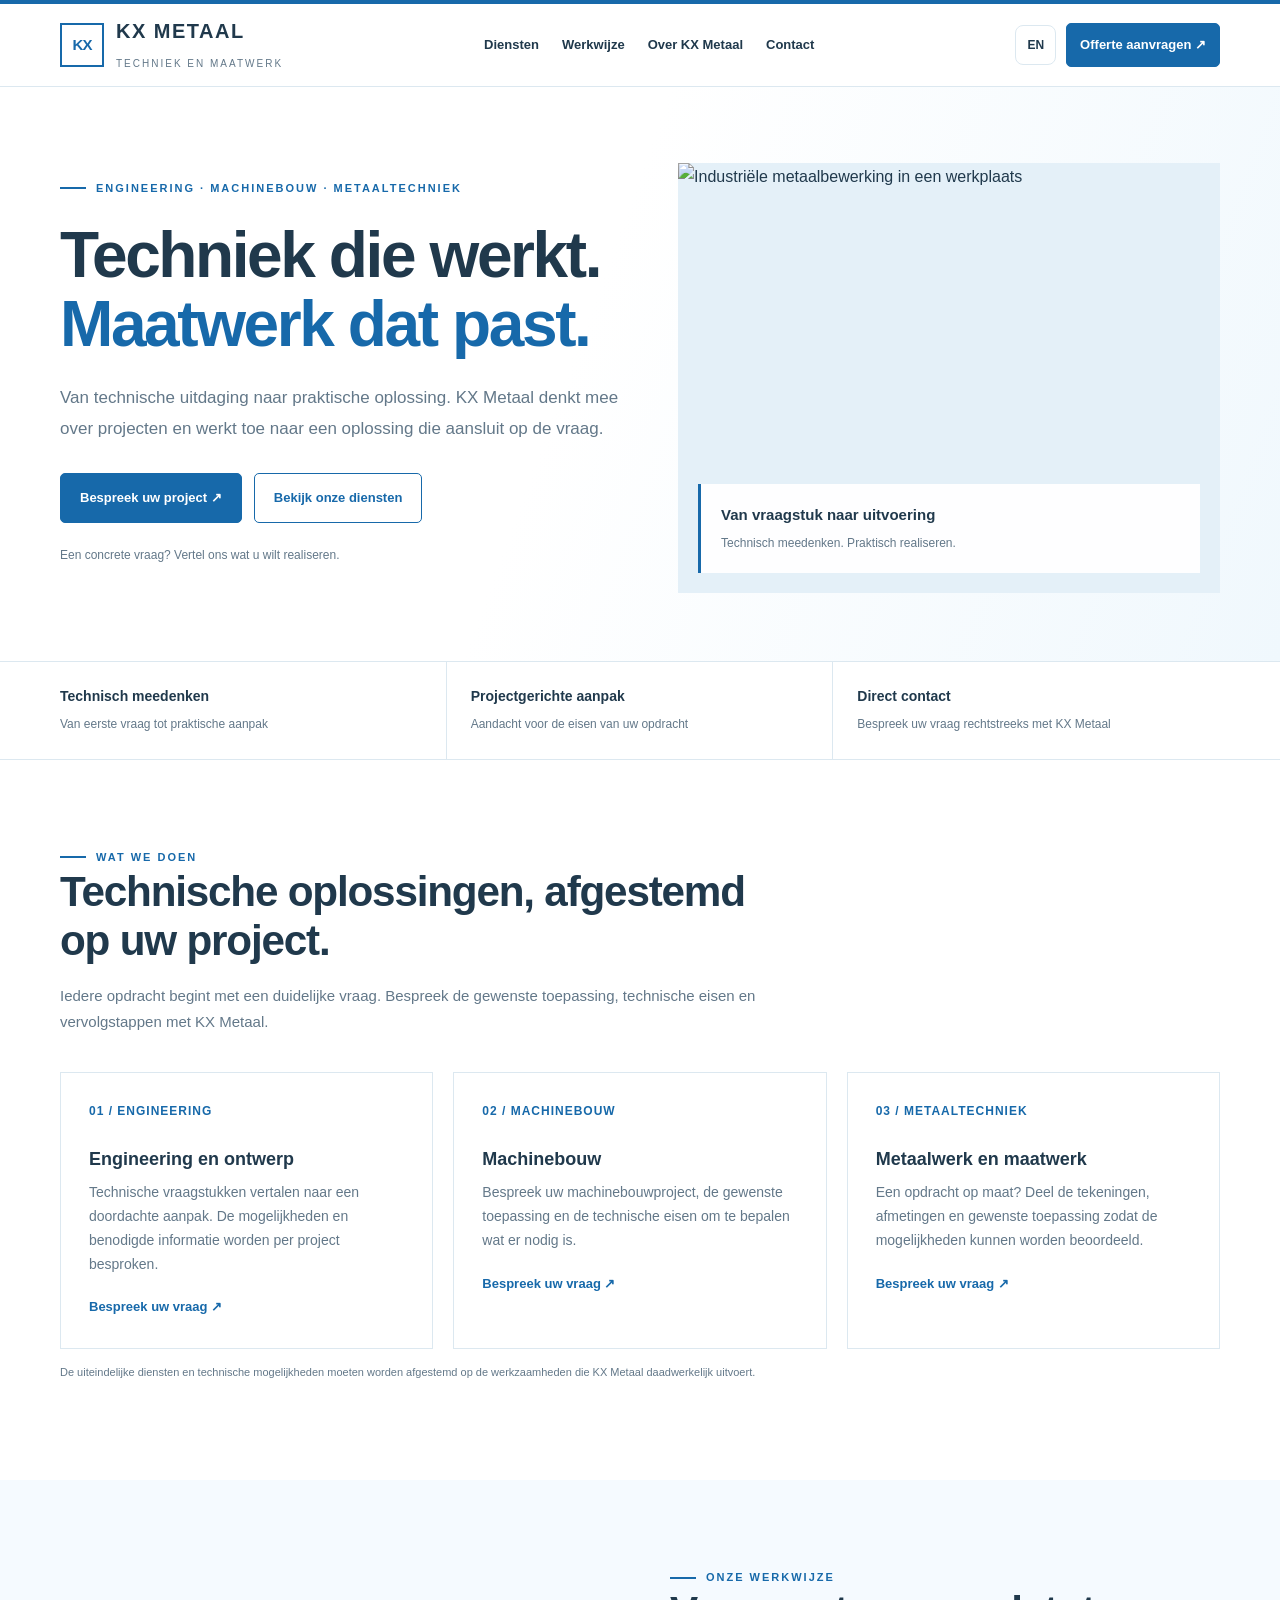
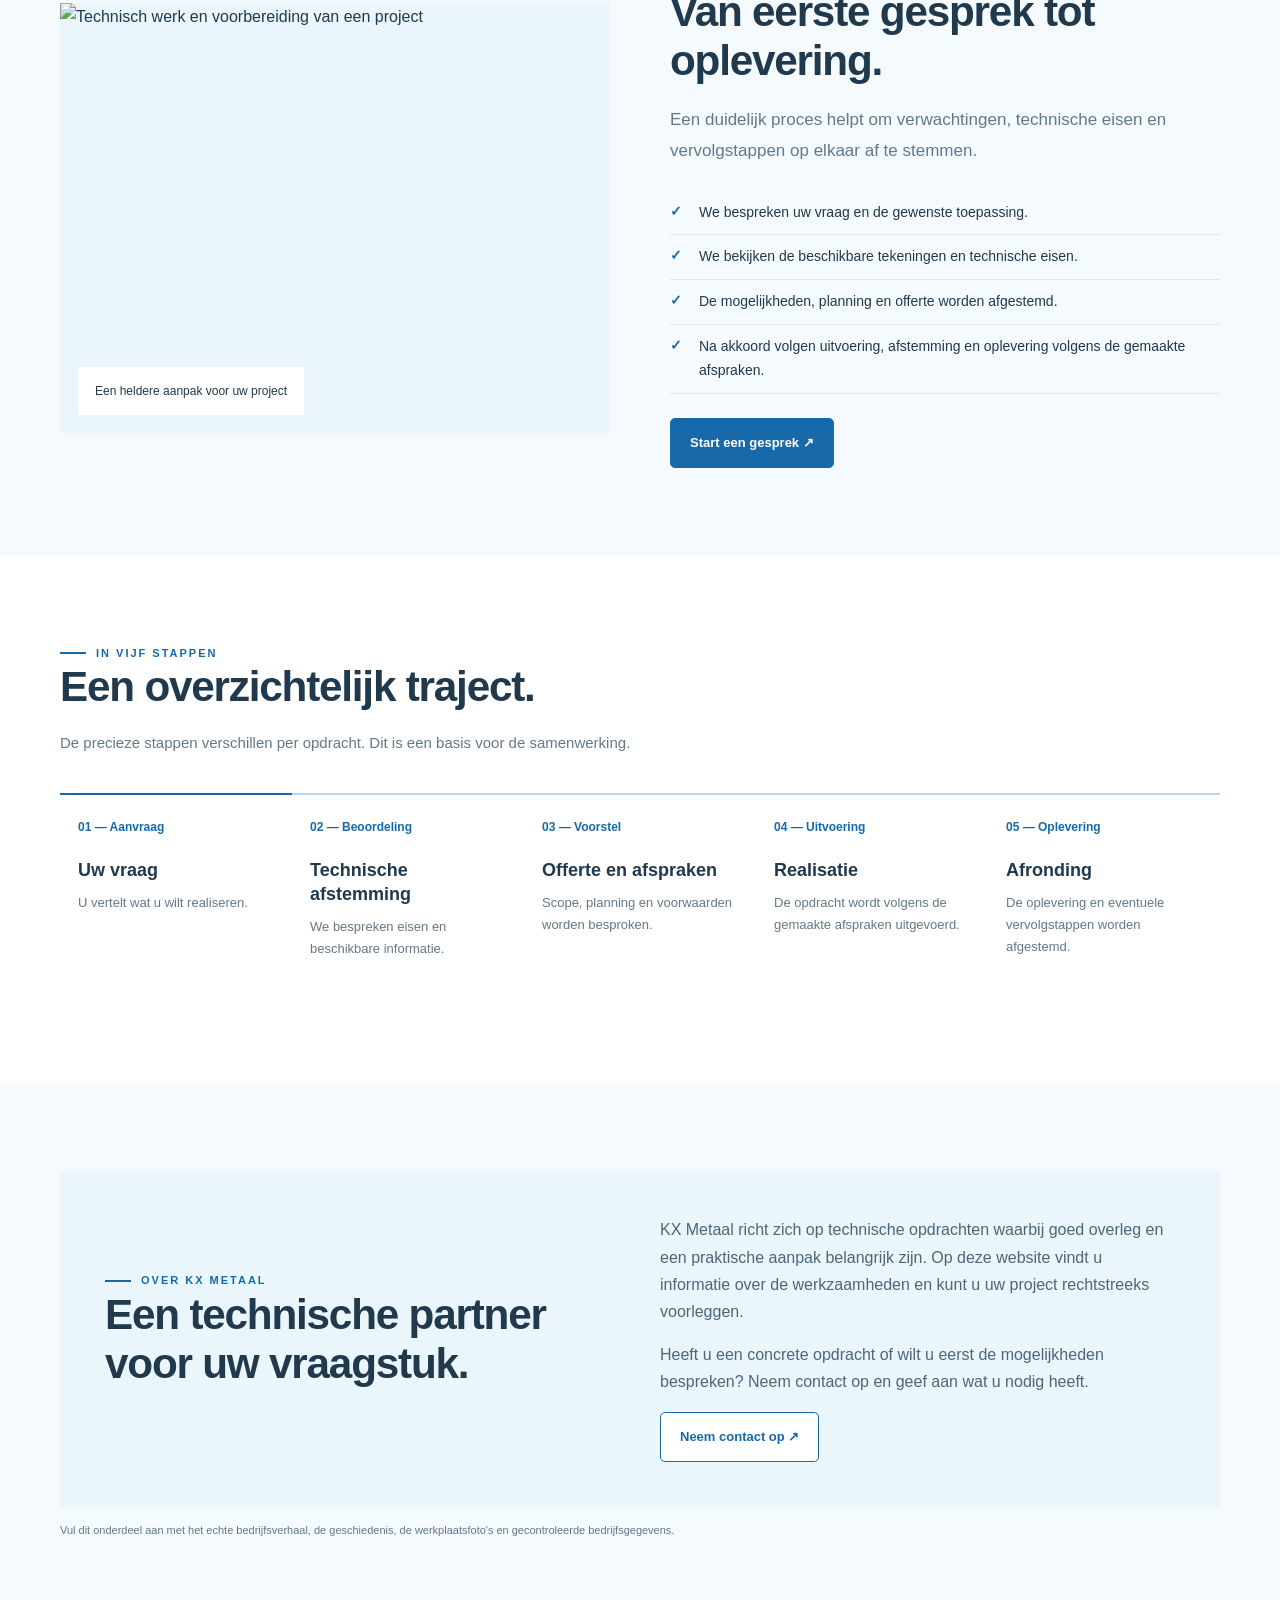
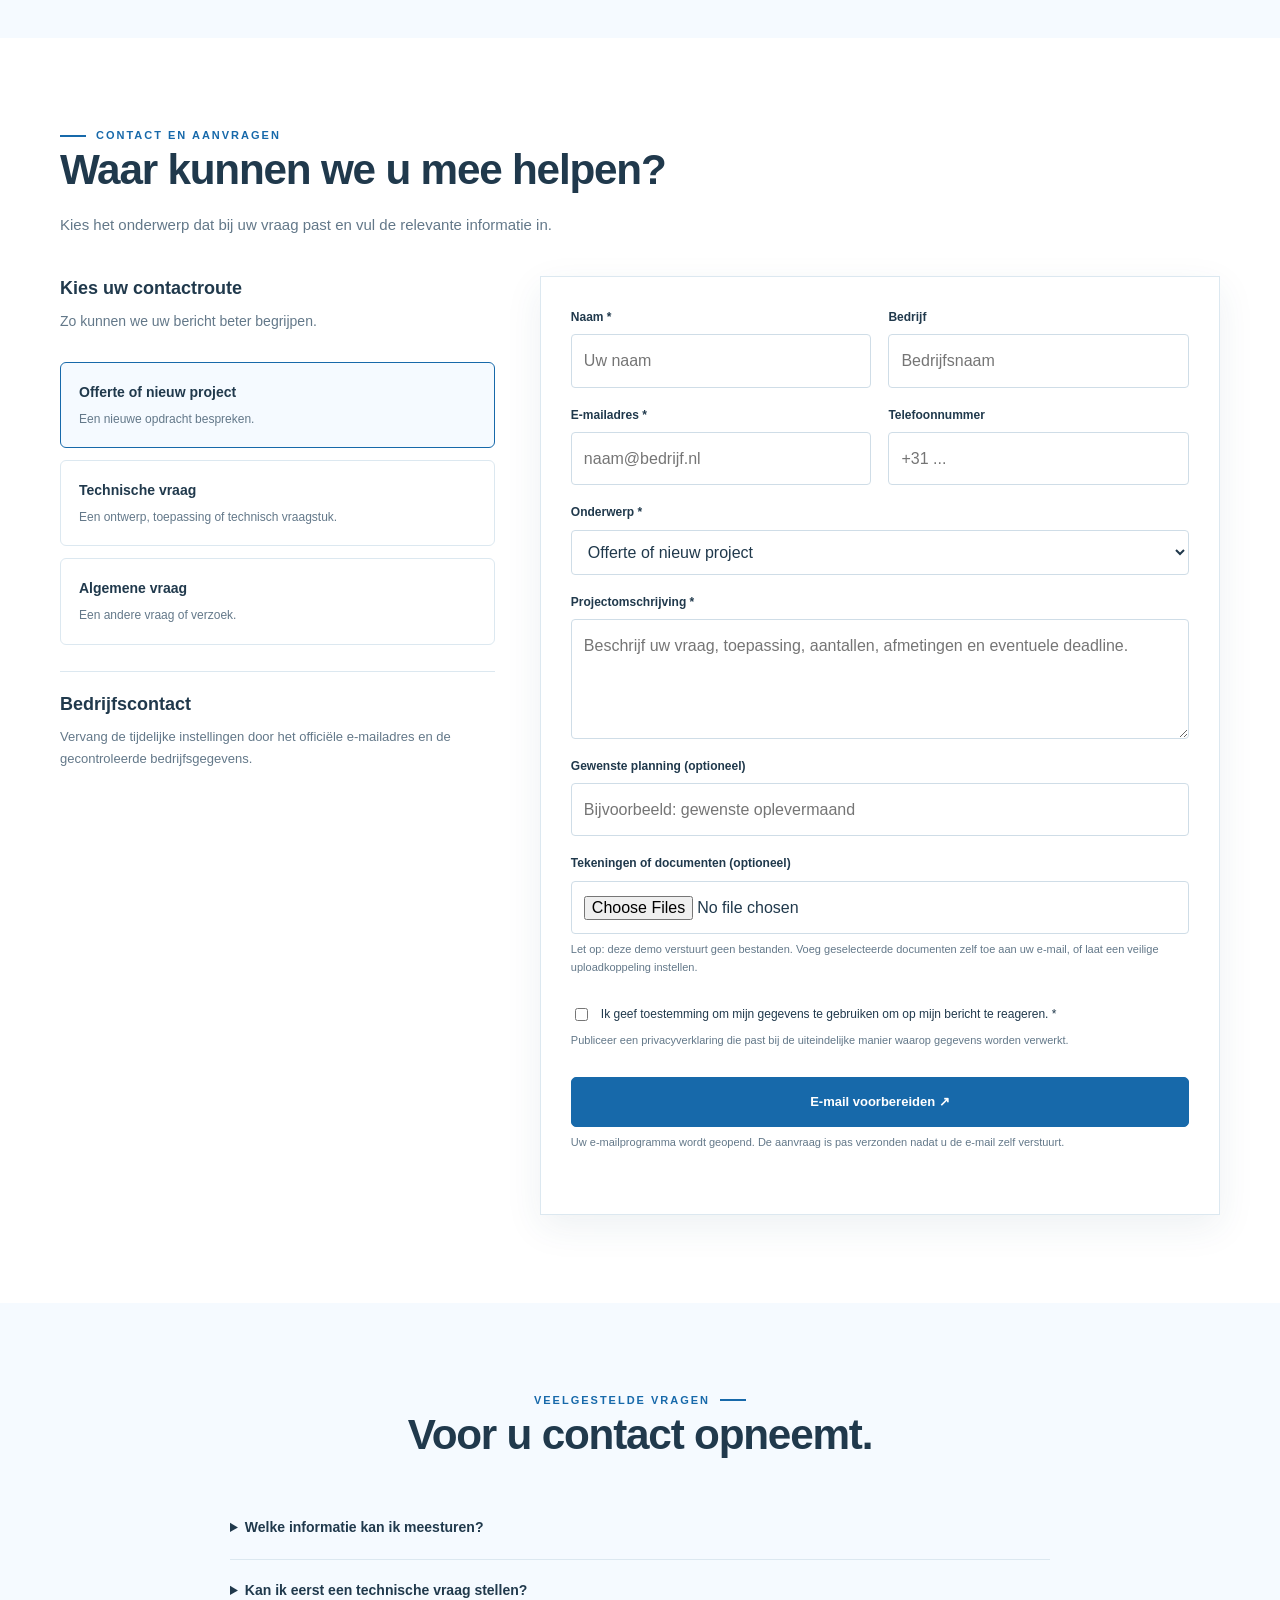
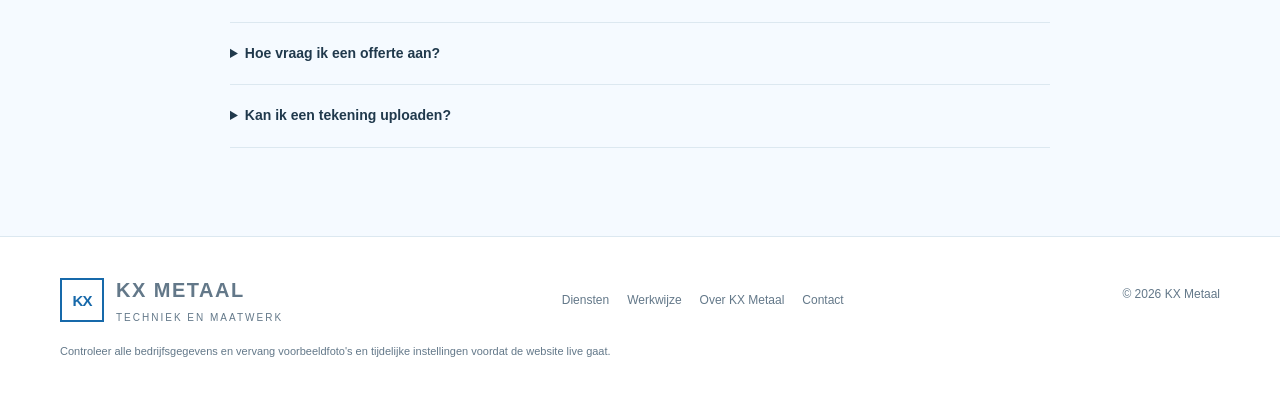
==== index.html @ a1b08f8f "Update print statement from 'Hello' to 'Goodbye'" ====
<!DOCTYPE html>
<html lang="nl">
<head>
<meta charset="UTF-8">
<meta name="viewport" content="width=device-width, initial-scale=1.0">
<meta name="theme-color" content="#ffffff">
<title>KX Metaal | Engineering, Machinebouw en Metaaltechniek</title>
<meta name="description" content="KX Metaal voor technische oplossingen, engineering, machinebouw en metaalwerk. Bespreek uw project of vraag een offerte aan.">
<style>
:root {
  --blue:#1769aa;
  --blue-dark:#124c78;
  --pale:#eaf5fc;
  --pale2:#f5faff;
  --ink:#20394c;
  --muted:#637889;
  --line:#dce8f0;
  --white:#fff;
  --radius:16px;
  --shadow:0 12px 35px rgba(32,74,103,.08);
}
*{box-sizing:border-box}
html{scroll-behavior:smooth;scroll-padding-top:95px}
body{
  margin:0;background:#fff;color:var(--ink);
  font-family:Arial,Helvetica,sans-serif;line-height:1.7;
}
a{color:inherit;text-decoration:none}
button,input,textarea,select{font:inherit}
button,a,input,textarea,select{-webkit-tap-highlight-color:transparent}
img{max-width:100%;display:block}
.container{width:min(1160px,calc(100% - 44px));margin:auto}
.topline{height:4px;background:var(--blue)}
header{
  position:sticky;top:0;z-index:20;background:rgba(255,255,255,.96);
  border-bottom:1px solid var(--line);backdrop-filter:blur(12px)
}
.nav{height:82px;display:flex;align-items:center;justify-content:space-between;gap:24px}
.brand{display:flex;align-items:center;gap:12px;flex-shrink:0}
.brandmark{
  display:grid;place-items:center;width:44px;height:44px;
  border:2px solid var(--blue);color:var(--blue);font-size:15px;
  font-weight:800;letter-spacing:-1px
}
.brandname{font-size:20px;font-weight:800;letter-spacing:1.5px}
.brandtag{font-size:10px;color:var(--muted);letter-spacing:2px;text-transform:uppercase}
.navlinks{display:flex;align-items:center;gap:23px;font-size:13px;font-weight:600}
.navlinks a:hover{color:var(--blue)}
.navright{display:flex;align-items:center;gap:10px}
.lang{
  border:1px solid var(--line);background:#fff;border-radius:8px;
  color:var(--ink);padding:9px 11px;cursor:pointer;font-size:12px;font-weight:700
}
.btn{
  display:inline-flex;align-items:center;justify-content:center;gap:9px;
  padding:13px 19px;border:1px solid var(--blue);border-radius:5px;
  background:var(--blue);color:#fff;font-weight:700;font-size:13px;
  cursor:pointer;transition:.2s
}
.btn:hover{background:var(--blue-dark);border-color:var(--blue-dark);transform:translateY(-1px)}
.btn.secondary{background:#fff;color:var(--blue)}
.btn.secondary:hover{background:var(--pale)}
.btn.small{padding:10px 13px}
.menu-toggle{display:none;border:1px solid var(--line);background:white;padding:8px 12px;border-radius:6px;color:var(--ink)}
.hero{padding:76px 0 68px;background:linear-gradient(110deg,#fff 45%,#f0f8fd)}
.hero-grid{display:grid;grid-template-columns:1.02fr .98fr;gap:54px;align-items:center}
.eyebrow{display:flex;align-items:center;gap:10px;color:var(--blue);font-size:11px;font-weight:800;letter-spacing:2px;text-transform:uppercase}
.eyebrow:before{content:"";width:26px;height:2px;background:var(--blue)}
h1,h2,h3,p{margin-top:0}
h1{font-size:clamp(39px,5vw,65px);line-height:1.08;letter-spacing:-2.4px;margin:23px 0}
h1 span{color:var(--blue)}
h2{font-size:clamp(29px,3.3vw,43px);line-height:1.17;letter-spacing:-1.2px;margin-bottom:18px}
h3{font-size:18px;line-height:1.35;margin-bottom:10px}
.lead{font-size:17px;line-height:1.85;color:var(--muted);max-width:590px}
.actions{display:flex;gap:12px;flex-wrap:wrap;margin-top:28px}
.hero-note{font-size:12px;color:var(--muted);margin-top:22px}
.hero-photo{position:relative;min-height:430px;background:#e4f0f8;overflow:hidden}
.hero-photo img{position:absolute;width:100%;height:100%;object-fit:cover}
.photo-label{
  position:absolute;bottom:20px;left:20px;right:20px;
  padding:18px 20px;background:rgba(255,255,255,.95);
  border-left:3px solid var(--blue)
}
.photo-label strong{display:block;font-size:15px}
.photo-label span{font-size:12px;color:var(--muted)}
.trustbar{border-top:1px solid var(--line);border-bottom:1px solid var(--line)}
.trustgrid{display:grid;grid-template-columns:repeat(3,1fr)}
.trustitem{padding:23px 24px;border-right:1px solid var(--line)}
.trustitem:first-child{padding-left:0}
.trustitem:last-child{border-right:0}
.trustitem strong{display:block;font-size:14px}
.trustitem span{font-size:12px;color:var(--muted)}
section{padding:88px 0}
.section-head{max-width:700px;margin-bottom:38px}
.section-head p{color:var(--muted);font-size:15px}
.section-head.center{text-align:center;margin-left:auto;margin-right:auto}
.section-head.center .eyebrow{justify-content:center}
.section-head.center .eyebrow:after{content:"";width:26px;height:2px;background:var(--blue)}
.section-head.center .eyebrow:before{display:none}
.pale-section{background:var(--pale2)}
.service-grid{display:grid;grid-template-columns:repeat(3,1fr);gap:20px}
.service{
  border:1px solid var(--line);padding:28px;background:white;
  min-height:245px;transition:.2s
}
.service:hover{box-shadow:var(--shadow);border-color:#b9d8ed;transform:translateY(-3px)}
.number{font-size:12px;color:var(--blue);font-weight:800;letter-spacing:1px;margin-bottom:25px}
.service p,.info-card p{font-size:14px;color:var(--muted);margin-bottom:0}
.text-link{display:inline-flex;align-items:center;gap:8px;margin-top:20px;color:var(--blue);font-weight:700;font-size:13px}
.split{display:grid;grid-template-columns:1fr 1fr;gap:60px;align-items:center}
.image-panel{height:430px;background:var(--pale);position:relative;overflow:hidden}
.image-panel img{width:100%;height:100%;object-fit:cover}
.image-caption{position:absolute;bottom:18px;left:18px;background:white;padding:14px 17px;font-size:12px}
.checklist{list-style:none;padding:0;margin:24px 0}
.checklist li{position:relative;padding:10px 0 10px 29px;border-bottom:1px solid var(--line);font-size:14px}
.checklist li:before{content:"✓";position:absolute;left:0;top:9px;color:var(--blue);font-weight:800}
.process-grid{display:grid;grid-template-columns:repeat(5,1fr);gap:0}
.process-step{padding:22px 18px;border-top:2px solid #b9d8ed;position:relative}
.process-step:first-child{border-top-color:var(--blue)}
.process-step .num{font-size:12px;font-weight:800;color:var(--blue);margin-bottom:20px}
.process-step p{font-size:13px;color:var(--muted)}
.company-band{background:var(--pale);padding:45px}
.company-grid{display:grid;grid-template-columns:1fr 1fr;gap:40px;align-items:center}
.company-band p{color:#4d6678}
.contact-layout{display:grid;grid-template-columns:.78fr 1.22fr;gap:45px;align-items:start}
.contact-options{display:grid;gap:12px;margin-top:28px}
.contact-option{
  padding:18px;border:1px solid var(--line);background:white;text-align:left;
  cursor:pointer;border-radius:6px;color:var(--ink);transition:.2s
}
.contact-option:hover,.contact-option.active{border-color:var(--blue);background:var(--pale2)}
.contact-option strong{display:block;font-size:14px}
.contact-option span{display:block;font-size:12px;color:var(--muted);margin-top:4px}
.form-card{border:1px solid var(--line);padding:30px;background:white;box-shadow:var(--shadow)}
.form-grid{display:grid;grid-template-columns:1fr 1fr;gap:17px}
.field{display:flex;flex-direction:column;gap:7px}
.field.full{grid-column:1/-1}
label{font-size:12px;font-weight:700}
input,textarea,select{
  width:100%;border:1px solid #cfdde7;background:#fff;border-radius:4px;
  padding:12px;color:var(--ink);outline:none
}
input:focus,textarea:focus,select:focus{border-color:var(--blue);box-shadow:0 0 0 3px #1769aa18}
textarea{min-height:120px;resize:vertical}
.hint{font-size:11px;color:var(--muted);line-height:1.6}
.form-status{font-size:13px;margin-top:14px;color:var(--blue)}
.contact-details{margin-top:26px;border-top:1px solid var(--line);padding-top:20px}
.contact-details p{font-size:13px;color:var(--muted)}
.faq{max-width:820px;margin:auto}
details{border-bottom:1px solid var(--line);padding:19px 0}
summary{cursor:pointer;font-weight:700;font-size:14px}
details p{color:var(--muted);font-size:14px;margin:12px 0 0}
footer{border-top:1px solid var(--line);padding:36px 0;background:#fff}
.footer-grid{display:flex;align-items:center;justify-content:space-between;gap:24px}
footer p,footer a{font-size:12px;color:var(--muted)}
.footerlinks{display:flex;gap:18px;flex-wrap:wrap}
.disclaimer{font-size:11px;color:var(--muted);margin-top:14px}
.reveal{opacity:0;transform:translateY(14px);transition:opacity .6s,transform .6s}
.reveal.visible{opacity:1;transform:none}
@media(max-width:1000px){
 .navlinks{gap:12px}.navlinks a{font-size:12px}
 .hero-grid{gap:30px}.hero-photo{min-height:360px}
 .process-grid{grid-template-columns:repeat(3,1fr);row-gap:20px}
 .contact-layout{gap:25px}
}
@media(max-width:780px){
 .container{width:min(100% - 30px,600px)}
 .nav{height:70px}.menu-toggle{display:block}
 .navlinks{display:none;position:absolute;left:0;right:0;top:70px;background:#fff;padding:18px 24px 24px;border-bottom:1px solid var(--line);flex-direction:column;align-items:stretch;gap:0}
 .navlinks.open{display:flex}.navlinks a{padding:12px 0;border-bottom:1px solid #edf2f6;font-size:14px}
 .navright .btn{display:none}
 .hero{padding:48px 0}.hero-grid,.split,.company-grid,.contact-layout{grid-template-columns:1fr}
 .hero-grid{gap:30px}.hero-photo{min-height:320px}
 h1{letter-spacing:-1.4px}
 section{padding:62px 0}
 .trustgrid{grid-template-columns:1fr}
 .trustitem,.trustitem:first-child{padding:15px 0;border-right:0;border-bottom:1px solid var(--line)}
 .trustitem:last-child{border-bottom:0}
 .service-grid{grid-template-columns:1fr}
 .service{min-height:auto}
 .image-panel{height:310px}
 .process-grid{grid-template-columns:1fr 1fr}
 .process-step{padding:17px 12px}
 .company-band{padding:25px}
 .form-card{padding:20px}
 .footer-grid{align-items:flex-start;flex-direction:column}
}
@media(max-width:430px){
 .brandname{font-size:17px}.brandtag{font-size:9px}
 .brandmark{width:39px;height:39px}
 .form-grid{grid-template-columns:1fr}
 .field.full{grid-column:auto}
 .process-grid{grid-template-columns:1fr}
 .actions .btn{width:100%}
}
@media(prefers-reduced-motion:reduce){
 *,*::before,*::after{scroll-behavior:auto!important;transition:none!important}
 .reveal{opacity:1;transform:none}
}
</style>
</head>
<body>
<div class="topline"></div>
<header>
  <div class="container nav">
    <a class="brand" href="#home" aria-label="KX Metaal home">
      <span class="brandmark">KX</span>
      <span><span class="brandname">KX METAAL</span><br><span class="brandtag" data-i18n="brandtag">Techniek en maatwerk</span></span>
    </a>
    <nav class="navlinks" id="navlinks">
      <a href="#diensten" data-i18n="navServices">Diensten</a>
      <a href="#werkwijze" data-i18n="navProcess">Werkwijze</a>
      <a href="#over" data-i18n="navAbout">Over KX Metaal</a>
      <a href="#contact" data-i18n="navContact">Contact</a>
    </nav>
    <div class="navright">
      <button class="lang" id="langBtn" type="button" aria-label="Switch language">EN</button>
      <a class="btn small" href="#contact" data-i18n="navQuote">Offerte aanvragen ↗</a>
      <button class="menu-toggle" id="menuToggle" type="button" aria-label="Open menu">☰</button>
    </div>
  </div>
</header>

<main>
<section class="hero" id="home">
  <div class="container hero-grid">
    <div class="reveal">
      <div class="eyebrow" data-i18n="heroEyebrow">Engineering · Machinebouw · Metaaltechniek</div>
      <h1 data-i18n="heroTitle">Techniek die werkt.<br><span>Maatwerk dat past.</span></h1>
      <p class="lead" data-i18n="heroText">Van technische uitdaging naar praktische oplossing. KX Metaal denkt mee over projecten en werkt toe naar een oplossing die aansluit op de vraag.</p>
      <div class="actions">
        <a href="#contact" class="btn" data-i18n="heroCta">Bespreek uw project ↗</a>
        <a href="#diensten" class="btn secondary" data-i18n="heroSecondary">Bekijk onze diensten</a>
      </div>
      <p class="hero-note" data-i18n="heroNote">Een concrete vraag? Vertel ons wat u wilt realiseren.</p>
    </div>
    <div class="hero-photo reveal">
      <!-- Vervang deze voorbeeldfoto door een echte foto van KX Metaal. -->
      <img src="https://images.unsplash.com/photo-1567789884554-0b844b597180?auto=format&fit=crop&w=1400&q=85" alt="Industriële metaalbewerking in een werkplaats" fetchpriority="high">
      <div class="photo-label">
        <strong data-i18n="photoTitle">Van vraagstuk naar uitvoering</strong>
        <span data-i18n="photoSub">Technisch meedenken. Praktisch realiseren.</span>
      </div>
    </div>
  </div>
</section>

<div class="trustbar">
  <div class="container trustgrid">
    <div class="trustitem"><strong data-i18n="trust1Title">Technisch meedenken</strong><span data-i18n="trust1Text">Van eerste vraag tot praktische aanpak</span></div>
    <div class="trustitem"><strong data-i18n="trust2Title">Projectgerichte aanpak</strong><span data-i18n="trust2Text">Aandacht voor de eisen van uw opdracht</span></div>
    <div class="trustitem"><strong data-i18n="trust3Title">Direct contact</strong><span data-i18n="trust3Text">Bespreek uw vraag rechtstreeks met KX Metaal</span></div>
  </div>
</div>

<section id="diensten">
  <div class="container">
    <div class="section-head reveal">
      <div class="eyebrow" data-i18n="servicesEyebrow">Wat we doen</div>
      <h2 data-i18n="servicesTitle">Technische oplossingen, afgestemd op uw project.</h2>
      <p data-i18n="servicesText">Iedere opdracht begint met een duidelijke vraag. Bespreek de gewenste toepassing, technische eisen en vervolgstappen met KX Metaal.</p>
    </div>
    <div class="service-grid">
      <article class="service reveal">
        <div class="number">01 / ENGINEERING</div>
        <h3 data-i18n="service1Title">Engineering en ontwerp</h3>
        <p data-i18n="service1Text">Technische vraagstukken vertalen naar een doordachte aanpak. De mogelijkheden en benodigde informatie worden per project besproken.</p>
        <a href="#contact" class="text-link" data-route="technical" data-i18n="serviceLink">Bespreek uw vraag ↗</a>
      </article>
      <article class="service reveal">
        <div class="number">02 / MACHINEBOUW</div>
        <h3 data-i18n="service2Title">Machinebouw</h3>
        <p data-i18n="service2Text">Bespreek uw machinebouwproject, de gewenste toepassing en de technische eisen om te bepalen wat er nodig is.</p>
        <a href="#contact" class="text-link" data-route="quote" data-i18n="serviceLink">Bespreek uw vraag ↗</a>
      </article>
      <article class="service reveal">
        <div class="number">03 / METAALTECHNIEK</div>
        <h3 data-i18n="service3Title">Metaalwerk en maatwerk</h3>
        <p data-i18n="service3Text">Een opdracht op maat? Deel de tekeningen, afmetingen en gewenste toepassing zodat de mogelijkheden kunnen worden beoordeeld.</p>
        <a href="#contact" class="text-link" data-route="quote" data-i18n="serviceLink">Bespreek uw vraag ↗</a>
      </article>
    </div>
    <p class="disclaimer" data-i18n="servicesDisclaimer">De uiteindelijke diensten en technische mogelijkheden moeten worden afgestemd op de werkzaamheden die KX Metaal daadwerkelijk uitvoert.</p>
  </div>
</section>

<section class="pale-section" id="werkwijze">
  <div class="container split">
    <div class="image-panel reveal">
      <!-- Vervang door een eigen foto van werkplaats, ontwerp of project. -->
      <img src="https://images.unsplash.com/photo-1581092921461-eab62e97a780?auto=format&fit=crop&w=1200&q=85" alt="Technisch werk en voorbereiding van een project" loading="lazy">
      <div class="image-caption" data-i18n="processImageCaption">Een heldere aanpak voor uw project</div>
    </div>
    <div class="reveal">
      <div class="eyebrow" data-i18n="processEyebrow">Onze werkwijze</div>
      <h2 data-i18n="processTitle">Van eerste gesprek tot oplevering.</h2>
      <p class="lead" data-i18n="processIntro">Een duidelijk proces helpt om verwachtingen, technische eisen en vervolgstappen op elkaar af te stemmen.</p>
      <ul class="checklist">
        <li data-i18n="processBullet1">We bespreken uw vraag en de gewenste toepassing.</li>
        <li data-i18n="processBullet2">We bekijken de beschikbare tekeningen en technische eisen.</li>
        <li data-i18n="processBullet3">De mogelijkheden, planning en offerte worden afgestemd.</li>
        <li data-i18n="processBullet4">Na akkoord volgen uitvoering, afstemming en oplevering volgens de gemaakte afspraken.</li>
      </ul>
      <a class="btn" href="#contact" data-i18n="processCta">Start een gesprek ↗</a>
    </div>
  </div>
</section>

<section>
  <div class="container">
    <div class="section-head reveal">
      <div class="eyebrow" data-i18n="stepsEyebrow">In vijf stappen</div>
      <h2 data-i18n="stepsTitle">Een overzichtelijk traject.</h2>
      <p data-i18n="stepsText">De precieze stappen verschillen per opdracht. Dit is een basis voor de samenwerking.</p>
    </div>
    <div class="process-grid">
      <div class="process-step reveal"><div class="num">01 — <span data-i18n="step1">Aanvraag</span></div><h3 data-i18n="step1Title">Uw vraag</h3><p data-i18n="step1Text">U vertelt wat u wilt realiseren.</p></div>
      <div class="process-step reveal"><div class="num">02 — <span data-i18n="step2">Beoordeling</span></div><h3 data-i18n="step2Title">Technische afstemming</h3><p data-i18n="step2Text">We bespreken eisen en beschikbare informatie.</p></div>
      <div class="process-step reveal"><div class="num">03 — <span data-i18n="step3">Voorstel</span></div><h3 data-i18n="step3Title">Offerte en afspraken</h3><p data-i18n="step3Text">Scope, planning en voorwaarden worden besproken.</p></div>
      <div class="process-step reveal"><div class="num">04 — <span data-i18n="step4">Uitvoering</span></div><h3 data-i18n="step4Title">Realisatie</h3><p data-i18n="step4Text">De opdracht wordt volgens de gemaakte afspraken uitgevoerd.</p></div>
      <div class="process-step reveal"><div class="num">05 — <span data-i18n="step5">Oplevering</span></div><h3 data-i18n="step5Title">Afronding</h3><p data-i18n="step5Text">De oplevering en eventuele vervolgstappen worden afgestemd.</p></div>
    </div>
  </div>
</section>

<section class="pale-section" id="over">
  <div class="container">
    <div class="company-band reveal">
      <div class="company-grid">
        <div>
          <div class="eyebrow" data-i18n="aboutEyebrow">Over KX Metaal</div>
          <h2 data-i18n="aboutTitle">Een technische partner voor uw vraagstuk.</h2>
        </div>
        <div>
          <p data-i18n="aboutText">KX Metaal richt zich op technische opdrachten waarbij goed overleg en een praktische aanpak belangrijk zijn. Op deze website vindt u informatie over de werkzaamheden en kunt u uw project rechtstreeks voorleggen.</p>
          <p data-i18n="aboutText2">Heeft u een concrete opdracht of wilt u eerst de mogelijkheden bespreken? Neem contact op en geef aan wat u nodig heeft.</p>
          <a class="btn secondary" href="#contact" data-i18n="aboutCta">Neem contact op ↗</a>
        </div>
      </div>
    </div>
    <p class="disclaimer" data-i18n="aboutDisclaimer">Vul dit onderdeel aan met het echte bedrijfsverhaal, de geschiedenis, de werkplaatsfoto's en gecontroleerde bedrijfsgegevens.</p>
  </div>
</section>

<section id="contact">
  <div class="container">
    <div class="section-head reveal">
      <div class="eyebrow" data-i18n="contactEyebrow">Contact en aanvragen</div>
      <h2 data-i18n="contactTitle">Waar kunnen we u mee helpen?</h2>
      <p data-i18n="contactIntro">Kies het onderwerp dat bij uw vraag past en vul de relevante informatie in.</p>
    </div>
    <div class="contact-layout">
      <div class="reveal">
        <h3 data-i18n="contactChoose">Kies uw contactroute</h3>
        <p style="color:var(--muted);font-size:14px" data-i18n="contactChooseText">Zo kunnen we uw bericht beter begrijpen.</p>
        <div class="contact-options">
          <button type="button" class="contact-option active" data-route-choice="quote">
            <strong data-i18n="routeQuoteTitle">Offerte of nieuw project</strong>
            <span data-i18n="routeQuoteText">Een nieuwe opdracht bespreken.</span>
          </button>
          <button type="button" class="contact-option" data-route-choice="technical">
            <strong data-i18n="routeTechTitle">Technische vraag</strong>
            <span data-i18n="routeTechText">Een ontwerp, toepassing of technisch vraagstuk.</span>
          </button>
          <button type="button" class="contact-option" data-route-choice="general">
            <strong data-i18n="routeGeneralTitle">Algemene vraag</strong>
            <span data-i18n="routeGeneralText">Een andere vraag of verzoek.</span>
          </button>
        </div>
        <div class="contact-details">
          <h3 data-i18n="contactDetailsTitle">Bedrijfscontact</h3>
          <p data-i18n="contactDetailsText">Vervang de tijdelijke instellingen door het officiële e-mailadres en de gecontroleerde bedrijfsgegevens.</p>
        </div>
      </div>

      <div class="form-card reveal">
        <form id="quoteForm">
          <div class="form-grid">
            <div class="field">
              <label for="name" data-i18n="labelName">Naam *</label>
              <input id="name" name="name" required autocomplete="name" placeholder="Uw naam">
            </div>
            <div class="field">
              <label for="company" data-i18n="labelCompany">Bedrijf</label>
              <input id="company" name="company" autocomplete="organization" placeholder="Bedrijfsnaam">
            </div>
            <div class="field">
              <label for="email" data-i18n="labelEmail">E-mailadres *</label>
              <input id="email" name="email" type="email" required autocomplete="email" placeholder="naam@bedrijf.nl">
            </div>
            <div class="field">
              <label for="phone" data-i18n="labelPhone">Telefoonnummer</label>
              <input id="phone" name="phone" type="tel" autocomplete="tel" placeholder="+31 ...">
            </div>
            <div class="field full">
              <label for="subject" data-i18n="labelSubject">Onderwerp *</label>
              <select id="subject" name="subject" required>
                <option value="quote" data-i18n="optionQuote">Offerte of nieuw project</option>
                <option value="technical" data-i18n="optionTechnical">Technische vraag</option>
                <option value="general" data-i18n="optionGeneral">Algemene vraag</option>
              </select>
            </div>
            <div class="field full">
              <label for="project" data-i18n="labelProject">Projectomschrijving *</label>
              <textarea id="project" name="project" required data-i18n-placeholder="projectPlaceholder" placeholder="Beschrijf uw vraag, toepassing, aantallen, afmetingen en eventuele deadline."></textarea>
            </div>
            <div class="field full">
              <label for="deadline" data-i18n="labelDeadline">Gewenste planning (optioneel)</label>
              <input id="deadline" name="deadline" placeholder="Bijvoorbeeld: gewenste oplevermaand">
            </div>
            <div class="field full">
              <label for="files" data-i18n="labelFiles">Tekeningen of documenten (optioneel)</label>
              <input id="files" name="files" type="file" accept=".pdf,.png,.jpg,.jpeg,.dwg,.dxf,.step,.stp" multiple>
              <p class="hint" data-i18n="fileHint">Let op: deze demo verstuurt geen bestanden. Voeg geselecteerde documenten zelf toe aan uw e-mail, of laat een veilige uploadkoppeling instellen.</p>
            </div>
            <div class="field full">
              <label style="display:flex;align-items:flex-start;gap:10px;font-weight:400">
                <input type="checkbox" id="privacy" required style="width:auto;margin-top:4px">
                <span data-i18n="privacyText">Ik geef toestemming om mijn gegevens te gebruiken om op mijn bericht te reageren. *</span>
              </label>
              <p class="hint" data-i18n="privacyHint">Publiceer een privacyverklaring die past bij de uiteindelijke manier waarop gegevens worden verwerkt.</p>
            </div>
            <div class="field full">
              <button class="btn" type="submit" data-i18n="submitBtn">E-mail voorbereiden ↗</button>
              <p class="hint" data-i18n="formHint">Uw e-mailprogramma wordt geopend. De aanvraag is pas verzonden nadat u de e-mail zelf verstuurt.</p>
              <div id="formStatus" class="form-status" role="status" aria-live="polite"></div>
            </div>
          </div>
        </form>
      </div>
    </div>
  </div>
</section>

<section class="pale-section">
  <div class="container">
    <div class="section-head center reveal">
      <div class="eyebrow" data-i18n="faqEyebrow">Veelgestelde vragen</div>
      <h2 data-i18n="faqTitle">Voor u contact opneemt.</h2>
    </div>
    <div class="faq reveal">
      <details><summary data-i18n="faq1Q">Welke informatie kan ik meesturen?</summary><p data-i18n="faq1A">Een omschrijving van de toepassing, relevante afmetingen, aantallen, tekeningen en de gewenste planning helpen om uw vraag te beoordelen.</p></details>
      <details><summary data-i18n="faq2Q">Kan ik eerst een technische vraag stellen?</summary><p data-i18n="faq2A">Ja. Kies bij het contactformulier voor ‘Technische vraag’ en omschrijf waar u advies of afstemming over nodig heeft.</p></details>
      <details><summary data-i18n="faq3Q">Hoe vraag ik een offerte aan?</summary><p data-i18n="faq3A">Kies ‘Offerte of nieuw project’ en geef zo veel mogelijk relevante projectinformatie. De verdere mogelijkheden worden daarna besproken.</p></details>
      <details><summary data-i18n="faq4Q">Kan ik een tekening uploaden?</summary><p data-i18n="faq4A">De website toont een veld om bestanden te selecteren, maar voor het veilig uploaden en ontvangen van bestanden moet nog een backend of geschikte externe dienst worden aangesloten.</p></details>
    </div>
  </div>
</section>
</main>

<footer>
  <div class="container">
    <div class="footer-grid">
      <a class="brand" href="#home">
        <span class="brandmark">KX</span>
        <span><span class="brandname">KX METAAL</span><br><span class="brandtag" data-i18n="brandtag">Techniek en maatwerk</span></span>
      </a>
      <div class="footerlinks">
        <a href="#diensten" data-i18n="navServices">Diensten</a>
        <a href="#werkwijze" data-i18n="navProcess">Werkwijze</a>
        <a href="#over" data-i18n="navAbout">Over KX Metaal</a>
        <a href="#contact" data-i18n="navContact">Contact</a>
      </div>
      <p>© <span id="year"></span> KX Metaal</p>
    </div>
    <p class="disclaimer" data-i18n="footerNote">Controleer alle bedrijfsgegevens en vervang voorbeeldfoto's en tijdelijke instellingen voordat de website live gaat.</p>
  </div>
</footer>

<script>
const translations = {
nl: {
 brandtag:"Techniek en maatwerk", navServices:"Diensten", navProcess:"Werkwijze",
 navAbout:"Over KX Metaal",navContact:"Contact",navQuote:"Offerte aanvragen ↗",
 heroEyebrow:"Engineering · Machinebouw · Metaaltechniek",
 heroTitle:'Techniek die werkt.<br><span>Maatwerk dat past.</span>',
 heroText:"Van technische uitdaging naar praktische oplossing. KX Metaal denkt mee over projecten en werkt toe naar een oplossing die aansluit op de vraag.",
 heroCta:"Bespreek uw project ↗",heroSecondary:"Bekijk onze diensten",
 heroNote:"Een concrete vraag? Vertel ons wat u wilt realiseren.",
 photoTitle:"Van vraagstuk naar uitvoering",photoSub:"Technisch meedenken. Praktisch realiseren.",
 trust1Title:"Technisch meedenken",trust1Text:"Van eerste vraag tot praktische aanpak",
 trust2Title:"Projectgerichte aanpak",trust2Text:"Aandacht voor de eisen van uw opdracht",
 trust3Title:"Direct contact",trust3Text:"Bespreek uw vraag rechtstreeks met KX Metaal",
 servicesEyebrow:"Wat we doen",servicesTitle:"Technische oplossingen, afgestemd op uw project.",
 servicesText:"Iedere opdracht begint met een duidelijke vraag. Bespreek de gewenste toepassing, technische eisen en vervolgstappen met KX Metaal.",
 service1Title:"Engineering en ontwerp",service1Text:"Technische vraagstukken vertalen naar een doordachte aanpak. De mogelijkheden en benodigde informatie worden per project besproken.",
 service2Title:"Machinebouw",service2Text:"Bespreek uw machinebouwproject, de gewenste toepassing en de technische eisen om te bepalen wat er nodig is.",
 service3Title:"Metaalwerk en maatwerk",service3Text:"Een opdracht op maat? Deel de tekeningen, afmetingen en gewenste toepassing zodat de mogelijkheden kunnen worden beoordeeld.",
 serviceLink:"Bespreek uw vraag ↗",servicesDisclaimer:"De uiteindelijke diensten en technische mogelijkheden moeten worden afgestemd op de werkzaamheden die KX Metaal daadwerkelijk uitvoert.",
 processImageCaption:"Een heldere aanpak voor uw project",processEyebrow:"Onze werkwijze",processTitle:"Van eerste gesprek tot oplevering.",
 processIntro:"Een duidelijk proces helpt om verwachtingen, technische eisen en vervolgstappen op elkaar af te stemmen.",
 processBullet1:"We bespreken uw vraag en de gewenste toepassing.",processBullet2:"We bekijken de beschikbare tekeningen en technische eisen.",processBullet3:"De mogelijkheden, planning en offerte worden afgestemd.",processBullet4:"Na akkoord volgen uitvoering, afstemming en oplevering volgens de gemaakte afspraken.",
 processCta:"Start een gesprek ↗",stepsEyebrow:"In vijf stappen",stepsTitle:"Een overzichtelijk traject.",stepsText:"De precieze stappen verschillen per opdracht. Dit is een basis voor de samenwerking.",
 step1:"Aanvraag",step2:"Beoordeling",step3:"Voorstel",step4:"Uitvoering",step5:"Oplevering",
 step1Title:"Uw vraag",step1Text:"U vertelt wat u wilt realiseren.",step2Title:"Technische afstemming",step2Text:"We bespreken eisen en beschikbare informatie.",
 step3Title:"Offerte en afspraken",step3Text:"Scope, planning en voorwaarden worden besproken.",step4Title:"Realisatie",step4Text:"De opdracht wordt volgens de gemaakte afspraken uitgevoerd.",step5Title:"Afronding",step5Text:"De oplevering en eventuele vervolgstappen worden afgestemd.",
 aboutEyebrow:"Over KX Metaal",aboutTitle:"Een technische partner voor uw vraagstuk.",
 aboutText:"KX Metaal richt zich op technische opdrachten waarbij goed overleg en een praktische aanpak belangrijk zijn. Op deze website vindt u informatie over de werkzaamheden en kunt u uw project rechtstreeks voorleggen.",
 aboutText2:"Heeft u een concrete opdracht of wilt u eerst de mogelijkheden bespreken? Neem contact op en geef aan wat u nodig heeft.",
 aboutCta:"Neem contact op ↗",aboutDisclaimer:"Vul dit onderdeel aan met het echte bedrijfsverhaal, de geschiedenis, de werkplaatsfoto's en gecontroleerde bedrijfsgegevens.",
 contactEyebrow:"Contact en aanvragen",contactTitle:"Waar kunnen we u mee helpen?",
 contactIntro:"Kies het onderwerp dat bij uw vraag past en vul de relevante informatie in.",
 contactChoose:"Kies uw contactroute",contactChooseText:"Zo kunnen we uw bericht beter begrijpen.",
 routeQuoteTitle:"Offerte of nieuw project",routeQuoteText:"Een nieuwe opdracht bespreken.",
 routeTechTitle:"Technische vraag",routeTechText:"Een ontwerp, toepassing of technisch vraagstuk.",
 routeGeneralTitle:"Algemene vraag",routeGeneralText:"Een andere vraag of verzoek.",
 contactDetailsTitle:"Bedrijfscontact",contactDetailsText:"Vervang de tijdelijke instellingen door het officiële e-mailadres en de gecontroleerde bedrijfsgegevens.",
 labelName:"Naam *",labelCompany:"Bedrijf",labelEmail:"E-mailadres *",labelPhone:"Telefoonnummer",
 labelSubject:"Onderwerp *",optionQuote:"Offerte of nieuw project",optionTechnical:"Technische vraag",optionGeneral:"Algemene vraag",
 labelProject:"Projectomschrijving *",projectPlaceholder:"Beschrijf uw vraag, toepassing, aantallen, afmetingen en eventuele deadline.",
 labelDeadline:"Gewenste planning (optioneel)",labelFiles:"Tekeningen of documenten (optioneel)",
 fileHint:"Let op: deze demo verstuurt geen bestanden. Voeg geselecteerde documenten zelf toe aan uw e-mail, of laat een veilige uploadkoppeling instellen.",
 privacyText:"Ik geef toestemming om mijn gegevens te gebruiken om op mijn bericht te reageren. *",
 privacyHint:"Publiceer een privacyverklaring die past bij de uiteindelijke manier waarop gegevens worden verwerkt.",
 submitBtn:"E-mail voorbereiden ↗",formHint:"Uw e-mailprogramma wordt geopend. De aanvraag is pas verzonden nadat u de e-mail zelf verstuurt.",
 faqEyebrow:"Veelgestelde vragen",faqTitle:"Voor u contact opneemt.",
 faq1Q:"Welke informatie kan ik meesturen?",faq1A:"Een omschrijving van de toepassing, relevante afmetingen, aantallen, tekeningen en de gewenste planning helpen om uw vraag te beoordelen.",
 faq2Q:"Kan ik eerst een technische vraag stellen?",faq2A:"Ja. Kies bij het contactformulier voor ‘Technische vraag’ en omschrijf waar u advies of afstemming over nodig heeft.",
 faq3Q:"Hoe vraag ik een offerte aan?",faq3A:"Kies ‘Offerte of nieuw project’ en geef zo veel mogelijk relevante projectinformatie. De verdere mogelijkheden worden daarna besproken.",
 faq4Q:"Kan ik een tekening uploaden?",faq4A:"De website toont een veld om bestanden te selecteren, maar voor het veilig uploaden en ontvangen van bestanden moet nog een backend of geschikte externe dienst worden aangesloten.",
 footerNote:"Controleer alle bedrijfsgegevens en vervang voorbeeldfoto's en tijdelijke instellingen voordat de website live gaat.",
 mailSubjectQuote:"Offerteaanvraag / nieuw project",mailSubjectTechnical:"Technische vraag",mailSubjectGeneral:"Algemene vraag",
 missingEmail:"Vul eerst het echte e-mailadres van KX Metaal in de websitecode in.",formReady:"Uw e-mailprogramma wordt geopend. Controleer de gegevens en verstuur de e-mail zelf.",
 selectedFiles:"Geselecteerde bestandsnamen",notSentFiles:"Let op: de bestanden worden niet automatisch meegestuurd."
},
en: {
 brandtag:"Engineering and custom solutions",navServices:"Services",navProcess:"Our process",
 navAbout:"About KX Metaal",navContact:"Contact",navQuote:"Request a quote ↗",
 heroEyebrow:"Engineering · Machine building · Metalwork",
 heroTitle:'Engineering that works.<br><span>Solutions that fit.</span>',
 heroText:"From a technical challenge to a practical solution. KX Metaal works with you to explore projects and identify an approach that fits your needs.",
 heroCta:"Discuss your project ↗",heroSecondary:"Explore our services",
 heroNote:"Have a specific requirement? Tell us what you want to achieve.",
 photoTitle:"From challenge to execution",photoSub:"Technical thinking. Practical solutions.",
 trust1Title:"Technical collaboration",trust1Text:"From initial question to practical approach",
 trust2Title:"Project-focused approach",trust2Text:"Attention to the requirements of your project",
 trust3Title:"Direct contact",trust3Text:"Discuss your requirements with KX Metaal",
 servicesEyebrow:"What we do",servicesTitle:"Technical solutions tailored to your project.",
 servicesText:"Every project starts with a clear requirement. Discuss the intended application, technical requirements and next steps with KX Metaal.",
 service1Title:"Engineering and design",service1Text:"Turning technical questions into a considered approach. Options and required information are discussed for each project.",
 service2Title:"Machine building",service2Text:"Discuss your machine-building project, intended application and technical requirements to determine what is needed.",
 service3Title:"Metalwork and custom work",service3Text:"Need a custom solution? Share drawings, dimensions and the intended application so the options can be assessed.",
 serviceLink:"Discuss your requirements ↗",servicesDisclaimer:"Final services and technical capabilities must reflect the work KX Metaal actually performs.",
 processImageCaption:"A clear approach to your project",processEyebrow:"Our process",processTitle:"From first conversation to delivery.",
 processIntro:"A clear process helps align expectations, technical requirements and next steps.",
 processBullet1:"We discuss your requirements and intended application.",processBullet2:"We review available drawings and technical requirements.",processBullet3:"Options, planning and the quotation are discussed.",processBullet4:"After approval, execution, coordination and delivery follow the agreed arrangements.",
 processCta:"Start a conversation ↗",stepsEyebrow:"Five steps",stepsTitle:"A clear project journey.",stepsText:"The exact steps vary by project. This is a starting point for collaboration.",
 step1:"Enquiry",step2:"Review",step3:"Proposal",step4:"Execution",step5:"Delivery",
 step1Title:"Your requirement",step1Text:"Tell us what you want to achieve.",step2Title:"Technical review",step2Text:"We discuss requirements and available information.",
 step3Title:"Quotation and agreement",step3Text:"Scope, planning and conditions are discussed.",step4Title:"Execution",step4Text:"The work is carried out according to the agreed arrangements.",step5Title:"Completion",step5Text:"Delivery and any next steps are coordinated.",
 aboutEyebrow:"About KX Metaal",aboutTitle:"A technical partner for your project.",
 aboutText:"KX Metaal focuses on technical projects where clear communication and a practical approach matter. This website provides information about the work and lets you discuss your project directly.",
 aboutText2:"Have a specific assignment or want to discuss the options first? Contact us and explain what you need.",
 aboutCta:"Contact us ↗",aboutDisclaimer:"Complete this section with the real company story, history, workshop photographs and verified business information.",
 contactEyebrow:"Contact and enquiries",contactTitle:"How can we help?",
 contactIntro:"Choose the topic that best fits your enquiry and provide the relevant details.",
 contactChoose:"Choose a contact route",contactChooseText:"This helps us understand your message.",
 routeQuoteTitle:"Quotation or new project",routeQuoteText:"Discuss a new assignment.",
 routeTechTitle:"Technical question",routeTechText:"A design, application or technical challenge.",
 routeGeneralTitle:"General enquiry",routeGeneralText:"Another question or request.",
 contactDetailsTitle:"Company contact",contactDetailsText:"Replace the temporary settings with the official email address and verified company details.",
 labelName:"Name *",labelCompany:"Company",labelEmail:"Email address *",labelPhone:"Phone number",
 labelSubject:"Subject *",optionQuote:"Quotation or new project",optionTechnical:"Technical question",optionGeneral:"General enquiry",
 labelProject:"Project description *",projectPlaceholder:"Describe your requirement, application, quantities, dimensions and any deadline.",
 labelDeadline:"Desired schedule (optional)",labelFiles:"Drawings or documents (optional)",
 fileHint:"Please note: this demo does not send files. Attach selected documents to your email yourself, or configure a secure upload service.",
 privacyText:"I consent to my details being used to respond to my enquiry. *",
 privacyHint:"Publish a privacy notice that reflects how personal data is actually processed.",
 submitBtn:"Prepare email ↗",formHint:"Your email application will open. The enquiry is sent only after you send the email yourself.",
 faqEyebrow:"Frequently asked questions",faqTitle:"Before you get in touch.",
 faq1Q:"What information should I provide?",faq1A:"A description of the application, relevant dimensions, quantities, drawings and desired schedule help us assess your enquiry.",
 faq2Q:"Can I ask a technical question first?",faq2A:"Yes. Choose ‘Technical question’ in the contact form and explain where you need advice or technical discussion.",
 faq3Q:"How do I request a quotation?",faq3A:"Choose ‘Quotation or new project’ and provide as much relevant project information as possible. The next steps can then be discussed.",
 faq4Q:"Can I upload a drawing?",faq4A:"The website includes a file selection field, but a backend or suitable external service must be connected to securely upload and receive files.",
 footerNote:"Verify all company details and replace sample photos and temporary settings before publishing the website.",
 mailSubjectQuote:"Quotation request / new project",mailSubjectTechnical:"Technical question",mailSubjectGeneral:"General enquiry",
 missingEmail:"First enter KX Metaal's real email address in the website code.",formReady:"Your email application will open. Check the details and send the email yourself.",
 selectedFiles:"Selected file names",notSentFiles:"Please note: files will not be attached automatically."
}
};

let currentLang="nl";
const realEmail="VUL-HIER-HET-ECHTE-EMAILADRES-IN";
const form=document.getElementById("quoteForm");
const subjectSelect=document.getElementById("subject");
const statusBox=document.getElementById("formStatus");

function setLanguage(lang){
 currentLang=lang;
 document.documentElement.lang=lang;
 const dict=translations[lang];
 document.querySelectorAll("[data-i18n]").forEach(el=>{
   const key=el.dataset.i18n;
   if(dict[key]!==undefined) el.innerHTML=dict[key];
 });
 document.querySelectorAll("[data-i18n-placeholder]").forEach(el=>{
   const key=el.dataset.i18nPlaceholder;
   if(dict[key]!==undefined) el.placeholder=dict[key];
 });
 document.getElementById("langBtn").textContent=lang==="nl"?"EN":"NL";
 document.title=lang==="nl"
  ?"KX Metaal | Engineering, Machinebouw en Metaaltechniek"
  :"KX Metaal | Engineering, Machine Building and Metalwork";
 statusBox.textContent="";
}
document.getElementById("langBtn").addEventListener("click",()=>{
 setLanguage(currentLang==="nl"?"en":"nl");
});
document.getElementById("menuToggle").addEventListener("click",()=>{
 document.getElementById("navlinks").classList.toggle("open");
});
document.querySelectorAll("#navlinks a").forEach(a=>a.addEventListener("click",()=>{
 document.getElementById("navlinks").classList.remove("open");
}));

function chooseRoute(route){
 subjectSelect.value=route;
 document.querySelectorAll("[data-route-choice]").forEach(btn=>{
   btn.classList.toggle("active",btn.dataset.routeChoice===route);
 });
 statusBox.textContent="";
}
document.querySelectorAll("[data-route-choice]").forEach(btn=>{
 btn.addEventListener("click",()=>chooseRoute(btn.dataset.routeChoice));
});
document.querySelectorAll("[data-route]").forEach(link=>{
 link.addEventListener("click",()=>chooseRoute(link.dataset.route));
});
subjectSelect.addEventListener("change",()=>chooseRoute(subjectSelect.value));

form.addEventListener("submit",event=>{
 event.preventDefault();
 const dict=translations[currentLang];
 if(realEmail==="VUL-HIER-HET-ECHTE-EMAILADRES-IN" || !realEmail.includes("@")){
   statusBox.textContent=dict.missingEmail;
   statusBox.style.color="#a13d35";
   return;
 }
 const data=new FormData(form);
 const selectedFiles=[...document.getElementById("files").files].map(f=>f.name);
 const subjectMap={
   quote:dict.mailSubjectQuote,
   technical:dict.mailSubjectTechnical,
   general:dict.mailSubjectGeneral
 };
 const mailSubject=subjectMap[data.get("subject")]||dict.mailSubjectGeneral;
 const body=[
   `${dict.labelName.replace(" *","")}: ${data.get("name")}`,
   `${dict.labelCompany}: ${data.get("company")||"-"}`,
   `${dict.labelEmail.replace(" *","")}: ${data.get("email")}`,
   `${dict.labelPhone}: ${data.get("phone")||"-"}`,
   `${dict.labelSubject.replace(" *","")}: ${mailSubject}`,
   `${dict.labelDeadline}: ${data.get("deadline")||"-"}`,
   "",
   `${dict.labelProject.replace(" *","")}:`,
   data.get("project"),
   "",
   selectedFiles.length?`${dict.selectedFiles}: ${selectedFiles.join(", ")}`:"",
   selectedFiles.length?dict.notSentFiles:"",
 ].filter(Boolean).join("\n");
 statusBox.style.color="var(--blue)";
 statusBox.textContent=dict.formReady;
 window.location.href=`mailto:${realEmail}?subject=${encodeURIComponent(mailSubject)}&body=${encodeURIComponent(body)}`;
});

document.getElementById("year").textContent=new Date().getFullYear();
if("IntersectionObserver" in window){
 const observer=new IntersectionObserver(entries=>{
   entries.forEach(entry=>{
     if(entry.isIntersecting){entry.target.classList.add("visible");observer.unobserve(entry.target)}
   });
 },{threshold:.12});
 document.querySelectorAll(".reveal").forEach(el=>observer.observe(el));
}else{
 document.querySelectorAll(".reveal").forEach(el=>el.classList.add("visible"));
}
setLanguage("nl");
</script>
</body>
</html>
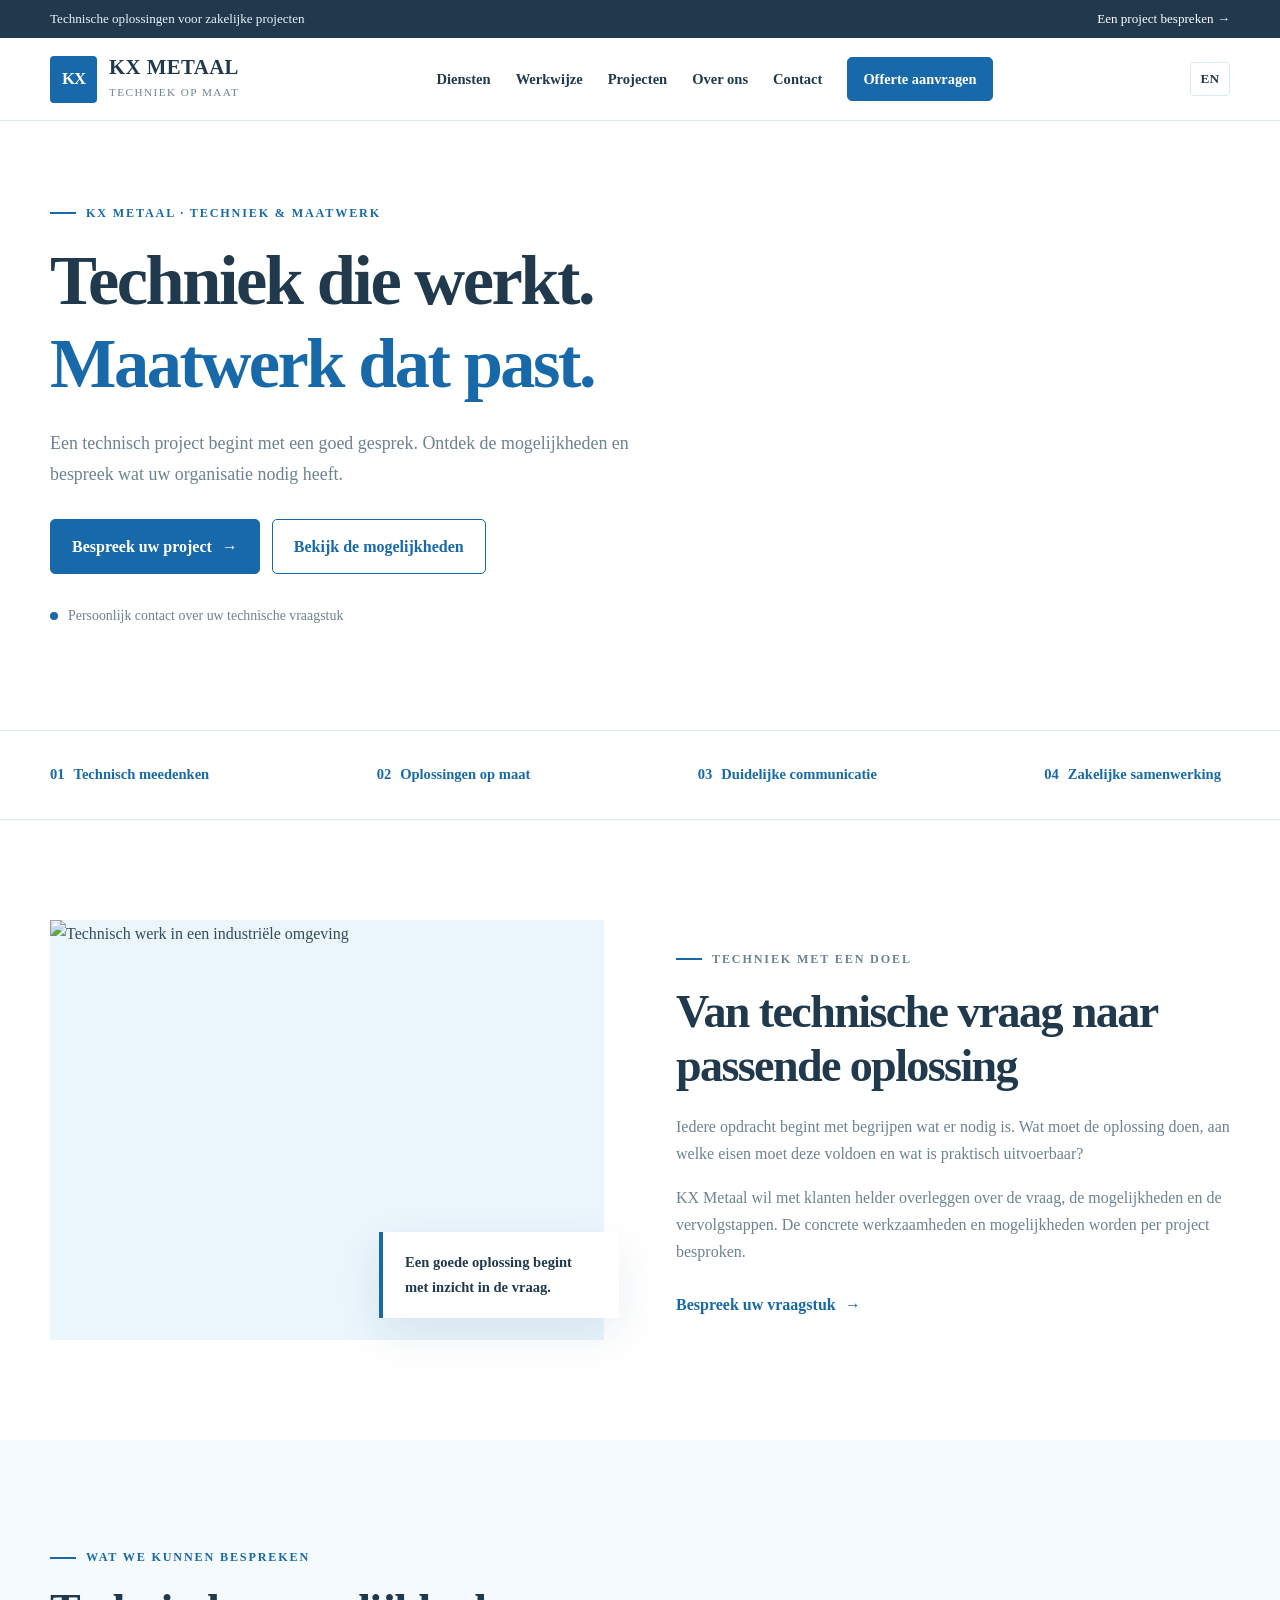
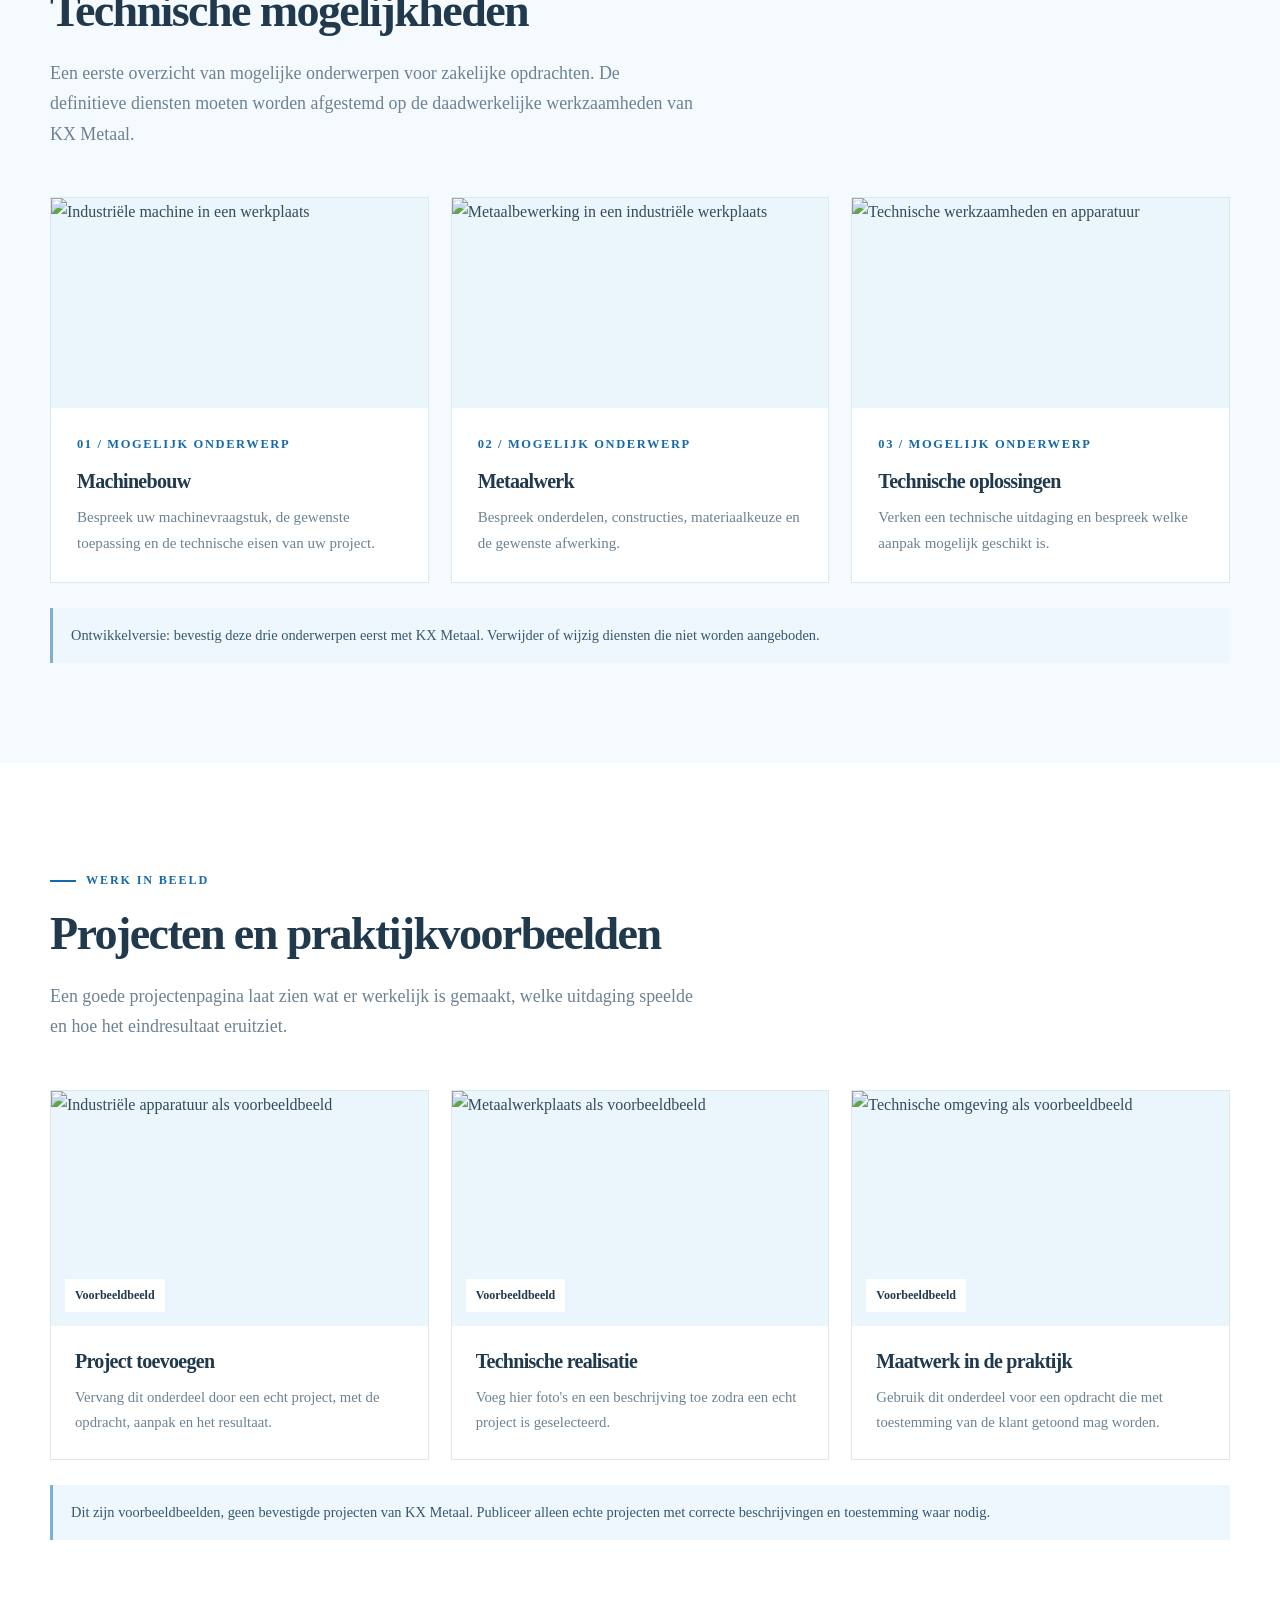
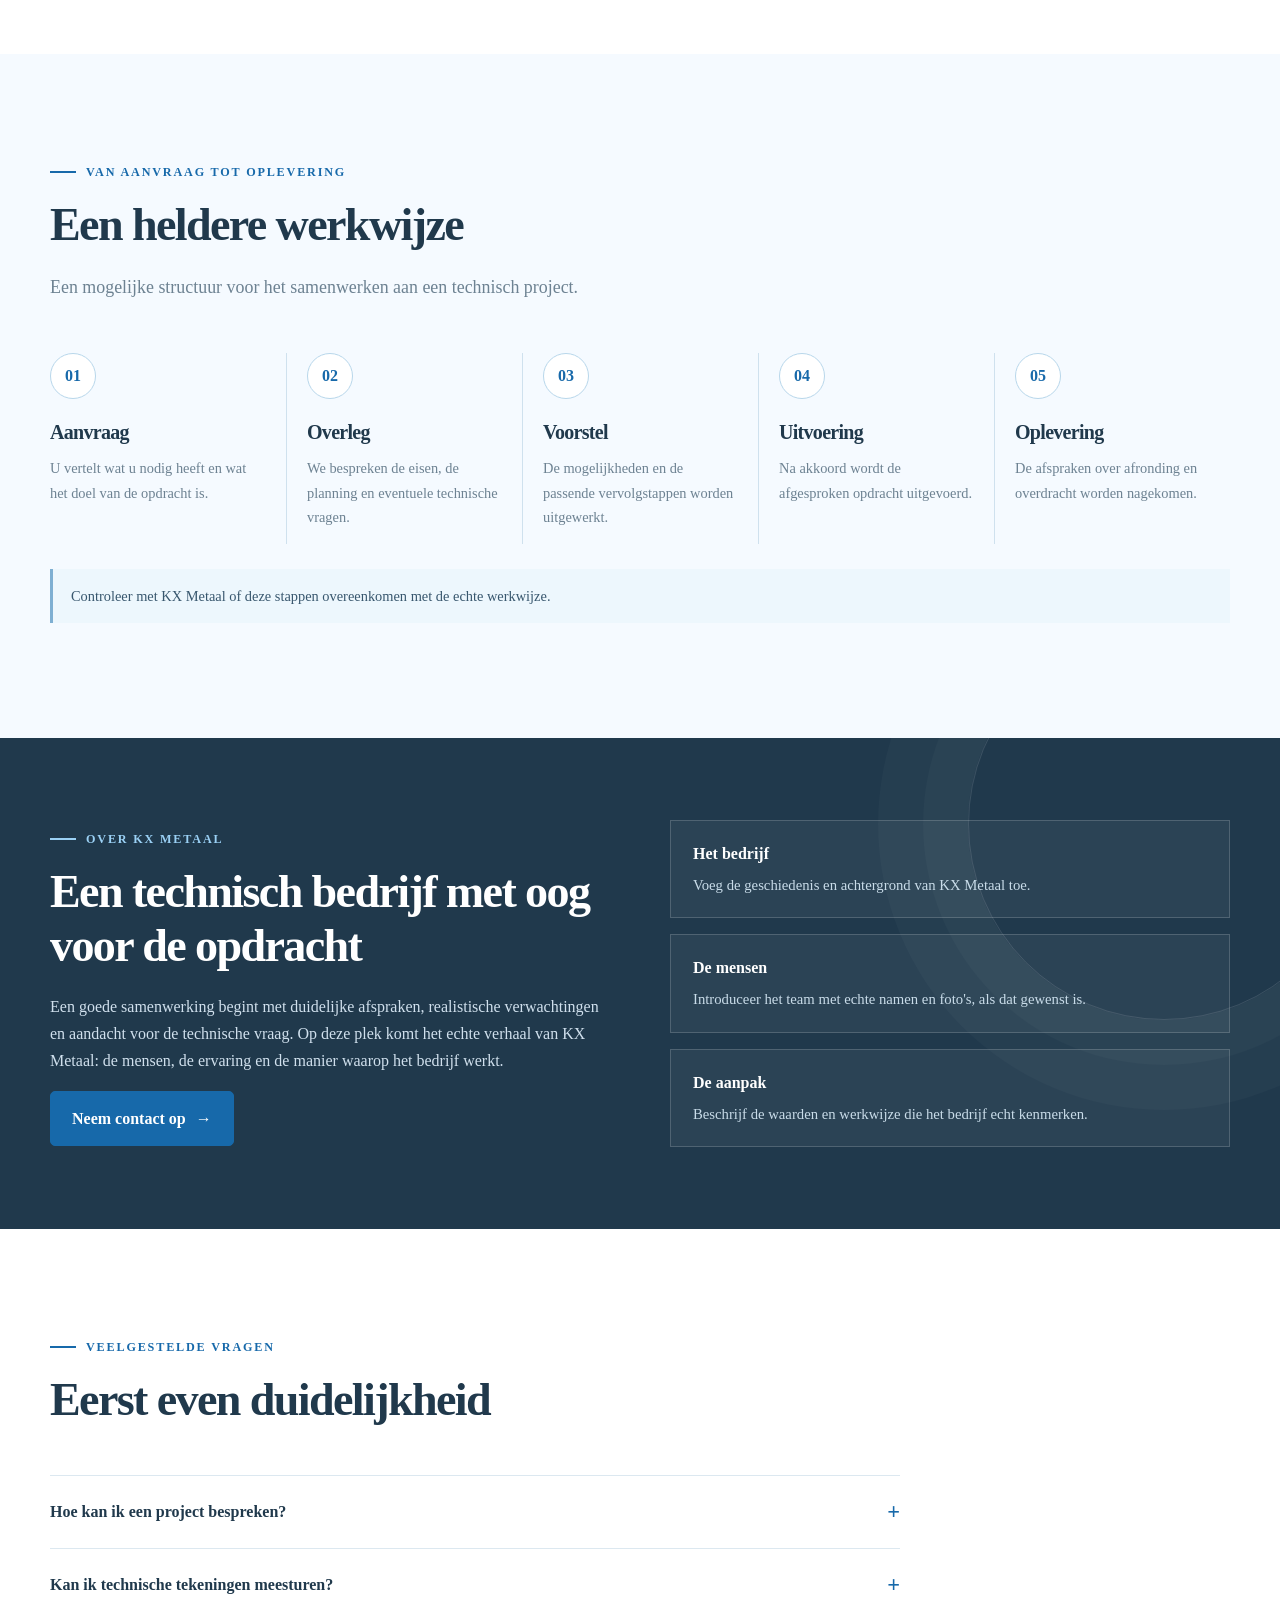
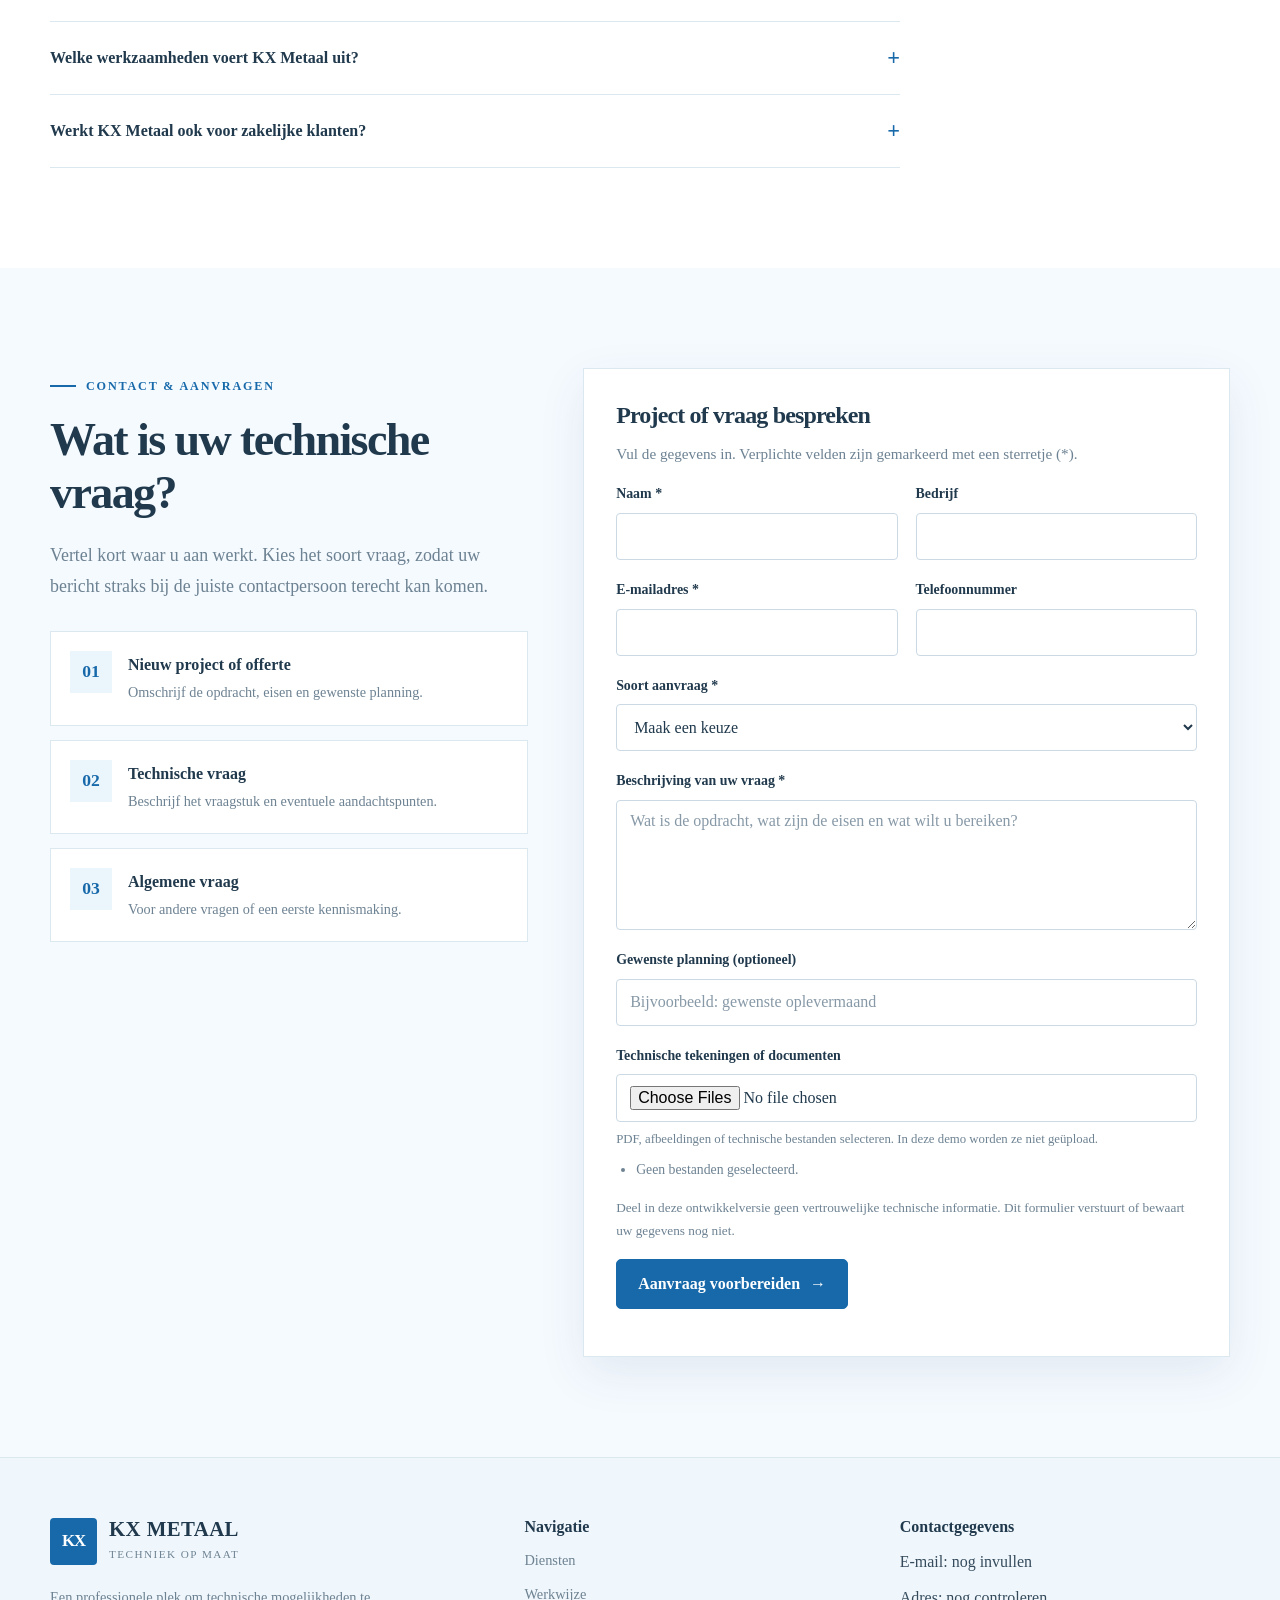
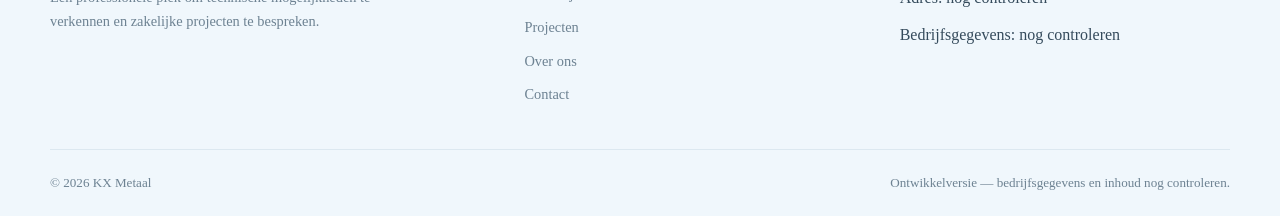
==== commit 565e6790: "Update index.html" ====
--- a/index.html
+++ b/index.html
@@ -2,680 +2,1626 @@
 <!DOCTYPE html>
 <html lang="nl">
 <head>
-<meta charset="UTF-8">
-<meta name="viewport" content="width=device-width, initial-scale=1.0">
-<meta name="theme-color" content="#ffffff">
-<title>KX Metaal | Engineering, Machinebouw en Metaaltechniek</title>
-<meta name="description" content="KX Metaal voor technische oplossingen, engineering, machinebouw en metaalwerk. Bespreek uw project of vraag een offerte aan.">
-<style>
-:root {
-  --blue:#1769aa;
-  --blue-dark:#124c78;
-  --pale:#eaf5fc;
-  --pale2:#f5faff;
-  --ink:#20394c;
-  --muted:#637889;
-  --line:#dce8f0;
-  --white:#fff;
-  --radius:16px;
-  --shadow:0 12px 35px rgba(32,74,103,.08);
-}
-*{box-sizing:border-box}
-html{scroll-behavior:smooth;scroll-padding-top:95px}
-body{
-  margin:0;background:#fff;color:var(--ink);
-  font-family:Arial,Helvetica,sans-serif;line-height:1.7;
-}
-a{color:inherit;text-decoration:none}
-button,input,textarea,select{font:inherit}
-button,a,input,textarea,select{-webkit-tap-highlight-color:transparent}
-img{max-width:100%;display:block}
-.container{width:min(1160px,calc(100% - 44px));margin:auto}
-.topline{height:4px;background:var(--blue)}
-header{
-  position:sticky;top:0;z-index:20;background:rgba(255,255,255,.96);
-  border-bottom:1px solid var(--line);backdrop-filter:blur(12px)
-}
-.nav{height:82px;display:flex;align-items:center;justify-content:space-between;gap:24px}
-.brand{display:flex;align-items:center;gap:12px;flex-shrink:0}
-.brandmark{
-  display:grid;place-items:center;width:44px;height:44px;
-  border:2px solid var(--blue);color:var(--blue);font-size:15px;
-  font-weight:800;letter-spacing:-1px
-}
-.brandname{font-size:20px;font-weight:800;letter-spacing:1.5px}
-.brandtag{font-size:10px;color:var(--muted);letter-spacing:2px;text-transform:uppercase}
-.navlinks{display:flex;align-items:center;gap:23px;font-size:13px;font-weight:600}
-.navlinks a:hover{color:var(--blue)}
-.navright{display:flex;align-items:center;gap:10px}
-.lang{
-  border:1px solid var(--line);background:#fff;border-radius:8px;
-  color:var(--ink);padding:9px 11px;cursor:pointer;font-size:12px;font-weight:700
-}
-.btn{
-  display:inline-flex;align-items:center;justify-content:center;gap:9px;
-  padding:13px 19px;border:1px solid var(--blue);border-radius:5px;
-  background:var(--blue);color:#fff;font-weight:700;font-size:13px;
-  cursor:pointer;transition:.2s
-}
-.btn:hover{background:var(--blue-dark);border-color:var(--blue-dark);transform:translateY(-1px)}
-.btn.secondary{background:#fff;color:var(--blue)}
-.btn.secondary:hover{background:var(--pale)}
-.btn.small{padding:10px 13px}
-.menu-toggle{display:none;border:1px solid var(--line);background:white;padding:8px 12px;border-radius:6px;color:var(--ink)}
-.hero{padding:76px 0 68px;background:linear-gradient(110deg,#fff 45%,#f0f8fd)}
-.hero-grid{display:grid;grid-template-columns:1.02fr .98fr;gap:54px;align-items:center}
-.eyebrow{display:flex;align-items:center;gap:10px;color:var(--blue);font-size:11px;font-weight:800;letter-spacing:2px;text-transform:uppercase}
-.eyebrow:before{content:"";width:26px;height:2px;background:var(--blue)}
-h1,h2,h3,p{margin-top:0}
-h1{font-size:clamp(39px,5vw,65px);line-height:1.08;letter-spacing:-2.4px;margin:23px 0}
-h1 span{color:var(--blue)}
-h2{font-size:clamp(29px,3.3vw,43px);line-height:1.17;letter-spacing:-1.2px;margin-bottom:18px}
-h3{font-size:18px;line-height:1.35;margin-bottom:10px}
-.lead{font-size:17px;line-height:1.85;color:var(--muted);max-width:590px}
-.actions{display:flex;gap:12px;flex-wrap:wrap;margin-top:28px}
-.hero-note{font-size:12px;color:var(--muted);margin-top:22px}
-.hero-photo{position:relative;min-height:430px;background:#e4f0f8;overflow:hidden}
-.hero-photo img{position:absolute;width:100%;height:100%;object-fit:cover}
-.photo-label{
-  position:absolute;bottom:20px;left:20px;right:20px;
-  padding:18px 20px;background:rgba(255,255,255,.95);
-  border-left:3px solid var(--blue)
-}
-.photo-label strong{display:block;font-size:15px}
-.photo-label span{font-size:12px;color:var(--muted)}
-.trustbar{border-top:1px solid var(--line);border-bottom:1px solid var(--line)}
-.trustgrid{display:grid;grid-template-columns:repeat(3,1fr)}
-.trustitem{padding:23px 24px;border-right:1px solid var(--line)}
-.trustitem:first-child{padding-left:0}
-.trustitem:last-child{border-right:0}
-.trustitem strong{display:block;font-size:14px}
-.trustitem span{font-size:12px;color:var(--muted)}
-section{padding:88px 0}
-.section-head{max-width:700px;margin-bottom:38px}
-.section-head p{color:var(--muted);font-size:15px}
-.section-head.center{text-align:center;margin-left:auto;margin-right:auto}
-.section-head.center .eyebrow{justify-content:center}
-.section-head.center .eyebrow:after{content:"";width:26px;height:2px;background:var(--blue)}
-.section-head.center .eyebrow:before{display:none}
-.pale-section{background:var(--pale2)}
-.service-grid{display:grid;grid-template-columns:repeat(3,1fr);gap:20px}
-.service{
-  border:1px solid var(--line);padding:28px;background:white;
-  min-height:245px;transition:.2s
-}
-.service:hover{box-shadow:var(--shadow);border-color:#b9d8ed;transform:translateY(-3px)}
-.number{font-size:12px;color:var(--blue);font-weight:800;letter-spacing:1px;margin-bottom:25px}
-.service p,.info-card p{font-size:14px;color:var(--muted);margin-bottom:0}
-.text-link{display:inline-flex;align-items:center;gap:8px;margin-top:20px;color:var(--blue);font-weight:700;font-size:13px}
-.split{display:grid;grid-template-columns:1fr 1fr;gap:60px;align-items:center}
-.image-panel{height:430px;background:var(--pale);position:relative;overflow:hidden}
-.image-panel img{width:100%;height:100%;object-fit:cover}
-.image-caption{position:absolute;bottom:18px;left:18px;background:white;padding:14px 17px;font-size:12px}
-.checklist{list-style:none;padding:0;margin:24px 0}
-.checklist li{position:relative;padding:10px 0 10px 29px;border-bottom:1px solid var(--line);font-size:14px}
-.checklist li:before{content:"✓";position:absolute;left:0;top:9px;color:var(--blue);font-weight:800}
-.process-grid{display:grid;grid-template-columns:repeat(5,1fr);gap:0}
-.process-step{padding:22px 18px;border-top:2px solid #b9d8ed;position:relative}
-.process-step:first-child{border-top-color:var(--blue)}
-.process-step .num{font-size:12px;font-weight:800;color:var(--blue);margin-bottom:20px}
-.process-step p{font-size:13px;color:var(--muted)}
-.company-band{background:var(--pale);padding:45px}
-.company-grid{display:grid;grid-template-columns:1fr 1fr;gap:40px;align-items:center}
-.company-band p{color:#4d6678}
-.contact-layout{display:grid;grid-template-columns:.78fr 1.22fr;gap:45px;align-items:start}
-.contact-options{display:grid;gap:12px;margin-top:28px}
-.contact-option{
-  padding:18px;border:1px solid var(--line);background:white;text-align:left;
-  cursor:pointer;border-radius:6px;color:var(--ink);transition:.2s
-}
-.contact-option:hover,.contact-option.active{border-color:var(--blue);background:var(--pale2)}
-.contact-option strong{display:block;font-size:14px}
-.contact-option span{display:block;font-size:12px;color:var(--muted);margin-top:4px}
-.form-card{border:1px solid var(--line);padding:30px;background:white;box-shadow:var(--shadow)}
-.form-grid{display:grid;grid-template-columns:1fr 1fr;gap:17px}
-.field{display:flex;flex-direction:column;gap:7px}
-.field.full{grid-column:1/-1}
-label{font-size:12px;font-weight:700}
-input,textarea,select{
-  width:100%;border:1px solid #cfdde7;background:#fff;border-radius:4px;
-  padding:12px;color:var(--ink);outline:none
-}
-input:focus,textarea:focus,select:focus{border-color:var(--blue);box-shadow:0 0 0 3px #1769aa18}
-textarea{min-height:120px;resize:vertical}
-.hint{font-size:11px;color:var(--muted);line-height:1.6}
-.form-status{font-size:13px;margin-top:14px;color:var(--blue)}
-.contact-details{margin-top:26px;border-top:1px solid var(--line);padding-top:20px}
-.contact-details p{font-size:13px;color:var(--muted)}
-.faq{max-width:820px;margin:auto}
-details{border-bottom:1px solid var(--line);padding:19px 0}
-summary{cursor:pointer;font-weight:700;font-size:14px}
-details p{color:var(--muted);font-size:14px;margin:12px 0 0}
-footer{border-top:1px solid var(--line);padding:36px 0;background:#fff}
-.footer-grid{display:flex;align-items:center;justify-content:space-between;gap:24px}
-footer p,footer a{font-size:12px;color:var(--muted)}
-.footerlinks{display:flex;gap:18px;flex-wrap:wrap}
-.disclaimer{font-size:11px;color:var(--muted);margin-top:14px}
-.reveal{opacity:0;transform:translateY(14px);transition:opacity .6s,transform .6s}
-.reveal.visible{opacity:1;transform:none}
-@media(max-width:1000px){
- .navlinks{gap:12px}.navlinks a{font-size:12px}
- .hero-grid{gap:30px}.hero-photo{min-height:360px}
- .process-grid{grid-template-columns:repeat(3,1fr);row-gap:20px}
- .contact-layout{gap:25px}
-}
-@media(max-width:780px){
- .container{width:min(100% - 30px,600px)}
- .nav{height:70px}.menu-toggle{display:block}
- .navlinks{display:none;position:absolute;left:0;right:0;top:70px;background:#fff;padding:18px 24px 24px;border-bottom:1px solid var(--line);flex-direction:column;align-items:stretch;gap:0}
- .navlinks.open{display:flex}.navlinks a{padding:12px 0;border-bottom:1px solid #edf2f6;font-size:14px}
- .navright .btn{display:none}
- .hero{padding:48px 0}.hero-grid,.split,.company-grid,.contact-layout{grid-template-columns:1fr}
- .hero-grid{gap:30px}.hero-photo{min-height:320px}
- h1{letter-spacing:-1.4px}
- section{padding:62px 0}
- .trustgrid{grid-template-columns:1fr}
- .trustitem,.trustitem:first-child{padding:15px 0;border-right:0;border-bottom:1px solid var(--line)}
- .trustitem:last-child{border-bottom:0}
- .service-grid{grid-template-columns:1fr}
- .service{min-height:auto}
- .image-panel{height:310px}
- .process-grid{grid-template-columns:1fr 1fr}
- .process-step{padding:17px 12px}
- .company-band{padding:25px}
- .form-card{padding:20px}
- .footer-grid{align-items:flex-start;flex-direction:column}
-}
-@media(max-width:430px){
- .brandname{font-size:17px}.brandtag{font-size:9px}
- .brandmark{width:39px;height:39px}
- .form-grid{grid-template-columns:1fr}
- .field.full{grid-column:auto}
- .process-grid{grid-template-columns:1fr}
- .actions .btn{width:100%}
-}
-@media(prefers-reduced-motion:reduce){
- *,*::before,*::after{scroll-behavior:auto!important;transition:none!important}
- .reveal{opacity:1;transform:none}
-}
-</style>
+  <meta charset="UTF-8">
+  <meta name="viewport" content="width=device-width, initial-scale=1">
+
+  <title>KX Metaal | Techniek en metaalwerk op maat</title>
+  <meta name="description" content="Ontdek KX Metaal. Bekijk onze technische oplossingen, werkzaamheden en mogelijkheden voor zakelijke projecten. Neem contact op om uw project te bespreken.">
+  <meta name="theme-color" content="#1769aa">
+
+  <style>
+    :root {
+      --blue: #1769aa;
+      --blue-dark: #104c7c;
+      --navy: #20394c;
+      --pale: #eaf5fc;
+      --pale-2: #f5faff;
+      --white: #ffffff;
+      --text: #354b5c;
+      --muted: #6d8292;
+      --border: #dce8f0;
+      --radius: 12px;
+      --shadow: 0 16px 45px rgba(32, 70, 100, .09);
+      --max: 1180px;
+    }
+
+    * { box-sizing: border-box; }
+
+    html {
+      scroll-behavior: smooth;
+      scroll-padding-top: 95px;
+    }
+
+    body {
+      margin: 0;
+      background: var(--white);
+      color: var(--text);
+      font-family: Inter, "Segoe UI", Arial, sans-serif;
+      line-height: 1.7;
+      -webkit-font-smoothing: antialiased;
+    }
+
+    body, button, input, select, textarea { font-family: inherit; }
+
+    img { display: block; max-width: 100%; }
+
+    a { color: inherit; text-decoration: none; }
+
+    button, input, select, textarea { font-size: 1rem; }
+
+    button, a { -webkit-tap-highlight-color: transparent; }
+
+    button:focus-visible, a:focus-visible,
+    input:focus-visible, select:focus-visible,
+    textarea:focus-visible {
+      outline: 3px solid #81bde8;
+      outline-offset: 3px;
+    }
+
+    .container {
+      width: min(var(--max), calc(100% - 44px));
+      margin-inline: auto;
+    }
+
+    .section { padding: 100px 0; }
+
+    .section-light { background: var(--pale-2); }
+
+    .eyebrow {
+      display: inline-flex;
+      align-items: center;
+      gap: 10px;
+      margin: 0 0 16px;
+      color: var(--blue);
+      font-size: .76rem;
+      font-weight: 800;
+      letter-spacing: .15em;
+      text-transform: uppercase;
+    }
+
+    .eyebrow::before {
+      content: "";
+      width: 26px;
+      height: 2px;
+      background: var(--blue);
+    }
+
+    h1, h2, h3, p { margin-top: 0; }
+
+    h1, h2, h3 {
+      color: var(--navy);
+      line-height: 1.17;
+      letter-spacing: -.035em;
+    }
+
+    h1 { font-size: clamp(2.7rem, 5.5vw, 5rem); margin-bottom: 24px; }
+    h2 { font-size: clamp(2rem, 3.6vw, 3.2rem); margin-bottom: 20px; }
+    h3 { font-size: 1.25rem; margin-bottom: 12px; }
+
+    .lead {
+      max-width: 650px;
+      color: var(--muted);
+      font-size: 1.12rem;
+    }
+
+    .section-heading {
+      max-width: 720px;
+      margin-bottom: 48px;
+    }
+
+    .section-heading p:last-child { margin-bottom: 0; }
+
+    .button {
+      display: inline-flex;
+      align-items: center;
+      justify-content: center;
+      gap: 10px;
+      min-height: 50px;
+      padding: 13px 21px;
+      border: 1px solid var(--blue);
+      border-radius: 5px;
+      background: var(--blue);
+      color: white;
+      font-weight: 750;
+      cursor: pointer;
+      transition: background .2s, border-color .2s, transform .2s;
+    }
+
+    .button:hover {
+      background: var(--blue-dark);
+      border-color: var(--blue-dark);
+      transform: translateY(-2px);
+    }
+
+    .button-outline {
+      background: white;
+      color: var(--blue);
+    }
+
+    .button-outline:hover { color: white; }
+
+    .button-small { min-height: 42px; padding: 9px 15px; font-size: .9rem; }
+
+    .topbar {
+      background: var(--navy);
+      color: #e7f3fc;
+      font-size: .82rem;
+    }
+
+    .topbar-inner {
+      min-height: 38px;
+      display: flex;
+      align-items: center;
+      justify-content: space-between;
+      gap: 18px;
+    }
+
+    .topbar p { margin: 0; }
+    .topbar a { color: white; }
+
+    .header {
+      position: sticky;
+      z-index: 50;
+      top: 0;
+      background: rgba(255,255,255,.97);
+      border-bottom: 1px solid var(--border);
+      backdrop-filter: blur(14px);
+    }
+
+    .nav {
+      min-height: 82px;
+      display: flex;
+      align-items: center;
+      justify-content: space-between;
+      gap: 24px;
+    }
+
+    .brand {
+      display: inline-flex;
+      align-items: center;
+      gap: 12px;
+      flex-shrink: 0;
+    }
+
+    .brand-mark {
+      display: grid;
+      width: 47px;
+      height: 47px;
+      place-items: center;
+      background: var(--blue);
+      color: white;
+      font-size: 1.05rem;
+      font-weight: 900;
+      letter-spacing: -.06em;
+      border-radius: 4px;
+    }
+
+    .brand-name {
+      display: block;
+      color: var(--navy);
+      font-size: 1.3rem;
+      font-weight: 850;
+      line-height: 1.1;
+      letter-spacing: .02em;
+    }
+
+    .brand-caption {
+      display: block;
+      margin-top: 4px;
+      color: var(--muted);
+      font-size: .7rem;
+      letter-spacing: .13em;
+      text-transform: uppercase;
+    }
+
+    .nav-links {
+      display: flex;
+      align-items: center;
+      gap: 25px;
+    }
+
+    .nav-links > a:not(.button) {
+      color: var(--navy);
+      font-size: .91rem;
+      font-weight: 650;
+    }
+
+    .nav-links > a:not(.button):hover { color: var(--blue); }
+
+    .nav-tools { display: flex; align-items: center; gap: 12px; }
+
+    .language-button {
+      padding: 8px 10px;
+      border: 1px solid var(--border);
+      border-radius: 4px;
+      background: white;
+      color: var(--navy);
+      cursor: pointer;
+      font-size: .83rem;
+      font-weight: 800;
+    }
+
+    .menu-toggle {
+      display: none;
+      width: 44px;
+      height: 44px;
+      border: 1px solid var(--border);
+      border-radius: 5px;
+      background: white;
+      color: var(--navy);
+      cursor: pointer;
+      font-size: 1.4rem;
+    }
+
+    .hero {
+      position: relative;
+      overflow: hidden;
+      padding: 74px 0 88px;
+      background:
+        linear-gradient(90deg, rgba(255,255,255,.99) 0%,
+        rgba(255,255,255,.96) 37%,
+        rgba(255,255,255,.76) 59%,
+        rgba(255,255,255,.12) 100%),
+        url("https://images.unsplash.com/photo-1567789884554-0b844b597180?auto=format&fit=crop&w=2000&q=85")
+        center / cover no-repeat;
+    }
+
+    .hero-content { max-width: 700px; }
+
+    .hero h1 span { color: var(--blue); }
+
+    .hero .lead { max-width: 580px; margin-bottom: 30px; }
+
+    .hero-actions { display: flex; flex-wrap: wrap; gap: 12px; }
+
+    .hero-note {
+      display: flex;
+      align-items: center;
+      gap: 10px;
+      margin-top: 30px;
+      color: var(--muted);
+      font-size: .87rem;
+    }
+
+    .hero-note::before {
+      content: "";
+      width: 8px;
+      height: 8px;
+      border-radius: 50%;
+      background: var(--blue);
+    }
+
+    .trust-strip {
+      border-block: 1px solid var(--border);
+      background: white;
+    }
+
+    .trust-inner {
+      min-height: 88px;
+      display: flex;
+      align-items: center;
+      justify-content: space-between;
+      gap: 25px;
+      flex-wrap: wrap;
+    }
+
+    .trust-item {
+      color: var(--navy);
+      font-size: .91rem;
+      font-weight: 750;
+    }
+
+    .trust-item span {
+      margin-right: 9px;
+      color: var(--blue);
+    }
+
+    .intro-grid {
+      display: grid;
+      grid-template-columns: 1fr 1fr;
+      align-items: center;
+      gap: 72px;
+    }
+
+    .image-frame {
+      position: relative;
+      min-height: 420px;
+      background: var(--pale);
+    }
+
+    .image-frame img {
+      position: absolute;
+      inset: 0;
+      width: 100%;
+      height: 100%;
+      object-fit: cover;
+    }
+
+    .image-note {
+      position: absolute;
+      right: -15px;
+      bottom: 22px;
+      max-width: 240px;
+      padding: 18px 22px;
+      background: white;
+      border-left: 4px solid var(--blue);
+      box-shadow: var(--shadow);
+      color: var(--navy);
+      font-size: .91rem;
+      font-weight: 750;
+    }
+
+    .intro-copy p { color: var(--muted); }
+
+    .text-link {
+      display: inline-flex;
+      align-items: center;
+      gap: 9px;
+      margin-top: 10px;
+      color: var(--blue);
+      font-weight: 800;
+    }
+
+    .text-link:hover { color: var(--blue-dark); }
+
+    .service-grid {
+      display: grid;
+      grid-template-columns: repeat(3, 1fr);
+      gap: 22px;
+    }
+
+    .service-card {
+      overflow: hidden;
+      border: 1px solid var(--border);
+      background: white;
+      transition: transform .25s, box-shadow .25s;
+    }
+
+    .service-card:hover {
+      transform: translateY(-5px);
+      box-shadow: var(--shadow);
+    }
+
+    .service-image {
+      height: 210px;
+      background: var(--pale);
+      overflow: hidden;
+    }
+
+    .service-image img {
+      width: 100%;
+      height: 100%;
+      object-fit: cover;
+      transition: transform .4s;
+    }
+
+    .service-card:hover .service-image img { transform: scale(1.04); }
+
+    .service-content { padding: 26px; }
+
+    .service-content p {
+      margin-bottom: 0;
+      color: var(--muted);
+      font-size: .94rem;
+    }
+
+    .service-number {
+      display: block;
+      margin-bottom: 14px;
+      color: var(--blue);
+      font-size: .78rem;
+      font-weight: 850;
+      letter-spacing: .13em;
+    }
+
+    .notice {
+      margin-top: 25px;
+      padding: 15px 18px;
+      border-left: 3px solid #7eafd2;
+      background: #edf7fd;
+      color: #38576e;
+      font-size: .9rem;
+    }
+
+    .projects-grid {
+      display: grid;
+      grid-template-columns: repeat(3, 1fr);
+      gap: 22px;
+    }
+
+    .project-card {
+      border: 1px solid var(--border);
+      background: white;
+    }
+
+    .project-photo {
+      position: relative;
+      height: 235px;
+      overflow: hidden;
+      background: var(--pale);
+    }
+
+    .project-photo img {
+      width: 100%;
+      height: 100%;
+      object-fit: cover;
+      transition: transform .4s;
+    }
+
+    .project-card:hover .project-photo img { transform: scale(1.04); }
+
+    .project-label {
+      position: absolute;
+      left: 14px;
+      bottom: 14px;
+      padding: 6px 10px;
+      background: white;
+      color: var(--navy);
+      font-size: .75rem;
+      font-weight: 800;
+    }
+
+    .project-content { padding: 24px; }
+
+    .project-content p {
+      margin-bottom: 0;
+      color: var(--muted);
+      font-size: .92rem;
+    }
+
+    .workflow {
+      display: grid;
+      grid-template-columns: repeat(5, 1fr);
+      gap: 0;
+      margin-top: 50px;
+    }
+
+    .step {
+      position: relative;
+      padding: 0 20px;
+      border-left: 1px solid #cfe1ee;
+    }
+
+    .step:first-child { border-left: 0; padding-left: 0; }
+
+    .step-number {
+      display: grid;
+      width: 46px;
+      height: 46px;
+      margin-bottom: 22px;
+      place-items: center;
+      border: 1px solid #b8d7eb;
+      border-radius: 50%;
+      background: white;
+      color: var(--blue);
+      font-weight: 850;
+    }
+
+    .step p { color: var(--muted); font-size: .9rem; }
+
+    .about-band {
+      position: relative;
+      overflow: hidden;
+      padding: 82px 0;
+      background: var(--navy);
+      color: #dceaf4;
+    }
+
+    .about-band::after {
+      position: absolute;
+      top: -110px;
+      right: -80px;
+      width: 390px;
+      height: 390px;
+      border: 1px solid rgba(255,255,255,.12);
+      border-radius: 50%;
+      content: "";
+      box-shadow: 0 0 0 45px rgba(255,255,255,.025),
+                  0 0 0 90px rgba(255,255,255,.025);
+      pointer-events: none;
+    }
+
+    .about-grid {
+      position: relative;
+      z-index: 1;
+      display: grid;
+      grid-template-columns: 1fr 1fr;
+      align-items: center;
+      gap: 60px;
+    }
+
+    .about-band h2 { color: white; }
+    .about-band p { color: #d0e0ed; }
+    .about-band .eyebrow { color: #9bd1f5; }
+    .about-band .eyebrow::before { background: #9bd1f5; }
+
+    .about-points { display: grid; gap: 16px; }
+
+    .about-point {
+      padding: 19px 22px;
+      border: 1px solid rgba(255,255,255,.17);
+      background: rgba(255,255,255,.05);
+    }
+
+    .about-point strong { display: block; color: white; margin-bottom: 4px; }
+    .about-point span { color: #c9dce9; font-size: .92rem; }
+
+    .faq-list {
+      max-width: 850px;
+      border-top: 1px solid var(--border);
+    }
+
+    .faq-item { border-bottom: 1px solid var(--border); }
+
+    .faq-question {
+      display: flex;
+      width: 100%;
+      align-items: center;
+      justify-content: space-between;
+      gap: 20px;
+      padding: 23px 0;
+      border: 0;
+      background: transparent;
+      color: var(--navy);
+      text-align: left;
+      font-weight: 800;
+      cursor: pointer;
+    }
+
+    .faq-symbol {
+      color: var(--blue);
+      font-size: 1.4rem;
+      transition: transform .2s;
+    }
+
+    .faq-answer {
+      display: none;
+      max-width: 720px;
+      padding: 0 35px 23px 0;
+      color: var(--muted);
+    }
+
+    .faq-item.open .faq-answer { display: block; }
+    .faq-item.open .faq-symbol { transform: rotate(45deg); }
+
+    .contact-grid {
+      display: grid;
+      grid-template-columns: .85fr 1.15fr;
+      gap: 55px;
+      align-items: start;
+    }
+
+    .contact-routes { display: grid; gap: 14px; margin-top: 30px; }
+
+    .contact-route {
+      display: flex;
+      align-items: flex-start;
+      gap: 16px;
+      padding: 19px;
+      border: 1px solid var(--border);
+      background: white;
+    }
+
+    .route-icon {
+      display: grid;
+      width: 42px;
+      height: 42px;
+      flex-shrink: 0;
+      place-items: center;
+      background: var(--pale);
+      color: var(--blue);
+      font-size: 1.1rem;
+      font-weight: 850;
+    }
+
+    .contact-route strong { display: block; color: var(--navy); }
+    .contact-route span { color: var(--muted); font-size: .89rem; }
+
+    .form-card {
+      padding: 32px;
+      border: 1px solid var(--border);
+      background: white;
+      box-shadow: var(--shadow);
+    }
+
+    .form-card h3 { font-size: 1.5rem; }
+
+    .form-grid {
+      display: grid;
+      grid-template-columns: 1fr 1fr;
+      gap: 18px;
+    }
+
+    .field { display: grid; gap: 7px; }
+    .field-full { grid-column: 1 / -1; }
+
+    .field label {
+      color: var(--navy);
+      font-size: .87rem;
+      font-weight: 750;
+    }
+
+    .field input, .field select, .field textarea {
+      width: 100%;
+      min-height: 47px;
+      padding: 11px 13px;
+      border: 1px solid #cad9e4;
+      border-radius: 4px;
+      background: white;
+      color: var(--navy);
+    }
+
+    .field textarea { min-height: 130px; resize: vertical; }
+
+    .field input::placeholder, .field textarea::placeholder { color: #8799a7; }
+
+    .field small { color: var(--muted); font-size: .8rem; }
+
+    .file-list { margin: 0; padding-left: 20px; color: var(--muted); font-size: .86rem; }
+
+    .form-note {
+      margin: 16px 0;
+      color: var(--muted);
+      font-size: .83rem;
+    }
+
+    .form-status {
+      margin-top: 15px;
+      color: var(--blue-dark);
+      font-size: .9rem;
+      overflow-wrap: anywhere;
+    }
+
+    .footer {
+      padding: 60px 0 22px;
+      background: #f0f7fc;
+      border-top: 1px solid var(--border);
+    }
+
+    .footer-grid {
+      display: grid;
+      grid-template-columns: 1.3fr 1fr 1fr;
+      gap: 45px;
+      padding-bottom: 42px;
+    }
+
+    .footer p, .footer a { color: var(--muted); font-size: .9rem; }
+    .footer h3 { font-size: 1rem; letter-spacing: 0; }
+    .footer-links { display: grid; gap: 9px; }
+    .footer-links a:hover { color: var(--blue); }
+
+    .footer-bottom {
+      display: flex;
+      justify-content: space-between;
+      gap: 20px;
+      flex-wrap: wrap;
+      padding-top: 22px;
+      border-top: 1px solid var(--border);
+      color: var(--muted);
+      font-size: .82rem;
+    }
+
+    .reveal {
+      opacity: 0;
+      transform: translateY(16px);
+      transition: opacity .55s ease, transform .55s ease;
+    }
+
+    .reveal.visible { opacity: 1; transform: translateY(0); }
+
+    .skip-link {
+      position: absolute;
+      top: -100px;
+      left: 12px;
+      z-index: 100;
+      padding: 10px;
+      background: white;
+      color: var(--navy);
+    }
+
+    .skip-link:focus { top: 12px; }
+
+    @media (prefers-reduced-motion: reduce) {
+      *, *::before, *::after {
+        scroll-behavior: auto !important;
+        transition-duration: .01ms !important;
+        animation-duration: .01ms !important;
+      }
+      .reveal { opacity: 1; transform: none; }
+    }
+
+    @media (max-width: 1050px) {
+      .nav-links { gap: 15px; }
+      .nav-links > a:not(.button) { font-size: .84rem; }
+      .nav-links .button { padding-inline: 13px; }
+      .intro-grid { gap: 45px; }
+      .workflow { grid-template-columns: repeat(3, 1fr); row-gap: 32px; }
+      .step:nth-child(4) { border-left: 0; padding-left: 0; }
+    }
+
+    @media (max-width: 820px) {
+      .topbar-inner { justify-content: center; text-align: center; }
+      .topbar-inner p:last-child { display: none; }
+
+      .nav { min-height: 72px; }
+      .menu-toggle { display: inline-grid; place-items: center; }
+      .nav-tools { margin-left: auto; }
+
+      .nav-links {
+        position: absolute;
+        top: 100%;
+        right: 0;
+        left: 0;
+        display: none;
+        align-items: stretch;
+        gap: 0;
+        padding: 12px 22px 22px;
+        border-bottom: 1px solid var(--border);
+        background: white;
+        box-shadow: var(--shadow);
+      }
+
+      .nav-links.open { display: flex; flex-direction: column; }
+      .nav-links > a:not(.button) { padding: 12px 0; font-size: 1rem; }
+      .nav-links .button { margin-top: 8px; }
+      .hero { padding: 68px 0; background-position: 60% center; }
+      .hero-content { max-width: 620px; }
+      .intro-grid, .about-grid, .contact-grid { grid-template-columns: 1fr; }
+      .image-frame { min-height: 360px; }
+      .service-grid, .projects-grid { grid-template-columns: repeat(2, 1fr); }
+      .workflow { grid-template-columns: repeat(2, 1fr); }
+      .step:nth-child(3), .step:nth-child(5) { border-left: 0; padding-left: 0; }
+      .step:nth-child(4) { border-left: 1px solid #cfe1ee; padding-left: 20px; }
+      .footer-grid { grid-template-columns: 1fr 1fr; }
+      .footer-grid > :first-child { grid-column: 1 / -1; }
+    }
+
+    @media (max-width: 560px) {
+      .container { width: min(100% - 32px, var(--max)); }
+      .section { padding: 68px 0; }
+      .brand-caption { font-size: .62rem; }
+      .brand-name { font-size: 1.13rem; }
+      .brand-mark { width: 42px; height: 42px; }
+      .hero { padding: 58px 0; }
+      h1 { font-size: clamp(2.4rem, 12vw, 3.6rem); }
+      .hero-actions { align-items: stretch; flex-direction: column; }
+      .hero-actions .button { width: 100%; }
+      .trust-inner { justify-content: flex-start; padding-block: 22px; gap: 12px 20px; }
+      .trust-item { width: calc(50% - 10px); font-size: .82rem; }
+      .image-frame { min-height: 290px; }
+      .image-note { right: 10px; bottom: 10px; max-width: 200px; }
+      .service-grid, .projects-grid, .workflow, .form-grid, .footer-grid { grid-template-columns: 1fr; }
+      .step, .step:first-child, .step:nth-child(4) {
+        padding: 0 0 0 20px;
+        border-left: 1px solid #cfe1ee;
+      }
+      .step-number { margin-bottom: 12px; }
+      .form-card { padding: 22px 17px; }
+      .footer-grid > :first-child { grid-column: auto; }
+      .footer-bottom { flex-direction: column; }
+    }
+  </style>
 </head>
+
 <body>
-<div class="topline"></div>
-<header>
-  <div class="container nav">
-    <a class="brand" href="#home" aria-label="KX Metaal home">
-      <span class="brandmark">KX</span>
-      <span><span class="brandname">KX METAAL</span><br><span class="brandtag" data-i18n="brandtag">Techniek en maatwerk</span></span>
-    </a>
-    <nav class="navlinks" id="navlinks">
-      <a href="#diensten" data-i18n="navServices">Diensten</a>
-      <a href="#werkwijze" data-i18n="navProcess">Werkwijze</a>
-      <a href="#over" data-i18n="navAbout">Over KX Metaal</a>
-      <a href="#contact" data-i18n="navContact">Contact</a>
-    </nav>
-    <div class="navright">
-      <button class="lang" id="langBtn" type="button" aria-label="Switch language">EN</button>
-      <a class="btn small" href="#contact" data-i18n="navQuote">Offerte aanvragen ↗</a>
-      <button class="menu-toggle" id="menuToggle" type="button" aria-label="Open menu">☰</button>
+  <a class="skip-link" href="#main" data-i18n="skip">Ga naar de inhoud</a>
+
+  <div class="topbar">
+    <div class="container topbar-inner">
+      <p data-i18n="topline">Technische oplossingen voor zakelijke projecten</p>
+      <p><a href="#contact" data-i18n="toplink">Een project bespreken →</a></p>
     </div>
   </div>
-</header>
-
-<main>
-<section class="hero" id="home">
-  <div class="container hero-grid">
-    <div class="reveal">
-      <div class="eyebrow" data-i18n="heroEyebrow">Engineering · Machinebouw · Metaaltechniek</div>
-      <h1 data-i18n="heroTitle">Techniek die werkt.<br><span>Maatwerk dat past.</span></h1>
-      <p class="lead" data-i18n="heroText">Van technische uitdaging naar praktische oplossing. KX Metaal denkt mee over projecten en werkt toe naar een oplossing die aansluit op de vraag.</p>
-      <div class="actions">
-        <a href="#contact" class="btn" data-i18n="heroCta">Bespreek uw project ↗</a>
-        <a href="#diensten" class="btn secondary" data-i18n="heroSecondary">Bekijk onze diensten</a>
+
+  <header class="header">
+    <nav class="container nav" aria-label="Hoofdnavigatie">
+      <a href="#home" class="brand" aria-label="KX Metaal home">
+        <span class="brand-mark">KX</span>
+        <span>
+          <span class="brand-name">KX METAAL</span>
+          <span class="brand-caption" data-i18n="brandCaption">Techniek op maat</span>
+        </span>
+      </a>
+
+      <div class="nav-links" id="navLinks">
+        <a href="#diensten" data-i18n="navServices">Diensten</a>
+        <a href="#werkwijze" data-i18n="navProcess">Werkwijze</a>
+        <a href="#projecten" data-i18n="navProjects">Projecten</a>
+        <a href="#over-ons" data-i18n="navAbout">Over ons</a>
+        <a href="#contact" data-i18n="navContact">Contact</a>
+        <a class="button button-small" href="#contact" data-i18n="navQuote">Offerte aanvragen</a>
       </div>
-      <p class="hero-note" data-i18n="heroNote">Een concrete vraag? Vertel ons wat u wilt realiseren.</p>
-    </div>
-    <div class="hero-photo reveal">
-      <!-- Vervang deze voorbeeldfoto door een echte foto van KX Metaal. -->
-      <img src="https://images.unsplash.com/photo-1567789884554-0b844b597180?auto=format&fit=crop&w=1400&q=85" alt="Industriële metaalbewerking in een werkplaats" fetchpriority="high">
-      <div class="photo-label">
-        <strong data-i18n="photoTitle">Van vraagstuk naar uitvoering</strong>
-        <span data-i18n="photoSub">Technisch meedenken. Praktisch realiseren.</span>
+
+      <div class="nav-tools">
+        <button class="language-button" id="languageToggle" type="button" aria-label="Switch language">EN</button>
+        <button class="menu-toggle" id="menuToggle" type="button"
+          aria-label="Menu openen" aria-expanded="false" aria-controls="navLinks">☰</button>
+      </div>
+    </nav>
+  </header>
+
+  <main id="main">
+    <section class="hero" id="home">
+      <div class="container">
+        <div class="hero-content">
+          <p class="eyebrow" data-i18n="heroEyebrow">KX Metaal · Techniek & maatwerk</p>
+          <h1 data-i18n="heroTitle">Techniek die werkt.<br><span>Maatwerk dat past.</span></h1>
+          <p class="lead" data-i18n="heroText">
+            Een technisch project begint met een goed gesprek. Ontdek de mogelijkheden en bespreek wat uw organisatie nodig heeft.
+          </p>
+          <div class="hero-actions">
+            <a href="#contact" class="button" data-i18n="heroButton">Bespreek uw project <span aria-hidden="true">→</span></a>
+            <a href="#diensten" class="button button-outline" data-i18n="heroSecondary">Bekijk de mogelijkheden</a>
+          </div>
+          <p class="hero-note" data-i18n="heroNote">Persoonlijk contact over uw technische vraagstuk</p>
+        </div>
+      </div>
+    </section>
+
+    <div class="trust-strip">
+      <div class="container trust-inner">
+        <div class="trust-item"><span>01</span><span data-i18n="trust1">Technisch meedenken</span></div>
+        <div class="trust-item"><span>02</span><span data-i18n="trust2">Oplossingen op maat</span></div>
+        <div class="trust-item"><span>03</span><span data-i18n="trust3">Duidelijke communicatie</span></div>
+        <div class="trust-item"><span>04</span><span data-i18n="trust4">Zakelijke samenwerking</span></div>
       </div>
     </div>
-  </div>
-</section>
-
-<div class="trustbar">
-  <div class="container trustgrid">
-    <div class="trustitem"><strong data-i18n="trust1Title">Technisch meedenken</strong><span data-i18n="trust1Text">Van eerste vraag tot praktische aanpak</span></div>
-    <div class="trustitem"><strong data-i18n="trust2Title">Projectgerichte aanpak</strong><span data-i18n="trust2Text">Aandacht voor de eisen van uw opdracht</span></div>
-    <div class="trustitem"><strong data-i18n="trust3Title">Direct contact</strong><span data-i18n="trust3Text">Bespreek uw vraag rechtstreeks met KX Metaal</span></div>
-  </div>
-</div>
-
-<section id="diensten">
-  <div class="container">
-    <div class="section-head reveal">
-      <div class="eyebrow" data-i18n="servicesEyebrow">Wat we doen</div>
-      <h2 data-i18n="servicesTitle">Technische oplossingen, afgestemd op uw project.</h2>
-      <p data-i18n="servicesText">Iedere opdracht begint met een duidelijke vraag. Bespreek de gewenste toepassing, technische eisen en vervolgstappen met KX Metaal.</p>
-    </div>
-    <div class="service-grid">
-      <article class="service reveal">
-        <div class="number">01 / ENGINEERING</div>
-        <h3 data-i18n="service1Title">Engineering en ontwerp</h3>
-        <p data-i18n="service1Text">Technische vraagstukken vertalen naar een doordachte aanpak. De mogelijkheden en benodigde informatie worden per project besproken.</p>
-        <a href="#contact" class="text-link" data-route="technical" data-i18n="serviceLink">Bespreek uw vraag ↗</a>
-      </article>
-      <article class="service reveal">
-        <div class="number">02 / MACHINEBOUW</div>
-        <h3 data-i18n="service2Title">Machinebouw</h3>
-        <p data-i18n="service2Text">Bespreek uw machinebouwproject, de gewenste toepassing en de technische eisen om te bepalen wat er nodig is.</p>
-        <a href="#contact" class="text-link" data-route="quote" data-i18n="serviceLink">Bespreek uw vraag ↗</a>
-      </article>
-      <article class="service reveal">
-        <div class="number">03 / METAALTECHNIEK</div>
-        <h3 data-i18n="service3Title">Metaalwerk en maatwerk</h3>
-        <p data-i18n="service3Text">Een opdracht op maat? Deel de tekeningen, afmetingen en gewenste toepassing zodat de mogelijkheden kunnen worden beoordeeld.</p>
-        <a href="#contact" class="text-link" data-route="quote" data-i18n="serviceLink">Bespreek uw vraag ↗</a>
-      </article>
-    </div>
-    <p class="disclaimer" data-i18n="servicesDisclaimer">De uiteindelijke diensten en technische mogelijkheden moeten worden afgestemd op de werkzaamheden die KX Metaal daadwerkelijk uitvoert.</p>
-  </div>
-</section>
-
-<section class="pale-section" id="werkwijze">
-  <div class="container split">
-    <div class="image-panel reveal">
-      <!-- Vervang door een eigen foto van werkplaats, ontwerp of project. -->
-      <img src="https://images.unsplash.com/photo-1581092921461-eab62e97a780?auto=format&fit=crop&w=1200&q=85" alt="Technisch werk en voorbereiding van een project" loading="lazy">
-      <div class="image-caption" data-i18n="processImageCaption">Een heldere aanpak voor uw project</div>
-    </div>
-    <div class="reveal">
-      <div class="eyebrow" data-i18n="processEyebrow">Onze werkwijze</div>
-      <h2 data-i18n="processTitle">Van eerste gesprek tot oplevering.</h2>
-      <p class="lead" data-i18n="processIntro">Een duidelijk proces helpt om verwachtingen, technische eisen en vervolgstappen op elkaar af te stemmen.</p>
-      <ul class="checklist">
-        <li data-i18n="processBullet1">We bespreken uw vraag en de gewenste toepassing.</li>
-        <li data-i18n="processBullet2">We bekijken de beschikbare tekeningen en technische eisen.</li>
-        <li data-i18n="processBullet3">De mogelijkheden, planning en offerte worden afgestemd.</li>
-        <li data-i18n="processBullet4">Na akkoord volgen uitvoering, afstemming en oplevering volgens de gemaakte afspraken.</li>
-      </ul>
-      <a class="btn" href="#contact" data-i18n="processCta">Start een gesprek ↗</a>
-    </div>
-  </div>
-</section>
-
-<section>
-  <div class="container">
-    <div class="section-head reveal">
-      <div class="eyebrow" data-i18n="stepsEyebrow">In vijf stappen</div>
-      <h2 data-i18n="stepsTitle">Een overzichtelijk traject.</h2>
-      <p data-i18n="stepsText">De precieze stappen verschillen per opdracht. Dit is een basis voor de samenwerking.</p>
-    </div>
-    <div class="process-grid">
-      <div class="process-step reveal"><div class="num">01 — <span data-i18n="step1">Aanvraag</span></div><h3 data-i18n="step1Title">Uw vraag</h3><p data-i18n="step1Text">U vertelt wat u wilt realiseren.</p></div>
-      <div class="process-step reveal"><div class="num">02 — <span data-i18n="step2">Beoordeling</span></div><h3 data-i18n="step2Title">Technische afstemming</h3><p data-i18n="step2Text">We bespreken eisen en beschikbare informatie.</p></div>
-      <div class="process-step reveal"><div class="num">03 — <span data-i18n="step3">Voorstel</span></div><h3 data-i18n="step3Title">Offerte en afspraken</h3><p data-i18n="step3Text">Scope, planning en voorwaarden worden besproken.</p></div>
-      <div class="process-step reveal"><div class="num">04 — <span data-i18n="step4">Uitvoering</span></div><h3 data-i18n="step4Title">Realisatie</h3><p data-i18n="step4Text">De opdracht wordt volgens de gemaakte afspraken uitgevoerd.</p></div>
-      <div class="process-step reveal"><div class="num">05 — <span data-i18n="step5">Oplevering</span></div><h3 data-i18n="step5Title">Afronding</h3><p data-i18n="step5Text">De oplevering en eventuele vervolgstappen worden afgestemd.</p></div>
-    </div>
-  </div>
-</section>
-
-<section class="pale-section" id="over">
-  <div class="container">
-    <div class="company-band reveal">
-      <div class="company-grid">
+
+    <section class="section">
+      <div class="container intro-grid">
+        <div class="image-frame reveal">
+          <img
+            src="https://images.unsplash.com/photo-1581092160607-ee22621dd758?auto=format&fit=crop&w=1100&q=85"
+            alt="Technisch werk in een industriële omgeving"
+            loading="lazy">
+          <div class="image-note" data-i18n="imageNote">Een goede oplossing begint met inzicht in de vraag.</div>
+        </div>
+        <div class="intro-copy reveal">
+          <p class="eyebrow" data-i18n="introEyebrow">Techniek met een doel</p>
+          <h2 data-i18n="introTitle">Van technische vraag naar passende oplossing</h2>
+          <p data-i18n="introText1">
+            Iedere opdracht begint met begrijpen wat er nodig is. Wat moet de oplossing doen, aan welke eisen moet deze voldoen en wat is praktisch uitvoerbaar?
+          </p>
+          <p data-i18n="introText2">
+            KX Metaal wil met klanten helder overleggen over de vraag, de mogelijkheden en de vervolgstappen. De concrete werkzaamheden en mogelijkheden worden per project besproken.
+          </p>
+          <a class="text-link" href="#contact" data-i18n="introLink">Bespreek uw vraagstuk <span aria-hidden="true">→</span></a>
+        </div>
+      </div>
+    </section>
+
+    <section class="section section-light" id="diensten">
+      <div class="container">
+        <div class="section-heading reveal">
+          <p class="eyebrow" data-i18n="servicesEyebrow">Wat we kunnen bespreken</p>
+          <h2 data-i18n="servicesTitle">Technische mogelijkheden</h2>
+          <p class="lead" data-i18n="servicesIntro">
+            Een eerste overzicht van mogelijke onderwerpen voor zakelijke opdrachten. De definitieve diensten moeten worden afgestemd op de daadwerkelijke werkzaamheden van KX Metaal.
+          </p>
+        </div>
+
+        <div class="service-grid">
+          <article class="service-card reveal">
+            <div class="service-image">
+              <img src="https://images.unsplash.com/photo-1565043666747-69f6646db940?auto=format&fit=crop&w=900&q=85"
+                alt="Industriële machine in een werkplaats" loading="lazy">
+            </div>
+            <div class="service-content">
+              <span class="service-number">01 / <span data-i18n="serviceCategory">MOGELIJK ONDERWERP</span></span>
+              <h3 data-i18n="service1Title">Machinebouw</h3>
+              <p data-i18n="service1Text">Bespreek uw machinevraagstuk, de gewenste toepassing en de technische eisen van uw project.</p>
+            </div>
+          </article>
+
+          <article class="service-card reveal">
+            <div class="service-image">
+              <img src="https://images.unsplash.com/photo-1504917595217-d4dc5ebe6122?auto=format&fit=crop&w=900&q=85"
+                alt="Metaalbewerking in een industriële werkplaats" loading="lazy">
+            </div>
+            <div class="service-content">
+              <span class="service-number">02 / <span data-i18n="serviceCategory">MOGELIJK ONDERWERP</span></span>
+              <h3 data-i18n="service2Title">Metaalwerk</h3>
+              <p data-i18n="service2Text">Bespreek onderdelen, constructies, materiaalkeuze en de gewenste afwerking.</p>
+            </div>
+          </article>
+
+          <article class="service-card reveal">
+            <div class="service-image">
+              <img src="https://images.unsplash.com/photo-1581092921461-eab62e97a780?auto=format&fit=crop&w=900&q=85"
+                alt="Technische werkzaamheden en apparatuur" loading="lazy">
+            </div>
+            <div class="service-content">
+              <span class="service-number">03 / <span data-i18n="serviceCategory">MOGELIJK ONDERWERP</span></span>
+              <h3 data-i18n="service3Title">Technische oplossingen</h3>
+              <p data-i18n="service3Text">Verken een technische uitdaging en bespreek welke aanpak mogelijk geschikt is.</p>
+            </div>
+          </article>
+        </div>
+
+        <div class="notice reveal" data-i18n="servicesNotice">
+          Ontwikkelversie: bevestig deze drie onderwerpen eerst met KX Metaal. Verwijder of wijzig diensten die niet worden aangeboden.
+        </div>
+      </div>
+    </section>
+
+    <section class="section" id="projecten">
+      <div class="container">
+        <div class="section-heading reveal">
+          <p class="eyebrow" data-i18n="projectsEyebrow">Werk in beeld</p>
+          <h2 data-i18n="projectsTitle">Projecten en praktijkvoorbeelden</h2>
+          <p class="lead" data-i18n="projectsIntro">
+            Een goede projectenpagina laat zien wat er werkelijk is gemaakt, welke uitdaging speelde en hoe het eindresultaat eruitziet.
+          </p>
+        </div>
+
+        <div class="projects-grid">
+          <article class="project-card reveal">
+            <div class="project-photo">
+              <img src="https://images.unsplash.com/photo-1567789884554-0b844b597180?auto=format&fit=crop&w=900&q=85"
+                alt="Industriële apparatuur als voorbeeldbeeld" loading="lazy">
+              <span class="project-label" data-i18n="placeholderLabel">Voorbeeldbeeld</span>
+            </div>
+            <div class="project-content">
+              <h3 data-i18n="project1Title">Project toevoegen</h3>
+              <p data-i18n="project1Text">Vervang dit onderdeel door een echt project, met de opdracht, aanpak en het resultaat.</p>
+            </div>
+          </article>
+
+          <article class="project-card reveal">
+            <div class="project-photo">
+              <img src="https://images.unsplash.com/photo-1504917595217-d4dc5ebe6122?auto=format&fit=crop&w=900&q=85"
+                alt="Metaalwerkplaats als voorbeeldbeeld" loading="lazy">
+              <span class="project-label" data-i18n="placeholderLabel">Voorbeeldbeeld</span>
+            </div>
+            <div class="project-content">
+              <h3 data-i18n="project2Title">Technische realisatie</h3>
+              <p data-i18n="project2Text">Voeg hier foto's en een beschrijving toe zodra een echt project is geselecteerd.</p>
+            </div>
+          </article>
+
+          <article class="project-card reveal">
+            <div class="project-photo">
+              <img src="https://images.unsplash.com/photo-1581092160607-ee22621dd758?auto=format&fit=crop&w=900&q=85"
+                alt="Technische omgeving als voorbeeldbeeld" loading="lazy">
+              <span class="project-label" data-i18n="placeholderLabel">Voorbeeldbeeld</span>
+            </div>
+            <div class="project-content">
+              <h3 data-i18n="project3Title">Maatwerk in de praktijk</h3>
+              <p data-i18n="project3Text">Gebruik dit onderdeel voor een opdracht die met toestemming van de klant getoond mag worden.</p>
+            </div>
+          </article>
+        </div>
+
+        <p class="notice reveal" data-i18n="projectsNotice">
+          Dit zijn voorbeeldbeelden, geen bevestigde projecten van KX Metaal. Publiceer alleen echte projecten met correcte beschrijvingen en toestemming waar nodig.
+        </p>
+      </div>
+    </section>
+
+    <section class="section section-light" id="werkwijze">
+      <div class="container">
+        <div class="section-heading reveal">
+          <p class="eyebrow" data-i18n="processEyebrow">Van aanvraag tot oplevering</p>
+          <h2 data-i18n="processTitle">Een heldere werkwijze</h2>
+          <p class="lead" data-i18n="processIntro">Een mogelijke structuur voor het samenwerken aan een technisch project.</p>
+        </div>
+
+        <div class="workflow">
+          <article class="step reveal">
+            <div class="step-number">01</div>
+            <h3 data-i18n="step1Title">Aanvraag</h3>
+            <p data-i18n="step1Text">U vertelt wat u nodig heeft en wat het doel van de opdracht is.</p>
+          </article>
+          <article class="step reveal">
+            <div class="step-number">02</div>
+            <h3 data-i18n="step2Title">Overleg</h3>
+            <p data-i18n="step2Text">We bespreken de eisen, de planning en eventuele technische vragen.</p>
+          </article>
+          <article class="step reveal">
+            <div class="step-number">03</div>
+            <h3 data-i18n="step3Title">Voorstel</h3>
+            <p data-i18n="step3Text">De mogelijkheden en de passende vervolgstappen worden uitgewerkt.</p>
+          </article>
+          <article class="step reveal">
+            <div class="step-number">04</div>
+            <h3 data-i18n="step4Title">Uitvoering</h3>
+            <p data-i18n="step4Text">Na akkoord wordt de afgesproken opdracht uitgevoerd.</p>
+          </article>
+          <article class="step reveal">
+            <div class="step-number">05</div>
+            <h3 data-i18n="step5Title">Oplevering</h3>
+            <p data-i18n="step5Text">De afspraken over afronding en overdracht worden nagekomen.</p>
+          </article>
+        </div>
+
+        <p class="notice reveal" data-i18n="processNotice">
+          Controleer met KX Metaal of deze stappen overeenkomen met de echte werkwijze.
+        </p>
+      </div>
+    </section>
+
+    <section class="about-band" id="over-ons">
+      <div class="container about-grid">
+        <div class="reveal">
+          <p class="eyebrow" data-i18n="aboutEyebrow">Over KX Metaal</p>
+          <h2 data-i18n="aboutTitle">Een technisch bedrijf met oog voor de opdracht</h2>
+          <p data-i18n="aboutText">
+            Een goede samenwerking begint met duidelijke afspraken, realistische verwachtingen en aandacht voor de technische vraag. Op deze plek komt het echte verhaal van KX Metaal: de mensen, de ervaring en de manier waarop het bedrijf werkt.
+          </p>
+          <a class="button" href="#contact" data-i18n="aboutButton">Neem contact op <span aria-hidden="true">→</span></a>
+        </div>
+        <div class="about-points reveal">
+          <div class="about-point">
+            <strong data-i18n="aboutPoint1Title">Het bedrijf</strong>
+            <span data-i18n="aboutPoint1Text">Voeg de geschiedenis en achtergrond van KX Metaal toe.</span>
+          </div>
+          <div class="about-point">
+            <strong data-i18n="aboutPoint2Title">De mensen</strong>
+            <span data-i18n="aboutPoint2Text">Introduceer het team met echte namen en foto's, als dat gewenst is.</span>
+          </div>
+          <div class="about-point">
+            <strong data-i18n="aboutPoint3Title">De aanpak</strong>
+            <span data-i18n="aboutPoint3Text">Beschrijf de waarden en werkwijze die het bedrijf echt kenmerken.</span>
+          </div>
+        </div>
+      </div>
+    </section>
+
+    <section class="section" id="faq">
+      <div class="container">
+        <div class="section-heading reveal">
+          <p class="eyebrow" data-i18n="faqEyebrow">Veelgestelde vragen</p>
+          <h2 data-i18n="faqTitle">Eerst even duidelijkheid</h2>
+        </div>
+
+        <div class="faq-list reveal">
+          <div class="faq-item">
+            <button class="faq-question" type="button" aria-expanded="false">
+              <span data-i18n="faq1Q">Hoe kan ik een project bespreken?</span><span class="faq-symbol">+</span>
+            </button>
+            <div class="faq-answer" data-i18n="faq1A">Gebruik het contactformulier om de vraag en de gewenste vervolgstap te beschrijven. Het formulier is in deze ontwikkelversie nog niet gekoppeld aan een verzendserver.</div>
+          </div>
+          <div class="faq-item">
+            <button class="faq-question" type="button" aria-expanded="false">
+              <span data-i18n="faq2Q">Kan ik technische tekeningen meesturen?</span><span class="faq-symbol">+</span>
+            </button>
+            <div class="faq-answer" data-i18n="faq2A">Je kunt in deze versie bestanden selecteren. Ze worden nog niet veilig geüpload of automatisch als bijlage verzonden. Daarvoor moet later een echte verzendoplossing worden ingericht.</div>
+          </div>
+          <div class="faq-item">
+            <button class="faq-question" type="button" aria-expanded="false">
+              <span data-i18n="faq3Q">Welke werkzaamheden voert KX Metaal uit?</span><span class="faq-symbol">+</span>
+            </button>
+            <div class="faq-answer" data-i18n="faq3A">De definitieve dienstenlijst wordt afgestemd met het bedrijf. Neem contact op om een specifieke technische vraag te bespreken.</div>
+          </div>
+          <div class="faq-item">
+            <button class="faq-question" type="button" aria-expanded="false">
+              <span data-i18n="faq4Q">Werkt KX Metaal ook voor zakelijke klanten?</span><span class="faq-symbol">+</span>
+            </button>
+            <div class="faq-answer" data-i18n="faq4A">Deze website is ontworpen voor zakelijke aanvragen. De doelgroepen en mogelijkheden moeten nog worden bevestigd door KX Metaal.</div>
+          </div>
+        </div>
+      </div>
+    </section>
+
+    <section class="section section-light" id="contact">
+      <div class="container contact-grid">
+        <div class="reveal">
+          <p class="eyebrow" data-i18n="contactEyebrow">Contact & aanvragen</p>
+          <h2 data-i18n="contactTitle">Wat is uw technische vraag?</h2>
+          <p class="lead" data-i18n="contactIntro">
+            Vertel kort waar u aan werkt. Kies het soort vraag, zodat uw bericht straks bij de juiste contactpersoon terecht kan komen.
+          </p>
+
+          <div class="contact-routes">
+            <div class="contact-route">
+              <div class="route-icon">01</div>
+              <div>
+                <strong data-i18n="route1Title">Nieuw project of offerte</strong>
+                <span data-i18n="route1Text">Omschrijf de opdracht, eisen en gewenste planning.</span>
+              </div>
+            </div>
+            <div class="contact-route">
+              <div class="route-icon">02</div>
+              <div>
+                <strong data-i18n="route2Title">Technische vraag</strong>
+                <span data-i18n="route2Text">Beschrijf het vraagstuk en eventuele aandachtspunten.</span>
+              </div>
+            </div>
+            <div class="contact-route">
+              <div class="route-icon">03</div>
+              <div>
+                <strong data-i18n="route3Title">Algemene vraag</strong>
+                <span data-i18n="route3Text">Voor andere vragen of een eerste kennismaking.</span>
+              </div>
+            </div>
+          </div>
+        </div>
+
+        <div class="form-card reveal">
+          <h3 data-i18n="formTitle">Project of vraag bespreken</h3>
+          <p class="lead" style="font-size:.95rem" data-i18n="formIntro">Vul de gegevens in. Verplichte velden zijn gemarkeerd met een sterretje (*).</p>
+
+          <form id="quoteForm">
+            <div class="form-grid">
+              <div class="field">
+                <label for="name" data-i18n="labelName">Naam *</label>
+                <input id="name" name="name" autocomplete="name" required>
+              </div>
+
+              <div class="field">
+                <label for="company" data-i18n="labelCompany">Bedrijf</label>
+                <input id="company" name="company" autocomplete="organization">
+              </div>
+
+              <div class="field">
+                <label for="email" data-i18n="labelEmail">E-mailadres *</label>
+                <input id="email" name="email" type="email" autocomplete="email" required>
+              </div>
+
+              <div class="field">
+                <label for="phone" data-i18n="labelPhone">Telefoonnummer</label>
+                <input id="phone" name="phone" type="tel" autocomplete="tel">
+              </div>
+
+              <div class="field field-full">
+                <label for="requestType" data-i18n="labelType">Soort aanvraag *</label>
+                <select id="requestType" name="requestType" required>
+                  <option value="" data-i18n="typeChoose">Maak een keuze</option>
+                  <option value="Offerte / nieuw project" data-i18n="typeQuote">Offerte / nieuw project</option>
+                  <option value="Technische vraag" data-i18n="typeTechnical">Technische vraag</option>
+                  <option value="Algemene vraag" data-i18n="typeGeneral">Algemene vraag</option>
+                </select>
+              </div>
+
+              <div class="field field-full">
+                <label for="description" data-i18n="labelDescription">Beschrijving van uw vraag *</label>
+                <textarea id="description" name="description" required
+                  data-i18n-placeholder="descriptionPlaceholder"
+                  placeholder="Wat is de opdracht, wat zijn de eisen en wat wilt u bereiken?"></textarea>
+              </div>
+
+              <div class="field field-full">
+                <label for="deadline" data-i18n="labelDeadline">Gewenste planning (optioneel)</label>
+                <input id="deadline" name="deadline" data-i18n-placeholder="deadlinePlaceholder"
+                  placeholder="Bijvoorbeeld: gewenste oplevermaand">
+              </div>
+
+              <div class="field field-full">
+                <label for="files" data-i18n="labelFiles">Technische tekeningen of documenten</label>
+                <input id="files" name="files" type="file" multiple accept=".pdf,.png,.jpg,.jpeg,.dwg,.dxf,.step,.stp">
+                <small data-i18n="fileHelp">PDF, afbeeldingen of technische bestanden selecteren. In deze demo worden ze niet geüpload.</small>
+                <ul class="file-list" id="fileList"></ul>
+              </div>
+            </div>
+
+            <p class="form-note" data-i18n="formPrivacy">
+              Deel in deze ontwikkelversie geen vertrouwelijke technische informatie. Dit formulier verstuurt of bewaart uw gegevens nog niet.
+            </p>
+
+            <button class="button" type="submit" data-i18n="formSubmit">Aanvraag voorbereiden <span aria-hidden="true">→</span></button>
+            <div id="formStatus" class="form-status" role="status" aria-live="polite"></div>
+          </form>
+        </div>
+      </div>
+    </section>
+  </main>
+
+  <footer class="footer">
+    <div class="container">
+      <div class="footer-grid">
         <div>
-          <div class="eyebrow" data-i18n="aboutEyebrow">Over KX Metaal</div>
-          <h2 data-i18n="aboutTitle">Een technische partner voor uw vraagstuk.</h2>
-        </div>
+          <a href="#home" class="brand">
+            <span class="brand-mark">KX</span>
+            <span>
+              <span class="brand-name">KX METAAL</span>
+              <span class="brand-caption" data-i18n="brandCaption">Techniek op maat</span>
+            </span>
+          </a>
+          <p style="max-width:340px;margin-top:20px" data-i18n="footerIntro">
+            Een professionele plek om technische mogelijkheden te verkennen en zakelijke projecten te bespreken.
+          </p>
+        </div>
+
         <div>
-          <p data-i18n="aboutText">KX Metaal richt zich op technische opdrachten waarbij goed overleg en een praktische aanpak belangrijk zijn. Op deze website vindt u informatie over de werkzaamheden en kunt u uw project rechtstreeks voorleggen.</p>
-          <p data-i18n="aboutText2">Heeft u een concrete opdracht of wilt u eerst de mogelijkheden bespreken? Neem contact op en geef aan wat u nodig heeft.</p>
-          <a class="btn secondary" href="#contact" data-i18n="aboutCta">Neem contact op ↗</a>
-        </div>
+          <h3 data-i18n="footerNavTitle">Navigatie</h3>
+          <div class="footer-links">
+            <a href="#diensten" data-i18n="navServices">Diensten</a>
+            <a href="#werkwijze" data-i18n="navProcess">Werkwijze</a>
+            <a href="#projecten" data-i18n="navProjects">Projecten</a>
+            <a href="#over-ons" data-i18n="navAbout">Over ons</a>
+            <a href="#contact" data-i18n="navContact">Contact</a>
+          </div>
+        </div>
+
+        <div>
+          <h3 data-i18n="footerContactTitle">Contactgegevens</h3>
+          <div class="footer-links">
+            <span data-i18n="footerEmail">E-mail: nog invullen</span>
+            <span data-i18n="footerAddress">Adres: nog controleren</span>
+            <span data-i18n="footerCompany">Bedrijfsgegevens: nog controleren</span>
+          </div>
+        </div>
+      </div>
+
+      <div class="footer-bottom">
+        <span>© <span id="year"></span> KX Metaal</span>
+        <span data-i18n="footerDisclaimer">Ontwikkelversie — bedrijfsgegevens en inhoud nog controleren.</span>
       </div>
     </div>
-    <p class="disclaimer" data-i18n="aboutDisclaimer">Vul dit onderdeel aan met het echte bedrijfsverhaal, de geschiedenis, de werkplaatsfoto's en gecontroleerde bedrijfsgegevens.</p>
-  </div>
-</section>
-
-<section id="contact">
-  <div class="container">
-    <div class="section-head reveal">
-      <div class="eyebrow" data-i18n="contactEyebrow">Contact en aanvragen</div>
-      <h2 data-i18n="contactTitle">Waar kunnen we u mee helpen?</h2>
-      <p data-i18n="contactIntro">Kies het onderwerp dat bij uw vraag past en vul de relevante informatie in.</p>
-    </div>
-    <div class="contact-layout">
-      <div class="reveal">
-        <h3 data-i18n="contactChoose">Kies uw contactroute</h3>
-        <p style="color:var(--muted);font-size:14px" data-i18n="contactChooseText">Zo kunnen we uw bericht beter begrijpen.</p>
-        <div class="contact-options">
-          <button type="button" class="contact-option active" data-route-choice="quote">
-            <strong data-i18n="routeQuoteTitle">Offerte of nieuw project</strong>
-            <span data-i18n="routeQuoteText">Een nieuwe opdracht bespreken.</span>
-          </button>
-          <button type="button" class="contact-option" data-route-choice="technical">
-            <strong data-i18n="routeTechTitle">Technische vraag</strong>
-            <span data-i18n="routeTechText">Een ontwerp, toepassing of technisch vraagstuk.</span>
-          </button>
-          <button type="button" class="contact-option" data-route-choice="general">
-            <strong data-i18n="routeGeneralTitle">Algemene vraag</strong>
-            <span data-i18n="routeGeneralText">Een andere vraag of verzoek.</span>
-          </button>
-        </div>
-        <div class="contact-details">
-          <h3 data-i18n="contactDetailsTitle">Bedrijfscontact</h3>
-          <p data-i18n="contactDetailsText">Vervang de tijdelijke instellingen door het officiële e-mailadres en de gecontroleerde bedrijfsgegevens.</p>
-        </div>
-      </div>
-
-      <div class="form-card reveal">
-        <form id="quoteForm">
-          <div class="form-grid">
-            <div class="field">
-              <label for="name" data-i18n="labelName">Naam *</label>
-              <input id="name" name="name" required autocomplete="name" placeholder="Uw naam">
-            </div>
-            <div class="field">
-              <label for="company" data-i18n="labelCompany">Bedrijf</label>
-              <input id="company" name="company" autocomplete="organization" placeholder="Bedrijfsnaam">
-            </div>
-            <div class="field">
-              <label for="email" data-i18n="labelEmail">E-mailadres *</label>
-              <input id="email" name="email" type="email" required autocomplete="email" placeholder="naam@bedrijf.nl">
-            </div>
-            <div class="field">
-              <label for="phone" data-i18n="labelPhone">Telefoonnummer</label>
-              <input id="phone" name="phone" type="tel" autocomplete="tel" placeholder="+31 ...">
-            </div>
-            <div class="field full">
-              <label for="subject" data-i18n="labelSubject">Onderwerp *</label>
-              <select id="subject" name="subject" required>
-                <option value="quote" data-i18n="optionQuote">Offerte of nieuw project</option>
-                <option value="technical" data-i18n="optionTechnical">Technische vraag</option>
-                <option value="general" data-i18n="optionGeneral">Algemene vraag</option>
-              </select>
-            </div>
-            <div class="field full">
-              <label for="project" data-i18n="labelProject">Projectomschrijving *</label>
-              <textarea id="project" name="project" required data-i18n-placeholder="projectPlaceholder" placeholder="Beschrijf uw vraag, toepassing, aantallen, afmetingen en eventuele deadline."></textarea>
-            </div>
-            <div class="field full">
-              <label for="deadline" data-i18n="labelDeadline">Gewenste planning (optioneel)</label>
-              <input id="deadline" name="deadline" placeholder="Bijvoorbeeld: gewenste oplevermaand">
-            </div>
-            <div class="field full">
-              <label for="files" data-i18n="labelFiles">Tekeningen of documenten (optioneel)</label>
-              <input id="files" name="files" type="file" accept=".pdf,.png,.jpg,.jpeg,.dwg,.dxf,.step,.stp" multiple>
-              <p class="hint" data-i18n="fileHint">Let op: deze demo verstuurt geen bestanden. Voeg geselecteerde documenten zelf toe aan uw e-mail, of laat een veilige uploadkoppeling instellen.</p>
-            </div>
-            <div class="field full">
-              <label style="display:flex;align-items:flex-start;gap:10px;font-weight:400">
-                <input type="checkbox" id="privacy" required style="width:auto;margin-top:4px">
-                <span data-i18n="privacyText">Ik geef toestemming om mijn gegevens te gebruiken om op mijn bericht te reageren. *</span>
-              </label>
-              <p class="hint" data-i18n="privacyHint">Publiceer een privacyverklaring die past bij de uiteindelijke manier waarop gegevens worden verwerkt.</p>
-            </div>
-            <div class="field full">
-              <button class="btn" type="submit" data-i18n="submitBtn">E-mail voorbereiden ↗</button>
-              <p class="hint" data-i18n="formHint">Uw e-mailprogramma wordt geopend. De aanvraag is pas verzonden nadat u de e-mail zelf verstuurt.</p>
-              <div id="formStatus" class="form-status" role="status" aria-live="polite"></div>
-            </div>
-          </div>
-        </form>
-      </div>
-    </div>
-  </div>
-</section>
-
-<section class="pale-section">
-  <div class="container">
-    <div class="section-head center reveal">
-      <div class="eyebrow" data-i18n="faqEyebrow">Veelgestelde vragen</div>
-      <h2 data-i18n="faqTitle">Voor u contact opneemt.</h2>
-    </div>
-    <div class="faq reveal">
-      <details><summary data-i18n="faq1Q">Welke informatie kan ik meesturen?</summary><p data-i18n="faq1A">Een omschrijving van de toepassing, relevante afmetingen, aantallen, tekeningen en de gewenste planning helpen om uw vraag te beoordelen.</p></details>
-      <details><summary data-i18n="faq2Q">Kan ik eerst een technische vraag stellen?</summary><p data-i18n="faq2A">Ja. Kies bij het contactformulier voor ‘Technische vraag’ en omschrijf waar u advies of afstemming over nodig heeft.</p></details>
-      <details><summary data-i18n="faq3Q">Hoe vraag ik een offerte aan?</summary><p data-i18n="faq3A">Kies ‘Offerte of nieuw project’ en geef zo veel mogelijk relevante projectinformatie. De verdere mogelijkheden worden daarna besproken.</p></details>
-      <details><summary data-i18n="faq4Q">Kan ik een tekening uploaden?</summary><p data-i18n="faq4A">De website toont een veld om bestanden te selecteren, maar voor het veilig uploaden en ontvangen van bestanden moet nog een backend of geschikte externe dienst worden aangesloten.</p></details>
-    </div>
-  </div>
-</section>
-</main>
-
-<footer>
-  <div class="container">
-    <div class="footer-grid">
-      <a class="brand" href="#home">
-        <span class="brandmark">KX</span>
-        <span><span class="brandname">KX METAAL</span><br><span class="brandtag" data-i18n="brandtag">Techniek en maatwerk</span></span>
-      </a>
-      <div class="footerlinks">
-        <a href="#diensten" data-i18n="navServices">Diensten</a>
-        <a href="#werkwijze" data-i18n="navProcess">Werkwijze</a>
-        <a href="#over" data-i18n="navAbout">Over KX Metaal</a>
-        <a href="#contact" data-i18n="navContact">Contact</a>
-      </div>
-      <p>© <span id="year"></span> KX Metaal</p>
-    </div>
-    <p class="disclaimer" data-i18n="footerNote">Controleer alle bedrijfsgegevens en vervang voorbeeldfoto's en tijdelijke instellingen voordat de website live gaat.</p>
-  </div>
-</footer>
-
-<script>
-const translations = {
-nl: {
- brandtag:"Techniek en maatwerk", navServices:"Diensten", navProcess:"Werkwijze",
- navAbout:"Over KX Metaal",navContact:"Contact",navQuote:"Offerte aanvragen ↗",
- heroEyebrow:"Engineering · Machinebouw · Metaaltechniek",
- heroTitle:'Techniek die werkt.<br><span>Maatwerk dat past.</span>',
- heroText:"Van technische uitdaging naar praktische oplossing. KX Metaal denkt mee over projecten en werkt toe naar een oplossing die aansluit op de vraag.",
- heroCta:"Bespreek uw project ↗",heroSecondary:"Bekijk onze diensten",
- heroNote:"Een concrete vraag? Vertel ons wat u wilt realiseren.",
- photoTitle:"Van vraagstuk naar uitvoering",photoSub:"Technisch meedenken. Praktisch realiseren.",
- trust1Title:"Technisch meedenken",trust1Text:"Van eerste vraag tot praktische aanpak",
- trust2Title:"Projectgerichte aanpak",trust2Text:"Aandacht voor de eisen van uw opdracht",
- trust3Title:"Direct contact",trust3Text:"Bespreek uw vraag rechtstreeks met KX Metaal",
- servicesEyebrow:"Wat we doen",servicesTitle:"Technische oplossingen, afgestemd op uw project.",
- servicesText:"Iedere opdracht begint met een duidelijke vraag. Bespreek de gewenste toepassing, technische eisen en vervolgstappen met KX Metaal.",
- service1Title:"Engineering en ontwerp",service1Text:"Technische vraagstukken vertalen naar een doordachte aanpak. De mogelijkheden en benodigde informatie worden per project besproken.",
- service2Title:"Machinebouw",service2Text:"Bespreek uw machinebouwproject, de gewenste toepassing en de technische eisen om te bepalen wat er nodig is.",
- service3Title:"Metaalwerk en maatwerk",service3Text:"Een opdracht op maat? Deel de tekeningen, afmetingen en gewenste toepassing zodat de mogelijkheden kunnen worden beoordeeld.",
- serviceLink:"Bespreek uw vraag ↗",servicesDisclaimer:"De uiteindelijke diensten en technische mogelijkheden moeten worden afgestemd op de werkzaamheden die KX Metaal daadwerkelijk uitvoert.",
- processImageCaption:"Een heldere aanpak voor uw project",processEyebrow:"Onze werkwijze",processTitle:"Van eerste gesprek tot oplevering.",
- processIntro:"Een duidelijk proces helpt om verwachtingen, technische eisen en vervolgstappen op elkaar af te stemmen.",
- processBullet1:"We bespreken uw vraag en de gewenste toepassing.",processBullet2:"We bekijken de beschikbare tekeningen en technische eisen.",processBullet3:"De mogelijkheden, planning en offerte worden afgestemd.",processBullet4:"Na akkoord volgen uitvoering, afstemming en oplevering volgens de gemaakte afspraken.",
- processCta:"Start een gesprek ↗",stepsEyebrow:"In vijf stappen",stepsTitle:"Een overzichtelijk traject.",stepsText:"De precieze stappen verschillen per opdracht. Dit is een basis voor de samenwerking.",
- step1:"Aanvraag",step2:"Beoordeling",step3:"Voorstel",step4:"Uitvoering",step5:"Oplevering",
- step1Title:"Uw vraag",step1Text:"U vertelt wat u wilt realiseren.",step2Title:"Technische afstemming",step2Text:"We bespreken eisen en beschikbare informatie.",
- step3Title:"Offerte en afspraken",step3Text:"Scope, planning en voorwaarden worden besproken.",step4Title:"Realisatie",step4Text:"De opdracht wordt volgens de gemaakte afspraken uitgevoerd.",step5Title:"Afronding",step5Text:"De oplevering en eventuele vervolgstappen worden afgestemd.",
- aboutEyebrow:"Over KX Metaal",aboutTitle:"Een technische partner voor uw vraagstuk.",
- aboutText:"KX Metaal richt zich op technische opdrachten waarbij goed overleg en een praktische aanpak belangrijk zijn. Op deze website vindt u informatie over de werkzaamheden en kunt u uw project rechtstreeks voorleggen.",
- aboutText2:"Heeft u een concrete opdracht of wilt u eerst de mogelijkheden bespreken? Neem contact op en geef aan wat u nodig heeft.",
- aboutCta:"Neem contact op ↗",aboutDisclaimer:"Vul dit onderdeel aan met het echte bedrijfsverhaal, de geschiedenis, de werkplaatsfoto's en gecontroleerde bedrijfsgegevens.",
- contactEyebrow:"Contact en aanvragen",contactTitle:"Waar kunnen we u mee helpen?",
- contactIntro:"Kies het onderwerp dat bij uw vraag past en vul de relevante informatie in.",
- contactChoose:"Kies uw contactroute",contactChooseText:"Zo kunnen we uw bericht beter begrijpen.",
- routeQuoteTitle:"Offerte of nieuw project",routeQuoteText:"Een nieuwe opdracht bespreken.",
- routeTechTitle:"Technische vraag",routeTechText:"Een ontwerp, toepassing of technisch vraagstuk.",
- routeGeneralTitle:"Algemene vraag",routeGeneralText:"Een andere vraag of verzoek.",
- contactDetailsTitle:"Bedrijfscontact",contactDetailsText:"Vervang de tijdelijke instellingen door het officiële e-mailadres en de gecontroleerde bedrijfsgegevens.",
- labelName:"Naam *",labelCompany:"Bedrijf",labelEmail:"E-mailadres *",labelPhone:"Telefoonnummer",
- labelSubject:"Onderwerp *",optionQuote:"Offerte of nieuw project",optionTechnical:"Technische vraag",optionGeneral:"Algemene vraag",
- labelProject:"Projectomschrijving *",projectPlaceholder:"Beschrijf uw vraag, toepassing, aantallen, afmetingen en eventuele deadline.",
- labelDeadline:"Gewenste planning (optioneel)",labelFiles:"Tekeningen of documenten (optioneel)",
- fileHint:"Let op: deze demo verstuurt geen bestanden. Voeg geselecteerde documenten zelf toe aan uw e-mail, of laat een veilige uploadkoppeling instellen.",
- privacyText:"Ik geef toestemming om mijn gegevens te gebruiken om op mijn bericht te reageren. *",
- privacyHint:"Publiceer een privacyverklaring die past bij de uiteindelijke manier waarop gegevens worden verwerkt.",
- submitBtn:"E-mail voorbereiden ↗",formHint:"Uw e-mailprogramma wordt geopend. De aanvraag is pas verzonden nadat u de e-mail zelf verstuurt.",
- faqEyebrow:"Veelgestelde vragen",faqTitle:"Voor u contact opneemt.",
- faq1Q:"Welke informatie kan ik meesturen?",faq1A:"Een omschrijving van de toepassing, relevante afmetingen, aantallen, tekeningen en de gewenste planning helpen om uw vraag te beoordelen.",
- faq2Q:"Kan ik eerst een technische vraag stellen?",faq2A:"Ja. Kies bij het contactformulier voor ‘Technische vraag’ en omschrijf waar u advies of afstemming over nodig heeft.",
- faq3Q:"Hoe vraag ik een offerte aan?",faq3A:"Kies ‘Offerte of nieuw project’ en geef zo veel mogelijk relevante projectinformatie. De verdere mogelijkheden worden daarna besproken.",
- faq4Q:"Kan ik een tekening uploaden?",faq4A:"De website toont een veld om bestanden te selecteren, maar voor het veilig uploaden en ontvangen van bestanden moet nog een backend of geschikte externe dienst worden aangesloten.",
- footerNote:"Controleer alle bedrijfsgegevens en vervang voorbeeldfoto's en tijdelijke instellingen voordat de website live gaat.",
- mailSubjectQuote:"Offerteaanvraag / nieuw project",mailSubjectTechnical:"Technische vraag",mailSubjectGeneral:"Algemene vraag",
- missingEmail:"Vul eerst het echte e-mailadres van KX Metaal in de websitecode in.",formReady:"Uw e-mailprogramma wordt geopend. Controleer de gegevens en verstuur de e-mail zelf.",
- selectedFiles:"Geselecteerde bestandsnamen",notSentFiles:"Let op: de bestanden worden niet automatisch meegestuurd."
-},
-en: {
- brandtag:"Engineering and custom solutions",navServices:"Services",navProcess:"Our process",
- navAbout:"About KX Metaal",navContact:"Contact",navQuote:"Request a quote ↗",
- heroEyebrow:"Engineering · Machine building · Metalwork",
- heroTitle:'Engineering that works.<br><span>Solutions that fit.</span>',
- heroText:"From a technical challenge to a practical solution. KX Metaal works with you to explore projects and identify an approach that fits your needs.",
- heroCta:"Discuss your project ↗",heroSecondary:"Explore our services",
- heroNote:"Have a specific requirement? Tell us what you want to achieve.",
- photoTitle:"From challenge to execution",photoSub:"Technical thinking. Practical solutions.",
- trust1Title:"Technical collaboration",trust1Text:"From initial question to practical approach",
- trust2Title:"Project-focused approach",trust2Text:"Attention to the requirements of your project",
- trust3Title:"Direct contact",trust3Text:"Discuss your requirements with KX Metaal",
- servicesEyebrow:"What we do",servicesTitle:"Technical solutions tailored to your project.",
- servicesText:"Every project starts with a clear requirement. Discuss the intended application, technical requirements and next steps with KX Metaal.",
- service1Title:"Engineering and design",service1Text:"Turning technical questions into a considered approach. Options and required information are discussed for each project.",
- service2Title:"Machine building",service2Text:"Discuss your machine-building project, intended application and technical requirements to determine what is needed.",
- service3Title:"Metalwork and custom work",service3Text:"Need a custom solution? Share drawings, dimensions and the intended application so the options can be assessed.",
- serviceLink:"Discuss your requirements ↗",servicesDisclaimer:"Final services and technical capabilities must reflect the work KX Metaal actually performs.",
- processImageCaption:"A clear approach to your project",processEyebrow:"Our process",processTitle:"From first conversation to delivery.",
- processIntro:"A clear process helps align expectations, technical requirements and next steps.",
- processBullet1:"We discuss your requirements and intended application.",processBullet2:"We review available drawings and technical requirements.",processBullet3:"Options, planning and the quotation are discussed.",processBullet4:"After approval, execution, coordination and delivery follow the agreed arrangements.",
- processCta:"Start a conversation ↗",stepsEyebrow:"Five steps",stepsTitle:"A clear project journey.",stepsText:"The exact steps vary by project. This is a starting point for collaboration.",
- step1:"Enquiry",step2:"Review",step3:"Proposal",step4:"Execution",step5:"Delivery",
- step1Title:"Your requirement",step1Text:"Tell us what you want to achieve.",step2Title:"Technical review",step2Text:"We discuss requirements and available information.",
- step3Title:"Quotation and agreement",step3Text:"Scope, planning and conditions are discussed.",step4Title:"Execution",step4Text:"The work is carried out according to the agreed arrangements.",step5Title:"Completion",step5Text:"Delivery and any next steps are coordinated.",
- aboutEyebrow:"About KX Metaal",aboutTitle:"A technical partner for your project.",
- aboutText:"KX Metaal focuses on technical projects where clear communication and a practical approach matter. This website provides information about the work and lets you discuss your project directly.",
- aboutText2:"Have a specific assignment or want to discuss the options first? Contact us and explain what you need.",
- aboutCta:"Contact us ↗",aboutDisclaimer:"Complete this section with the real company story, history, workshop photographs and verified business information.",
- contactEyebrow:"Contact and enquiries",contactTitle:"How can we help?",
- contactIntro:"Choose the topic that best fits your enquiry and provide the relevant details.",
- contactChoose:"Choose a contact route",contactChooseText:"This helps us understand your message.",
- routeQuoteTitle:"Quotation or new project",routeQuoteText:"Discuss a new assignment.",
- routeTechTitle:"Technical question",routeTechText:"A design, application or technical challenge.",
- routeGeneralTitle:"General enquiry",routeGeneralText:"Another question or request.",
- contactDetailsTitle:"Company contact",contactDetailsText:"Replace the temporary settings with the official email address and verified company details.",
- labelName:"Name *",labelCompany:"Company",labelEmail:"Email address *",labelPhone:"Phone number",
- labelSubject:"Subject *",optionQuote:"Quotation or new project",optionTechnical:"Technical question",optionGeneral:"General enquiry",
- labelProject:"Project description *",projectPlaceholder:"Describe your requirement, application, quantities, dimensions and any deadline.",
- labelDeadline:"Desired schedule (optional)",labelFiles:"Drawings or documents (optional)",
- fileHint:"Please note: this demo does not send files. Attach selected documents to your email yourself, or configure a secure upload service.",
- privacyText:"I consent to my details being used to respond to my enquiry. *",
- privacyHint:"Publish a privacy notice that reflects how personal data is actually processed.",
- submitBtn:"Prepare email ↗",formHint:"Your email application will open. The enquiry is sent only after you send the email yourself.",
- faqEyebrow:"Frequently asked questions",faqTitle:"Before you get in touch.",
- faq1Q:"What information should I provide?",faq1A:"A description of the application, relevant dimensions, quantities, drawings and desired schedule help us assess your enquiry.",
- faq2Q:"Can I ask a technical question first?",faq2A:"Yes. Choose ‘Technical question’ in the contact form and explain where you need advice or technical discussion.",
- faq3Q:"How do I request a quotation?",faq3A:"Choose ‘Quotation or new project’ and provide as much relevant project information as possible. The next steps can then be discussed.",
- faq4Q:"Can I upload a drawing?",faq4A:"The website includes a file selection field, but a backend or suitable external service must be connected to securely upload and receive files.",
- footerNote:"Verify all company details and replace sample photos and temporary settings before publishing the website.",
- mailSubjectQuote:"Quotation request / new project",mailSubjectTechnical:"Technical question",mailSubjectGeneral:"General enquiry",
- missingEmail:"First enter KX Metaal's real email address in the website code.",formReady:"Your email application will open. Check the details and send the email yourself.",
- selectedFiles:"Selected file names",notSentFiles:"Please note: files will not be attached automatically."
-}
-};
-
-let currentLang="nl";
-const realEmail="VUL-HIER-HET-ECHTE-EMAILADRES-IN";
-const form=document.getElementById("quoteForm");
-const subjectSelect=document.getElementById("subject");
-const statusBox=document.getElementById("formStatus");
-
-function setLanguage(lang){
- currentLang=lang;
- document.documentElement.lang=lang;
- const dict=translations[lang];
- document.querySelectorAll("[data-i18n]").forEach(el=>{
-   const key=el.dataset.i18n;
-   if(dict[key]!==undefined) el.innerHTML=dict[key];
- });
- document.querySelectorAll("[data-i18n-placeholder]").forEach(el=>{
-   const key=el.dataset.i18nPlaceholder;
-   if(dict[key]!==undefined) el.placeholder=dict[key];
- });
- document.getElementById("langBtn").textContent=lang==="nl"?"EN":"NL";
- document.title=lang==="nl"
-  ?"KX Metaal | Engineering, Machinebouw en Metaaltechniek"
-  :"KX Metaal | Engineering, Machine Building and Metalwork";
- statusBox.textContent="";
-}
-document.getElementById("langBtn").addEventListener("click",()=>{
- setLanguage(currentLang==="nl"?"en":"nl");
-});
-document.getElementById("menuToggle").addEventListener("click",()=>{
- document.getElementById("navlinks").classList.toggle("open");
-});
-document.querySelectorAll("#navlinks a").forEach(a=>a.addEventListener("click",()=>{
- document.getElementById("navlinks").classList.remove("open");
-}));
-
-function chooseRoute(route){
- subjectSelect.value=route;
- document.querySelectorAll("[data-route-choice]").forEach(btn=>{
-   btn.classList.toggle("active",btn.dataset.routeChoice===route);
- });
- statusBox.textContent="";
-}
-document.querySelectorAll("[data-route-choice]").forEach(btn=>{
- btn.addEventListener("click",()=>chooseRoute(btn.dataset.routeChoice));
-});
-document.querySelectorAll("[data-route]").forEach(link=>{
- link.addEventListener("click",()=>chooseRoute(link.dataset.route));
-});
-subjectSelect.addEventListener("change",()=>chooseRoute(subjectSelect.value));
-
-form.addEventListener("submit",event=>{
- event.preventDefault();
- const dict=translations[currentLang];
- if(realEmail==="VUL-HIER-HET-ECHTE-EMAILADRES-IN" || !realEmail.includes("@")){
-   statusBox.textContent=dict.missingEmail;
-   statusBox.style.color="#a13d35";
-   return;
- }
- const data=new FormData(form);
- const selectedFiles=[...document.getElementById("files").files].map(f=>f.name);
- const subjectMap={
-   quote:dict.mailSubjectQuote,
-   technical:dict.mailSubjectTechnical,
-   general:dict.mailSubjectGeneral
- };
- const mailSubject=subjectMap[data.get("subject")]||dict.mailSubjectGeneral;
- const body=[
-   `${dict.labelName.replace(" *","")}: ${data.get("name")}`,
-   `${dict.labelCompany}: ${data.get("company")||"-"}`,
-   `${dict.labelEmail.replace(" *","")}: ${data.get("email")}`,
-   `${dict.labelPhone}: ${data.get("phone")||"-"}`,
-   `${dict.labelSubject.replace(" *","")}: ${mailSubject}`,
-   `${dict.labelDeadline}: ${data.get("deadline")||"-"}`,
-   "",
-   `${dict.labelProject.replace(" *","")}:`,
-   data.get("project"),
-   "",
-   selectedFiles.length?`${dict.selectedFiles}: ${selectedFiles.join(", ")}`:"",
-   selectedFiles.length?dict.notSentFiles:"",
- ].filter(Boolean).join("\n");
- statusBox.style.color="var(--blue)";
- statusBox.textContent=dict.formReady;
- window.location.href=`mailto:${realEmail}?subject=${encodeURIComponent(mailSubject)}&body=${encodeURIComponent(body)}`;
-});
-
-document.getElementById("year").textContent=new Date().getFullYear();
-if("IntersectionObserver" in window){
- const observer=new IntersectionObserver(entries=>{
-   entries.forEach(entry=>{
-     if(entry.isIntersecting){entry.target.classList.add("visible");observer.unobserve(entry.target)}
-   });
- },{threshold:.12});
- document.querySelectorAll(".reveal").forEach(el=>observer.observe(el));
-}else{
- document.querySelectorAll(".reveal").forEach(el=>el.classList.add("visible"));
-}
-setLanguage("nl");
-</script>
+  </footer>
+
+  <script>
+    // VUL HET OFFICIËLE E-MAILADRES IN ALS DE CONTACTGEGEVENS BEVESTIGD ZIJN.
+    // Laat leeg totdat het adres is gecontroleerd.
+    const REAL_EMAIL = "";
+
+    const translations = {
+      nl: {
+        skip: "Ga naar de inhoud",
+        topline: "Technische oplossingen voor zakelijke projecten",
+        toplink: "Een project bespreken →",
+        brandCaption: "Techniek op maat",
+        navServices: "Diensten", navProcess: "Werkwijze",
+        navProjects: "Projecten", navAbout: "Over ons",
+        navContact: "Contact", navQuote: "Offerte aanvragen",
+        heroEyebrow: "KX Metaal · Techniek & maatwerk",
+        heroTitle: 'Techniek die werkt.<br><span>Maatwerk dat past.</span>',
+        heroText: "Een technisch project begint met een goed gesprek. Ontdek de mogelijkheden en bespreek wat uw organisatie nodig heeft.",
+        heroButton: 'Bespreek uw project <span aria-hidden="true">→</span>',
+        heroSecondary: "Bekijk de mogelijkheden",
+        heroNote: "Persoonlijk contact over uw technische vraagstuk",
+        trust1: "Technisch meedenken", trust2: "Oplossingen op maat",
+        trust3: "Duidelijke communicatie", trust4: "Zakelijke samenwerking",
+        imageNote: "Een goede oplossing begint met inzicht in de vraag.",
+        introEyebrow: "Techniek met een doel",
+        introTitle: "Van technische vraag naar passende oplossing",
+        introText1: "Iedere opdracht begint met begrijpen wat er nodig is. Wat moet de oplossing doen, aan welke eisen moet deze voldoen en wat is praktisch uitvoerbaar?",
+        introText2: "KX Metaal wil met klanten helder overleggen over de vraag, de mogelijkheden en de vervolgstappen. De concrete werkzaamheden en mogelijkheden worden per project besproken.",
+        introLink: 'Bespreek uw vraagstuk <span aria-hidden="true">→</span>',
+        servicesEyebrow: "Wat we kunnen bespreken",
+        servicesTitle: "Technische mogelijkheden",
+        servicesIntro: "Een eerste overzicht van mogelijke onderwerpen voor zakelijke opdrachten. De definitieve diensten moeten worden afgestemd op de daadwerkelijke werkzaamheden van KX Metaal.",
+        serviceCategory: "MOGELIJK ONDERWERP",
+        service1Title: "Machinebouw",
+        service1Text: "Bespreek uw machinevraagstuk, de gewenste toepassing en de technische eisen van uw project.",
+        service2Title: "Metaalwerk",
+        service2Text: "Bespreek onderdelen, constructies, materiaalkeuze en de gewenste afwerking.",
+        service3Title: "Technische oplossingen",
+        service3Text: "Verken een technische uitdaging en bespreek welke aanpak mogelijk geschikt is.",
+        servicesNotice: "Ontwikkelversie: bevestig deze drie onderwerpen eerst met KX Metaal. Verwijder of wijzig diensten die niet worden aangeboden.",
+        projectsEyebrow: "Werk in beeld",
+        projectsTitle: "Projecten en praktijkvoorbeelden",
+        projectsIntro: "Een goede projectenpagina laat zien wat er werkelijk is gemaakt, welke uitdaging speelde en hoe het eindresultaat eruitziet.",
+        placeholderLabel: "Voorbeeldbeeld",
+        project1Title: "Project toevoegen",
+        project1Text: "Vervang dit onderdeel door een echt project, met de opdracht, aanpak en het resultaat.",
+        project2Title: "Technische realisatie",
+        project2Text: "Voeg hier foto's en een beschrijving toe zodra een echt project is geselecteerd.",
+        project3Title: "Maatwerk in de praktijk",
+        project3Text: "Gebruik dit onderdeel voor een opdracht die met toestemming van de klant getoond mag worden.",
+        projectsNotice: "Dit zijn voorbeeldbeelden, geen bevestigde projecten van KX Metaal. Publiceer alleen echte projecten met correcte beschrijvingen en toestemming waar nodig.",
+        processEyebrow: "Van aanvraag tot oplevering",
+        processTitle: "Een heldere werkwijze",
+        processIntro: "Een mogelijke structuur voor het samenwerken aan een technisch project.",
+        step1Title: "Aanvraag", step1Text: "U vertelt wat u nodig heeft en wat het doel van de opdracht is.",
+        step2Title: "Overleg", step2Text: "We bespreken de eisen, de planning en eventuele technische vragen.",
+        step3Title: "Voorstel", step3Text: "De mogelijkheden en de passende vervolgstappen worden uitgewerkt.",
+        step4Title: "Uitvoering", step4Text: "Na akkoord wordt de afgesproken opdracht uitgevoerd.",
+        step5Title: "Oplevering", step5Text: "De afspraken over afronding en overdracht worden nagekomen.",
+        processNotice: "Controleer met KX Metaal of deze stappen overeenkomen met de echte werkwijze.",
+        aboutEyebrow: "Over KX Metaal",
+        aboutTitle: "Een technisch bedrijf met oog voor de opdracht",
+        aboutText: "Een goede samenwerking begint met duidelijke afspraken, realistische verwachtingen en aandacht voor de technische vraag. Op deze plek komt het echte verhaal van KX Metaal: de mensen, de ervaring en de manier waarop het bedrijf werkt.",
+        aboutButton: 'Neem contact op <span aria-hidden="true">→</span>',
+        aboutPoint1Title: "Het bedrijf",
+        aboutPoint1Text: "Voeg de geschiedenis en achtergrond van KX Metaal toe.",
+        aboutPoint2Title: "De mensen",
+        aboutPoint2Text: "Introduceer het team met echte namen en foto's, als dat gewenst is.",
+        aboutPoint3Title: "De aanpak",
+        aboutPoint3Text: "Beschrijf de waarden en werkwijze die het bedrijf echt kenmerken.",
+        faqEyebrow: "Veelgestelde vragen", faqTitle: "Eerst even duidelijkheid",
+        faq1Q: "Hoe kan ik een project bespreken?",
+        faq1A: "Gebruik het contactformulier om de vraag en de gewenste vervolgstap te beschrijven. Het formulier is in deze ontwikkelversie nog niet gekoppeld aan een verzendserver.",
+        faq2Q: "Kan ik technische tekeningen meesturen?",
+        faq2A: "Je kunt in deze versie bestanden selecteren. Ze worden nog niet veilig geüpload of automatisch als bijlage verzonden. Daarvoor moet later een echte verzendoplossing worden ingericht.",
+        faq3Q: "Welke werkzaamheden voert KX Metaal uit?",
+        faq3A: "De definitieve dienstenlijst wordt afgestemd met het bedrijf. Neem contact op om een specifieke technische vraag te bespreken.",
+        faq4Q: "Werkt KX Metaal ook voor zakelijke klanten?",
+        faq4A: "Deze website is ontworpen voor zakelijke aanvragen. De doelgroepen en mogelijkheden moeten nog worden bevestigd door KX Metaal.",
+        contactEyebrow: "Contact & aanvragen",
+        contactTitle: "Wat is uw technische vraag?",
+        contactIntro: "Vertel kort waar u aan werkt. Kies het soort vraag, zodat uw bericht straks bij de juiste contactpersoon terecht kan komen.",
+        route1Title: "Nieuw project of offerte", route1Text: "Omschrijf de opdracht, eisen en gewenste planning.",
+        route2Title: "Technische vraag", route2Text: "Beschrijf het vraagstuk en eventuele aandachtspunten.",
+        route3Title: "Algemene vraag", route3Text: "Voor andere vragen of een eerste kennismaking.",
+        formTitle: "Project of vraag bespreken",
+        formIntro: "Vul de gegevens in. Verplichte velden zijn gemarkeerd met een sterretje (*).",
+        labelName: "Naam *", labelCompany: "Bedrijf",
+        labelEmail: "E-mailadres *", labelPhone: "Telefoonnummer",
+        labelType: "Soort aanvraag *", typeChoose: "Maak een keuze",
+        typeQuote: "Offerte / nieuw project", typeTechnical: "Technische vraag",
+        typeGeneral: "Algemene vraag",
+        labelDescription: "Beschrijving van uw vraag *",
+        descriptionPlaceholder: "Wat is de opdracht, wat zijn de eisen en wat wilt u bereiken?",
+        labelDeadline: "Gewenste planning (optioneel)",
+        deadlinePlaceholder: "Bijvoorbeeld: gewenste oplevermaand",
+        labelFiles: "Technische tekeningen of documenten",
+        fileHelp: "PDF, afbeeldingen of technische bestanden selecteren. In deze demo worden ze niet geüpload.",
+        formPrivacy: "Deel in deze ontwikkelversie geen vertrouwelijke technische informatie. Dit formulier verstuurt of bewaart uw gegevens nog niet.",
+        formSubmit: 'Aanvraag voorbereiden <span aria-hidden="true">→</span>',
+        footerIntro: "Een professionele plek om technische mogelijkheden te verkennen en zakelijke projecten te bespreken.",
+        footerNavTitle: "Navigatie", footerContactTitle: "Contactgegevens",
+        footerEmail: "E-mail: nog invullen",
+        footerAddress: "Adres: nog controleren",
+        footerCompany: "Bedrijfsgegevens: nog controleren",
+        footerDisclaimer: "Ontwikkelversie — bedrijfsgegevens en inhoud nog controleren.",
+        menuOpen: "Menu openen", menuClose: "Menu sluiten",
+        fileNone: "Geen bestanden geselecteerd.",
+        fileSelected: "Geselecteerde bestanden:",
+        emailMissing: "Het formulier is gecontroleerd, maar er is nog geen officieel e-mailadres ingesteld. Er is niets verzonden. Vul later het juiste adres in de code in.",
+        emailReady: "Er wordt een e-mailconcept geopend. Controleer de gegevens voordat u het zelf verzendt. Bestanden worden niet automatisch toegevoegd."
+      },
+      en: {
+        skip: "Skip to content",
+        topline: "Technical solutions for business projects",
+        toplink: "Discuss a project →",
+        brandCaption: "Engineering & custom solutions",
+        navServices: "Services", navProcess: "Our process",
+        navProjects: "Projects", navAbout: "About us",
+        navContact: "Contact", navQuote: "Request a quote",
+        heroEyebrow: "KX Metaal · Engineering & custom work",
+        heroTitle: 'Engineering that works.<br><span>Solutions that fit.</span>',
+        heroText: "Every technical project starts with a good conversation. Explore the possibilities and discuss what your organisation needs.",
+        heroButton: 'Discuss your project <span aria-hidden="true">→</span>',
+        heroSecondary: "Explore the possibilities",
+        heroNote: "Personal contact about your technical challenge",
+        trust1: "Technical thinking", trust2: "Tailored solutions",
+        trust3: "Clear communication", trust4: "Business collaboration",
+        imageNote: "A good solution starts with understanding the challenge.",
+        introEyebrow: "Engineering with purpose",
+        introTitle: "From technical challenge to a suitable solution",
+        introText1: "Every assignment starts with understanding what is needed. What should the solution do, what requirements must it meet, and what is practical to achieve?",
+        introText2: "KX Metaal aims to discuss the challenge, possibilities and next steps clearly with customers. The actual services and capabilities should be confirmed for each project.",
+        introLink: 'Discuss your challenge <span aria-hidden="true">→</span>',
+        servicesEyebrow: "What we can discuss",
+        servicesTitle: "Technical possibilities",
+        servicesIntro: "An initial overview of possible topics for business projects. The final service list must reflect the actual work carried out by KX Metaal.",
+        serviceCategory: "POSSIBLE SERVICE",
+        service1Title: "Machine building",
+        service1Text: "Discuss your machine requirements, intended application and technical project specifications.",
+        service2Title: "Metalwork",
+        service2Text: "Discuss components, structures, material selection and the desired finish.",
+        service3Title: "Technical solutions",
+        service3Text: "Explore a technical challenge and discuss which approach may be suitable.",
+        servicesNotice: "Development version: confirm these three topics with KX Metaal first. Remove or amend services that are not offered.",
+        projectsEyebrow: "Work in focus",
+        projectsTitle: "Projects and examples",
+        projectsIntro: "A good project page shows what was actually made, the challenge involved and the final result.",
+        placeholderLabel: "Example image",
+        project1Title: "Add a project",
+        project1Text: "Replace this section with a real project, including the brief, approach and result.",
+        project2Title: "Technical implementation",
+        project2Text: "Add photos and a description once a real project has been selected.",
+        project3Title: "Custom work in practice",
+        project3Text: "Use this section for a project that may be shown with the customer's permission.",
+        projectsNotice: "These are example images, not confirmed KX Metaal projects. Publish only real projects with accurate descriptions and permission where needed.",
+        processEyebrow: "From enquiry to delivery",
+        processTitle: "A clear process",
+        processIntro: "A possible structure for working together on a technical project.",
+        step1Title: "Enquiry", step1Text: "You explain what you need and the goal of the assignment.",
+        step2Title: "Discussion", step2Text: "We discuss requirements, planning and technical questions.",
+        step3Title: "Proposal", step3Text: "The options and suitable next steps are worked out.",
+        step4Title: "Execution", step4Text: "Once agreed, the assignment is carried out as discussed.",
+        step5Title: "Delivery", step5Text: "The agreed completion and handover arrangements are followed.",
+        processNotice: "Check with KX Metaal whether these steps match its actual working process.",
+        aboutEyebrow: "About KX Metaal",
+        aboutTitle: "A technical company focused on your project",
+        aboutText: "Good cooperation starts with clear agreements, realistic expectations and attention to the technical challenge. This section will tell the real story of KX Metaal: its people, experience and way of working.",
+        aboutButton: 'Contact us <span aria-hidden="true">→</span>',
+        aboutPoint1Title: "The company",
+        aboutPoint1Text: "Add the history and background of KX Metaal.",
+        aboutPoint2Title: "The people",
+        aboutPoint2Text: "Introduce the team using real names and photos, if desired.",
+        aboutPoint3Title: "The approach",
+        aboutPoint3Text: "Describe the values and working methods that genuinely define the company.",
+        faqEyebrow: "Frequently asked questions", faqTitle: "A few useful answers",
+        faq1Q: "How can I discuss a project?",
+        faq1A: "Use the contact form to describe your question and preferred next step. In this development version, the form is not connected to a sending server.",
+        faq2Q: "Can I include technical drawings?",
+        faq2A: "You can select files in this version. They are not securely uploaded or automatically attached to a message. A real submission solution must be configured later.",
+        faq3Q: "What services does KX Metaal provide?",
+        faq3A: "The final service list must be confirmed with the company. Contact KX Metaal to discuss a specific technical question.",
+        faq4Q: "Does KX Metaal work with business customers?",
+        faq4A: "This website is designed for business enquiries. Target customers and capabilities still need to be confirmed by KX Metaal.",
+        contactEyebrow: "Contact & enquiries",
+        contactTitle: "What is your technical question?",
+        contactIntro: "Briefly describe what you are working on. Choose the type of enquiry so your message can be directed appropriately later.",
+        route1Title: "New project or quote", route1Text: "Describe the assignment, requirements and preferred schedule.",
+        route2Title: "Technical question", route2Text: "Describe the challenge and any points to consider.",
+        route3Title: "General enquiry", route3Text: "For other questions or an initial introduction.",
+        formTitle: "Discuss a project or question",
+        formIntro: "Fill in your details. Required fields are marked with an asterisk (*).",
+        labelName: "Name *", labelCompany: "Company",
+        labelEmail: "Email address *", labelPhone: "Phone number",
+        labelType: "Enquiry type *", typeChoose: "Choose an option",
+        typeQuote: "Quote / new project", typeTechnical: "Technical question",
+        typeGeneral: "General enquiry",
+        labelDescription: "Describe your enquiry *",
+        descriptionPlaceholder: "What is the assignment, what are the requirements, and what do you want to achieve?",
+        labelDeadline: "Preferred schedule (optional)",
+        deadlinePlaceholder: "For example: preferred delivery month",
+        labelFiles: "Technical drawings or documents",
+        fileHelp: "Select PDFs, images or technical files. Files are not uploaded in this demo.",
+        formPrivacy: "Do not share confidential technical information in this development version. This form does not yet send or store your details.",
+        formSubmit: 'Prepare enquiry <span aria-hidden="true">→</span>',
+        footerIntro: "A professional place to explore technical possibilities and discuss business projects.",
+        footerNavTitle: "Navigation", footerContactTitle: "Contact details",
+        footerEmail: "Email: to be added",
+        footerAddress: "Address: to be verified",
+        footerCompany: "Company details: to be verified",
+        footerDisclaimer: "Development version — company details and content need review.",
+        menuOpen: "Open menu", menuClose: "Close menu",
+        fileNone: "No files selected.",
+        fileSelected: "Selected files:",
+        emailMissing: "The form has been checked, but no official email address has been configured. Nothing was sent. Add the correct address to the code later.",
+        emailReady: "An email draft will open. Review the details before sending it yourself. Files are not automatically attached."
+      }
+    };
+
+    let currentLanguage = "nl";
+
+    function translatePage(language) {
+      currentLanguage = language;
+      document.documentElement.lang = language;
+
+      document.querySelectorAll("[data-i18n]").forEach(element => {
+        const key = element.dataset.i18n;
+        if (translations[language][key] !== undefined) {
+          element.innerHTML = translations[language][key];
+        }
+      });
+
+      document.querySelectorAll("[data-i18n-placeholder]").forEach(element => {
+        const key = element.dataset.i18nPlaceholder;
+        if (translations[language][key] !== undefined) {
+          element.placeholder = translations[language][key];
+        }
+      });
+
+      const languageButton = document.getElementById("languageToggle");
+      languageButton.textContent = language === "nl" ? "EN" : "NL";
+      languageButton.setAttribute(
+        "aria-label",
+        language === "nl" ? "Switch to English" : "Schakel naar Nederlands"
+      );
+
+      updateFileList();
+      updateMenuLabel();
+    }
+
+    document.getElementById("languageToggle").addEventListener("click", () => {
+      translatePage(currentLanguage === "nl" ? "en" : "nl");
+    });
+
+    const menuToggle = document.getElementById("menuToggle");
+    const navLinks = document.getElementById("navLinks");
+
+    function closeMenu() {
+      navLinks.classList.remove("open");
+      menuToggle.setAttribute("aria-expanded", "false");
+      updateMenuLabel();
+    }
+
+    function updateMenuLabel() {
+      const open = menuToggle.getAttribute("aria-expanded") === "true";
+      const labels = translations[currentLanguage];
+      menuToggle.setAttribute("aria-label", open ? labels.menuClose : labels.menuOpen);
+    }
+
+    menuToggle.addEventListener("click", () => {
+      const open = navLinks.classList.toggle("open");
+      menuToggle.setAttribute("aria-expanded", String(open));
+      updateMenuLabel();
+    });
+
+    navLinks.querySelectorAll("a").forEach(link => {
+      link.addEventListener("click", closeMenu);
+    });
+
+    document.querySelectorAll(".faq-question").forEach(button => {
+      button.addEventListener("click", () => {
+        const item = button.closest(".faq-item");
+        const isOpen = item.classList.toggle("open");
+        button.setAttribute("aria-expanded", String(isOpen));
+      });
+    });
+
+    const fileInput = document.getElementById("files");
+    const fileList = document.getElementById("fileList");
+
+    function updateFileList() {
+      fileList.replaceChildren();
+      const files = Array.from(fileInput.files || []);
+
+      if (!files.length) {
+        const item = document.createElement("li");
+        item.textContent = translations[currentLanguage].fileNone;
+        fileList.appendChild(item);
+        return;
+      }
+
+      const heading = document.createElement("li");
+      heading.textContent = translations[currentLanguage].fileSelected;
+      fileList.appendChild(heading);
+
+      files.forEach(file => {
+        const item = document.createElement("li");
+        item.textContent = `${file.name} (${Math.ceil(file.size / 1024)} KB)`;
+        fileList.appendChild(item);
+      });
+    }
+
+    fileInput.addEventListener("change", updateFileList);
+    updateFileList();
+
+    const quoteForm = document.getElementById("quoteForm");
+    const formStatus = document.getElementById("formStatus");
+
+    quoteForm.addEventListener("submit", event => {
+      event.preventDefault();
+      formStatus.textContent = "";
+
+      if (!quoteForm.reportValidity()) return;
+
+      // The form must never pretend to send an enquiry without a real destination.
+      if (!REAL_EMAIL || !REAL_EMAIL.includes("@")) {
+        formStatus.textContent = translations[currentLanguage].emailMissing;
+        return;
+      }
+
+      const data = new FormData(quoteForm);
+      const subject = `${data.get("requestType")} - KX Metaal`;
+      const body = [
+        `Naam: ${data.get("name")}`,
+        `Bedrijf: ${data.get("company") || "-"}`,
+        `E-mail: ${data.get("email")}`,
+        `Telefoon: ${data.get("phone") || "-"}`,
+        `Soort aanvraag: ${data.get("requestType")}`,
+        `Gewenste planning: ${data.get("deadline") || "-"}`,
+        "",
+        "Beschrijving:",
+        data.get("description"),
+        "",
+        "Geselecteerde bestanden (niet automatisch bijgevoegd):",
+        ...Array.from(fileInput.files || []).map(file => file.name)
+      ].join("\n");
+
+      formStatus.textContent = translations[currentLanguage].emailReady;
+
+      const mailto = `mailto:${REAL_EMAIL}?subject=${encodeURIComponent(subject)}&body=${encodeURIComponent(body)}`;
+      window.location.href = mailto;
+    });
+
+    // Subtle reveal effects, with reduced-motion support.
+    const revealItems = document.querySelectorAll(".reveal");
+
+    if ("IntersectionObserver" in window &&
+        !window.matchMedia("(prefers-reduced-motion: reduce)").matches) {
+      const observer = new IntersectionObserver(entries => {
+        entries.forEach(entry => {
+          if (entry.isIntersecting) {
+            entry.target.classList.add("visible");
+            observer.unobserve(entry.target);
+          }
+        });
+      }, { threshold: 0.12 });
+
+      revealItems.forEach(item => observer.observe(item));
+    } else {
+      revealItems.forEach(item => item.classList.add("visible"));
+    }
+
+    document.getElementById("year").textContent = new Date().getFullYear();
+  </script>
 </body>
 </html>
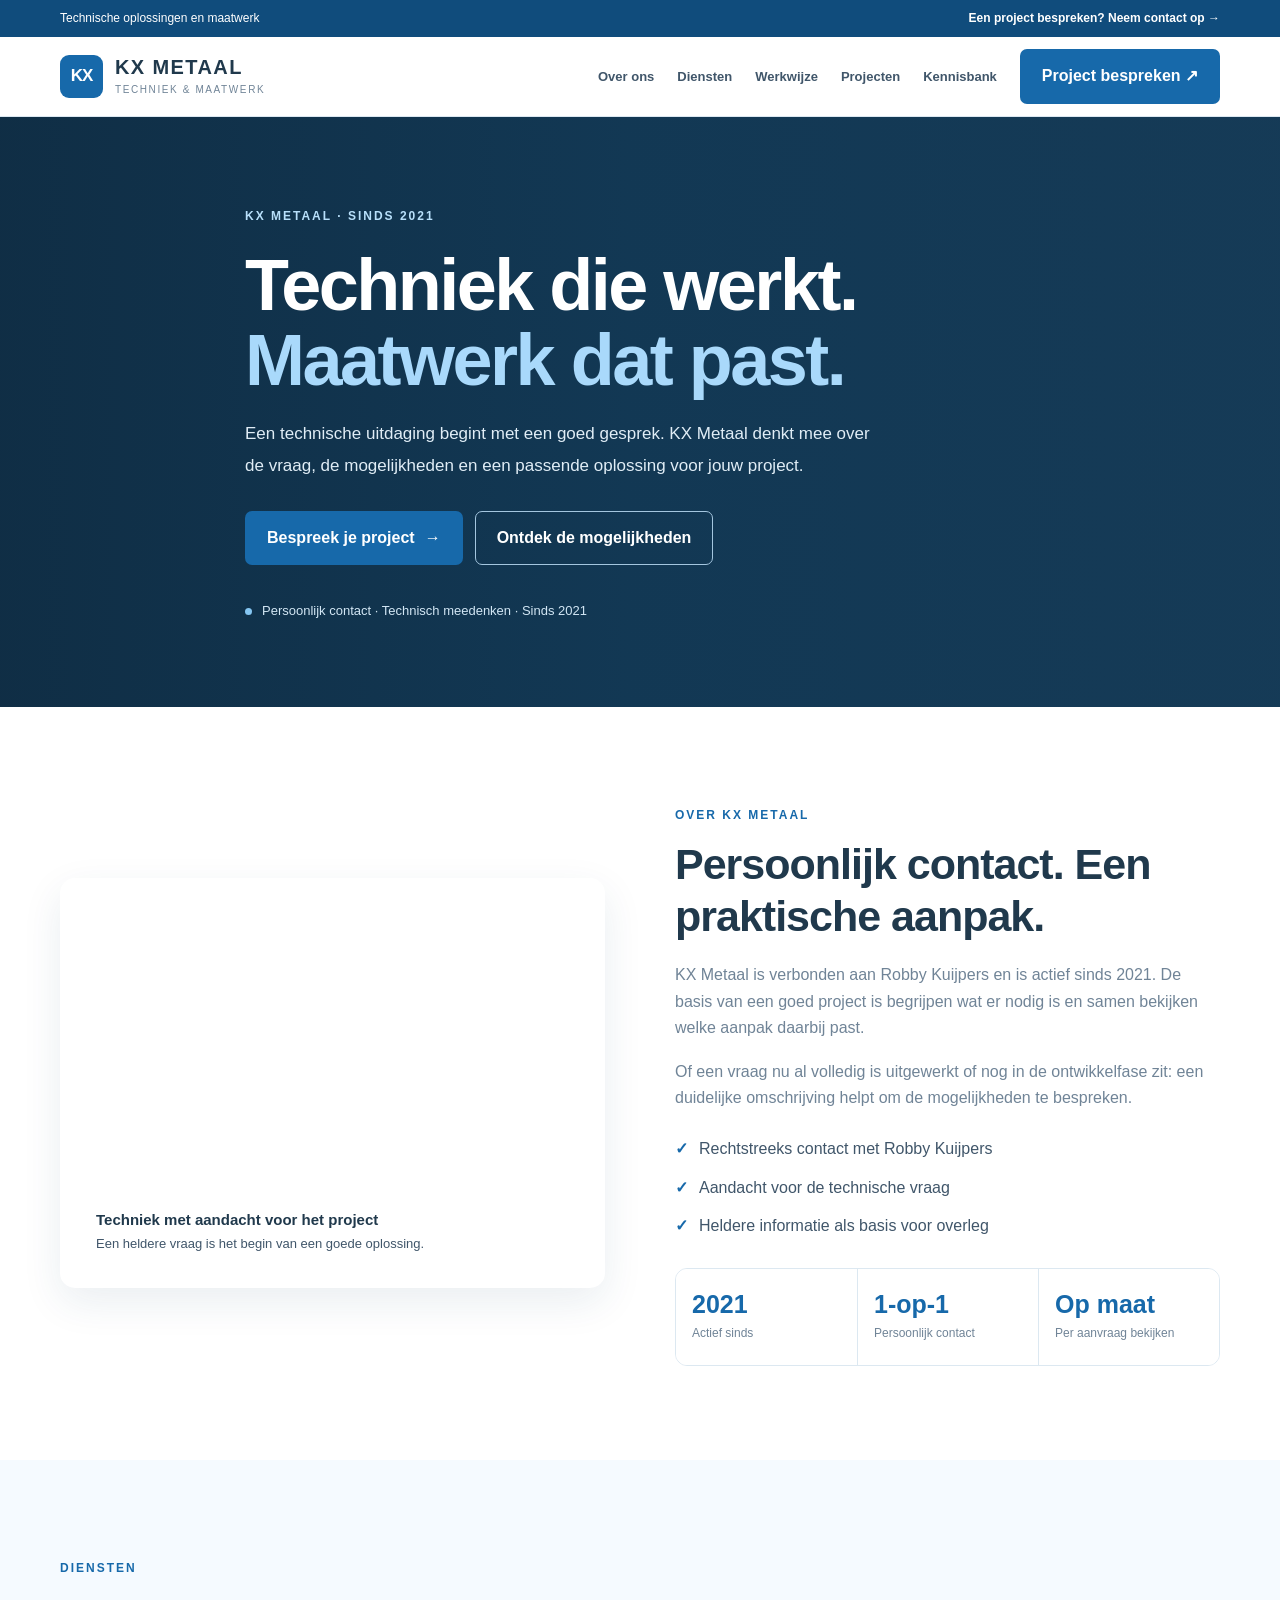
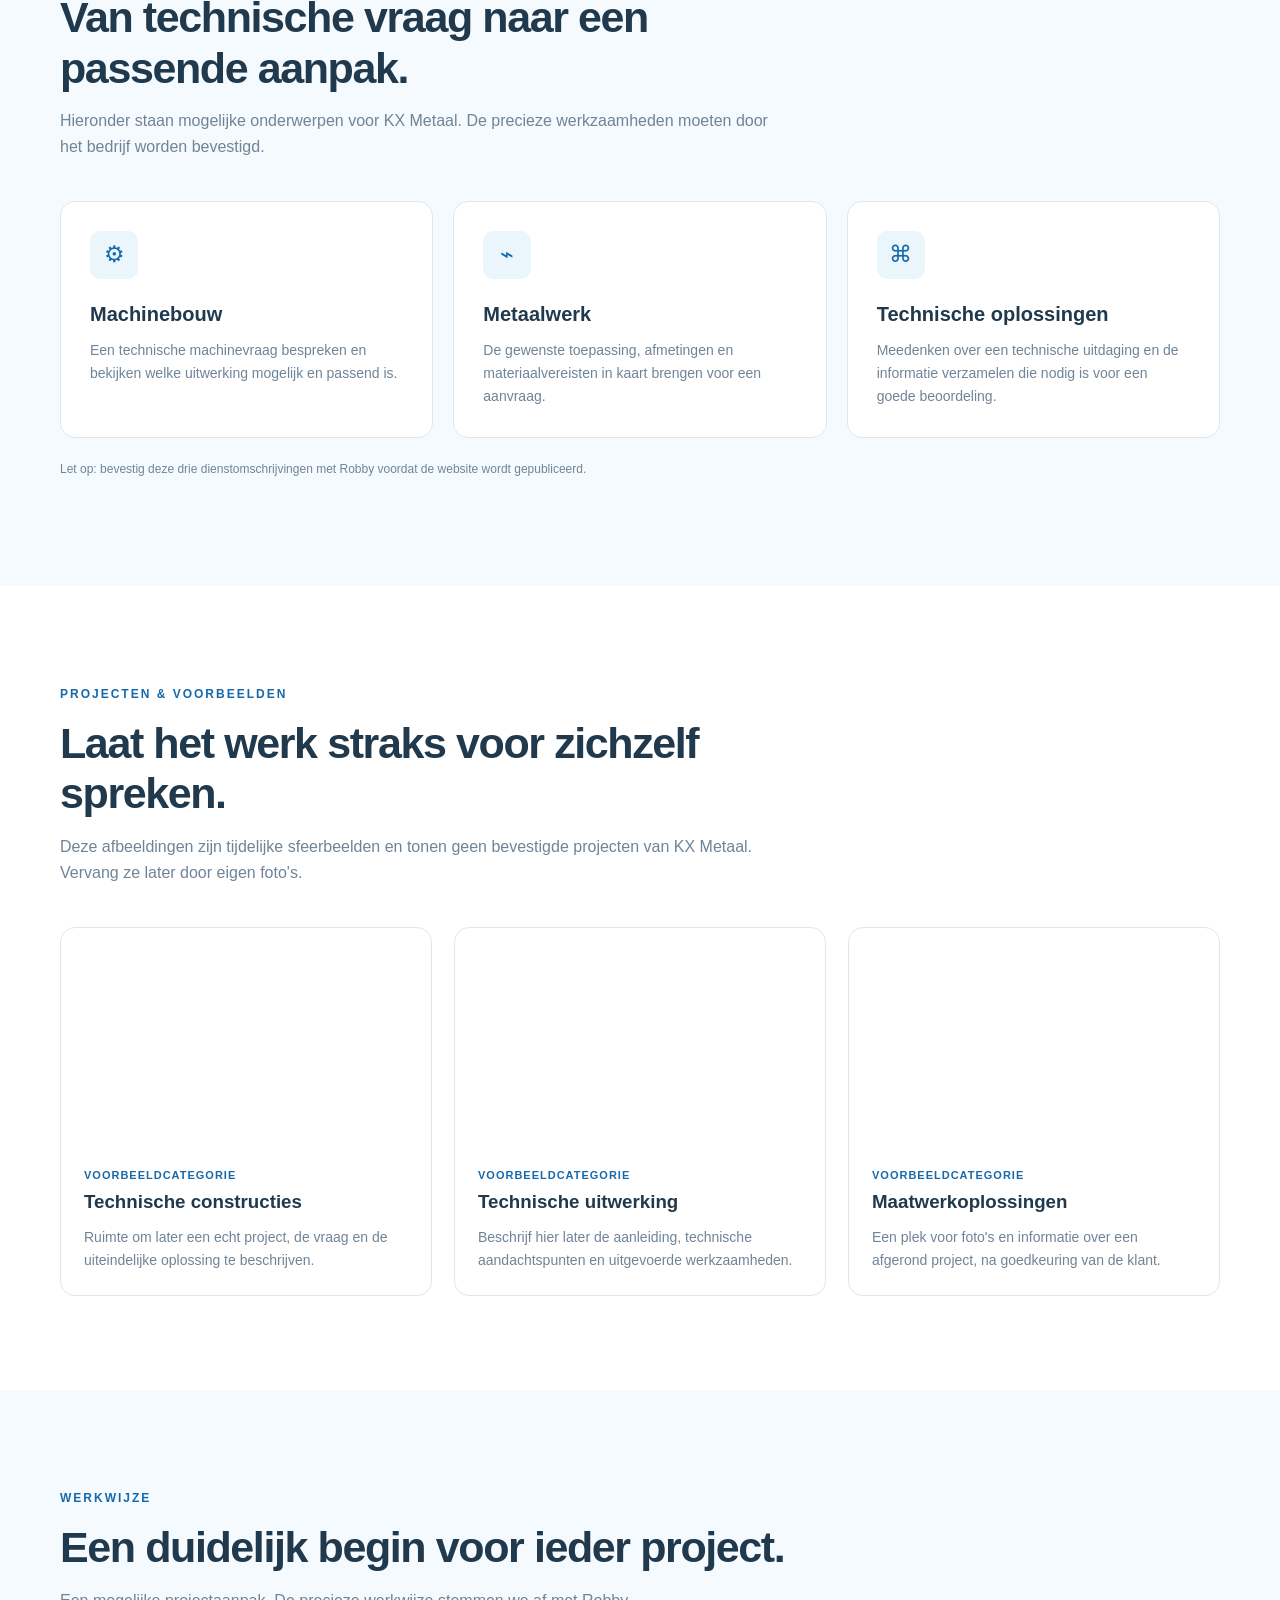
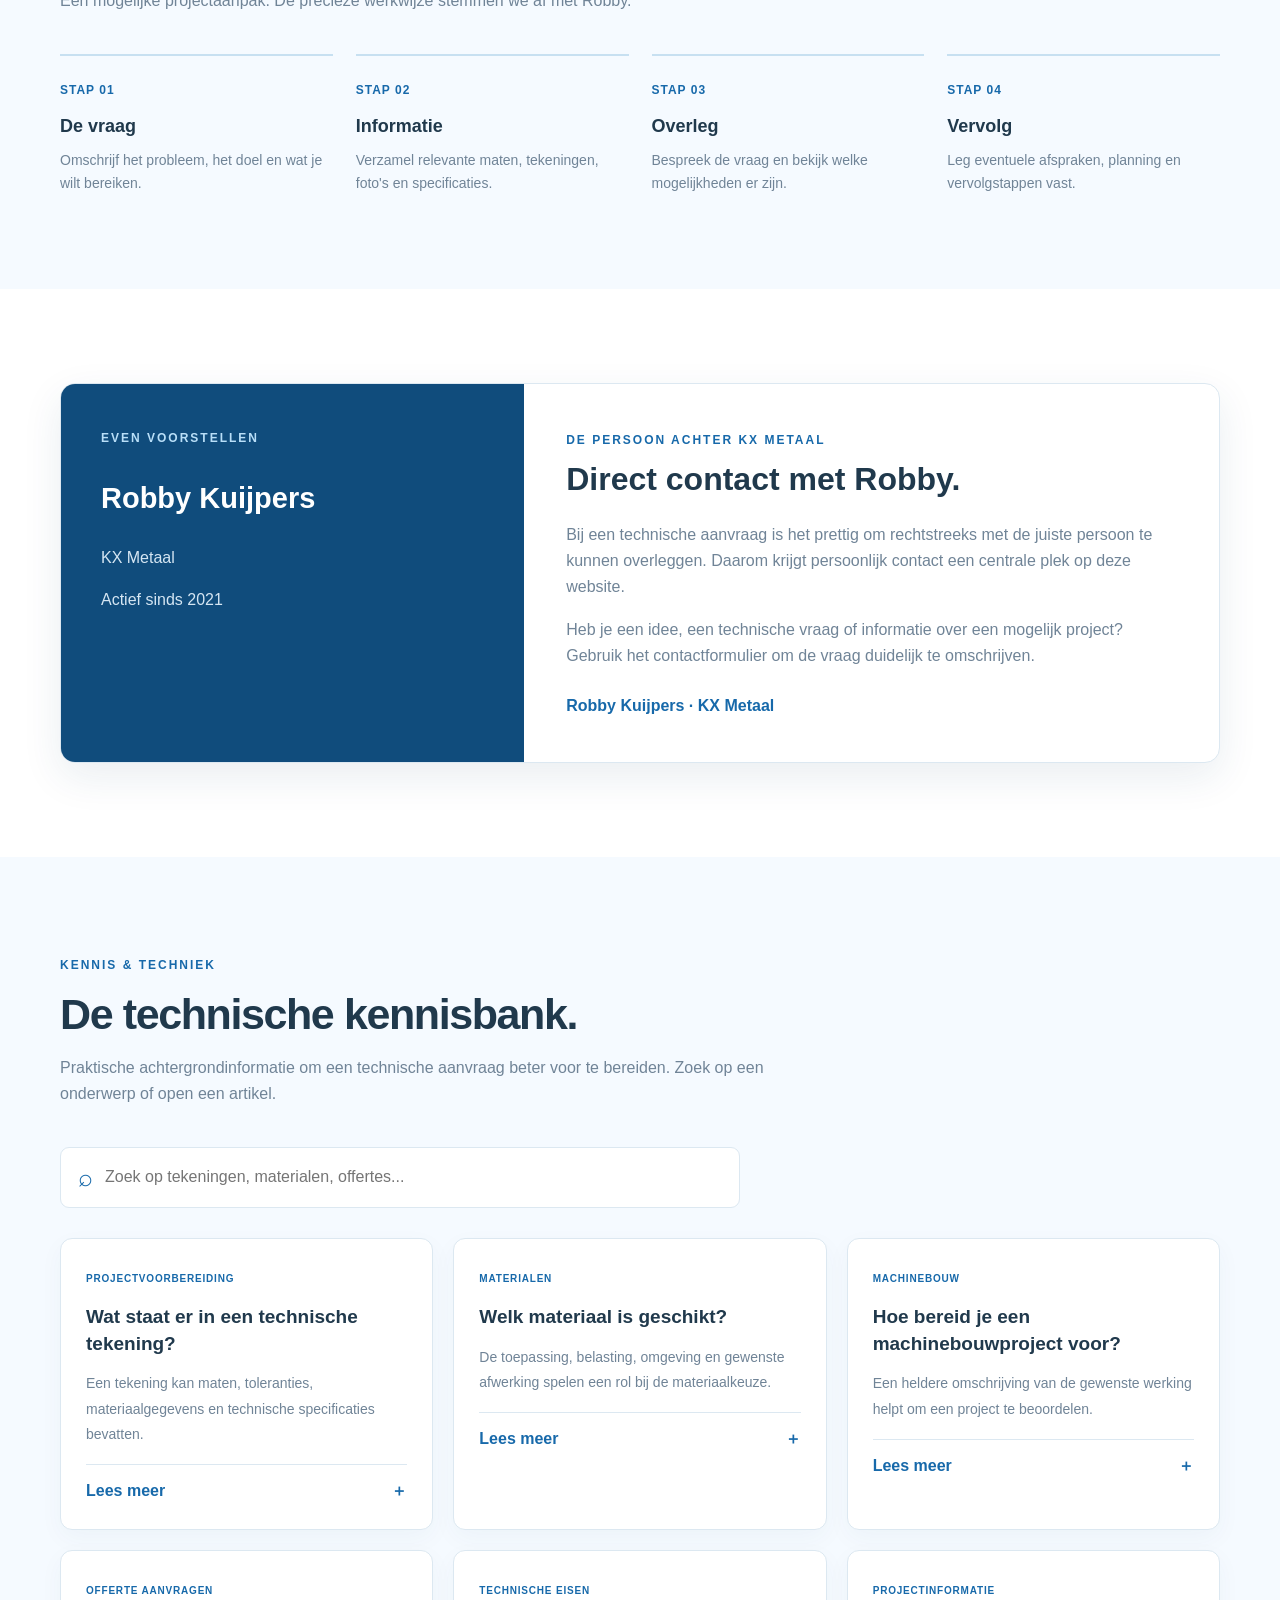
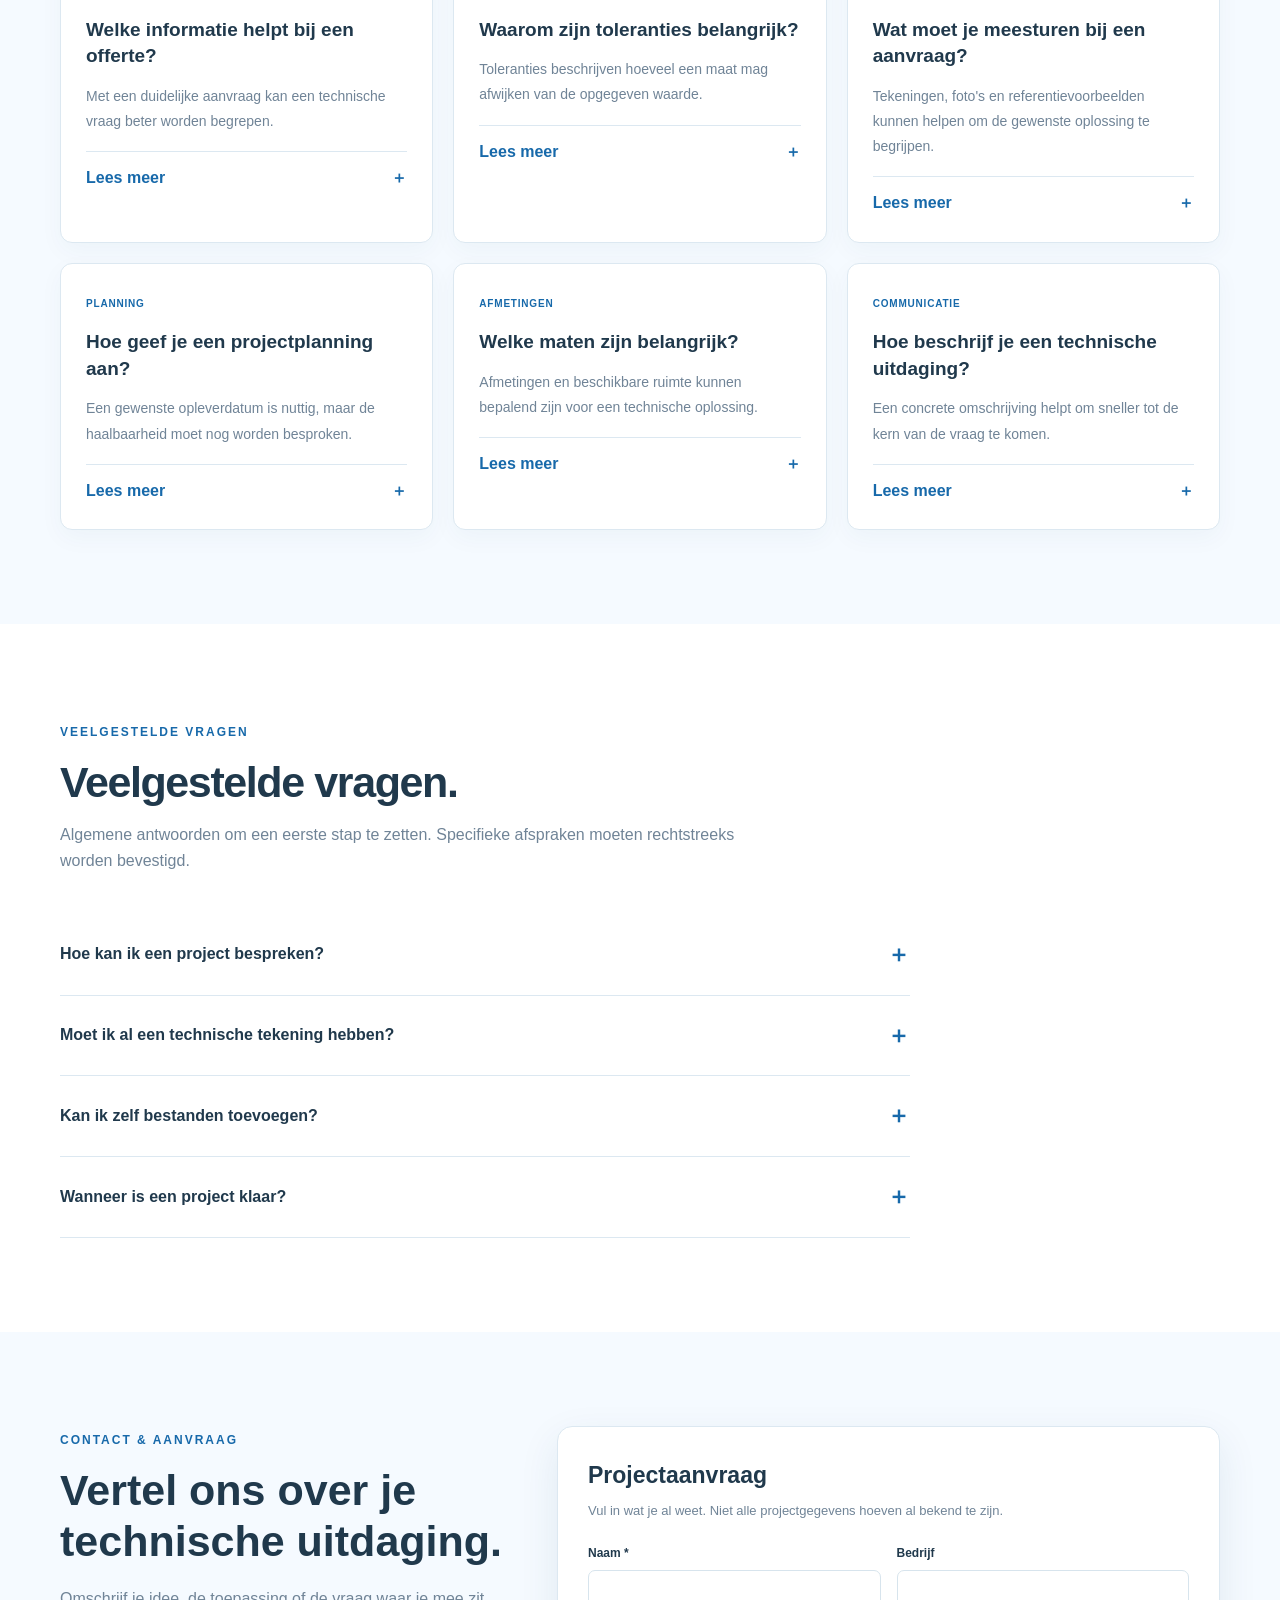
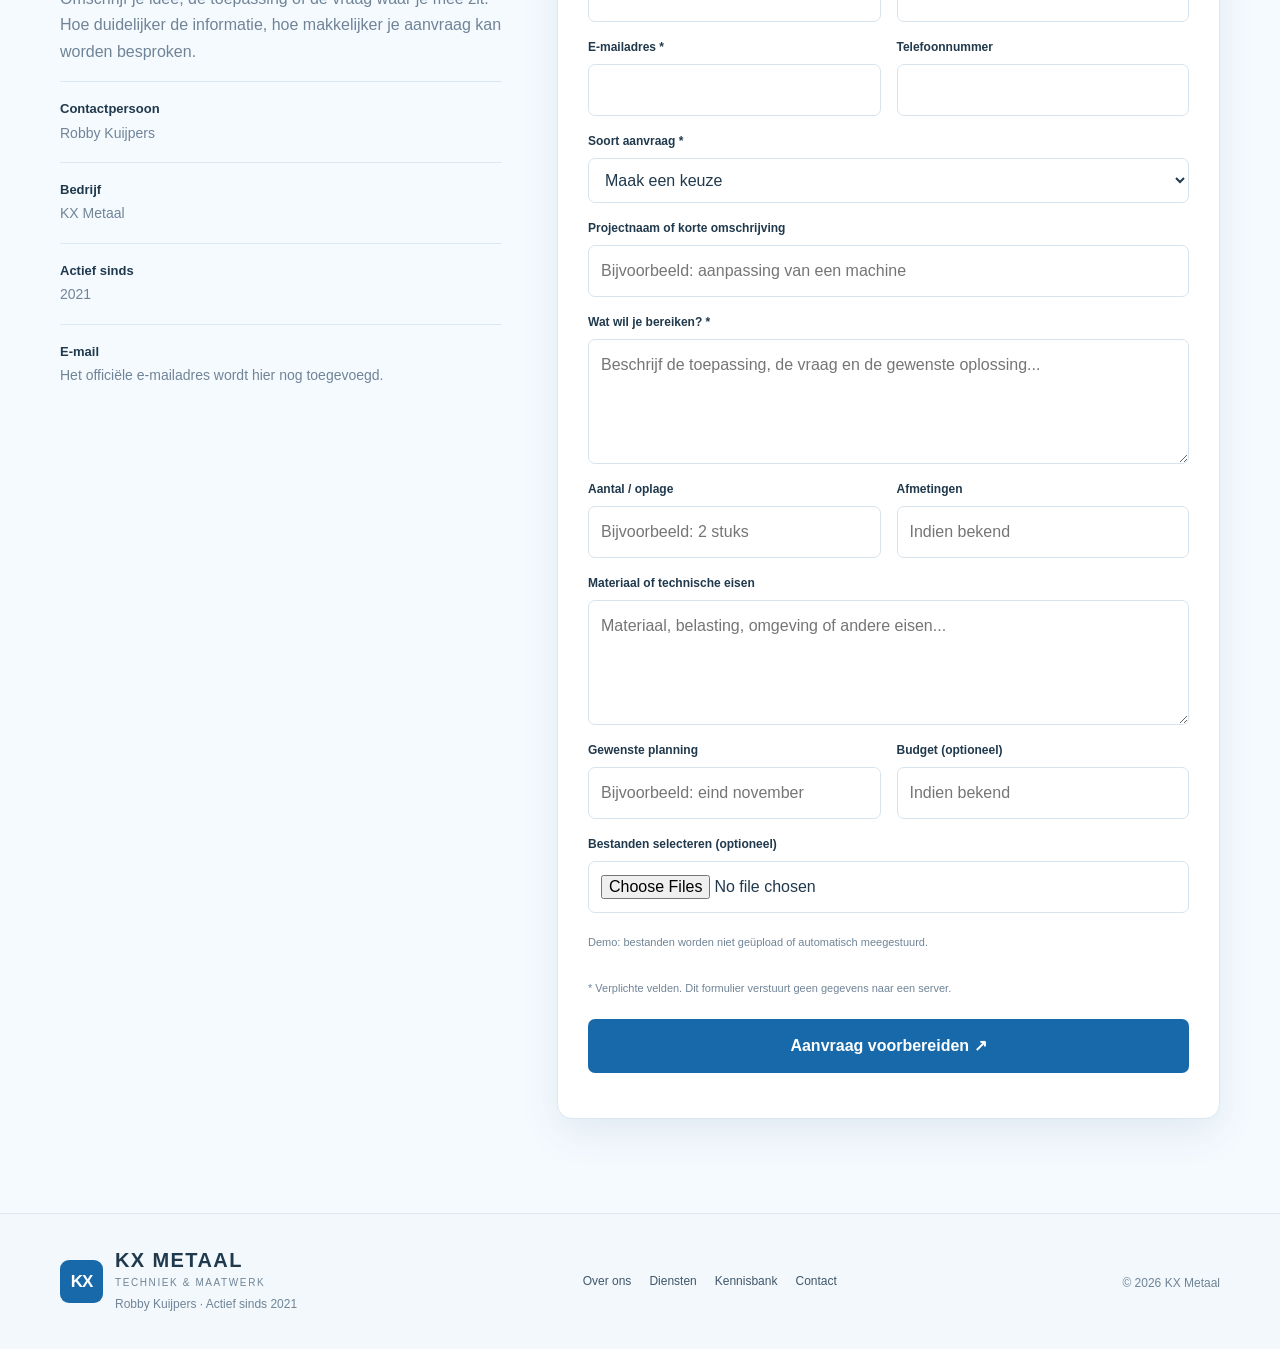
==== commit 08c0a8bb: "Update print statement from 'Hello' to 'Goodbye'" ====
--- a/index.html
+++ b/index.html
@@ -2,1626 +2,959 @@
 <!DOCTYPE html>
 <html lang="nl">
 <head>
-  <meta charset="UTF-8">
-  <meta name="viewport" content="width=device-width, initial-scale=1">
-
-  <title>KX Metaal | Techniek en metaalwerk op maat</title>
-  <meta name="description" content="Ontdek KX Metaal. Bekijk onze technische oplossingen, werkzaamheden en mogelijkheden voor zakelijke projecten. Neem contact op om uw project te bespreken.">
-  <meta name="theme-color" content="#1769aa">
-
-  <style>
-    :root {
-      --blue: #1769aa;
-      --blue-dark: #104c7c;
-      --navy: #20394c;
-      --pale: #eaf5fc;
-      --pale-2: #f5faff;
-      --white: #ffffff;
-      --text: #354b5c;
-      --muted: #6d8292;
-      --border: #dce8f0;
-      --radius: 12px;
-      --shadow: 0 16px 45px rgba(32, 70, 100, .09);
-      --max: 1180px;
-    }
-
-    * { box-sizing: border-box; }
-
-    html {
-      scroll-behavior: smooth;
-      scroll-padding-top: 95px;
-    }
-
-    body {
-      margin: 0;
-      background: var(--white);
-      color: var(--text);
-      font-family: Inter, "Segoe UI", Arial, sans-serif;
-      line-height: 1.7;
-      -webkit-font-smoothing: antialiased;
-    }
-
-    body, button, input, select, textarea { font-family: inherit; }
-
-    img { display: block; max-width: 100%; }
-
-    a { color: inherit; text-decoration: none; }
-
-    button, input, select, textarea { font-size: 1rem; }
-
-    button, a { -webkit-tap-highlight-color: transparent; }
-
-    button:focus-visible, a:focus-visible,
-    input:focus-visible, select:focus-visible,
-    textarea:focus-visible {
-      outline: 3px solid #81bde8;
-      outline-offset: 3px;
-    }
-
-    .container {
-      width: min(var(--max), calc(100% - 44px));
-      margin-inline: auto;
-    }
-
-    .section { padding: 100px 0; }
-
-    .section-light { background: var(--pale-2); }
-
-    .eyebrow {
-      display: inline-flex;
-      align-items: center;
-      gap: 10px;
-      margin: 0 0 16px;
-      color: var(--blue);
-      font-size: .76rem;
-      font-weight: 800;
-      letter-spacing: .15em;
-      text-transform: uppercase;
-    }
-
-    .eyebrow::before {
-      content: "";
-      width: 26px;
-      height: 2px;
-      background: var(--blue);
-    }
-
-    h1, h2, h3, p { margin-top: 0; }
-
-    h1, h2, h3 {
-      color: var(--navy);
-      line-height: 1.17;
-      letter-spacing: -.035em;
-    }
-
-    h1 { font-size: clamp(2.7rem, 5.5vw, 5rem); margin-bottom: 24px; }
-    h2 { font-size: clamp(2rem, 3.6vw, 3.2rem); margin-bottom: 20px; }
-    h3 { font-size: 1.25rem; margin-bottom: 12px; }
-
-    .lead {
-      max-width: 650px;
-      color: var(--muted);
-      font-size: 1.12rem;
-    }
-
-    .section-heading {
-      max-width: 720px;
-      margin-bottom: 48px;
-    }
-
-    .section-heading p:last-child { margin-bottom: 0; }
-
-    .button {
-      display: inline-flex;
-      align-items: center;
-      justify-content: center;
-      gap: 10px;
-      min-height: 50px;
-      padding: 13px 21px;
-      border: 1px solid var(--blue);
-      border-radius: 5px;
-      background: var(--blue);
-      color: white;
-      font-weight: 750;
-      cursor: pointer;
-      transition: background .2s, border-color .2s, transform .2s;
-    }
-
-    .button:hover {
-      background: var(--blue-dark);
-      border-color: var(--blue-dark);
-      transform: translateY(-2px);
-    }
-
-    .button-outline {
-      background: white;
-      color: var(--blue);
-    }
-
-    .button-outline:hover { color: white; }
-
-    .button-small { min-height: 42px; padding: 9px 15px; font-size: .9rem; }
-
-    .topbar {
-      background: var(--navy);
-      color: #e7f3fc;
-      font-size: .82rem;
-    }
-
-    .topbar-inner {
-      min-height: 38px;
-      display: flex;
-      align-items: center;
-      justify-content: space-between;
-      gap: 18px;
-    }
-
-    .topbar p { margin: 0; }
-    .topbar a { color: white; }
-
-    .header {
-      position: sticky;
-      z-index: 50;
-      top: 0;
-      background: rgba(255,255,255,.97);
-      border-bottom: 1px solid var(--border);
-      backdrop-filter: blur(14px);
-    }
-
-    .nav {
-      min-height: 82px;
-      display: flex;
-      align-items: center;
-      justify-content: space-between;
-      gap: 24px;
-    }
-
-    .brand {
-      display: inline-flex;
-      align-items: center;
-      gap: 12px;
-      flex-shrink: 0;
-    }
-
-    .brand-mark {
-      display: grid;
-      width: 47px;
-      height: 47px;
-      place-items: center;
-      background: var(--blue);
-      color: white;
-      font-size: 1.05rem;
-      font-weight: 900;
-      letter-spacing: -.06em;
-      border-radius: 4px;
-    }
-
-    .brand-name {
-      display: block;
-      color: var(--navy);
-      font-size: 1.3rem;
-      font-weight: 850;
-      line-height: 1.1;
-      letter-spacing: .02em;
-    }
-
-    .brand-caption {
-      display: block;
-      margin-top: 4px;
-      color: var(--muted);
-      font-size: .7rem;
-      letter-spacing: .13em;
-      text-transform: uppercase;
-    }
-
-    .nav-links {
-      display: flex;
-      align-items: center;
-      gap: 25px;
-    }
-
-    .nav-links > a:not(.button) {
-      color: var(--navy);
-      font-size: .91rem;
-      font-weight: 650;
-    }
-
-    .nav-links > a:not(.button):hover { color: var(--blue); }
-
-    .nav-tools { display: flex; align-items: center; gap: 12px; }
-
-    .language-button {
-      padding: 8px 10px;
-      border: 1px solid var(--border);
-      border-radius: 4px;
-      background: white;
-      color: var(--navy);
-      cursor: pointer;
-      font-size: .83rem;
-      font-weight: 800;
-    }
-
-    .menu-toggle {
-      display: none;
-      width: 44px;
-      height: 44px;
-      border: 1px solid var(--border);
-      border-radius: 5px;
-      background: white;
-      color: var(--navy);
-      cursor: pointer;
-      font-size: 1.4rem;
-    }
-
-    .hero {
-      position: relative;
-      overflow: hidden;
-      padding: 74px 0 88px;
-      background:
-        linear-gradient(90deg, rgba(255,255,255,.99) 0%,
-        rgba(255,255,255,.96) 37%,
-        rgba(255,255,255,.76) 59%,
-        rgba(255,255,255,.12) 100%),
-        url("https://images.unsplash.com/photo-1567789884554-0b844b597180?auto=format&fit=crop&w=2000&q=85")
-        center / cover no-repeat;
-    }
-
-    .hero-content { max-width: 700px; }
-
-    .hero h1 span { color: var(--blue); }
-
-    .hero .lead { max-width: 580px; margin-bottom: 30px; }
-
-    .hero-actions { display: flex; flex-wrap: wrap; gap: 12px; }
-
-    .hero-note {
-      display: flex;
-      align-items: center;
-      gap: 10px;
-      margin-top: 30px;
-      color: var(--muted);
-      font-size: .87rem;
-    }
-
-    .hero-note::before {
-      content: "";
-      width: 8px;
-      height: 8px;
-      border-radius: 50%;
-      background: var(--blue);
-    }
-
-    .trust-strip {
-      border-block: 1px solid var(--border);
-      background: white;
-    }
-
-    .trust-inner {
-      min-height: 88px;
-      display: flex;
-      align-items: center;
-      justify-content: space-between;
-      gap: 25px;
-      flex-wrap: wrap;
-    }
-
-    .trust-item {
-      color: var(--navy);
-      font-size: .91rem;
-      font-weight: 750;
-    }
-
-    .trust-item span {
-      margin-right: 9px;
-      color: var(--blue);
-    }
-
-    .intro-grid {
-      display: grid;
-      grid-template-columns: 1fr 1fr;
-      align-items: center;
-      gap: 72px;
-    }
-
-    .image-frame {
-      position: relative;
-      min-height: 420px;
-      background: var(--pale);
-    }
-
-    .image-frame img {
-      position: absolute;
-      inset: 0;
-      width: 100%;
-      height: 100%;
-      object-fit: cover;
-    }
-
-    .image-note {
-      position: absolute;
-      right: -15px;
-      bottom: 22px;
-      max-width: 240px;
-      padding: 18px 22px;
-      background: white;
-      border-left: 4px solid var(--blue);
-      box-shadow: var(--shadow);
-      color: var(--navy);
-      font-size: .91rem;
-      font-weight: 750;
-    }
-
-    .intro-copy p { color: var(--muted); }
-
-    .text-link {
-      display: inline-flex;
-      align-items: center;
-      gap: 9px;
-      margin-top: 10px;
-      color: var(--blue);
-      font-weight: 800;
-    }
-
-    .text-link:hover { color: var(--blue-dark); }
-
-    .service-grid {
-      display: grid;
-      grid-template-columns: repeat(3, 1fr);
-      gap: 22px;
-    }
-
-    .service-card {
-      overflow: hidden;
-      border: 1px solid var(--border);
-      background: white;
-      transition: transform .25s, box-shadow .25s;
-    }
-
-    .service-card:hover {
-      transform: translateY(-5px);
-      box-shadow: var(--shadow);
-    }
-
-    .service-image {
-      height: 210px;
-      background: var(--pale);
-      overflow: hidden;
-    }
-
-    .service-image img {
-      width: 100%;
-      height: 100%;
-      object-fit: cover;
-      transition: transform .4s;
-    }
-
-    .service-card:hover .service-image img { transform: scale(1.04); }
-
-    .service-content { padding: 26px; }
-
-    .service-content p {
-      margin-bottom: 0;
-      color: var(--muted);
-      font-size: .94rem;
-    }
-
-    .service-number {
-      display: block;
-      margin-bottom: 14px;
-      color: var(--blue);
-      font-size: .78rem;
-      font-weight: 850;
-      letter-spacing: .13em;
-    }
-
-    .notice {
-      margin-top: 25px;
-      padding: 15px 18px;
-      border-left: 3px solid #7eafd2;
-      background: #edf7fd;
-      color: #38576e;
-      font-size: .9rem;
-    }
-
-    .projects-grid {
-      display: grid;
-      grid-template-columns: repeat(3, 1fr);
-      gap: 22px;
-    }
-
-    .project-card {
-      border: 1px solid var(--border);
-      background: white;
-    }
-
-    .project-photo {
-      position: relative;
-      height: 235px;
-      overflow: hidden;
-      background: var(--pale);
-    }
-
-    .project-photo img {
-      width: 100%;
-      height: 100%;
-      object-fit: cover;
-      transition: transform .4s;
-    }
-
-    .project-card:hover .project-photo img { transform: scale(1.04); }
-
-    .project-label {
-      position: absolute;
-      left: 14px;
-      bottom: 14px;
-      padding: 6px 10px;
-      background: white;
-      color: var(--navy);
-      font-size: .75rem;
-      font-weight: 800;
-    }
-
-    .project-content { padding: 24px; }
-
-    .project-content p {
-      margin-bottom: 0;
-      color: var(--muted);
-      font-size: .92rem;
-    }
-
-    .workflow {
-      display: grid;
-      grid-template-columns: repeat(5, 1fr);
-      gap: 0;
-      margin-top: 50px;
-    }
-
-    .step {
-      position: relative;
-      padding: 0 20px;
-      border-left: 1px solid #cfe1ee;
-    }
-
-    .step:first-child { border-left: 0; padding-left: 0; }
-
-    .step-number {
-      display: grid;
-      width: 46px;
-      height: 46px;
-      margin-bottom: 22px;
-      place-items: center;
-      border: 1px solid #b8d7eb;
-      border-radius: 50%;
-      background: white;
-      color: var(--blue);
-      font-weight: 850;
-    }
-
-    .step p { color: var(--muted); font-size: .9rem; }
-
-    .about-band {
-      position: relative;
-      overflow: hidden;
-      padding: 82px 0;
-      background: var(--navy);
-      color: #dceaf4;
-    }
-
-    .about-band::after {
-      position: absolute;
-      top: -110px;
-      right: -80px;
-      width: 390px;
-      height: 390px;
-      border: 1px solid rgba(255,255,255,.12);
-      border-radius: 50%;
-      content: "";
-      box-shadow: 0 0 0 45px rgba(255,255,255,.025),
-                  0 0 0 90px rgba(255,255,255,.025);
-      pointer-events: none;
-    }
-
-    .about-grid {
-      position: relative;
-      z-index: 1;
-      display: grid;
-      grid-template-columns: 1fr 1fr;
-      align-items: center;
-      gap: 60px;
-    }
-
-    .about-band h2 { color: white; }
-    .about-band p { color: #d0e0ed; }
-    .about-band .eyebrow { color: #9bd1f5; }
-    .about-band .eyebrow::before { background: #9bd1f5; }
-
-    .about-points { display: grid; gap: 16px; }
-
-    .about-point {
-      padding: 19px 22px;
-      border: 1px solid rgba(255,255,255,.17);
-      background: rgba(255,255,255,.05);
-    }
-
-    .about-point strong { display: block; color: white; margin-bottom: 4px; }
-    .about-point span { color: #c9dce9; font-size: .92rem; }
-
-    .faq-list {
-      max-width: 850px;
-      border-top: 1px solid var(--border);
-    }
-
-    .faq-item { border-bottom: 1px solid var(--border); }
-
-    .faq-question {
-      display: flex;
-      width: 100%;
-      align-items: center;
-      justify-content: space-between;
-      gap: 20px;
-      padding: 23px 0;
-      border: 0;
-      background: transparent;
-      color: var(--navy);
-      text-align: left;
-      font-weight: 800;
-      cursor: pointer;
-    }
-
-    .faq-symbol {
-      color: var(--blue);
-      font-size: 1.4rem;
-      transition: transform .2s;
-    }
-
-    .faq-answer {
-      display: none;
-      max-width: 720px;
-      padding: 0 35px 23px 0;
-      color: var(--muted);
-    }
-
-    .faq-item.open .faq-answer { display: block; }
-    .faq-item.open .faq-symbol { transform: rotate(45deg); }
-
-    .contact-grid {
-      display: grid;
-      grid-template-columns: .85fr 1.15fr;
-      gap: 55px;
-      align-items: start;
-    }
-
-    .contact-routes { display: grid; gap: 14px; margin-top: 30px; }
-
-    .contact-route {
-      display: flex;
-      align-items: flex-start;
-      gap: 16px;
-      padding: 19px;
-      border: 1px solid var(--border);
-      background: white;
-    }
-
-    .route-icon {
-      display: grid;
-      width: 42px;
-      height: 42px;
-      flex-shrink: 0;
-      place-items: center;
-      background: var(--pale);
-      color: var(--blue);
-      font-size: 1.1rem;
-      font-weight: 850;
-    }
-
-    .contact-route strong { display: block; color: var(--navy); }
-    .contact-route span { color: var(--muted); font-size: .89rem; }
-
-    .form-card {
-      padding: 32px;
-      border: 1px solid var(--border);
-      background: white;
-      box-shadow: var(--shadow);
-    }
-
-    .form-card h3 { font-size: 1.5rem; }
-
-    .form-grid {
-      display: grid;
-      grid-template-columns: 1fr 1fr;
-      gap: 18px;
-    }
-
-    .field { display: grid; gap: 7px; }
-    .field-full { grid-column: 1 / -1; }
-
-    .field label {
-      color: var(--navy);
-      font-size: .87rem;
-      font-weight: 750;
-    }
-
-    .field input, .field select, .field textarea {
-      width: 100%;
-      min-height: 47px;
-      padding: 11px 13px;
-      border: 1px solid #cad9e4;
-      border-radius: 4px;
-      background: white;
-      color: var(--navy);
-    }
-
-    .field textarea { min-height: 130px; resize: vertical; }
-
-    .field input::placeholder, .field textarea::placeholder { color: #8799a7; }
-
-    .field small { color: var(--muted); font-size: .8rem; }
-
-    .file-list { margin: 0; padding-left: 20px; color: var(--muted); font-size: .86rem; }
-
-    .form-note {
-      margin: 16px 0;
-      color: var(--muted);
-      font-size: .83rem;
-    }
-
-    .form-status {
-      margin-top: 15px;
-      color: var(--blue-dark);
-      font-size: .9rem;
-      overflow-wrap: anywhere;
-    }
-
-    .footer {
-      padding: 60px 0 22px;
-      background: #f0f7fc;
-      border-top: 1px solid var(--border);
-    }
-
-    .footer-grid {
-      display: grid;
-      grid-template-columns: 1.3fr 1fr 1fr;
-      gap: 45px;
-      padding-bottom: 42px;
-    }
-
-    .footer p, .footer a { color: var(--muted); font-size: .9rem; }
-    .footer h3 { font-size: 1rem; letter-spacing: 0; }
-    .footer-links { display: grid; gap: 9px; }
-    .footer-links a:hover { color: var(--blue); }
-
-    .footer-bottom {
-      display: flex;
-      justify-content: space-between;
-      gap: 20px;
-      flex-wrap: wrap;
-      padding-top: 22px;
-      border-top: 1px solid var(--border);
-      color: var(--muted);
-      font-size: .82rem;
-    }
-
-    .reveal {
-      opacity: 0;
-      transform: translateY(16px);
-      transition: opacity .55s ease, transform .55s ease;
-    }
-
-    .reveal.visible { opacity: 1; transform: translateY(0); }
-
-    .skip-link {
-      position: absolute;
-      top: -100px;
-      left: 12px;
-      z-index: 100;
-      padding: 10px;
-      background: white;
-      color: var(--navy);
-    }
-
-    .skip-link:focus { top: 12px; }
-
-    @media (prefers-reduced-motion: reduce) {
-      *, *::before, *::after {
-        scroll-behavior: auto !important;
-        transition-duration: .01ms !important;
-        animation-duration: .01ms !important;
-      }
-      .reveal { opacity: 1; transform: none; }
-    }
-
-    @media (max-width: 1050px) {
-      .nav-links { gap: 15px; }
-      .nav-links > a:not(.button) { font-size: .84rem; }
-      .nav-links .button { padding-inline: 13px; }
-      .intro-grid { gap: 45px; }
-      .workflow { grid-template-columns: repeat(3, 1fr); row-gap: 32px; }
-      .step:nth-child(4) { border-left: 0; padding-left: 0; }
-    }
-
-    @media (max-width: 820px) {
-      .topbar-inner { justify-content: center; text-align: center; }
-      .topbar-inner p:last-child { display: none; }
-
-      .nav { min-height: 72px; }
-      .menu-toggle { display: inline-grid; place-items: center; }
-      .nav-tools { margin-left: auto; }
-
-      .nav-links {
-        position: absolute;
-        top: 100%;
-        right: 0;
-        left: 0;
-        display: none;
-        align-items: stretch;
-        gap: 0;
-        padding: 12px 22px 22px;
-        border-bottom: 1px solid var(--border);
-        background: white;
-        box-shadow: var(--shadow);
-      }
-
-      .nav-links.open { display: flex; flex-direction: column; }
-      .nav-links > a:not(.button) { padding: 12px 0; font-size: 1rem; }
-      .nav-links .button { margin-top: 8px; }
-      .hero { padding: 68px 0; background-position: 60% center; }
-      .hero-content { max-width: 620px; }
-      .intro-grid, .about-grid, .contact-grid { grid-template-columns: 1fr; }
-      .image-frame { min-height: 360px; }
-      .service-grid, .projects-grid { grid-template-columns: repeat(2, 1fr); }
-      .workflow { grid-template-columns: repeat(2, 1fr); }
-      .step:nth-child(3), .step:nth-child(5) { border-left: 0; padding-left: 0; }
-      .step:nth-child(4) { border-left: 1px solid #cfe1ee; padding-left: 20px; }
-      .footer-grid { grid-template-columns: 1fr 1fr; }
-      .footer-grid > :first-child { grid-column: 1 / -1; }
-    }
-
-    @media (max-width: 560px) {
-      .container { width: min(100% - 32px, var(--max)); }
-      .section { padding: 68px 0; }
-      .brand-caption { font-size: .62rem; }
-      .brand-name { font-size: 1.13rem; }
-      .brand-mark { width: 42px; height: 42px; }
-      .hero { padding: 58px 0; }
-      h1 { font-size: clamp(2.4rem, 12vw, 3.6rem); }
-      .hero-actions { align-items: stretch; flex-direction: column; }
-      .hero-actions .button { width: 100%; }
-      .trust-inner { justify-content: flex-start; padding-block: 22px; gap: 12px 20px; }
-      .trust-item { width: calc(50% - 10px); font-size: .82rem; }
-      .image-frame { min-height: 290px; }
-      .image-note { right: 10px; bottom: 10px; max-width: 200px; }
-      .service-grid, .projects-grid, .workflow, .form-grid, .footer-grid { grid-template-columns: 1fr; }
-      .step, .step:first-child, .step:nth-child(4) {
-        padding: 0 0 0 20px;
-        border-left: 1px solid #cfe1ee;
-      }
-      .step-number { margin-bottom: 12px; }
-      .form-card { padding: 22px 17px; }
-      .footer-grid > :first-child { grid-column: auto; }
-      .footer-bottom { flex-direction: column; }
-    }
-  </style>
+<meta charset="UTF-8">
+<meta name="viewport" content="width=device-width, initial-scale=1.0">
+<meta name="theme-color" content="#1769aa">
+<meta name="description" content="KX Metaal — technische oplossingen en maatwerk door Robby Kuijpers. Actief sinds 2021.">
+<title>KX Metaal | Techniek en maatwerk sinds 2021</title>
+
+<style>
+:root {
+  --blue: #1769aa;
+  --blue-dark: #104c7c;
+  --navy: #20394c;
+  --text: #40566a;
+  --muted: #708497;
+  --pale: #eaf5fc;
+  --pale-2: #f5faff;
+  --white: #fff;
+  --line: #dce8f1;
+  --shadow: 0 14px 40px rgba(25, 65, 95, .09);
+  --radius: 15px;
+}
+* { box-sizing: border-box; }
+html { scroll-behavior: smooth; scroll-padding-top: 95px; }
+body {
+  margin: 0;
+  font-family: Inter, "Segoe UI", Arial, sans-serif;
+  background: white;
+  color: var(--navy);
+  line-height: 1.65;
+}
+a { color: inherit; text-decoration: none; }
+button, input, select, textarea { font: inherit; }
+button, a { -webkit-tap-highlight-color: transparent; }
+button { cursor: pointer; }
+img { max-width: 100%; display: block; }
+.container { width: min(1160px, calc(100% - 44px)); margin: auto; }
+.section { padding: 94px 0; }
+.section-light { background: var(--pale-2); }
+.eyebrow {
+  color: var(--blue);
+  font-size: 12px;
+  font-weight: 800;
+  letter-spacing: 2px;
+  text-transform: uppercase;
+}
+.section-heading {
+  max-width: 730px;
+  margin-bottom: 40px;
+}
+.section-heading h2 {
+  font-size: clamp(30px, 4vw, 43px);
+  letter-spacing: -1.4px;
+  line-height: 1.17;
+  margin: 12px 0;
+}
+.section-heading p { color: var(--muted); margin: 15px 0 0; }
+.btn {
+  display: inline-flex;
+  align-items: center;
+  justify-content: center;
+  gap: 10px;
+  padding: 13px 21px;
+  border: 1px solid transparent;
+  border-radius: 7px;
+  background: var(--blue);
+  color: white;
+  font-weight: 700;
+  transition: .2s ease;
+}
+.btn:hover { background: var(--blue-dark); transform: translateY(-2px); }
+.btn-outline { background: white; color: var(--blue); border-color: #c8dce9; }
+.btn-outline:hover { background: var(--pale); color: var(--blue-dark); }
+.topbar { background: var(--blue-dark); color: white; font-size: 12px; }
+.topbar-inner {
+  min-height: 37px;
+  display: flex;
+  justify-content: space-between;
+  align-items: center;
+  gap: 15px;
+}
+.topbar p { margin: 0; }
+.topbar a { font-weight: 700; }
+header {
+  position: sticky;
+  top: 0;
+  z-index: 20;
+  background: rgba(255,255,255,.96);
+  backdrop-filter: blur(14px);
+  border-bottom: 1px solid var(--line);
+}
+.nav {
+  display: flex;
+  min-height: 79px;
+  align-items: center;
+  justify-content: space-between;
+  gap: 25px;
+}
+.brand { display: flex; align-items: center; gap: 12px; flex-shrink: 0; }
+.brand-symbol {
+  width: 43px;
+  height: 43px;
+  border-radius: 9px;
+  display: grid;
+  place-items: center;
+  background: var(--blue);
+  color: white;
+  font-size: 17px;
+  font-weight: 900;
+  letter-spacing: -1px;
+}
+.brand strong { display: block; font-size: 20px; letter-spacing: 1.4px; line-height: 1.2; }
+.brand small { display: block; color: var(--muted); font-size: 10px; letter-spacing: 1.6px; margin-top: 3px; }
+.nav-links { display: flex; align-items: center; gap: 23px; }
+.nav-links a:not(.btn) { font-size: 13px; color: var(--text); font-weight: 650; }
+.nav-links a:not(.btn):hover { color: var(--blue); }
+.menu-toggle {
+  display: none;
+  background: white;
+  border: 1px solid var(--line);
+  border-radius: 7px;
+  padding: 9px 12px;
+  color: var(--navy);
+}
+.hero {
+  position: relative;
+  overflow: hidden;
+  color: white;
+  background: #183d59;
+  min-height: 570px;
+  display: flex;
+  align-items: center;
+}
+.hero::before {
+  content: "";
+  position: absolute;
+  inset: 0;
+  background:
+    linear-gradient(90deg, rgba(15,45,68,.94) 0%, rgba(17,55,83,.83) 49%, rgba(17,55,83,.38) 100%),
+    url("https://images.unsplash.com/photo-1581092160562-40aa08e78837?auto=format&fit=crop&w=2000&q=85") center/cover;
+}
+.hero-content { position: relative; z-index: 1; padding: 85px 0; max-width: 790px; }
+.hero .eyebrow { color: #b8e0fb; }
+.hero h1 {
+  font-size: clamp(42px, 6.5vw, 72px);
+  line-height: 1.04;
+  letter-spacing: -2.5px;
+  margin: 20px 0;
+  max-width: 780px;
+}
+.hero h1 span { color: #a9d9fb; }
+.hero p { max-width: 630px; color: #e0edf6; font-size: 17px; line-height: 1.85; }
+.hero-actions { display: flex; flex-wrap: wrap; gap: 12px; margin-top: 30px; }
+.hero .btn-outline { background: transparent; color: white; border-color: #a4c6df; }
+.hero .btn-outline:hover { background: rgba(255,255,255,.12); }
+.hero-note { margin-top: 35px; display: flex; align-items: center; gap: 10px; color: #d2e6f4; font-size: 13px; }
+.hero-note span { width: 7px; height: 7px; background: #85c6f2; border-radius: 50%; }
+.intro-grid { display: grid; grid-template-columns: 1fr 1fr; gap: 70px; align-items: center; }
+.intro-image {
+  min-height: 410px;
+  background: url("https://images.unsplash.com/photo-1567789884554-0b844b597180?auto=format&fit=crop&w=1100&q=85") center/cover;
+  border-radius: var(--radius);
+  position: relative;
+  box-shadow: var(--shadow);
+}
+.image-caption {
+  position: absolute;
+  bottom: 18px;
+  left: 18px;
+  right: 18px;
+  background: rgba(255,255,255,.95);
+  padding: 16px 18px;
+  border-radius: 9px;
+  font-size: 13px;
+  color: var(--text);
+}
+.image-caption strong { display: block; color: var(--navy); font-size: 15px; }
+.intro-copy h2 { font-size: clamp(30px, 4vw, 43px); line-height: 1.2; letter-spacing: -1px; margin: 12px 0 20px; }
+.intro-copy p { color: var(--muted); margin: 0 0 17px; }
+.check-list { list-style: none; padding: 0; margin: 25px 0; }
+.check-list li { margin: 12px 0; color: var(--text); display: flex; gap: 11px; }
+.check-list li::before { content: "✓"; color: var(--blue); font-weight: 900; }
+.stats {
+  display: grid;
+  grid-template-columns: repeat(3, 1fr);
+  border: 1px solid var(--line);
+  border-radius: 12px;
+  overflow: hidden;
+  margin-top: 28px;
+}
+.stat { padding: 20px 16px; background: white; }
+.stat + .stat { border-left: 1px solid var(--line); }
+.stat strong { display: block; color: var(--blue); font-size: 25px; line-height: 1.2; }
+.stat span { color: var(--muted); font-size: 12px; }
+.service-grid { display: grid; grid-template-columns: repeat(3, 1fr); gap: 20px; }
+.service-card {
+  padding: 29px;
+  background: white;
+  border: 1px solid var(--line);
+  border-radius: var(--radius);
+  transition: .25s ease;
+}
+.service-card:hover { transform: translateY(-5px); box-shadow: var(--shadow); border-color: #bdd9ed; }
+.service-icon {
+  width: 48px; height: 48px; display: grid; place-items: center;
+  background: var(--pale); color: var(--blue); border-radius: 10px; font-size: 23px;
+}
+.service-card h3 { margin: 19px 0 8px; font-size: 20px; }
+.service-card p { color: var(--muted); font-size: 14px; margin: 0; }
+.service-note { margin-top: 22px; color: var(--muted); font-size: 12px; }
+.project-grid { display: grid; grid-template-columns: repeat(3, 1fr); gap: 22px; }
+.project-card { border: 1px solid var(--line); border-radius: var(--radius); overflow: hidden; background: white; }
+.project-photo { height: 210px; background-size: cover; background-position: center; }
+.project-card:nth-child(1) .project-photo {
+  background-image: url("https://images.unsplash.com/photo-1565043589221-1a6fd9ae45c7?auto=format&fit=crop&w=800&q=80");
+}
+.project-card:nth-child(2) .project-photo {
+  background-image: url("https://images.unsplash.com/photo-1581092921461-eab62e97a780?auto=format&fit=crop&w=800&q=80");
+}
+.project-card:nth-child(3) .project-photo {
+  background-image: url("https://images.unsplash.com/photo-1581092580497-e0d23cbdf1dc?auto=format&fit=crop&w=800&q=80");
+}
+.project-copy { padding: 23px; }
+.project-copy h3 { margin: 0 0 8px; }
+.project-copy p { color: var(--muted); font-size: 14px; margin: 0; }
+.project-label { color: var(--blue); font-size: 11px; font-weight: 800; letter-spacing: 1px; text-transform: uppercase; }
+.process-grid { display: grid; grid-template-columns: repeat(4, 1fr); gap: 23px; }
+.process-step { padding-top: 20px; border-top: 2px solid #c7e0f1; }
+.process-number { color: var(--blue); font-size: 12px; font-weight: 900; letter-spacing: 1px; }
+.process-step h3 { font-size: 18px; margin: 10px 0 7px; }
+.process-step p { color: var(--muted); font-size: 14px; margin: 0; }
+.about-panel {
+  display: grid;
+  grid-template-columns: .8fr 1.2fr;
+  background: white;
+  border: 1px solid var(--line);
+  border-radius: var(--radius);
+  overflow: hidden;
+  box-shadow: var(--shadow);
+}
+.about-side { background: var(--blue-dark); color: white; padding: 40px; }
+.about-side .eyebrow { color: #b9dff8; }
+.about-side h3 { font-size: 29px; line-height: 1.25; }
+.about-side p { color: #d5e6f3; }
+.about-copy { padding: 42px; }
+.about-copy h2 { font-size: 32px; margin: 0 0 16px; }
+.about-copy p { color: var(--muted); }
+.about-signature { color: var(--blue); font-weight: 800; margin-top: 24px; }
+.knowledge-section { background: var(--pale-2); }
+.knowledge-search {
+  display: flex; align-items: center; gap: 12px; padding: 0 17px;
+  background: white; border: 1px solid var(--line); border-radius: 9px;
+  max-width: 680px; margin: 28px 0 30px;
+}
+.knowledge-search span { color: var(--blue); font-size: 25px; }
+.knowledge-search input { width: 100%; border: 0; outline: none; padding: 16px 0; background: transparent; color: var(--navy); }
+.knowledge-search:focus-within { outline: 2px solid var(--blue); outline-offset: 2px; }
+.knowledge-grid { display: grid; grid-template-columns: repeat(3, minmax(0,1fr)); gap: 20px; }
+.knowledge-card { background: white; border: 1px solid var(--line); border-radius: 12px; padding: 25px; box-shadow: 0 8px 25px rgba(36,75,101,.04); }
+.knowledge-card[hidden] { display: none; }
+.knowledge-tag { color: var(--blue); font-size: 10px; font-weight: 800; text-transform: uppercase; letter-spacing: .8px; }
+.knowledge-card h3 { font-size: 19px; line-height: 1.4; margin: 14px 0 10px; }
+.knowledge-card p, .knowledge-extra { color: var(--muted); font-size: 14px; line-height: 1.8; }
+.knowledge-toggle {
+  display: flex; justify-content: space-between; align-items: center; width: 100%;
+  margin-top: 17px; padding: 13px 0 0; border: 0; border-top: 1px solid var(--line);
+  background: transparent; color: var(--blue); font-weight: 750; text-align: left;
+}
+.knowledge-toggle:focus-visible { outline: 2px solid var(--blue); outline-offset: 4px; }
+.knowledge-extra { padding-top: 12px; }
+.knowledge-extra[hidden] { display: none; }
+#knowledgeEmpty { color: var(--muted); padding: 20px 0; }
+.faq-list { max-width: 850px; }
+.faq-item { border-bottom: 1px solid var(--line); }
+.faq-question {
+  width: 100%; border: 0; background: transparent; color: var(--navy);
+  display: flex; justify-content: space-between; align-items: center; text-align: left;
+  padding: 21px 0; font-weight: 750; gap: 20px;
+}
+.faq-question span { color: var(--blue); font-size: 23px; }
+.faq-answer { color: var(--muted); padding: 0 35px 20px 0; }
+.faq-answer[hidden] { display: none; }
+.contact-grid { display: grid; grid-template-columns: .8fr 1.2fr; gap: 55px; align-items: start; }
+.contact-copy h2 { font-size: clamp(30px, 4vw, 43px); line-height: 1.2; margin: 12px 0 18px; }
+.contact-copy > p { color: var(--muted); }
+.contact-detail { border-top: 1px solid var(--line); padding: 16px 0; }
+.contact-detail strong { display: block; font-size: 13px; }
+.contact-detail span { color: var(--muted); font-size: 14px; }
+.contact-form { background: white; padding: 30px; border: 1px solid var(--line); border-radius: var(--radius); box-shadow: var(--shadow); }
+.form-heading h3 { margin: 0; font-size: 23px; }
+.form-heading p { margin: 5px 0 22px; color: var(--muted); font-size: 13px; }
+.form-grid { display: grid; grid-template-columns: 1fr 1fr; gap: 16px; }
+.field { display: flex; flex-direction: column; gap: 6px; }
+.field.full { grid-column: 1 / -1; }
+.field label { font-size: 12px; font-weight: 750; }
+.field input, .field select, .field textarea {
+  width: 100%; border: 1px solid #d7e4ed; border-radius: 7px;
+  padding: 12px; color: var(--navy); background: white; outline: none;
+}
+.field input:focus, .field select:focus, .field textarea:focus { border-color: var(--blue); box-shadow: 0 0 0 3px #1769aa18; }
+.field textarea { min-height: 125px; resize: vertical; }
+.form-hint { color: var(--muted); font-size: 11px; margin: 14px 0; }
+.form-status { color: var(--blue-dark); font-size: 13px; margin-top: 15px; overflow-wrap: anywhere; }
+.contact-form .btn { width: 100%; margin-top: 7px; }
+footer { background: #f2f8fc; border-top: 1px solid var(--line); padding: 34px 0; }
+.footer-inner { display: flex; justify-content: space-between; align-items: center; gap: 25px; }
+.footer-inner p { color: var(--muted); font-size: 12px; margin: 4px 0 0; }
+.footer-links { display: flex; gap: 18px; flex-wrap: wrap; color: var(--text); font-size: 12px; }
+.footer-links a:hover { color: var(--blue); }
+.reveal { animation: appear .7s ease both; }
+@keyframes appear { from { opacity: 0; transform: translateY(12px); } to { opacity: 1; transform: translateY(0); } }
+
+@media (max-width: 980px) {
+  .nav-links { gap: 13px; }
+  .nav-links a:not(.btn) { font-size: 12px; }
+  .nav-links .btn { padding: 10px 13px; }
+  .intro-grid { gap: 35px; }
+  .process-grid { grid-template-columns: repeat(2, 1fr); }
+}
+@media (max-width: 760px) {
+  .container { width: min(100% - 32px, 600px); }
+  .section { padding: 68px 0; }
+  .topbar-inner { justify-content: center; text-align: center; }
+  .topbar-inner p:first-child { display: none; }
+  .nav { min-height: 70px; }
+  .menu-toggle { display: block; }
+  .nav-links {
+    display: none; position: absolute; top: 100%; left: 0; right: 0;
+    background: white; border-bottom: 1px solid var(--line);
+    padding: 18px 22px 24px; align-items: stretch; flex-direction: column; gap: 0;
+    box-shadow: 0 12px 20px rgba(20,55,80,.08);
+  }
+  .nav-links.open { display: flex; }
+  .nav-links a:not(.btn) { font-size: 14px; padding: 11px 0; }
+  .nav-links .btn { margin-top: 10px; }
+  .hero { min-height: 540px; }
+  .hero-content { padding: 70px 0; }
+  .hero h1 { letter-spacing: -1.5px; }
+  .hero p { font-size: 15px; }
+  .intro-grid, .about-panel, .contact-grid { grid-template-columns: 1fr; }
+  .intro-image { min-height: 300px; order: 2; }
+  .service-grid, .project-grid, .knowledge-grid { grid-template-columns: 1fr; }
+  .stats { margin-top: 24px; }
+  .stat { padding: 15px 10px; }
+  .stat strong { font-size: 21px; }
+  .stat span { font-size: 11px; }
+  .about-side, .about-copy { padding: 29px; }
+  .contact-grid { gap: 30px; }
+  .footer-inner { align-items: flex-start; flex-direction: column; }
+}
+@media (max-width: 440px) {
+  .form-grid { grid-template-columns: 1fr; }
+  .field.full { grid-column: auto; }
+  .contact-form { padding: 21px; }
+  .process-grid { grid-template-columns: 1fr; }
+  .hero-actions .btn { width: 100%; }
+}
+@media (prefers-reduced-motion: reduce) {
+  *, *::before, *::after { scroll-behavior: auto !important; animation: none !important; transition: none !important; }
+}
+</style>
 </head>
 
 <body>
-  <a class="skip-link" href="#main" data-i18n="skip">Ga naar de inhoud</a>
-
-  <div class="topbar">
-    <div class="container topbar-inner">
-      <p data-i18n="topline">Technische oplossingen voor zakelijke projecten</p>
-      <p><a href="#contact" data-i18n="toplink">Een project bespreken →</a></p>
-    </div>
+<div class="topbar">
+  <div class="container topbar-inner">
+    <p>Technische oplossingen en maatwerk</p>
+    <p><a href="#contact">Een project bespreken? Neem contact op →</a></p>
   </div>
-
-  <header class="header">
-    <nav class="container nav" aria-label="Hoofdnavigatie">
-      <a href="#home" class="brand" aria-label="KX Metaal home">
-        <span class="brand-mark">KX</span>
-        <span>
-          <span class="brand-name">KX METAAL</span>
-          <span class="brand-caption" data-i18n="brandCaption">Techniek op maat</span>
-        </span>
-      </a>
-
-      <div class="nav-links" id="navLinks">
-        <a href="#diensten" data-i18n="navServices">Diensten</a>
-        <a href="#werkwijze" data-i18n="navProcess">Werkwijze</a>
-        <a href="#projecten" data-i18n="navProjects">Projecten</a>
-        <a href="#over-ons" data-i18n="navAbout">Over ons</a>
-        <a href="#contact" data-i18n="navContact">Contact</a>
-        <a class="button button-small" href="#contact" data-i18n="navQuote">Offerte aanvragen</a>
-      </div>
-
-      <div class="nav-tools">
-        <button class="language-button" id="languageToggle" type="button" aria-label="Switch language">EN</button>
-        <button class="menu-toggle" id="menuToggle" type="button"
-          aria-label="Menu openen" aria-expanded="false" aria-controls="navLinks">☰</button>
-      </div>
+</div>
+
+<header>
+  <div class="container nav">
+    <a href="#home" class="brand" aria-label="KX Metaal home">
+      <span class="brand-symbol">KX</span>
+      <span><strong>KX METAAL</strong><small>TECHNIEK & MAATWERK</small></span>
+    </a>
+    <button class="menu-toggle" id="menuToggle" aria-expanded="false" aria-controls="navLinks">☰ Menu</button>
+    <nav class="nav-links" id="navLinks" aria-label="Hoofdnavigatie">
+      <a href="#over">Over ons</a>
+      <a href="#diensten">Diensten</a>
+      <a href="#werkwijze">Werkwijze</a>
+      <a href="#projecten">Projecten</a>
+      <a href="#kennisbank">Kennisbank</a>
+      <a href="#contact" class="btn">Project bespreken ↗</a>
     </nav>
-  </header>
-
-  <main id="main">
-    <section class="hero" id="home">
-      <div class="container">
-        <div class="hero-content">
-          <p class="eyebrow" data-i18n="heroEyebrow">KX Metaal · Techniek & maatwerk</p>
-          <h1 data-i18n="heroTitle">Techniek die werkt.<br><span>Maatwerk dat past.</span></h1>
-          <p class="lead" data-i18n="heroText">
-            Een technisch project begint met een goed gesprek. Ontdek de mogelijkheden en bespreek wat uw organisatie nodig heeft.
+  </div>
+</header>
+
+<main>
+  <section class="hero" id="home">
+    <div class="container hero-content reveal">
+      <span class="eyebrow">KX Metaal · Sinds 2021</span>
+      <h1>Techniek die werkt.<br><span>Maatwerk dat past.</span></h1>
+      <p>
+        Een technische uitdaging begint met een goed gesprek.
+        KX Metaal denkt mee over de vraag, de mogelijkheden en
+        een passende oplossing voor jouw project.
+      </p>
+      <div class="hero-actions">
+        <a href="#contact" class="btn">Bespreek je project <span>→</span></a>
+        <a href="#diensten" class="btn btn-outline">Ontdek de mogelijkheden</a>
+      </div>
+      <div class="hero-note"><span></span> Persoonlijk contact · Technisch meedenken · Sinds 2021</div>
+    </div>
+  </section>
+
+  <section class="section" id="over">
+    <div class="container intro-grid">
+      <div class="intro-image" role="img" aria-label="Illustratieve foto van een technische werkplaats">
+        <div class="image-caption">
+          <strong>Techniek met aandacht voor het project</strong>
+          <span>Een heldere vraag is het begin van een goede oplossing.</span>
+        </div>
+      </div>
+      <div class="intro-copy">
+        <span class="eyebrow">Over KX Metaal</span>
+        <h2>Persoonlijk contact. Een praktische aanpak.</h2>
+        <p>
+          KX Metaal is verbonden aan Robby Kuijpers en is actief sinds 2021.
+          De basis van een goed project is begrijpen wat er nodig is en
+          samen bekijken welke aanpak daarbij past.
+        </p>
+        <p>
+          Of een vraag nu al volledig is uitgewerkt of nog in de
+          ontwikkelfase zit: een duidelijke omschrijving helpt om
+          de mogelijkheden te bespreken.
+        </p>
+        <ul class="check-list">
+          <li>Rechtstreeks contact met Robby Kuijpers</li>
+          <li>Aandacht voor de technische vraag</li>
+          <li>Heldere informatie als basis voor overleg</li>
+        </ul>
+        <div class="stats">
+          <div class="stat"><strong>2021</strong><span>Actief sinds</span></div>
+          <div class="stat"><strong>1-op-1</strong><span>Persoonlijk contact</span></div>
+          <div class="stat"><strong>Op maat</strong><span>Per aanvraag bekijken</span></div>
+        </div>
+      </div>
+    </div>
+  </section>
+
+  <section class="section section-light" id="diensten">
+    <div class="container">
+      <div class="section-heading">
+        <span class="eyebrow">Diensten</span>
+        <h2>Van technische vraag naar een passende aanpak.</h2>
+        <p>
+          Hieronder staan mogelijke onderwerpen voor KX Metaal.
+          De precieze werkzaamheden moeten door het bedrijf worden bevestigd.
+        </p>
+      </div>
+      <div class="service-grid">
+        <article class="service-card">
+          <div class="service-icon" aria-hidden="true">⚙</div>
+          <h3>Machinebouw</h3>
+          <p>Een technische machinevraag bespreken en bekijken welke uitwerking mogelijk en passend is.</p>
+        </article>
+        <article class="service-card">
+          <div class="service-icon" aria-hidden="true">⌁</div>
+          <h3>Metaalwerk</h3>
+          <p>De gewenste toepassing, afmetingen en materiaalvereisten in kaart brengen voor een aanvraag.</p>
+        </article>
+        <article class="service-card">
+          <div class="service-icon" aria-hidden="true">⌘</div>
+          <h3>Technische oplossingen</h3>
+          <p>Meedenken over een technische uitdaging en de informatie verzamelen die nodig is voor een goede beoordeling.</p>
+        </article>
+      </div>
+      <p class="service-note">Let op: bevestig deze drie dienstomschrijvingen met Robby voordat de website wordt gepubliceerd.</p>
+    </div>
+  </section>
+
+  <section class="section" id="projecten">
+    <div class="container">
+      <div class="section-heading">
+        <span class="eyebrow">Projecten & voorbeelden</span>
+        <h2>Laat het werk straks voor zichzelf spreken.</h2>
+        <p>
+          Deze afbeeldingen zijn tijdelijke sfeerbeelden en tonen geen bevestigde
+          projecten van KX Metaal. Vervang ze later door eigen foto's.
+        </p>
+      </div>
+      <div class="project-grid">
+        <article class="project-card">
+          <div class="project-photo" role="img" aria-label="Illustratieve foto van industriële apparatuur"></div>
+          <div class="project-copy">
+            <span class="project-label">Voorbeeldcategorie</span>
+            <h3>Technische constructies</h3>
+            <p>Ruimte om later een echt project, de vraag en de uiteindelijke oplossing te beschrijven.</p>
+          </div>
+        </article>
+        <article class="project-card">
+          <div class="project-photo" role="img" aria-label="Illustratieve foto van technisch werk"></div>
+          <div class="project-copy">
+            <span class="project-label">Voorbeeldcategorie</span>
+            <h3>Technische uitwerking</h3>
+            <p>Beschrijf hier later de aanleiding, technische aandachtspunten en uitgevoerde werkzaamheden.</p>
+          </div>
+        </article>
+        <article class="project-card">
+          <div class="project-photo" role="img" aria-label="Illustratieve foto van een technische werkplaats"></div>
+          <div class="project-copy">
+            <span class="project-label">Voorbeeldcategorie</span>
+            <h3>Maatwerkoplossingen</h3>
+            <p>Een plek voor foto's en informatie over een afgerond project, na goedkeuring van de klant.</p>
+          </div>
+        </article>
+      </div>
+    </div>
+  </section>
+
+  <section class="section section-light" id="werkwijze">
+    <div class="container">
+      <div class="section-heading">
+        <span class="eyebrow">Werkwijze</span>
+        <h2>Een duidelijk begin voor ieder project.</h2>
+        <p>Een mogelijke projectaanpak. De precieze werkwijze stemmen we af met Robby.</p>
+      </div>
+      <div class="process-grid">
+        <article class="process-step">
+          <span class="process-number">STAP 01</span>
+          <h3>De vraag</h3>
+          <p>Omschrijf het probleem, het doel en wat je wilt bereiken.</p>
+        </article>
+        <article class="process-step">
+          <span class="process-number">STAP 02</span>
+          <h3>Informatie</h3>
+          <p>Verzamel relevante maten, tekeningen, foto's en specificaties.</p>
+        </article>
+        <article class="process-step">
+          <span class="process-number">STAP 03</span>
+          <h3>Overleg</h3>
+          <p>Bespreek de vraag en bekijk welke mogelijkheden er zijn.</p>
+        </article>
+        <article class="process-step">
+          <span class="process-number">STAP 04</span>
+          <h3>Vervolg</h3>
+          <p>Leg eventuele afspraken, planning en vervolgstappen vast.</p>
+        </article>
+      </div>
+    </div>
+  </section>
+
+  <section class="section">
+    <div class="container">
+      <div class="about-panel">
+        <div class="about-side">
+          <span class="eyebrow">Even voorstellen</span>
+          <h3>Robby Kuijpers</h3>
+          <p>KX Metaal</p>
+          <p>Actief sinds 2021</p>
+        </div>
+        <div class="about-copy">
+          <span class="eyebrow">De persoon achter KX Metaal</span>
+          <h2>Direct contact met Robby.</h2>
+          <p>
+            Bij een technische aanvraag is het prettig om rechtstreeks
+            met de juiste persoon te kunnen overleggen. Daarom krijgt
+            persoonlijk contact een centrale plek op deze website.
           </p>
-          <div class="hero-actions">
-            <a href="#contact" class="button" data-i18n="heroButton">Bespreek uw project <span aria-hidden="true">→</span></a>
-            <a href="#diensten" class="button button-outline" data-i18n="heroSecondary">Bekijk de mogelijkheden</a>
-          </div>
-          <p class="hero-note" data-i18n="heroNote">Persoonlijk contact over uw technische vraagstuk</p>
-        </div>
-      </div>
-    </section>
-
-    <div class="trust-strip">
-      <div class="container trust-inner">
-        <div class="trust-item"><span>01</span><span data-i18n="trust1">Technisch meedenken</span></div>
-        <div class="trust-item"><span>02</span><span data-i18n="trust2">Oplossingen op maat</span></div>
-        <div class="trust-item"><span>03</span><span data-i18n="trust3">Duidelijke communicatie</span></div>
-        <div class="trust-item"><span>04</span><span data-i18n="trust4">Zakelijke samenwerking</span></div>
-      </div>
-    </div>
-
-    <section class="section">
-      <div class="container intro-grid">
-        <div class="image-frame reveal">
-          <img
-            src="https://images.unsplash.com/photo-1581092160607-ee22621dd758?auto=format&fit=crop&w=1100&q=85"
-            alt="Technisch werk in een industriële omgeving"
-            loading="lazy">
-          <div class="image-note" data-i18n="imageNote">Een goede oplossing begint met inzicht in de vraag.</div>
-        </div>
-        <div class="intro-copy reveal">
-          <p class="eyebrow" data-i18n="introEyebrow">Techniek met een doel</p>
-          <h2 data-i18n="introTitle">Van technische vraag naar passende oplossing</h2>
-          <p data-i18n="introText1">
-            Iedere opdracht begint met begrijpen wat er nodig is. Wat moet de oplossing doen, aan welke eisen moet deze voldoen en wat is praktisch uitvoerbaar?
+          <p>
+            Heb je een idee, een technische vraag of informatie over
+            een mogelijk project? Gebruik het contactformulier om de
+            vraag duidelijk te omschrijven.
           </p>
-          <p data-i18n="introText2">
-            KX Metaal wil met klanten helder overleggen over de vraag, de mogelijkheden en de vervolgstappen. De concrete werkzaamheden en mogelijkheden worden per project besproken.
-          </p>
-          <a class="text-link" href="#contact" data-i18n="introLink">Bespreek uw vraagstuk <span aria-hidden="true">→</span></a>
-        </div>
-      </div>
-    </section>
-
-    <section class="section section-light" id="diensten">
-      <div class="container">
-        <div class="section-heading reveal">
-          <p class="eyebrow" data-i18n="servicesEyebrow">Wat we kunnen bespreken</p>
-          <h2 data-i18n="servicesTitle">Technische mogelijkheden</h2>
-          <p class="lead" data-i18n="servicesIntro">
-            Een eerste overzicht van mogelijke onderwerpen voor zakelijke opdrachten. De definitieve diensten moeten worden afgestemd op de daadwerkelijke werkzaamheden van KX Metaal.
-          </p>
-        </div>
-
-        <div class="service-grid">
-          <article class="service-card reveal">
-            <div class="service-image">
-              <img src="https://images.unsplash.com/photo-1565043666747-69f6646db940?auto=format&fit=crop&w=900&q=85"
-                alt="Industriële machine in een werkplaats" loading="lazy">
-            </div>
-            <div class="service-content">
-              <span class="service-number">01 / <span data-i18n="serviceCategory">MOGELIJK ONDERWERP</span></span>
-              <h3 data-i18n="service1Title">Machinebouw</h3>
-              <p data-i18n="service1Text">Bespreek uw machinevraagstuk, de gewenste toepassing en de technische eisen van uw project.</p>
-            </div>
-          </article>
-
-          <article class="service-card reveal">
-            <div class="service-image">
-              <img src="https://images.unsplash.com/photo-1504917595217-d4dc5ebe6122?auto=format&fit=crop&w=900&q=85"
-                alt="Metaalbewerking in een industriële werkplaats" loading="lazy">
-            </div>
-            <div class="service-content">
-              <span class="service-number">02 / <span data-i18n="serviceCategory">MOGELIJK ONDERWERP</span></span>
-              <h3 data-i18n="service2Title">Metaalwerk</h3>
-              <p data-i18n="service2Text">Bespreek onderdelen, constructies, materiaalkeuze en de gewenste afwerking.</p>
-            </div>
-          </article>
-
-          <article class="service-card reveal">
-            <div class="service-image">
-              <img src="https://images.unsplash.com/photo-1581092921461-eab62e97a780?auto=format&fit=crop&w=900&q=85"
-                alt="Technische werkzaamheden en apparatuur" loading="lazy">
-            </div>
-            <div class="service-content">
-              <span class="service-number">03 / <span data-i18n="serviceCategory">MOGELIJK ONDERWERP</span></span>
-              <h3 data-i18n="service3Title">Technische oplossingen</h3>
-              <p data-i18n="service3Text">Verken een technische uitdaging en bespreek welke aanpak mogelijk geschikt is.</p>
-            </div>
-          </article>
-        </div>
-
-        <div class="notice reveal" data-i18n="servicesNotice">
-          Ontwikkelversie: bevestig deze drie onderwerpen eerst met KX Metaal. Verwijder of wijzig diensten die niet worden aangeboden.
-        </div>
-      </div>
-    </section>
-
-    <section class="section" id="projecten">
-      <div class="container">
-        <div class="section-heading reveal">
-          <p class="eyebrow" data-i18n="projectsEyebrow">Werk in beeld</p>
-          <h2 data-i18n="projectsTitle">Projecten en praktijkvoorbeelden</h2>
-          <p class="lead" data-i18n="projectsIntro">
-            Een goede projectenpagina laat zien wat er werkelijk is gemaakt, welke uitdaging speelde en hoe het eindresultaat eruitziet.
-          </p>
-        </div>
-
-        <div class="projects-grid">
-          <article class="project-card reveal">
-            <div class="project-photo">
-              <img src="https://images.unsplash.com/photo-1567789884554-0b844b597180?auto=format&fit=crop&w=900&q=85"
-                alt="Industriële apparatuur als voorbeeldbeeld" loading="lazy">
-              <span class="project-label" data-i18n="placeholderLabel">Voorbeeldbeeld</span>
-            </div>
-            <div class="project-content">
-              <h3 data-i18n="project1Title">Project toevoegen</h3>
-              <p data-i18n="project1Text">Vervang dit onderdeel door een echt project, met de opdracht, aanpak en het resultaat.</p>
-            </div>
-          </article>
-
-          <article class="project-card reveal">
-            <div class="project-photo">
-              <img src="https://images.unsplash.com/photo-1504917595217-d4dc5ebe6122?auto=format&fit=crop&w=900&q=85"
-                alt="Metaalwerkplaats als voorbeeldbeeld" loading="lazy">
-              <span class="project-label" data-i18n="placeholderLabel">Voorbeeldbeeld</span>
-            </div>
-            <div class="project-content">
-              <h3 data-i18n="project2Title">Technische realisatie</h3>
-              <p data-i18n="project2Text">Voeg hier foto's en een beschrijving toe zodra een echt project is geselecteerd.</p>
-            </div>
-          </article>
-
-          <article class="project-card reveal">
-            <div class="project-photo">
-              <img src="https://images.unsplash.com/photo-1581092160607-ee22621dd758?auto=format&fit=crop&w=900&q=85"
-                alt="Technische omgeving als voorbeeldbeeld" loading="lazy">
-              <span class="project-label" data-i18n="placeholderLabel">Voorbeeldbeeld</span>
-            </div>
-            <div class="project-content">
-              <h3 data-i18n="project3Title">Maatwerk in de praktijk</h3>
-              <p data-i18n="project3Text">Gebruik dit onderdeel voor een opdracht die met toestemming van de klant getoond mag worden.</p>
-            </div>
-          </article>
-        </div>
-
-        <p class="notice reveal" data-i18n="projectsNotice">
-          Dit zijn voorbeeldbeelden, geen bevestigde projecten van KX Metaal. Publiceer alleen echte projecten met correcte beschrijvingen en toestemming waar nodig.
+          <div class="about-signature">Robby Kuijpers · KX Metaal</div>
+        </div>
+      </div>
+    </div>
+  </section>
+
+  <section class="section knowledge-section" id="kennisbank">
+    <div class="container">
+      <div class="section-heading">
+        <span class="eyebrow">Kennis & techniek</span>
+        <h2>De technische kennisbank.</h2>
+        <p>
+          Praktische achtergrondinformatie om een technische aanvraag
+          beter voor te bereiden. Zoek op een onderwerp of open een artikel.
         </p>
       </div>
-    </section>
-
-    <section class="section section-light" id="werkwijze">
-      <div class="container">
-        <div class="section-heading reveal">
-          <p class="eyebrow" data-i18n="processEyebrow">Van aanvraag tot oplevering</p>
-          <h2 data-i18n="processTitle">Een heldere werkwijze</h2>
-          <p class="lead" data-i18n="processIntro">Een mogelijke structuur voor het samenwerken aan een technisch project.</p>
-        </div>
-
-        <div class="workflow">
-          <article class="step reveal">
-            <div class="step-number">01</div>
-            <h3 data-i18n="step1Title">Aanvraag</h3>
-            <p data-i18n="step1Text">U vertelt wat u nodig heeft en wat het doel van de opdracht is.</p>
-          </article>
-          <article class="step reveal">
-            <div class="step-number">02</div>
-            <h3 data-i18n="step2Title">Overleg</h3>
-            <p data-i18n="step2Text">We bespreken de eisen, de planning en eventuele technische vragen.</p>
-          </article>
-          <article class="step reveal">
-            <div class="step-number">03</div>
-            <h3 data-i18n="step3Title">Voorstel</h3>
-            <p data-i18n="step3Text">De mogelijkheden en de passende vervolgstappen worden uitgewerkt.</p>
-          </article>
-          <article class="step reveal">
-            <div class="step-number">04</div>
-            <h3 data-i18n="step4Title">Uitvoering</h3>
-            <p data-i18n="step4Text">Na akkoord wordt de afgesproken opdracht uitgevoerd.</p>
-          </article>
-          <article class="step reveal">
-            <div class="step-number">05</div>
-            <h3 data-i18n="step5Title">Oplevering</h3>
-            <p data-i18n="step5Text">De afspraken over afronding en overdracht worden nagekomen.</p>
-          </article>
-        </div>
-
-        <p class="notice reveal" data-i18n="processNotice">
-          Controleer met KX Metaal of deze stappen overeenkomen met de echte werkwijze.
+
+      <label class="knowledge-search">
+        <span aria-hidden="true">⌕</span>
+        <input type="search" id="knowledgeSearch"
+          placeholder="Zoek op tekeningen, materialen, offertes..."
+          aria-label="Zoek in de kennisbank">
+      </label>
+
+      <div class="knowledge-grid" id="knowledgeGrid">
+        <article class="knowledge-card">
+          <span class="knowledge-tag">Projectvoorbereiding</span>
+          <h3>Wat staat er in een technische tekening?</h3>
+          <p>Een tekening kan maten, toleranties, materiaalgegevens en technische specificaties bevatten.</p>
+          <button type="button" class="knowledge-toggle" aria-expanded="false">Lees meer <span>＋</span></button>
+          <div class="knowledge-extra" hidden>
+            Controleer of de maatvoering duidelijk is en belangrijke details zijn aangegeven. Voeg waar nodig aanvullende foto's, specificaties of toelichting toe. Vermeld welke gegevens nog niet bekend zijn.
+          </div>
+        </article>
+
+        <article class="knowledge-card">
+          <span class="knowledge-tag">Materialen</span>
+          <h3>Welk materiaal is geschikt?</h3>
+          <p>De toepassing, belasting, omgeving en gewenste afwerking spelen een rol bij de materiaalkeuze.</p>
+          <button type="button" class="knowledge-toggle" aria-expanded="false">Lees meer <span>＋</span></button>
+          <div class="knowledge-extra" hidden>
+            Beschrijf waarvoor het onderdeel wordt gebruikt en in welke omstandigheden het werkt. De uiteindelijke materiaalkeuze hangt af van de technische eisen en moet zo nodig door een vakdeskundige worden beoordeeld.
+          </div>
+        </article>
+
+        <article class="knowledge-card">
+          <span class="knowledge-tag">Machinebouw</span>
+          <h3>Hoe bereid je een machinebouwproject voor?</h3>
+          <p>Een heldere omschrijving van de gewenste werking helpt om een project te beoordelen.</p>
+          <button type="button" class="knowledge-toggle" aria-expanded="false">Lees meer <span>＋</span></button>
+          <div class="knowledge-extra" hidden>
+            Beschrijf het doel, de gewenste werking, beschikbare ruimte, relevante veiligheidsvoorwaarden en eventuele bestaande tekeningen of voorbeelden. Noteer ook welke onderdelen nog moeten worden uitgewerkt.
+          </div>
+        </article>
+
+        <article class="knowledge-card">
+          <span class="knowledge-tag">Offerte aanvragen</span>
+          <h3>Welke informatie helpt bij een offerte?</h3>
+          <p>Met een duidelijke aanvraag kan een technische vraag beter worden begrepen.</p>
+          <button type="button" class="knowledge-toggle" aria-expanded="false">Lees meer <span>＋</span></button>
+          <div class="knowledge-extra" hidden>
+            Vermeld het doel, de aantallen, gewenste afmetingen, planning en eventuele technische eisen. Geef ook aan welke zaken nog nader bepaald moeten worden. Zo kan worden besproken welke informatie nog ontbreekt.
+          </div>
+        </article>
+
+        <article class="knowledge-card">
+          <span class="knowledge-tag">Technische eisen</span>
+          <h3>Waarom zijn toleranties belangrijk?</h3>
+          <p>Toleranties beschrijven hoeveel een maat mag afwijken van de opgegeven waarde.</p>
+          <button type="button" class="knowledge-toggle" aria-expanded="false">Lees meer <span>＋</span></button>
+          <div class="knowledge-extra" hidden>
+            De juiste toleranties hangen af van de functie van het onderdeel en de manier waarop onderdelen samenkomen. Leg kritieke maten daarom duidelijk vast in de tekening en laat twijfelgevallen technisch beoordelen.
+          </div>
+        </article>
+
+        <article class="knowledge-card">
+          <span class="knowledge-tag">Projectinformatie</span>
+          <h3>Wat moet je meesturen bij een aanvraag?</h3>
+          <p>Tekeningen, foto's en referentievoorbeelden kunnen helpen om de gewenste oplossing te begrijpen.</p>
+          <button type="button" class="knowledge-toggle" aria-expanded="false">Lees meer <span>＋</span></button>
+          <div class="knowledge-extra" hidden>
+            Voeg relevante bestanden toe en vermeld waar ze betrekking op hebben. Gebruik duidelijke bestandsnamen en geef aan wat al vaststaat en wat nog moet worden bepaald.
+          </div>
+        </article>
+
+        <article class="knowledge-card">
+          <span class="knowledge-tag">Planning</span>
+          <h3>Hoe geef je een projectplanning aan?</h3>
+          <p>Een gewenste opleverdatum is nuttig, maar de haalbaarheid moet nog worden besproken.</p>
+          <button type="button" class="knowledge-toggle" aria-expanded="false">Lees meer <span>＋</span></button>
+          <div class="knowledge-extra" hidden>
+            Geef aan wanneer het project bij voorkeur klaar moet zijn en of er belangrijke tussenmomenten zijn. Een gewenste datum is nog geen bevestigde leverdatum; bespreek de planning altijd vooraf.
+          </div>
+        </article>
+
+        <article class="knowledge-card">
+          <span class="knowledge-tag">Afmetingen</span>
+          <h3>Welke maten zijn belangrijk?</h3>
+          <p>Afmetingen en beschikbare ruimte kunnen bepalend zijn voor een technische oplossing.</p>
+          <button type="button" class="knowledge-toggle" aria-expanded="false">Lees meer <span>＋</span></button>
+          <div class="knowledge-extra" hidden>
+            Noteer relevante lengte-, breedte- en hoogtematen en vermeld de gebruikte eenheden. Maak duidelijk welke maten vaststaan en welke nog kunnen veranderen. Voeg waar mogelijk een tekening of foto met maatverwijzingen toe.
+          </div>
+        </article>
+
+        <article class="knowledge-card">
+          <span class="knowledge-tag">Communicatie</span>
+          <h3>Hoe beschrijf je een technische uitdaging?</h3>
+          <p>Een concrete omschrijving helpt om sneller tot de kern van de vraag te komen.</p>
+          <button type="button" class="knowledge-toggle" aria-expanded="false">Lees meer <span>＋</span></button>
+          <div class="knowledge-extra" hidden>
+            Beschrijf de huidige situatie, wat er niet goed werkt of wat je wilt bereiken en welke eisen belangrijk zijn. Voeg voorbeelden toe en benoem eventuele beperkingen, zoals beschikbare ruimte of gebruiksomstandigheden.
+          </div>
+        </article>
+      </div>
+
+      <p id="knowledgeEmpty" hidden>Geen artikelen gevonden. Probeer een andere zoekterm.</p>
+    </div>
+  </section>
+
+  <section class="section">
+    <div class="container">
+      <div class="section-heading">
+        <span class="eyebrow">Veelgestelde vragen</span>
+        <h2>Veelgestelde vragen.</h2>
+        <p>Algemene antwoorden om een eerste stap te zetten. Specifieke afspraken moeten rechtstreeks worden bevestigd.</p>
+      </div>
+      <div class="faq-list">
+        <div class="faq-item">
+          <button class="faq-question" aria-expanded="false">Hoe kan ik een project bespreken?<span>＋</span></button>
+          <div class="faq-answer" hidden>Gebruik het contactformulier en beschrijf je project, de gewenste oplossing en de informatie die al beschikbaar is.</div>
+        </div>
+        <div class="faq-item">
+          <button class="faq-question" aria-expanded="false">Moet ik al een technische tekening hebben?<span>＋</span></button>
+          <div class="faq-answer" hidden>Niet altijd. Een duidelijke omschrijving en eventuele foto's kunnen een eerste gesprek ondersteunen. Welke informatie nodig is, hangt af van de aanvraag.</div>
+        </div>
+        <div class="faq-item">
+          <button class="faq-question" aria-expanded="false">Kan ik zelf bestanden toevoegen?<span>＋</span></button>
+          <div class="faq-answer" hidden>Je kunt via het formulier een bestandsnaam selecteren, maar deze demo uploadt of verstuurt bestanden niet. Deel bestanden pas via een door KX Metaal bevestigde methode.</div>
+        </div>
+        <div class="faq-item">
+          <button class="faq-question" aria-expanded="false">Wanneer is een project klaar?<span>＋</span></button>
+          <div class="faq-answer" hidden>De planning hangt af van de aanvraag en moet per project worden besproken. Een gewenste datum is niet automatisch een bevestigde opleverdatum.</div>
+        </div>
+      </div>
+    </div>
+  </section>
+
+  <section class="section section-light" id="contact">
+    <div class="container contact-grid">
+      <div class="contact-copy">
+        <span class="eyebrow">Contact & aanvraag</span>
+        <h2>Vertel ons over je technische uitdaging.</h2>
+        <p>
+          Omschrijf je idee, de toepassing of de vraag waar je mee zit.
+          Hoe duidelijker de informatie, hoe makkelijker je aanvraag
+          kan worden besproken.
         </p>
-      </div>
-    </section>
-
-    <section class="about-band" id="over-ons">
-      <div class="container about-grid">
-        <div class="reveal">
-          <p class="eyebrow" data-i18n="aboutEyebrow">Over KX Metaal</p>
-          <h2 data-i18n="aboutTitle">Een technisch bedrijf met oog voor de opdracht</h2>
-          <p data-i18n="aboutText">
-            Een goede samenwerking begint met duidelijke afspraken, realistische verwachtingen en aandacht voor de technische vraag. Op deze plek komt het echte verhaal van KX Metaal: de mensen, de ervaring en de manier waarop het bedrijf werkt.
-          </p>
-          <a class="button" href="#contact" data-i18n="aboutButton">Neem contact op <span aria-hidden="true">→</span></a>
-        </div>
-        <div class="about-points reveal">
-          <div class="about-point">
-            <strong data-i18n="aboutPoint1Title">Het bedrijf</strong>
-            <span data-i18n="aboutPoint1Text">Voeg de geschiedenis en achtergrond van KX Metaal toe.</span>
-          </div>
-          <div class="about-point">
-            <strong data-i18n="aboutPoint2Title">De mensen</strong>
-            <span data-i18n="aboutPoint2Text">Introduceer het team met echte namen en foto's, als dat gewenst is.</span>
-          </div>
-          <div class="about-point">
-            <strong data-i18n="aboutPoint3Title">De aanpak</strong>
-            <span data-i18n="aboutPoint3Text">Beschrijf de waarden en werkwijze die het bedrijf echt kenmerken.</span>
-          </div>
-        </div>
-      </div>
-    </section>
-
-    <section class="section" id="faq">
-      <div class="container">
-        <div class="section-heading reveal">
-          <p class="eyebrow" data-i18n="faqEyebrow">Veelgestelde vragen</p>
-          <h2 data-i18n="faqTitle">Eerst even duidelijkheid</h2>
-        </div>
-
-        <div class="faq-list reveal">
-          <div class="faq-item">
-            <button class="faq-question" type="button" aria-expanded="false">
-              <span data-i18n="faq1Q">Hoe kan ik een project bespreken?</span><span class="faq-symbol">+</span>
-            </button>
-            <div class="faq-answer" data-i18n="faq1A">Gebruik het contactformulier om de vraag en de gewenste vervolgstap te beschrijven. Het formulier is in deze ontwikkelversie nog niet gekoppeld aan een verzendserver.</div>
-          </div>
-          <div class="faq-item">
-            <button class="faq-question" type="button" aria-expanded="false">
-              <span data-i18n="faq2Q">Kan ik technische tekeningen meesturen?</span><span class="faq-symbol">+</span>
-            </button>
-            <div class="faq-answer" data-i18n="faq2A">Je kunt in deze versie bestanden selecteren. Ze worden nog niet veilig geüpload of automatisch als bijlage verzonden. Daarvoor moet later een echte verzendoplossing worden ingericht.</div>
-          </div>
-          <div class="faq-item">
-            <button class="faq-question" type="button" aria-expanded="false">
-              <span data-i18n="faq3Q">Welke werkzaamheden voert KX Metaal uit?</span><span class="faq-symbol">+</span>
-            </button>
-            <div class="faq-answer" data-i18n="faq3A">De definitieve dienstenlijst wordt afgestemd met het bedrijf. Neem contact op om een specifieke technische vraag te bespreken.</div>
-          </div>
-          <div class="faq-item">
-            <button class="faq-question" type="button" aria-expanded="false">
-              <span data-i18n="faq4Q">Werkt KX Metaal ook voor zakelijke klanten?</span><span class="faq-symbol">+</span>
-            </button>
-            <div class="faq-answer" data-i18n="faq4A">Deze website is ontworpen voor zakelijke aanvragen. De doelgroepen en mogelijkheden moeten nog worden bevestigd door KX Metaal.</div>
-          </div>
-        </div>
-      </div>
-    </section>
-
-    <section class="section section-light" id="contact">
-      <div class="container contact-grid">
-        <div class="reveal">
-          <p class="eyebrow" data-i18n="contactEyebrow">Contact & aanvragen</p>
-          <h2 data-i18n="contactTitle">Wat is uw technische vraag?</h2>
-          <p class="lead" data-i18n="contactIntro">
-            Vertel kort waar u aan werkt. Kies het soort vraag, zodat uw bericht straks bij de juiste contactpersoon terecht kan komen.
-          </p>
-
-          <div class="contact-routes">
-            <div class="contact-route">
-              <div class="route-icon">01</div>
-              <div>
-                <strong data-i18n="route1Title">Nieuw project of offerte</strong>
-                <span data-i18n="route1Text">Omschrijf de opdracht, eisen en gewenste planning.</span>
-              </div>
-            </div>
-            <div class="contact-route">
-              <div class="route-icon">02</div>
-              <div>
-                <strong data-i18n="route2Title">Technische vraag</strong>
-                <span data-i18n="route2Text">Beschrijf het vraagstuk en eventuele aandachtspunten.</span>
-              </div>
-            </div>
-            <div class="contact-route">
-              <div class="route-icon">03</div>
-              <div>
-                <strong data-i18n="route3Title">Algemene vraag</strong>
-                <span data-i18n="route3Text">Voor andere vragen of een eerste kennismaking.</span>
-              </div>
-            </div>
-          </div>
-        </div>
-
-        <div class="form-card reveal">
-          <h3 data-i18n="formTitle">Project of vraag bespreken</h3>
-          <p class="lead" style="font-size:.95rem" data-i18n="formIntro">Vul de gegevens in. Verplichte velden zijn gemarkeerd met een sterretje (*).</p>
-
-          <form id="quoteForm">
-            <div class="form-grid">
-              <div class="field">
-                <label for="name" data-i18n="labelName">Naam *</label>
-                <input id="name" name="name" autocomplete="name" required>
-              </div>
-
-              <div class="field">
-                <label for="company" data-i18n="labelCompany">Bedrijf</label>
-                <input id="company" name="company" autocomplete="organization">
-              </div>
-
-              <div class="field">
-                <label for="email" data-i18n="labelEmail">E-mailadres *</label>
-                <input id="email" name="email" type="email" autocomplete="email" required>
-              </div>
-
-              <div class="field">
-                <label for="phone" data-i18n="labelPhone">Telefoonnummer</label>
-                <input id="phone" name="phone" type="tel" autocomplete="tel">
-              </div>
-
-              <div class="field field-full">
-                <label for="requestType" data-i18n="labelType">Soort aanvraag *</label>
-                <select id="requestType" name="requestType" required>
-                  <option value="" data-i18n="typeChoose">Maak een keuze</option>
-                  <option value="Offerte / nieuw project" data-i18n="typeQuote">Offerte / nieuw project</option>
-                  <option value="Technische vraag" data-i18n="typeTechnical">Technische vraag</option>
-                  <option value="Algemene vraag" data-i18n="typeGeneral">Algemene vraag</option>
-                </select>
-              </div>
-
-              <div class="field field-full">
-                <label for="description" data-i18n="labelDescription">Beschrijving van uw vraag *</label>
-                <textarea id="description" name="description" required
-                  data-i18n-placeholder="descriptionPlaceholder"
-                  placeholder="Wat is de opdracht, wat zijn de eisen en wat wilt u bereiken?"></textarea>
-              </div>
-
-              <div class="field field-full">
-                <label for="deadline" data-i18n="labelDeadline">Gewenste planning (optioneel)</label>
-                <input id="deadline" name="deadline" data-i18n-placeholder="deadlinePlaceholder"
-                  placeholder="Bijvoorbeeld: gewenste oplevermaand">
-              </div>
-
-              <div class="field field-full">
-                <label for="files" data-i18n="labelFiles">Technische tekeningen of documenten</label>
-                <input id="files" name="files" type="file" multiple accept=".pdf,.png,.jpg,.jpeg,.dwg,.dxf,.step,.stp">
-                <small data-i18n="fileHelp">PDF, afbeeldingen of technische bestanden selecteren. In deze demo worden ze niet geüpload.</small>
-                <ul class="file-list" id="fileList"></ul>
-              </div>
-            </div>
-
-            <p class="form-note" data-i18n="formPrivacy">
-              Deel in deze ontwikkelversie geen vertrouwelijke technische informatie. Dit formulier verstuurt of bewaart uw gegevens nog niet.
-            </p>
-
-            <button class="button" type="submit" data-i18n="formSubmit">Aanvraag voorbereiden <span aria-hidden="true">→</span></button>
-            <div id="formStatus" class="form-status" role="status" aria-live="polite"></div>
-          </form>
-        </div>
-      </div>
-    </section>
-  </main>
-
-  <footer class="footer">
-    <div class="container">
-      <div class="footer-grid">
-        <div>
-          <a href="#home" class="brand">
-            <span class="brand-mark">KX</span>
-            <span>
-              <span class="brand-name">KX METAAL</span>
-              <span class="brand-caption" data-i18n="brandCaption">Techniek op maat</span>
-            </span>
-          </a>
-          <p style="max-width:340px;margin-top:20px" data-i18n="footerIntro">
-            Een professionele plek om technische mogelijkheden te verkennen en zakelijke projecten te bespreken.
-          </p>
-        </div>
-
-        <div>
-          <h3 data-i18n="footerNavTitle">Navigatie</h3>
-          <div class="footer-links">
-            <a href="#diensten" data-i18n="navServices">Diensten</a>
-            <a href="#werkwijze" data-i18n="navProcess">Werkwijze</a>
-            <a href="#projecten" data-i18n="navProjects">Projecten</a>
-            <a href="#over-ons" data-i18n="navAbout">Over ons</a>
-            <a href="#contact" data-i18n="navContact">Contact</a>
-          </div>
-        </div>
-
-        <div>
-          <h3 data-i18n="footerContactTitle">Contactgegevens</h3>
-          <div class="footer-links">
-            <span data-i18n="footerEmail">E-mail: nog invullen</span>
-            <span data-i18n="footerAddress">Adres: nog controleren</span>
-            <span data-i18n="footerCompany">Bedrijfsgegevens: nog controleren</span>
-          </div>
-        </div>
-      </div>
-
-      <div class="footer-bottom">
-        <span>© <span id="year"></span> KX Metaal</span>
-        <span data-i18n="footerDisclaimer">Ontwikkelversie — bedrijfsgegevens en inhoud nog controleren.</span>
-      </div>
-    </div>
-  </footer>
-
-  <script>
-    // VUL HET OFFICIËLE E-MAILADRES IN ALS DE CONTACTGEGEVENS BEVESTIGD ZIJN.
-    // Laat leeg totdat het adres is gecontroleerd.
-    const REAL_EMAIL = "";
-
-    const translations = {
-      nl: {
-        skip: "Ga naar de inhoud",
-        topline: "Technische oplossingen voor zakelijke projecten",
-        toplink: "Een project bespreken →",
-        brandCaption: "Techniek op maat",
-        navServices: "Diensten", navProcess: "Werkwijze",
-        navProjects: "Projecten", navAbout: "Over ons",
-        navContact: "Contact", navQuote: "Offerte aanvragen",
-        heroEyebrow: "KX Metaal · Techniek & maatwerk",
-        heroTitle: 'Techniek die werkt.<br><span>Maatwerk dat past.</span>',
-        heroText: "Een technisch project begint met een goed gesprek. Ontdek de mogelijkheden en bespreek wat uw organisatie nodig heeft.",
-        heroButton: 'Bespreek uw project <span aria-hidden="true">→</span>',
-        heroSecondary: "Bekijk de mogelijkheden",
-        heroNote: "Persoonlijk contact over uw technische vraagstuk",
-        trust1: "Technisch meedenken", trust2: "Oplossingen op maat",
-        trust3: "Duidelijke communicatie", trust4: "Zakelijke samenwerking",
-        imageNote: "Een goede oplossing begint met inzicht in de vraag.",
-        introEyebrow: "Techniek met een doel",
-        introTitle: "Van technische vraag naar passende oplossing",
-        introText1: "Iedere opdracht begint met begrijpen wat er nodig is. Wat moet de oplossing doen, aan welke eisen moet deze voldoen en wat is praktisch uitvoerbaar?",
-        introText2: "KX Metaal wil met klanten helder overleggen over de vraag, de mogelijkheden en de vervolgstappen. De concrete werkzaamheden en mogelijkheden worden per project besproken.",
-        introLink: 'Bespreek uw vraagstuk <span aria-hidden="true">→</span>',
-        servicesEyebrow: "Wat we kunnen bespreken",
-        servicesTitle: "Technische mogelijkheden",
-        servicesIntro: "Een eerste overzicht van mogelijke onderwerpen voor zakelijke opdrachten. De definitieve diensten moeten worden afgestemd op de daadwerkelijke werkzaamheden van KX Metaal.",
-        serviceCategory: "MOGELIJK ONDERWERP",
-        service1Title: "Machinebouw",
-        service1Text: "Bespreek uw machinevraagstuk, de gewenste toepassing en de technische eisen van uw project.",
-        service2Title: "Metaalwerk",
-        service2Text: "Bespreek onderdelen, constructies, materiaalkeuze en de gewenste afwerking.",
-        service3Title: "Technische oplossingen",
-        service3Text: "Verken een technische uitdaging en bespreek welke aanpak mogelijk geschikt is.",
-        servicesNotice: "Ontwikkelversie: bevestig deze drie onderwerpen eerst met KX Metaal. Verwijder of wijzig diensten die niet worden aangeboden.",
-        projectsEyebrow: "Werk in beeld",
-        projectsTitle: "Projecten en praktijkvoorbeelden",
-        projectsIntro: "Een goede projectenpagina laat zien wat er werkelijk is gemaakt, welke uitdaging speelde en hoe het eindresultaat eruitziet.",
-        placeholderLabel: "Voorbeeldbeeld",
-        project1Title: "Project toevoegen",
-        project1Text: "Vervang dit onderdeel door een echt project, met de opdracht, aanpak en het resultaat.",
-        project2Title: "Technische realisatie",
-        project2Text: "Voeg hier foto's en een beschrijving toe zodra een echt project is geselecteerd.",
-        project3Title: "Maatwerk in de praktijk",
-        project3Text: "Gebruik dit onderdeel voor een opdracht die met toestemming van de klant getoond mag worden.",
-        projectsNotice: "Dit zijn voorbeeldbeelden, geen bevestigde projecten van KX Metaal. Publiceer alleen echte projecten met correcte beschrijvingen en toestemming waar nodig.",
-        processEyebrow: "Van aanvraag tot oplevering",
-        processTitle: "Een heldere werkwijze",
-        processIntro: "Een mogelijke structuur voor het samenwerken aan een technisch project.",
-        step1Title: "Aanvraag", step1Text: "U vertelt wat u nodig heeft en wat het doel van de opdracht is.",
-        step2Title: "Overleg", step2Text: "We bespreken de eisen, de planning en eventuele technische vragen.",
-        step3Title: "Voorstel", step3Text: "De mogelijkheden en de passende vervolgstappen worden uitgewerkt.",
-        step4Title: "Uitvoering", step4Text: "Na akkoord wordt de afgesproken opdracht uitgevoerd.",
-        step5Title: "Oplevering", step5Text: "De afspraken over afronding en overdracht worden nagekomen.",
-        processNotice: "Controleer met KX Metaal of deze stappen overeenkomen met de echte werkwijze.",
-        aboutEyebrow: "Over KX Metaal",
-        aboutTitle: "Een technisch bedrijf met oog voor de opdracht",
-        aboutText: "Een goede samenwerking begint met duidelijke afspraken, realistische verwachtingen en aandacht voor de technische vraag. Op deze plek komt het echte verhaal van KX Metaal: de mensen, de ervaring en de manier waarop het bedrijf werkt.",
-        aboutButton: 'Neem contact op <span aria-hidden="true">→</span>',
-        aboutPoint1Title: "Het bedrijf",
-        aboutPoint1Text: "Voeg de geschiedenis en achtergrond van KX Metaal toe.",
-        aboutPoint2Title: "De mensen",
-        aboutPoint2Text: "Introduceer het team met echte namen en foto's, als dat gewenst is.",
-        aboutPoint3Title: "De aanpak",
-        aboutPoint3Text: "Beschrijf de waarden en werkwijze die het bedrijf echt kenmerken.",
-        faqEyebrow: "Veelgestelde vragen", faqTitle: "Eerst even duidelijkheid",
-        faq1Q: "Hoe kan ik een project bespreken?",
-        faq1A: "Gebruik het contactformulier om de vraag en de gewenste vervolgstap te beschrijven. Het formulier is in deze ontwikkelversie nog niet gekoppeld aan een verzendserver.",
-        faq2Q: "Kan ik technische tekeningen meesturen?",
-        faq2A: "Je kunt in deze versie bestanden selecteren. Ze worden nog niet veilig geüpload of automatisch als bijlage verzonden. Daarvoor moet later een echte verzendoplossing worden ingericht.",
-        faq3Q: "Welke werkzaamheden voert KX Metaal uit?",
-        faq3A: "De definitieve dienstenlijst wordt afgestemd met het bedrijf. Neem contact op om een specifieke technische vraag te bespreken.",
-        faq4Q: "Werkt KX Metaal ook voor zakelijke klanten?",
-        faq4A: "Deze website is ontworpen voor zakelijke aanvragen. De doelgroepen en mogelijkheden moeten nog worden bevestigd door KX Metaal.",
-        contactEyebrow: "Contact & aanvragen",
-        contactTitle: "Wat is uw technische vraag?",
-        contactIntro: "Vertel kort waar u aan werkt. Kies het soort vraag, zodat uw bericht straks bij de juiste contactpersoon terecht kan komen.",
-        route1Title: "Nieuw project of offerte", route1Text: "Omschrijf de opdracht, eisen en gewenste planning.",
-        route2Title: "Technische vraag", route2Text: "Beschrijf het vraagstuk en eventuele aandachtspunten.",
-        route3Title: "Algemene vraag", route3Text: "Voor andere vragen of een eerste kennismaking.",
-        formTitle: "Project of vraag bespreken",
-        formIntro: "Vul de gegevens in. Verplichte velden zijn gemarkeerd met een sterretje (*).",
-        labelName: "Naam *", labelCompany: "Bedrijf",
-        labelEmail: "E-mailadres *", labelPhone: "Telefoonnummer",
-        labelType: "Soort aanvraag *", typeChoose: "Maak een keuze",
-        typeQuote: "Offerte / nieuw project", typeTechnical: "Technische vraag",
-        typeGeneral: "Algemene vraag",
-        labelDescription: "Beschrijving van uw vraag *",
-        descriptionPlaceholder: "Wat is de opdracht, wat zijn de eisen en wat wilt u bereiken?",
-        labelDeadline: "Gewenste planning (optioneel)",
-        deadlinePlaceholder: "Bijvoorbeeld: gewenste oplevermaand",
-        labelFiles: "Technische tekeningen of documenten",
-        fileHelp: "PDF, afbeeldingen of technische bestanden selecteren. In deze demo worden ze niet geüpload.",
-        formPrivacy: "Deel in deze ontwikkelversie geen vertrouwelijke technische informatie. Dit formulier verstuurt of bewaart uw gegevens nog niet.",
-        formSubmit: 'Aanvraag voorbereiden <span aria-hidden="true">→</span>',
-        footerIntro: "Een professionele plek om technische mogelijkheden te verkennen en zakelijke projecten te bespreken.",
-        footerNavTitle: "Navigatie", footerContactTitle: "Contactgegevens",
-        footerEmail: "E-mail: nog invullen",
-        footerAddress: "Adres: nog controleren",
-        footerCompany: "Bedrijfsgegevens: nog controleren",
-        footerDisclaimer: "Ontwikkelversie — bedrijfsgegevens en inhoud nog controleren.",
-        menuOpen: "Menu openen", menuClose: "Menu sluiten",
-        fileNone: "Geen bestanden geselecteerd.",
-        fileSelected: "Geselecteerde bestanden:",
-        emailMissing: "Het formulier is gecontroleerd, maar er is nog geen officieel e-mailadres ingesteld. Er is niets verzonden. Vul later het juiste adres in de code in.",
-        emailReady: "Er wordt een e-mailconcept geopend. Controleer de gegevens voordat u het zelf verzendt. Bestanden worden niet automatisch toegevoegd."
-      },
-      en: {
-        skip: "Skip to content",
-        topline: "Technical solutions for business projects",
-        toplink: "Discuss a project →",
-        brandCaption: "Engineering & custom solutions",
-        navServices: "Services", navProcess: "Our process",
-        navProjects: "Projects", navAbout: "About us",
-        navContact: "Contact", navQuote: "Request a quote",
-        heroEyebrow: "KX Metaal · Engineering & custom work",
-        heroTitle: 'Engineering that works.<br><span>Solutions that fit.</span>',
-        heroText: "Every technical project starts with a good conversation. Explore the possibilities and discuss what your organisation needs.",
-        heroButton: 'Discuss your project <span aria-hidden="true">→</span>',
-        heroSecondary: "Explore the possibilities",
-        heroNote: "Personal contact about your technical challenge",
-        trust1: "Technical thinking", trust2: "Tailored solutions",
-        trust3: "Clear communication", trust4: "Business collaboration",
-        imageNote: "A good solution starts with understanding the challenge.",
-        introEyebrow: "Engineering with purpose",
-        introTitle: "From technical challenge to a suitable solution",
-        introText1: "Every assignment starts with understanding what is needed. What should the solution do, what requirements must it meet, and what is practical to achieve?",
-        introText2: "KX Metaal aims to discuss the challenge, possibilities and next steps clearly with customers. The actual services and capabilities should be confirmed for each project.",
-        introLink: 'Discuss your challenge <span aria-hidden="true">→</span>',
-        servicesEyebrow: "What we can discuss",
-        servicesTitle: "Technical possibilities",
-        servicesIntro: "An initial overview of possible topics for business projects. The final service list must reflect the actual work carried out by KX Metaal.",
-        serviceCategory: "POSSIBLE SERVICE",
-        service1Title: "Machine building",
-        service1Text: "Discuss your machine requirements, intended application and technical project specifications.",
-        service2Title: "Metalwork",
-        service2Text: "Discuss components, structures, material selection and the desired finish.",
-        service3Title: "Technical solutions",
-        service3Text: "Explore a technical challenge and discuss which approach may be suitable.",
-        servicesNotice: "Development version: confirm these three topics with KX Metaal first. Remove or amend services that are not offered.",
-        projectsEyebrow: "Work in focus",
-        projectsTitle: "Projects and examples",
-        projectsIntro: "A good project page shows what was actually made, the challenge involved and the final result.",
-        placeholderLabel: "Example image",
-        project1Title: "Add a project",
-        project1Text: "Replace this section with a real project, including the brief, approach and result.",
-        project2Title: "Technical implementation",
-        project2Text: "Add photos and a description once a real project has been selected.",
-        project3Title: "Custom work in practice",
-        project3Text: "Use this section for a project that may be shown with the customer's permission.",
-        projectsNotice: "These are example images, not confirmed KX Metaal projects. Publish only real projects with accurate descriptions and permission where needed.",
-        processEyebrow: "From enquiry to delivery",
-        processTitle: "A clear process",
-        processIntro: "A possible structure for working together on a technical project.",
-        step1Title: "Enquiry", step1Text: "You explain what you need and the goal of the assignment.",
-        step2Title: "Discussion", step2Text: "We discuss requirements, planning and technical questions.",
-        step3Title: "Proposal", step3Text: "The options and suitable next steps are worked out.",
-        step4Title: "Execution", step4Text: "Once agreed, the assignment is carried out as discussed.",
-        step5Title: "Delivery", step5Text: "The agreed completion and handover arrangements are followed.",
-        processNotice: "Check with KX Metaal whether these steps match its actual working process.",
-        aboutEyebrow: "About KX Metaal",
-        aboutTitle: "A technical company focused on your project",
-        aboutText: "Good cooperation starts with clear agreements, realistic expectations and attention to the technical challenge. This section will tell the real story of KX Metaal: its people, experience and way of working.",
-        aboutButton: 'Contact us <span aria-hidden="true">→</span>',
-        aboutPoint1Title: "The company",
-        aboutPoint1Text: "Add the history and background of KX Metaal.",
-        aboutPoint2Title: "The people",
-        aboutPoint2Text: "Introduce the team using real names and photos, if desired.",
-        aboutPoint3Title: "The approach",
-        aboutPoint3Text: "Describe the values and working methods that genuinely define the company.",
-        faqEyebrow: "Frequently asked questions", faqTitle: "A few useful answers",
-        faq1Q: "How can I discuss a project?",
-        faq1A: "Use the contact form to describe your question and preferred next step. In this development version, the form is not connected to a sending server.",
-        faq2Q: "Can I include technical drawings?",
-        faq2A: "You can select files in this version. They are not securely uploaded or automatically attached to a message. A real submission solution must be configured later.",
-        faq3Q: "What services does KX Metaal provide?",
-        faq3A: "The final service list must be confirmed with the company. Contact KX Metaal to discuss a specific technical question.",
-        faq4Q: "Does KX Metaal work with business customers?",
-        faq4A: "This website is designed for business enquiries. Target customers and capabilities still need to be confirmed by KX Metaal.",
-        contactEyebrow: "Contact & enquiries",
-        contactTitle: "What is your technical question?",
-        contactIntro: "Briefly describe what you are working on. Choose the type of enquiry so your message can be directed appropriately later.",
-        route1Title: "New project or quote", route1Text: "Describe the assignment, requirements and preferred schedule.",
-        route2Title: "Technical question", route2Text: "Describe the challenge and any points to consider.",
-        route3Title: "General enquiry", route3Text: "For other questions or an initial introduction.",
-        formTitle: "Discuss a project or question",
-        formIntro: "Fill in your details. Required fields are marked with an asterisk (*).",
-        labelName: "Name *", labelCompany: "Company",
-        labelEmail: "Email address *", labelPhone: "Phone number",
-        labelType: "Enquiry type *", typeChoose: "Choose an option",
-        typeQuote: "Quote / new project", typeTechnical: "Technical question",
-        typeGeneral: "General enquiry",
-        labelDescription: "Describe your enquiry *",
-        descriptionPlaceholder: "What is the assignment, what are the requirements, and what do you want to achieve?",
-        labelDeadline: "Preferred schedule (optional)",
-        deadlinePlaceholder: "For example: preferred delivery month",
-        labelFiles: "Technical drawings or documents",
-        fileHelp: "Select PDFs, images or technical files. Files are not uploaded in this demo.",
-        formPrivacy: "Do not share confidential technical information in this development version. This form does not yet send or store your details.",
-        formSubmit: 'Prepare enquiry <span aria-hidden="true">→</span>',
-        footerIntro: "A professional place to explore technical possibilities and discuss business projects.",
-        footerNavTitle: "Navigation", footerContactTitle: "Contact details",
-        footerEmail: "Email: to be added",
-        footerAddress: "Address: to be verified",
-        footerCompany: "Company details: to be verified",
-        footerDisclaimer: "Development version — company details and content need review.",
-        menuOpen: "Open menu", menuClose: "Close menu",
-        fileNone: "No files selected.",
-        fileSelected: "Selected files:",
-        emailMissing: "The form has been checked, but no official email address has been configured. Nothing was sent. Add the correct address to the code later.",
-        emailReady: "An email draft will open. Review the details before sending it yourself. Files are not automatically attached."
-      }
-    };
-
-    let currentLanguage = "nl";
-
-    function translatePage(language) {
-      currentLanguage = language;
-      document.documentElement.lang = language;
-
-      document.querySelectorAll("[data-i18n]").forEach(element => {
-        const key = element.dataset.i18n;
-        if (translations[language][key] !== undefined) {
-          element.innerHTML = translations[language][key];
-        }
-      });
-
-      document.querySelectorAll("[data-i18n-placeholder]").forEach(element => {
-        const key = element.dataset.i18nPlaceholder;
-        if (translations[language][key] !== undefined) {
-          element.placeholder = translations[language][key];
-        }
-      });
-
-      const languageButton = document.getElementById("languageToggle");
-      languageButton.textContent = language === "nl" ? "EN" : "NL";
-      languageButton.setAttribute(
-        "aria-label",
-        language === "nl" ? "Switch to English" : "Schakel naar Nederlands"
-      );
-
-      updateFileList();
-      updateMenuLabel();
-    }
-
-    document.getElementById("languageToggle").addEventListener("click", () => {
-      translatePage(currentLanguage === "nl" ? "en" : "nl");
-    });
-
-    const menuToggle = document.getElementById("menuToggle");
-    const navLinks = document.getElementById("navLinks");
-
-    function closeMenu() {
+        <div class="contact-detail">
+          <strong>Contactpersoon</strong>
+          <span>Robby Kuijpers</span>
+        </div>
+        <div class="contact-detail">
+          <strong>Bedrijf</strong>
+          <span>KX Metaal</span>
+        </div>
+        <div class="contact-detail">
+          <strong>Actief sinds</strong>
+          <span>2021</span>
+        </div>
+        <div class="contact-detail">
+          <strong>E-mail</strong>
+          <span>Het officiële e-mailadres wordt hier nog toegevoegd.</span>
+        </div>
+      </div>
+
+      <form class="contact-form" id="quoteForm">
+        <div class="form-heading">
+          <h3>Projectaanvraag</h3>
+          <p>Vul in wat je al weet. Niet alle projectgegevens hoeven al bekend te zijn.</p>
+        </div>
+        <div class="form-grid">
+          <div class="field">
+            <label for="name">Naam *</label>
+            <input id="name" name="name" autocomplete="name" required>
+          </div>
+          <div class="field">
+            <label for="company">Bedrijf</label>
+            <input id="company" name="company" autocomplete="organization">
+          </div>
+          <div class="field">
+            <label for="email">E-mailadres *</label>
+            <input id="email" name="email" type="email" autocomplete="email" required>
+          </div>
+          <div class="field">
+            <label for="phone">Telefoonnummer</label>
+            <input id="phone" name="phone" type="tel" autocomplete="tel">
+          </div>
+          <div class="field full">
+            <label for="type">Soort aanvraag *</label>
+            <select id="type" name="type" required>
+              <option value="">Maak een keuze</option>
+              <option>Machinebouw</option>
+              <option>Metaalwerk</option>
+              <option>Technische oplossing</option>
+              <option>Bestaand onderdeel</option>
+              <option>Technisch advies</option>
+              <option>Anders / nog niet zeker</option>
+            </select>
+          </div>
+          <div class="field full">
+            <label for="title">Projectnaam of korte omschrijving</label>
+            <input id="title" name="title" placeholder="Bijvoorbeeld: aanpassing van een machine">
+          </div>
+          <div class="field full">
+            <label for="goal">Wat wil je bereiken? *</label>
+            <textarea id="goal" name="goal" required placeholder="Beschrijf de toepassing, de vraag en de gewenste oplossing..."></textarea>
+          </div>
+          <div class="field">
+            <label for="quantity">Aantal / oplage</label>
+            <input id="quantity" name="quantity" placeholder="Bijvoorbeeld: 2 stuks">
+          </div>
+          <div class="field">
+            <label for="dimensions">Afmetingen</label>
+            <input id="dimensions" name="dimensions" placeholder="Indien bekend">
+          </div>
+          <div class="field full">
+            <label for="materials">Materiaal of technische eisen</label>
+            <textarea id="materials" name="materials" placeholder="Materiaal, belasting, omgeving of andere eisen..."></textarea>
+          </div>
+          <div class="field">
+            <label for="planning">Gewenste planning</label>
+            <input id="planning" name="planning" placeholder="Bijvoorbeeld: eind november">
+          </div>
+          <div class="field">
+            <label for="budget">Budget (optioneel)</label>
+            <input id="budget" name="budget" placeholder="Indien bekend">
+          </div>
+          <div class="field full">
+            <label for="files">Bestanden selecteren (optioneel)</label>
+            <input id="files" name="files" type="file" multiple accept=".pdf,.png,.jpg,.jpeg,.webp,.dwg,.dxf,.step,.stp">
+            <span class="form-hint">Demo: bestanden worden niet geüpload of automatisch meegestuurd.</span>
+          </div>
+        </div>
+        <p class="form-hint">* Verplichte velden. Dit formulier verstuurt geen gegevens naar een server.</p>
+        <button class="btn" type="submit">Aanvraag voorbereiden ↗</button>
+        <div class="form-status" id="formStatus" role="status" aria-live="polite"></div>
+      </form>
+    </div>
+  </section>
+</main>
+
+<footer>
+  <div class="container footer-inner">
+    <div class="brand">
+      <span class="brand-symbol">KX</span>
+      <span><strong>KX METAAL</strong><small>TECHNIEK & MAATWERK</small>
+      <p>Robby Kuijpers · Actief sinds 2021</p></span>
+    </div>
+    <div class="footer-links">
+      <a href="#over">Over ons</a>
+      <a href="#diensten">Diensten</a>
+      <a href="#kennisbank">Kennisbank</a>
+      <a href="#contact">Contact</a>
+    </div>
+    <p>© <span id="year"></span> KX Metaal</p>
+  </div>
+</footer>
+
+<script>
+(() => {
+  const menuToggle = document.getElementById("menuToggle");
+  const navLinks = document.getElementById("navLinks");
+
+  menuToggle.addEventListener("click", () => {
+    const open = navLinks.classList.toggle("open");
+    menuToggle.setAttribute("aria-expanded", String(open));
+    menuToggle.textContent = open ? "✕ Sluiten" : "☰ Menu";
+  });
+
+  navLinks.querySelectorAll("a").forEach(link => {
+    link.addEventListener("click", () => {
       navLinks.classList.remove("open");
       menuToggle.setAttribute("aria-expanded", "false");
-      updateMenuLabel();
+      menuToggle.textContent = "☰ Menu";
+    });
+  });
+
+  // Zoekfunctie voor de kennisbank.
+  const search = document.getElementById("knowledgeSearch");
+  const grid = document.getElementById("knowledgeGrid");
+  const empty = document.getElementById("knowledgeEmpty");
+  const cards = [...grid.querySelectorAll(".knowledge-card")];
+
+  search.addEventListener("input", () => {
+    const query = search.value.trim().toLocaleLowerCase("nl");
+    let visible = 0;
+
+    cards.forEach(card => {
+      const matches = card.textContent.toLocaleLowerCase("nl").includes(query);
+      card.hidden = !matches;
+      if (matches) visible++;
+    });
+
+    empty.hidden = visible > 0;
+  });
+
+  // Artikelen openen en sluiten.
+  grid.addEventListener("click", event => {
+    const button = event.target.closest(".knowledge-toggle");
+    if (!button) return;
+
+    const content = button.nextElementSibling;
+    const opening = content.hidden;
+
+    content.hidden = !opening;
+    button.setAttribute("aria-expanded", String(opening));
+    button.innerHTML = opening
+      ? 'Lees minder <span>−</span>'
+      : 'Lees meer <span>＋</span>';
+  });
+
+  // Veelgestelde vragen openen en sluiten.
+  document.querySelectorAll(".faq-question").forEach(button => {
+    button.addEventListener("click", () => {
+      const answer = button.nextElementSibling;
+      const opening = answer.hidden;
+      answer.hidden = !opening;
+      button.setAttribute("aria-expanded", String(opening));
+      button.querySelector("span").textContent = opening ? "−" : "＋";
+    });
+  });
+
+  // E-mailadres pas invullen na bevestiging door het bedrijf.
+  const REAL_EMAIL = "";
+
+  document.getElementById("quoteForm").addEventListener("submit", event => {
+    event.preventDefault();
+
+    const form = event.currentTarget;
+    if (!form.reportValidity()) return;
+
+    const data = new FormData(form);
+    const fields = [
+      ["Naam", "name"],
+      ["Bedrijf", "company"],
+      ["E-mailadres", "email"],
+      ["Telefoonnummer", "phone"],
+      ["Soort aanvraag", "type"],
+      ["Projectnaam", "title"],
+      ["Projectomschrijving", "goal"],
+      ["Aantal / oplage", "quantity"],
+      ["Afmetingen", "dimensions"],
+      ["Materiaal en technische eisen", "materials"],
+      ["Gewenste planning", "planning"],
+      ["Budget", "budget"]
+    ];
+
+    const body = fields
+      .map(([label, key]) => `${label}: ${data.get(key) || "Niet ingevuld"}`)
+      .join("\n\n");
+
+    const selectedFiles = [...document.getElementById("files").files];
+    const fileNote = selectedFiles.length
+      ? "\n\nGeselecteerde bestanden (niet meegestuurd): " +
+        selectedFiles.map(file => file.name).join(", ")
+      : "\n\nEr zijn geen bestanden geselecteerd.";
+
+    const status = document.getElementById("formStatus");
+
+    if (!REAL_EMAIL) {
+      status.textContent =
+        "De demo werkt: je aanvraag is samengesteld, maar niet verzonden. " +
+        "Vul eerst het officiële e-mailadres in bij REAL_EMAIL in de code. " +
+        "Geselecteerde bestanden worden niet meegestuurd.";
+      return;
     }
 
-    function updateMenuLabel() {
-      const open = menuToggle.getAttribute("aria-expanded") === "true";
-      const labels = translations[currentLanguage];
-      menuToggle.setAttribute("aria-label", open ? labels.menuClose : labels.menuOpen);
-    }
-
-    menuToggle.addEventListener("click", () => {
-      const open = navLinks.classList.toggle("open");
-      menuToggle.setAttribute("aria-expanded", String(open));
-      updateMenuLabel();
-    });
-
-    navLinks.querySelectorAll("a").forEach(link => {
-      link.addEventListener("click", closeMenu);
-    });
-
-    document.querySelectorAll(".faq-question").forEach(button => {
-      button.addEventListener("click", () => {
-        const item = button.closest(".faq-item");
-        const isOpen = item.classList.toggle("open");
-        button.setAttribute("aria-expanded", String(isOpen));
-      });
-    });
-
-    const fileInput = document.getElementById("files");
-    const fileList = document.getElementById("fileList");
-
-    function updateFileList() {
-      fileList.replaceChildren();
-      const files = Array.from(fileInput.files || []);
-
-      if (!files.length) {
-        const item = document.createElement("li");
-        item.textContent = translations[currentLanguage].fileNone;
-        fileList.appendChild(item);
-        return;
-      }
-
-      const heading = document.createElement("li");
-      heading.textContent = translations[currentLanguage].fileSelected;
-      fileList.appendChild(heading);
-
-      files.forEach(file => {
-        const item = document.createElement("li");
-        item.textContent = `${file.name} (${Math.ceil(file.size / 1024)} KB)`;
-        fileList.appendChild(item);
-      });
-    }
-
-    fileInput.addEventListener("change", updateFileList);
-    updateFileList();
-
-    const quoteForm = document.getElementById("quoteForm");
-    const formStatus = document.getElementById("formStatus");
-
-    quoteForm.addEventListener("submit", event => {
-      event.preventDefault();
-      formStatus.textContent = "";
-
-      if (!quoteForm.reportValidity()) return;
-
-      // The form must never pretend to send an enquiry without a real destination.
-      if (!REAL_EMAIL || !REAL_EMAIL.includes("@")) {
-        formStatus.textContent = translations[currentLanguage].emailMissing;
-        return;
-      }
-
-      const data = new FormData(quoteForm);
-      const subject = `${data.get("requestType")} - KX Metaal`;
-      const body = [
-        `Naam: ${data.get("name")}`,
-        `Bedrijf: ${data.get("company") || "-"}`,
-        `E-mail: ${data.get("email")}`,
-        `Telefoon: ${data.get("phone") || "-"}`,
-        `Soort aanvraag: ${data.get("requestType")}`,
-        `Gewenste planning: ${data.get("deadline") || "-"}`,
-        "",
-        "Beschrijving:",
-        data.get("description"),
-        "",
-        "Geselecteerde bestanden (niet automatisch bijgevoegd):",
-        ...Array.from(fileInput.files || []).map(file => file.name)
-      ].join("\n");
-
-      formStatus.textContent = translations[currentLanguage].emailReady;
-
-      const mailto = `mailto:${REAL_EMAIL}?subject=${encodeURIComponent(subject)}&body=${encodeURIComponent(body)}`;
-      window.location.href = mailto;
-    });
-
-    // Subtle reveal effects, with reduced-motion support.
-    const revealItems = document.querySelectorAll(".reveal");
-
-    if ("IntersectionObserver" in window &&
-        !window.matchMedia("(prefers-reduced-motion: reduce)").matches) {
-      const observer = new IntersectionObserver(entries => {
-        entries.forEach(entry => {
-          if (entry.isIntersecting) {
-            entry.target.classList.add("visible");
-            observer.unobserve(entry.target);
-          }
-        });
-      }, { threshold: 0.12 });
-
-      revealItems.forEach(item => observer.observe(item));
-    } else {
-      revealItems.forEach(item => item.classList.add("visible"));
-    }
-
-    document.getElementById("year").textContent = new Date().getFullYear();
-  </script>
+    const subject = encodeURIComponent("Projectaanvraag KX Metaal");
+    const emailBody = encodeURIComponent(body + fileNote);
+    window.location.href =
+      `mailto:${REAL_EMAIL}?subject=${subject}&body=${emailBody}`;
+
+    status.textContent =
+      "Je e-mailprogramma wordt geopend. Controleer de aanvraag en verstuur deze daar zelf. Bestanden moet je handmatig toevoegen.";
+  });
+
+  document.getElementById("year").textContent = new Date().getFullYear();
+})();
+</script>
 </body>
 </html>
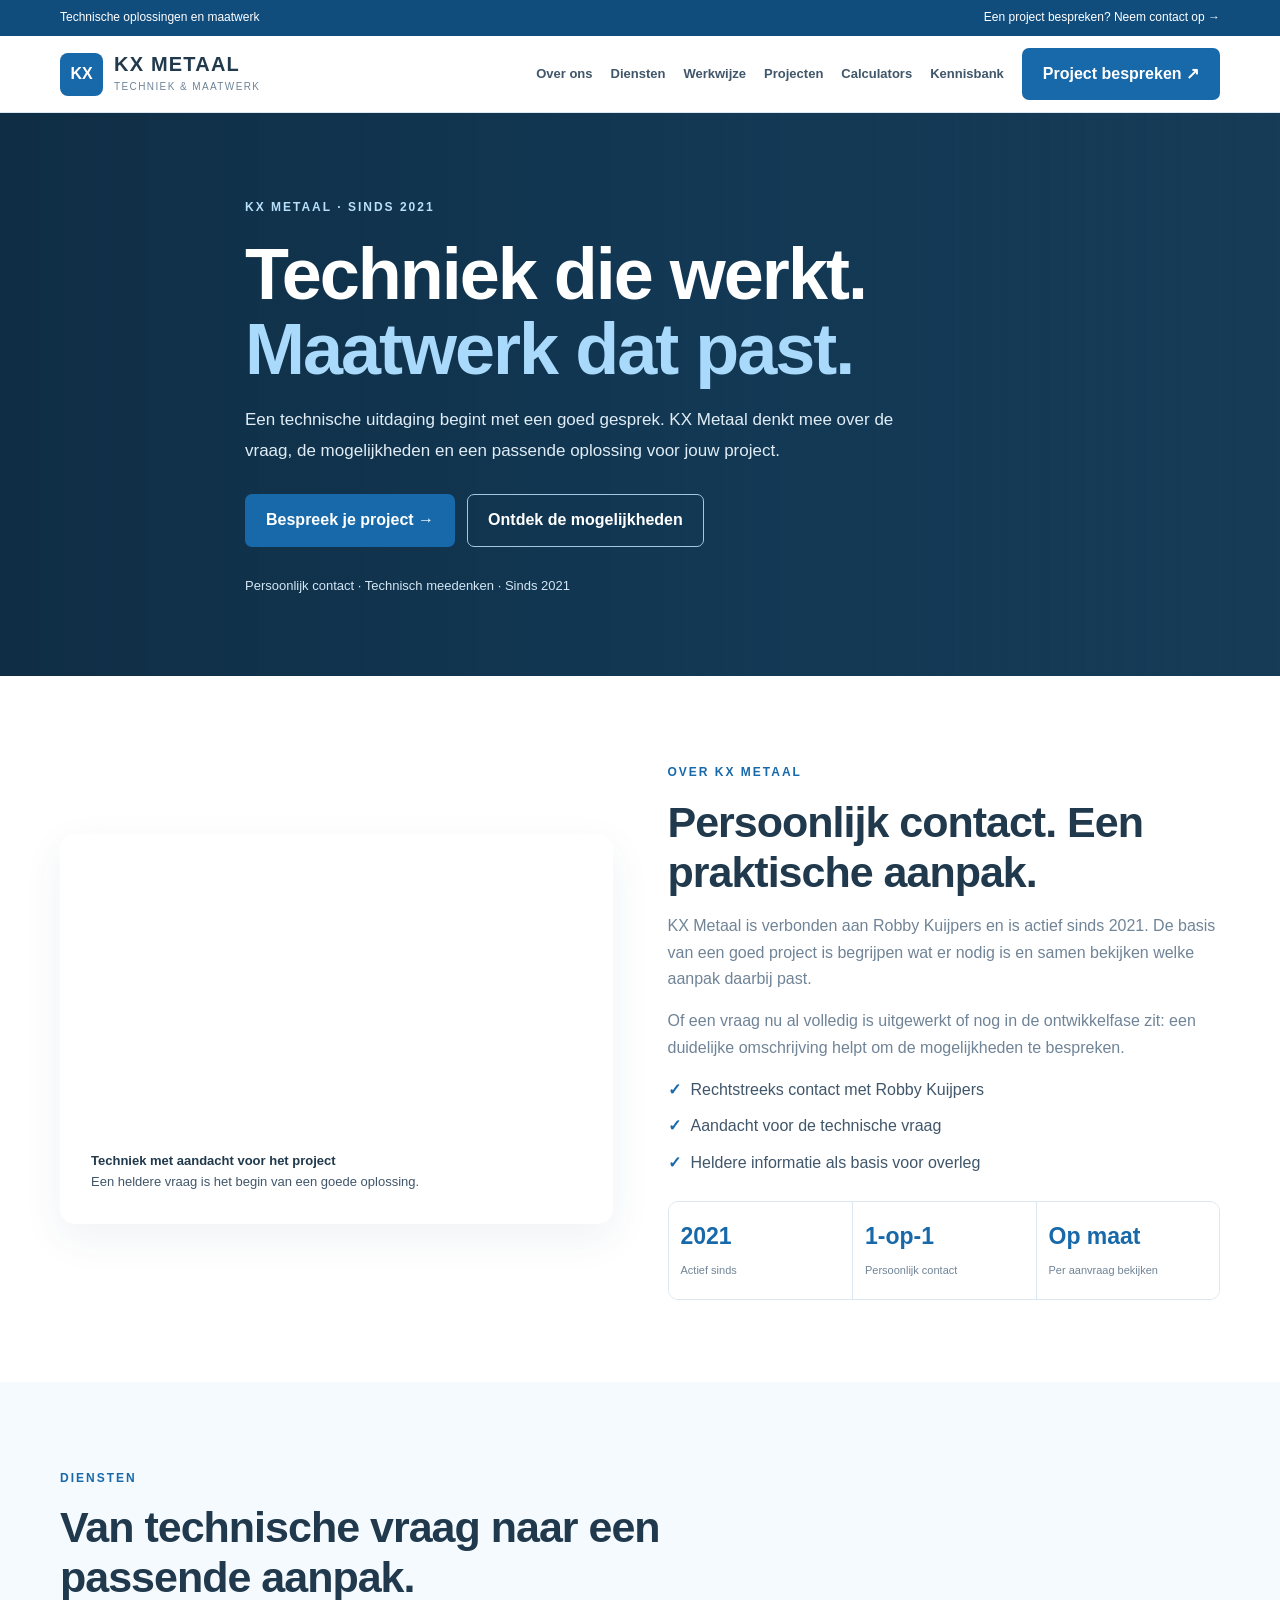
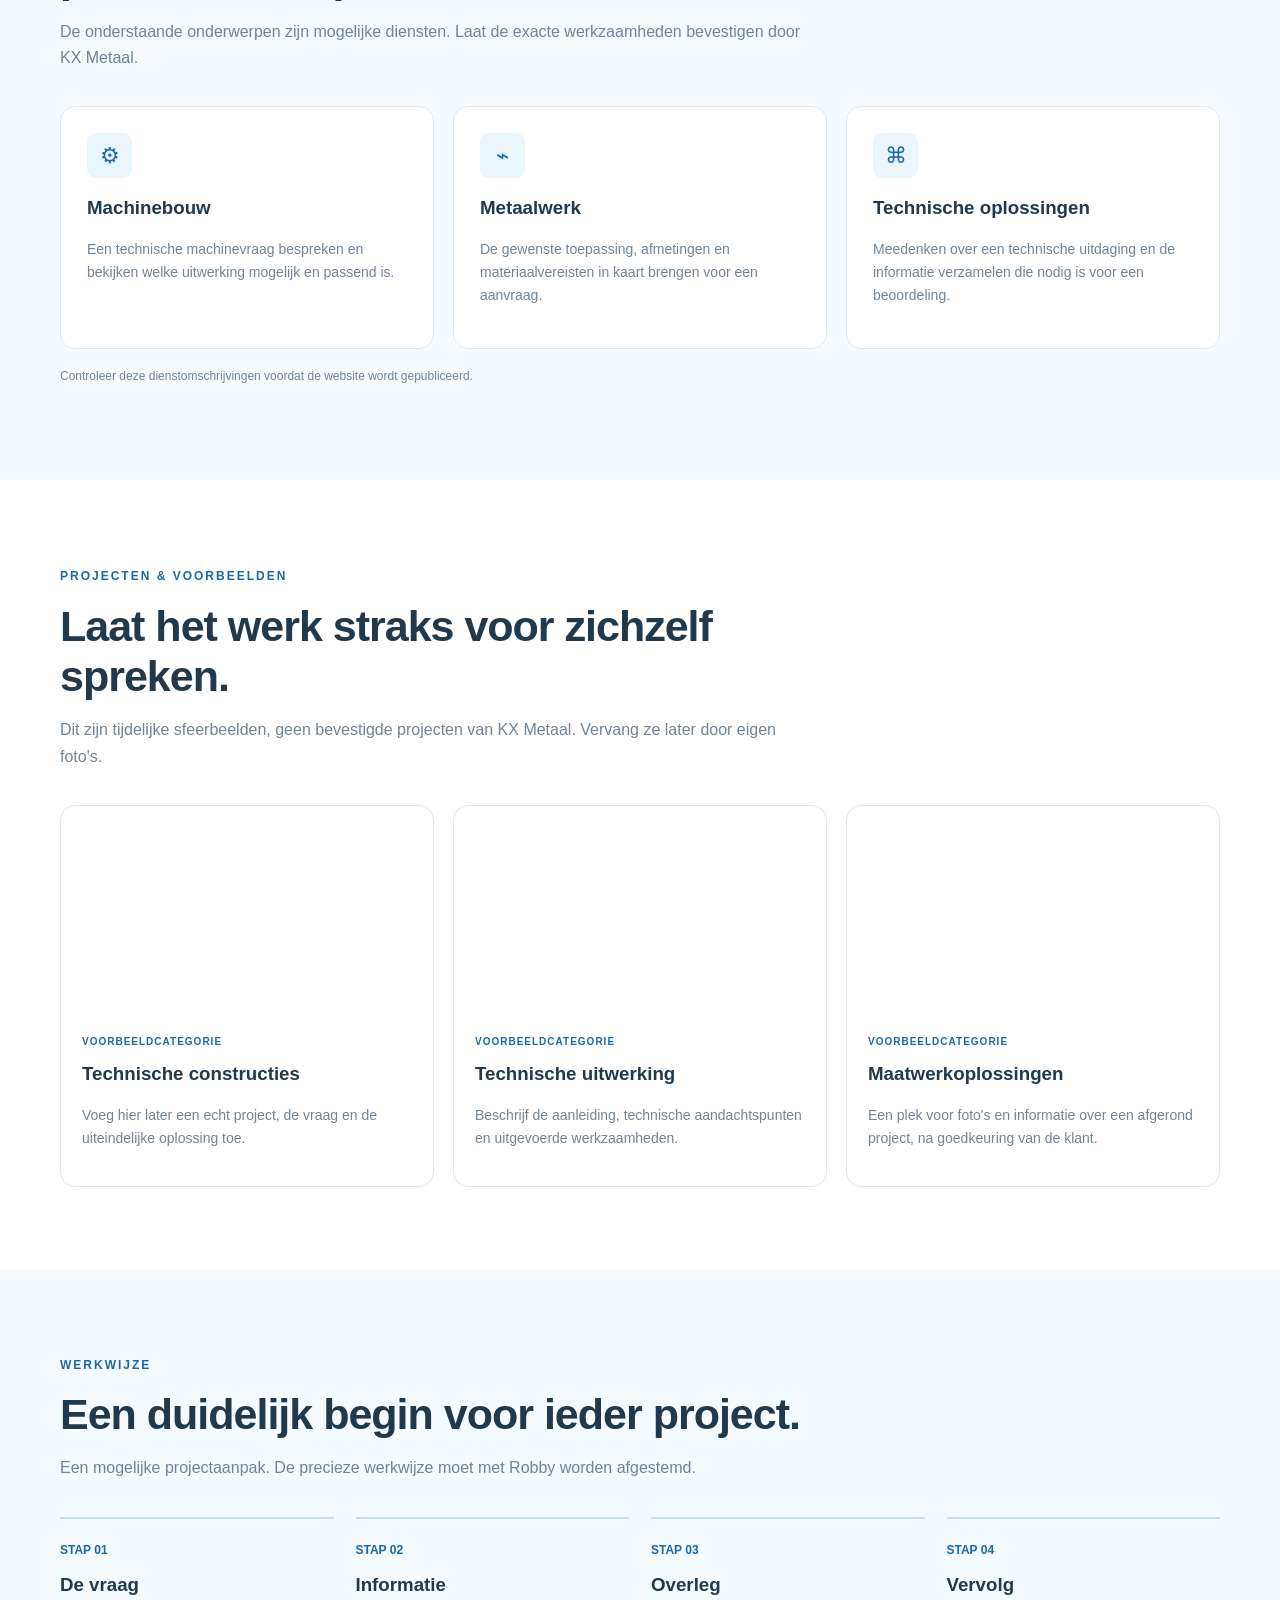
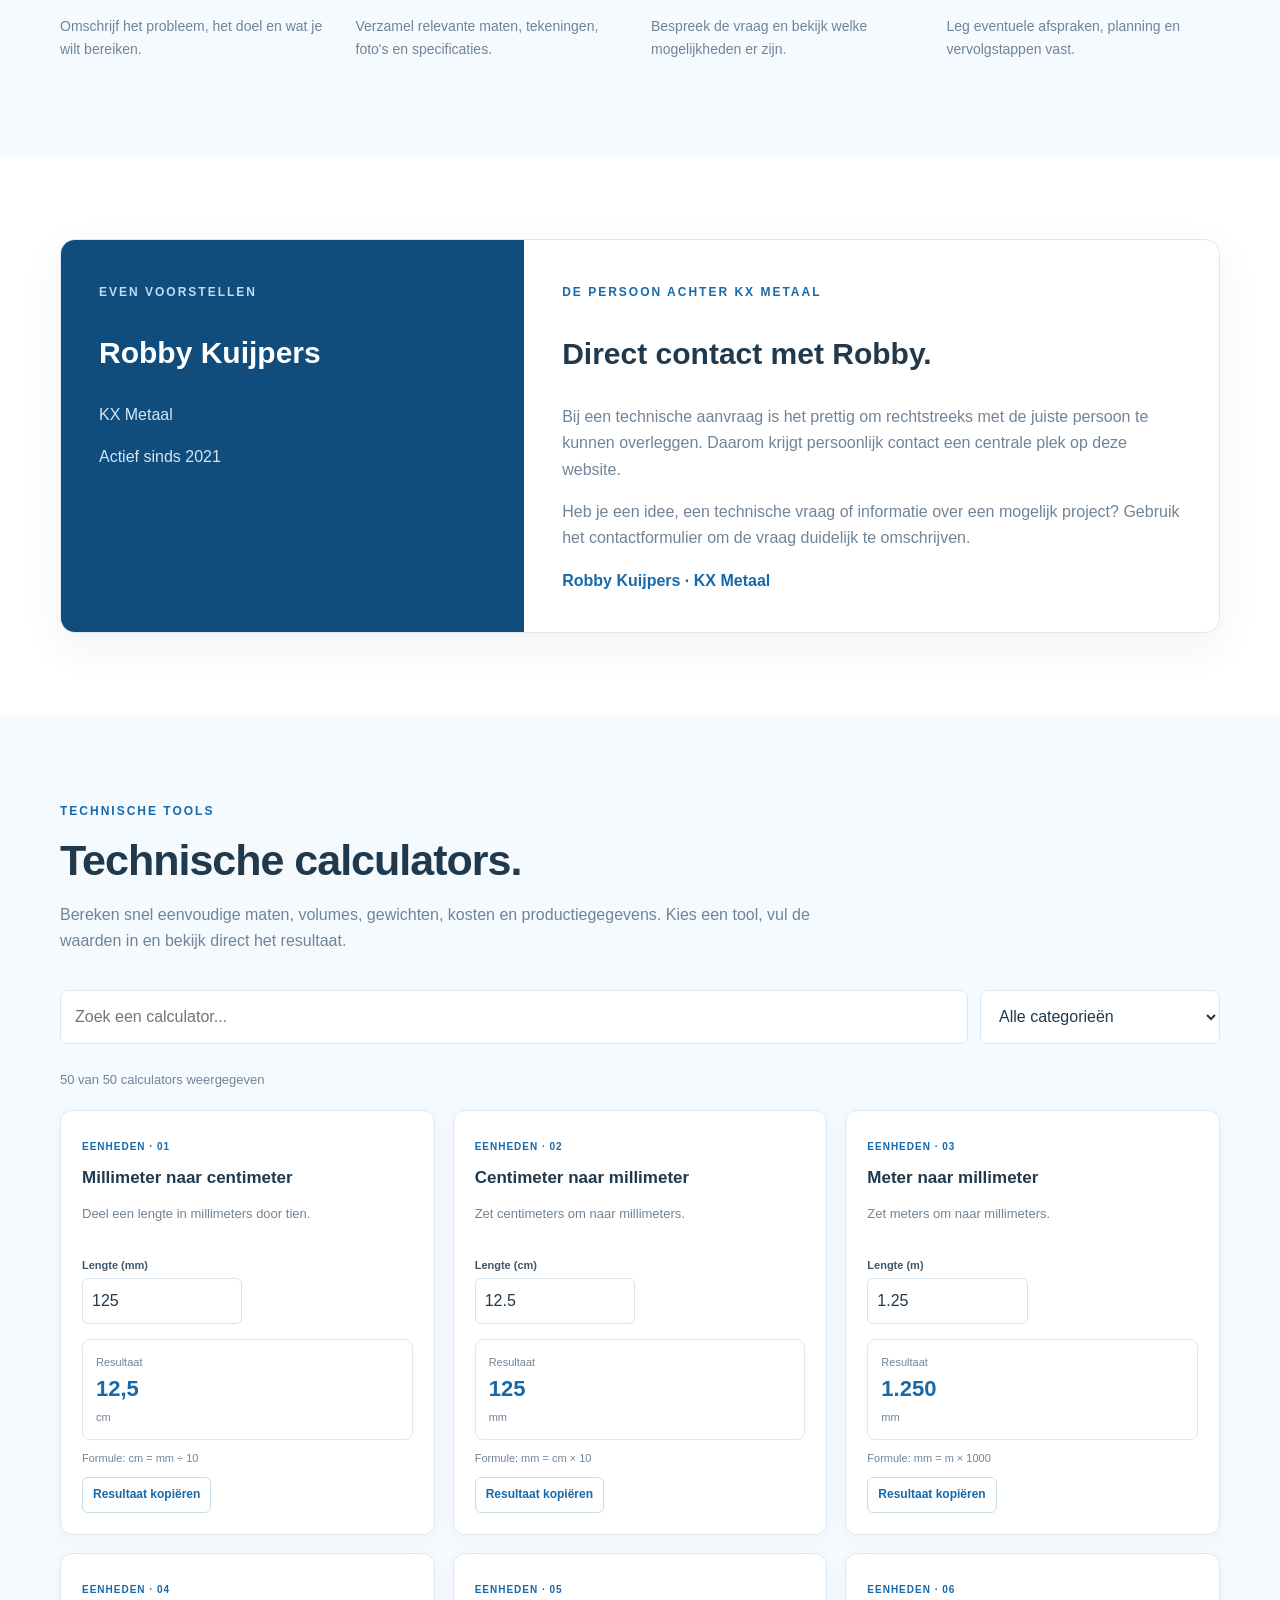
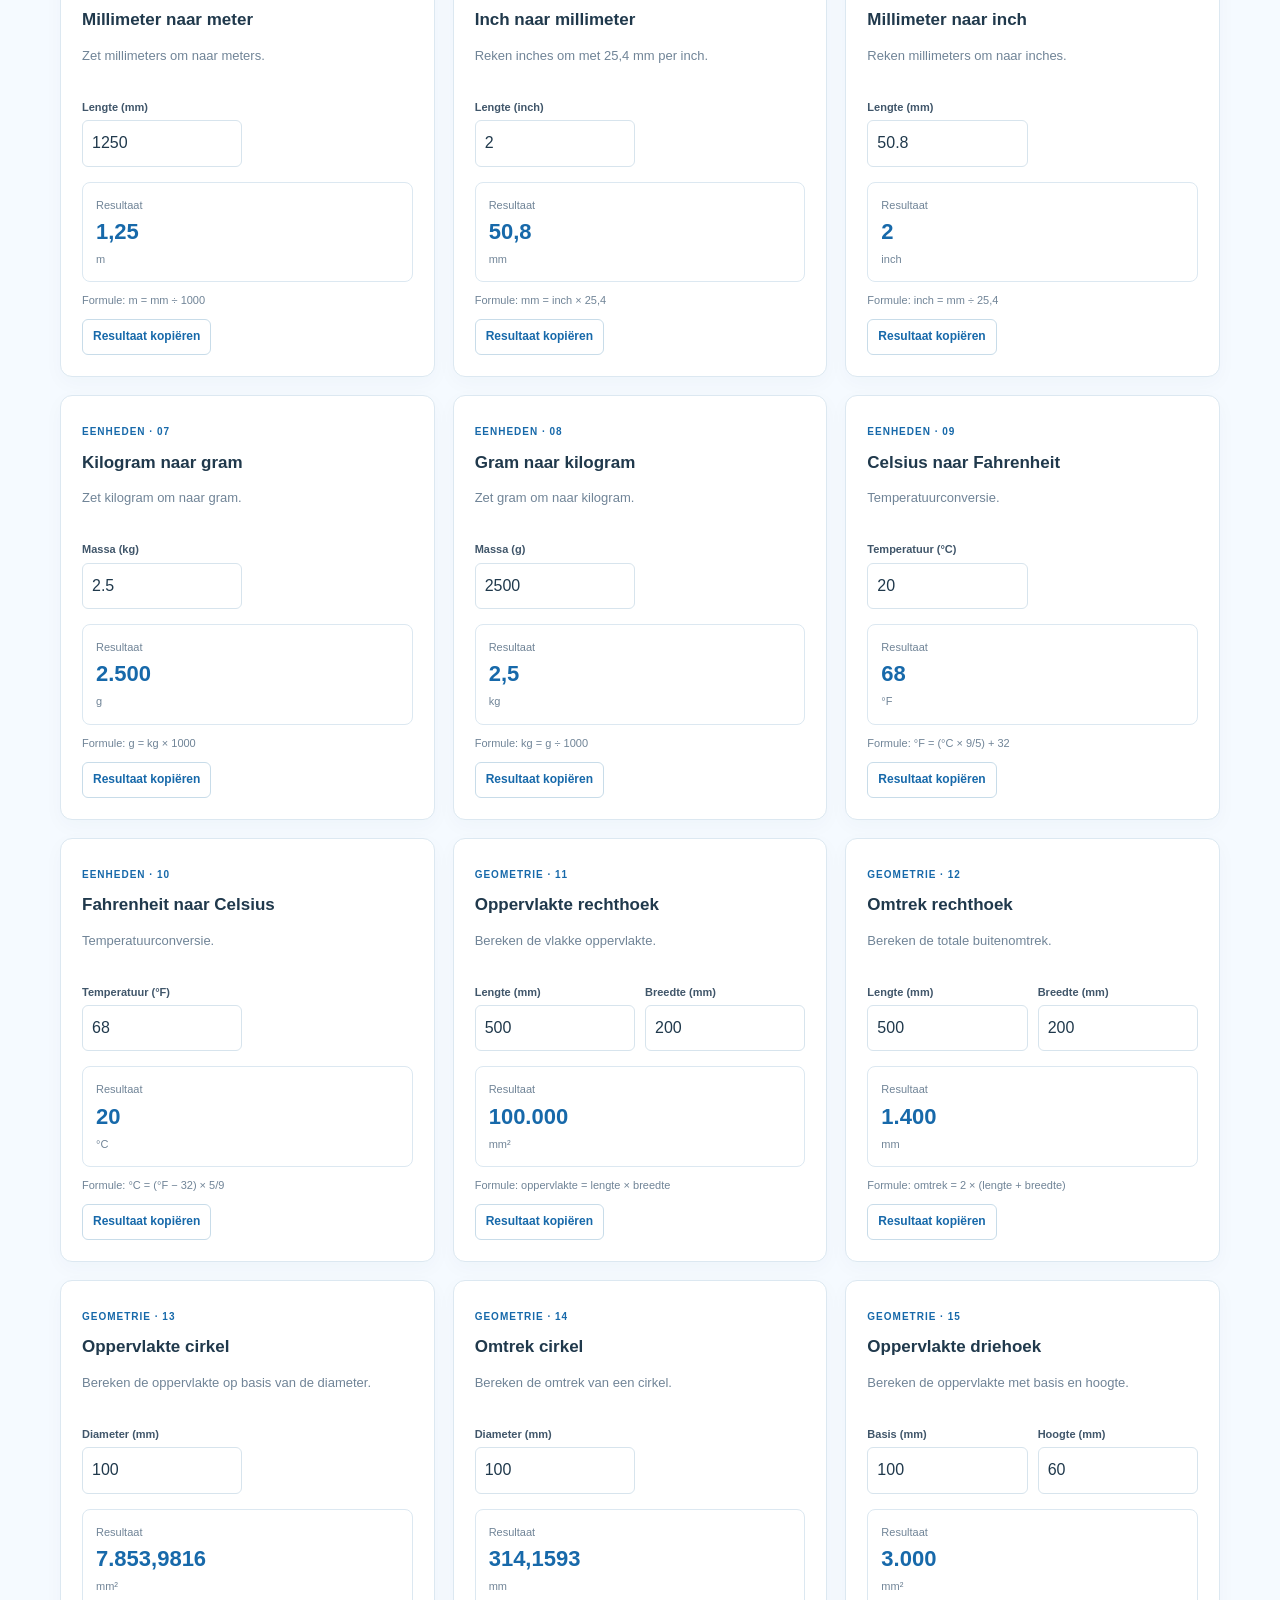
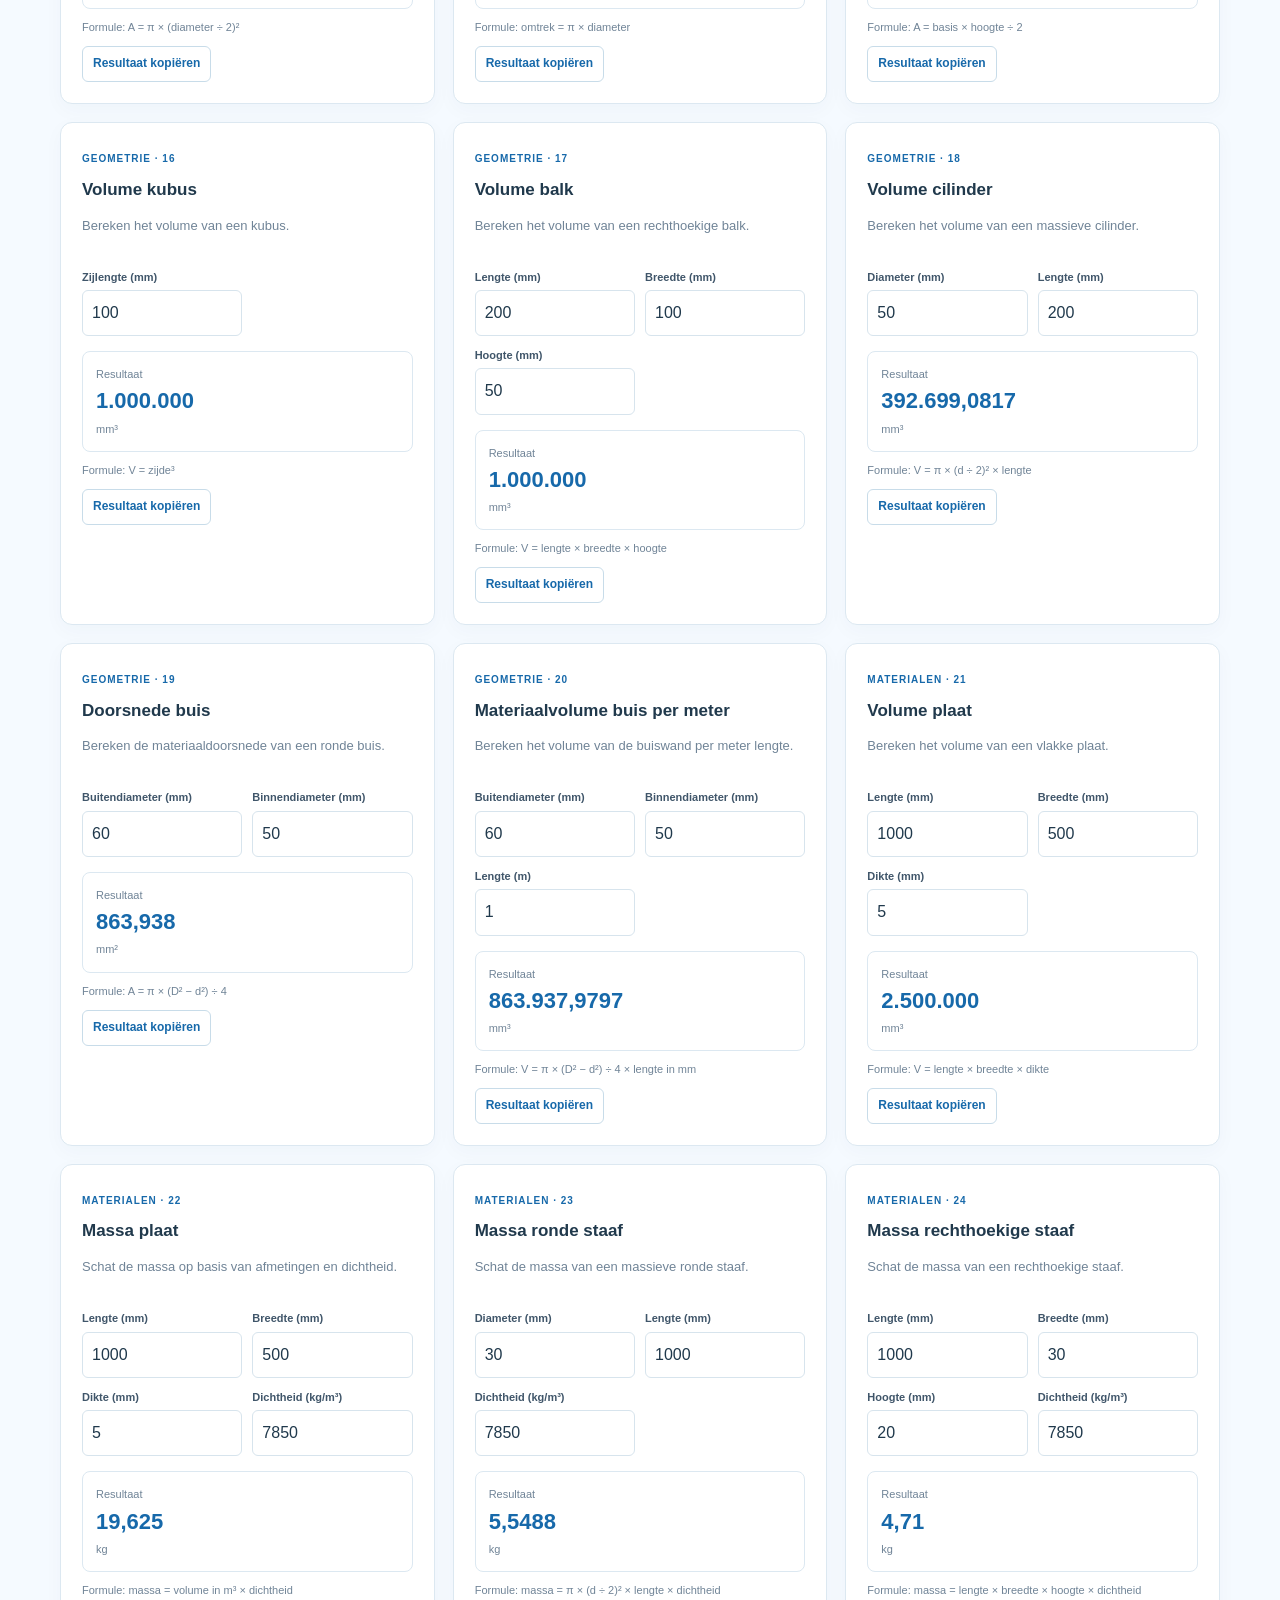
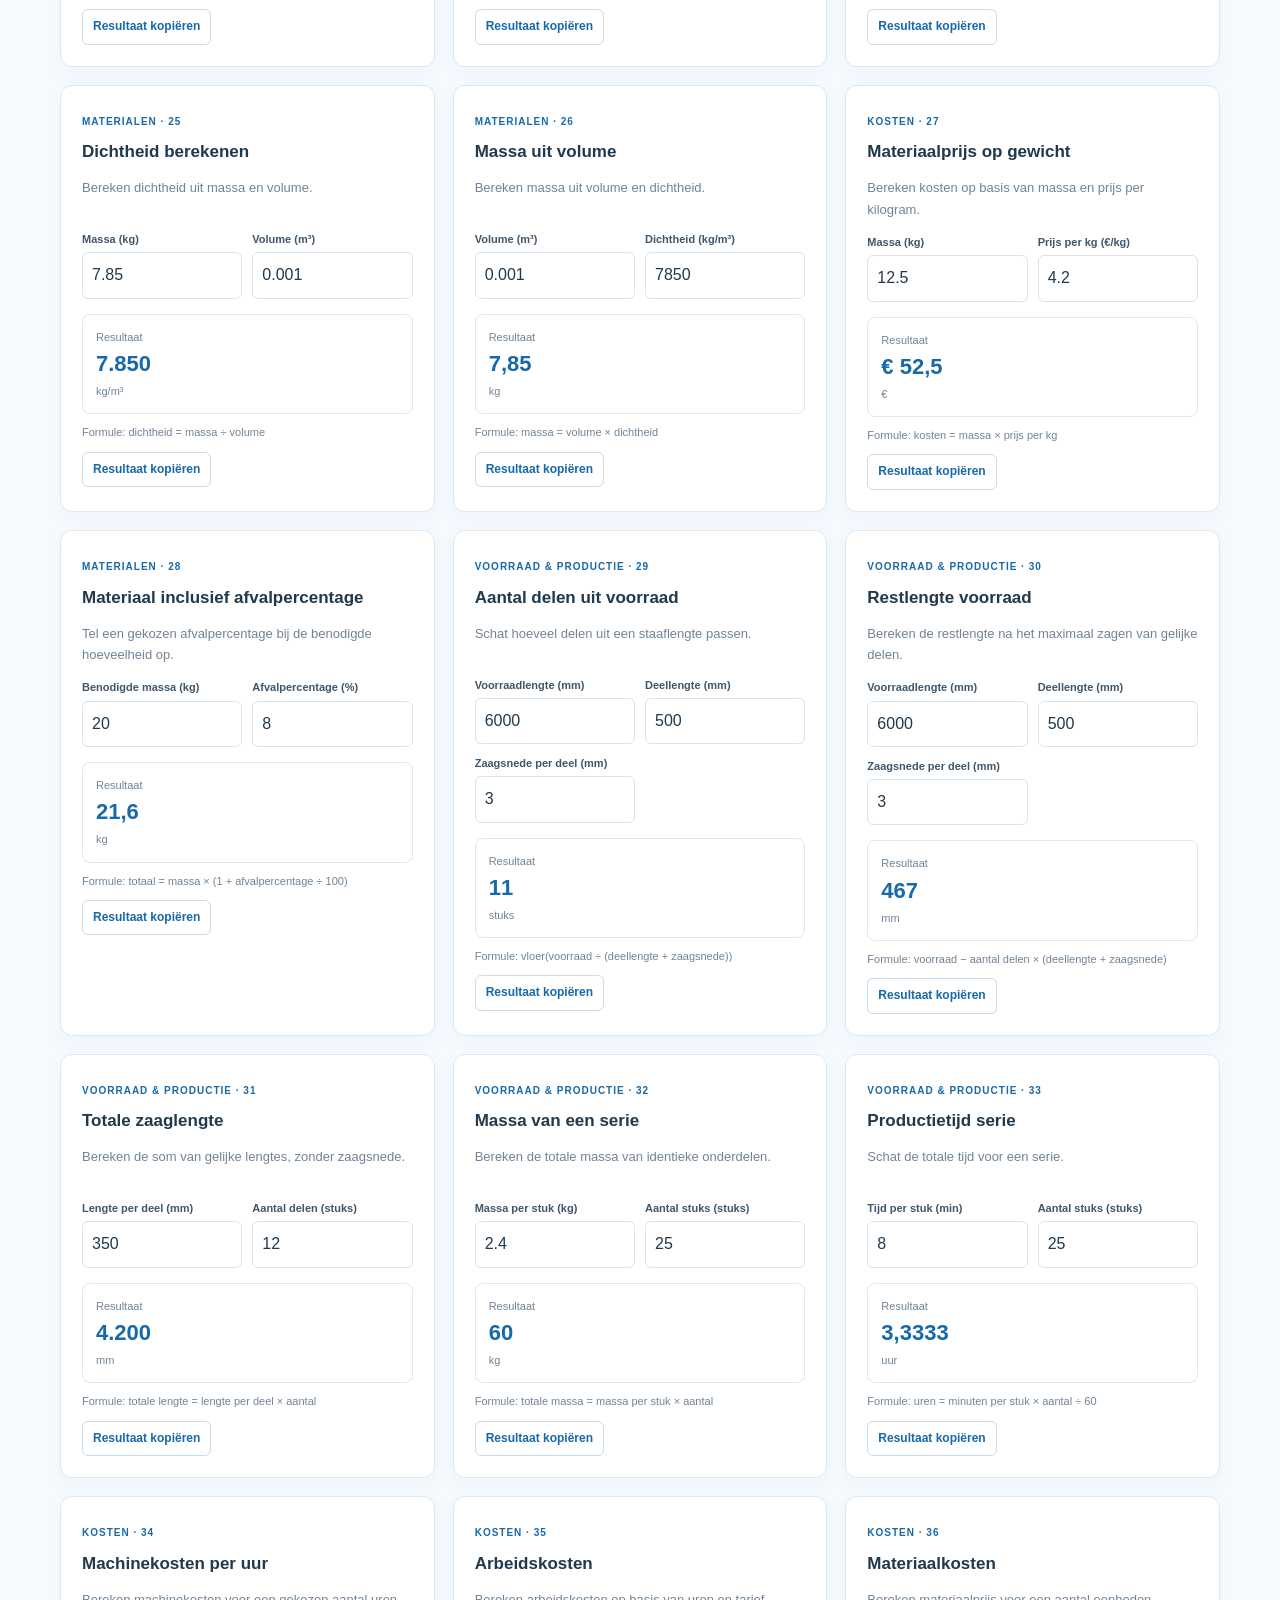
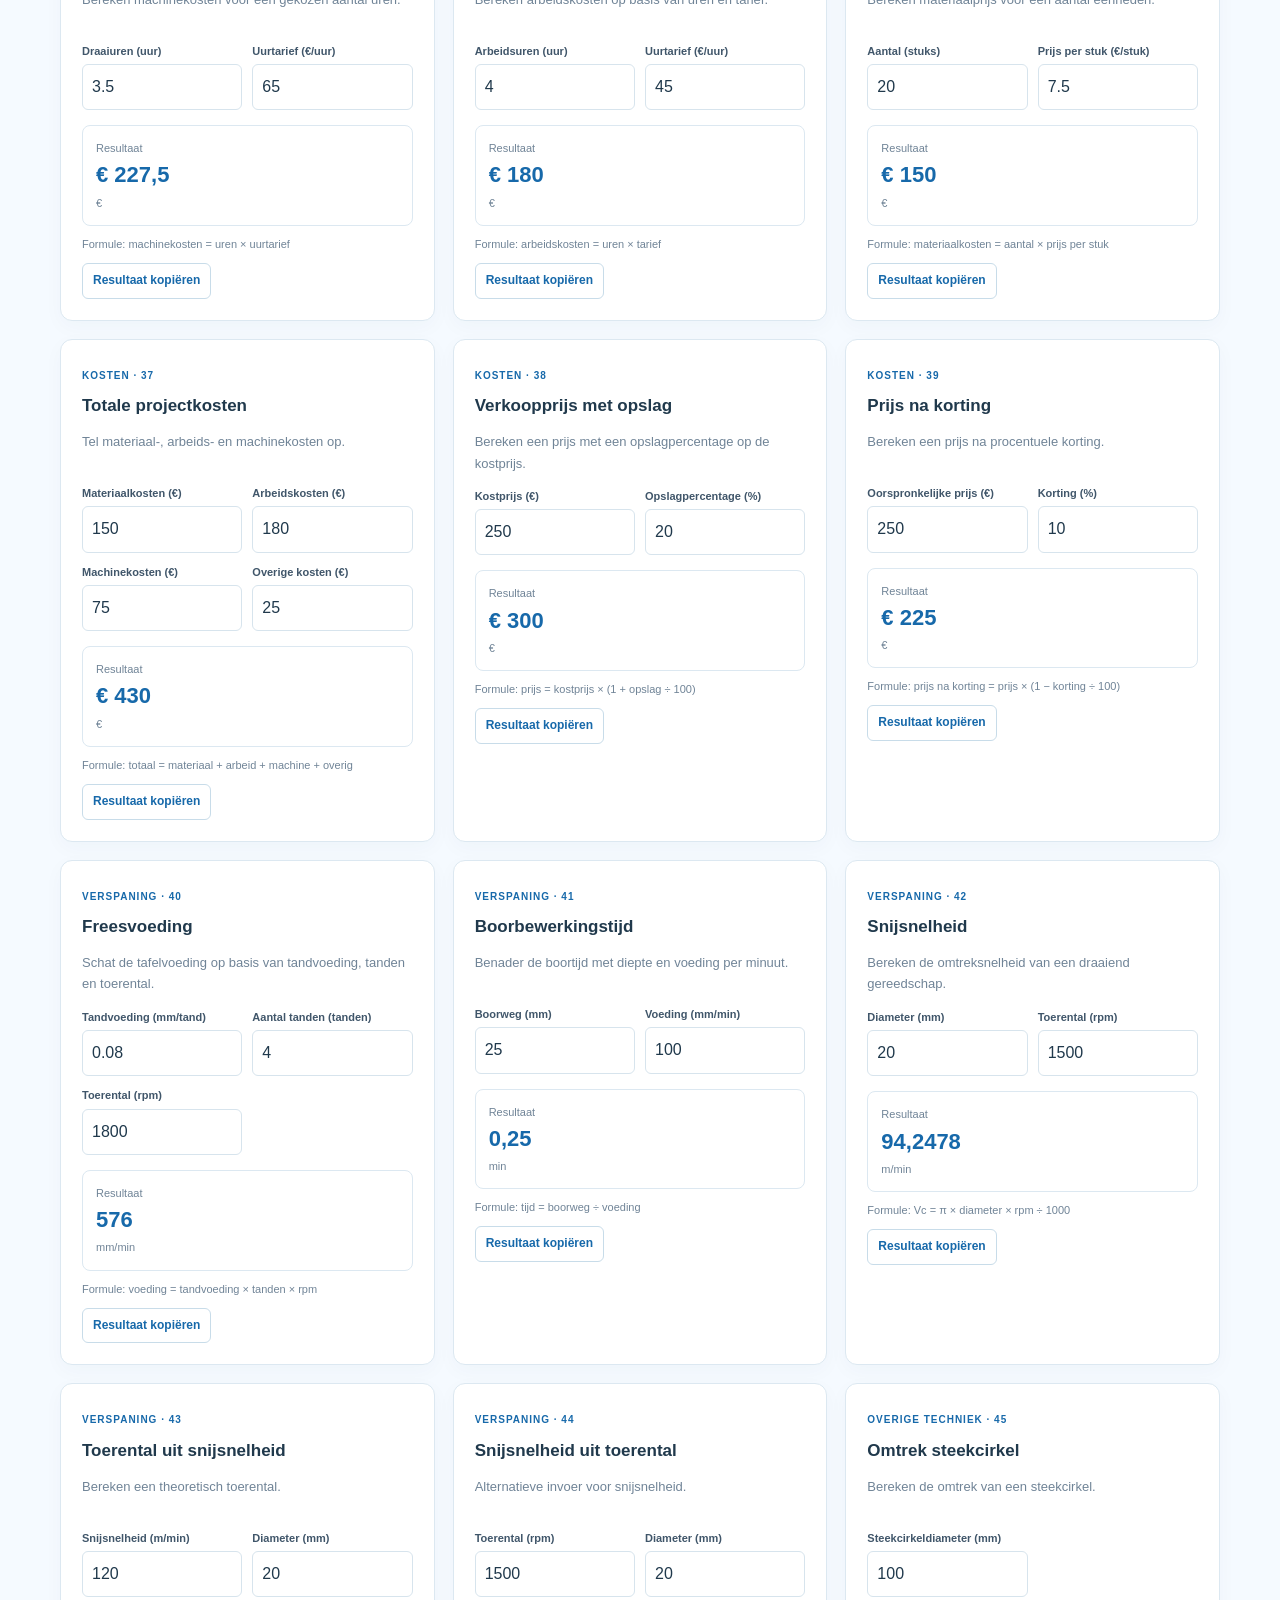
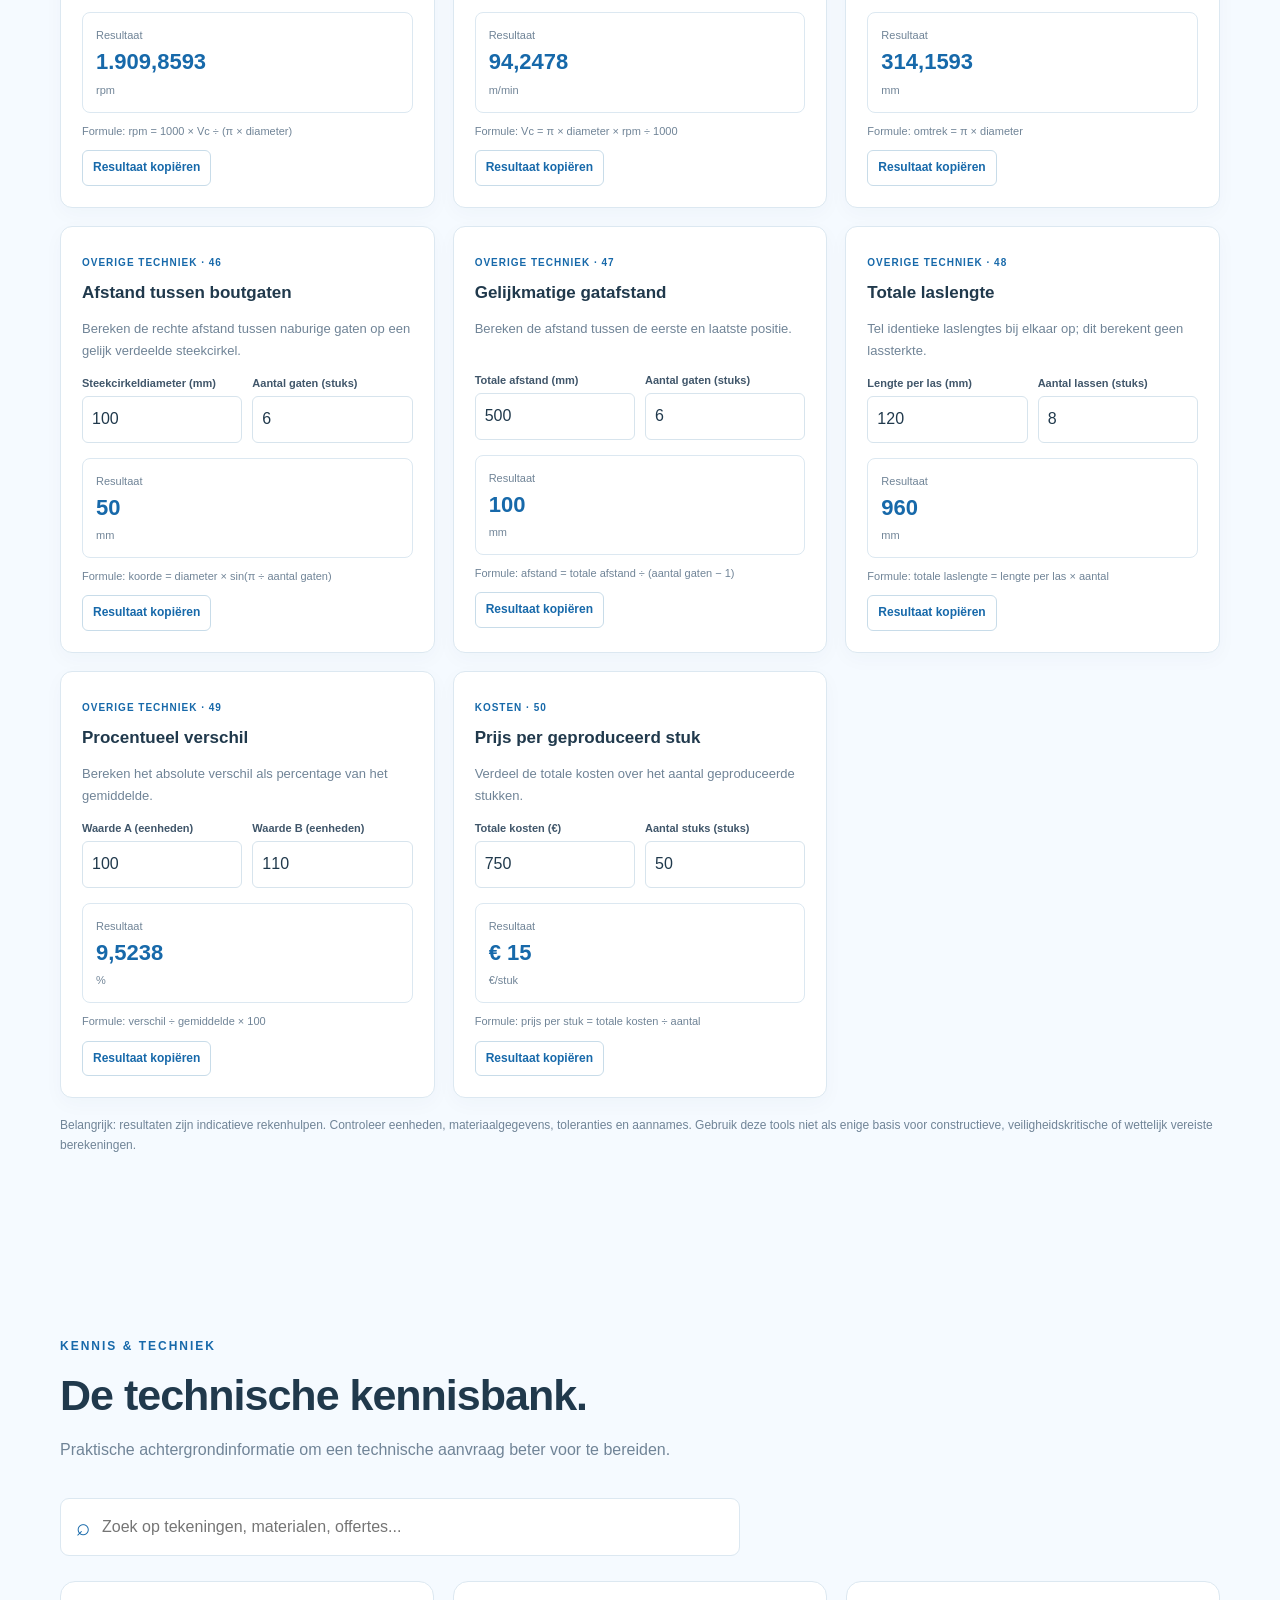
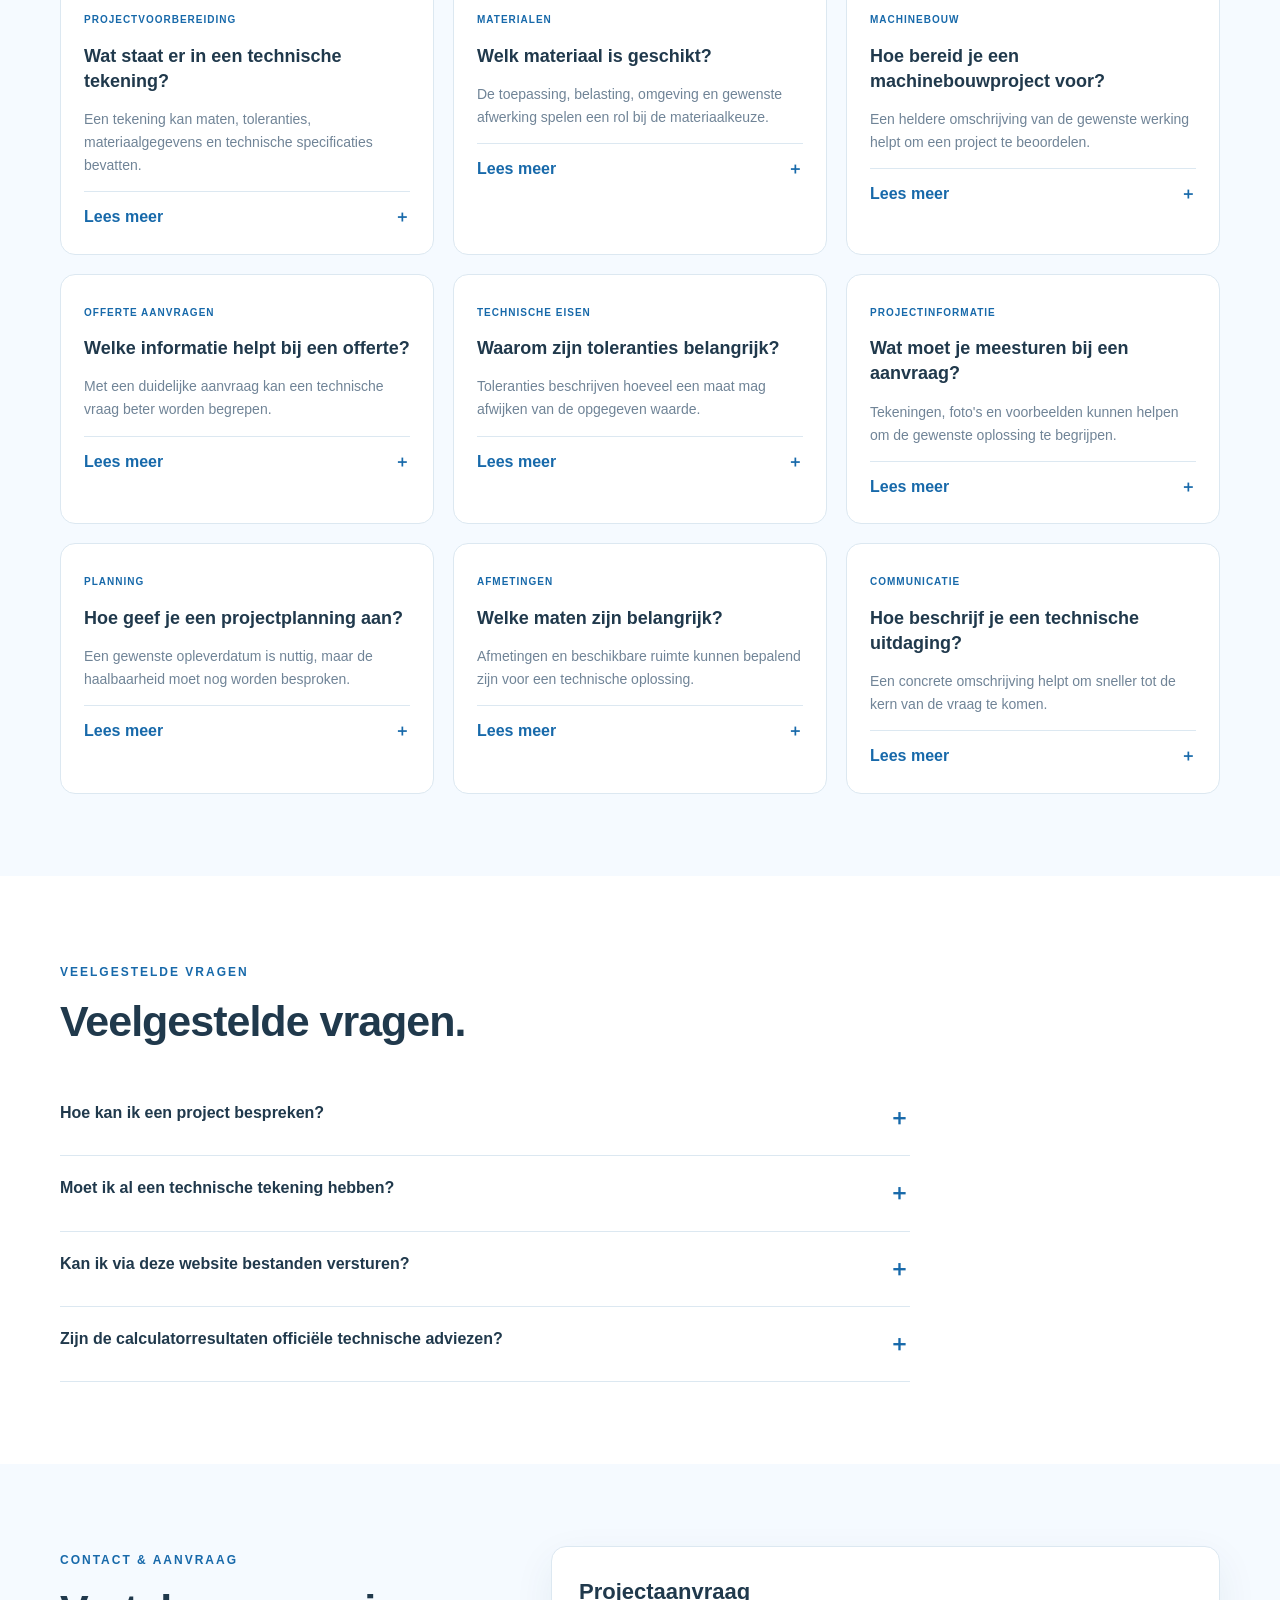
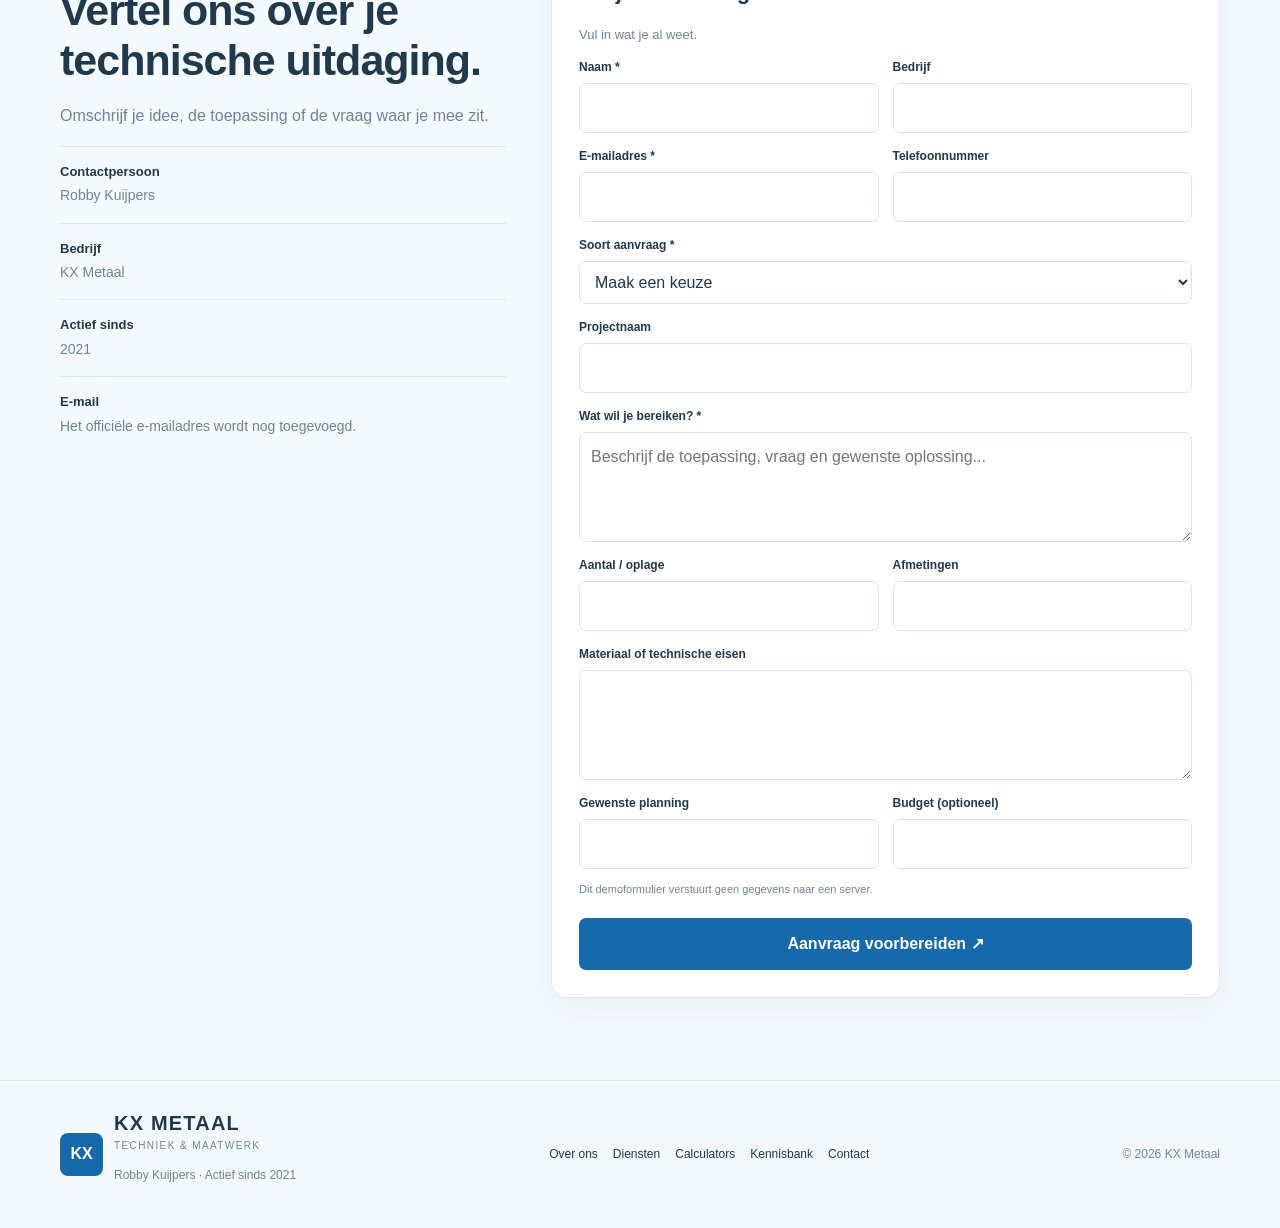
==== commit 314bf1e2: "Update index.html" ====
--- a/index.html
+++ b/index.html
@@ -3,957 +3,234 @@
 <html lang="nl">
 <head>
 <meta charset="UTF-8">
-<meta name="viewport" content="width=device-width, initial-scale=1.0">
+<meta name="viewport" content="width=device-width, initial-scale=1">
 <meta name="theme-color" content="#1769aa">
-<meta name="description" content="KX Metaal — technische oplossingen en maatwerk door Robby Kuijpers. Actief sinds 2021.">
+<meta name="description" content="KX Metaal — technische oplossingen en maatwerk. Robby Kuijpers, actief sinds 2021.">
 <title>KX Metaal | Techniek en maatwerk sinds 2021</title>
-
 <style>
-:root {
-  --blue: #1769aa;
-  --blue-dark: #104c7c;
-  --navy: #20394c;
-  --text: #40566a;
-  --muted: #708497;
-  --pale: #eaf5fc;
-  --pale-2: #f5faff;
-  --white: #fff;
-  --line: #dce8f1;
-  --shadow: 0 14px 40px rgba(25, 65, 95, .09);
-  --radius: 15px;
-}
-* { box-sizing: border-box; }
-html { scroll-behavior: smooth; scroll-padding-top: 95px; }
-body {
-  margin: 0;
-  font-family: Inter, "Segoe UI", Arial, sans-serif;
-  background: white;
-  color: var(--navy);
-  line-height: 1.65;
-}
-a { color: inherit; text-decoration: none; }
-button, input, select, textarea { font: inherit; }
-button, a { -webkit-tap-highlight-color: transparent; }
-button { cursor: pointer; }
-img { max-width: 100%; display: block; }
-.container { width: min(1160px, calc(100% - 44px)); margin: auto; }
-.section { padding: 94px 0; }
-.section-light { background: var(--pale-2); }
-.eyebrow {
-  color: var(--blue);
-  font-size: 12px;
-  font-weight: 800;
-  letter-spacing: 2px;
-  text-transform: uppercase;
-}
-.section-heading {
-  max-width: 730px;
-  margin-bottom: 40px;
-}
-.section-heading h2 {
-  font-size: clamp(30px, 4vw, 43px);
-  letter-spacing: -1.4px;
-  line-height: 1.17;
-  margin: 12px 0;
-}
-.section-heading p { color: var(--muted); margin: 15px 0 0; }
-.btn {
-  display: inline-flex;
-  align-items: center;
-  justify-content: center;
-  gap: 10px;
-  padding: 13px 21px;
-  border: 1px solid transparent;
-  border-radius: 7px;
-  background: var(--blue);
-  color: white;
-  font-weight: 700;
-  transition: .2s ease;
-}
-.btn:hover { background: var(--blue-dark); transform: translateY(-2px); }
-.btn-outline { background: white; color: var(--blue); border-color: #c8dce9; }
-.btn-outline:hover { background: var(--pale); color: var(--blue-dark); }
-.topbar { background: var(--blue-dark); color: white; font-size: 12px; }
-.topbar-inner {
-  min-height: 37px;
-  display: flex;
-  justify-content: space-between;
-  align-items: center;
-  gap: 15px;
-}
-.topbar p { margin: 0; }
-.topbar a { font-weight: 700; }
-header {
-  position: sticky;
-  top: 0;
-  z-index: 20;
-  background: rgba(255,255,255,.96);
-  backdrop-filter: blur(14px);
-  border-bottom: 1px solid var(--line);
-}
-.nav {
-  display: flex;
-  min-height: 79px;
-  align-items: center;
-  justify-content: space-between;
-  gap: 25px;
-}
-.brand { display: flex; align-items: center; gap: 12px; flex-shrink: 0; }
-.brand-symbol {
-  width: 43px;
-  height: 43px;
-  border-radius: 9px;
-  display: grid;
-  place-items: center;
-  background: var(--blue);
-  color: white;
-  font-size: 17px;
-  font-weight: 900;
-  letter-spacing: -1px;
-}
-.brand strong { display: block; font-size: 20px; letter-spacing: 1.4px; line-height: 1.2; }
-.brand small { display: block; color: var(--muted); font-size: 10px; letter-spacing: 1.6px; margin-top: 3px; }
-.nav-links { display: flex; align-items: center; gap: 23px; }
-.nav-links a:not(.btn) { font-size: 13px; color: var(--text); font-weight: 650; }
-.nav-links a:not(.btn):hover { color: var(--blue); }
-.menu-toggle {
-  display: none;
-  background: white;
-  border: 1px solid var(--line);
-  border-radius: 7px;
-  padding: 9px 12px;
-  color: var(--navy);
-}
-.hero {
-  position: relative;
-  overflow: hidden;
-  color: white;
-  background: #183d59;
-  min-height: 570px;
-  display: flex;
-  align-items: center;
-}
-.hero::before {
-  content: "";
-  position: absolute;
-  inset: 0;
-  background:
-    linear-gradient(90deg, rgba(15,45,68,.94) 0%, rgba(17,55,83,.83) 49%, rgba(17,55,83,.38) 100%),
-    url("https://images.unsplash.com/photo-1581092160562-40aa08e78837?auto=format&fit=crop&w=2000&q=85") center/cover;
-}
-.hero-content { position: relative; z-index: 1; padding: 85px 0; max-width: 790px; }
-.hero .eyebrow { color: #b8e0fb; }
-.hero h1 {
-  font-size: clamp(42px, 6.5vw, 72px);
-  line-height: 1.04;
-  letter-spacing: -2.5px;
-  margin: 20px 0;
-  max-width: 780px;
-}
-.hero h1 span { color: #a9d9fb; }
-.hero p { max-width: 630px; color: #e0edf6; font-size: 17px; line-height: 1.85; }
-.hero-actions { display: flex; flex-wrap: wrap; gap: 12px; margin-top: 30px; }
-.hero .btn-outline { background: transparent; color: white; border-color: #a4c6df; }
-.hero .btn-outline:hover { background: rgba(255,255,255,.12); }
-.hero-note { margin-top: 35px; display: flex; align-items: center; gap: 10px; color: #d2e6f4; font-size: 13px; }
-.hero-note span { width: 7px; height: 7px; background: #85c6f2; border-radius: 50%; }
-.intro-grid { display: grid; grid-template-columns: 1fr 1fr; gap: 70px; align-items: center; }
-.intro-image {
-  min-height: 410px;
-  background: url("https://images.unsplash.com/photo-1567789884554-0b844b597180?auto=format&fit=crop&w=1100&q=85") center/cover;
-  border-radius: var(--radius);
-  position: relative;
-  box-shadow: var(--shadow);
-}
-.image-caption {
-  position: absolute;
-  bottom: 18px;
-  left: 18px;
-  right: 18px;
-  background: rgba(255,255,255,.95);
-  padding: 16px 18px;
-  border-radius: 9px;
-  font-size: 13px;
-  color: var(--text);
-}
-.image-caption strong { display: block; color: var(--navy); font-size: 15px; }
-.intro-copy h2 { font-size: clamp(30px, 4vw, 43px); line-height: 1.2; letter-spacing: -1px; margin: 12px 0 20px; }
-.intro-copy p { color: var(--muted); margin: 0 0 17px; }
-.check-list { list-style: none; padding: 0; margin: 25px 0; }
-.check-list li { margin: 12px 0; color: var(--text); display: flex; gap: 11px; }
-.check-list li::before { content: "✓"; color: var(--blue); font-weight: 900; }
-.stats {
-  display: grid;
-  grid-template-columns: repeat(3, 1fr);
-  border: 1px solid var(--line);
-  border-radius: 12px;
-  overflow: hidden;
-  margin-top: 28px;
-}
-.stat { padding: 20px 16px; background: white; }
-.stat + .stat { border-left: 1px solid var(--line); }
-.stat strong { display: block; color: var(--blue); font-size: 25px; line-height: 1.2; }
-.stat span { color: var(--muted); font-size: 12px; }
-.service-grid { display: grid; grid-template-columns: repeat(3, 1fr); gap: 20px; }
-.service-card {
-  padding: 29px;
-  background: white;
-  border: 1px solid var(--line);
-  border-radius: var(--radius);
-  transition: .25s ease;
-}
-.service-card:hover { transform: translateY(-5px); box-shadow: var(--shadow); border-color: #bdd9ed; }
-.service-icon {
-  width: 48px; height: 48px; display: grid; place-items: center;
-  background: var(--pale); color: var(--blue); border-radius: 10px; font-size: 23px;
-}
-.service-card h3 { margin: 19px 0 8px; font-size: 20px; }
-.service-card p { color: var(--muted); font-size: 14px; margin: 0; }
-.service-note { margin-top: 22px; color: var(--muted); font-size: 12px; }
-.project-grid { display: grid; grid-template-columns: repeat(3, 1fr); gap: 22px; }
-.project-card { border: 1px solid var(--line); border-radius: var(--radius); overflow: hidden; background: white; }
-.project-photo { height: 210px; background-size: cover; background-position: center; }
-.project-card:nth-child(1) .project-photo {
-  background-image: url("https://images.unsplash.com/photo-1565043589221-1a6fd9ae45c7?auto=format&fit=crop&w=800&q=80");
-}
-.project-card:nth-child(2) .project-photo {
-  background-image: url("https://images.unsplash.com/photo-1581092921461-eab62e97a780?auto=format&fit=crop&w=800&q=80");
-}
-.project-card:nth-child(3) .project-photo {
-  background-image: url("https://images.unsplash.com/photo-1581092580497-e0d23cbdf1dc?auto=format&fit=crop&w=800&q=80");
-}
-.project-copy { padding: 23px; }
-.project-copy h3 { margin: 0 0 8px; }
-.project-copy p { color: var(--muted); font-size: 14px; margin: 0; }
-.project-label { color: var(--blue); font-size: 11px; font-weight: 800; letter-spacing: 1px; text-transform: uppercase; }
-.process-grid { display: grid; grid-template-columns: repeat(4, 1fr); gap: 23px; }
-.process-step { padding-top: 20px; border-top: 2px solid #c7e0f1; }
-.process-number { color: var(--blue); font-size: 12px; font-weight: 900; letter-spacing: 1px; }
-.process-step h3 { font-size: 18px; margin: 10px 0 7px; }
-.process-step p { color: var(--muted); font-size: 14px; margin: 0; }
-.about-panel {
-  display: grid;
-  grid-template-columns: .8fr 1.2fr;
-  background: white;
-  border: 1px solid var(--line);
-  border-radius: var(--radius);
-  overflow: hidden;
-  box-shadow: var(--shadow);
-}
-.about-side { background: var(--blue-dark); color: white; padding: 40px; }
-.about-side .eyebrow { color: #b9dff8; }
-.about-side h3 { font-size: 29px; line-height: 1.25; }
-.about-side p { color: #d5e6f3; }
-.about-copy { padding: 42px; }
-.about-copy h2 { font-size: 32px; margin: 0 0 16px; }
-.about-copy p { color: var(--muted); }
-.about-signature { color: var(--blue); font-weight: 800; margin-top: 24px; }
-.knowledge-section { background: var(--pale-2); }
-.knowledge-search {
-  display: flex; align-items: center; gap: 12px; padding: 0 17px;
-  background: white; border: 1px solid var(--line); border-radius: 9px;
-  max-width: 680px; margin: 28px 0 30px;
-}
-.knowledge-search span { color: var(--blue); font-size: 25px; }
-.knowledge-search input { width: 100%; border: 0; outline: none; padding: 16px 0; background: transparent; color: var(--navy); }
-.knowledge-search:focus-within { outline: 2px solid var(--blue); outline-offset: 2px; }
-.knowledge-grid { display: grid; grid-template-columns: repeat(3, minmax(0,1fr)); gap: 20px; }
-.knowledge-card { background: white; border: 1px solid var(--line); border-radius: 12px; padding: 25px; box-shadow: 0 8px 25px rgba(36,75,101,.04); }
-.knowledge-card[hidden] { display: none; }
-.knowledge-tag { color: var(--blue); font-size: 10px; font-weight: 800; text-transform: uppercase; letter-spacing: .8px; }
-.knowledge-card h3 { font-size: 19px; line-height: 1.4; margin: 14px 0 10px; }
-.knowledge-card p, .knowledge-extra { color: var(--muted); font-size: 14px; line-height: 1.8; }
-.knowledge-toggle {
-  display: flex; justify-content: space-between; align-items: center; width: 100%;
-  margin-top: 17px; padding: 13px 0 0; border: 0; border-top: 1px solid var(--line);
-  background: transparent; color: var(--blue); font-weight: 750; text-align: left;
-}
-.knowledge-toggle:focus-visible { outline: 2px solid var(--blue); outline-offset: 4px; }
-.knowledge-extra { padding-top: 12px; }
-.knowledge-extra[hidden] { display: none; }
-#knowledgeEmpty { color: var(--muted); padding: 20px 0; }
-.faq-list { max-width: 850px; }
-.faq-item { border-bottom: 1px solid var(--line); }
-.faq-question {
-  width: 100%; border: 0; background: transparent; color: var(--navy);
-  display: flex; justify-content: space-between; align-items: center; text-align: left;
-  padding: 21px 0; font-weight: 750; gap: 20px;
-}
-.faq-question span { color: var(--blue); font-size: 23px; }
-.faq-answer { color: var(--muted); padding: 0 35px 20px 0; }
-.faq-answer[hidden] { display: none; }
-.contact-grid { display: grid; grid-template-columns: .8fr 1.2fr; gap: 55px; align-items: start; }
-.contact-copy h2 { font-size: clamp(30px, 4vw, 43px); line-height: 1.2; margin: 12px 0 18px; }
-.contact-copy > p { color: var(--muted); }
-.contact-detail { border-top: 1px solid var(--line); padding: 16px 0; }
-.contact-detail strong { display: block; font-size: 13px; }
-.contact-detail span { color: var(--muted); font-size: 14px; }
-.contact-form { background: white; padding: 30px; border: 1px solid var(--line); border-radius: var(--radius); box-shadow: var(--shadow); }
-.form-heading h3 { margin: 0; font-size: 23px; }
-.form-heading p { margin: 5px 0 22px; color: var(--muted); font-size: 13px; }
-.form-grid { display: grid; grid-template-columns: 1fr 1fr; gap: 16px; }
-.field { display: flex; flex-direction: column; gap: 6px; }
-.field.full { grid-column: 1 / -1; }
-.field label { font-size: 12px; font-weight: 750; }
-.field input, .field select, .field textarea {
-  width: 100%; border: 1px solid #d7e4ed; border-radius: 7px;
-  padding: 12px; color: var(--navy); background: white; outline: none;
-}
-.field input:focus, .field select:focus, .field textarea:focus { border-color: var(--blue); box-shadow: 0 0 0 3px #1769aa18; }
-.field textarea { min-height: 125px; resize: vertical; }
-.form-hint { color: var(--muted); font-size: 11px; margin: 14px 0; }
-.form-status { color: var(--blue-dark); font-size: 13px; margin-top: 15px; overflow-wrap: anywhere; }
-.contact-form .btn { width: 100%; margin-top: 7px; }
-footer { background: #f2f8fc; border-top: 1px solid var(--line); padding: 34px 0; }
-.footer-inner { display: flex; justify-content: space-between; align-items: center; gap: 25px; }
-.footer-inner p { color: var(--muted); font-size: 12px; margin: 4px 0 0; }
-.footer-links { display: flex; gap: 18px; flex-wrap: wrap; color: var(--text); font-size: 12px; }
-.footer-links a:hover { color: var(--blue); }
-.reveal { animation: appear .7s ease both; }
-@keyframes appear { from { opacity: 0; transform: translateY(12px); } to { opacity: 1; transform: translateY(0); } }
-
-@media (max-width: 980px) {
-  .nav-links { gap: 13px; }
-  .nav-links a:not(.btn) { font-size: 12px; }
-  .nav-links .btn { padding: 10px 13px; }
-  .intro-grid { gap: 35px; }
-  .process-grid { grid-template-columns: repeat(2, 1fr); }
-}
-@media (max-width: 760px) {
-  .container { width: min(100% - 32px, 600px); }
-  .section { padding: 68px 0; }
-  .topbar-inner { justify-content: center; text-align: center; }
-  .topbar-inner p:first-child { display: none; }
-  .nav { min-height: 70px; }
-  .menu-toggle { display: block; }
-  .nav-links {
-    display: none; position: absolute; top: 100%; left: 0; right: 0;
-    background: white; border-bottom: 1px solid var(--line);
-    padding: 18px 22px 24px; align-items: stretch; flex-direction: column; gap: 0;
-    box-shadow: 0 12px 20px rgba(20,55,80,.08);
-  }
-  .nav-links.open { display: flex; }
-  .nav-links a:not(.btn) { font-size: 14px; padding: 11px 0; }
-  .nav-links .btn { margin-top: 10px; }
-  .hero { min-height: 540px; }
-  .hero-content { padding: 70px 0; }
-  .hero h1 { letter-spacing: -1.5px; }
-  .hero p { font-size: 15px; }
-  .intro-grid, .about-panel, .contact-grid { grid-template-columns: 1fr; }
-  .intro-image { min-height: 300px; order: 2; }
-  .service-grid, .project-grid, .knowledge-grid { grid-template-columns: 1fr; }
-  .stats { margin-top: 24px; }
-  .stat { padding: 15px 10px; }
-  .stat strong { font-size: 21px; }
-  .stat span { font-size: 11px; }
-  .about-side, .about-copy { padding: 29px; }
-  .contact-grid { gap: 30px; }
-  .footer-inner { align-items: flex-start; flex-direction: column; }
-}
-@media (max-width: 440px) {
-  .form-grid { grid-template-columns: 1fr; }
-  .field.full { grid-column: auto; }
-  .contact-form { padding: 21px; }
-  .process-grid { grid-template-columns: 1fr; }
-  .hero-actions .btn { width: 100%; }
-}
-@media (prefers-reduced-motion: reduce) {
-  *, *::before, *::after { scroll-behavior: auto !important; animation: none !important; transition: none !important; }
-}
+:root{--blue:#1769aa;--dark:#104c7c;--navy:#20394c;--text:#40566a;--muted:#708497;--pale:#eaf5fc;--light:#f5faff;--line:#dce8f1;--white:#fff;--shadow:0 14px 40px #19415f12;--radius:15px}
+*{box-sizing:border-box}html{scroll-behavior:smooth;scroll-padding-top:95px}body{margin:0;font-family:Inter,"Segoe UI",Arial,sans-serif;color:var(--navy);line-height:1.65}a{color:inherit;text-decoration:none}button,input,select,textarea{font:inherit}button{cursor:pointer}img{max-width:100%}.container{width:min(1160px,calc(100% - 40px));margin:auto}.section{padding:82px 0}.section-light{background:var(--light)}.eyebrow{color:var(--blue);font-size:12px;font-weight:800;letter-spacing:2px;text-transform:uppercase}.section-heading{max-width:760px;margin-bottom:35px}.section-heading h2,.intro-copy h2,.contact-copy h2{font-size:clamp(30px,4vw,43px);line-height:1.17;letter-spacing:-1px;margin:12px 0}.section-heading p,.muted{color:var(--muted)}.btn{display:inline-flex;align-items:center;justify-content:center;gap:9px;padding:12px 20px;border:1px solid transparent;border-radius:7px;background:var(--blue);color:#fff;font-weight:750;transition:.2s}.btn:hover{background:var(--dark);transform:translateY(-2px)}.btn-outline{background:white;color:var(--blue);border-color:#c8dce9}.btn-outline:hover{background:var(--pale);color:var(--dark)}.topbar{background:var(--dark);color:white;font-size:12px}.topbar-inner{min-height:36px;display:flex;justify-content:space-between;align-items:center;gap:12px}.topbar p{margin:0}header{position:sticky;top:0;z-index:20;background:#fffffff5;backdrop-filter:blur(12px);border-bottom:1px solid var(--line)}.nav{display:flex;min-height:76px;align-items:center;justify-content:space-between;gap:20px}.brand{display:flex;align-items:center;gap:11px;flex-shrink:0}.brand-symbol{width:43px;height:43px;border-radius:8px;display:grid;place-items:center;background:var(--blue);color:white;font-weight:900}.brand strong{display:block;font-size:20px;letter-spacing:1.2px;line-height:1.2}.brand small{display:block;font-size:10px;letter-spacing:1.4px;color:var(--muted);margin-top:3px}.nav-links{display:flex;align-items:center;gap:18px}.nav-links>a:not(.btn){font-size:13px;color:var(--text);font-weight:650}.menu-toggle{display:none;padding:9px 12px;background:white;border:1px solid var(--line);border-radius:7px}.hero{position:relative;overflow:hidden;min-height:550px;display:flex;align-items:center;color:white;background:#183d59}.hero:before{content:"";position:absolute;inset:0;background:linear-gradient(90deg,#0f2d44f2,#113753d9 53%,#11375355),url("https://images.unsplash.com/photo-1581092160562-40aa08e78837?auto=format&fit=crop&w=2000&q=85") center/cover}.hero-content{position:relative;padding:80px 0;max-width:790px}.hero .eyebrow{color:#b8e0fb}.hero h1{font-size:clamp(42px,6.5vw,72px);line-height:1.04;letter-spacing:-2px;margin:18px 0}.hero h1 span{color:#a9d9fb}.hero p{max-width:650px;color:#e0edf6;font-size:17px;line-height:1.8}.hero-actions{display:flex;flex-wrap:wrap;gap:12px;margin-top:28px}.hero .btn-outline{background:transparent;color:white;border-color:#a4c6df}.hero-note{margin-top:28px;color:#d2e6f4;font-size:13px}.intro-grid{display:grid;grid-template-columns:1fr 1fr;gap:55px;align-items:center}.intro-image{min-height:390px;background:url("https://images.unsplash.com/photo-1567789884554-0b844b597180?auto=format&fit=crop&w=1100&q=85") center/cover;border-radius:var(--radius);position:relative;box-shadow:var(--shadow)}.image-caption{position:absolute;bottom:16px;left:16px;right:16px;background:#fffffff2;padding:15px;border-radius:8px;color:var(--text);font-size:13px}.image-caption strong{display:block;color:var(--navy)}.intro-copy p{color:var(--muted)}.check-list{list-style:none;padding:0}.check-list li{margin:10px 0;color:var(--text)}.check-list li:before{content:"✓";color:var(--blue);font-weight:900;margin-right:10px}.stats{display:grid;grid-template-columns:repeat(3,1fr);border:1px solid var(--line);border-radius:10px;overflow:hidden;margin-top:25px}.stat{padding:16px 12px;background:white}.stat+.stat{border-left:1px solid var(--line)}.stat strong{display:block;color:var(--blue);font-size:23px}.stat span{font-size:11px;color:var(--muted)}.service-grid,.project-grid,.knowledge-grid{display:grid;grid-template-columns:repeat(3,minmax(0,1fr));gap:19px}.service-card,.project-card,.knowledge-card{background:white;border:1px solid var(--line);border-radius:var(--radius);overflow:hidden;transition:.2s}.service-card{padding:26px}.service-card:hover,.knowledge-card:hover{transform:translateY(-3px);box-shadow:var(--shadow)}.service-icon{width:45px;height:45px;display:grid;place-items:center;background:var(--pale);color:var(--blue);border-radius:9px;font-size:22px}.service-card h3{margin:15px 0 7px}.service-card p,.project-copy p,.knowledge-card p{font-size:14px;color:var(--muted)}.service-note,.small-note{font-size:12px;color:var(--muted);margin-top:18px}.project-photo{height:200px;background-position:center;background-size:cover}.project-card:nth-child(1) .project-photo{background-image:url("https://images.unsplash.com/photo-1565043589221-1a6fd9ae45c7?auto=format&fit=crop&w=800&q=80")}.project-card:nth-child(2) .project-photo{background-image:url("https://images.unsplash.com/photo-1581092921461-eab62e97a780?auto=format&fit=crop&w=800&q=80")}.project-card:nth-child(3) .project-photo{background-image:url("https://images.unsplash.com/photo-1581092580497-e0d23cbdf1dc?auto=format&fit=crop&w=800&q=80")}.project-copy{padding:21px}.project-copy h3{margin:6px 0}.project-label,.knowledge-tag{font-size:10px;font-weight:800;letter-spacing:1px;color:var(--blue);text-transform:uppercase}.process-grid{display:grid;grid-template-columns:repeat(4,1fr);gap:22px}.process-step{border-top:2px solid #c7e0f1;padding-top:17px}.process-number{font-size:12px;font-weight:900;color:var(--blue)}.process-step h3{margin:8px 0}.process-step p{font-size:14px;color:var(--muted)}.about-panel{display:grid;grid-template-columns:.8fr 1.2fr;background:white;border:1px solid var(--line);border-radius:var(--radius);overflow:hidden;box-shadow:var(--shadow)}.about-side{padding:38px;background:var(--dark);color:white}.about-side .eyebrow{color:#b9dff8}.about-side h3{font-size:30px;line-height:1.25}.about-side p{color:#d5e6f3}.about-copy{padding:38px}.about-copy h2{font-size:30px}.about-copy p{color:var(--muted)}.about-signature{color:var(--blue);font-weight:800}.knowledge-section{background:var(--light)}.knowledge-search{display:flex;align-items:center;gap:12px;padding:0 15px;background:white;border:1px solid var(--line);border-radius:9px;max-width:680px;margin:25px 0}.knowledge-search span{font-size:24px;color:var(--blue)}.knowledge-search input{width:100%;border:0;outline:0;padding:15px 0}.knowledge-card{padding:23px}.knowledge-card[hidden]{display:none}.knowledge-card h3{font-size:18px;line-height:1.4;margin:12px 0}.knowledge-toggle{display:flex;justify-content:space-between;width:100%;margin-top:12px;padding:12px 0 0;border:0;border-top:1px solid var(--line);background:transparent;color:var(--blue);font-weight:750;text-align:left}.knowledge-extra{font-size:14px;color:var(--muted);padding-top:12px}.knowledge-extra[hidden],#knowledgeEmpty[hidden]{display:none}.faq-list{max-width:850px}.faq-item{border-bottom:1px solid var(--line)}.faq-question{display:flex;justify-content:space-between;gap:15px;width:100%;padding:19px 0;background:transparent;border:0;text-align:left;color:var(--navy);font-weight:750}.faq-question span{color:var(--blue);font-size:22px}.faq-answer{color:var(--muted);padding:0 30px 20px 0}.faq-answer[hidden]{display:none}
+/* Calculator library */
+.calculator-toolbar{display:grid;grid-template-columns:minmax(220px,1fr) 240px;gap:12px;margin:25px 0}.tool-search,.tool-category{width:100%;padding:13px 14px;border:1px solid var(--line);border-radius:8px;background:white;color:var(--navy)}.calculator-count{color:var(--muted);font-size:13px;margin:0 0 20px}.calculator-grid{display:grid;grid-template-columns:repeat(3,minmax(0,1fr));gap:18px}.calc-card{background:white;border:1px solid var(--line);border-radius:12px;padding:21px;box-shadow:0 6px 20px #19415f08;min-width:0}.calc-card[hidden]{display:none}.calc-card h3{font-size:17px;line-height:1.35;margin:8px 0}.calc-desc{color:var(--muted);font-size:13px;min-height:40px}.calc-fields{display:grid;grid-template-columns:1fr 1fr;gap:10px}.calc-field{display:flex;flex-direction:column;gap:4px;min-width:0}.calc-field label{font-size:11px;font-weight:750;color:var(--text)}.calc-field input{width:100%;min-width:0;border:1px solid #d7e4ed;border-radius:6px;padding:9px;background:white;color:var(--navy)}.calc-field input:focus,.tool-search:focus,.tool-category:focus{outline:2px solid #1769aa55;border-color:var(--blue)}.calc-result{margin-top:15px;padding:13px;border-radius:8px;background:var(--pale-2);border:1px solid var(--line)}.calc-result small{display:block;color:var(--muted);font-size:11px}.calc-result output{display:block;font-size:22px;font-weight:850;color:var(--blue);overflow-wrap:anywhere}.calc-formula{font-size:11px;color:var(--muted);margin:9px 0 0;overflow-wrap:anywhere}.calc-copy{margin-top:10px;padding:7px 10px;border:1px solid #c8dce9;background:white;border-radius:6px;color:var(--blue);font-size:12px;font-weight:750}.calc-warning{font-size:11px;color:#72552c;background:#fff8e8;padding:10px;border-radius:6px;margin-top:10px}.no-calcs{padding:22px 0;color:var(--muted)}.contact-grid{display:grid;grid-template-columns:.8fr 1.2fr;gap:45px;align-items:start}.contact-copy h2{margin:12px 0 18px}.contact-copy>p{color:var(--muted)}.contact-detail{border-top:1px solid var(--line);padding:14px 0}.contact-detail strong{display:block;font-size:13px}.contact-detail span{font-size:14px;color:var(--muted)}.contact-form{background:white;padding:27px;border:1px solid var(--line);border-radius:var(--radius);box-shadow:var(--shadow)}.form-heading h3{margin:0;font-size:22px}.form-heading p{font-size:13px;color:var(--muted)}.form-grid{display:grid;grid-template-columns:1fr 1fr;gap:14px}.field{display:flex;flex-direction:column;gap:5px}.field.full{grid-column:1/-1}.field label{font-size:12px;font-weight:750}.field input,.field select,.field textarea{width:100%;border:1px solid #d7e4ed;border-radius:7px;padding:11px;color:var(--navy);background:white}.field textarea{min-height:110px;resize:vertical}.form-hint{font-size:11px;color:var(--muted)}.form-status{font-size:13px;color:var(--blue-dark);overflow-wrap:anywhere}.contact-form .btn{width:100%;margin-top:8px}footer{background:#f2f8fc;border-top:1px solid var(--line);padding:30px 0}.footer-inner{display:flex;justify-content:space-between;align-items:center;gap:20px}.footer-inner p{font-size:12px;color:var(--muted)}.footer-links{display:flex;gap:15px;flex-wrap:wrap;font-size:12px}.footer-links a:hover{color:var(--blue)}
+@media(max-width:1000px){.nav-links{gap:10px}.nav-links>a:not(.btn){font-size:12px}.calculator-grid{grid-template-columns:repeat(2,minmax(0,1fr))}.process-grid{grid-template-columns:repeat(2,1fr)}}
+@media(max-width:760px){.container{width:calc(100% - 32px)}.section{padding:62px 0}.topbar-inner{justify-content:center;text-align:center}.topbar-inner p:first-child{display:none}.nav{min-height:68px}.menu-toggle{display:block}.nav-links{display:none;position:absolute;top:100%;left:0;right:0;background:white;padding:15px 22px 22px;align-items:stretch;flex-direction:column;gap:0;border-bottom:1px solid var(--line)}.nav-links.open{display:flex}.nav-links>a:not(.btn){padding:10px 0;font-size:14px}.nav-links .btn{margin-top:9px}.hero{min-height:500px}.hero-content{padding:65px 0}.hero h1{letter-spacing:-1.3px}.intro-grid,.about-panel,.contact-grid{grid-template-columns:1fr}.intro-image{min-height:280px;order:2}.service-grid,.project-grid,.knowledge-grid{grid-template-columns:1fr}.calculator-toolbar{grid-template-columns:1fr}.calculator-grid{grid-template-columns:1fr}.calc-desc{min-height:0}.about-side,.about-copy{padding:27px}.contact-grid{gap:25px}.footer-inner{align-items:flex-start;flex-direction:column}.stats .stat{padding:12px 8px}.stats .stat strong{font-size:19px}.stats .stat span{font-size:10px}}
+@media(max-width:440px){.form-grid{grid-template-columns:1fr}.field.full{grid-column:auto}.contact-form{padding:19px}.process-grid{grid-template-columns:1fr}.hero-actions .btn{width:100%}}
+@media(prefers-reduced-motion:reduce){*,*::before,*::after{scroll-behavior:auto!important;transition:none!important;animation:none!important}}
 </style>
 </head>
-
 <body>
-<div class="topbar">
-  <div class="container topbar-inner">
-    <p>Technische oplossingen en maatwerk</p>
-    <p><a href="#contact">Een project bespreken? Neem contact op →</a></p>
-  </div>
+<div class="topbar"><div class="container topbar-inner"><p>Technische oplossingen en maatwerk</p><p><a href="#contact">Een project bespreken? Neem contact op →</a></p></div></div>
+<header><div class="container nav">
+<a href="#home" class="brand" aria-label="KX Metaal home"><span class="brand-symbol">KX</span><span><strong>KX METAAL</strong><small>TECHNIEK & MAATWERK</small></span></a>
+<button class="menu-toggle" id="menuToggle" aria-expanded="false" aria-controls="navLinks">☰ Menu</button>
+<nav class="nav-links" id="navLinks" aria-label="Hoofdnavigatie">
+<a href="#over">Over ons</a><a href="#diensten">Diensten</a><a href="#werkwijze">Werkwijze</a><a href="#projecten">Projecten</a><a href="#calculators">Calculators</a><a href="#kennisbank">Kennisbank</a><a href="#contact" class="btn">Project bespreken ↗</a>
+</nav></div></header>
+<main>
+<section class="hero" id="home"><div class="container hero-content">
+<span class="eyebrow">KX Metaal · Sinds 2021</span><h1>Techniek die werkt.<br><span>Maatwerk dat past.</span></h1>
+<p>Een technische uitdaging begint met een goed gesprek. KX Metaal denkt mee over de vraag, de mogelijkheden en een passende oplossing voor jouw project.</p>
+<div class="hero-actions"><a href="#contact" class="btn">Bespreek je project →</a><a href="#diensten" class="btn btn-outline">Ontdek de mogelijkheden</a></div>
+<div class="hero-note">Persoonlijk contact · Technisch meedenken · Sinds 2021</div>
+</div></section>
+
+<section class="section" id="over"><div class="container intro-grid">
+<div class="intro-image" role="img" aria-label="Illustratieve foto van een technische werkplaats"><div class="image-caption"><strong>Techniek met aandacht voor het project</strong>Een heldere vraag is het begin van een goede oplossing.</div></div>
+<div class="intro-copy"><span class="eyebrow">Over KX Metaal</span><h2>Persoonlijk contact. Een praktische aanpak.</h2>
+<p>KX Metaal is verbonden aan Robby Kuijpers en is actief sinds 2021. De basis van een goed project is begrijpen wat er nodig is en samen bekijken welke aanpak daarbij past.</p>
+<p>Of een vraag nu al volledig is uitgewerkt of nog in de ontwikkelfase zit: een duidelijke omschrijving helpt om de mogelijkheden te bespreken.</p>
+<ul class="check-list"><li>Rechtstreeks contact met Robby Kuijpers</li><li>Aandacht voor de technische vraag</li><li>Heldere informatie als basis voor overleg</li></ul>
+<div class="stats"><div class="stat"><strong>2021</strong><span>Actief sinds</span></div><div class="stat"><strong>1-op-1</strong><span>Persoonlijk contact</span></div><div class="stat"><strong>Op maat</strong><span>Per aanvraag bekijken</span></div></div>
+</div></div></section>
+
+<section class="section section-light" id="diensten"><div class="container"><div class="section-heading"><span class="eyebrow">Diensten</span><h2>Van technische vraag naar een passende aanpak.</h2><p>De onderstaande onderwerpen zijn mogelijke diensten. Laat de exacte werkzaamheden bevestigen door KX Metaal.</p></div>
+<div class="service-grid">
+<article class="service-card"><div class="service-icon">⚙</div><h3>Machinebouw</h3><p>Een technische machinevraag bespreken en bekijken welke uitwerking mogelijk en passend is.</p></article>
+<article class="service-card"><div class="service-icon">⌁</div><h3>Metaalwerk</h3><p>De gewenste toepassing, afmetingen en materiaalvereisten in kaart brengen voor een aanvraag.</p></article>
+<article class="service-card"><div class="service-icon">⌘</div><h3>Technische oplossingen</h3><p>Meedenken over een technische uitdaging en de informatie verzamelen die nodig is voor een beoordeling.</p></article>
+</div><p class="service-note">Controleer deze dienstomschrijvingen voordat de website wordt gepubliceerd.</p>
+</div></section>
+
+<section class="section" id="projecten"><div class="container"><div class="section-heading"><span class="eyebrow">Projecten & voorbeelden</span><h2>Laat het werk straks voor zichzelf spreken.</h2><p>Dit zijn tijdelijke sfeerbeelden, geen bevestigde projecten van KX Metaal. Vervang ze later door eigen foto's.</p></div>
+<div class="project-grid">
+<article class="project-card"><div class="project-photo"></div><div class="project-copy"><span class="project-label">Voorbeeldcategorie</span><h3>Technische constructies</h3><p>Voeg hier later een echt project, de vraag en de uiteindelijke oplossing toe.</p></div></article>
+<article class="project-card"><div class="project-photo"></div><div class="project-copy"><span class="project-label">Voorbeeldcategorie</span><h3>Technische uitwerking</h3><p>Beschrijf de aanleiding, technische aandachtspunten en uitgevoerde werkzaamheden.</p></div></article>
+<article class="project-card"><div class="project-photo"></div><div class="project-copy"><span class="project-label">Voorbeeldcategorie</span><h3>Maatwerkoplossingen</h3><p>Een plek voor foto's en informatie over een afgerond project, na goedkeuring van de klant.</p></div></article>
+</div></div></section>
+
+<section class="section section-light" id="werkwijze"><div class="container"><div class="section-heading"><span class="eyebrow">Werkwijze</span><h2>Een duidelijk begin voor ieder project.</h2><p>Een mogelijke projectaanpak. De precieze werkwijze moet met Robby worden afgestemd.</p></div>
+<div class="process-grid">
+<article class="process-step"><span class="process-number">STAP 01</span><h3>De vraag</h3><p>Omschrijf het probleem, het doel en wat je wilt bereiken.</p></article>
+<article class="process-step"><span class="process-number">STAP 02</span><h3>Informatie</h3><p>Verzamel relevante maten, tekeningen, foto's en specificaties.</p></article>
+<article class="process-step"><span class="process-number">STAP 03</span><h3>Overleg</h3><p>Bespreek de vraag en bekijk welke mogelijkheden er zijn.</p></article>
+<article class="process-step"><span class="process-number">STAP 04</span><h3>Vervolg</h3><p>Leg eventuele afspraken, planning en vervolgstappen vast.</p></article>
+</div></div></section>
+
+<section class="section"><div class="container"><div class="about-panel"><div class="about-side"><span class="eyebrow">Even voorstellen</span><h3>Robby Kuijpers</h3><p>KX Metaal</p><p>Actief sinds 2021</p></div><div class="about-copy"><span class="eyebrow">De persoon achter KX Metaal</span><h2>Direct contact met Robby.</h2><p>Bij een technische aanvraag is het prettig om rechtstreeks met de juiste persoon te kunnen overleggen. Daarom krijgt persoonlijk contact een centrale plek op deze website.</p><p>Heb je een idee, een technische vraag of informatie over een mogelijk project? Gebruik het contactformulier om de vraag duidelijk te omschrijven.</p><div class="about-signature">Robby Kuijpers · KX Metaal</div></div></div></div></section>
+
+<!-- 50 calculators -->
+<section class="section section-light" id="calculators"><div class="container">
+<div class="section-heading"><span class="eyebrow">Technische tools</span><h2>Technische calculators.</h2><p>Bereken snel eenvoudige maten, volumes, gewichten, kosten en productiegegevens. Kies een tool, vul de waarden in en bekijk direct het resultaat.</p></div>
+<div class="calculator-toolbar"><input class="tool-search" id="calcSearch" type="search" placeholder="Zoek een calculator..." aria-label="Zoek calculators"><select class="tool-category" id="calcCategory" aria-label="Filter op categorie"><option value="">Alle categorieën</option><option>Eenheden</option><option>Geometrie</option><option>Materialen</option><option>Voorraad & productie</option><option>Kosten</option><option>Verspaning</option><option>Overige techniek</option></select></div>
+<p class="calculator-count" id="calcCount" aria-live="polite">50 calculators beschikbaar</p><div class="calculator-grid" id="calculatorGrid"></div><p class="no-calcs" id="noCalcs" hidden>Geen calculators gevonden. Probeer een andere zoekterm.</p>
+<p class="small-note">Belangrijk: resultaten zijn indicatieve rekenhulpen. Controleer eenheden, materiaalgegevens, toleranties en aannames. Gebruik deze tools niet als enige basis voor constructieve, veiligheidskritische of wettelijk vereiste berekeningen.</p>
+</div></section>
+
+<section class="section knowledge-section" id="kennisbank"><div class="container"><div class="section-heading"><span class="eyebrow">Kennis & techniek</span><h2>De technische kennisbank.</h2><p>Praktische achtergrondinformatie om een technische aanvraag beter voor te bereiden.</p></div>
+<label class="knowledge-search"><span>⌕</span><input type="search" id="knowledgeSearch" placeholder="Zoek op tekeningen, materialen, offertes..." aria-label="Zoek in de kennisbank"></label>
+<div class="knowledge-grid" id="knowledgeGrid">
+<article class="knowledge-card"><span class="knowledge-tag">Projectvoorbereiding</span><h3>Wat staat er in een technische tekening?</h3><p>Een tekening kan maten, toleranties, materiaalgegevens en technische specificaties bevatten.</p><button type="button" class="knowledge-toggle" aria-expanded="false">Lees meer <span>＋</span></button><div class="knowledge-extra" hidden>Controleer of de maatvoering duidelijk is en belangrijke details zijn aangegeven. Voeg waar nodig foto's, specificaties of toelichting toe.</div></article>
+<article class="knowledge-card"><span class="knowledge-tag">Materialen</span><h3>Welk materiaal is geschikt?</h3><p>De toepassing, belasting, omgeving en gewenste afwerking spelen een rol bij de materiaalkeuze.</p><button type="button" class="knowledge-toggle" aria-expanded="false">Lees meer <span>＋</span></button><div class="knowledge-extra" hidden>Beschrijf waarvoor het onderdeel wordt gebruikt en in welke omstandigheden het werkt. De uiteindelijke materiaalkeuze hangt af van de technische eisen.</div></article>
+<article class="knowledge-card"><span class="knowledge-tag">Machinebouw</span><h3>Hoe bereid je een machinebouwproject voor?</h3><p>Een heldere omschrijving van de gewenste werking helpt om een project te beoordelen.</p><button type="button" class="knowledge-toggle" aria-expanded="false">Lees meer <span>＋</span></button><div class="knowledge-extra" hidden>Beschrijf het doel, de gewenste werking, beschikbare ruimte en eventuele bestaande tekeningen. Noteer ook welke onderdelen nog moeten worden uitgewerkt.</div></article>
+<article class="knowledge-card"><span class="knowledge-tag">Offerte aanvragen</span><h3>Welke informatie helpt bij een offerte?</h3><p>Met een duidelijke aanvraag kan een technische vraag beter worden begrepen.</p><button type="button" class="knowledge-toggle" aria-expanded="false">Lees meer <span>＋</span></button><div class="knowledge-extra" hidden>Vermeld het doel, aantallen, afmetingen, planning en technische eisen. Geef aan welke zaken nog nader bepaald moeten worden.</div></article>
+<article class="knowledge-card"><span class="knowledge-tag">Technische eisen</span><h3>Waarom zijn toleranties belangrijk?</h3><p>Toleranties beschrijven hoeveel een maat mag afwijken van de opgegeven waarde.</p><button type="button" class="knowledge-toggle" aria-expanded="false">Lees meer <span>＋</span></button><div class="knowledge-extra" hidden>De juiste toleranties hangen af van de functie van het onderdeel en de manier waarop onderdelen samenkomen. Laat kritieke maten technisch beoordelen.</div></article>
+<article class="knowledge-card"><span class="knowledge-tag">Projectinformatie</span><h3>Wat moet je meesturen bij een aanvraag?</h3><p>Tekeningen, foto's en voorbeelden kunnen helpen om de gewenste oplossing te begrijpen.</p><button type="button" class="knowledge-toggle" aria-expanded="false">Lees meer <span>＋</span></button><div class="knowledge-extra" hidden>Voeg relevante bestanden toe en vermeld waar ze betrekking op hebben. Geef aan wat al vaststaat en wat nog moet worden bepaald.</div></article>
+<article class="knowledge-card"><span class="knowledge-tag">Planning</span><h3>Hoe geef je een projectplanning aan?</h3><p>Een gewenste opleverdatum is nuttig, maar de haalbaarheid moet nog worden besproken.</p><button type="button" class="knowledge-toggle" aria-expanded="false">Lees meer <span>＋</span></button><div class="knowledge-extra" hidden>Geef aan wanneer het project bij voorkeur klaar moet zijn en of er tussenmomenten zijn. Een gewenste datum is nog geen bevestigde leverdatum.</div></article>
+<article class="knowledge-card"><span class="knowledge-tag">Afmetingen</span><h3>Welke maten zijn belangrijk?</h3><p>Afmetingen en beschikbare ruimte kunnen bepalend zijn voor een technische oplossing.</p><button type="button" class="knowledge-toggle" aria-expanded="false">Lees meer <span>＋</span></button><div class="knowledge-extra" hidden>Noteer relevante lengte-, breedte- en hoogtematen en vermeld de gebruikte eenheden. Voeg waar mogelijk een tekening of foto toe.</div></article>
+<article class="knowledge-card"><span class="knowledge-tag">Communicatie</span><h3>Hoe beschrijf je een technische uitdaging?</h3><p>Een concrete omschrijving helpt om sneller tot de kern van de vraag te komen.</p><button type="button" class="knowledge-toggle" aria-expanded="false">Lees meer <span>＋</span></button><div class="knowledge-extra" hidden>Beschrijf de huidige situatie, het doel en de belangrijkste eisen. Benoem ook beperkingen zoals beschikbare ruimte of gebruiksomstandigheden.</div></article>
+</div><p id="knowledgeEmpty" hidden>Geen artikelen gevonden. Probeer een andere zoekterm.</p>
+</div></section>
+
+<section class="section"><div class="container"><div class="section-heading"><span class="eyebrow">Veelgestelde vragen</span><h2>Veelgestelde vragen.</h2></div><div class="faq-list">
+<div class="faq-item"><button class="faq-question" aria-expanded="false">Hoe kan ik een project bespreken?<span>＋</span></button><div class="faq-answer" hidden>Gebruik het contactformulier en beschrijf je project, de gewenste oplossing en de informatie die al beschikbaar is.</div></div>
+<div class="faq-item"><button class="faq-question" aria-expanded="false">Moet ik al een technische tekening hebben?<span>＋</span></button><div class="faq-answer" hidden>Niet altijd. Een duidelijke omschrijving en eventuele foto's kunnen een eerste gesprek ondersteunen.</div></div>
+<div class="faq-item"><button class="faq-question" aria-expanded="false">Kan ik via deze website bestanden versturen?<span>＋</span></button><div class="faq-answer" hidden>Nog niet. Het formulier is een demo en uploadt geen bestanden naar een server.</div></div>
+<div class="faq-item"><button class="faq-question" aria-expanded="false">Zijn de calculatorresultaten officiële technische adviezen?<span>＋</span></button><div class="faq-answer" hidden>Nee. Het zijn indicatieve berekeningen. Kritieke ontwerpen en veiligheidskwesties moeten door een vakdeskundige worden gecontroleerd.</div></div>
+</div></div></section>
+
+<section class="section section-light" id="contact"><div class="container contact-grid"><div class="contact-copy"><span class="eyebrow">Contact & aanvraag</span><h2>Vertel ons over je technische uitdaging.</h2><p>Omschrijf je idee, de toepassing of de vraag waar je mee zit.</p>
+<div class="contact-detail"><strong>Contactpersoon</strong><span>Robby Kuijpers</span></div><div class="contact-detail"><strong>Bedrijf</strong><span>KX Metaal</span></div><div class="contact-detail"><strong>Actief sinds</strong><span>2021</span></div><div class="contact-detail"><strong>E-mail</strong><span>Het officiële e-mailadres wordt nog toegevoegd.</span></div>
 </div>
-
-<header>
-  <div class="container nav">
-    <a href="#home" class="brand" aria-label="KX Metaal home">
-      <span class="brand-symbol">KX</span>
-      <span><strong>KX METAAL</strong><small>TECHNIEK & MAATWERK</small></span>
-    </a>
-    <button class="menu-toggle" id="menuToggle" aria-expanded="false" aria-controls="navLinks">☰ Menu</button>
-    <nav class="nav-links" id="navLinks" aria-label="Hoofdnavigatie">
-      <a href="#over">Over ons</a>
-      <a href="#diensten">Diensten</a>
-      <a href="#werkwijze">Werkwijze</a>
-      <a href="#projecten">Projecten</a>
-      <a href="#kennisbank">Kennisbank</a>
-      <a href="#contact" class="btn">Project bespreken ↗</a>
-    </nav>
-  </div>
-</header>
-
-<main>
-  <section class="hero" id="home">
-    <div class="container hero-content reveal">
-      <span class="eyebrow">KX Metaal · Sinds 2021</span>
-      <h1>Techniek die werkt.<br><span>Maatwerk dat past.</span></h1>
-      <p>
-        Een technische uitdaging begint met een goed gesprek.
-        KX Metaal denkt mee over de vraag, de mogelijkheden en
-        een passende oplossing voor jouw project.
-      </p>
-      <div class="hero-actions">
-        <a href="#contact" class="btn">Bespreek je project <span>→</span></a>
-        <a href="#diensten" class="btn btn-outline">Ontdek de mogelijkheden</a>
-      </div>
-      <div class="hero-note"><span></span> Persoonlijk contact · Technisch meedenken · Sinds 2021</div>
-    </div>
-  </section>
-
-  <section class="section" id="over">
-    <div class="container intro-grid">
-      <div class="intro-image" role="img" aria-label="Illustratieve foto van een technische werkplaats">
-        <div class="image-caption">
-          <strong>Techniek met aandacht voor het project</strong>
-          <span>Een heldere vraag is het begin van een goede oplossing.</span>
-        </div>
-      </div>
-      <div class="intro-copy">
-        <span class="eyebrow">Over KX Metaal</span>
-        <h2>Persoonlijk contact. Een praktische aanpak.</h2>
-        <p>
-          KX Metaal is verbonden aan Robby Kuijpers en is actief sinds 2021.
-          De basis van een goed project is begrijpen wat er nodig is en
-          samen bekijken welke aanpak daarbij past.
-        </p>
-        <p>
-          Of een vraag nu al volledig is uitgewerkt of nog in de
-          ontwikkelfase zit: een duidelijke omschrijving helpt om
-          de mogelijkheden te bespreken.
-        </p>
-        <ul class="check-list">
-          <li>Rechtstreeks contact met Robby Kuijpers</li>
-          <li>Aandacht voor de technische vraag</li>
-          <li>Heldere informatie als basis voor overleg</li>
-        </ul>
-        <div class="stats">
-          <div class="stat"><strong>2021</strong><span>Actief sinds</span></div>
-          <div class="stat"><strong>1-op-1</strong><span>Persoonlijk contact</span></div>
-          <div class="stat"><strong>Op maat</strong><span>Per aanvraag bekijken</span></div>
-        </div>
-      </div>
-    </div>
-  </section>
-
-  <section class="section section-light" id="diensten">
-    <div class="container">
-      <div class="section-heading">
-        <span class="eyebrow">Diensten</span>
-        <h2>Van technische vraag naar een passende aanpak.</h2>
-        <p>
-          Hieronder staan mogelijke onderwerpen voor KX Metaal.
-          De precieze werkzaamheden moeten door het bedrijf worden bevestigd.
-        </p>
-      </div>
-      <div class="service-grid">
-        <article class="service-card">
-          <div class="service-icon" aria-hidden="true">⚙</div>
-          <h3>Machinebouw</h3>
-          <p>Een technische machinevraag bespreken en bekijken welke uitwerking mogelijk en passend is.</p>
-        </article>
-        <article class="service-card">
-          <div class="service-icon" aria-hidden="true">⌁</div>
-          <h3>Metaalwerk</h3>
-          <p>De gewenste toepassing, afmetingen en materiaalvereisten in kaart brengen voor een aanvraag.</p>
-        </article>
-        <article class="service-card">
-          <div class="service-icon" aria-hidden="true">⌘</div>
-          <h3>Technische oplossingen</h3>
-          <p>Meedenken over een technische uitdaging en de informatie verzamelen die nodig is voor een goede beoordeling.</p>
-        </article>
-      </div>
-      <p class="service-note">Let op: bevestig deze drie dienstomschrijvingen met Robby voordat de website wordt gepubliceerd.</p>
-    </div>
-  </section>
-
-  <section class="section" id="projecten">
-    <div class="container">
-      <div class="section-heading">
-        <span class="eyebrow">Projecten & voorbeelden</span>
-        <h2>Laat het werk straks voor zichzelf spreken.</h2>
-        <p>
-          Deze afbeeldingen zijn tijdelijke sfeerbeelden en tonen geen bevestigde
-          projecten van KX Metaal. Vervang ze later door eigen foto's.
-        </p>
-      </div>
-      <div class="project-grid">
-        <article class="project-card">
-          <div class="project-photo" role="img" aria-label="Illustratieve foto van industriële apparatuur"></div>
-          <div class="project-copy">
-            <span class="project-label">Voorbeeldcategorie</span>
-            <h3>Technische constructies</h3>
-            <p>Ruimte om later een echt project, de vraag en de uiteindelijke oplossing te beschrijven.</p>
-          </div>
-        </article>
-        <article class="project-card">
-          <div class="project-photo" role="img" aria-label="Illustratieve foto van technisch werk"></div>
-          <div class="project-copy">
-            <span class="project-label">Voorbeeldcategorie</span>
-            <h3>Technische uitwerking</h3>
-            <p>Beschrijf hier later de aanleiding, technische aandachtspunten en uitgevoerde werkzaamheden.</p>
-          </div>
-        </article>
-        <article class="project-card">
-          <div class="project-photo" role="img" aria-label="Illustratieve foto van een technische werkplaats"></div>
-          <div class="project-copy">
-            <span class="project-label">Voorbeeldcategorie</span>
-            <h3>Maatwerkoplossingen</h3>
-            <p>Een plek voor foto's en informatie over een afgerond project, na goedkeuring van de klant.</p>
-          </div>
-        </article>
-      </div>
-    </div>
-  </section>
-
-  <section class="section section-light" id="werkwijze">
-    <div class="container">
-      <div class="section-heading">
-        <span class="eyebrow">Werkwijze</span>
-        <h2>Een duidelijk begin voor ieder project.</h2>
-        <p>Een mogelijke projectaanpak. De precieze werkwijze stemmen we af met Robby.</p>
-      </div>
-      <div class="process-grid">
-        <article class="process-step">
-          <span class="process-number">STAP 01</span>
-          <h3>De vraag</h3>
-          <p>Omschrijf het probleem, het doel en wat je wilt bereiken.</p>
-        </article>
-        <article class="process-step">
-          <span class="process-number">STAP 02</span>
-          <h3>Informatie</h3>
-          <p>Verzamel relevante maten, tekeningen, foto's en specificaties.</p>
-        </article>
-        <article class="process-step">
-          <span class="process-number">STAP 03</span>
-          <h3>Overleg</h3>
-          <p>Bespreek de vraag en bekijk welke mogelijkheden er zijn.</p>
-        </article>
-        <article class="process-step">
-          <span class="process-number">STAP 04</span>
-          <h3>Vervolg</h3>
-          <p>Leg eventuele afspraken, planning en vervolgstappen vast.</p>
-        </article>
-      </div>
-    </div>
-  </section>
-
-  <section class="section">
-    <div class="container">
-      <div class="about-panel">
-        <div class="about-side">
-          <span class="eyebrow">Even voorstellen</span>
-          <h3>Robby Kuijpers</h3>
-          <p>KX Metaal</p>
-          <p>Actief sinds 2021</p>
-        </div>
-        <div class="about-copy">
-          <span class="eyebrow">De persoon achter KX Metaal</span>
-          <h2>Direct contact met Robby.</h2>
-          <p>
-            Bij een technische aanvraag is het prettig om rechtstreeks
-            met de juiste persoon te kunnen overleggen. Daarom krijgt
-            persoonlijk contact een centrale plek op deze website.
-          </p>
-          <p>
-            Heb je een idee, een technische vraag of informatie over
-            een mogelijk project? Gebruik het contactformulier om de
-            vraag duidelijk te omschrijven.
-          </p>
-          <div class="about-signature">Robby Kuijpers · KX Metaal</div>
-        </div>
-      </div>
-    </div>
-  </section>
-
-  <section class="section knowledge-section" id="kennisbank">
-    <div class="container">
-      <div class="section-heading">
-        <span class="eyebrow">Kennis & techniek</span>
-        <h2>De technische kennisbank.</h2>
-        <p>
-          Praktische achtergrondinformatie om een technische aanvraag
-          beter voor te bereiden. Zoek op een onderwerp of open een artikel.
-        </p>
-      </div>
-
-      <label class="knowledge-search">
-        <span aria-hidden="true">⌕</span>
-        <input type="search" id="knowledgeSearch"
-          placeholder="Zoek op tekeningen, materialen, offertes..."
-          aria-label="Zoek in de kennisbank">
-      </label>
-
-      <div class="knowledge-grid" id="knowledgeGrid">
-        <article class="knowledge-card">
-          <span class="knowledge-tag">Projectvoorbereiding</span>
-          <h3>Wat staat er in een technische tekening?</h3>
-          <p>Een tekening kan maten, toleranties, materiaalgegevens en technische specificaties bevatten.</p>
-          <button type="button" class="knowledge-toggle" aria-expanded="false">Lees meer <span>＋</span></button>
-          <div class="knowledge-extra" hidden>
-            Controleer of de maatvoering duidelijk is en belangrijke details zijn aangegeven. Voeg waar nodig aanvullende foto's, specificaties of toelichting toe. Vermeld welke gegevens nog niet bekend zijn.
-          </div>
-        </article>
-
-        <article class="knowledge-card">
-          <span class="knowledge-tag">Materialen</span>
-          <h3>Welk materiaal is geschikt?</h3>
-          <p>De toepassing, belasting, omgeving en gewenste afwerking spelen een rol bij de materiaalkeuze.</p>
-          <button type="button" class="knowledge-toggle" aria-expanded="false">Lees meer <span>＋</span></button>
-          <div class="knowledge-extra" hidden>
-            Beschrijf waarvoor het onderdeel wordt gebruikt en in welke omstandigheden het werkt. De uiteindelijke materiaalkeuze hangt af van de technische eisen en moet zo nodig door een vakdeskundige worden beoordeeld.
-          </div>
-        </article>
-
-        <article class="knowledge-card">
-          <span class="knowledge-tag">Machinebouw</span>
-          <h3>Hoe bereid je een machinebouwproject voor?</h3>
-          <p>Een heldere omschrijving van de gewenste werking helpt om een project te beoordelen.</p>
-          <button type="button" class="knowledge-toggle" aria-expanded="false">Lees meer <span>＋</span></button>
-          <div class="knowledge-extra" hidden>
-            Beschrijf het doel, de gewenste werking, beschikbare ruimte, relevante veiligheidsvoorwaarden en eventuele bestaande tekeningen of voorbeelden. Noteer ook welke onderdelen nog moeten worden uitgewerkt.
-          </div>
-        </article>
-
-        <article class="knowledge-card">
-          <span class="knowledge-tag">Offerte aanvragen</span>
-          <h3>Welke informatie helpt bij een offerte?</h3>
-          <p>Met een duidelijke aanvraag kan een technische vraag beter worden begrepen.</p>
-          <button type="button" class="knowledge-toggle" aria-expanded="false">Lees meer <span>＋</span></button>
-          <div class="knowledge-extra" hidden>
-            Vermeld het doel, de aantallen, gewenste afmetingen, planning en eventuele technische eisen. Geef ook aan welke zaken nog nader bepaald moeten worden. Zo kan worden besproken welke informatie nog ontbreekt.
-          </div>
-        </article>
-
-        <article class="knowledge-card">
-          <span class="knowledge-tag">Technische eisen</span>
-          <h3>Waarom zijn toleranties belangrijk?</h3>
-          <p>Toleranties beschrijven hoeveel een maat mag afwijken van de opgegeven waarde.</p>
-          <button type="button" class="knowledge-toggle" aria-expanded="false">Lees meer <span>＋</span></button>
-          <div class="knowledge-extra" hidden>
-            De juiste toleranties hangen af van de functie van het onderdeel en de manier waarop onderdelen samenkomen. Leg kritieke maten daarom duidelijk vast in de tekening en laat twijfelgevallen technisch beoordelen.
-          </div>
-        </article>
-
-        <article class="knowledge-card">
-          <span class="knowledge-tag">Projectinformatie</span>
-          <h3>Wat moet je meesturen bij een aanvraag?</h3>
-          <p>Tekeningen, foto's en referentievoorbeelden kunnen helpen om de gewenste oplossing te begrijpen.</p>
-          <button type="button" class="knowledge-toggle" aria-expanded="false">Lees meer <span>＋</span></button>
-          <div class="knowledge-extra" hidden>
-            Voeg relevante bestanden toe en vermeld waar ze betrekking op hebben. Gebruik duidelijke bestandsnamen en geef aan wat al vaststaat en wat nog moet worden bepaald.
-          </div>
-        </article>
-
-        <article class="knowledge-card">
-          <span class="knowledge-tag">Planning</span>
-          <h3>Hoe geef je een projectplanning aan?</h3>
-          <p>Een gewenste opleverdatum is nuttig, maar de haalbaarheid moet nog worden besproken.</p>
-          <button type="button" class="knowledge-toggle" aria-expanded="false">Lees meer <span>＋</span></button>
-          <div class="knowledge-extra" hidden>
-            Geef aan wanneer het project bij voorkeur klaar moet zijn en of er belangrijke tussenmomenten zijn. Een gewenste datum is nog geen bevestigde leverdatum; bespreek de planning altijd vooraf.
-          </div>
-        </article>
-
-        <article class="knowledge-card">
-          <span class="knowledge-tag">Afmetingen</span>
-          <h3>Welke maten zijn belangrijk?</h3>
-          <p>Afmetingen en beschikbare ruimte kunnen bepalend zijn voor een technische oplossing.</p>
-          <button type="button" class="knowledge-toggle" aria-expanded="false">Lees meer <span>＋</span></button>
-          <div class="knowledge-extra" hidden>
-            Noteer relevante lengte-, breedte- en hoogtematen en vermeld de gebruikte eenheden. Maak duidelijk welke maten vaststaan en welke nog kunnen veranderen. Voeg waar mogelijk een tekening of foto met maatverwijzingen toe.
-          </div>
-        </article>
-
-        <article class="knowledge-card">
-          <span class="knowledge-tag">Communicatie</span>
-          <h3>Hoe beschrijf je een technische uitdaging?</h3>
-          <p>Een concrete omschrijving helpt om sneller tot de kern van de vraag te komen.</p>
-          <button type="button" class="knowledge-toggle" aria-expanded="false">Lees meer <span>＋</span></button>
-          <div class="knowledge-extra" hidden>
-            Beschrijf de huidige situatie, wat er niet goed werkt of wat je wilt bereiken en welke eisen belangrijk zijn. Voeg voorbeelden toe en benoem eventuele beperkingen, zoals beschikbare ruimte of gebruiksomstandigheden.
-          </div>
-        </article>
-      </div>
-
-      <p id="knowledgeEmpty" hidden>Geen artikelen gevonden. Probeer een andere zoekterm.</p>
-    </div>
-  </section>
-
-  <section class="section">
-    <div class="container">
-      <div class="section-heading">
-        <span class="eyebrow">Veelgestelde vragen</span>
-        <h2>Veelgestelde vragen.</h2>
-        <p>Algemene antwoorden om een eerste stap te zetten. Specifieke afspraken moeten rechtstreeks worden bevestigd.</p>
-      </div>
-      <div class="faq-list">
-        <div class="faq-item">
-          <button class="faq-question" aria-expanded="false">Hoe kan ik een project bespreken?<span>＋</span></button>
-          <div class="faq-answer" hidden>Gebruik het contactformulier en beschrijf je project, de gewenste oplossing en de informatie die al beschikbaar is.</div>
-        </div>
-        <div class="faq-item">
-          <button class="faq-question" aria-expanded="false">Moet ik al een technische tekening hebben?<span>＋</span></button>
-          <div class="faq-answer" hidden>Niet altijd. Een duidelijke omschrijving en eventuele foto's kunnen een eerste gesprek ondersteunen. Welke informatie nodig is, hangt af van de aanvraag.</div>
-        </div>
-        <div class="faq-item">
-          <button class="faq-question" aria-expanded="false">Kan ik zelf bestanden toevoegen?<span>＋</span></button>
-          <div class="faq-answer" hidden>Je kunt via het formulier een bestandsnaam selecteren, maar deze demo uploadt of verstuurt bestanden niet. Deel bestanden pas via een door KX Metaal bevestigde methode.</div>
-        </div>
-        <div class="faq-item">
-          <button class="faq-question" aria-expanded="false">Wanneer is een project klaar?<span>＋</span></button>
-          <div class="faq-answer" hidden>De planning hangt af van de aanvraag en moet per project worden besproken. Een gewenste datum is niet automatisch een bevestigde opleverdatum.</div>
-        </div>
-      </div>
-    </div>
-  </section>
-
-  <section class="section section-light" id="contact">
-    <div class="container contact-grid">
-      <div class="contact-copy">
-        <span class="eyebrow">Contact & aanvraag</span>
-        <h2>Vertel ons over je technische uitdaging.</h2>
-        <p>
-          Omschrijf je idee, de toepassing of de vraag waar je mee zit.
-          Hoe duidelijker de informatie, hoe makkelijker je aanvraag
-          kan worden besproken.
-        </p>
-        <div class="contact-detail">
-          <strong>Contactpersoon</strong>
-          <span>Robby Kuijpers</span>
-        </div>
-        <div class="contact-detail">
-          <strong>Bedrijf</strong>
-          <span>KX Metaal</span>
-        </div>
-        <div class="contact-detail">
-          <strong>Actief sinds</strong>
-          <span>2021</span>
-        </div>
-        <div class="contact-detail">
-          <strong>E-mail</strong>
-          <span>Het officiële e-mailadres wordt hier nog toegevoegd.</span>
-        </div>
-      </div>
-
-      <form class="contact-form" id="quoteForm">
-        <div class="form-heading">
-          <h3>Projectaanvraag</h3>
-          <p>Vul in wat je al weet. Niet alle projectgegevens hoeven al bekend te zijn.</p>
-        </div>
-        <div class="form-grid">
-          <div class="field">
-            <label for="name">Naam *</label>
-            <input id="name" name="name" autocomplete="name" required>
-          </div>
-          <div class="field">
-            <label for="company">Bedrijf</label>
-            <input id="company" name="company" autocomplete="organization">
-          </div>
-          <div class="field">
-            <label for="email">E-mailadres *</label>
-            <input id="email" name="email" type="email" autocomplete="email" required>
-          </div>
-          <div class="field">
-            <label for="phone">Telefoonnummer</label>
-            <input id="phone" name="phone" type="tel" autocomplete="tel">
-          </div>
-          <div class="field full">
-            <label for="type">Soort aanvraag *</label>
-            <select id="type" name="type" required>
-              <option value="">Maak een keuze</option>
-              <option>Machinebouw</option>
-              <option>Metaalwerk</option>
-              <option>Technische oplossing</option>
-              <option>Bestaand onderdeel</option>
-              <option>Technisch advies</option>
-              <option>Anders / nog niet zeker</option>
-            </select>
-          </div>
-          <div class="field full">
-            <label for="title">Projectnaam of korte omschrijving</label>
-            <input id="title" name="title" placeholder="Bijvoorbeeld: aanpassing van een machine">
-          </div>
-          <div class="field full">
-            <label for="goal">Wat wil je bereiken? *</label>
-            <textarea id="goal" name="goal" required placeholder="Beschrijf de toepassing, de vraag en de gewenste oplossing..."></textarea>
-          </div>
-          <div class="field">
-            <label for="quantity">Aantal / oplage</label>
-            <input id="quantity" name="quantity" placeholder="Bijvoorbeeld: 2 stuks">
-          </div>
-          <div class="field">
-            <label for="dimensions">Afmetingen</label>
-            <input id="dimensions" name="dimensions" placeholder="Indien bekend">
-          </div>
-          <div class="field full">
-            <label for="materials">Materiaal of technische eisen</label>
-            <textarea id="materials" name="materials" placeholder="Materiaal, belasting, omgeving of andere eisen..."></textarea>
-          </div>
-          <div class="field">
-            <label for="planning">Gewenste planning</label>
-            <input id="planning" name="planning" placeholder="Bijvoorbeeld: eind november">
-          </div>
-          <div class="field">
-            <label for="budget">Budget (optioneel)</label>
-            <input id="budget" name="budget" placeholder="Indien bekend">
-          </div>
-          <div class="field full">
-            <label for="files">Bestanden selecteren (optioneel)</label>
-            <input id="files" name="files" type="file" multiple accept=".pdf,.png,.jpg,.jpeg,.webp,.dwg,.dxf,.step,.stp">
-            <span class="form-hint">Demo: bestanden worden niet geüpload of automatisch meegestuurd.</span>
-          </div>
-        </div>
-        <p class="form-hint">* Verplichte velden. Dit formulier verstuurt geen gegevens naar een server.</p>
-        <button class="btn" type="submit">Aanvraag voorbereiden ↗</button>
-        <div class="form-status" id="formStatus" role="status" aria-live="polite"></div>
-      </form>
-    </div>
-  </section>
+<form class="contact-form" id="quoteForm"><div class="form-heading"><h3>Projectaanvraag</h3><p>Vul in wat je al weet.</p></div><div class="form-grid">
+<div class="field"><label for="name">Naam *</label><input id="name" name="name" autocomplete="name" required></div>
+<div class="field"><label for="company">Bedrijf</label><input id="company" name="company" autocomplete="organization"></div>
+<div class="field"><label for="email">E-mailadres *</label><input id="email" name="email" type="email" autocomplete="email" required></div>
+<div class="field"><label for="phone">Telefoonnummer</label><input id="phone" name="phone" type="tel" autocomplete="tel"></div>
+<div class="field full"><label for="type">Soort aanvraag *</label><select id="type" name="type" required><option value="">Maak een keuze</option><option>Machinebouw</option><option>Metaalwerk</option><option>Technische oplossing</option><option>Bestaand onderdeel</option><option>Technisch advies</option><option>Anders / nog niet zeker</option></select></div>
+<div class="field full"><label for="title">Projectnaam</label><input id="title" name="title"></div>
+<div class="field full"><label for="goal">Wat wil je bereiken? *</label><textarea id="goal" name="goal" required placeholder="Beschrijf de toepassing, vraag en gewenste oplossing..."></textarea></div>
+<div class="field"><label for="quantity">Aantal / oplage</label><input id="quantity" name="quantity"></div>
+<div class="field"><label for="dimensions">Afmetingen</label><input id="dimensions" name="dimensions"></div>
+<div class="field full"><label for="materials">Materiaal of technische eisen</label><textarea id="materials" name="materials"></textarea></div>
+<div class="field"><label for="planning">Gewenste planning</label><input id="planning" name="planning"></div>
+<div class="field"><label for="budget">Budget (optioneel)</label><input id="budget" name="budget"></div>
+</div><p class="form-hint">Dit demoformulier verstuurt geen gegevens naar een server.</p><button class="btn" type="submit">Aanvraag voorbereiden ↗</button><div class="form-status" id="formStatus" role="status" aria-live="polite"></div></form>
+</div></section>
 </main>
-
-<footer>
-  <div class="container footer-inner">
-    <div class="brand">
-      <span class="brand-symbol">KX</span>
-      <span><strong>KX METAAL</strong><small>TECHNIEK & MAATWERK</small>
-      <p>Robby Kuijpers · Actief sinds 2021</p></span>
-    </div>
-    <div class="footer-links">
-      <a href="#over">Over ons</a>
-      <a href="#diensten">Diensten</a>
-      <a href="#kennisbank">Kennisbank</a>
-      <a href="#contact">Contact</a>
-    </div>
-    <p>© <span id="year"></span> KX Metaal</p>
-  </div>
-</footer>
+<footer><div class="container footer-inner"><div class="brand"><span class="brand-symbol">KX</span><span><strong>KX METAAL</strong><small>TECHNIEK & MAATWERK</small><p>Robby Kuijpers · Actief sinds 2021</p></span></div><div class="footer-links"><a href="#over">Over ons</a><a href="#diensten">Diensten</a><a href="#calculators">Calculators</a><a href="#kennisbank">Kennisbank</a><a href="#contact">Contact</a></div><p>© <span id="year"></span> KX Metaal</p></div></footer>
 
 <script>
 (() => {
-  const menuToggle = document.getElementById("menuToggle");
-  const navLinks = document.getElementById("navLinks");
-
-  menuToggle.addEventListener("click", () => {
-    const open = navLinks.classList.toggle("open");
-    menuToggle.setAttribute("aria-expanded", String(open));
-    menuToggle.textContent = open ? "✕ Sluiten" : "☰ Menu";
+"use strict";
+const $ = (s, root=document) => root.querySelector(s);
+const $$ = (s, root=document) => [...root.querySelectorAll(s)];
+const menuToggle=$("#menuToggle"),navLinks=$("#navLinks");
+menuToggle.addEventListener("click",()=>{const open=navLinks.classList.toggle("open");menuToggle.setAttribute("aria-expanded",String(open));menuToggle.textContent=open?"✕ Sluiten":"☰ Menu"});
+$$(".nav-links a").forEach(a=>a.addEventListener("click",()=>{navLinks.classList.remove("open");menuToggle.setAttribute("aria-expanded","false");menuToggle.textContent="☰ Menu"}));
+
+const calculators = [
+{id:1,t:"Millimeter naar centimeter",c:"Eenheden",d:"Deel een lengte in millimeters door tien.",f:[["mm","Lengte", "mm",125]],u:"cm",formula:"cm = mm ÷ 10",fn:v=>v.mm/10},
+{id:2,t:"Centimeter naar millimeter",c:"Eenheden",d:"Zet centimeters om naar millimeters.",f:[["cm","Lengte","cm",12.5]],u:"mm",formula:"mm = cm × 10",fn:v=>v.cm*10},
+{id:3,t:"Meter naar millimeter",c:"Eenheden",d:"Zet meters om naar millimeters.",f:[["m","Lengte","m",1.25]],u:"mm",formula:"mm = m × 1000",fn:v=>v.m*1000},
+{id:4,t:"Millimeter naar meter",c:"Eenheden",d:"Zet millimeters om naar meters.",f:[["mm","Lengte","mm",1250]],u:"m",formula:"m = mm ÷ 1000",fn:v=>v.mm/1000},
+{id:5,t:"Inch naar millimeter",c:"Eenheden",d:"Reken inches om met 25,4 mm per inch.",f:[["inch","Lengte","inch",2]],u:"mm",formula:"mm = inch × 25,4",fn:v=>v.inch*25.4},
+{id:6,t:"Millimeter naar inch",c:"Eenheden",d:"Reken millimeters om naar inches.",f:[["mm","Lengte","mm",50.8]],u:"inch",formula:"inch = mm ÷ 25,4",fn:v=>v.mm/25.4},
+{id:7,t:"Kilogram naar gram",c:"Eenheden",d:"Zet kilogram om naar gram.",f:[["kg","Massa","kg",2.5]],u:"g",formula:"g = kg × 1000",fn:v=>v.kg*1000},
+{id:8,t:"Gram naar kilogram",c:"Eenheden",d:"Zet gram om naar kilogram.",f:[["g","Massa","g",2500]],u:"kg",formula:"kg = g ÷ 1000",fn:v=>v.g/1000},
+{id:9,t:"Celsius naar Fahrenheit",c:"Eenheden",d:"Temperatuurconversie.",f:[["c","Temperatuur","°C",20]],u:"°F",formula:"°F = (°C × 9/5) + 32",fn:v=>v.c*9/5+32},
+{id:10,t:"Fahrenheit naar Celsius",c:"Eenheden",d:"Temperatuurconversie.",f:[["f","Temperatuur","°F",68]],u:"°C",formula:"°C = (°F − 32) × 5/9",fn:v=>(v.f-32)*5/9},
+{id:11,t:"Oppervlakte rechthoek",c:"Geometrie",d:"Bereken de vlakke oppervlakte.",f:[["l","Lengte","mm",500],["b","Breedte","mm",200]],u:"mm²",formula:"oppervlakte = lengte × breedte",fn:v=>v.l*v.b},
+{id:12,t:"Omtrek rechthoek",c:"Geometrie",d:"Bereken de totale buitenomtrek.",f:[["l","Lengte","mm",500],["b","Breedte","mm",200]],u:"mm",formula:"omtrek = 2 × (lengte + breedte)",fn:v=>2*(v.l+v.b)},
+{id:13,t:"Oppervlakte cirkel",c:"Geometrie",d:"Bereken de oppervlakte op basis van de diameter.",f:[["d","Diameter","mm",100]],u:"mm²",formula:"A = π × (diameter ÷ 2)²",fn:v=>Math.PI*(v.d/2)**2},
+{id:14,t:"Omtrek cirkel",c:"Geometrie",d:"Bereken de omtrek van een cirkel.",f:[["d","Diameter","mm",100]],u:"mm",formula:"omtrek = π × diameter",fn:v=>Math.PI*v.d},
+{id:15,t:"Oppervlakte driehoek",c:"Geometrie",d:"Bereken de oppervlakte met basis en hoogte.",f:[["b","Basis","mm",100],["h","Hoogte","mm",60]],u:"mm²",formula:"A = basis × hoogte ÷ 2",fn:v=>v.b*v.h/2},
+{id:16,t:"Volume kubus",c:"Geometrie",d:"Bereken het volume van een kubus.",f:[["a","Zijlengte","mm",100]],u:"mm³",formula:"V = zijde³",fn:v=>v.a**3},
+{id:17,t:"Volume balk",c:"Geometrie",d:"Bereken het volume van een rechthoekige balk.",f:[["l","Lengte","mm",200],["b","Breedte","mm",100],["h","Hoogte","mm",50]],u:"mm³",formula:"V = lengte × breedte × hoogte",fn:v=>v.l*v.b*v.h},
+{id:18,t:"Volume cilinder",c:"Geometrie",d:"Bereken het volume van een massieve cilinder.",f:[["d","Diameter","mm",50],["l","Lengte","mm",200]],u:"mm³",formula:"V = π × (d ÷ 2)² × lengte",fn:v=>Math.PI*(v.d/2)**2*v.l},
+{id:19,t:"Doorsnede buis",c:"Geometrie",d:"Bereken de materiaaldoorsnede van een ronde buis.",f:[["buiten","Buitendiameter","mm",60],["binnen","Binnendiameter","mm",50]],u:"mm²",formula:"A = π × (D² − d²) ÷ 4",fn:v=>Math.PI*(v.buiten**2-v.binnen**2)/4,valid:v=>v.binnen<v.buiten},
+{id:20,t:"Materiaalvolume buis per meter",c:"Geometrie",d:"Bereken het volume van de buiswand per meter lengte.",f:[["buiten","Buitendiameter","mm",60],["binnen","Binnendiameter","mm",50],["l","Lengte","m",1]],u:"mm³",formula:"V = π × (D² − d²) ÷ 4 × lengte in mm",fn:v=>Math.PI*(v.buiten**2-v.binnen**2)/4*v.l*1000,valid:v=>v.binnen<v.buiten},
+{id:21,t:"Volume plaat",c:"Materialen",d:"Bereken het volume van een vlakke plaat.",f:[["l","Lengte","mm",1000],["b","Breedte","mm",500],["d","Dikte","mm",5]],u:"mm³",formula:"V = lengte × breedte × dikte",fn:v=>v.l*v.b*v.d},
+{id:22,t:"Massa plaat",c:"Materialen",d:"Schat de massa op basis van afmetingen en dichtheid.",f:[["l","Lengte","mm",1000],["b","Breedte","mm",500],["d","Dikte","mm",5],["rho","Dichtheid","kg/m³",7850]],u:"kg",formula:"massa = volume in m³ × dichtheid",fn:v=>v.l*v.b*v.d*1e-9*v.rho},
+{id:23,t:"Massa ronde staaf",c:"Materialen",d:"Schat de massa van een massieve ronde staaf.",f:[["d","Diameter","mm",30],["l","Lengte","mm",1000],["rho","Dichtheid","kg/m³",7850]],u:"kg",formula:"massa = π × (d ÷ 2)² × lengte × dichtheid",fn:v=>Math.PI*(v.d/2)**2*v.l*1e-9*v.rho},
+{id:24,t:"Massa rechthoekige staaf",c:"Materialen",d:"Schat de massa van een rechthoekige staaf.",f:[["l","Lengte","mm",1000],["b","Breedte","mm",30],["h","Hoogte","mm",20],["rho","Dichtheid","kg/m³",7850]],u:"kg",formula:"massa = lengte × breedte × hoogte × dichtheid",fn:v=>v.l*v.b*v.h*1e-9*v.rho},
+{id:25,t:"Dichtheid berekenen",c:"Materialen",d:"Bereken dichtheid uit massa en volume.",f:[["m","Massa","kg",7.85],["v","Volume","m³",.001]],u:"kg/m³",formula:"dichtheid = massa ÷ volume",fn:v=>v.m/v.v,valid:v=>v.v>0},
+{id:26,t:"Massa uit volume",c:"Materialen",d:"Bereken massa uit volume en dichtheid.",f:[["v","Volume","m³",.001],["rho","Dichtheid","kg/m³",7850]],u:"kg",formula:"massa = volume × dichtheid",fn:v=>v.v*v.rho},
+{id:27,t:"Materiaalprijs op gewicht",c:"Kosten",d:"Bereken kosten op basis van massa en prijs per kilogram.",f:[["m","Massa","kg",12.5],["p","Prijs per kg","€/kg",4.2]],u:"€",formula:"kosten = massa × prijs per kg",fn:v=>v.m*v.p,money:true},
+{id:28,t:"Materiaal inclusief afvalpercentage",c:"Materialen",d:"Tel een gekozen afvalpercentage bij de benodigde hoeveelheid op.",f:[["m","Benodigde massa","kg",20],["p","Afvalpercentage","%",8]],u:"kg",formula:"totaal = massa × (1 + afvalpercentage ÷ 100)",fn:v=>v.m*(1+v.p/100)},
+{id:29,t:"Aantal delen uit voorraad",c:"Voorraad & productie",d:"Schat hoeveel delen uit een staaflengte passen.",f:[["s","Voorraadlengte","mm",6000],["l","Deellengte","mm",500],["k","Zaagsnede per deel","mm",3]],u:"stuks",formula:"vloer(voorraad ÷ (deellengte + zaagsnede))",fn:v=>Math.floor(v.s/(v.l+v.k)),valid:v=>v.l+v.k>0},
+{id:30,t:"Restlengte voorraad",c:"Voorraad & productie",d:"Bereken de restlengte na het maximaal zagen van gelijke delen.",f:[["s","Voorraadlengte","mm",6000],["l","Deellengte","mm",500],["k","Zaagsnede per deel","mm",3]],u:"mm",formula:"voorraad − aantal delen × (deellengte + zaagsnede)",fn:v=>v.s-Math.floor(v.s/(v.l+v.k))*(v.l+v.k),valid:v=>v.l+v.k>0},
+{id:31,t:"Totale zaaglengte",c:"Voorraad & productie",d:"Bereken de som van gelijke lengtes, zonder zaagsnede.",f:[["l","Lengte per deel","mm",350],["n","Aantal delen","stuks",12]],u:"mm",formula:"totale lengte = lengte per deel × aantal",fn:v=>v.l*v.n},
+{id:32,t:"Massa van een serie",c:"Voorraad & productie",d:"Bereken de totale massa van identieke onderdelen.",f:[["m","Massa per stuk","kg",2.4],["n","Aantal stuks","stuks",25]],u:"kg",formula:"totale massa = massa per stuk × aantal",fn:v=>v.m*v.n},
+{id:33,t:"Productietijd serie",c:"Voorraad & productie",d:"Schat de totale tijd voor een serie.",f:[["t","Tijd per stuk","min",8],["n","Aantal stuks","stuks",25]],u:"uur",formula:"uren = minuten per stuk × aantal ÷ 60",fn:v=>v.t*v.n/60},
+{id:34,t:"Machinekosten per uur",c:"Kosten",d:"Bereken machinekosten voor een gekozen aantal uren.",f:[["u","Draaiuren","uur",3.5],["p","Uurtarief","€/uur",65]],u:"€",formula:"machinekosten = uren × uurtarief",fn:v=>v.u*v.p,money:true},
+{id:35,t:"Arbeidskosten",c:"Kosten",d:"Bereken arbeidskosten op basis van uren en tarief.",f:[["u","Arbeidsuren","uur",4],["p","Uurtarief","€/uur",45]],u:"€",formula:"arbeidskosten = uren × tarief",fn:v=>v.u*v.p,money:true},
+{id:36,t:"Materiaalkosten",c:"Kosten",d:"Bereken materiaalprijs voor een aantal eenheden.",f:[["n","Aantal","stuks",20],["p","Prijs per stuk","€/stuk",7.5]],u:"€",formula:"materiaalkosten = aantal × prijs per stuk",fn:v=>v.n*v.p,money:true},
+{id:37,t:"Totale projectkosten",c:"Kosten",d:"Tel materiaal-, arbeids- en machinekosten op.",f:[["m","Materiaalkosten","€",150],["a","Arbeidskosten","€",180],["k","Machinekosten","€",75],["o","Overige kosten","€",25]],u:"€",formula:"totaal = materiaal + arbeid + machine + overig",fn:v=>v.m+v.a+v.k+v.o,money:true},
+{id:38,t:"Verkoopprijs met opslag",c:"Kosten",d:"Bereken een prijs met een opslagpercentage op de kostprijs.",f:[["k","Kostprijs","€",250],["p","Opslagpercentage","%",20]],u:"€",formula:"prijs = kostprijs × (1 + opslag ÷ 100)",fn:v=>v.k*(1+v.p/100),money:true},
+{id:39,t:"Prijs na korting",c:"Kosten",d:"Bereken een prijs na procentuele korting.",f:[["p","Oorspronkelijke prijs","€",250],["k","Korting","%",10]],u:"€",formula:"prijs na korting = prijs × (1 − korting ÷ 100)",fn:v=>v.p*(1-v.k/100),money:true},
+{id:40,t:"Freesvoeding",c:"Verspaning",d:"Schat de tafelvoeding op basis van tandvoeding, tanden en toerental.",f:[["fz","Tandvoeding","mm/tand",.08],["z","Aantal tanden","tanden",4],["n","Toerental","rpm",1800]],u:"mm/min",formula:"voeding = tandvoeding × tanden × rpm",fn:v=>v.fz*v.z*v.n},
+{id:41,t:"Boorbewerkingstijd",c:"Verspaning",d:"Benader de boortijd met diepte en voeding per minuut.",f:[["d","Boorweg","mm",25],["f","Voeding","mm/min",100]],u:"min",formula:"tijd = boorweg ÷ voeding",fn:v=>v.d/v.f,valid:v=>v.f>0},
+{id:42,t:"Snijsnelheid",c:"Verspaning",d:"Bereken de omtreksnelheid van een draaiend gereedschap.",f:[["d","Diameter","mm",20],["n","Toerental","rpm",1500]],u:"m/min",formula:"Vc = π × diameter × rpm ÷ 1000",fn:v=>Math.PI*v.d*v.n/1000},
+{id:43,t:"Toerental uit snijsnelheid",c:"Verspaning",d:"Bereken een theoretisch toerental.",f:[["v","Snijsnelheid","m/min",120],["d","Diameter","mm",20]],u:"rpm",formula:"rpm = 1000 × Vc ÷ (π × diameter)",fn:v=>1000*v.v/(Math.PI*v.d),valid:v=>v.d>0},
+{id:44,t:"Snijsnelheid uit toerental",c:"Verspaning",d:"Alternatieve invoer voor snijsnelheid.",f:[["n","Toerental","rpm",1500],["d","Diameter","mm",20]],u:"m/min",formula:"Vc = π × diameter × rpm ÷ 1000",fn:v=>Math.PI*v.d*v.n/1000},
+{id:45,t:"Omtrek steekcirkel",c:"Overige techniek",d:"Bereken de omtrek van een steekcirkel.",f:[["d","Steekcirkeldiameter","mm",100]],u:"mm",formula:"omtrek = π × diameter",fn:v=>Math.PI*v.d},
+{id:46,t:"Afstand tussen boutgaten",c:"Overige techniek",d:"Bereken de rechte afstand tussen naburige gaten op een gelijk verdeelde steekcirkel.",f:[["d","Steekcirkeldiameter","mm",100],["n","Aantal gaten","stuks",6]],u:"mm",formula:"koorde = diameter × sin(π ÷ aantal gaten)",fn:v=>v.d*Math.sin(Math.PI/v.n),valid:v=>v.n>=2},
+{id:47,t:"Gelijkmatige gatafstand",c:"Overige techniek",d:"Bereken de afstand tussen de eerste en laatste positie.",f:[["l","Totale afstand","mm",500],["n","Aantal gaten","stuks",6]],u:"mm",formula:"afstand = totale afstand ÷ (aantal gaten − 1)",fn:v=>v.l/(v.n-1),valid:v=>v.n>=2},
+{id:48,t:"Totale laslengte",c:"Overige techniek",d:"Tel identieke laslengtes bij elkaar op; dit berekent geen lassterkte.",f:[["l","Lengte per las","mm",120],["n","Aantal lassen","stuks",8]],u:"mm",formula:"totale laslengte = lengte per las × aantal",fn:v=>v.l*v.n},
+{id:49,t:"Procentueel verschil",c:"Overige techniek",d:"Bereken het absolute verschil als percentage van het gemiddelde.",f:[["a","Waarde A", "eenheden",100],["b","Waarde B","eenheden",110]],u:"%",formula:"verschil ÷ gemiddelde × 100",fn:v=>Math.abs(v.a-v.b)/((Math.abs(v.a)+Math.abs(v.b))/2)*100,valid:v=>(Math.abs(v.a)+Math.abs(v.b))>0},
+{id:50,t:"Prijs per geproduceerd stuk",c:"Kosten",d:"Verdeel de totale kosten over het aantal geproduceerde stukken.",f:[["t","Totale kosten","€",750],["n","Aantal stuks","stuks",50]],u:"€/stuk",formula:"prijs per stuk = totale kosten ÷ aantal",fn:v=>v.t/v.n,valid:v=>v.n>0,money:true}
+];
+
+const calcGrid=$("#calculatorGrid"),calcSearch=$("#calcSearch"),calcCategory=$("#calcCategory"),calcCount=$("#calcCount"),noCalcs=$("#noCalcs");
+const fmt=(n,money=false)=>Number.isFinite(n)?(money?"€ ":"")+new Intl.NumberFormat("nl-NL",{maximumFractionDigits:4}).format(n):"—";
+function renderCalculators(){
+ const query=calcSearch.value.trim().toLocaleLowerCase("nl"),cat=calcCategory.value;
+ const list=calculators.filter(c=>(!cat||c.c===cat)&&(c.t+" "+c.c+" "+c.d+" "+c.formula).toLocaleLowerCase("nl").includes(query));
+ calcGrid.innerHTML="";
+ list.forEach(c=>{
+  const card=document.createElement("article");card.className="calc-card";card.dataset.id=c.id;
+  card.innerHTML=`<span class="knowledge-tag">${c.c} · ${String(c.id).padStart(2,"0")}</span><h3>${c.t}</h3><p class="calc-desc">${c.d}</p><div class="calc-fields"></div><div class="calc-result"><small>Resultaat</small><output>—</output><small class="result-unit">${c.u}</small></div><p class="calc-formula">Formule: ${c.formula}</p><p class="calc-warning" hidden>Controleer de invoerwaarden. Bij deze waarden kan geen geldige berekening worden gemaakt.</p><button type="button" class="calc-copy">Resultaat kopiëren</button>`;
+  const fields=card.querySelector(".calc-fields");
+  c.f.forEach(([key,label,unit,def])=>{
+   const wrap=document.createElement("div");wrap.className="calc-field";
+   const lab=document.createElement("label");lab.textContent=`${label} (${unit})`;lab.htmlFor=`calc-${c.id}-${key}`;
+   const input=document.createElement("input");input.type="number";input.step="any";input.id=lab.htmlFor;input.value=def;input.dataset.key=key;input.setAttribute("aria-label",lab.textContent);
+   wrap.append(lab,input);fields.append(wrap);
   });
-
-  navLinks.querySelectorAll("a").forEach(link => {
-    link.addEventListener("click", () => {
-      navLinks.classList.remove("open");
-      menuToggle.setAttribute("aria-expanded", "false");
-      menuToggle.textContent = "☰ Menu";
-    });
+  const update=()=>{
+   const values={};let good=true;
+   fields.querySelectorAll("input").forEach(i=>{const n=i.value.trim()===""?NaN:Number(i.value);values[i.dataset.key]=n;if(!Number.isFinite(n))good=false;});
+   if(good&&c.valid&&!c.valid(values))good=false;
+   let result=NaN;
+   if(good){try{result=c.fn(values);if(!Number.isFinite(result))good=false;}catch{good=false;}}
+   card.querySelector("output").textContent=good?fmt(result,c.money):"Controleer invoer";
+   card.querySelector(".result-unit").textContent=good?c.u:"";
+   card.querySelector(".calc-warning").hidden=good;
+   card.dataset.result=good?`${c.t}: ${fmt(result,c.money)} ${c.u}`:"";
+  };
+  fields.addEventListener("input",update);
+  card.querySelector(".calc-copy").addEventListener("click",async e=>{
+   if(!card.dataset.result){e.currentTarget.textContent="Geen geldig resultaat";return;}
+   try{await navigator.clipboard.writeText(card.dataset.result);e.currentTarget.textContent="Gekopieerd ✓";}
+   catch{const ta=document.createElement("textarea");ta.value=card.dataset.result;document.body.append(ta);ta.select();document.execCommand("copy");ta.remove();e.currentTarget.textContent="Gekopieerd ✓";}
+   setTimeout(()=>e.currentTarget.textContent="Resultaat kopiëren",1600);
   });
-
-  // Zoekfunctie voor de kennisbank.
-  const search = document.getElementById("knowledgeSearch");
-  const grid = document.getElementById("knowledgeGrid");
-  const empty = document.getElementById("knowledgeEmpty");
-  const cards = [...grid.querySelectorAll(".knowledge-card")];
-
-  search.addEventListener("input", () => {
-    const query = search.value.trim().toLocaleLowerCase("nl");
-    let visible = 0;
-
-    cards.forEach(card => {
-      const matches = card.textContent.toLocaleLowerCase("nl").includes(query);
-      card.hidden = !matches;
-      if (matches) visible++;
-    });
-
-    empty.hidden = visible > 0;
-  });
-
-  // Artikelen openen en sluiten.
-  grid.addEventListener("click", event => {
-    const button = event.target.closest(".knowledge-toggle");
-    if (!button) return;
-
-    const content = button.nextElementSibling;
-    const opening = content.hidden;
-
-    content.hidden = !opening;
-    button.setAttribute("aria-expanded", String(opening));
-    button.innerHTML = opening
-      ? 'Lees minder <span>−</span>'
-      : 'Lees meer <span>＋</span>';
-  });
-
-  // Veelgestelde vragen openen en sluiten.
-  document.querySelectorAll(".faq-question").forEach(button => {
-    button.addEventListener("click", () => {
-      const answer = button.nextElementSibling;
-      const opening = answer.hidden;
-      answer.hidden = !opening;
-      button.setAttribute("aria-expanded", String(opening));
-      button.querySelector("span").textContent = opening ? "−" : "＋";
-    });
-  });
-
-  // E-mailadres pas invullen na bevestiging door het bedrijf.
-  const REAL_EMAIL = "";
-
-  document.getElementById("quoteForm").addEventListener("submit", event => {
-    event.preventDefault();
-
-    const form = event.currentTarget;
-    if (!form.reportValidity()) return;
-
-    const data = new FormData(form);
-    const fields = [
-      ["Naam", "name"],
-      ["Bedrijf", "company"],
-      ["E-mailadres", "email"],
-      ["Telefoonnummer", "phone"],
-      ["Soort aanvraag", "type"],
-      ["Projectnaam", "title"],
-      ["Projectomschrijving", "goal"],
-      ["Aantal / oplage", "quantity"],
-      ["Afmetingen", "dimensions"],
-      ["Materiaal en technische eisen", "materials"],
-      ["Gewenste planning", "planning"],
-      ["Budget", "budget"]
-    ];
-
-    const body = fields
-      .map(([label, key]) => `${label}: ${data.get(key) || "Niet ingevuld"}`)
-      .join("\n\n");
-
-    const selectedFiles = [...document.getElementById("files").files];
-    const fileNote = selectedFiles.length
-      ? "\n\nGeselecteerde bestanden (niet meegestuurd): " +
-        selectedFiles.map(file => file.name).join(", ")
-      : "\n\nEr zijn geen bestanden geselecteerd.";
-
-    const status = document.getElementById("formStatus");
-
-    if (!REAL_EMAIL) {
-      status.textContent =
-        "De demo werkt: je aanvraag is samengesteld, maar niet verzonden. " +
-        "Vul eerst het officiële e-mailadres in bij REAL_EMAIL in de code. " +
-        "Geselecteerde bestanden worden niet meegestuurd.";
-      return;
-    }
-
-    const subject = encodeURIComponent("Projectaanvraag KX Metaal");
-    const emailBody = encodeURIComponent(body + fileNote);
-    window.location.href =
-      `mailto:${REAL_EMAIL}?subject=${subject}&body=${emailBody}`;
-
-    status.textContent =
-      "Je e-mailprogramma wordt geopend. Controleer de aanvraag en verstuur deze daar zelf. Bestanden moet je handmatig toevoegen.";
-  });
-
-  document.getElementById("year").textContent = new Date().getFullYear();
+  update();calcGrid.append(card);
+ });
+ calcCount.textContent=`${list.length} van ${calculators.length} calculators weergegeven`;
+ noCalcs.hidden=list.length!==0;
+}
+calcSearch.addEventListener("input",renderCalculators);calcCategory.addEventListener("change",renderCalculators);renderCalculators();
+
+// Kennisbank zoeken.
+const knowledgeSearch=$("#knowledgeSearch"),knowledgeCards=$$(".knowledge-card"),knowledgeEmpty=$("#knowledgeEmpty");
+knowledgeSearch.addEventListener("input",()=>{const q=knowledgeSearch.value.trim().toLocaleLowerCase("nl");let count=0;knowledgeCards.forEach(card=>{const show=card.textContent.toLocaleLowerCase("nl").includes(q);card.hidden=!show;if(show)count++;});knowledgeEmpty.hidden=count>0;});
+$("#knowledgeGrid").addEventListener("click",e=>{const b=e.target.closest(".knowledge-toggle");if(!b)return;const box=b.nextElementSibling,opening=box.hidden;box.hidden=!opening;b.setAttribute("aria-expanded",String(opening));b.innerHTML=opening?'Lees minder <span>−</span>':'Lees meer <span>＋</span>';});
+$$(".faq-question").forEach(b=>b.addEventListener("click",()=>{const a=b.nextElementSibling,opening=a.hidden;a.hidden=!opening;b.setAttribute("aria-expanded",String(opening));b.querySelector("span").textContent=opening?"−":"＋";}));
+
+// Dit formulier is een demo: er wordt niets naar een server verzonden.
+$("#quoteForm").addEventListener("submit",e=>{e.preventDefault();if(!e.currentTarget.reportValidity())return;const data=new FormData(e.currentTarget);const lines=[["Naam","name"],["Bedrijf","company"],["E-mailadres","email"],["Telefoonnummer","phone"],["Soort aanvraag","type"],["Projectnaam","title"],["Projectomschrijving","goal"],["Aantal","quantity"],["Afmetingen","dimensions"],["Materiaal en eisen","materials"],["Planning","planning"],["Budget","budget"]].map(([label,key])=>`${label}: ${data.get(key)||"Niet ingevuld"}`);const text=lines.join("\n\n");const blob=new Blob([text],{type:"text/plain;charset=utf-8"});const url=URL.createObjectURL(blob);const a=document.createElement("a");a.href=url;a.download="KX-Metaal-projectaanvraag.txt";a.click();URL.revokeObjectURL(url);$("#formStatus").textContent="Je aanvraag is als tekstbestand gedownload. Deze is niet verstuurd naar KX Metaal.";});
+$("#year").textContent=new Date().getFullYear();
 })();
 </script>
 </body>
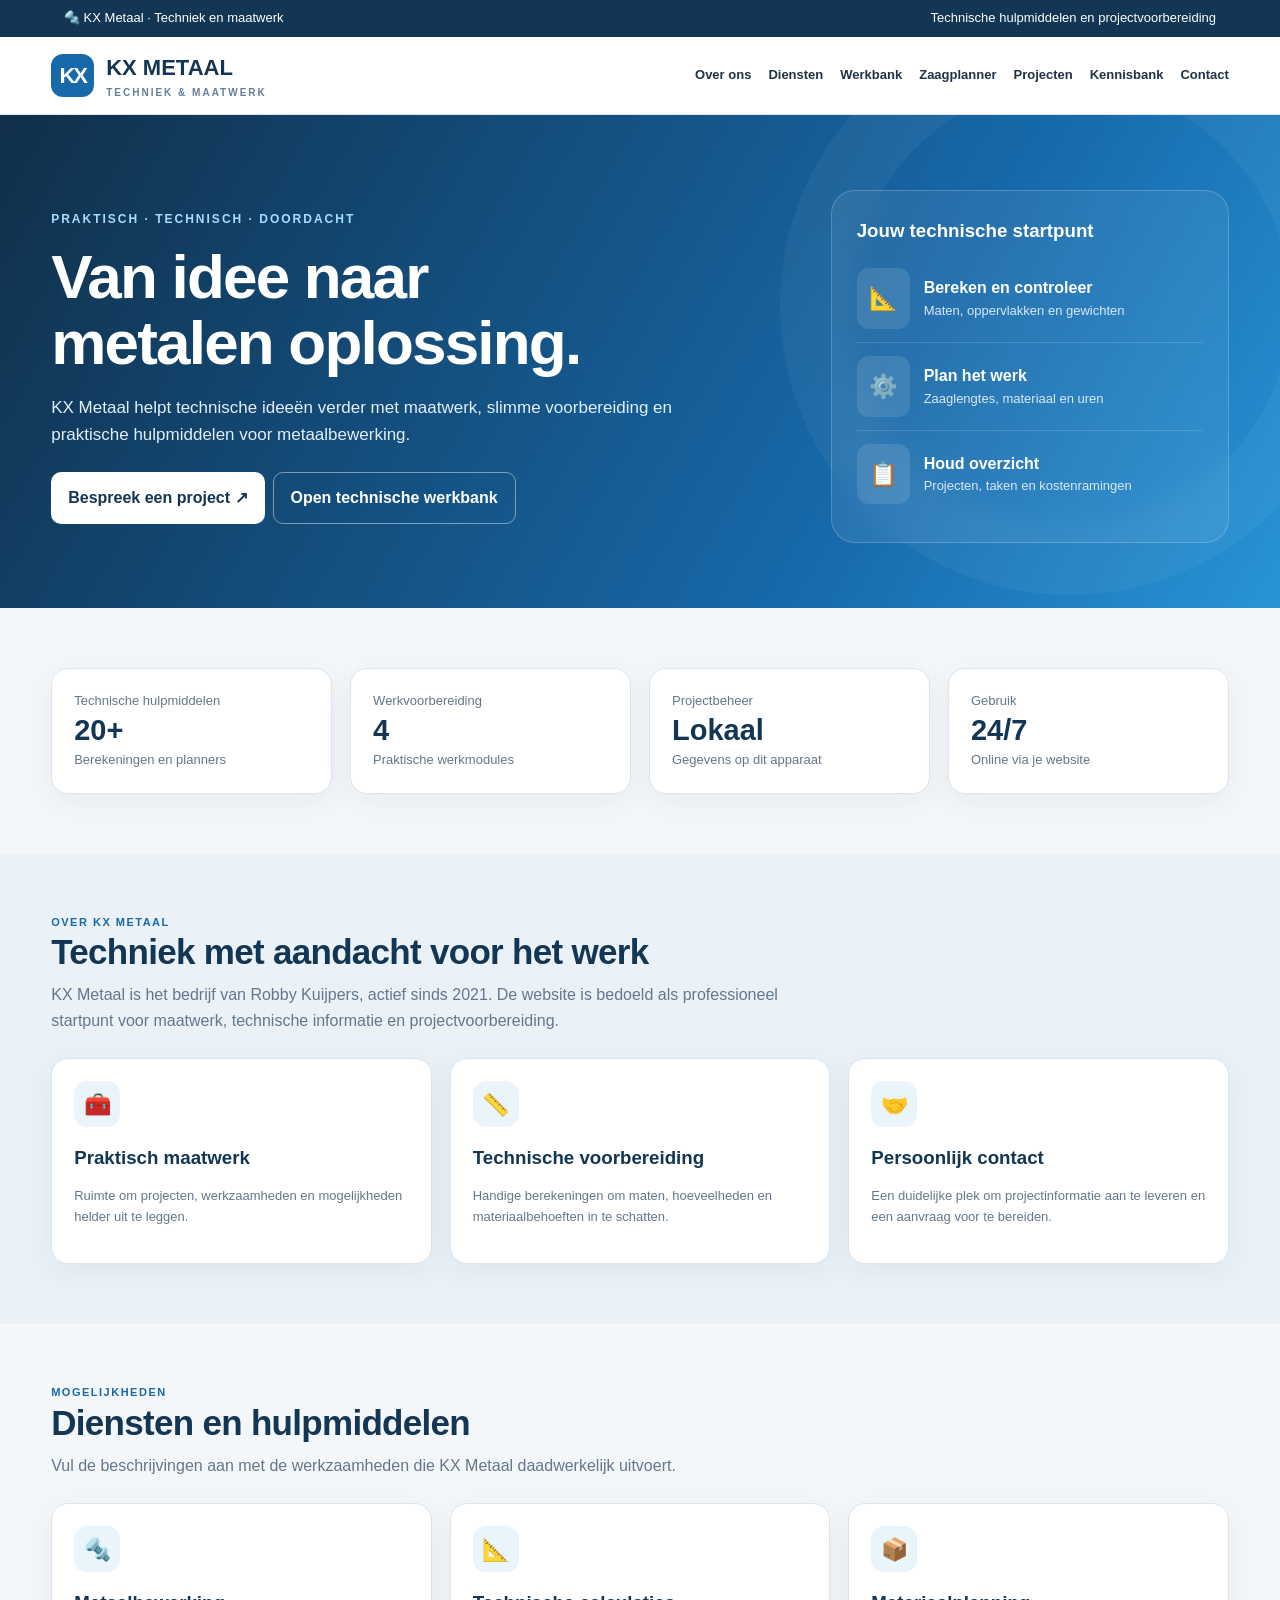
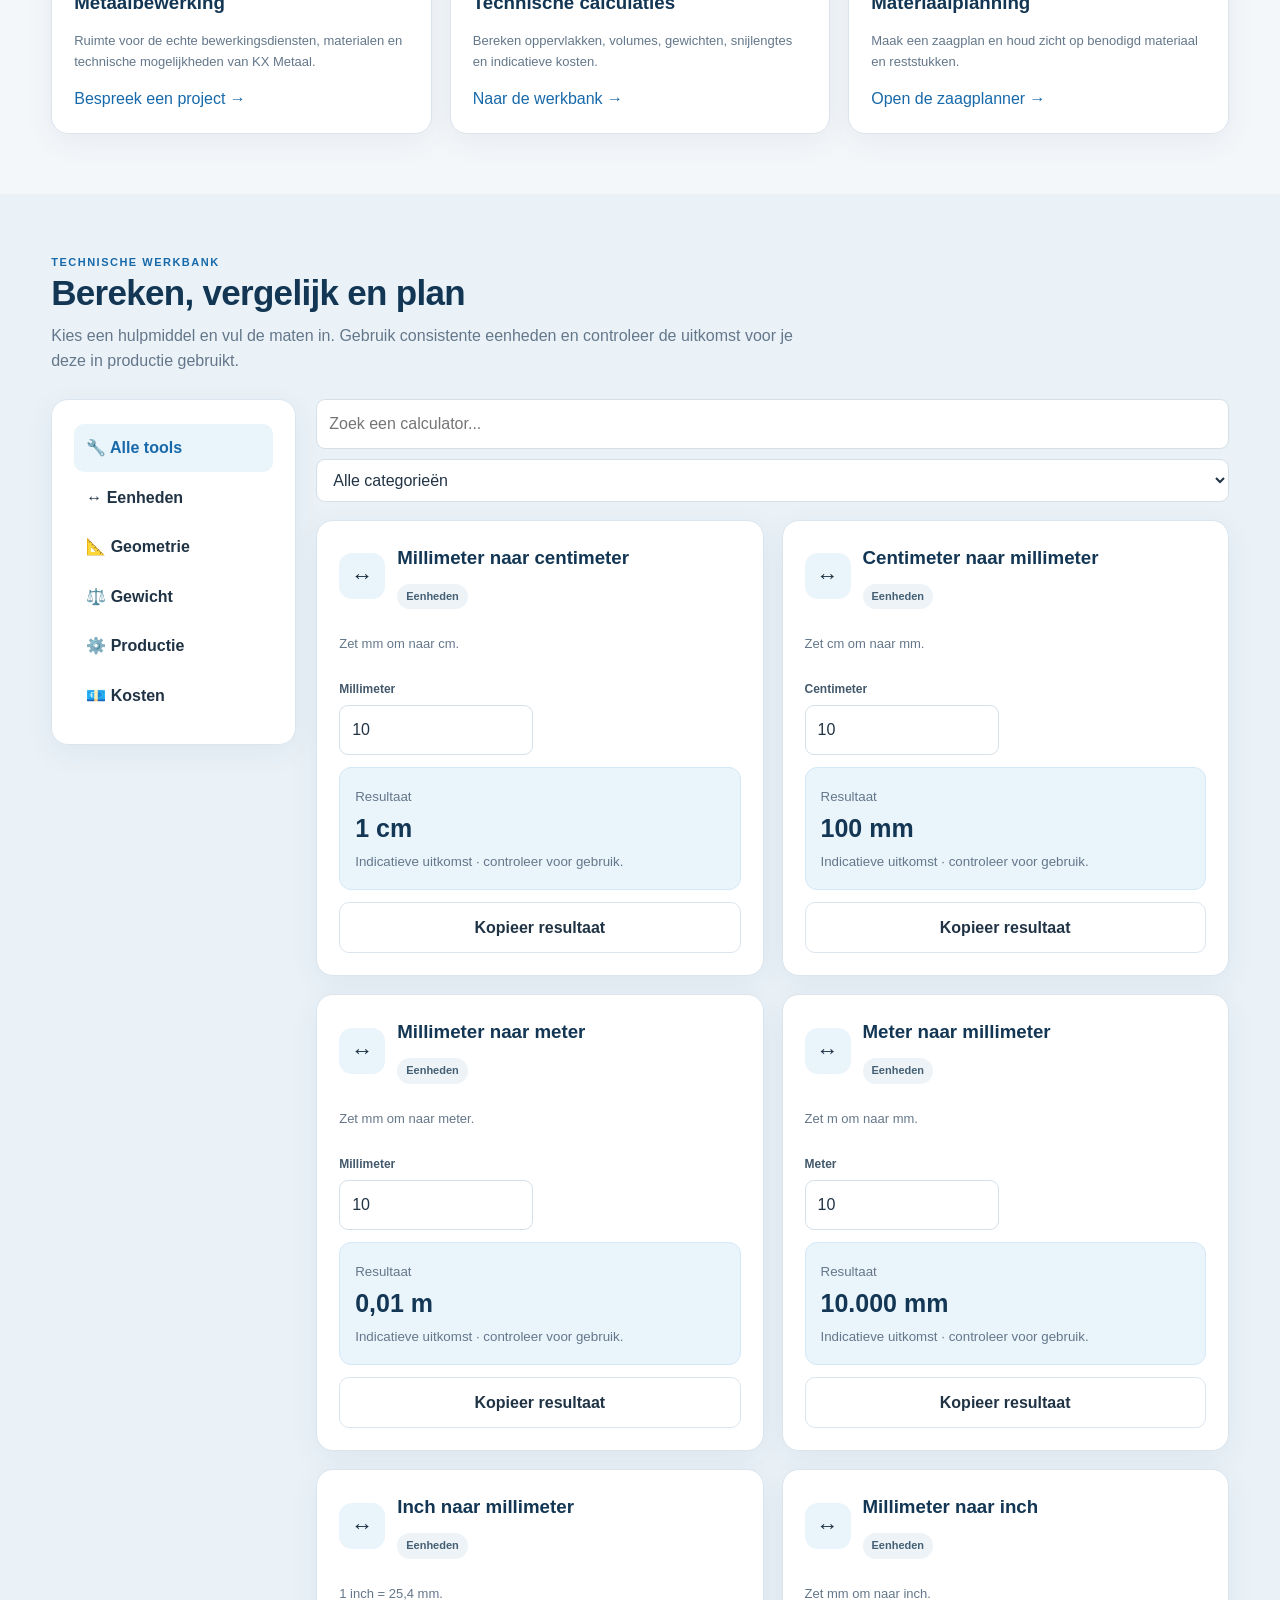
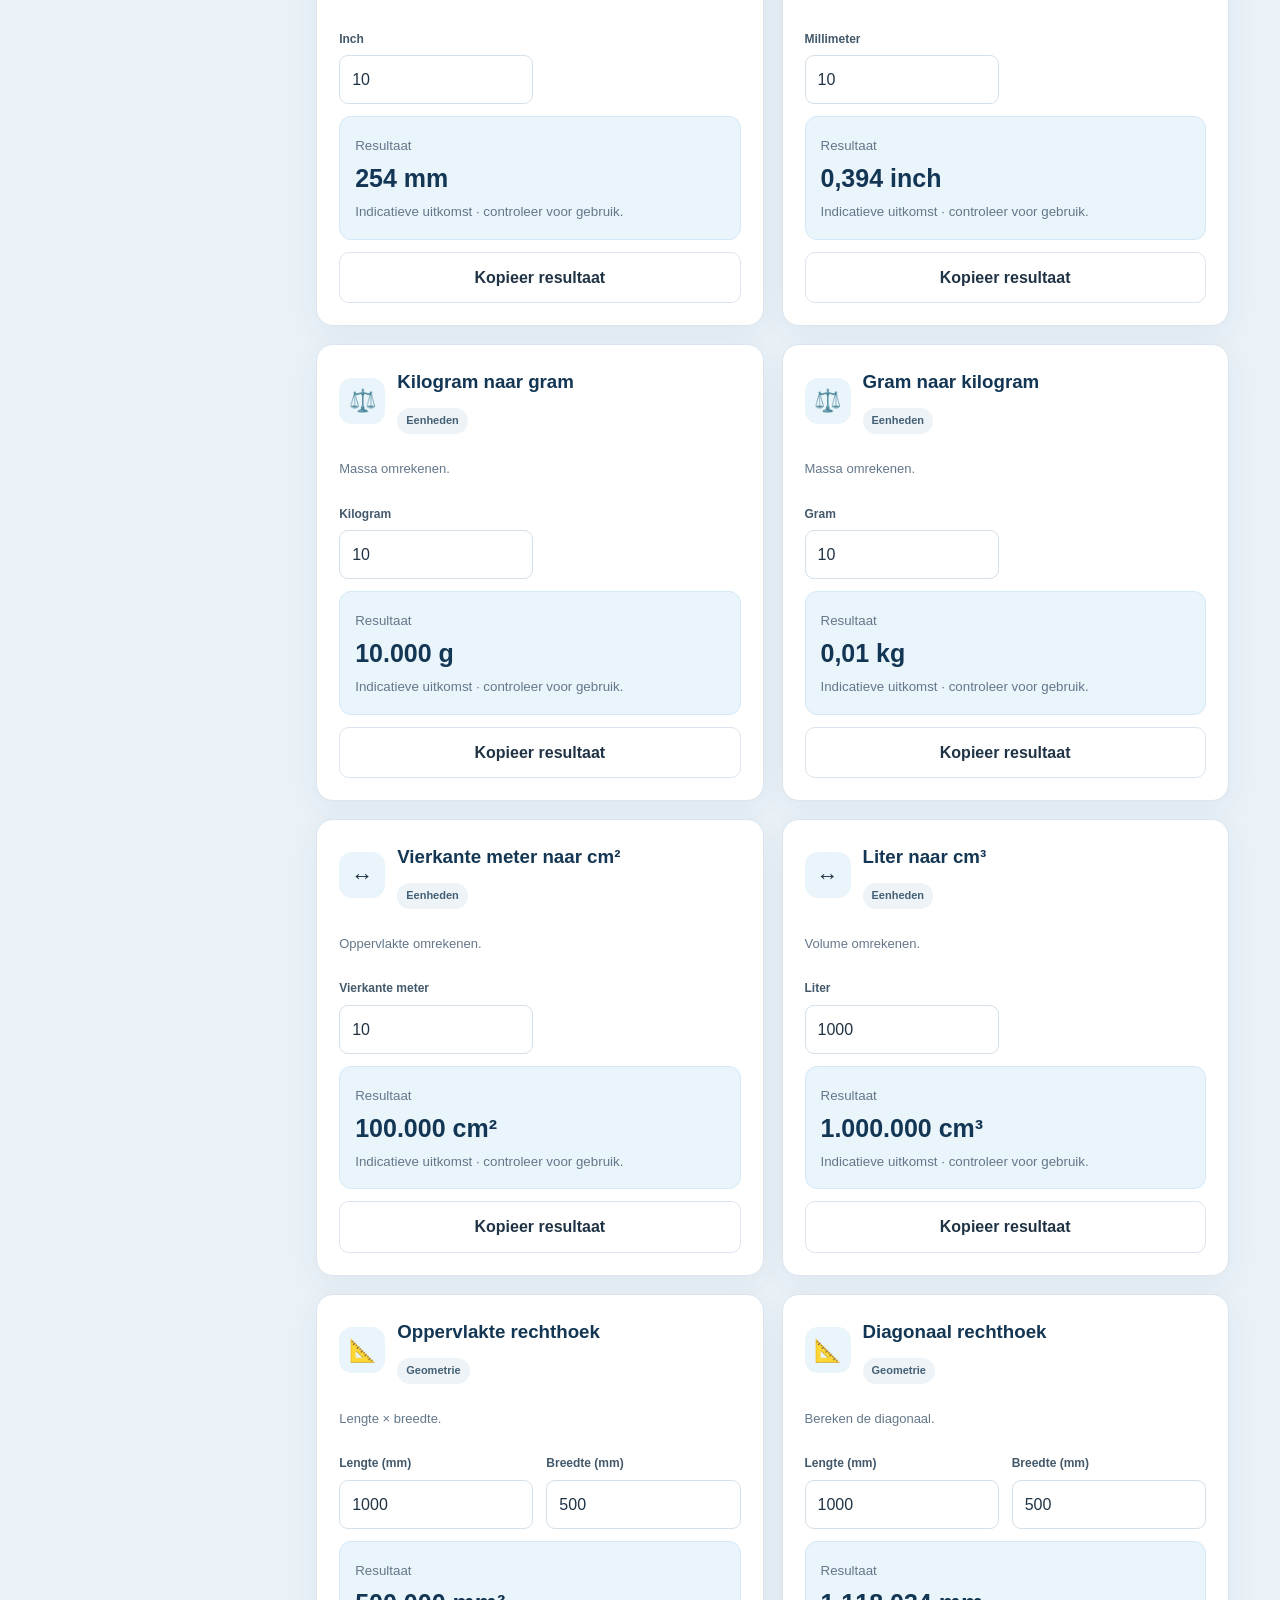
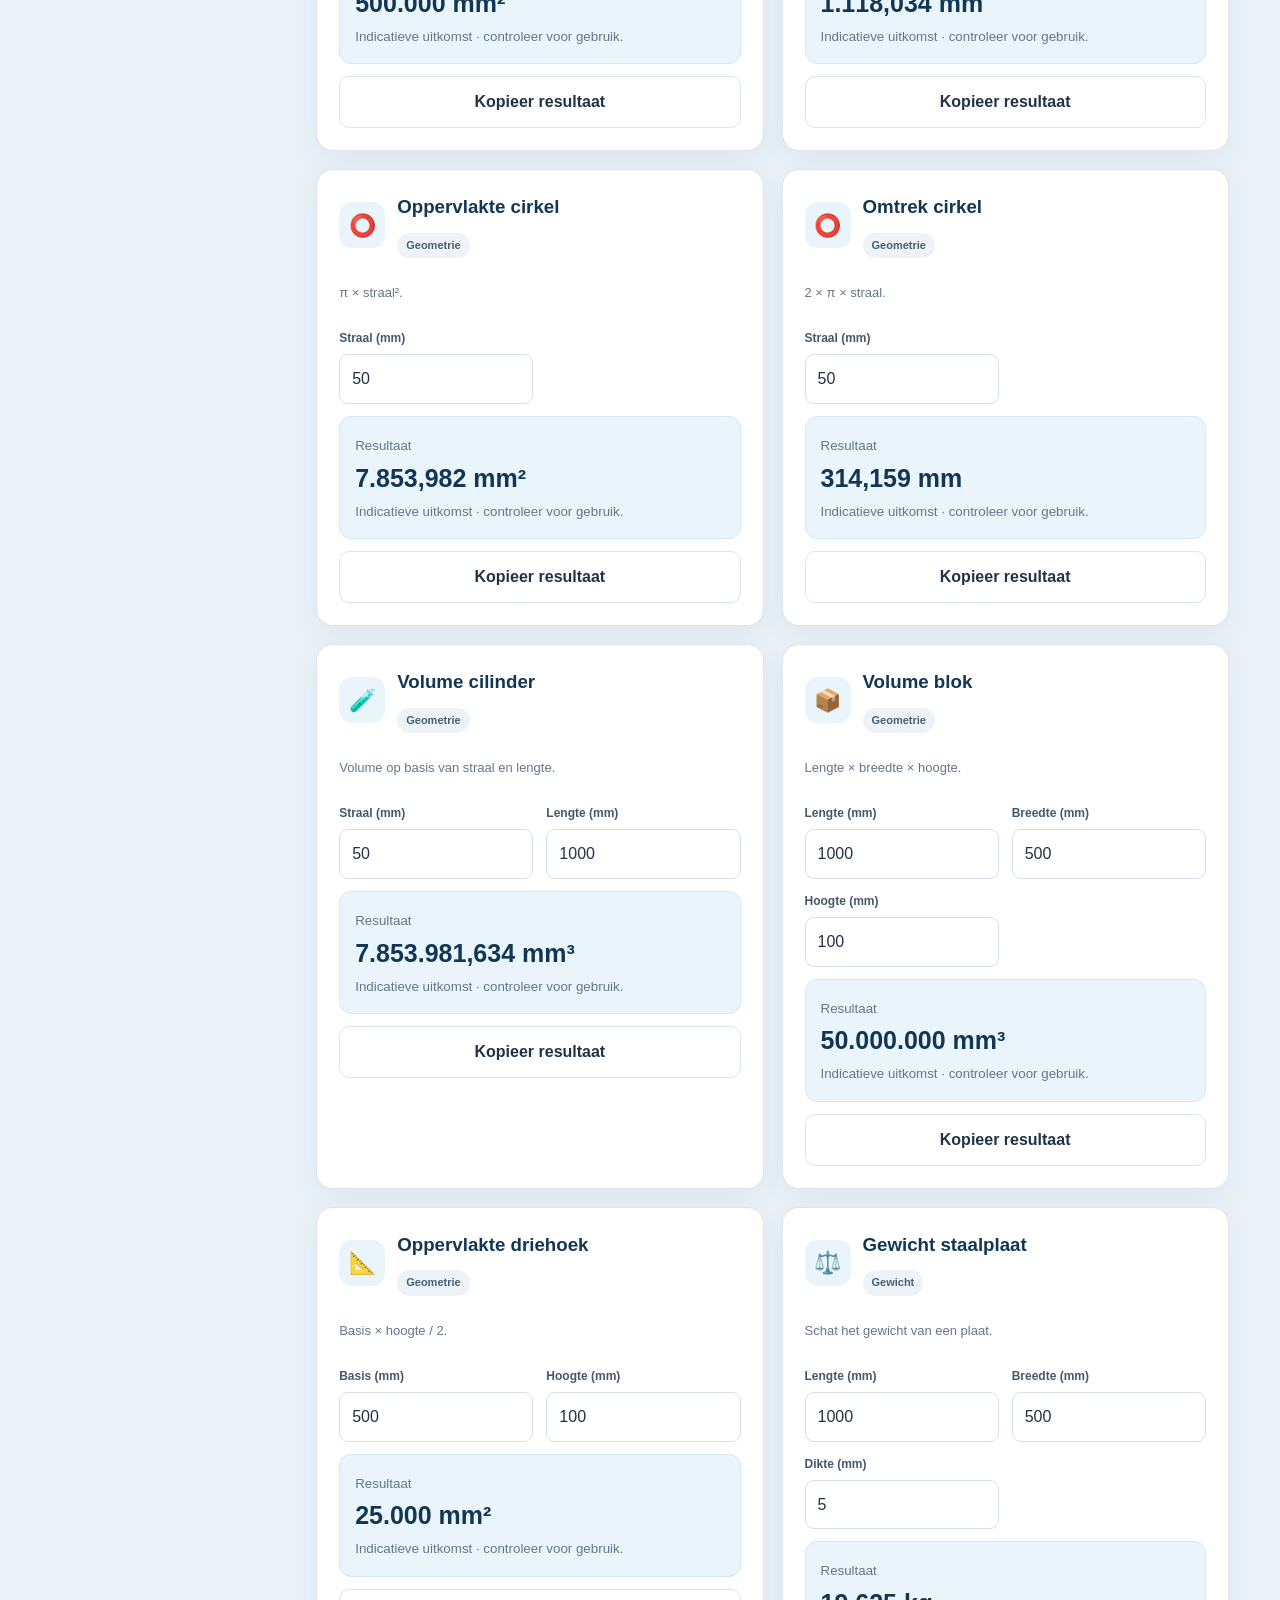
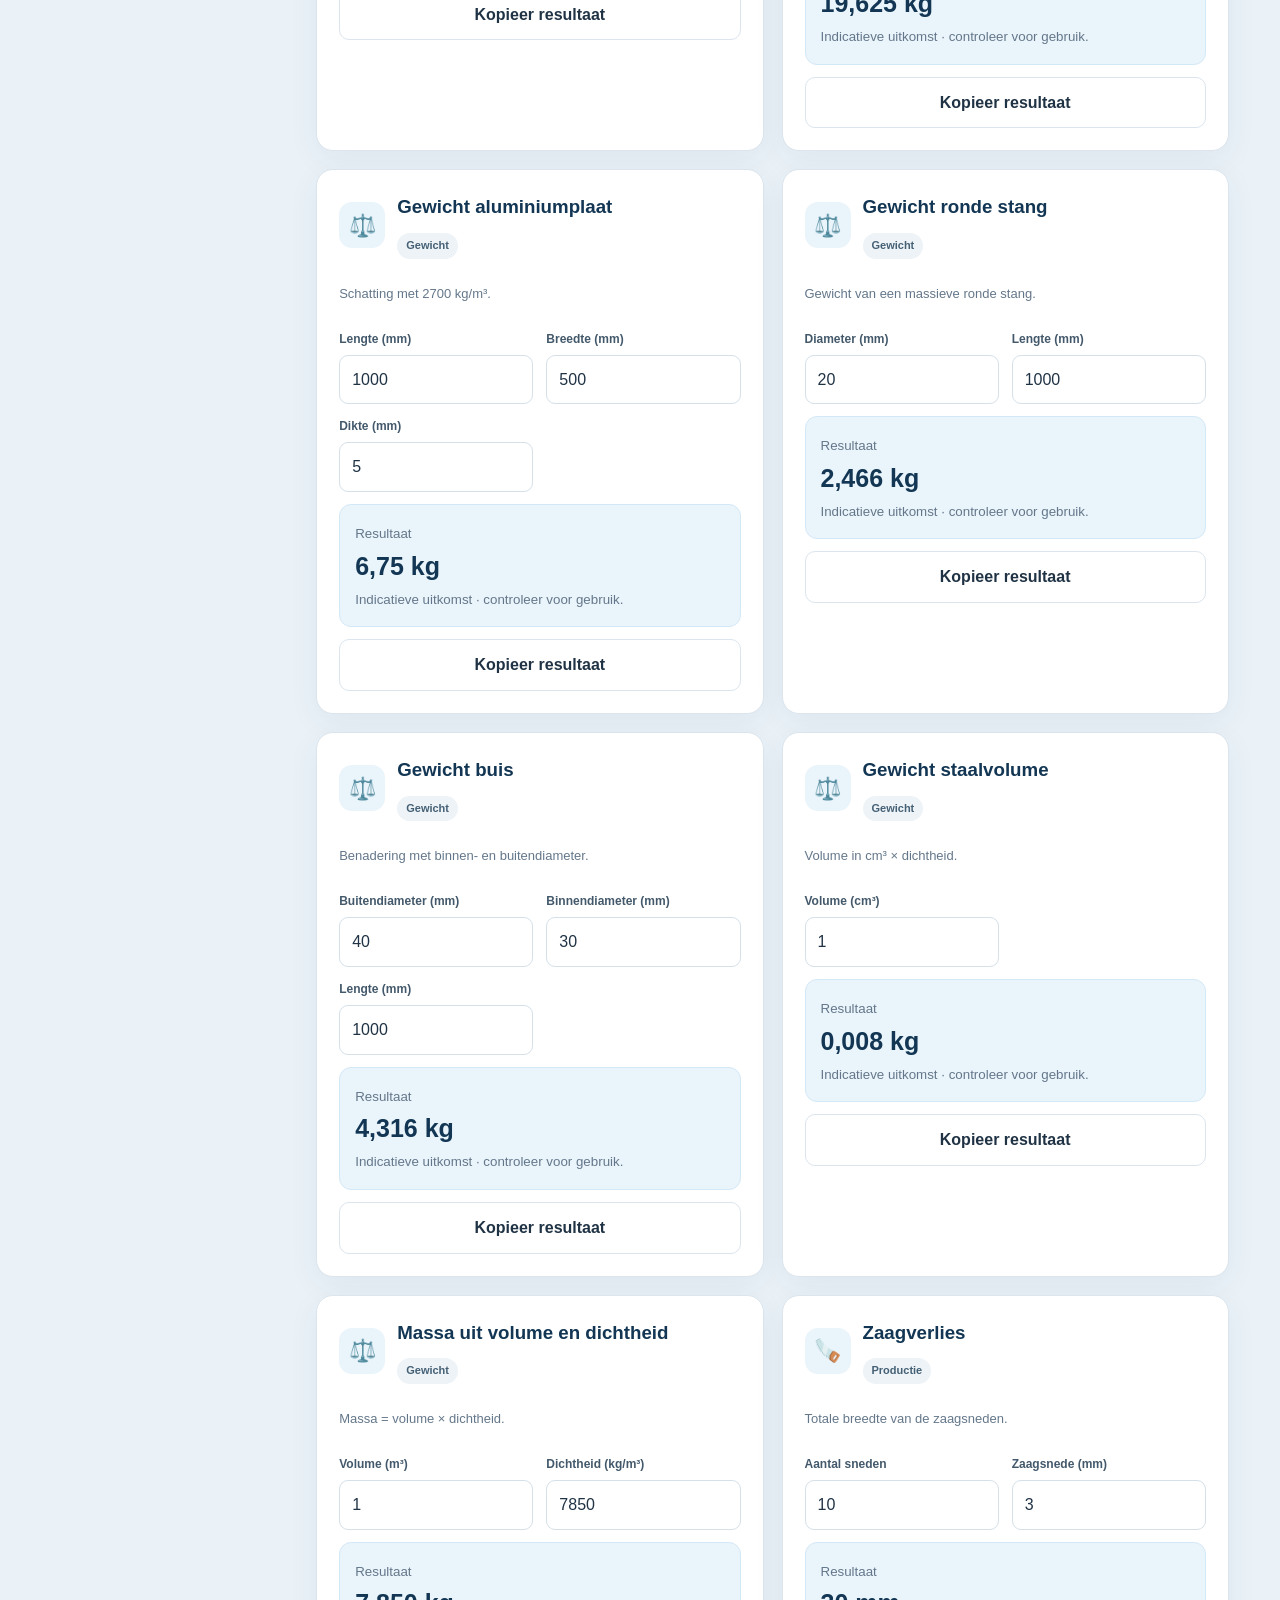
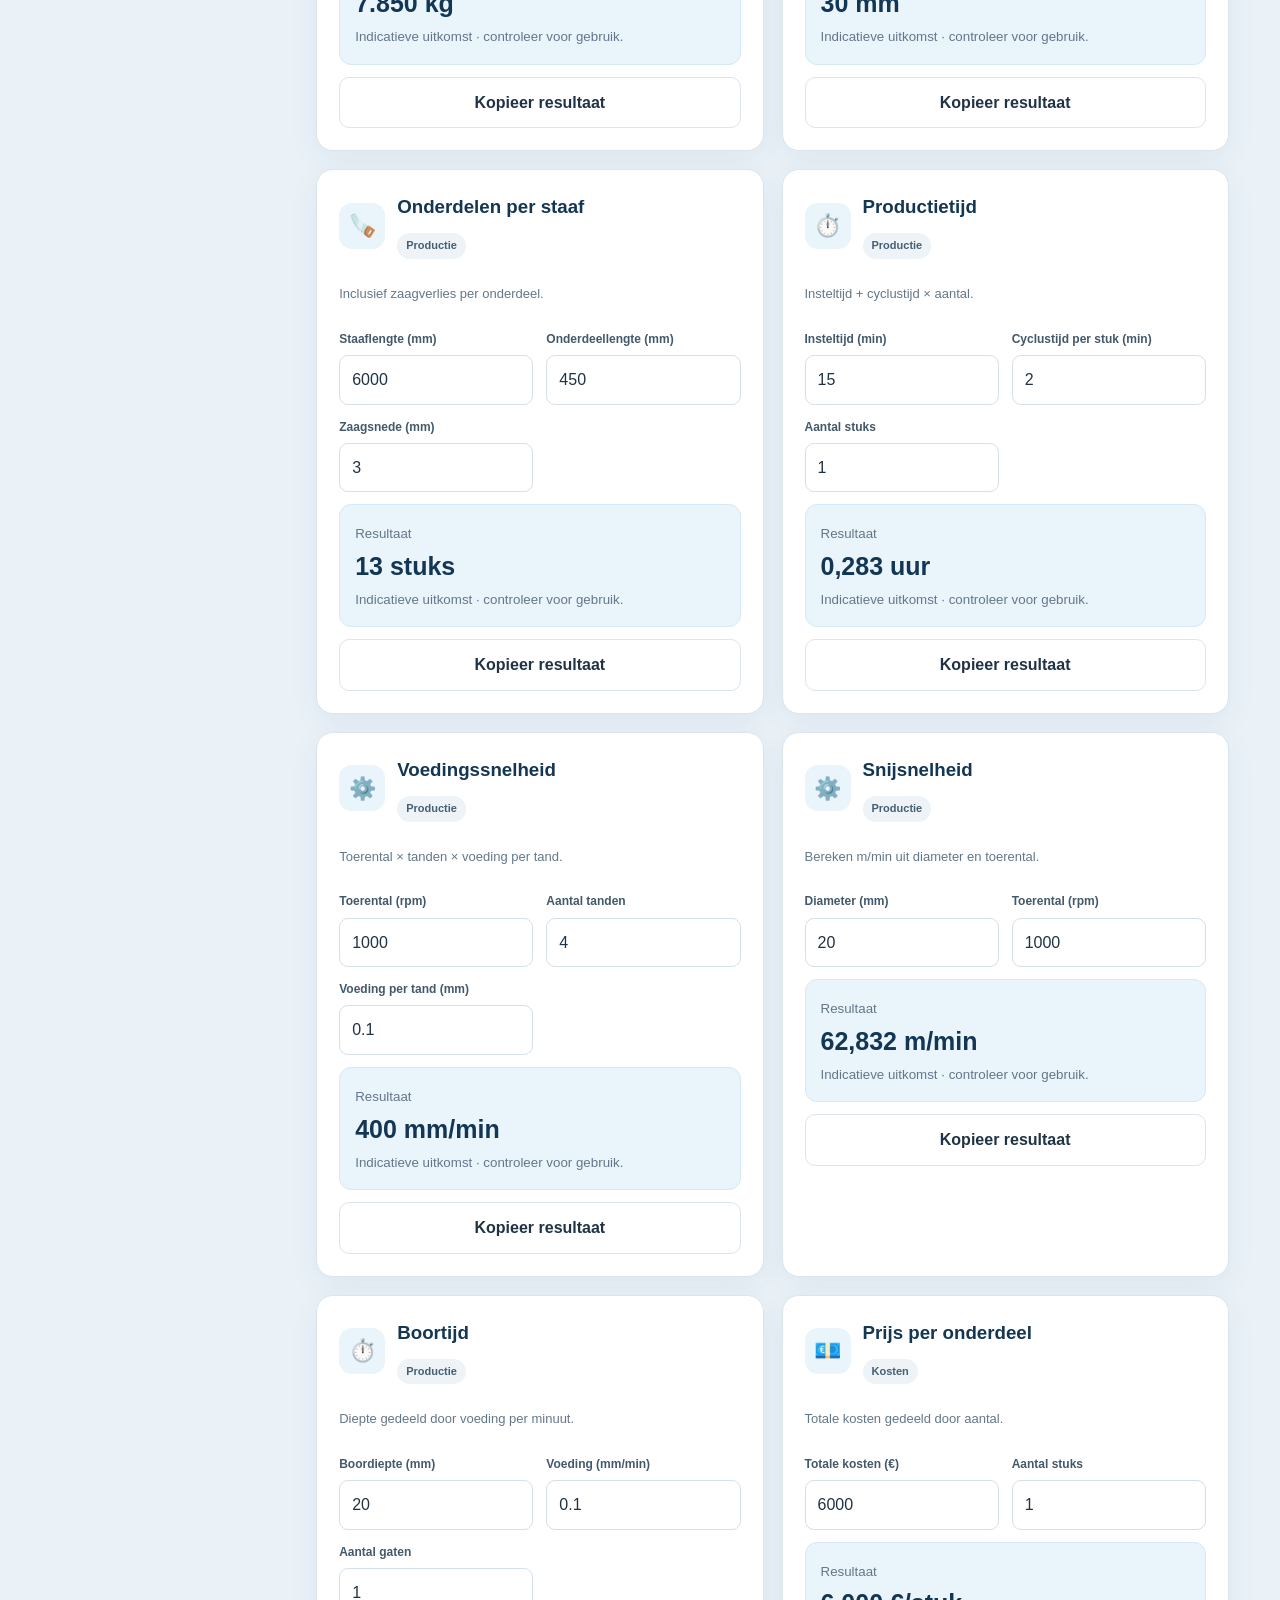
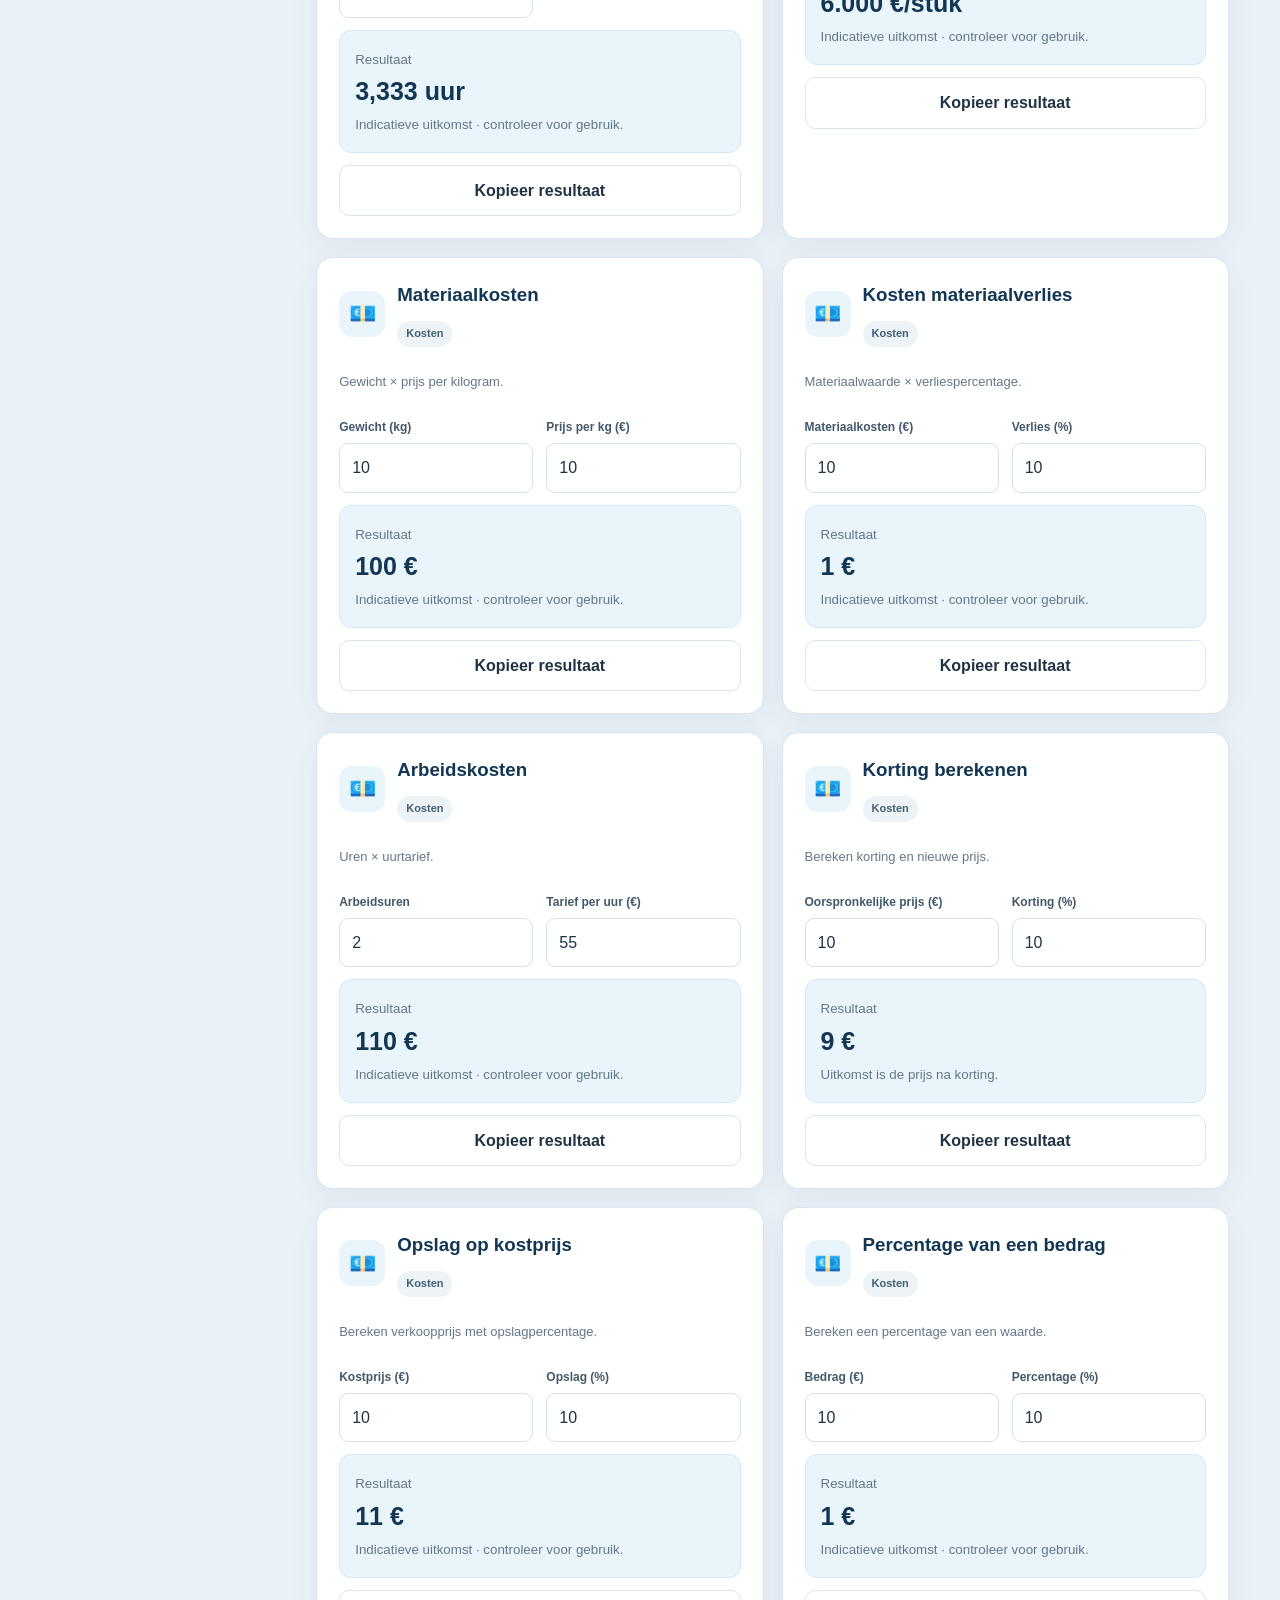
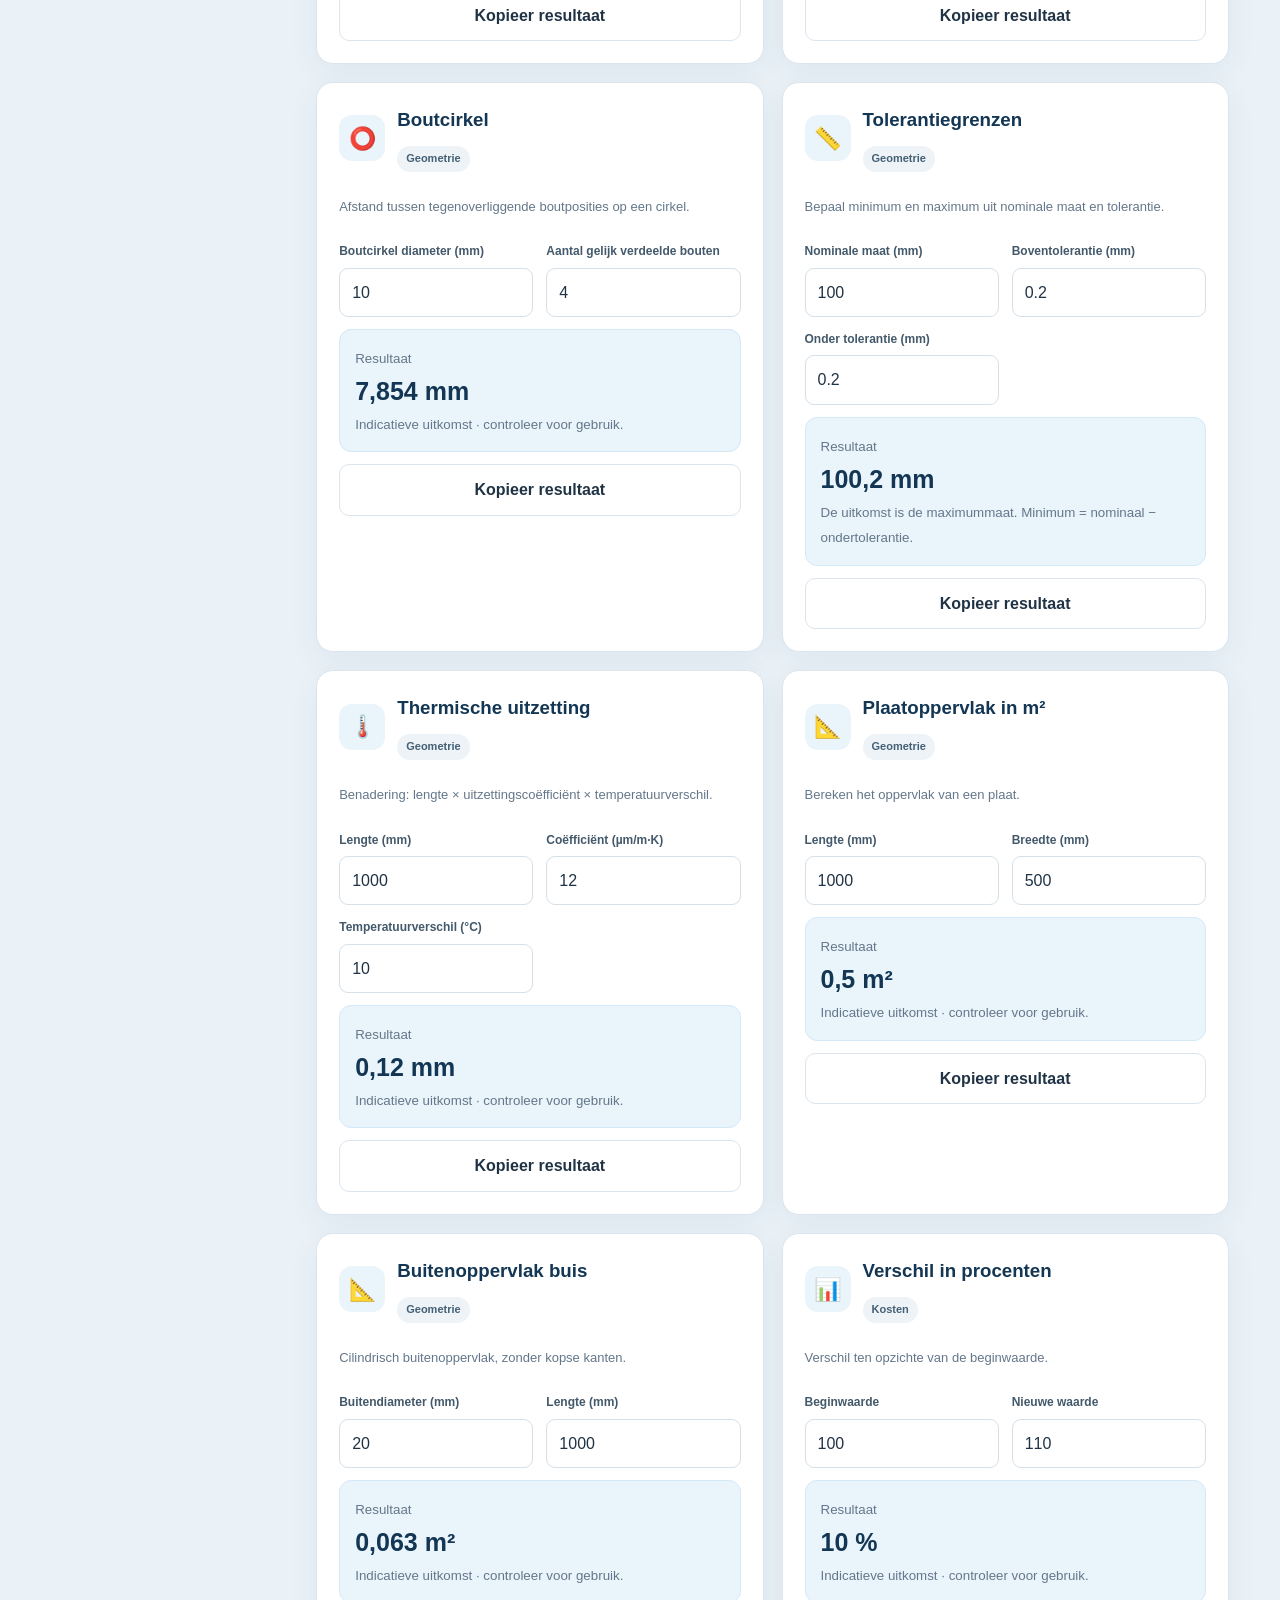
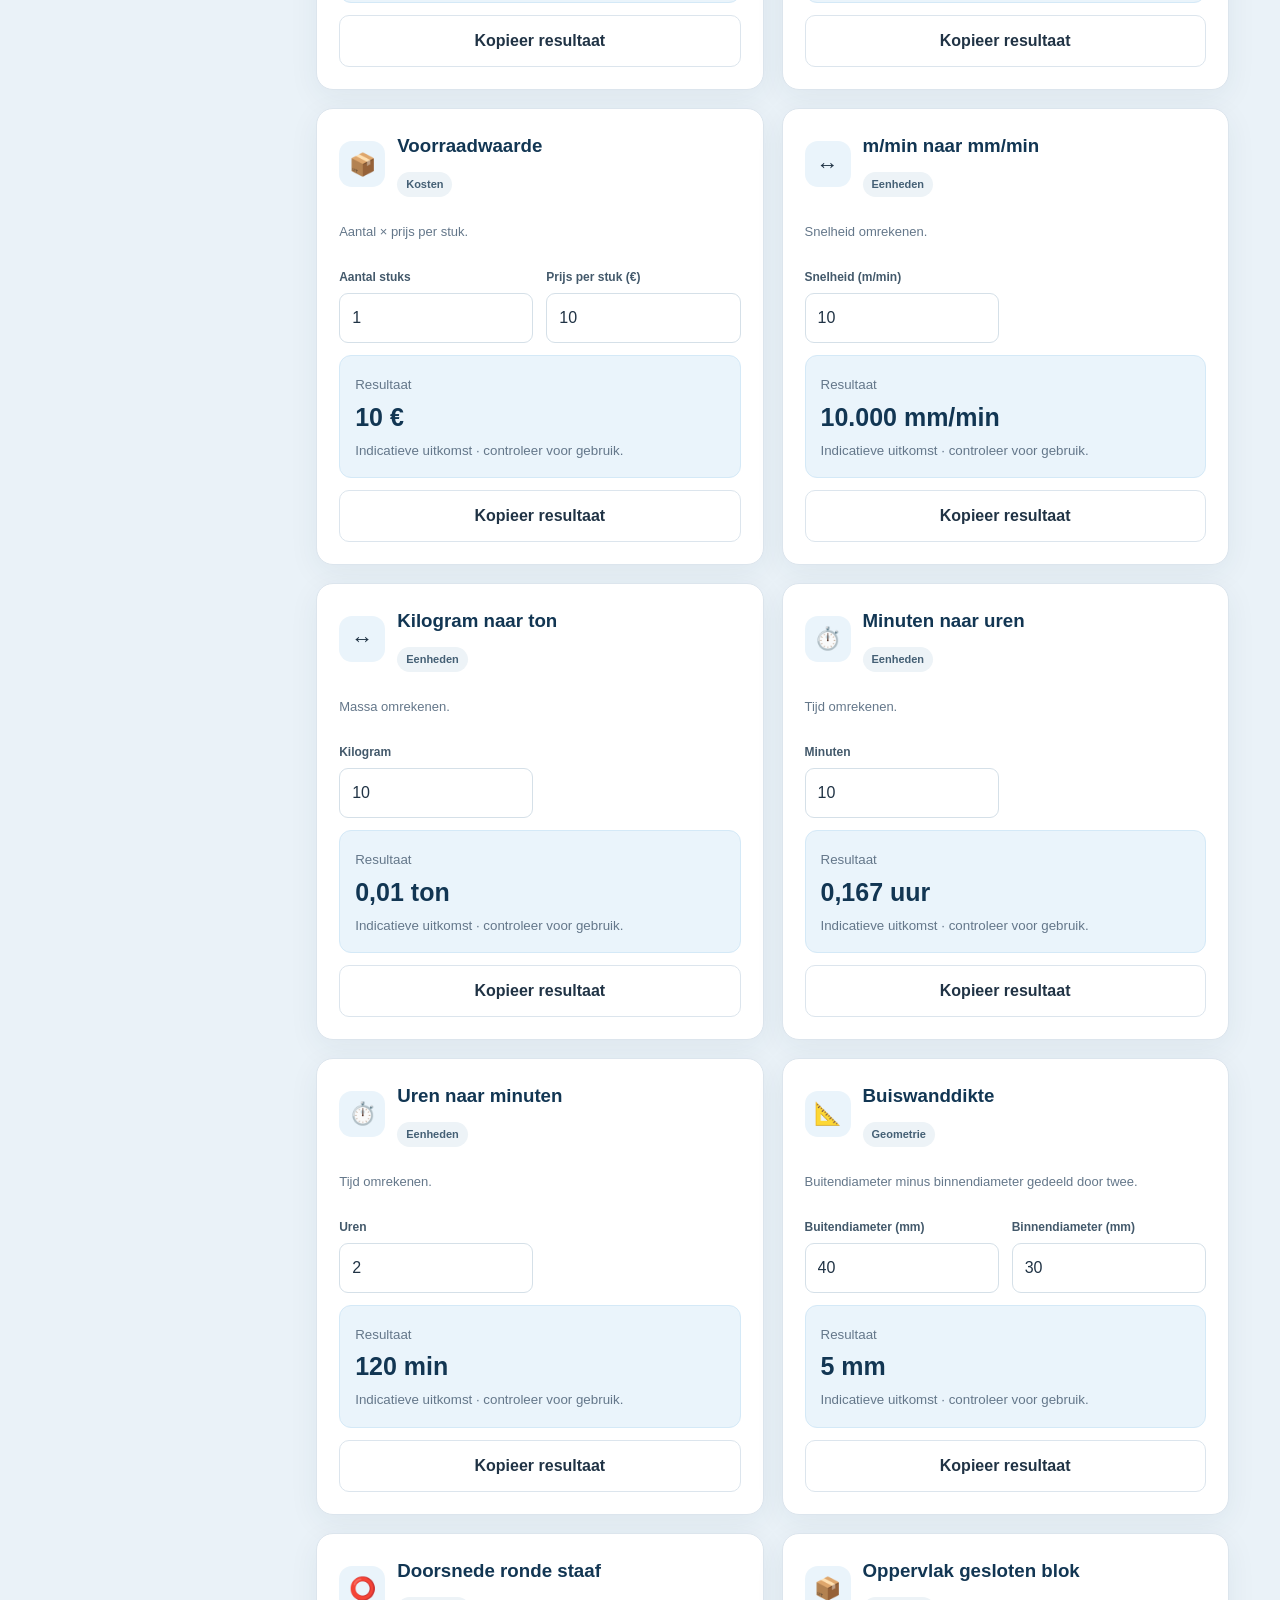
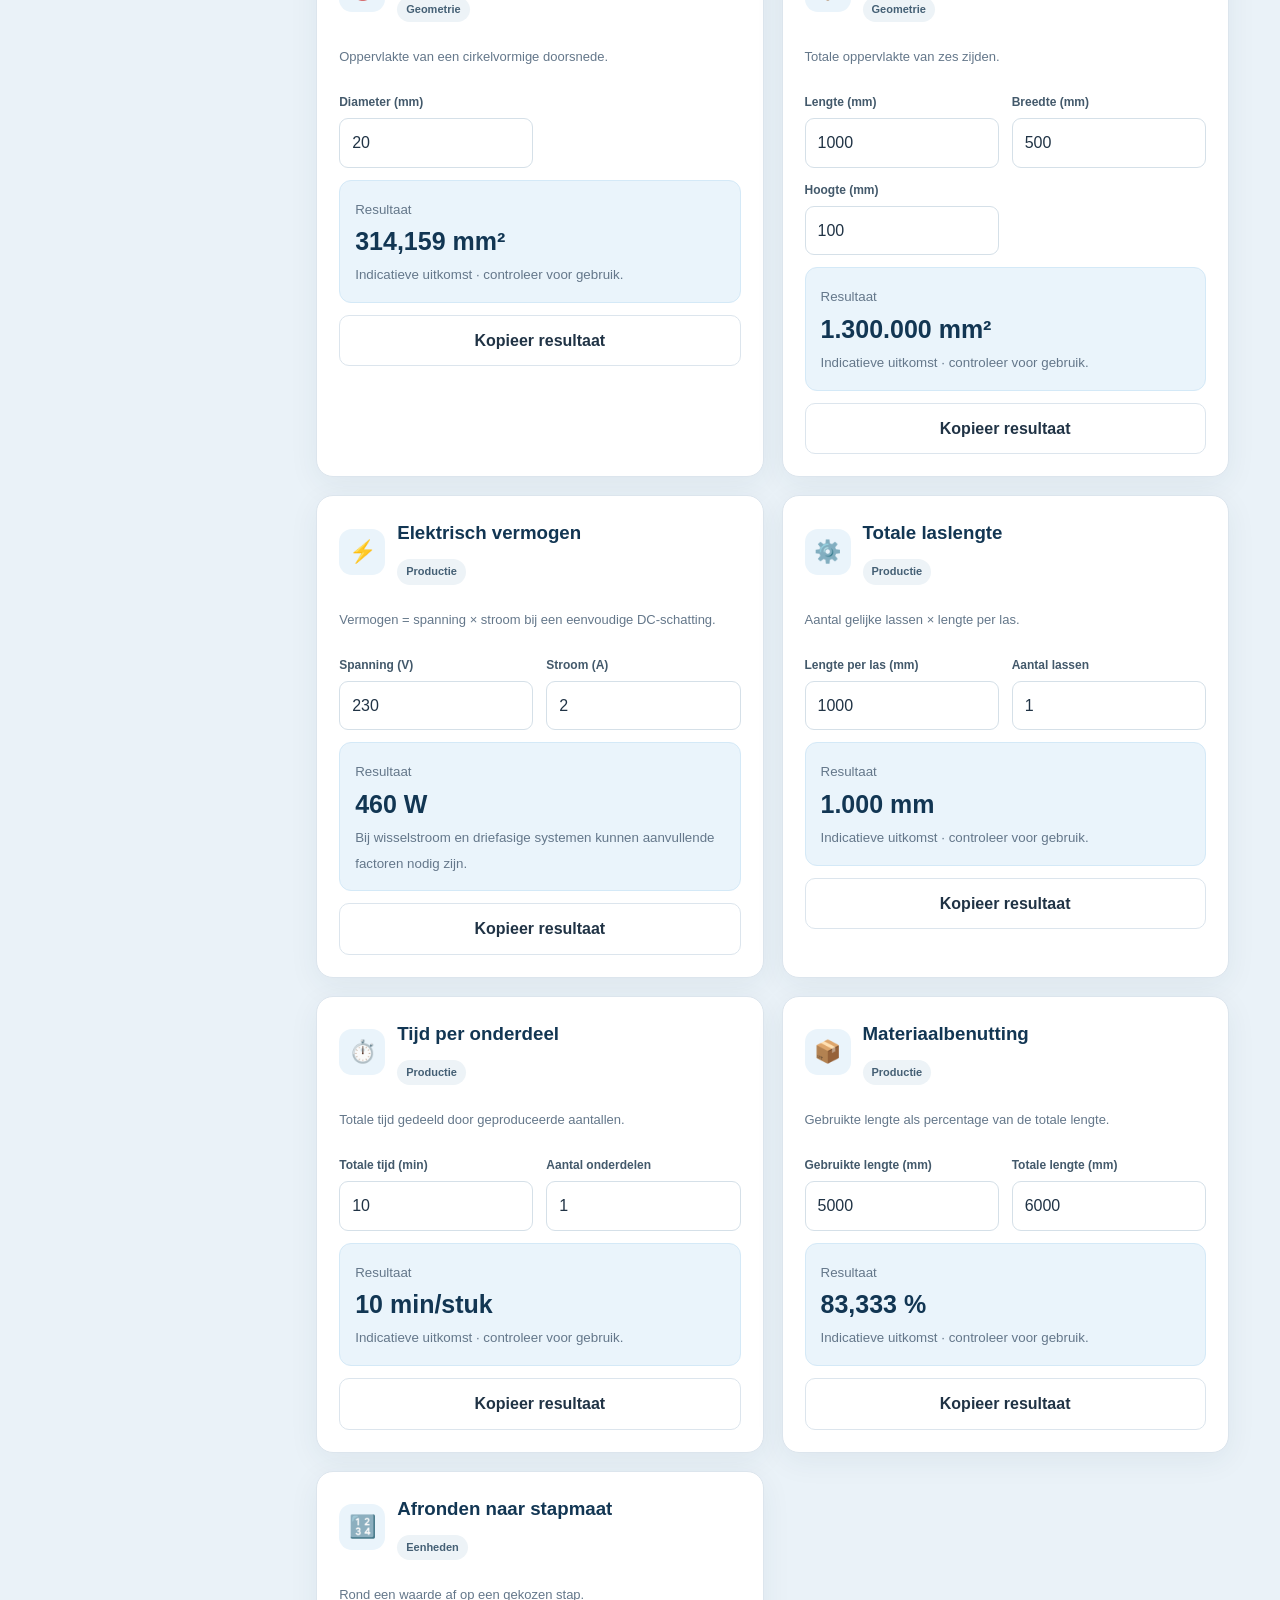
==== commit 958d4d2e: "Update print statement from 'Hello' to 'Goodbye'" ====
--- a/index.html
+++ b/index.html
@@ -4,234 +4,692 @@
 <head>
 <meta charset="UTF-8">
 <meta name="viewport" content="width=device-width, initial-scale=1">
-<meta name="theme-color" content="#1769aa">
-<meta name="description" content="KX Metaal — technische oplossingen en maatwerk. Robby Kuijpers, actief sinds 2021.">
-<title>KX Metaal | Techniek en maatwerk sinds 2021</title>
+<meta name="theme-color" content="#123653">
+<meta name="description" content="KX Metaal - technische berekeningen, metaalbewerking, materiaalplanning en projectvoorbereiding.">
+<title>KX Metaal | Techniek en maatwerk</title>
 <style>
-:root{--blue:#1769aa;--dark:#104c7c;--navy:#20394c;--text:#40566a;--muted:#708497;--pale:#eaf5fc;--light:#f5faff;--line:#dce8f1;--white:#fff;--shadow:0 14px 40px #19415f12;--radius:15px}
-*{box-sizing:border-box}html{scroll-behavior:smooth;scroll-padding-top:95px}body{margin:0;font-family:Inter,"Segoe UI",Arial,sans-serif;color:var(--navy);line-height:1.65}a{color:inherit;text-decoration:none}button,input,select,textarea{font:inherit}button{cursor:pointer}img{max-width:100%}.container{width:min(1160px,calc(100% - 40px));margin:auto}.section{padding:82px 0}.section-light{background:var(--light)}.eyebrow{color:var(--blue);font-size:12px;font-weight:800;letter-spacing:2px;text-transform:uppercase}.section-heading{max-width:760px;margin-bottom:35px}.section-heading h2,.intro-copy h2,.contact-copy h2{font-size:clamp(30px,4vw,43px);line-height:1.17;letter-spacing:-1px;margin:12px 0}.section-heading p,.muted{color:var(--muted)}.btn{display:inline-flex;align-items:center;justify-content:center;gap:9px;padding:12px 20px;border:1px solid transparent;border-radius:7px;background:var(--blue);color:#fff;font-weight:750;transition:.2s}.btn:hover{background:var(--dark);transform:translateY(-2px)}.btn-outline{background:white;color:var(--blue);border-color:#c8dce9}.btn-outline:hover{background:var(--pale);color:var(--dark)}.topbar{background:var(--dark);color:white;font-size:12px}.topbar-inner{min-height:36px;display:flex;justify-content:space-between;align-items:center;gap:12px}.topbar p{margin:0}header{position:sticky;top:0;z-index:20;background:#fffffff5;backdrop-filter:blur(12px);border-bottom:1px solid var(--line)}.nav{display:flex;min-height:76px;align-items:center;justify-content:space-between;gap:20px}.brand{display:flex;align-items:center;gap:11px;flex-shrink:0}.brand-symbol{width:43px;height:43px;border-radius:8px;display:grid;place-items:center;background:var(--blue);color:white;font-weight:900}.brand strong{display:block;font-size:20px;letter-spacing:1.2px;line-height:1.2}.brand small{display:block;font-size:10px;letter-spacing:1.4px;color:var(--muted);margin-top:3px}.nav-links{display:flex;align-items:center;gap:18px}.nav-links>a:not(.btn){font-size:13px;color:var(--text);font-weight:650}.menu-toggle{display:none;padding:9px 12px;background:white;border:1px solid var(--line);border-radius:7px}.hero{position:relative;overflow:hidden;min-height:550px;display:flex;align-items:center;color:white;background:#183d59}.hero:before{content:"";position:absolute;inset:0;background:linear-gradient(90deg,#0f2d44f2,#113753d9 53%,#11375355),url("https://images.unsplash.com/photo-1581092160562-40aa08e78837?auto=format&fit=crop&w=2000&q=85") center/cover}.hero-content{position:relative;padding:80px 0;max-width:790px}.hero .eyebrow{color:#b8e0fb}.hero h1{font-size:clamp(42px,6.5vw,72px);line-height:1.04;letter-spacing:-2px;margin:18px 0}.hero h1 span{color:#a9d9fb}.hero p{max-width:650px;color:#e0edf6;font-size:17px;line-height:1.8}.hero-actions{display:flex;flex-wrap:wrap;gap:12px;margin-top:28px}.hero .btn-outline{background:transparent;color:white;border-color:#a4c6df}.hero-note{margin-top:28px;color:#d2e6f4;font-size:13px}.intro-grid{display:grid;grid-template-columns:1fr 1fr;gap:55px;align-items:center}.intro-image{min-height:390px;background:url("https://images.unsplash.com/photo-1567789884554-0b844b597180?auto=format&fit=crop&w=1100&q=85") center/cover;border-radius:var(--radius);position:relative;box-shadow:var(--shadow)}.image-caption{position:absolute;bottom:16px;left:16px;right:16px;background:#fffffff2;padding:15px;border-radius:8px;color:var(--text);font-size:13px}.image-caption strong{display:block;color:var(--navy)}.intro-copy p{color:var(--muted)}.check-list{list-style:none;padding:0}.check-list li{margin:10px 0;color:var(--text)}.check-list li:before{content:"✓";color:var(--blue);font-weight:900;margin-right:10px}.stats{display:grid;grid-template-columns:repeat(3,1fr);border:1px solid var(--line);border-radius:10px;overflow:hidden;margin-top:25px}.stat{padding:16px 12px;background:white}.stat+.stat{border-left:1px solid var(--line)}.stat strong{display:block;color:var(--blue);font-size:23px}.stat span{font-size:11px;color:var(--muted)}.service-grid,.project-grid,.knowledge-grid{display:grid;grid-template-columns:repeat(3,minmax(0,1fr));gap:19px}.service-card,.project-card,.knowledge-card{background:white;border:1px solid var(--line);border-radius:var(--radius);overflow:hidden;transition:.2s}.service-card{padding:26px}.service-card:hover,.knowledge-card:hover{transform:translateY(-3px);box-shadow:var(--shadow)}.service-icon{width:45px;height:45px;display:grid;place-items:center;background:var(--pale);color:var(--blue);border-radius:9px;font-size:22px}.service-card h3{margin:15px 0 7px}.service-card p,.project-copy p,.knowledge-card p{font-size:14px;color:var(--muted)}.service-note,.small-note{font-size:12px;color:var(--muted);margin-top:18px}.project-photo{height:200px;background-position:center;background-size:cover}.project-card:nth-child(1) .project-photo{background-image:url("https://images.unsplash.com/photo-1565043589221-1a6fd9ae45c7?auto=format&fit=crop&w=800&q=80")}.project-card:nth-child(2) .project-photo{background-image:url("https://images.unsplash.com/photo-1581092921461-eab62e97a780?auto=format&fit=crop&w=800&q=80")}.project-card:nth-child(3) .project-photo{background-image:url("https://images.unsplash.com/photo-1581092580497-e0d23cbdf1dc?auto=format&fit=crop&w=800&q=80")}.project-copy{padding:21px}.project-copy h3{margin:6px 0}.project-label,.knowledge-tag{font-size:10px;font-weight:800;letter-spacing:1px;color:var(--blue);text-transform:uppercase}.process-grid{display:grid;grid-template-columns:repeat(4,1fr);gap:22px}.process-step{border-top:2px solid #c7e0f1;padding-top:17px}.process-number{font-size:12px;font-weight:900;color:var(--blue)}.process-step h3{margin:8px 0}.process-step p{font-size:14px;color:var(--muted)}.about-panel{display:grid;grid-template-columns:.8fr 1.2fr;background:white;border:1px solid var(--line);border-radius:var(--radius);overflow:hidden;box-shadow:var(--shadow)}.about-side{padding:38px;background:var(--dark);color:white}.about-side .eyebrow{color:#b9dff8}.about-side h3{font-size:30px;line-height:1.25}.about-side p{color:#d5e6f3}.about-copy{padding:38px}.about-copy h2{font-size:30px}.about-copy p{color:var(--muted)}.about-signature{color:var(--blue);font-weight:800}.knowledge-section{background:var(--light)}.knowledge-search{display:flex;align-items:center;gap:12px;padding:0 15px;background:white;border:1px solid var(--line);border-radius:9px;max-width:680px;margin:25px 0}.knowledge-search span{font-size:24px;color:var(--blue)}.knowledge-search input{width:100%;border:0;outline:0;padding:15px 0}.knowledge-card{padding:23px}.knowledge-card[hidden]{display:none}.knowledge-card h3{font-size:18px;line-height:1.4;margin:12px 0}.knowledge-toggle{display:flex;justify-content:space-between;width:100%;margin-top:12px;padding:12px 0 0;border:0;border-top:1px solid var(--line);background:transparent;color:var(--blue);font-weight:750;text-align:left}.knowledge-extra{font-size:14px;color:var(--muted);padding-top:12px}.knowledge-extra[hidden],#knowledgeEmpty[hidden]{display:none}.faq-list{max-width:850px}.faq-item{border-bottom:1px solid var(--line)}.faq-question{display:flex;justify-content:space-between;gap:15px;width:100%;padding:19px 0;background:transparent;border:0;text-align:left;color:var(--navy);font-weight:750}.faq-question span{color:var(--blue);font-size:22px}.faq-answer{color:var(--muted);padding:0 30px 20px 0}.faq-answer[hidden]{display:none}
-/* Calculator library */
-.calculator-toolbar{display:grid;grid-template-columns:minmax(220px,1fr) 240px;gap:12px;margin:25px 0}.tool-search,.tool-category{width:100%;padding:13px 14px;border:1px solid var(--line);border-radius:8px;background:white;color:var(--navy)}.calculator-count{color:var(--muted);font-size:13px;margin:0 0 20px}.calculator-grid{display:grid;grid-template-columns:repeat(3,minmax(0,1fr));gap:18px}.calc-card{background:white;border:1px solid var(--line);border-radius:12px;padding:21px;box-shadow:0 6px 20px #19415f08;min-width:0}.calc-card[hidden]{display:none}.calc-card h3{font-size:17px;line-height:1.35;margin:8px 0}.calc-desc{color:var(--muted);font-size:13px;min-height:40px}.calc-fields{display:grid;grid-template-columns:1fr 1fr;gap:10px}.calc-field{display:flex;flex-direction:column;gap:4px;min-width:0}.calc-field label{font-size:11px;font-weight:750;color:var(--text)}.calc-field input{width:100%;min-width:0;border:1px solid #d7e4ed;border-radius:6px;padding:9px;background:white;color:var(--navy)}.calc-field input:focus,.tool-search:focus,.tool-category:focus{outline:2px solid #1769aa55;border-color:var(--blue)}.calc-result{margin-top:15px;padding:13px;border-radius:8px;background:var(--pale-2);border:1px solid var(--line)}.calc-result small{display:block;color:var(--muted);font-size:11px}.calc-result output{display:block;font-size:22px;font-weight:850;color:var(--blue);overflow-wrap:anywhere}.calc-formula{font-size:11px;color:var(--muted);margin:9px 0 0;overflow-wrap:anywhere}.calc-copy{margin-top:10px;padding:7px 10px;border:1px solid #c8dce9;background:white;border-radius:6px;color:var(--blue);font-size:12px;font-weight:750}.calc-warning{font-size:11px;color:#72552c;background:#fff8e8;padding:10px;border-radius:6px;margin-top:10px}.no-calcs{padding:22px 0;color:var(--muted)}.contact-grid{display:grid;grid-template-columns:.8fr 1.2fr;gap:45px;align-items:start}.contact-copy h2{margin:12px 0 18px}.contact-copy>p{color:var(--muted)}.contact-detail{border-top:1px solid var(--line);padding:14px 0}.contact-detail strong{display:block;font-size:13px}.contact-detail span{font-size:14px;color:var(--muted)}.contact-form{background:white;padding:27px;border:1px solid var(--line);border-radius:var(--radius);box-shadow:var(--shadow)}.form-heading h3{margin:0;font-size:22px}.form-heading p{font-size:13px;color:var(--muted)}.form-grid{display:grid;grid-template-columns:1fr 1fr;gap:14px}.field{display:flex;flex-direction:column;gap:5px}.field.full{grid-column:1/-1}.field label{font-size:12px;font-weight:750}.field input,.field select,.field textarea{width:100%;border:1px solid #d7e4ed;border-radius:7px;padding:11px;color:var(--navy);background:white}.field textarea{min-height:110px;resize:vertical}.form-hint{font-size:11px;color:var(--muted)}.form-status{font-size:13px;color:var(--blue-dark);overflow-wrap:anywhere}.contact-form .btn{width:100%;margin-top:8px}footer{background:#f2f8fc;border-top:1px solid var(--line);padding:30px 0}.footer-inner{display:flex;justify-content:space-between;align-items:center;gap:20px}.footer-inner p{font-size:12px;color:var(--muted)}.footer-links{display:flex;gap:15px;flex-wrap:wrap;font-size:12px}.footer-links a:hover{color:var(--blue)}
-@media(max-width:1000px){.nav-links{gap:10px}.nav-links>a:not(.btn){font-size:12px}.calculator-grid{grid-template-columns:repeat(2,minmax(0,1fr))}.process-grid{grid-template-columns:repeat(2,1fr)}}
-@media(max-width:760px){.container{width:calc(100% - 32px)}.section{padding:62px 0}.topbar-inner{justify-content:center;text-align:center}.topbar-inner p:first-child{display:none}.nav{min-height:68px}.menu-toggle{display:block}.nav-links{display:none;position:absolute;top:100%;left:0;right:0;background:white;padding:15px 22px 22px;align-items:stretch;flex-direction:column;gap:0;border-bottom:1px solid var(--line)}.nav-links.open{display:flex}.nav-links>a:not(.btn){padding:10px 0;font-size:14px}.nav-links .btn{margin-top:9px}.hero{min-height:500px}.hero-content{padding:65px 0}.hero h1{letter-spacing:-1.3px}.intro-grid,.about-panel,.contact-grid{grid-template-columns:1fr}.intro-image{min-height:280px;order:2}.service-grid,.project-grid,.knowledge-grid{grid-template-columns:1fr}.calculator-toolbar{grid-template-columns:1fr}.calculator-grid{grid-template-columns:1fr}.calc-desc{min-height:0}.about-side,.about-copy{padding:27px}.contact-grid{gap:25px}.footer-inner{align-items:flex-start;flex-direction:column}.stats .stat{padding:12px 8px}.stats .stat strong{font-size:19px}.stats .stat span{font-size:10px}}
-@media(max-width:440px){.form-grid{grid-template-columns:1fr}.field.full{grid-column:auto}.contact-form{padding:19px}.process-grid{grid-template-columns:1fr}.hero-actions .btn{width:100%}}
-@media(prefers-reduced-motion:reduce){*,*::before,*::after{scroll-behavior:auto!important;transition:none!important;animation:none!important}}
+:root{
+  --navy:#123653;--blue:#1769aa;--blue2:#248bd0;
+  --pale:#eaf4fb;--bg:#f4f7fa;--white:#fff;
+  --text:#203345;--muted:#64778a;--line:#dce5ed;
+  --green:#16845b;--orange:#c97821;--red:#c74646;
+  --radius:17px;--shadow:0 8px 30px #183b5510
+}
+*{box-sizing:border-box}
+html{scroll-behavior:smooth;scroll-padding-top:100px}
+body{margin:0;background:var(--bg);color:var(--text);
+font-family:Inter,Segoe UI,Arial,sans-serif;line-height:1.6}
+button,input,select,textarea{font:inherit}
+button,a{touch-action:manipulation}
+a{color:var(--blue);text-decoration:none}
+button{cursor:pointer}
+.topbar{background:var(--navy);color:#fff;padding:8px 5%;
+display:flex;justify-content:space-between;gap:10px;flex-wrap:wrap;font-size:13px}
+header{position:sticky;top:0;z-index:20;background:#ffffffef;
+backdrop-filter:blur(14px);border-bottom:1px solid var(--line)}
+.nav{max-width:1450px;margin:auto;padding:13px 4%;
+display:flex;align-items:center;justify-content:space-between;gap:20px}
+.brand{display:flex;align-items:center;gap:12px;color:var(--navy);font-weight:900;font-size:22px}
+.logo{width:43px;height:43px;background:var(--blue);color:#fff;border-radius:12px;
+display:grid;place-items:center;font-weight:900;letter-spacing:-2px}
+.navlinks{display:flex;align-items:center;gap:17px;flex-wrap:wrap}
+.navlinks a{font-size:13px;font-weight:750;color:var(--text)}
+.navlinks a:hover{color:var(--blue)}
+.menuBtn{display:none;border:1px solid var(--line);background:white;padding:9px 12px;border-radius:10px}
+.container{width:min(1300px,92%);margin:auto}
+.hero{background:linear-gradient(120deg,#102f49,#1769aa 68%,#2794d6);color:#fff;
+padding:75px 0 65px;overflow:hidden;position:relative}
+.hero:after{content:"";position:absolute;width:440px;height:440px;border:70px solid #ffffff0b;
+border-radius:50%;right:-80px;top:-100px}
+.heroGrid{display:grid;grid-template-columns:1.3fr .7fr;align-items:center;gap:40px;position:relative;z-index:1}
+.eyebrow{font-size:12px;text-transform:uppercase;letter-spacing:2px;font-weight:850;color:#a8ddff}
+h1{font-size:clamp(35px,5vw,62px);line-height:1.07;letter-spacing:-1.8px;margin:15px 0}
+.hero p{font-size:17px;color:#e2effa;max-width:660px}
+.heroCard{background:#ffffff12;border:1px solid #ffffff32;border-radius:24px;padding:25px;
+backdrop-filter:blur(12px)}
+.heroCard h3{margin-top:0}
+.heroStat{display:flex;align-items:center;gap:14px;border-bottom:1px solid #ffffff24;padding:13px 0}
+.heroStat:last-child{border:0}
+.heroIcon{background:#ffffff1c;padding:12px;border-radius:12px;font-size:23px}
+.btn{border:0;border-radius:10px;padding:12px 17px;font-weight:800;display:inline-flex;
+align-items:center;justify-content:center;gap:8px;transition:.18s}
+.btn:hover{transform:translateY(-1px)}
+.primary{background:var(--blue);color:#fff}
+.primary:hover{background:#10558c}
+.whiteBtn{background:white;color:var(--navy)}
+.outline{border:1px solid var(--line);background:white;color:var(--text)}
+.danger{background:#fff0f0;color:var(--red)}
+.small{font-size:12px;padding:7px 10px}
+section{padding:60px 0}
+.sectionHead{display:flex;align-items:end;justify-content:space-between;gap:20px;margin-bottom:25px}
+h2{font-size:clamp(25px,3vw,35px);color:var(--navy);letter-spacing:-.7px;line-height:1.2;margin:0 0 9px}
+h3{color:var(--navy);margin:0 0 9px}
+.lead{color:var(--muted);margin:0;max-width:760px}
+.kicker{font-size:11px;letter-spacing:1.5px;text-transform:uppercase;color:var(--blue);font-weight:900}
+.grid{display:grid;gap:18px}
+.stats{grid-template-columns:repeat(4,1fr)}
+.card{background:var(--white);border:1px solid var(--line);border-radius:var(--radius);
+padding:22px;box-shadow:var(--shadow);min-width:0}
+.statNum{font-size:29px;font-weight:900;color:var(--navy);line-height:1.3}
+.muted{color:var(--muted);font-size:13px}
+.featureGrid{grid-template-columns:repeat(3,1fr)}
+.featureIcon{width:46px;height:46px;border-radius:13px;background:var(--pale);
+display:grid;place-items:center;font-size:22px;margin-bottom:16px}
+.featureCard{transition:.2s}
+.featureCard:hover{transform:translateY(-3px);border-color:#b3d6ef}
+.band{background:#eaf2f8}
+.workspace{display:grid;grid-template-columns:245px 1fr;gap:20px;align-items:start}
+.sidebar{position:sticky;top:95px}
+.sideBtn{width:100%;display:flex;gap:10px;align-items:center;text-align:left;
+border:0;background:transparent;color:var(--text);padding:11px 12px;border-radius:10px;
+font-weight:750;margin:2px 0}
+.sideBtn.active,.sideBtn:hover{background:var(--pale);color:var(--blue)}
+.toolGrid{grid-template-columns:repeat(2,minmax(0,1fr))}
+.tool{display:flex;flex-direction:column;gap:12px}
+.toolTop{display:flex;gap:12px;align-items:center}
+.toolTop .featureIcon{flex-shrink:0;margin:0}
+.fieldGrid{display:grid;grid-template-columns:repeat(2,minmax(0,1fr));gap:13px}
+.field{display:flex;flex-direction:column;gap:6px;min-width:0}
+.field label{font-size:12px;font-weight:800;color:#43596b}
+input,select,textarea{width:100%;min-width:0;padding:11px 12px;border:1px solid #d5e0e8;
+border-radius:9px;background:#fff;color:var(--text);outline:none}
+input:focus,select:focus,textarea:focus{border-color:var(--blue);box-shadow:0 0 0 3px #1769aa16}
+textarea{resize:vertical;min-height:100px}
+.result{background:var(--pale);border:1px solid #d4e9f7;border-radius:12px;padding:15px}
+.result strong{display:block;font-size:25px;color:var(--navy);overflow-wrap:anywhere}
+.result small{color:var(--muted)}
+.pill{display:inline-block;background:#edf3f7;border-radius:30px;padding:4px 9px;
+font-size:11px;font-weight:800;color:#456075}
+.actions{display:flex;gap:8px;flex-wrap:wrap}
+.toolbar{display:flex;gap:10px;flex-wrap:wrap;margin-bottom:18px}
+.toolbar input{flex:1;min-width:180px}
+.hidden{display:none!important}
+.tableWrap{overflow-x:auto}
+table{border-collapse:collapse;width:100%;font-size:13px}
+th,td{padding:12px;text-align:left;border-bottom:1px solid var(--line);white-space:nowrap}
+th{background:#f5f8fb;color:#536a7c;font-size:11px;text-transform:uppercase}
+td input{min-width:90px}
+.tag{font-size:11px;font-weight:850;background:#e4f4ed;color:#16704d;
+padding:4px 8px;border-radius:30px}
+.warning{background:#fff6e9;border:1px solid #f4d7ad;border-radius:12px;
+padding:13px 15px;color:#7d531d;font-size:12px;margin-top:16px}
+.ok{color:var(--green)}.bad{color:var(--red)}
+.progress{height:8px;background:#e6edf2;border-radius:10px;overflow:hidden}
+.progress div{height:100%;background:var(--blue);width:0;transition:width .2s}
+.task{display:flex;align-items:center;gap:10px;padding:11px 0;border-bottom:1px solid var(--line)}
+.task input[type=checkbox]{width:18px;height:18px}
+.task span{flex:1;overflow-wrap:anywhere}
+.task.done span{text-decoration:line-through;color:var(--muted)}
+.task button{border:0;background:transparent;color:var(--red)}
+.knowledgeItem{border-bottom:1px solid var(--line);padding:15px 0}
+.knowledgeItem summary{cursor:pointer;font-weight:800;color:var(--navy)}
+.knowledgeItem p{color:var(--muted);font-size:14px}
+.stepGrid{grid-template-columns:repeat(4,1fr)}
+.stepNum{font-size:28px;color:#b5d8f0;font-weight:950}
+.contactGrid{grid-template-columns:.8fr 1.2fr}
+footer{background:#102c43;color:#d9e8f4;padding:35px 0}
+footer .brand{color:white}
+footer p,footer a{color:#b7cada;font-size:13px}
+footer .footerGrid{display:grid;grid-template-columns:2fr 1fr 1fr;gap:25px}
+.toast{position:fixed;bottom:20px;right:20px;z-index:50;background:#153a55;color:white;
+padding:13px 18px;border-radius:12px;box-shadow:var(--shadow);display:none;max-width:90%}
+.empty{padding:28px;text-align:center;color:var(--muted)}
+hr{border:0;border-top:1px solid var(--line);margin:20px 0}
+@media(max-width:950px){
+ .navlinks{display:none;position:absolute;top:100%;left:0;right:0;background:white;
+ padding:18px 5%;border-bottom:1px solid var(--line);box-shadow:var(--shadow)}
+ .navlinks.open{display:flex;flex-direction:column;align-items:stretch}
+ .navlinks a{padding:7px}.menuBtn{display:block}
+ .heroGrid{grid-template-columns:1fr}.heroCard{max-width:600px}
+ .workspace{grid-template-columns:1fr}.sidebar{position:static;display:flex;overflow-x:auto}
+ .sideBtn{white-space:nowrap;width:auto}.stats{grid-template-columns:repeat(2,1fr)}
+ .featureGrid{grid-template-columns:repeat(2,1fr)}
+ .stepGrid{grid-template-columns:repeat(2,1fr)}
+}
+@media(max-width:600px){
+ section{padding:42px 0}.container{width:92%}.toolGrid,.featureGrid,.contactGrid{grid-template-columns:1fr}
+ .fieldGrid{grid-template-columns:1fr}.stats{grid-template-columns:repeat(2,1fr)}
+ .card{padding:17px}.sectionHead{align-items:start;flex-direction:column}
+ footer .footerGrid{grid-template-columns:1fr}.hero{padding:48px 0}
+ .topbar{font-size:11px}.brand{font-size:19px}
+}
 </style>
 </head>
 <body>
-<div class="topbar"><div class="container topbar-inner"><p>Technische oplossingen en maatwerk</p><p><a href="#contact">Een project bespreken? Neem contact op →</a></p></div></div>
-<header><div class="container nav">
-<a href="#home" class="brand" aria-label="KX Metaal home"><span class="brand-symbol">KX</span><span><strong>KX METAAL</strong><small>TECHNIEK & MAATWERK</small></span></a>
-<button class="menu-toggle" id="menuToggle" aria-expanded="false" aria-controls="navLinks">☰ Menu</button>
-<nav class="nav-links" id="navLinks" aria-label="Hoofdnavigatie">
-<a href="#over">Over ons</a><a href="#diensten">Diensten</a><a href="#werkwijze">Werkwijze</a><a href="#projecten">Projecten</a><a href="#calculators">Calculators</a><a href="#kennisbank">Kennisbank</a><a href="#contact" class="btn">Project bespreken ↗</a>
-</nav></div></header>
+<div class="topbar">
+  <span>🔩 KX Metaal · Techniek en maatwerk</span>
+  <span>Technische hulpmiddelen en projectvoorbereiding</span>
+</div>
+<header>
+  <nav class="nav">
+    <a class="brand" href="#home"><span class="logo">KX</span><span>KX METAAL<small style="display:block;font-size:10px;letter-spacing:2px;color:#648099">TECHNIEK & MAATWERK</small></span></a>
+    <button class="menuBtn" id="menuBtn" aria-label="Menu openen">☰ Menu</button>
+    <div class="navlinks" id="navlinks">
+      <a href="#over">Over ons</a><a href="#diensten">Diensten</a>
+      <a href="#werkbank">Werkbank</a><a href="#planner">Zaagplanner</a>
+      <a href="#projecten">Projecten</a><a href="#kennis">Kennisbank</a>
+      <a href="#contact">Contact</a>
+    </div>
+  </nav>
+</header>
+
 <main>
-<section class="hero" id="home"><div class="container hero-content">
-<span class="eyebrow">KX Metaal · Sinds 2021</span><h1>Techniek die werkt.<br><span>Maatwerk dat past.</span></h1>
-<p>Een technische uitdaging begint met een goed gesprek. KX Metaal denkt mee over de vraag, de mogelijkheden en een passende oplossing voor jouw project.</p>
-<div class="hero-actions"><a href="#contact" class="btn">Bespreek je project →</a><a href="#diensten" class="btn btn-outline">Ontdek de mogelijkheden</a></div>
-<div class="hero-note">Persoonlijk contact · Technisch meedenken · Sinds 2021</div>
-</div></section>
-
-<section class="section" id="over"><div class="container intro-grid">
-<div class="intro-image" role="img" aria-label="Illustratieve foto van een technische werkplaats"><div class="image-caption"><strong>Techniek met aandacht voor het project</strong>Een heldere vraag is het begin van een goede oplossing.</div></div>
-<div class="intro-copy"><span class="eyebrow">Over KX Metaal</span><h2>Persoonlijk contact. Een praktische aanpak.</h2>
-<p>KX Metaal is verbonden aan Robby Kuijpers en is actief sinds 2021. De basis van een goed project is begrijpen wat er nodig is en samen bekijken welke aanpak daarbij past.</p>
-<p>Of een vraag nu al volledig is uitgewerkt of nog in de ontwikkelfase zit: een duidelijke omschrijving helpt om de mogelijkheden te bespreken.</p>
-<ul class="check-list"><li>Rechtstreeks contact met Robby Kuijpers</li><li>Aandacht voor de technische vraag</li><li>Heldere informatie als basis voor overleg</li></ul>
-<div class="stats"><div class="stat"><strong>2021</strong><span>Actief sinds</span></div><div class="stat"><strong>1-op-1</strong><span>Persoonlijk contact</span></div><div class="stat"><strong>Op maat</strong><span>Per aanvraag bekijken</span></div></div>
-</div></div></section>
-
-<section class="section section-light" id="diensten"><div class="container"><div class="section-heading"><span class="eyebrow">Diensten</span><h2>Van technische vraag naar een passende aanpak.</h2><p>De onderstaande onderwerpen zijn mogelijke diensten. Laat de exacte werkzaamheden bevestigen door KX Metaal.</p></div>
-<div class="service-grid">
-<article class="service-card"><div class="service-icon">⚙</div><h3>Machinebouw</h3><p>Een technische machinevraag bespreken en bekijken welke uitwerking mogelijk en passend is.</p></article>
-<article class="service-card"><div class="service-icon">⌁</div><h3>Metaalwerk</h3><p>De gewenste toepassing, afmetingen en materiaalvereisten in kaart brengen voor een aanvraag.</p></article>
-<article class="service-card"><div class="service-icon">⌘</div><h3>Technische oplossingen</h3><p>Meedenken over een technische uitdaging en de informatie verzamelen die nodig is voor een beoordeling.</p></article>
-</div><p class="service-note">Controleer deze dienstomschrijvingen voordat de website wordt gepubliceerd.</p>
-</div></section>
-
-<section class="section" id="projecten"><div class="container"><div class="section-heading"><span class="eyebrow">Projecten & voorbeelden</span><h2>Laat het werk straks voor zichzelf spreken.</h2><p>Dit zijn tijdelijke sfeerbeelden, geen bevestigde projecten van KX Metaal. Vervang ze later door eigen foto's.</p></div>
-<div class="project-grid">
-<article class="project-card"><div class="project-photo"></div><div class="project-copy"><span class="project-label">Voorbeeldcategorie</span><h3>Technische constructies</h3><p>Voeg hier later een echt project, de vraag en de uiteindelijke oplossing toe.</p></div></article>
-<article class="project-card"><div class="project-photo"></div><div class="project-copy"><span class="project-label">Voorbeeldcategorie</span><h3>Technische uitwerking</h3><p>Beschrijf de aanleiding, technische aandachtspunten en uitgevoerde werkzaamheden.</p></div></article>
-<article class="project-card"><div class="project-photo"></div><div class="project-copy"><span class="project-label">Voorbeeldcategorie</span><h3>Maatwerkoplossingen</h3><p>Een plek voor foto's en informatie over een afgerond project, na goedkeuring van de klant.</p></div></article>
-</div></div></section>
-
-<section class="section section-light" id="werkwijze"><div class="container"><div class="section-heading"><span class="eyebrow">Werkwijze</span><h2>Een duidelijk begin voor ieder project.</h2><p>Een mogelijke projectaanpak. De precieze werkwijze moet met Robby worden afgestemd.</p></div>
-<div class="process-grid">
-<article class="process-step"><span class="process-number">STAP 01</span><h3>De vraag</h3><p>Omschrijf het probleem, het doel en wat je wilt bereiken.</p></article>
-<article class="process-step"><span class="process-number">STAP 02</span><h3>Informatie</h3><p>Verzamel relevante maten, tekeningen, foto's en specificaties.</p></article>
-<article class="process-step"><span class="process-number">STAP 03</span><h3>Overleg</h3><p>Bespreek de vraag en bekijk welke mogelijkheden er zijn.</p></article>
-<article class="process-step"><span class="process-number">STAP 04</span><h3>Vervolg</h3><p>Leg eventuele afspraken, planning en vervolgstappen vast.</p></article>
-</div></div></section>
-
-<section class="section"><div class="container"><div class="about-panel"><div class="about-side"><span class="eyebrow">Even voorstellen</span><h3>Robby Kuijpers</h3><p>KX Metaal</p><p>Actief sinds 2021</p></div><div class="about-copy"><span class="eyebrow">De persoon achter KX Metaal</span><h2>Direct contact met Robby.</h2><p>Bij een technische aanvraag is het prettig om rechtstreeks met de juiste persoon te kunnen overleggen. Daarom krijgt persoonlijk contact een centrale plek op deze website.</p><p>Heb je een idee, een technische vraag of informatie over een mogelijk project? Gebruik het contactformulier om de vraag duidelijk te omschrijven.</p><div class="about-signature">Robby Kuijpers · KX Metaal</div></div></div></div></section>
-
-<!-- 50 calculators -->
-<section class="section section-light" id="calculators"><div class="container">
-<div class="section-heading"><span class="eyebrow">Technische tools</span><h2>Technische calculators.</h2><p>Bereken snel eenvoudige maten, volumes, gewichten, kosten en productiegegevens. Kies een tool, vul de waarden in en bekijk direct het resultaat.</p></div>
-<div class="calculator-toolbar"><input class="tool-search" id="calcSearch" type="search" placeholder="Zoek een calculator..." aria-label="Zoek calculators"><select class="tool-category" id="calcCategory" aria-label="Filter op categorie"><option value="">Alle categorieën</option><option>Eenheden</option><option>Geometrie</option><option>Materialen</option><option>Voorraad & productie</option><option>Kosten</option><option>Verspaning</option><option>Overige techniek</option></select></div>
-<p class="calculator-count" id="calcCount" aria-live="polite">50 calculators beschikbaar</p><div class="calculator-grid" id="calculatorGrid"></div><p class="no-calcs" id="noCalcs" hidden>Geen calculators gevonden. Probeer een andere zoekterm.</p>
-<p class="small-note">Belangrijk: resultaten zijn indicatieve rekenhulpen. Controleer eenheden, materiaalgegevens, toleranties en aannames. Gebruik deze tools niet als enige basis voor constructieve, veiligheidskritische of wettelijk vereiste berekeningen.</p>
-</div></section>
-
-<section class="section knowledge-section" id="kennisbank"><div class="container"><div class="section-heading"><span class="eyebrow">Kennis & techniek</span><h2>De technische kennisbank.</h2><p>Praktische achtergrondinformatie om een technische aanvraag beter voor te bereiden.</p></div>
-<label class="knowledge-search"><span>⌕</span><input type="search" id="knowledgeSearch" placeholder="Zoek op tekeningen, materialen, offertes..." aria-label="Zoek in de kennisbank"></label>
-<div class="knowledge-grid" id="knowledgeGrid">
-<article class="knowledge-card"><span class="knowledge-tag">Projectvoorbereiding</span><h3>Wat staat er in een technische tekening?</h3><p>Een tekening kan maten, toleranties, materiaalgegevens en technische specificaties bevatten.</p><button type="button" class="knowledge-toggle" aria-expanded="false">Lees meer <span>＋</span></button><div class="knowledge-extra" hidden>Controleer of de maatvoering duidelijk is en belangrijke details zijn aangegeven. Voeg waar nodig foto's, specificaties of toelichting toe.</div></article>
-<article class="knowledge-card"><span class="knowledge-tag">Materialen</span><h3>Welk materiaal is geschikt?</h3><p>De toepassing, belasting, omgeving en gewenste afwerking spelen een rol bij de materiaalkeuze.</p><button type="button" class="knowledge-toggle" aria-expanded="false">Lees meer <span>＋</span></button><div class="knowledge-extra" hidden>Beschrijf waarvoor het onderdeel wordt gebruikt en in welke omstandigheden het werkt. De uiteindelijke materiaalkeuze hangt af van de technische eisen.</div></article>
-<article class="knowledge-card"><span class="knowledge-tag">Machinebouw</span><h3>Hoe bereid je een machinebouwproject voor?</h3><p>Een heldere omschrijving van de gewenste werking helpt om een project te beoordelen.</p><button type="button" class="knowledge-toggle" aria-expanded="false">Lees meer <span>＋</span></button><div class="knowledge-extra" hidden>Beschrijf het doel, de gewenste werking, beschikbare ruimte en eventuele bestaande tekeningen. Noteer ook welke onderdelen nog moeten worden uitgewerkt.</div></article>
-<article class="knowledge-card"><span class="knowledge-tag">Offerte aanvragen</span><h3>Welke informatie helpt bij een offerte?</h3><p>Met een duidelijke aanvraag kan een technische vraag beter worden begrepen.</p><button type="button" class="knowledge-toggle" aria-expanded="false">Lees meer <span>＋</span></button><div class="knowledge-extra" hidden>Vermeld het doel, aantallen, afmetingen, planning en technische eisen. Geef aan welke zaken nog nader bepaald moeten worden.</div></article>
-<article class="knowledge-card"><span class="knowledge-tag">Technische eisen</span><h3>Waarom zijn toleranties belangrijk?</h3><p>Toleranties beschrijven hoeveel een maat mag afwijken van de opgegeven waarde.</p><button type="button" class="knowledge-toggle" aria-expanded="false">Lees meer <span>＋</span></button><div class="knowledge-extra" hidden>De juiste toleranties hangen af van de functie van het onderdeel en de manier waarop onderdelen samenkomen. Laat kritieke maten technisch beoordelen.</div></article>
-<article class="knowledge-card"><span class="knowledge-tag">Projectinformatie</span><h3>Wat moet je meesturen bij een aanvraag?</h3><p>Tekeningen, foto's en voorbeelden kunnen helpen om de gewenste oplossing te begrijpen.</p><button type="button" class="knowledge-toggle" aria-expanded="false">Lees meer <span>＋</span></button><div class="knowledge-extra" hidden>Voeg relevante bestanden toe en vermeld waar ze betrekking op hebben. Geef aan wat al vaststaat en wat nog moet worden bepaald.</div></article>
-<article class="knowledge-card"><span class="knowledge-tag">Planning</span><h3>Hoe geef je een projectplanning aan?</h3><p>Een gewenste opleverdatum is nuttig, maar de haalbaarheid moet nog worden besproken.</p><button type="button" class="knowledge-toggle" aria-expanded="false">Lees meer <span>＋</span></button><div class="knowledge-extra" hidden>Geef aan wanneer het project bij voorkeur klaar moet zijn en of er tussenmomenten zijn. Een gewenste datum is nog geen bevestigde leverdatum.</div></article>
-<article class="knowledge-card"><span class="knowledge-tag">Afmetingen</span><h3>Welke maten zijn belangrijk?</h3><p>Afmetingen en beschikbare ruimte kunnen bepalend zijn voor een technische oplossing.</p><button type="button" class="knowledge-toggle" aria-expanded="false">Lees meer <span>＋</span></button><div class="knowledge-extra" hidden>Noteer relevante lengte-, breedte- en hoogtematen en vermeld de gebruikte eenheden. Voeg waar mogelijk een tekening of foto toe.</div></article>
-<article class="knowledge-card"><span class="knowledge-tag">Communicatie</span><h3>Hoe beschrijf je een technische uitdaging?</h3><p>Een concrete omschrijving helpt om sneller tot de kern van de vraag te komen.</p><button type="button" class="knowledge-toggle" aria-expanded="false">Lees meer <span>＋</span></button><div class="knowledge-extra" hidden>Beschrijf de huidige situatie, het doel en de belangrijkste eisen. Benoem ook beperkingen zoals beschikbare ruimte of gebruiksomstandigheden.</div></article>
-</div><p id="knowledgeEmpty" hidden>Geen artikelen gevonden. Probeer een andere zoekterm.</p>
-</div></section>
-
-<section class="section"><div class="container"><div class="section-heading"><span class="eyebrow">Veelgestelde vragen</span><h2>Veelgestelde vragen.</h2></div><div class="faq-list">
-<div class="faq-item"><button class="faq-question" aria-expanded="false">Hoe kan ik een project bespreken?<span>＋</span></button><div class="faq-answer" hidden>Gebruik het contactformulier en beschrijf je project, de gewenste oplossing en de informatie die al beschikbaar is.</div></div>
-<div class="faq-item"><button class="faq-question" aria-expanded="false">Moet ik al een technische tekening hebben?<span>＋</span></button><div class="faq-answer" hidden>Niet altijd. Een duidelijke omschrijving en eventuele foto's kunnen een eerste gesprek ondersteunen.</div></div>
-<div class="faq-item"><button class="faq-question" aria-expanded="false">Kan ik via deze website bestanden versturen?<span>＋</span></button><div class="faq-answer" hidden>Nog niet. Het formulier is een demo en uploadt geen bestanden naar een server.</div></div>
-<div class="faq-item"><button class="faq-question" aria-expanded="false">Zijn de calculatorresultaten officiële technische adviezen?<span>＋</span></button><div class="faq-answer" hidden>Nee. Het zijn indicatieve berekeningen. Kritieke ontwerpen en veiligheidskwesties moeten door een vakdeskundige worden gecontroleerd.</div></div>
-</div></div></section>
-
-<section class="section section-light" id="contact"><div class="container contact-grid"><div class="contact-copy"><span class="eyebrow">Contact & aanvraag</span><h2>Vertel ons over je technische uitdaging.</h2><p>Omschrijf je idee, de toepassing of de vraag waar je mee zit.</p>
-<div class="contact-detail"><strong>Contactpersoon</strong><span>Robby Kuijpers</span></div><div class="contact-detail"><strong>Bedrijf</strong><span>KX Metaal</span></div><div class="contact-detail"><strong>Actief sinds</strong><span>2021</span></div><div class="contact-detail"><strong>E-mail</strong><span>Het officiële e-mailadres wordt nog toegevoegd.</span></div>
-</div>
-<form class="contact-form" id="quoteForm"><div class="form-heading"><h3>Projectaanvraag</h3><p>Vul in wat je al weet.</p></div><div class="form-grid">
-<div class="field"><label for="name">Naam *</label><input id="name" name="name" autocomplete="name" required></div>
-<div class="field"><label for="company">Bedrijf</label><input id="company" name="company" autocomplete="organization"></div>
-<div class="field"><label for="email">E-mailadres *</label><input id="email" name="email" type="email" autocomplete="email" required></div>
-<div class="field"><label for="phone">Telefoonnummer</label><input id="phone" name="phone" type="tel" autocomplete="tel"></div>
-<div class="field full"><label for="type">Soort aanvraag *</label><select id="type" name="type" required><option value="">Maak een keuze</option><option>Machinebouw</option><option>Metaalwerk</option><option>Technische oplossing</option><option>Bestaand onderdeel</option><option>Technisch advies</option><option>Anders / nog niet zeker</option></select></div>
-<div class="field full"><label for="title">Projectnaam</label><input id="title" name="title"></div>
-<div class="field full"><label for="goal">Wat wil je bereiken? *</label><textarea id="goal" name="goal" required placeholder="Beschrijf de toepassing, vraag en gewenste oplossing..."></textarea></div>
-<div class="field"><label for="quantity">Aantal / oplage</label><input id="quantity" name="quantity"></div>
-<div class="field"><label for="dimensions">Afmetingen</label><input id="dimensions" name="dimensions"></div>
-<div class="field full"><label for="materials">Materiaal of technische eisen</label><textarea id="materials" name="materials"></textarea></div>
-<div class="field"><label for="planning">Gewenste planning</label><input id="planning" name="planning"></div>
-<div class="field"><label for="budget">Budget (optioneel)</label><input id="budget" name="budget"></div>
-</div><p class="form-hint">Dit demoformulier verstuurt geen gegevens naar een server.</p><button class="btn" type="submit">Aanvraag voorbereiden ↗</button><div class="form-status" id="formStatus" role="status" aria-live="polite"></div></form>
-</div></section>
+<section class="hero" id="home">
+ <div class="container heroGrid">
+  <div>
+   <div class="eyebrow">Praktisch · Technisch · Doordacht</div>
+   <h1>Van idee naar<br>metalen oplossing.</h1>
+   <p>KX Metaal helpt technische ideeën verder met maatwerk, slimme voorbereiding en praktische hulpmiddelen voor metaalbewerking.</p>
+   <div class="actions" style="margin-top:24px">
+    <a class="btn whiteBtn" href="#contact">Bespreek een project ↗</a>
+    <a class="btn" style="border:1px solid #ffffff70;color:white" href="#werkbank">Open technische werkbank</a>
+   </div>
+  </div>
+  <div class="heroCard">
+   <h3 style="color:white">Jouw technische startpunt</h3>
+   <div class="heroStat"><span class="heroIcon">📐</span><div><b>Bereken en controleer</b><div class="muted" style="color:#d7e9f8">Maten, oppervlakken en gewichten</div></div></div>
+   <div class="heroStat"><span class="heroIcon">⚙️</span><div><b>Plan het werk</b><div class="muted" style="color:#d7e9f8">Zaaglengtes, materiaal en uren</div></div></div>
+   <div class="heroStat"><span class="heroIcon">📋</span><div><b>Houd overzicht</b><div class="muted" style="color:#d7e9f8">Projecten, taken en kostenramingen</div></div></div>
+  </div>
+ </div>
+</section>
+
+<section>
+ <div class="container">
+  <div class="grid stats">
+   <div class="card"><div class="muted">Technische hulpmiddelen</div><div class="statNum">20+</div><div class="muted">Berekeningen en planners</div></div>
+   <div class="card"><div class="muted">Werkvoorbereiding</div><div class="statNum">4</div><div class="muted">Praktische werkmodules</div></div>
+   <div class="card"><div class="muted">Projectbeheer</div><div class="statNum">Lokaal</div><div class="muted">Gegevens op dit apparaat</div></div>
+   <div class="card"><div class="muted">Gebruik</div><div class="statNum">24/7</div><div class="muted">Online via je website</div></div>
+  </div>
+ </div>
+</section>
+
+<section id="over" class="band">
+ <div class="container">
+  <div class="sectionHead"><div><div class="kicker">Over KX Metaal</div><h2>Techniek met aandacht voor het werk</h2>
+  <p class="lead">KX Metaal is het bedrijf van Robby Kuijpers, actief sinds 2021. De website is bedoeld als professioneel startpunt voor maatwerk, technische informatie en projectvoorbereiding.</p></div></div>
+  <div class="grid featureGrid">
+   <article class="card"><div class="featureIcon">🧰</div><h3>Praktisch maatwerk</h3><p class="muted">Ruimte om projecten, werkzaamheden en mogelijkheden helder uit te leggen.</p></article>
+   <article class="card"><div class="featureIcon">📏</div><h3>Technische voorbereiding</h3><p class="muted">Handige berekeningen om maten, hoeveelheden en materiaalbehoeften in te schatten.</p></article>
+   <article class="card"><div class="featureIcon">🤝</div><h3>Persoonlijk contact</h3><p class="muted">Een duidelijke plek om projectinformatie aan te leveren en een aanvraag voor te bereiden.</p></article>
+  </div>
+ </div>
+</section>
+
+<section id="diensten">
+ <div class="container">
+  <div class="sectionHead"><div><div class="kicker">Mogelijkheden</div><h2>Diensten en hulpmiddelen</h2><p class="lead">Vul de beschrijvingen aan met de werkzaamheden die KX Metaal daadwerkelijk uitvoert.</p></div></div>
+  <div class="grid featureGrid">
+   <article class="card"><div class="featureIcon">🔩</div><h3>Metaalbewerking</h3><p class="muted">Ruimte voor de echte bewerkingsdiensten, materialen en technische mogelijkheden van KX Metaal.</p><a href="#contact">Bespreek een project →</a></article>
+   <article class="card"><div class="featureIcon">📐</div><h3>Technische calculaties</h3><p class="muted">Bereken oppervlakken, volumes, gewichten, snijlengtes en indicatieve kosten.</p><a href="#werkbank">Naar de werkbank →</a></article>
+   <article class="card"><div class="featureIcon">📦</div><h3>Materiaalplanning</h3><p class="muted">Maak een zaagplan en houd zicht op benodigd materiaal en reststukken.</p><a href="#planner">Open de zaagplanner →</a></article>
+  </div>
+ </div>
+</section>
+
+<section id="werkbank" class="band">
+ <div class="container">
+  <div class="sectionHead">
+   <div><div class="kicker">Technische werkbank</div><h2>Bereken, vergelijk en plan</h2><p class="lead">Kies een hulpmiddel en vul de maten in. Gebruik consistente eenheden en controleer de uitkomst voor je deze in productie gebruikt.</p></div>
+  </div>
+  <div class="workspace">
+   <aside class="card sidebar" aria-label="Calculatorcategorieën">
+    <button class="sideBtn active" data-cat="all">🔧 Alle tools</button>
+    <button class="sideBtn" data-cat="units">↔️ Eenheden</button>
+    <button class="sideBtn" data-cat="geometry">📐 Geometrie</button>
+    <button class="sideBtn" data-cat="mass">⚖️ Gewicht</button>
+    <button class="sideBtn" data-cat="production">⚙️ Productie</button>
+    <button class="sideBtn" data-cat="cost">💶 Kosten</button>
+   </aside>
+   <div>
+    <div class="toolbar"><input id="toolSearch" placeholder="Zoek een calculator..." aria-label="Zoek calculators"><select id="toolCategory" aria-label="Filter op categorie"><option value="all">Alle categorieën</option><option value="units">Eenheden</option><option value="geometry">Geometrie</option><option value="mass">Gewicht</option><option value="production">Productie</option><option value="cost">Kosten</option></select></div>
+    <div class="grid toolGrid" id="toolGrid"></div>
+    <div id="noTools" class="empty hidden">Geen tools gevonden. Probeer een andere zoekterm.</div>
+    <div class="warning">Let op: deze hulpmiddelen geven indicatieve uitkomsten. Materiaaleigenschappen, toleranties, machine-instellingen en constructieve veiligheid moeten door een deskundige worden gecontroleerd. Gebruik dit niet als enige basis voor veiligheidskritische beslissingen.</div>
+   </div>
+  </div>
+ </div>
+</section>
+
+<section id="planner">
+ <div class="container">
+  <div class="sectionHead"><div><div class="kicker">Werkvoorbereiding</div><h2>Zaagplanner en zaaglijst</h2><p class="lead">Bereken hoeveel standaardstaven nodig zijn voor één maat onderdelen. De planner houdt rekening met de zaagsnede, maar optimaliseert geen gemengde lengtes.</p></div></div>
+  <div class="grid toolGrid">
+   <div class="card">
+    <h3>Instellingen</h3>
+    <div class="fieldGrid">
+     <div class="field"><label for="stockLength">Standaard staaflengte (mm)</label><input id="stockLength" type="number" min="1" value="6000"></div>
+     <div class="field"><label for="partLength">Lengte per onderdeel (mm)</label><input id="partLength" type="number" min="1" value="450"></div>
+     <div class="field"><label for="partCount">Aantal onderdelen</label><input id="partCount" type="number" min="1" value="20"></div>
+     <div class="field"><label for="kerf">Zaagsnede per snede (mm)</label><input id="kerf" type="number" min="0" step=".1" value="3"></div>
+    </div>
+    <button class="btn primary" id="runCut" style="margin-top:17px">Bereken zaagplan</button>
+   </div>
+   <div class="card">
+    <h3>Resultaat</h3>
+    <div class="result"><small>Benodigde standaardstaven</small><strong id="cutBars">—</strong><small id="cutSummary">Vul de maten in en bereken het plan.</small></div>
+    <div class="grid" style="grid-template-columns:repeat(2,1fr);margin-top:12px">
+     <div class="result"><small>Onderdelen per staaf</small><strong id="cutPerBar">—</strong></div>
+     <div class="result"><small>Geschat restmateriaal</small><strong id="cutWaste">—</strong></div>
+    </div>
+    <div class="actions" style="margin-top:12px"><button class="btn outline" id="exportCut">Exporteer zaaglijst CSV</button></div>
+   </div>
+  </div>
+  <div class="card" style="margin-top:18px">
+   <h3>Zaaglijst</h3><div class="tableWrap"><table><thead><tr><th>Onderdeel</th><th>Lengte</th><th>Aantal</th><th>Totaal lengte</th></tr></thead><tbody id="cutTable"><tr><td colspan="4">Voer een berekening uit.</td></tr></tbody></table></div>
+  </div>
+ </div>
+</section>
+
+<section class="band" id="raming">
+ <div class="container">
+  <div class="sectionHead"><div><div class="kicker">Calculatie</div><h2>Projectkostenraming</h2><p class="lead">Maak een eerste inschatting van materiaal-, arbeids- en machinekosten. Vul alleen kosten in die van toepassing zijn.</p></div></div>
+  <div class="grid toolGrid">
+   <div class="card">
+    <div class="fieldGrid">
+     <div class="field"><label for="materialCost">Materiaalkosten (€)</label><input id="materialCost" type="number" min="0" step=".01" value="120"></div>
+     <div class="field"><label for="laborHours">Arbeidsuren</label><input id="laborHours" type="number" min="0" step=".25" value="3"></div>
+     <div class="field"><label for="laborRate">Tarief per arbeidsuur (€)</label><input id="laborRate" type="number" min="0" step=".5" value="55"></div>
+     <div class="field"><label for="machineHours">Machine-uren</label><input id="machineHours" type="number" min="0" step=".25" value="1"></div>
+     <div class="field"><label for="machineRate">Tarief per machine-uur (€)</label><input id="machineRate" type="number" min="0" step=".5" value="40"></div>
+     <div class="field"><label for="overhead">Opslag / overhead (%)</label><input id="overhead" type="number" min="0" step=".5" value="10"></div>
+     <div class="field"><label for="margin">Marge op kostprijs (%)</label><input id="margin" type="number" min="0" max="500" step=".5" value="15"></div>
+     <div class="field"><label for="quantity">Aantal stuks</label><input id="quantity" type="number" min="1" step="1" value="1"></div>
+    </div>
+   </div>
+   <div class="card">
+    <h3>Indicatieve berekening</h3>
+    <div class="result"><small>Raming totaal, exclusief btw</small><strong id="quoteTotal">€ 0,00</strong></div>
+    <div class="grid" style="grid-template-columns:repeat(2,1fr);margin-top:12px">
+     <div class="result"><small>Kostprijs totaal</small><strong id="quoteCost">€ 0,00</strong></div>
+     <div class="result"><small>Prijs per stuk</small><strong id="quoteUnit">€ 0,00</strong></div>
+    </div>
+    <hr><div class="muted" id="quoteBreakdown"></div>
+    <button class="btn primary" id="saveEstimate" style="margin-top:15px">Bewaar raming bij projecten</button>
+   </div>
+  </div>
+ </div>
+</section>
+
+<section id="projecten">
+ <div class="container">
+  <div class="sectionHead"><div><div class="kicker">Overzicht</div><h2>Projecten en taken</h2><p class="lead">Houd projecten en actiepunten bij op dit apparaat. De gegevens worden niet automatisch naar andere apparaten of gebruikers verstuurd.</p></div></div>
+  <div class="grid toolGrid">
+   <div class="card">
+    <h3>Nieuw project</h3>
+    <form id="projectForm">
+     <div class="field"><label for="projectName">Projectnaam</label><input id="projectName" required maxlength="100" placeholder="Bijv. Frame op maat"></div>
+     <div class="field" style="margin-top:12px"><label for="projectClient">Klant / afdeling (optioneel)</label><input id="projectClient" maxlength="100" placeholder="Naam klant"></div>
+     <div class="field" style="margin-top:12px"><label for="projectDate">Streefdatum (optioneel)</label><input id="projectDate" type="date"></div>
+     <div class="field" style="margin-top:12px"><label for="projectNotes">Notities</label><textarea id="projectNotes" maxlength="2000" placeholder="Maten, materiaal, aandachtspunten..."></textarea></div>
+     <button class="btn primary" style="margin-top:13px">Project toevoegen</button>
+    </form>
+   </div>
+   <div class="card">
+    <div style="display:flex;justify-content:space-between;align-items:center;gap:10px"><h3>Projectoverzicht</h3><span class="pill" id="projectCount">0 projecten</span></div>
+    <div id="projectList"><div class="empty">Je hebt nog geen projecten toegevoegd.</div></div>
+    <div class="actions" style="margin-top:14px"><button class="btn outline small" id="exportProjects">Exporteer projecten JSON</button><button class="btn danger small" id="clearProjects">Wis lokale projecten</button></div>
+   </div>
+  </div>
+  <div class="card" style="margin-top:18px">
+   <div class="sectionHead"><div><h3 style="margin:0">Actielijst</h3><p class="muted">Voeg taken toe en vink ze af als ze klaar zijn.</p></div></div>
+   <form id="taskForm" class="toolbar"><input id="taskInput" required maxlength="180" placeholder="Nieuwe taak, bijv. materiaal controleren"><button class="btn primary">Taak toevoegen</button></form>
+   <div class="progress"><div id="taskProgress"></div></div><p class="muted" id="taskSummary">0 taken</p>
+   <div id="taskList"></div>
+  </div>
+ </div>
+</section>
+
+<section class="band" id="materialen">
+ <div class="container">
+  <div class="sectionHead"><div><div class="kicker">Materiaalgegevens</div><h2>Referentiewaarden</h2><p class="lead">Voorbeeldwaarden voor een snelle schatting. Werkelijke legeringen en materiaalspecificaties kunnen afwijken.</p></div></div>
+  <div class="card tableWrap">
+   <table><thead><tr><th>Materiaal</th><th>Indicatieve dichtheid</th><th>Eenheid</th><th>Opmerking</th></tr></thead>
+   <tbody>
+    <tr><td>Staal</td><td>7850</td><td>kg/m³</td><td>Algemene referentiewaarde</td></tr>
+    <tr><td>Roestvast staal</td><td>8000</td><td>kg/m³</td><td>Afhankelijk van de soort</td></tr>
+    <tr><td>Aluminium</td><td>2700</td><td>kg/m³</td><td>Afhankelijk van de legering</td></tr>
+    <tr><td>Koper</td><td>8960</td><td>kg/m³</td><td>Referentiewaarde</td></tr>
+    <tr><td>Messing</td><td>8500</td><td>kg/m³</td><td>Afhankelijk van de samenstelling</td></tr>
+   </tbody></table>
+  </div>
+ </div>
+</section>
+
+<section id="kennis">
+ <div class="container">
+  <div class="sectionHead"><div><div class="kicker">Kennisbank</div><h2>Technische basiskennis</h2><p class="lead">Korte uitleg bij een aantal begrippen. Controleer technische gegevens altijd aan de hand van de juiste materiaal- en machinedocumentatie.</p></div></div>
+  <div class="card">
+   <input id="knowledgeSearch" placeholder="Zoek in de kennisbank..." aria-label="Zoek kennisbankartikelen">
+   <div id="knowledgeList">
+    <details class="knowledgeItem"><summary>Wat is dichtheid?</summary><p>Dichtheid geeft aan hoeveel massa zich in een bepaald volume bevindt. De gebruikelijke eenheid is kg/m³. De waarde hangt onder andere af van materiaalsoort en legering.</p></details>
+    <details class="knowledgeItem"><summary>Wat is een zaagsnede?</summary><p>De zaagsnede is het materiaal dat door het zaagblad wordt verwijderd. Bij het plannen van onderdelen moet dit verlies worden meegenomen.</p></details>
+    <details class="knowledgeItem"><summary>Wat is een tolerantie?</summary><p>Een tolerantie beschrijft de toegestane afwijking van een maat. Gebruik de specificaties op de technische tekening en de relevante norm; neem niet zomaar algemene waarden aan.</p></details>
+    <details class="knowledgeItem"><summary>Wat is snijsnelheid?</summary><p>Snijsnelheid is de snelheid waarmee het snijgereedschap ten opzichte van het materiaal beweegt, vaak uitgedrukt in meter per minuut. De geschikte waarde hangt af van materiaal, gereedschap en proces.</p></details>
+    <details class="knowledgeItem"><summary>Wat is voedingssnelheid?</summary><p>Voedingssnelheid beschrijft hoe snel het gereedschap door het materiaal beweegt. De berekening is afhankelijk van onder andere toerental, tanden en voeding per tand.</p></details>
+    <details class="knowledgeItem"><summary>Wat is materiaalbenutting?</summary><p>Materiaalbenutting is het aandeel van het ingekochte materiaal dat in bruikbare onderdelen terechtkomt. Zaagverlies, reststukken en bewerkingsmarge beïnvloeden de benutting.</p></details>
+    <details class="knowledgeItem"><summary>Wat hoort in een goede offerte?</summary><p>Leg de omschrijving, aantallen, materiaal, toleranties, afwerking, planning, prijsbasis, geldigheidsduur en leveringsvoorwaarden vast. Vermeld aannames duidelijk.</p></details>
+    <details class="knowledgeItem"><summary>Waarom materiaalgewichten controleren?</summary><p>Dichtheidswaarden zijn benaderingen en werkelijke afmetingen kunnen afwijken. Controleer ook of de berekening rekening houdt met gaten, uitsparingen, coatings en andere details.</p></details>
+    <details class="knowledgeItem"><summary>Waarom zijn calculatorresultaten indicatief?</summary><p>Een eenvoudige formule houdt niet automatisch rekening met alle procesfactoren, normen, toleranties of veiligheidsmarges. Controleer de uitkomst voordat je deze gebruikt voor productie of constructieve toepassingen.</p></details>
+   </div>
+ </div>
+</section>
+
+<section class="band" id="werkwijze">
+ <div class="container">
+  <div class="sectionHead"><div><div class="kicker">Werkwijze</div><h2>Van aanvraag naar uitvoering</h2></div></div>
+  <div class="grid stepGrid">
+   <div class="card"><div class="stepNum">01</div><h3>Bespreken</h3><p class="muted">Breng wensen, gebruik, aantallen en planning in kaart.</p></div>
+   <div class="card"><div class="stepNum">02</div><h3>Voorbereiden</h3><p class="muted">Verzamel tekeningen, maten, materiaalkeuze en eisen.</p></div>
+   <div class="card"><div class="stepNum">03</div><h3>Ramen</h3><p class="muted">Maak een gecontroleerde inschatting van tijd en materiaal.</p></div>
+   <div class="card"><div class="stepNum">04</div><h3>Afstemmen</h3><p class="muted">Bevestig de definitieve afspraken rechtstreeks met KX Metaal.</p></div>
+  </div>
+ </div>
+</section>
+
+<section id="contact">
+ <div class="container">
+  <div class="sectionHead"><div><div class="kicker">Contact</div><h2>Bespreek een project</h2><p class="lead">Vul de aanvraag in en download een tekstbestand om te bewaren of te versturen. Dit formulier verzendt nog niet automatisch naar KX Metaal.</p></div></div>
+  <div class="grid contactGrid">
+   <div class="card">
+    <h3>Projectinformatie</h3>
+    <p class="muted">Een duidelijke aanvraag helpt om de vraag goed te begrijpen.</p>
+    <hr>
+    <p>📋 Omschrijving en aantallen</p><p>📐 Maten en tekeningen</p><p>🔩 Materiaal en afwerking</p><p>🗓️ Gewenste planning</p>
+    <div class="warning">Voeg hier de gecontroleerde bedrijfsgegevens, het zakelijke e-mailadres en eventuele telefooninformatie toe voordat de website officieel wordt gebruikt.</div>
+   </div>
+   <form class="card" id="contactForm">
+    <div class="fieldGrid">
+     <div class="field"><label for="cName">Naam *</label><input id="cName" required maxlength="100"></div>
+     <div class="field"><label for="cCompany">Bedrijf</label><input id="cCompany" maxlength="120"></div>
+     <div class="field"><label for="cEmail">E-mailadres *</label><input id="cEmail" type="email" required maxlength="150"></div>
+     <div class="field"><label for="cPhone">Telefoon</label><input id="cPhone" type="tel" maxlength="40"></div>
+    </div>
+    <div class="field" style="margin-top:13px"><label for="cTitle">Projecttitel *</label><input id="cTitle" required maxlength="150"></div>
+    <div class="field" style="margin-top:13px"><label for="cType">Type aanvraag</label><select id="cType"><option>Algemene aanvraag</option><option>Metaalbewerking</option><option>Onderdeel op maat</option><option>Materiaalvraag</option><option>Technische vraag</option><option>Anders</option></select></div>
+    <div class="field" style="margin-top:13px"><label for="cDetails">Omschrijving, maten, materiaal en aantallen *</label><textarea id="cDetails" required maxlength="5000"></textarea></div>
+    <div class="field" style="margin-top:13px"><label for="cPlanning">Gewenste planning</label><input id="cPlanning" maxlength="150" placeholder="Bijv. gewenste leverweek"></div>
+    <button class="btn primary" style="margin-top:16px">Download aanvraag als tekstbestand</button>
+    <p class="muted">Je gegevens worden door deze demo niet naar een server verstuurd.</p>
+   </form>
+  </div>
+ </div>
+</section>
 </main>
-<footer><div class="container footer-inner"><div class="brand"><span class="brand-symbol">KX</span><span><strong>KX METAAL</strong><small>TECHNIEK & MAATWERK</small><p>Robby Kuijpers · Actief sinds 2021</p></span></div><div class="footer-links"><a href="#over">Over ons</a><a href="#diensten">Diensten</a><a href="#calculators">Calculators</a><a href="#kennisbank">Kennisbank</a><a href="#contact">Contact</a></div><p>© <span id="year"></span> KX Metaal</p></div></footer>
+
+<footer>
+ <div class="container footerGrid">
+  <div><div class="brand"><span class="logo">KX</span>KX METAAL</div><p>Techniek, maatwerk en praktische werkvoorbereiding.</p><p>Website voor KX Metaal. Controleer alle bedrijfsgegevens voordat je deze officieel publiceert.</p></div>
+  <div><b>Website</b><p><a href="#over">Over ons</a></p><p><a href="#diensten">Diensten</a></p><p><a href="#contact">Contact</a></p></div>
+  <div><b>Hulpmiddelen</b><p><a href="#werkbank">Technische werkbank</a></p><p><a href="#planner">Zaagplanner</a></p><p><a href="#kennis">Kennisbank</a></p></div>
+ </div>
+ <div class="container" style="border-top:1px solid #ffffff22;margin-top:25px;padding-top:18px">
+  <small>© <span id="year"></span> KX Metaal · Technische berekeningen zijn indicatief.</small>
+ </div>
+</footer>
+<div class="toast" id="toast" role="status" aria-live="polite"></div>
 
 <script>
-(() => {
 "use strict";
-const $ = (s, root=document) => root.querySelector(s);
-const $$ = (s, root=document) => [...root.querySelectorAll(s)];
-const menuToggle=$("#menuToggle"),navLinks=$("#navLinks");
-menuToggle.addEventListener("click",()=>{const open=navLinks.classList.toggle("open");menuToggle.setAttribute("aria-expanded",String(open));menuToggle.textContent=open?"✕ Sluiten":"☰ Menu"});
-$$(".nav-links a").forEach(a=>a.addEventListener("click",()=>{navLinks.classList.remove("open");menuToggle.setAttribute("aria-expanded","false");menuToggle.textContent="☰ Menu"}));
-
-const calculators = [
-{id:1,t:"Millimeter naar centimeter",c:"Eenheden",d:"Deel een lengte in millimeters door tien.",f:[["mm","Lengte", "mm",125]],u:"cm",formula:"cm = mm ÷ 10",fn:v=>v.mm/10},
-{id:2,t:"Centimeter naar millimeter",c:"Eenheden",d:"Zet centimeters om naar millimeters.",f:[["cm","Lengte","cm",12.5]],u:"mm",formula:"mm = cm × 10",fn:v=>v.cm*10},
-{id:3,t:"Meter naar millimeter",c:"Eenheden",d:"Zet meters om naar millimeters.",f:[["m","Lengte","m",1.25]],u:"mm",formula:"mm = m × 1000",fn:v=>v.m*1000},
-{id:4,t:"Millimeter naar meter",c:"Eenheden",d:"Zet millimeters om naar meters.",f:[["mm","Lengte","mm",1250]],u:"m",formula:"m = mm ÷ 1000",fn:v=>v.mm/1000},
-{id:5,t:"Inch naar millimeter",c:"Eenheden",d:"Reken inches om met 25,4 mm per inch.",f:[["inch","Lengte","inch",2]],u:"mm",formula:"mm = inch × 25,4",fn:v=>v.inch*25.4},
-{id:6,t:"Millimeter naar inch",c:"Eenheden",d:"Reken millimeters om naar inches.",f:[["mm","Lengte","mm",50.8]],u:"inch",formula:"inch = mm ÷ 25,4",fn:v=>v.mm/25.4},
-{id:7,t:"Kilogram naar gram",c:"Eenheden",d:"Zet kilogram om naar gram.",f:[["kg","Massa","kg",2.5]],u:"g",formula:"g = kg × 1000",fn:v=>v.kg*1000},
-{id:8,t:"Gram naar kilogram",c:"Eenheden",d:"Zet gram om naar kilogram.",f:[["g","Massa","g",2500]],u:"kg",formula:"kg = g ÷ 1000",fn:v=>v.g/1000},
-{id:9,t:"Celsius naar Fahrenheit",c:"Eenheden",d:"Temperatuurconversie.",f:[["c","Temperatuur","°C",20]],u:"°F",formula:"°F = (°C × 9/5) + 32",fn:v=>v.c*9/5+32},
-{id:10,t:"Fahrenheit naar Celsius",c:"Eenheden",d:"Temperatuurconversie.",f:[["f","Temperatuur","°F",68]],u:"°C",formula:"°C = (°F − 32) × 5/9",fn:v=>(v.f-32)*5/9},
-{id:11,t:"Oppervlakte rechthoek",c:"Geometrie",d:"Bereken de vlakke oppervlakte.",f:[["l","Lengte","mm",500],["b","Breedte","mm",200]],u:"mm²",formula:"oppervlakte = lengte × breedte",fn:v=>v.l*v.b},
-{id:12,t:"Omtrek rechthoek",c:"Geometrie",d:"Bereken de totale buitenomtrek.",f:[["l","Lengte","mm",500],["b","Breedte","mm",200]],u:"mm",formula:"omtrek = 2 × (lengte + breedte)",fn:v=>2*(v.l+v.b)},
-{id:13,t:"Oppervlakte cirkel",c:"Geometrie",d:"Bereken de oppervlakte op basis van de diameter.",f:[["d","Diameter","mm",100]],u:"mm²",formula:"A = π × (diameter ÷ 2)²",fn:v=>Math.PI*(v.d/2)**2},
-{id:14,t:"Omtrek cirkel",c:"Geometrie",d:"Bereken de omtrek van een cirkel.",f:[["d","Diameter","mm",100]],u:"mm",formula:"omtrek = π × diameter",fn:v=>Math.PI*v.d},
-{id:15,t:"Oppervlakte driehoek",c:"Geometrie",d:"Bereken de oppervlakte met basis en hoogte.",f:[["b","Basis","mm",100],["h","Hoogte","mm",60]],u:"mm²",formula:"A = basis × hoogte ÷ 2",fn:v=>v.b*v.h/2},
-{id:16,t:"Volume kubus",c:"Geometrie",d:"Bereken het volume van een kubus.",f:[["a","Zijlengte","mm",100]],u:"mm³",formula:"V = zijde³",fn:v=>v.a**3},
-{id:17,t:"Volume balk",c:"Geometrie",d:"Bereken het volume van een rechthoekige balk.",f:[["l","Lengte","mm",200],["b","Breedte","mm",100],["h","Hoogte","mm",50]],u:"mm³",formula:"V = lengte × breedte × hoogte",fn:v=>v.l*v.b*v.h},
-{id:18,t:"Volume cilinder",c:"Geometrie",d:"Bereken het volume van een massieve cilinder.",f:[["d","Diameter","mm",50],["l","Lengte","mm",200]],u:"mm³",formula:"V = π × (d ÷ 2)² × lengte",fn:v=>Math.PI*(v.d/2)**2*v.l},
-{id:19,t:"Doorsnede buis",c:"Geometrie",d:"Bereken de materiaaldoorsnede van een ronde buis.",f:[["buiten","Buitendiameter","mm",60],["binnen","Binnendiameter","mm",50]],u:"mm²",formula:"A = π × (D² − d²) ÷ 4",fn:v=>Math.PI*(v.buiten**2-v.binnen**2)/4,valid:v=>v.binnen<v.buiten},
-{id:20,t:"Materiaalvolume buis per meter",c:"Geometrie",d:"Bereken het volume van de buiswand per meter lengte.",f:[["buiten","Buitendiameter","mm",60],["binnen","Binnendiameter","mm",50],["l","Lengte","m",1]],u:"mm³",formula:"V = π × (D² − d²) ÷ 4 × lengte in mm",fn:v=>Math.PI*(v.buiten**2-v.binnen**2)/4*v.l*1000,valid:v=>v.binnen<v.buiten},
-{id:21,t:"Volume plaat",c:"Materialen",d:"Bereken het volume van een vlakke plaat.",f:[["l","Lengte","mm",1000],["b","Breedte","mm",500],["d","Dikte","mm",5]],u:"mm³",formula:"V = lengte × breedte × dikte",fn:v=>v.l*v.b*v.d},
-{id:22,t:"Massa plaat",c:"Materialen",d:"Schat de massa op basis van afmetingen en dichtheid.",f:[["l","Lengte","mm",1000],["b","Breedte","mm",500],["d","Dikte","mm",5],["rho","Dichtheid","kg/m³",7850]],u:"kg",formula:"massa = volume in m³ × dichtheid",fn:v=>v.l*v.b*v.d*1e-9*v.rho},
-{id:23,t:"Massa ronde staaf",c:"Materialen",d:"Schat de massa van een massieve ronde staaf.",f:[["d","Diameter","mm",30],["l","Lengte","mm",1000],["rho","Dichtheid","kg/m³",7850]],u:"kg",formula:"massa = π × (d ÷ 2)² × lengte × dichtheid",fn:v=>Math.PI*(v.d/2)**2*v.l*1e-9*v.rho},
-{id:24,t:"Massa rechthoekige staaf",c:"Materialen",d:"Schat de massa van een rechthoekige staaf.",f:[["l","Lengte","mm",1000],["b","Breedte","mm",30],["h","Hoogte","mm",20],["rho","Dichtheid","kg/m³",7850]],u:"kg",formula:"massa = lengte × breedte × hoogte × dichtheid",fn:v=>v.l*v.b*v.h*1e-9*v.rho},
-{id:25,t:"Dichtheid berekenen",c:"Materialen",d:"Bereken dichtheid uit massa en volume.",f:[["m","Massa","kg",7.85],["v","Volume","m³",.001]],u:"kg/m³",formula:"dichtheid = massa ÷ volume",fn:v=>v.m/v.v,valid:v=>v.v>0},
-{id:26,t:"Massa uit volume",c:"Materialen",d:"Bereken massa uit volume en dichtheid.",f:[["v","Volume","m³",.001],["rho","Dichtheid","kg/m³",7850]],u:"kg",formula:"massa = volume × dichtheid",fn:v=>v.v*v.rho},
-{id:27,t:"Materiaalprijs op gewicht",c:"Kosten",d:"Bereken kosten op basis van massa en prijs per kilogram.",f:[["m","Massa","kg",12.5],["p","Prijs per kg","€/kg",4.2]],u:"€",formula:"kosten = massa × prijs per kg",fn:v=>v.m*v.p,money:true},
-{id:28,t:"Materiaal inclusief afvalpercentage",c:"Materialen",d:"Tel een gekozen afvalpercentage bij de benodigde hoeveelheid op.",f:[["m","Benodigde massa","kg",20],["p","Afvalpercentage","%",8]],u:"kg",formula:"totaal = massa × (1 + afvalpercentage ÷ 100)",fn:v=>v.m*(1+v.p/100)},
-{id:29,t:"Aantal delen uit voorraad",c:"Voorraad & productie",d:"Schat hoeveel delen uit een staaflengte passen.",f:[["s","Voorraadlengte","mm",6000],["l","Deellengte","mm",500],["k","Zaagsnede per deel","mm",3]],u:"stuks",formula:"vloer(voorraad ÷ (deellengte + zaagsnede))",fn:v=>Math.floor(v.s/(v.l+v.k)),valid:v=>v.l+v.k>0},
-{id:30,t:"Restlengte voorraad",c:"Voorraad & productie",d:"Bereken de restlengte na het maximaal zagen van gelijke delen.",f:[["s","Voorraadlengte","mm",6000],["l","Deellengte","mm",500],["k","Zaagsnede per deel","mm",3]],u:"mm",formula:"voorraad − aantal delen × (deellengte + zaagsnede)",fn:v=>v.s-Math.floor(v.s/(v.l+v.k))*(v.l+v.k),valid:v=>v.l+v.k>0},
-{id:31,t:"Totale zaaglengte",c:"Voorraad & productie",d:"Bereken de som van gelijke lengtes, zonder zaagsnede.",f:[["l","Lengte per deel","mm",350],["n","Aantal delen","stuks",12]],u:"mm",formula:"totale lengte = lengte per deel × aantal",fn:v=>v.l*v.n},
-{id:32,t:"Massa van een serie",c:"Voorraad & productie",d:"Bereken de totale massa van identieke onderdelen.",f:[["m","Massa per stuk","kg",2.4],["n","Aantal stuks","stuks",25]],u:"kg",formula:"totale massa = massa per stuk × aantal",fn:v=>v.m*v.n},
-{id:33,t:"Productietijd serie",c:"Voorraad & productie",d:"Schat de totale tijd voor een serie.",f:[["t","Tijd per stuk","min",8],["n","Aantal stuks","stuks",25]],u:"uur",formula:"uren = minuten per stuk × aantal ÷ 60",fn:v=>v.t*v.n/60},
-{id:34,t:"Machinekosten per uur",c:"Kosten",d:"Bereken machinekosten voor een gekozen aantal uren.",f:[["u","Draaiuren","uur",3.5],["p","Uurtarief","€/uur",65]],u:"€",formula:"machinekosten = uren × uurtarief",fn:v=>v.u*v.p,money:true},
-{id:35,t:"Arbeidskosten",c:"Kosten",d:"Bereken arbeidskosten op basis van uren en tarief.",f:[["u","Arbeidsuren","uur",4],["p","Uurtarief","€/uur",45]],u:"€",formula:"arbeidskosten = uren × tarief",fn:v=>v.u*v.p,money:true},
-{id:36,t:"Materiaalkosten",c:"Kosten",d:"Bereken materiaalprijs voor een aantal eenheden.",f:[["n","Aantal","stuks",20],["p","Prijs per stuk","€/stuk",7.5]],u:"€",formula:"materiaalkosten = aantal × prijs per stuk",fn:v=>v.n*v.p,money:true},
-{id:37,t:"Totale projectkosten",c:"Kosten",d:"Tel materiaal-, arbeids- en machinekosten op.",f:[["m","Materiaalkosten","€",150],["a","Arbeidskosten","€",180],["k","Machinekosten","€",75],["o","Overige kosten","€",25]],u:"€",formula:"totaal = materiaal + arbeid + machine + overig",fn:v=>v.m+v.a+v.k+v.o,money:true},
-{id:38,t:"Verkoopprijs met opslag",c:"Kosten",d:"Bereken een prijs met een opslagpercentage op de kostprijs.",f:[["k","Kostprijs","€",250],["p","Opslagpercentage","%",20]],u:"€",formula:"prijs = kostprijs × (1 + opslag ÷ 100)",fn:v=>v.k*(1+v.p/100),money:true},
-{id:39,t:"Prijs na korting",c:"Kosten",d:"Bereken een prijs na procentuele korting.",f:[["p","Oorspronkelijke prijs","€",250],["k","Korting","%",10]],u:"€",formula:"prijs na korting = prijs × (1 − korting ÷ 100)",fn:v=>v.p*(1-v.k/100),money:true},
-{id:40,t:"Freesvoeding",c:"Verspaning",d:"Schat de tafelvoeding op basis van tandvoeding, tanden en toerental.",f:[["fz","Tandvoeding","mm/tand",.08],["z","Aantal tanden","tanden",4],["n","Toerental","rpm",1800]],u:"mm/min",formula:"voeding = tandvoeding × tanden × rpm",fn:v=>v.fz*v.z*v.n},
-{id:41,t:"Boorbewerkingstijd",c:"Verspaning",d:"Benader de boortijd met diepte en voeding per minuut.",f:[["d","Boorweg","mm",25],["f","Voeding","mm/min",100]],u:"min",formula:"tijd = boorweg ÷ voeding",fn:v=>v.d/v.f,valid:v=>v.f>0},
-{id:42,t:"Snijsnelheid",c:"Verspaning",d:"Bereken de omtreksnelheid van een draaiend gereedschap.",f:[["d","Diameter","mm",20],["n","Toerental","rpm",1500]],u:"m/min",formula:"Vc = π × diameter × rpm ÷ 1000",fn:v=>Math.PI*v.d*v.n/1000},
-{id:43,t:"Toerental uit snijsnelheid",c:"Verspaning",d:"Bereken een theoretisch toerental.",f:[["v","Snijsnelheid","m/min",120],["d","Diameter","mm",20]],u:"rpm",formula:"rpm = 1000 × Vc ÷ (π × diameter)",fn:v=>1000*v.v/(Math.PI*v.d),valid:v=>v.d>0},
-{id:44,t:"Snijsnelheid uit toerental",c:"Verspaning",d:"Alternatieve invoer voor snijsnelheid.",f:[["n","Toerental","rpm",1500],["d","Diameter","mm",20]],u:"m/min",formula:"Vc = π × diameter × rpm ÷ 1000",fn:v=>Math.PI*v.d*v.n/1000},
-{id:45,t:"Omtrek steekcirkel",c:"Overige techniek",d:"Bereken de omtrek van een steekcirkel.",f:[["d","Steekcirkeldiameter","mm",100]],u:"mm",formula:"omtrek = π × diameter",fn:v=>Math.PI*v.d},
-{id:46,t:"Afstand tussen boutgaten",c:"Overige techniek",d:"Bereken de rechte afstand tussen naburige gaten op een gelijk verdeelde steekcirkel.",f:[["d","Steekcirkeldiameter","mm",100],["n","Aantal gaten","stuks",6]],u:"mm",formula:"koorde = diameter × sin(π ÷ aantal gaten)",fn:v=>v.d*Math.sin(Math.PI/v.n),valid:v=>v.n>=2},
-{id:47,t:"Gelijkmatige gatafstand",c:"Overige techniek",d:"Bereken de afstand tussen de eerste en laatste positie.",f:[["l","Totale afstand","mm",500],["n","Aantal gaten","stuks",6]],u:"mm",formula:"afstand = totale afstand ÷ (aantal gaten − 1)",fn:v=>v.l/(v.n-1),valid:v=>v.n>=2},
-{id:48,t:"Totale laslengte",c:"Overige techniek",d:"Tel identieke laslengtes bij elkaar op; dit berekent geen lassterkte.",f:[["l","Lengte per las","mm",120],["n","Aantal lassen","stuks",8]],u:"mm",formula:"totale laslengte = lengte per las × aantal",fn:v=>v.l*v.n},
-{id:49,t:"Procentueel verschil",c:"Overige techniek",d:"Bereken het absolute verschil als percentage van het gemiddelde.",f:[["a","Waarde A", "eenheden",100],["b","Waarde B","eenheden",110]],u:"%",formula:"verschil ÷ gemiddelde × 100",fn:v=>Math.abs(v.a-v.b)/((Math.abs(v.a)+Math.abs(v.b))/2)*100,valid:v=>(Math.abs(v.a)+Math.abs(v.b))>0},
-{id:50,t:"Prijs per geproduceerd stuk",c:"Kosten",d:"Verdeel de totale kosten over het aantal geproduceerde stukken.",f:[["t","Totale kosten","€",750],["n","Aantal stuks","stuks",50]],u:"€/stuk",formula:"prijs per stuk = totale kosten ÷ aantal",fn:v=>v.t/v.n,valid:v=>v.n>0,money:true}
+const $ = s => document.querySelector(s);
+const $$ = s => [...document.querySelectorAll(s)];
+const money = n => new Intl.NumberFormat("nl-NL",{style:"currency",currency:"EUR"}).format(Number.isFinite(n)?n:0);
+const num = n => new Intl.NumberFormat("nl-NL",{maximumFractionDigits:3}).format(n);
+const val = id => Number($("#"+id).value);
+const safe = n => Number.isFinite(n) ? n : 0;
+function toast(message){
+ const t=$("#toast");t.textContent=message;t.style.display="block";
+ clearTimeout(toast.timer);toast.timer=setTimeout(()=>t.style.display="none",3000);
+}
+function downloadFile(filename,content,type="text/plain;charset=utf-8"){
+ const blob=new Blob(["\ufeff",content],{type});
+ const url=URL.createObjectURL(blob);const a=document.createElement("a");
+ a.href=url;a.download=filename;document.body.append(a);a.click();a.remove();
+ setTimeout(()=>URL.revokeObjectURL(url),1000);
+}
+function csvCell(v){return '"'+String(v??"").replaceAll('"','""')+'"';}
+$("#year").textContent=new Date().getFullYear();
+$("#menuBtn").addEventListener("click",()=>$("#navlinks").classList.toggle("open"));
+$$(".navlinks a").forEach(a=>a.addEventListener("click",()=>$("#navlinks").classList.remove("open")));
+
+/* CALCULATOR ENGINE */
+const tools=[
+{id:"mmcm",cat:"units",icon:"↔️",title:"Millimeter naar centimeter",desc:"Zet mm om naar cm.",fields:[["mm","Millimeter",1000]],calc:v=>v.mm/10,unit:"cm"},
+{id:"cmmm",cat:"units",icon:"↔️",title:"Centimeter naar millimeter",desc:"Zet cm om naar mm.",fields:[["cm","Centimeter",1000]],calc:v=>v.cm*10,unit:"mm"},
+{id:"mmmet",cat:"units",icon:"↔️",title:"Millimeter naar meter",desc:"Zet mm om naar meter.",fields:[["mm","Millimeter",100000]],calc:v=>v.mm/1000,unit:"m"},
+{id:"metmm",cat:"units",icon:"↔️",title:"Meter naar millimeter",desc:"Zet m om naar mm.",fields:[["m","Meter",100]],calc:v=>v.m*1000,unit:"mm"},
+{id:"inchmm",cat:"units",icon:"↔️",title:"Inch naar millimeter",desc:"1 inch = 25,4 mm.",fields:[["inch","Inch",10000]],calc:v=>v.inch*25.4,unit:"mm"},
+{id:"mmInch",cat:"units",icon:"↔️",title:"Millimeter naar inch",desc:"Zet mm om naar inch.",fields:[["mm","Millimeter",100000]],calc:v=>v.mm/25.4,unit:"inch"},
+{id:"kggram",cat:"units",icon:"⚖️",title:"Kilogram naar gram",desc:"Massa omrekenen.",fields:[["kg","Kilogram",100000]],calc:v=>v.kg*1000,unit:"g"},
+{id:"gramkg",cat:"units",icon:"⚖️",title:"Gram naar kilogram",desc:"Massa omrekenen.",fields:[["g","Gram",100000]],calc:v=>v.g/1000,unit:"kg"},
+{id:"m2cm2",cat:"units",icon:"↔️",title:"Vierkante meter naar cm²",desc:"Oppervlakte omrekenen.",fields:[["m2","Vierkante meter",100000]],calc:v=>v.m2*10000,unit:"cm²"},
+{id:"lmm3",cat:"units",icon:"↔️",title:"Liter naar cm³",desc:"Volume omrekenen.",fields:[["l","Liter",100000]],calc:v=>v.l*1000,unit:"cm³"},
+{id:"rectarea",cat:"geometry",icon:"📐",title:"Oppervlakte rechthoek",desc:"Lengte × breedte.",fields:[["l","Lengte (mm)",100000],["b","Breedte (mm)",100000]],calc:v=>v.l*v.b,unit:"mm²"},
+{id:"rectdiag",cat:"geometry",icon:"📐",title:"Diagonaal rechthoek",desc:"Bereken de diagonaal.",fields:[["l","Lengte (mm)",100000],["b","Breedte (mm)",100000]],calc:v=>Math.hypot(v.l,v.b),unit:"mm"},
+{id:"circlearea",cat:"geometry",icon:"⭕",title:"Oppervlakte cirkel",desc:"π × straal².",fields:[["r","Straal (mm)",100000]],calc:v=>Math.PI*v.r*v.r,unit:"mm²"},
+{id:"circum",cat:"geometry",icon:"⭕",title:"Omtrek cirkel",desc:"2 × π × straal.",fields:[["r","Straal (mm)",100000]],calc:v=>2*Math.PI*v.r,unit:"mm"},
+{id:"cylvol",cat:"geometry",icon:"🧪",title:"Volume cilinder",desc:"Volume op basis van straal en lengte.",fields:[["r","Straal (mm)",100000],["l","Lengte (mm)",100000]],calc:v=>Math.PI*v.r*v.r*v.l,unit:"mm³"},
+{id:"boxvol",cat:"geometry",icon:"📦",title:"Volume blok",desc:"Lengte × breedte × hoogte.",fields:[["l","Lengte (mm)",100000],["b","Breedte (mm)",100000],["h","Hoogte (mm)",100000]],calc:v=>v.l*v.b*v.h,unit:"mm³"},
+{id:"triArea",cat:"geometry",icon:"📐",title:"Oppervlakte driehoek",desc:"Basis × hoogte / 2.",fields:[["b","Basis (mm)",100000],["h","Hoogte (mm)",100000]],calc:v=>v.b*v.h/2,unit:"mm²"},
+{id:"platekg",cat:"mass",icon:"⚖️",title:"Gewicht staalplaat",desc:"Schat het gewicht van een plaat.",fields:[["l","Lengte (mm)",100000],["b","Breedte (mm)",100000],["t","Dikte (mm)",10000]],calc:v=>v.l*v.b*v.t*7850/1e9,unit:"kg"},
+{id:"alplate",cat:"mass",icon:"⚖️",title:"Gewicht aluminiumplaat",desc:"Schatting met 2700 kg/m³.",fields:[["l","Lengte (mm)",100000],["b","Breedte (mm)",100000],["t","Dikte (mm)",10000]],calc:v=>v.l*v.b*v.t*2700/1e9,unit:"kg"},
+{id:"rodkg",cat:"mass",icon:"⚖️",title:"Gewicht ronde stang",desc:"Gewicht van een massieve ronde stang.",fields:[["d","Diameter (mm)",10000],["l","Lengte (mm)",100000]],calc:v=>Math.PI*(v.d/2)**2*v.l*7850/1e9,unit:"kg"},
+{id:"tubeKg",cat:"mass",icon:"⚖️",title:"Gewicht buis",desc:"Benadering met binnen- en buitendiameter.",fields:[["od","Buitendiameter (mm)",10000],["id","Binnendiameter (mm)",9999],["l","Lengte (mm)",100000]],calc:v=>Math.PI/4*(v.od*v.od-v.id*v.id)*v.l*7850/1e9,unit:"kg",check:v=>v.id>=0&&v.od>v.id},
+{id:"steelVolume",cat:"mass",icon:"⚖️",title:"Gewicht staalvolume",desc:"Volume in cm³ × dichtheid.",fields:[["volume","Volume (cm³)",100000]],calc:v=>v.volume*7.85/1000,unit:"kg"},
+{id:"density",cat:"mass",icon:"⚖️",title:"Massa uit volume en dichtheid",desc:"Massa = volume × dichtheid.",fields:[["volume","Volume (m³)",100000],["density","Dichtheid (kg/m³)",100000]],calc:v=>v.volume*v.density,unit:"kg"},
+{id:"cutloss",cat:"production",icon:"🪚",title:"Zaagverlies",desc:"Totale breedte van de zaagsneden.",fields:[["cuts","Aantal sneden",10000],["kerf","Zaagsnede (mm)",1000]],calc:v=>v.cuts*v.kerf,unit:"mm"},
+{id:"partsper",cat:"production",icon:"🪚",title:"Onderdelen per staaf",desc:"Inclusief zaagverlies per onderdeel.",fields:[["stock","Staaflengte (mm)",100000],["part","Onderdeellengte (mm)",100000],["kerf","Zaagsnede (mm)",1000]],calc:v=>Math.max(0,Math.floor((v.stock+v.kerf)/(v.part+v.kerf))),unit:"stuks",check:v=>v.part>0&&v.stock>0},
+{id:"prodtime",cat:"production",icon:"⏱️",title:"Productietijd",desc:"Insteltijd + cyclustijd × aantal.",fields:[["setup","Insteltijd (min)",100000],["cycle","Cyclustijd per stuk (min)",100000],["qty","Aantal stuks",100000]],calc:v=>(v.setup+v.cycle*v.qty)/60,unit:"uur"},
+{id:"feed",cat:"production",icon:"⚙️",title:"Voedingssnelheid",desc:"Toerental × tanden × voeding per tand.",fields:[["rpm","Toerental (rpm)",100000],["teeth","Aantal tanden",100],["feed","Voeding per tand (mm)",100]],calc:v=>v.rpm*v.teeth*v.feed,unit:"mm/min"},
+{id:"cutSpeed",cat:"production",icon:"⚙️",title:"Snijsnelheid",desc:"Bereken m/min uit diameter en toerental.",fields:[["d","Diameter (mm)",10000],["rpm","Toerental (rpm)",100000]],calc:v=>Math.PI*v.d*v.rpm/1000,unit:"m/min"},
+{id:"drillTime",cat:"production",icon:"⏱️",title:"Boortijd",desc:"Diepte gedeeld door voeding per minuut.",fields:[["depth","Boordiepte (mm)",100000],["feed","Voeding (mm/min)",100000],["qty","Aantal gaten",100000]],calc:v=>v.depth/v.feed*v.qty/60,unit:"uur",check:v=>v.feed>0},
+{id:"pricePer",cat:"cost",icon:"💶",title:"Prijs per onderdeel",desc:"Totale kosten gedeeld door aantal.",fields:[["total","Totale kosten (€)",100000],["qty","Aantal stuks",100000]],calc:v=>v.total/v.qty,unit:"€/stuk",check:v=>v.qty>0},
+{id:"matCost",cat:"cost",icon:"💶",title:"Materiaalkosten",desc:"Gewicht × prijs per kilogram.",fields:[["weight","Gewicht (kg)",100000],["price","Prijs per kg (€)",100000]],calc:v=>v.weight*v.price,unit:"€"},
+{id:"wasteCost",cat:"cost",icon:"💶",title:"Kosten materiaalverlies",desc:"Materiaalwaarde × verliespercentage.",fields:[["cost","Materiaalkosten (€)",100000],["waste","Verlies (%)",100]],calc:v=>v.cost*v.waste/100,unit:"€"},
+{id:"laborCost",cat:"cost",icon:"💶",title:"Arbeidskosten",desc:"Uren × uurtarief.",fields:[["hours","Arbeidsuren",100000],["rate","Tarief per uur (€)",100000]],calc:v=>v.hours*v.rate,unit:"€"},
+{id:"discount",cat:"cost",icon:"💶",title:"Korting berekenen",desc:"Bereken korting en nieuwe prijs.",fields:[["price","Oorspronkelijke prijs (€)",100000],["discount","Korting (%)",100]],calc:v=>v.price*(1-v.discount/100),unit:"€",note:"Uitkomst is de prijs na korting."},
+{id:"marginCalc",cat:"cost",icon:"💶",title:"Opslag op kostprijs",desc:"Bereken verkoopprijs met opslagpercentage.",fields:[["cost","Kostprijs (€)",100000],["margin","Opslag (%)",1000]],calc:v=>v.cost*(1+v.margin/100),unit:"€"},
+{id:"percent",cat:"cost",icon:"💶",title:"Percentage van een bedrag",desc:"Bereken een percentage van een waarde.",fields:[["amount","Bedrag (€)",100000],["percent","Percentage (%)",1000]],calc:v=>v.amount*v.percent/100,unit:"€"},
+{id:"boltcircle",cat:"geometry",icon:"⭕",title:"Boutcirkel",desc:"Afstand tussen tegenoverliggende boutposities op een cirkel.",fields:[["pcd","Boutcirkel diameter (mm)",100000],["n","Aantal gelijk verdeelde bouten",1000]],calc:v=>Math.PI*v.pcd/v.n,unit:"mm",check:v=>v.n>0},
+{id:"tolerance",cat:"geometry",icon:"📏",title:"Tolerantiegrenzen",desc:"Bepaal minimum en maximum uit nominale maat en tolerantie.",fields:[["nom","Nominale maat (mm)",100000],["plus","Boventolerantie (mm)",10000],["minus","Onder tolerantie (mm)",10000]],calc:v=>v.nom+v.plus,unit:"mm",note:"De uitkomst is de maximummaat. Minimum = nominaal − ondertolerantie."},
+{id:"thermal",cat:"geometry",icon:"🌡️",title:"Thermische uitzetting",desc:"Benadering: lengte × uitzettingscoëfficiënt × temperatuurverschil.",fields:[["length","Lengte (mm)",100000],["alpha","Coëfficiënt (µm/m·K)",100],["delta","Temperatuurverschil (°C)",1000]],calc:v=>v.length*v.alpha*1e-6*v.delta,unit:"mm"},
+{id:"plateArea",cat:"geometry",icon:"📐",title:"Plaatoppervlak in m²",desc:"Bereken het oppervlak van een plaat.",fields:[["l","Lengte (mm)",100000],["b","Breedte (mm)",100000]],calc:v=>v.l*v.b/1e6,unit:"m²"},
+{id:"tubeArea",cat:"geometry",icon:"📐",title:"Buitenoppervlak buis",desc:"Cilindrisch buitenoppervlak, zonder kopse kanten.",fields:[["d","Buitendiameter (mm)",100000],["l","Lengte (mm)",100000]],calc:v=>Math.PI*v.d*v.l/1e6,unit:"m²"},
+{id:"ratio",cat:"cost",icon:"📊",title:"Verschil in procenten",desc:"Verschil ten opzichte van de beginwaarde.",fields:[["start","Beginwaarde",100000],["end","Nieuwe waarde",100000]],calc:v=>v.start===0?0:(v.end-v.start)/Math.abs(v.start)*100,unit:"%"},
+{id:"stockValue",cat:"cost",icon:"📦",title:"Voorraadwaarde",desc:"Aantal × prijs per stuk.",fields:[["qty","Aantal stuks",1000000],["price","Prijs per stuk (€)",100000]],calc:v=>v.qty*v.price,unit:"€"},
+{id:"speedConvert",cat:"units",icon:"↔️",title:"m/min naar mm/min",desc:"Snelheid omrekenen.",fields:[["speed","Snelheid (m/min)",100000]],calc:v=>v.speed*1000,unit:"mm/min"},
+{id:"kgton",cat:"units",icon:"↔️",title:"Kilogram naar ton",desc:"Massa omrekenen.",fields:[["kg","Kilogram",1000000]],calc:v=>v.kg/1000,unit:"ton"},
+{id:"minhour",cat:"units",icon:"⏱️",title:"Minuten naar uren",desc:"Tijd omrekenen.",fields:[["min","Minuten",100000]],calc:v=>v.min/60,unit:"uur"},
+{id:"hourmin",cat:"units",icon:"⏱️",title:"Uren naar minuten",desc:"Tijd omrekenen.",fields:[["hours","Uren",100000]],calc:v=>v.hours*60,unit:"min"},
+{id:"tubeWall",cat:"geometry",icon:"📐",title:"Buiswanddikte",desc:"Buitendiameter minus binnendiameter gedeeld door twee.",fields:[["od","Buitendiameter (mm)",10000],["id","Binnendiameter (mm)",9999]],calc:v=>(v.od-v.id)/2,unit:"mm",check:v=>v.od>v.id&&v.id>=0},
+{id:"rodArea",cat:"geometry",icon:"⭕",title:"Doorsnede ronde staaf",desc:"Oppervlakte van een cirkelvormige doorsnede.",fields:[["d","Diameter (mm)",100000]],calc:v=>Math.PI*v.d*v.d/4,unit:"mm²"},
+{id:"boxSurface",cat:"geometry",icon:"📦",title:"Oppervlak gesloten blok",desc:"Totale oppervlakte van zes zijden.",fields:[["l","Lengte (mm)",100000],["b","Breedte (mm)",100000],["h","Hoogte (mm)",100000]],calc:v=>2*(v.l*v.b+v.l*v.h+v.b*v.h),unit:"mm²"},
+{id:"power",cat:"production",icon:"⚡",title:"Elektrisch vermogen",desc:"Vermogen = spanning × stroom bij een eenvoudige DC-schatting.",fields:[["voltage","Spanning (V)",100000],["current","Stroom (A)",100000]],calc:v=>v.voltage*v.current,unit:"W",note:"Bij wisselstroom en driefasige systemen kunnen aanvullende factoren nodig zijn."},
+{id:"weldLength",cat:"production",icon:"⚙️",title:"Totale laslengte",desc:"Aantal gelijke lassen × lengte per las.",fields:[["length","Lengte per las (mm)",100000],["qty","Aantal lassen",100000]],calc:v=>v.length*v.qty,unit:"mm"},
+{id:"timePer",cat:"production",icon:"⏱️",title:"Tijd per onderdeel",desc:"Totale tijd gedeeld door geproduceerde aantallen.",fields:[["time","Totale tijd (min)",100000],["qty","Aantal onderdelen",100000]],calc:v=>v.time/v.qty,unit:"min/stuk",check:v=>v.qty>0},
+{id:"wastePct",cat:"production",icon:"📦",title:"Materiaalbenutting",desc:"Gebruikte lengte als percentage van de totale lengte.",fields:[["used","Gebruikte lengte (mm)",1000000],["total","Totale lengte (mm)",1000000]],calc:v=>100*v.used/v.total,unit:"%",check:v=>v.total>0},
+{id:"rounding",cat:"units",icon:"🔢",title:"Afronden naar stapmaat",desc:"Rond een waarde af op een gekozen stap.",fields:[["value","Waarde",100000],["step","Stapmaat (> 0)",100000]],calc:v=>Math.round(v.value/v.step)*v.step,unit:"eenheid",check:v=>v.step>0}
 ];
-
-const calcGrid=$("#calculatorGrid"),calcSearch=$("#calcSearch"),calcCategory=$("#calcCategory"),calcCount=$("#calcCount"),noCalcs=$("#noCalcs");
-const fmt=(n,money=false)=>Number.isFinite(n)?(money?"€ ":"")+new Intl.NumberFormat("nl-NL",{maximumFractionDigits:4}).format(n):"—";
-function renderCalculators(){
- const query=calcSearch.value.trim().toLocaleLowerCase("nl"),cat=calcCategory.value;
- const list=calculators.filter(c=>(!cat||c.c===cat)&&(c.t+" "+c.c+" "+c.d+" "+c.formula).toLocaleLowerCase("nl").includes(query));
- calcGrid.innerHTML="";
- list.forEach(c=>{
-  const card=document.createElement("article");card.className="calc-card";card.dataset.id=c.id;
-  card.innerHTML=`<span class="knowledge-tag">${c.c} · ${String(c.id).padStart(2,"0")}</span><h3>${c.t}</h3><p class="calc-desc">${c.d}</p><div class="calc-fields"></div><div class="calc-result"><small>Resultaat</small><output>—</output><small class="result-unit">${c.u}</small></div><p class="calc-formula">Formule: ${c.formula}</p><p class="calc-warning" hidden>Controleer de invoerwaarden. Bij deze waarden kan geen geldige berekening worden gemaakt.</p><button type="button" class="calc-copy">Resultaat kopiëren</button>`;
-  const fields=card.querySelector(".calc-fields");
-  c.f.forEach(([key,label,unit,def])=>{
-   const wrap=document.createElement("div");wrap.className="calc-field";
-   const lab=document.createElement("label");lab.textContent=`${label} (${unit})`;lab.htmlFor=`calc-${c.id}-${key}`;
-   const input=document.createElement("input");input.type="number";input.step="any";input.id=lab.htmlFor;input.value=def;input.dataset.key=key;input.setAttribute("aria-label",lab.textContent);
+const catNames={units:"Eenheden",geometry:"Geometrie",mass:"Gewicht",production:"Productie",cost:"Kosten"};
+function renderTools(){
+ const q=$("#toolSearch").value.trim().toLowerCase(),cat=$("#toolCategory").value;
+ const list=tools.filter(t=>(cat==="all"||t.cat===cat)&&(t.title+" "+t.desc+" "+catNames[t.cat]).toLowerCase().includes(q));
+ $("#toolGrid").replaceChildren();$("#noTools").classList.toggle("hidden",list.length>0);
+ list.forEach(t=>{
+  const card=document.createElement("article");card.className="card tool";card.dataset.id=t.id;
+  const top=document.createElement("div");top.className="toolTop";
+  const ico=document.createElement("div");ico.className="featureIcon";ico.textContent=t.icon;
+  const heading=document.createElement("div");const h=document.createElement("h3");h.textContent=t.title;
+  const tag=document.createElement("span");tag.className="pill";tag.textContent=catNames[t.cat];
+  heading.append(h,tag);top.append(ico,heading);
+  const desc=document.createElement("p");desc.className="muted";desc.textContent=t.desc;
+  const fields=document.createElement("div");fields.className="fieldGrid";
+  t.fields.forEach(([id,label,max])=>{
+   const wrap=document.createElement("div");wrap.className="field";
+   const lab=document.createElement("label");lab.textContent=label;lab.htmlFor=t.id+"-"+id;
+   const input=document.createElement("input");input.type="number";input.step="any";input.min="0";
+   input.id=t.id+"-"+id;input.dataset.key=id;input.value=id==="density"?"7850":id==="alpha"?"12":id==="n"?"4":id==="qty"?"1":id==="step"?"1":id==="rpm"?"1000":id==="teeth"?"4":id==="feed"?"0.1":id==="od"?"40":id==="id"?"30":id==="d"?"20":id==="l"?"1000":id==="b"?"500":id==="h"?"100":id==="t"?"5":id==="r"?"50":id==="part"?"450":id==="stock"?"6000":id==="kerf"?"3":id==="volume"?"1":id==="nom"?"100":id==="plus"?"0.2":id==="minus"?"0.2":id==="start"?"100":id==="end"?"110":id==="length"?"1000":id==="total"?"6000":id==="used"?"5000":id==="price"?"10":id==="rate"?"55":id==="hours"?"2":id==="cycle"?"2":id==="setup"?"15":id==="depth"?"20":id==="current"?"2":id==="voltage"?"230":"10";
    wrap.append(lab,input);fields.append(wrap);
   });
-  const update=()=>{
-   const values={};let good=true;
-   fields.querySelectorAll("input").forEach(i=>{const n=i.value.trim()===""?NaN:Number(i.value);values[i.dataset.key]=n;if(!Number.isFinite(n))good=false;});
-   if(good&&c.valid&&!c.valid(values))good=false;
-   let result=NaN;
-   if(good){try{result=c.fn(values);if(!Number.isFinite(result))good=false;}catch{good=false;}}
-   card.querySelector("output").textContent=good?fmt(result,c.money):"Controleer invoer";
-   card.querySelector(".result-unit").textContent=good?c.u:"";
-   card.querySelector(".calc-warning").hidden=good;
-   card.dataset.result=good?`${c.t}: ${fmt(result,c.money)} ${c.u}`:"";
-  };
-  fields.addEventListener("input",update);
-  card.querySelector(".calc-copy").addEventListener("click",async e=>{
-   if(!card.dataset.result){e.currentTarget.textContent="Geen geldig resultaat";return;}
-   try{await navigator.clipboard.writeText(card.dataset.result);e.currentTarget.textContent="Gekopieerd ✓";}
-   catch{const ta=document.createElement("textarea");ta.value=card.dataset.result;document.body.append(ta);ta.select();document.execCommand("copy");ta.remove();e.currentTarget.textContent="Gekopieerd ✓";}
-   setTimeout(()=>e.currentTarget.textContent="Resultaat kopiëren",1600);
-  });
-  update();calcGrid.append(card);
+  const result=document.createElement("div");result.className="result";
+  const small=document.createElement("small");small.textContent="Resultaat";
+  const strong=document.createElement("strong");strong.textContent="—";
+  const sub=document.createElement("small");sub.textContent="Pas de invoer aan om te berekenen.";
+  result.append(small,strong,sub);
+  const btn=document.createElement("button");btn.className="btn outline";btn.textContent="Kopieer resultaat";
+  let last="";
+  function calc(){
+   const v={};let valid=true;
+   t.fields.forEach(([id])=>{const x=fields.querySelector('[data-key="'+id+'"]');v[id]=Number(x.value);if(x.value.trim()===""||!Number.isFinite(v[id]))valid=false;});
+   if(t.check&&!t.check(v))valid=false;
+   if(!valid){strong.textContent="Controleer invoer";sub.textContent="Vul geldige maten en positieve noemers in.";last="";return;}
+   const n=t.calc(v);if(!Number.isFinite(n)){strong.textContent="Niet berekenbaar";last="";return;}
+   strong.textContent=num(n)+" "+t.unit;sub.textContent=t.note||"Indicatieve uitkomst · controleer voor gebruik.";last=t.title+": "+num(n)+" "+t.unit;
+  }
+  fields.addEventListener("input",calc);
+  btn.addEventListener("click",async()=>{if(!last){toast("Bereken eerst een geldige uitkomst.");return;}try{await navigator.clipboard.writeText(last);toast("Resultaat gekopieerd.");}catch{const ta=document.createElement("textarea");ta.value=last;document.body.append(ta);ta.select();document.execCommand("copy");ta.remove();toast("Resultaat gekopieerd.");}});
+  card.append(top,desc,fields,result,btn);$("#toolGrid").append(card);calc();
  });
- calcCount.textContent=`${list.length} van ${calculators.length} calculators weergegeven`;
- noCalcs.hidden=list.length!==0;
-}
-calcSearch.addEventListener("input",renderCalculators);calcCategory.addEventListener("change",renderCalculators);renderCalculators();
-
-// Kennisbank zoeken.
-const knowledgeSearch=$("#knowledgeSearch"),knowledgeCards=$$(".knowledge-card"),knowledgeEmpty=$("#knowledgeEmpty");
-knowledgeSearch.addEventListener("input",()=>{const q=knowledgeSearch.value.trim().toLocaleLowerCase("nl");let count=0;knowledgeCards.forEach(card=>{const show=card.textContent.toLocaleLowerCase("nl").includes(q);card.hidden=!show;if(show)count++;});knowledgeEmpty.hidden=count>0;});
-$("#knowledgeGrid").addEventListener("click",e=>{const b=e.target.closest(".knowledge-toggle");if(!b)return;const box=b.nextElementSibling,opening=box.hidden;box.hidden=!opening;b.setAttribute("aria-expanded",String(opening));b.innerHTML=opening?'Lees minder <span>−</span>':'Lees meer <span>＋</span>';});
-$$(".faq-question").forEach(b=>b.addEventListener("click",()=>{const a=b.nextElementSibling,opening=a.hidden;a.hidden=!opening;b.setAttribute("aria-expanded",String(opening));b.querySelector("span").textContent=opening?"−":"＋";}));
-
-// Dit formulier is een demo: er wordt niets naar een server verzonden.
-$("#quoteForm").addEventListener("submit",e=>{e.preventDefault();if(!e.currentTarget.reportValidity())return;const data=new FormData(e.currentTarget);const lines=[["Naam","name"],["Bedrijf","company"],["E-mailadres","email"],["Telefoonnummer","phone"],["Soort aanvraag","type"],["Projectnaam","title"],["Projectomschrijving","goal"],["Aantal","quantity"],["Afmetingen","dimensions"],["Materiaal en eisen","materials"],["Planning","planning"],["Budget","budget"]].map(([label,key])=>`${label}: ${data.get(key)||"Niet ingevuld"}`);const text=lines.join("\n\n");const blob=new Blob([text],{type:"text/plain;charset=utf-8"});const url=URL.createObjectURL(blob);const a=document.createElement("a");a.href=url;a.download="KX-Metaal-projectaanvraag.txt";a.click();URL.revokeObjectURL(url);$("#formStatus").textContent="Je aanvraag is als tekstbestand gedownload. Deze is niet verstuurd naar KX Metaal.";});
-$("#year").textContent=new Date().getFullYear();
-})();
+}
+$("#toolSearch").addEventListener("input",renderTools);
+$("#toolCategory").addEventListener("change",()=>{$$(".sideBtn").forEach(b=>b.classList.toggle("active",b.dataset.cat===$("#toolCategory").value));renderTools();});
+$$(".sideBtn").forEach(b=>b.addEventListener("click",()=>{$("#toolCategory").value=b.dataset.cat;$$(".sideBtn").forEach(x=>x.classList.toggle("active",x===b));renderTools();}));
+renderTools();
+
+/* ZAAGPLANNER */
+let lastCut=null;
+function calculateCut(){
+ const stock=val("stockLength"),part=val("partLength"),qty=val("partCount"),kerf=val("kerf");
+ if(stock<=0||part<=0||qty<1||kerf<0||![stock,part,qty,kerf].every(Number.isFinite)){
+  toast("Vul geldige positieve maten en aantallen in.");return;
+ }
+ const per=Math.floor((stock+kerf)/(part+kerf));
+ if(per<1){toast("Het onderdeel past niet in de standaardstaaf.");return;}
+ const bars=Math.ceil(qty/per);
+ const fullCutsPerBar=Math.min(per,Math.max(0,Math.floor((stock+kerf)/(part+kerf))));
+ const used=Math.min(stock,fullCutsPerBar*part+Math.max(0,fullCutsPerBar-1)*kerf);
+ const lastParts=qty-(bars-1)*per;
+ const lastUsed=lastParts*part+Math.max(0,lastParts-1)*kerf;
+ const totalWaste=bars*stock-qty*part-Math.max(0,qty-bars)*kerf;
+ lastCut={stock,part,qty,kerf,per,bars,waste:Math.max(0,totalWaste),lastParts};
+ $("#cutBars").textContent=bars+" staven";
+ $("#cutPerBar").textContent=per+" stuks";
+ $("#cutWaste").textContent=num(Math.max(0,totalWaste))+" mm";
+ $("#cutSummary").textContent=qty+" onderdelen van "+part+" mm uit staven van "+stock+" mm; zaagsnede "+kerf+" mm.";
+ $("#cutTable").replaceChildren();
+ const tr=document.createElement("tr");
+ [ "Onderdeel op maat",part+" mm",qty, num(qty*part)+" mm"].forEach(x=>{const td=document.createElement("td");td.textContent=x;tr.append(td);});
+ $("#cutTable").append(tr);
+}
+$("#runCut").addEventListener("click",calculateCut);
+["stockLength","partLength","partCount","kerf"].forEach(id=>$("#"+id).addEventListener("change",calculateCut));
+$("#exportCut").addEventListener("click",()=>{
+ if(!lastCut){calculateCut();if(!lastCut)return;}
+ const c=lastCut;const csv=[["Onderdeel","Staaflengte mm","Onderdeellengte mm","Aantal","Zaagsnede mm","Staven","Geschat restmateriaal mm"],["Onderdeel op maat",c.stock,c.part,c.qty,c.kerf,c.bars,num(c.waste)]].map(r=>r.map(csvCell).join(";")).join("\r\n");
+ downloadFile("kx-metaal-zaaglijst.csv",csv,"text/csv;charset=utf-8");
+});
+calculateCut();
+
+/* PROJECTRAMING */
+function calculateEstimate(){
+ const material=val("materialCost"),lh=val("laborHours"),lr=val("laborRate"),mh=val("machineHours"),mr=val("machineRate"),oh=val("overhead"),margin=val("margin"),qty=val("quantity");
+ const inputs=[material,lh,lr,mh,mr,oh,margin,qty];
+ if(!inputs.every(Number.isFinite)||inputs.some(v=>v<0)||qty<1||margin>500){
+  $("#quoteBreakdown").textContent="Controleer de invoer. Aantallen moeten minimaal 1 zijn.";
+  return null;
+ }
+ const base=material+lh*lr+mh*mr;
+ const overhead=base*oh/100;
+ const cost=base+overhead;
+ const total=cost*(1+margin/100);
+ $("#quoteCost").textContent=money(cost);
+ $("#quoteTotal").textContent=money(total);
+ $("#quoteUnit").textContent=money(total/qty);
+ $("#quoteBreakdown").textContent="Materiaal: "+money(material)+" · Arbeid: "+money(lh*lr)+" · Machine: "+money(mh*mr)+" · Overhead: "+money(overhead)+". Alle bedragen exclusief btw; dit is geen definitieve offerte.";
+ return {material,lh,lr,mh,mr,oh,margin,qty,base,overhead,cost,total,unit:total/qty};
+}
+["materialCost","laborHours","laborRate","machineHours","machineRate","overhead","margin","quantity"].forEach(id=>$("#"+id).addEventListener("input",calculateEstimate));
+$("#saveEstimate").addEventListener("click",()=>{
+ const e=calculateEstimate();if(!e)return;
+ const p=load("kxProjects",[]);
+ p.push({id:crypto.randomUUID?crypto.randomUUID():String(Date.now()),name:"Kostenraming "+new Date().toLocaleDateString("nl-NL"),client:"",date:"",notes:"Indicatieve raming: totaal "+money(e.total)+" excl. btw; "+e.qty+" stuks; kostprijs "+money(e.cost)+".",created:Date.now()});
+ save("kxProjects",p);renderProjects();toast("Raming toegevoegd aan projecten.");
+});
+calculateEstimate();
+
+/* LOKALE OPSLAG */
+function load(key,fallback){try{const raw=localStorage.getItem(key);return raw?JSON.parse(raw):fallback;}catch{return fallback;}}
+function save(key,data){try{localStorage.setItem(key,JSON.stringify(data));}catch{toast("Opslaan mislukt. Mogelijk is browseropslag uitgeschakeld.");}}
+let projects=load("kxProjects",[]);
+let tasks=load("kxTasks",[]);
+function renderProjects(){
+ $("#projectCount").textContent=projects.length+" projecten";
+ const list=$("#projectList");list.replaceChildren();
+ if(!projects.length){const d=document.createElement("div");d.className="empty";d.textContent="Je hebt nog geen projecten toegevoegd.";list.append(d);return;}
+ projects.forEach(p=>{
+  const card=document.createElement("div");card.style.cssText="border-top:1px solid var(--line);padding:15px 0";
+  const row=document.createElement("div");row.style.cssText="display:flex;justify-content:space-between;gap:12px;align-items:start";
+  const left=document.createElement("div");const h=document.createElement("b");h.textContent=p.name;
+  const detail=document.createElement("div");detail.className="muted";detail.textContent=[p.client,p.date?"Streefdatum: "+p.date:"",p.notes].filter(Boolean).join(" · ");
+  left.append(h,detail);const del=document.createElement("button");del.className="btn danger small";del.textContent="Verwijder";
+  del.addEventListener("click",()=>{if(confirm("Dit project verwijderen?")){projects=projects.filter(x=>x.id!==p.id);save("kxProjects",projects);renderProjects();}});
+  row.append(left,del);card.append(row);list.append(card);
+ });
+}
+$("#projectForm").addEventListener("submit",e=>{
+ e.preventDefault();
+ projects.unshift({id:crypto.randomUUID?crypto.randomUUID():String(Date.now()),name:$("#projectName").value.trim(),client:$("#projectClient").value.trim(),date:$("#projectDate").value,notes:$("#projectNotes").value.trim(),created:Date.now()});
+ save("kxProjects",projects);renderProjects();e.target.reset();toast("Project opgeslagen op dit apparaat.");
+});
+function renderTasks(){
+ const list=$("#taskList");list.replaceChildren();
+ const done=tasks.filter(t=>t.done).length;
+ $("#taskSummary").textContent=done+" van "+tasks.length+" taken afgerond";
+ $("#taskProgress").style.width=(tasks.length?done/tasks.length*100:0)+"%";
+ if(!tasks.length){const d=document.createElement("div");d.className="empty";d.textContent="Nog geen taken toegevoegd.";list.append(d);return;}
+ tasks.forEach(task=>{
+  const row=document.createElement("div");row.className="task"+(task.done?" done":"");
+  const check=document.createElement("input");check.type="checkbox";check.checked=task.done;check.setAttribute("aria-label","Taak afgerond");
+  check.addEventListener("change",()=>{task.done=check.checked;save("kxTasks",tasks);renderTasks();});
+  const label=document.createElement("span");label.textContent=task.text;
+  const del=document.createElement("button");del.textContent="Verwijder";del.className="small";
+  del.addEventListener("click",()=>{tasks=tasks.filter(t=>t.id!==task.id);save("kxTasks",tasks);renderTasks();});
+  row.append(check,label,del);list.append(row);
+ });
+}
+$("#taskForm").addEventListener("submit",e=>{
+ e.preventDefault();const text=$("#taskInput").value.trim();if(!text)return;
+ tasks.push({id:crypto.randomUUID?crypto.randomUUID():String(Date.now()),text,done:false});
+ save("kxTasks",tasks);renderTasks();$("#taskInput").value="";
+});
+$("#exportProjects").addEventListener("click",()=>downloadFile("kx-metaal-projecten.json",JSON.stringify({projects,tasks,exportedAt:new Date().toISOString()},null,2),"application/json"));
+$("#clearProjects").addEventListener("click",()=>{if(confirm("Alle lokale projecten verwijderen? Dit kan niet ongedaan worden gemaakt.")){projects=[];save("kxProjects",projects);renderProjects();}});
+renderProjects();renderTasks();
+
+/* KENNISBANK ZOEKEN */
+$("#knowledgeSearch").addEventListener("input",()=>{
+ const q=$("#knowledgeSearch").value.toLowerCase().trim();
+ $$("#knowledgeList details").forEach(d=>d.classList.toggle("hidden",!d.textContent.toLowerCase().includes(q)));
+});
+
+/* CONTACTAANVRAAG DOWNLOAD */
+$("#contactForm").addEventListener("submit",e=>{
+ e.preventDefault();
+ const data={
+  naam:$("#cName").value.trim(),bedrijf:$("#cCompany").value.trim(),
+  email:$("#cEmail").value.trim(),telefoon:$("#cPhone").value.trim(),
+  titel:$("#cTitle").value.trim(),type:$("#cType").value,
+  omschrijving:$("#cDetails").value.trim(),planning:$("#cPlanning").value.trim(),
+  aangemaakt:new Date().toLocaleString("nl-NL")
+ };
+ const body=[
+  "KX METAAL — PROJECTAANVRAAG","==========================",
+  ...Object.entries(data).map(([k,v])=>k.toUpperCase()+": "+v)
+ ].join("\r\n\r\n");
+ downloadFile("kx-metaal-aanvraag.txt",body);
+ toast("Aanvraagbestand gedownload. Verstuur het zelf naar KX Metaal.");
+});
 </script>
 </body>
 </html>
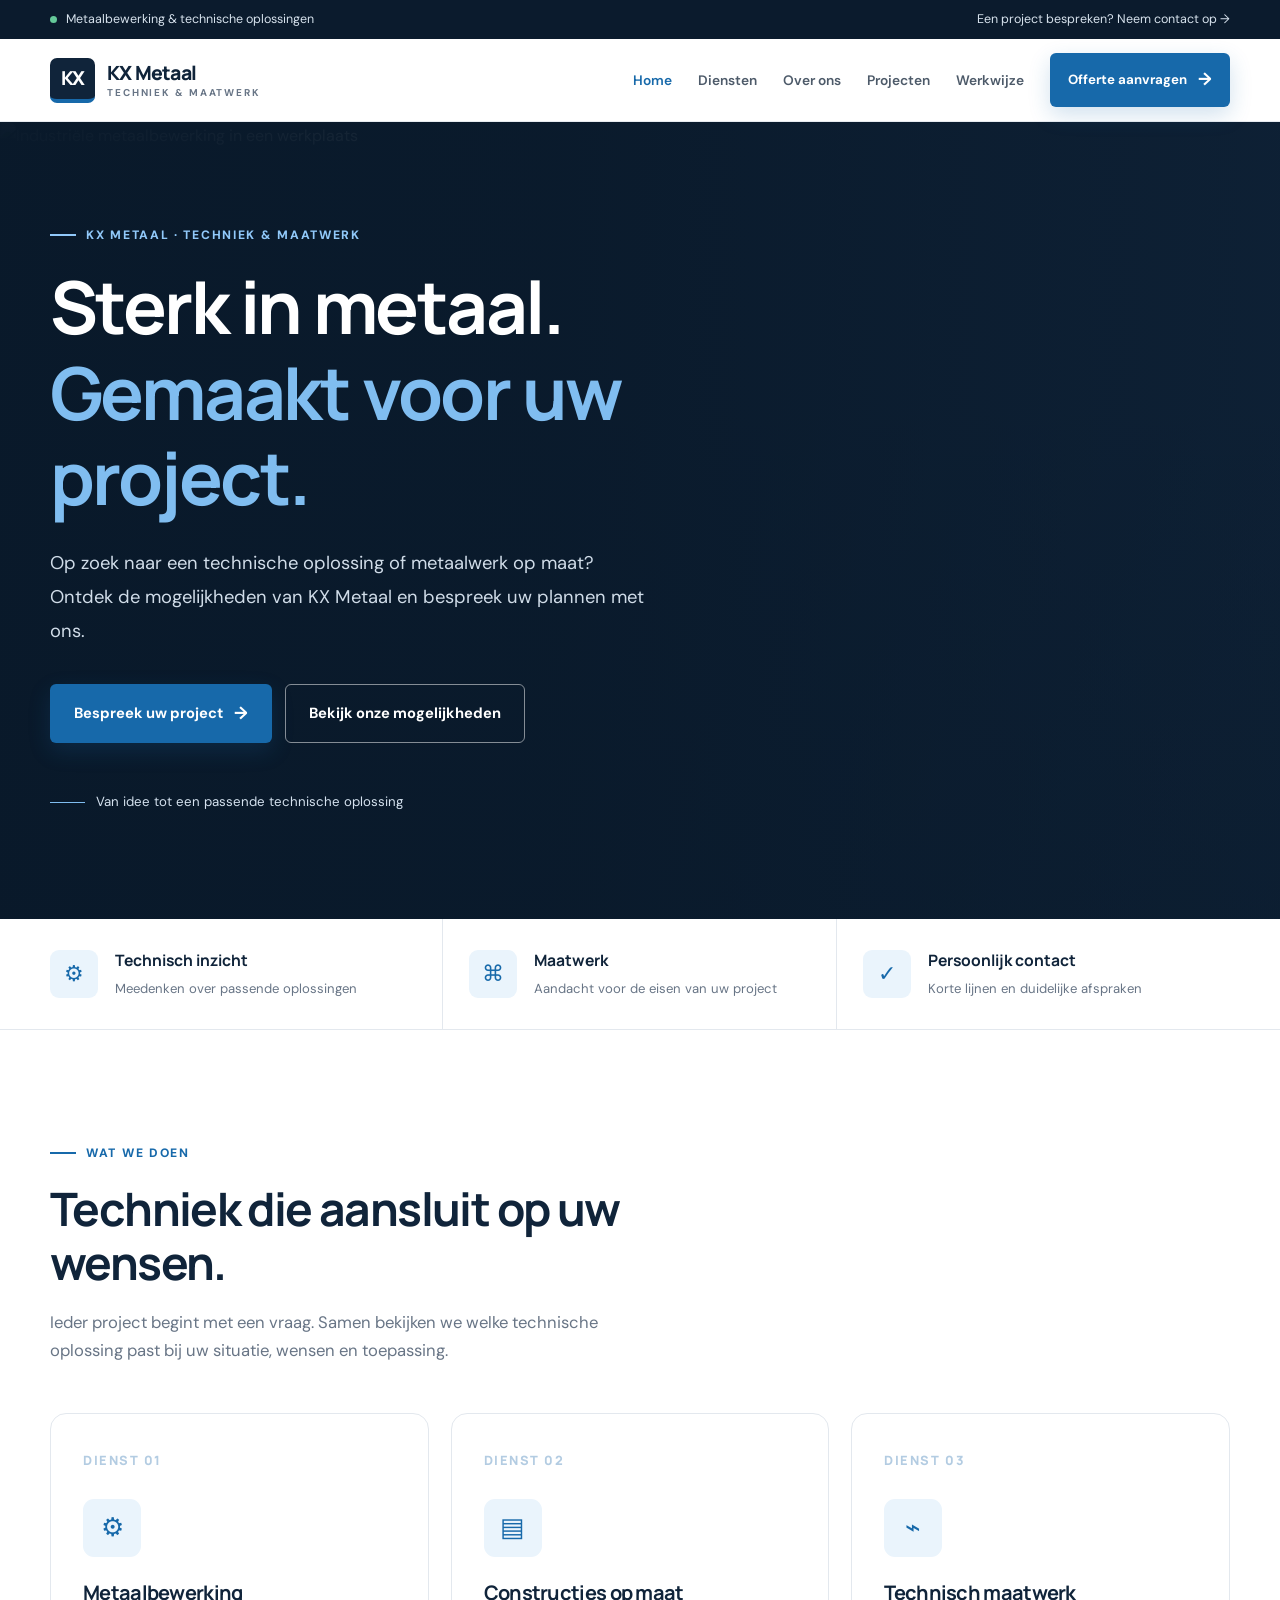
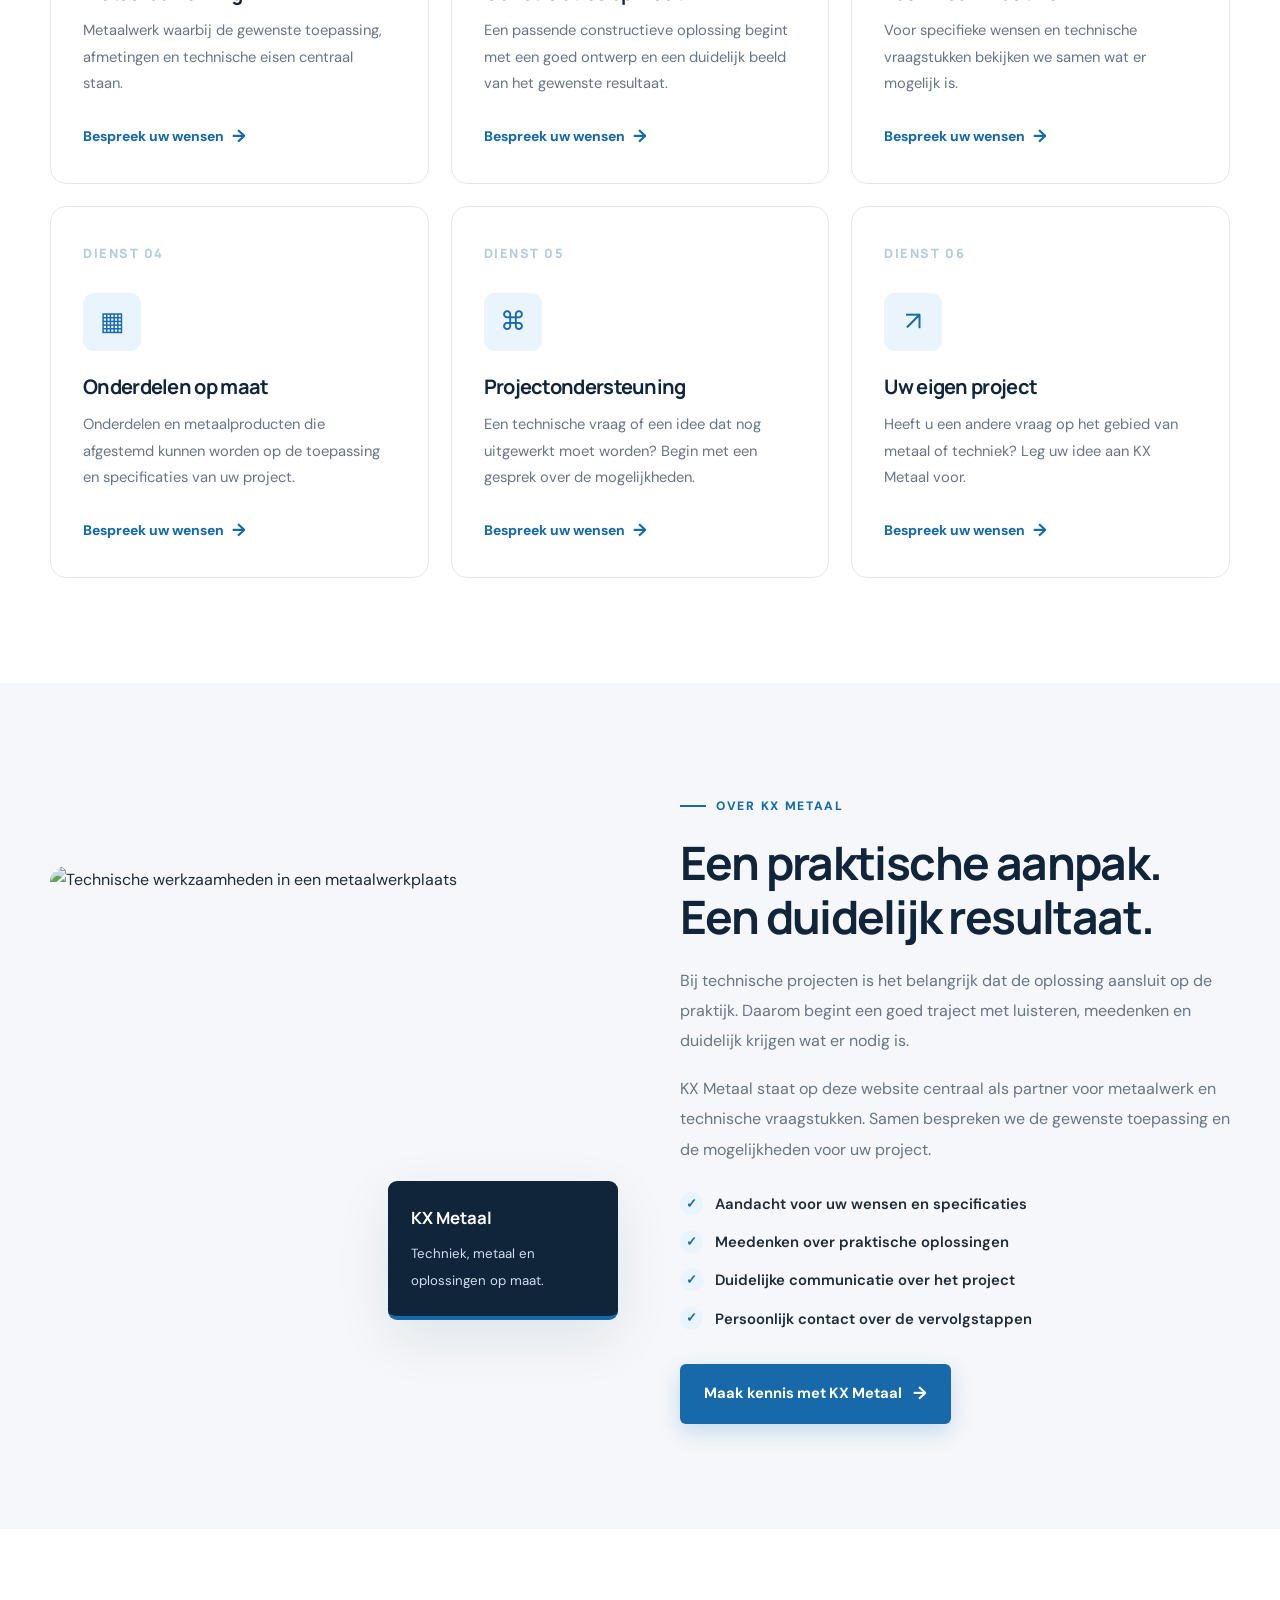
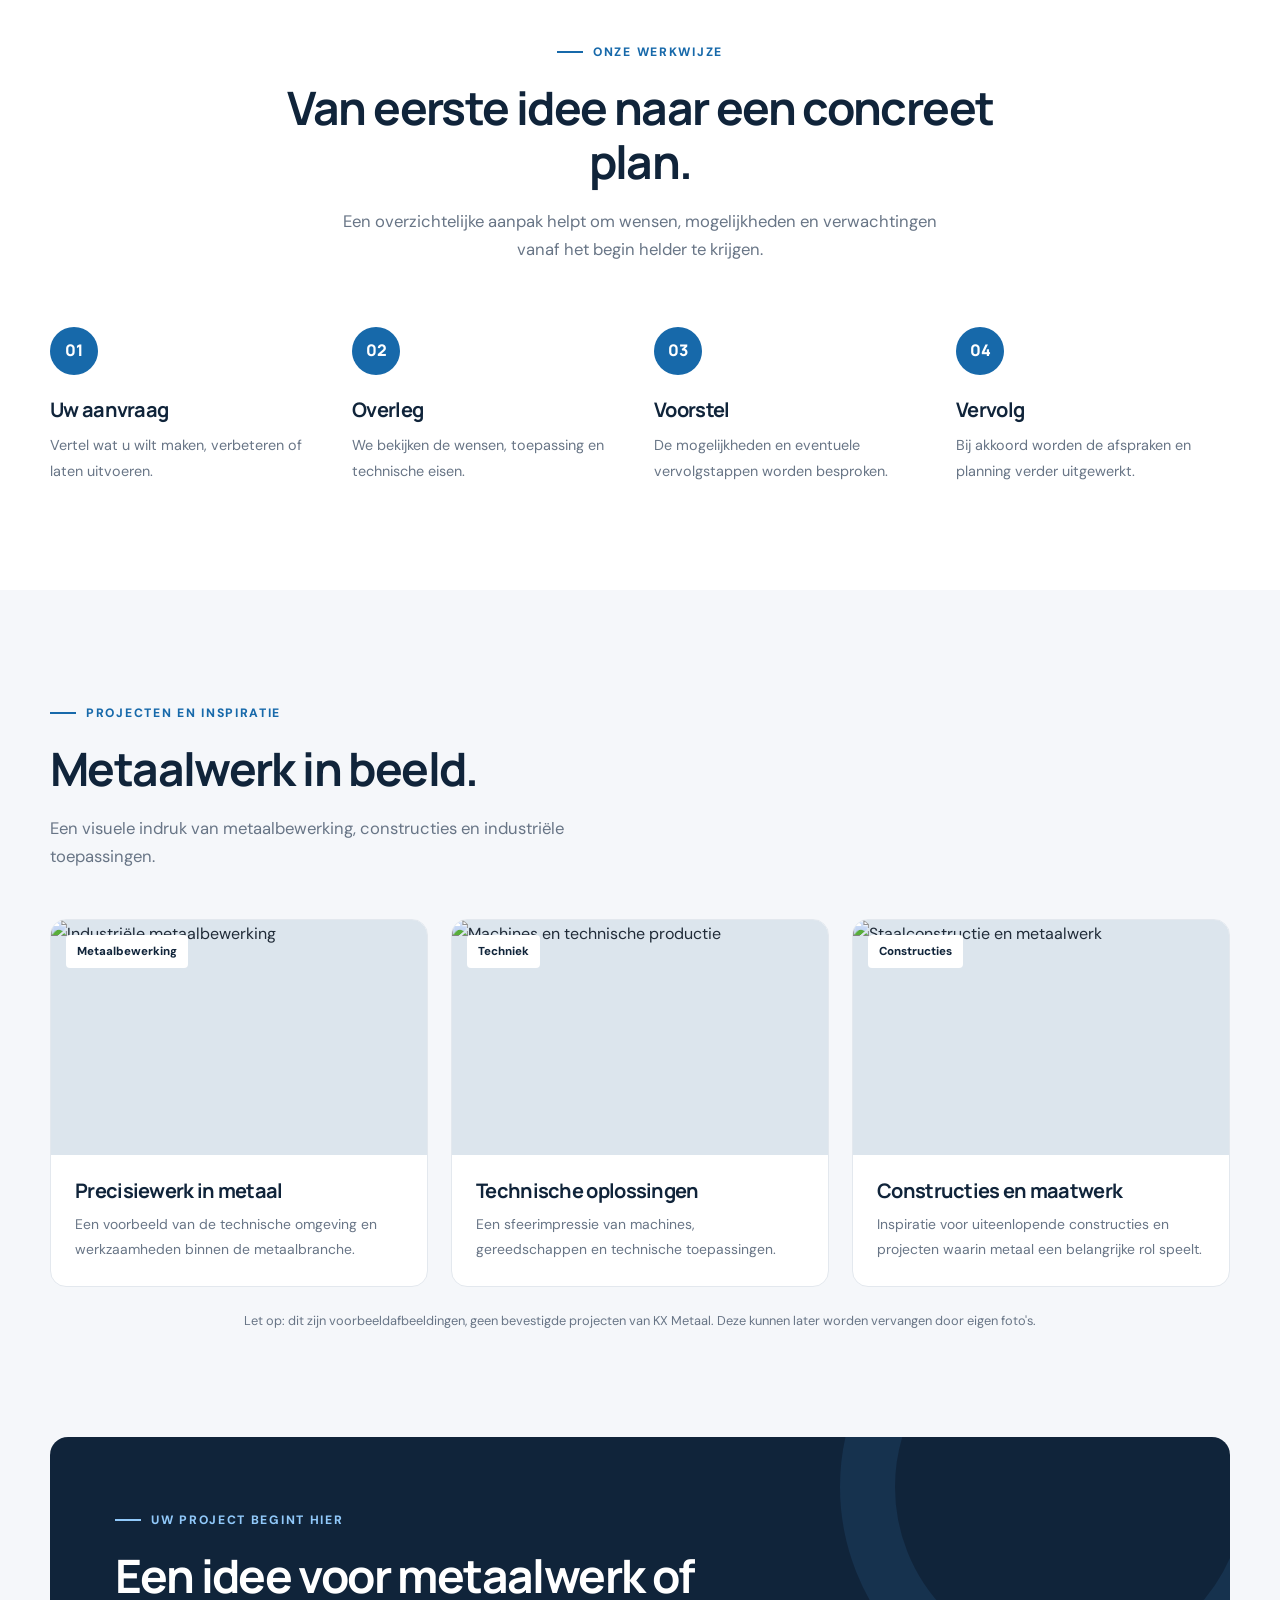
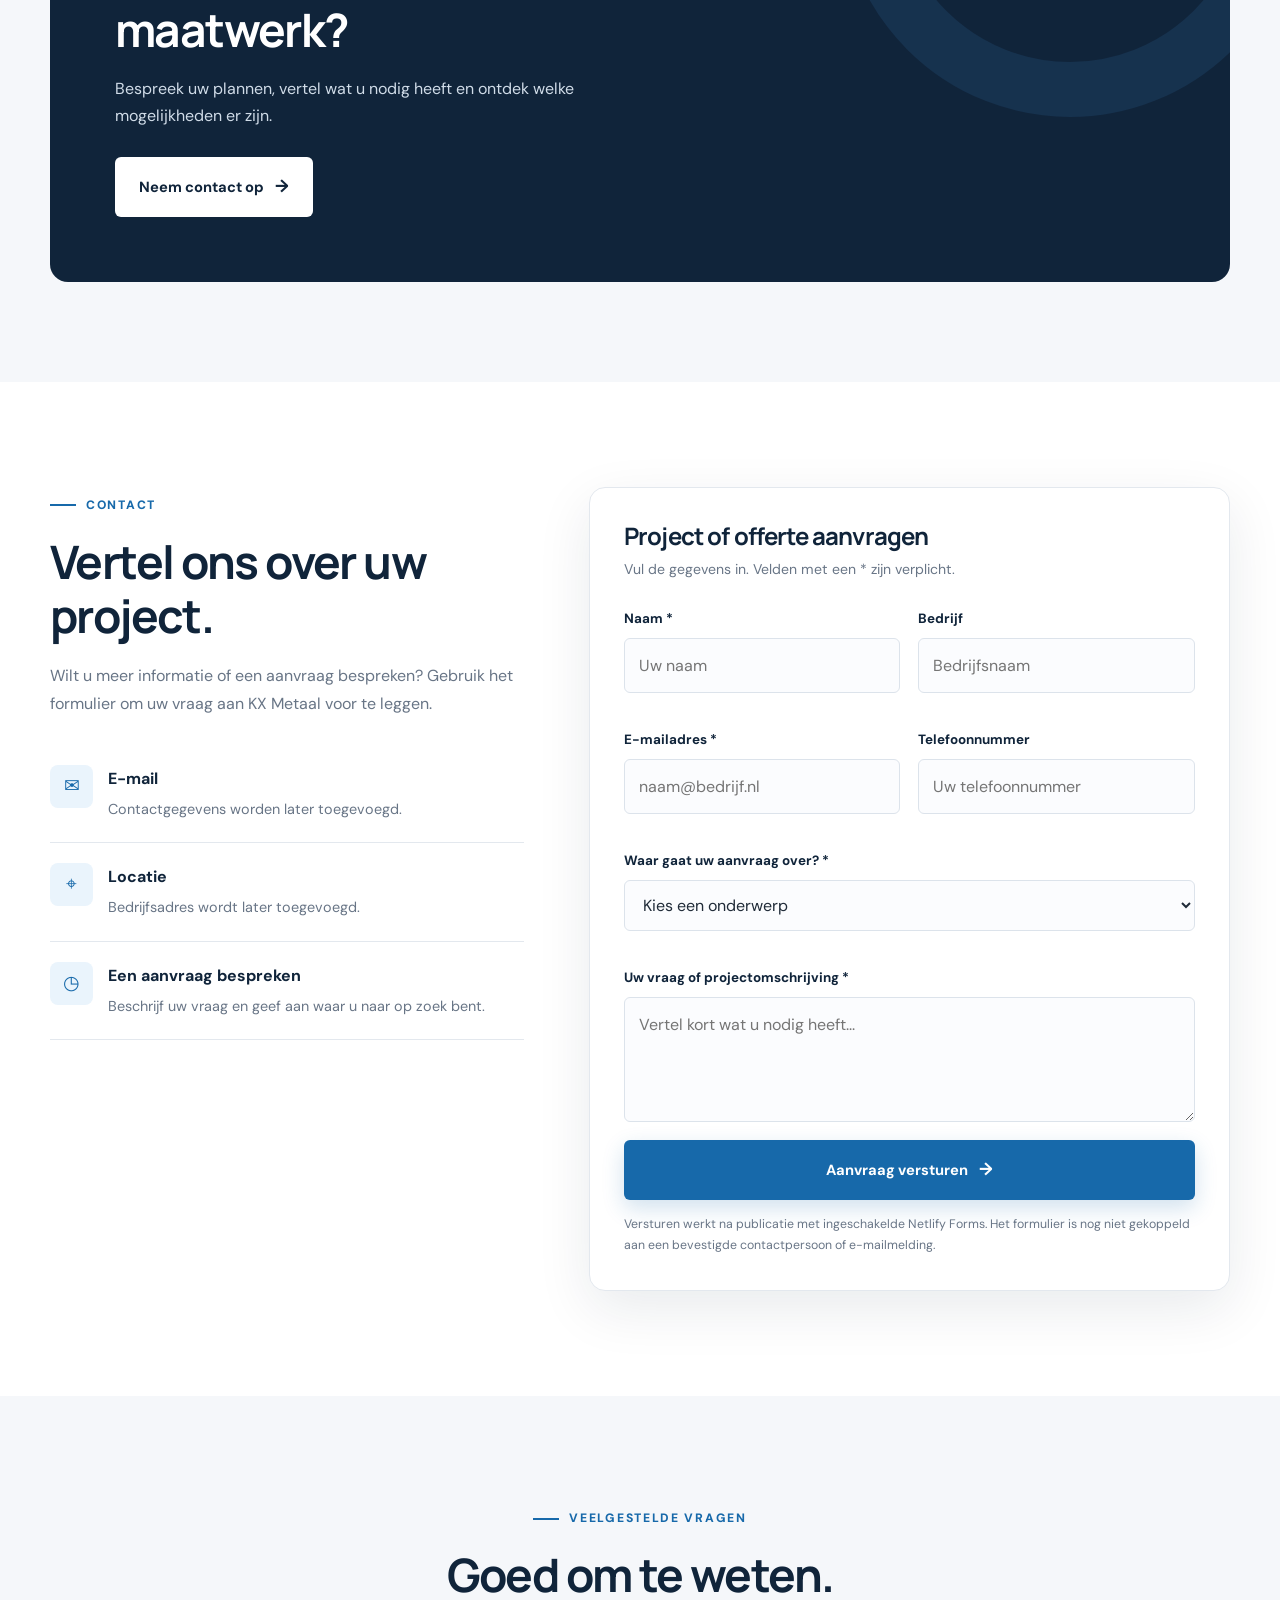
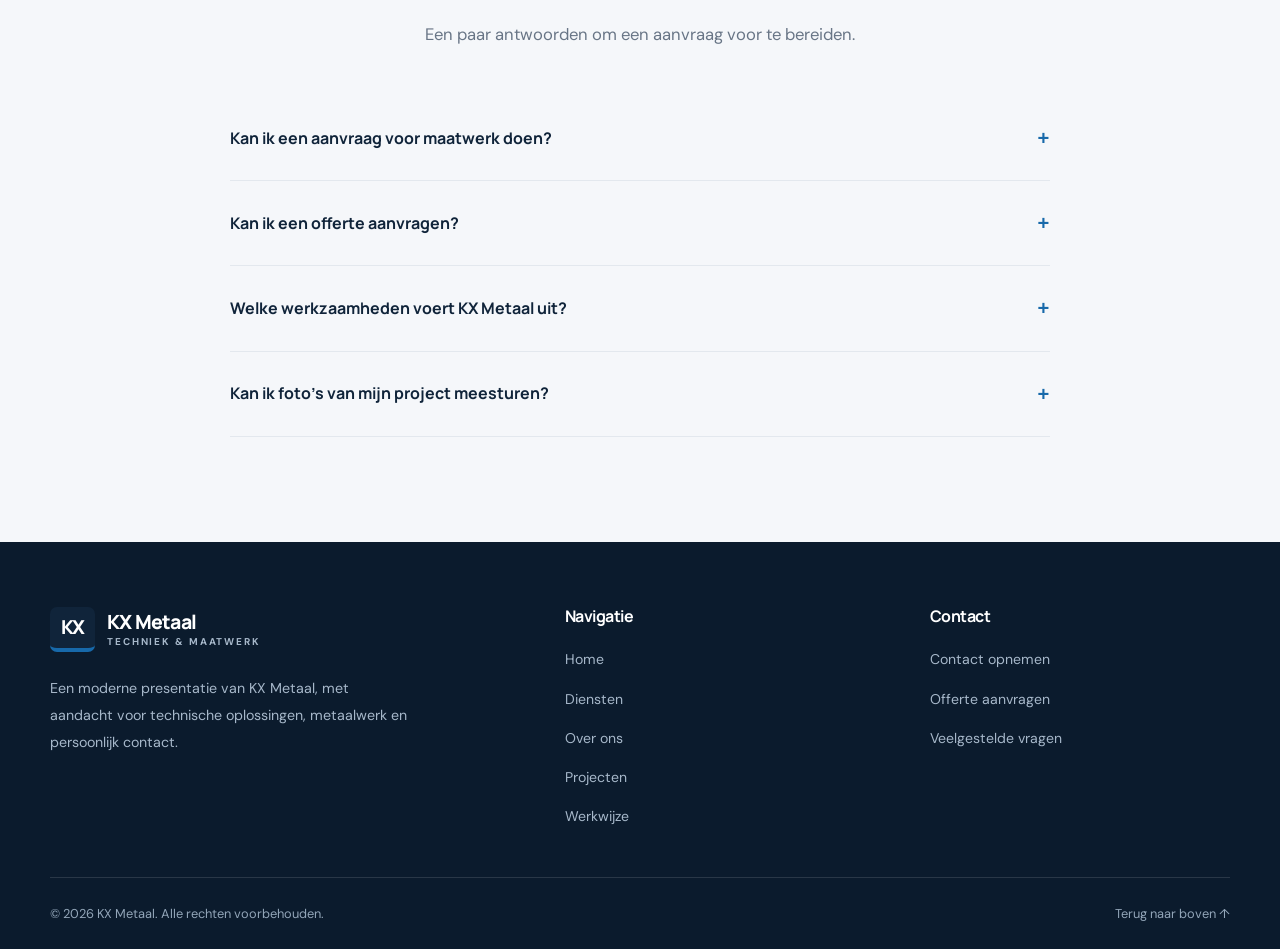
==== commit 8087def8: "Update print statement from 'Hello' to 'Goodbye'" ====
--- a/index.html
+++ b/index.html
@@ -2,694 +2,1908 @@
 <!DOCTYPE html>
 <html lang="nl">
 <head>
-<meta charset="UTF-8">
-<meta name="viewport" content="width=device-width, initial-scale=1">
-<meta name="theme-color" content="#123653">
-<meta name="description" content="KX Metaal - technische berekeningen, metaalbewerking, materiaalplanning en projectvoorbereiding.">
-<title>KX Metaal | Techniek en maatwerk</title>
-<style>
-:root{
-  --navy:#123653;--blue:#1769aa;--blue2:#248bd0;
-  --pale:#eaf4fb;--bg:#f4f7fa;--white:#fff;
-  --text:#203345;--muted:#64778a;--line:#dce5ed;
-  --green:#16845b;--orange:#c97821;--red:#c74646;
-  --radius:17px;--shadow:0 8px 30px #183b5510
-}
-*{box-sizing:border-box}
-html{scroll-behavior:smooth;scroll-padding-top:100px}
-body{margin:0;background:var(--bg);color:var(--text);
-font-family:Inter,Segoe UI,Arial,sans-serif;line-height:1.6}
-button,input,select,textarea{font:inherit}
-button,a{touch-action:manipulation}
-a{color:var(--blue);text-decoration:none}
-button{cursor:pointer}
-.topbar{background:var(--navy);color:#fff;padding:8px 5%;
-display:flex;justify-content:space-between;gap:10px;flex-wrap:wrap;font-size:13px}
-header{position:sticky;top:0;z-index:20;background:#ffffffef;
-backdrop-filter:blur(14px);border-bottom:1px solid var(--line)}
-.nav{max-width:1450px;margin:auto;padding:13px 4%;
-display:flex;align-items:center;justify-content:space-between;gap:20px}
-.brand{display:flex;align-items:center;gap:12px;color:var(--navy);font-weight:900;font-size:22px}
-.logo{width:43px;height:43px;background:var(--blue);color:#fff;border-radius:12px;
-display:grid;place-items:center;font-weight:900;letter-spacing:-2px}
-.navlinks{display:flex;align-items:center;gap:17px;flex-wrap:wrap}
-.navlinks a{font-size:13px;font-weight:750;color:var(--text)}
-.navlinks a:hover{color:var(--blue)}
-.menuBtn{display:none;border:1px solid var(--line);background:white;padding:9px 12px;border-radius:10px}
-.container{width:min(1300px,92%);margin:auto}
-.hero{background:linear-gradient(120deg,#102f49,#1769aa 68%,#2794d6);color:#fff;
-padding:75px 0 65px;overflow:hidden;position:relative}
-.hero:after{content:"";position:absolute;width:440px;height:440px;border:70px solid #ffffff0b;
-border-radius:50%;right:-80px;top:-100px}
-.heroGrid{display:grid;grid-template-columns:1.3fr .7fr;align-items:center;gap:40px;position:relative;z-index:1}
-.eyebrow{font-size:12px;text-transform:uppercase;letter-spacing:2px;font-weight:850;color:#a8ddff}
-h1{font-size:clamp(35px,5vw,62px);line-height:1.07;letter-spacing:-1.8px;margin:15px 0}
-.hero p{font-size:17px;color:#e2effa;max-width:660px}
-.heroCard{background:#ffffff12;border:1px solid #ffffff32;border-radius:24px;padding:25px;
-backdrop-filter:blur(12px)}
-.heroCard h3{margin-top:0}
-.heroStat{display:flex;align-items:center;gap:14px;border-bottom:1px solid #ffffff24;padding:13px 0}
-.heroStat:last-child{border:0}
-.heroIcon{background:#ffffff1c;padding:12px;border-radius:12px;font-size:23px}
-.btn{border:0;border-radius:10px;padding:12px 17px;font-weight:800;display:inline-flex;
-align-items:center;justify-content:center;gap:8px;transition:.18s}
-.btn:hover{transform:translateY(-1px)}
-.primary{background:var(--blue);color:#fff}
-.primary:hover{background:#10558c}
-.whiteBtn{background:white;color:var(--navy)}
-.outline{border:1px solid var(--line);background:white;color:var(--text)}
-.danger{background:#fff0f0;color:var(--red)}
-.small{font-size:12px;padding:7px 10px}
-section{padding:60px 0}
-.sectionHead{display:flex;align-items:end;justify-content:space-between;gap:20px;margin-bottom:25px}
-h2{font-size:clamp(25px,3vw,35px);color:var(--navy);letter-spacing:-.7px;line-height:1.2;margin:0 0 9px}
-h3{color:var(--navy);margin:0 0 9px}
-.lead{color:var(--muted);margin:0;max-width:760px}
-.kicker{font-size:11px;letter-spacing:1.5px;text-transform:uppercase;color:var(--blue);font-weight:900}
-.grid{display:grid;gap:18px}
-.stats{grid-template-columns:repeat(4,1fr)}
-.card{background:var(--white);border:1px solid var(--line);border-radius:var(--radius);
-padding:22px;box-shadow:var(--shadow);min-width:0}
-.statNum{font-size:29px;font-weight:900;color:var(--navy);line-height:1.3}
-.muted{color:var(--muted);font-size:13px}
-.featureGrid{grid-template-columns:repeat(3,1fr)}
-.featureIcon{width:46px;height:46px;border-radius:13px;background:var(--pale);
-display:grid;place-items:center;font-size:22px;margin-bottom:16px}
-.featureCard{transition:.2s}
-.featureCard:hover{transform:translateY(-3px);border-color:#b3d6ef}
-.band{background:#eaf2f8}
-.workspace{display:grid;grid-template-columns:245px 1fr;gap:20px;align-items:start}
-.sidebar{position:sticky;top:95px}
-.sideBtn{width:100%;display:flex;gap:10px;align-items:center;text-align:left;
-border:0;background:transparent;color:var(--text);padding:11px 12px;border-radius:10px;
-font-weight:750;margin:2px 0}
-.sideBtn.active,.sideBtn:hover{background:var(--pale);color:var(--blue)}
-.toolGrid{grid-template-columns:repeat(2,minmax(0,1fr))}
-.tool{display:flex;flex-direction:column;gap:12px}
-.toolTop{display:flex;gap:12px;align-items:center}
-.toolTop .featureIcon{flex-shrink:0;margin:0}
-.fieldGrid{display:grid;grid-template-columns:repeat(2,minmax(0,1fr));gap:13px}
-.field{display:flex;flex-direction:column;gap:6px;min-width:0}
-.field label{font-size:12px;font-weight:800;color:#43596b}
-input,select,textarea{width:100%;min-width:0;padding:11px 12px;border:1px solid #d5e0e8;
-border-radius:9px;background:#fff;color:var(--text);outline:none}
-input:focus,select:focus,textarea:focus{border-color:var(--blue);box-shadow:0 0 0 3px #1769aa16}
-textarea{resize:vertical;min-height:100px}
-.result{background:var(--pale);border:1px solid #d4e9f7;border-radius:12px;padding:15px}
-.result strong{display:block;font-size:25px;color:var(--navy);overflow-wrap:anywhere}
-.result small{color:var(--muted)}
-.pill{display:inline-block;background:#edf3f7;border-radius:30px;padding:4px 9px;
-font-size:11px;font-weight:800;color:#456075}
-.actions{display:flex;gap:8px;flex-wrap:wrap}
-.toolbar{display:flex;gap:10px;flex-wrap:wrap;margin-bottom:18px}
-.toolbar input{flex:1;min-width:180px}
-.hidden{display:none!important}
-.tableWrap{overflow-x:auto}
-table{border-collapse:collapse;width:100%;font-size:13px}
-th,td{padding:12px;text-align:left;border-bottom:1px solid var(--line);white-space:nowrap}
-th{background:#f5f8fb;color:#536a7c;font-size:11px;text-transform:uppercase}
-td input{min-width:90px}
-.tag{font-size:11px;font-weight:850;background:#e4f4ed;color:#16704d;
-padding:4px 8px;border-radius:30px}
-.warning{background:#fff6e9;border:1px solid #f4d7ad;border-radius:12px;
-padding:13px 15px;color:#7d531d;font-size:12px;margin-top:16px}
-.ok{color:var(--green)}.bad{color:var(--red)}
-.progress{height:8px;background:#e6edf2;border-radius:10px;overflow:hidden}
-.progress div{height:100%;background:var(--blue);width:0;transition:width .2s}
-.task{display:flex;align-items:center;gap:10px;padding:11px 0;border-bottom:1px solid var(--line)}
-.task input[type=checkbox]{width:18px;height:18px}
-.task span{flex:1;overflow-wrap:anywhere}
-.task.done span{text-decoration:line-through;color:var(--muted)}
-.task button{border:0;background:transparent;color:var(--red)}
-.knowledgeItem{border-bottom:1px solid var(--line);padding:15px 0}
-.knowledgeItem summary{cursor:pointer;font-weight:800;color:var(--navy)}
-.knowledgeItem p{color:var(--muted);font-size:14px}
-.stepGrid{grid-template-columns:repeat(4,1fr)}
-.stepNum{font-size:28px;color:#b5d8f0;font-weight:950}
-.contactGrid{grid-template-columns:.8fr 1.2fr}
-footer{background:#102c43;color:#d9e8f4;padding:35px 0}
-footer .brand{color:white}
-footer p,footer a{color:#b7cada;font-size:13px}
-footer .footerGrid{display:grid;grid-template-columns:2fr 1fr 1fr;gap:25px}
-.toast{position:fixed;bottom:20px;right:20px;z-index:50;background:#153a55;color:white;
-padding:13px 18px;border-radius:12px;box-shadow:var(--shadow);display:none;max-width:90%}
-.empty{padding:28px;text-align:center;color:var(--muted)}
-hr{border:0;border-top:1px solid var(--line);margin:20px 0}
-@media(max-width:950px){
- .navlinks{display:none;position:absolute;top:100%;left:0;right:0;background:white;
- padding:18px 5%;border-bottom:1px solid var(--line);box-shadow:var(--shadow)}
- .navlinks.open{display:flex;flex-direction:column;align-items:stretch}
- .navlinks a{padding:7px}.menuBtn{display:block}
- .heroGrid{grid-template-columns:1fr}.heroCard{max-width:600px}
- .workspace{grid-template-columns:1fr}.sidebar{position:static;display:flex;overflow-x:auto}
- .sideBtn{white-space:nowrap;width:auto}.stats{grid-template-columns:repeat(2,1fr)}
- .featureGrid{grid-template-columns:repeat(2,1fr)}
- .stepGrid{grid-template-columns:repeat(2,1fr)}
-}
-@media(max-width:600px){
- section{padding:42px 0}.container{width:92%}.toolGrid,.featureGrid,.contactGrid{grid-template-columns:1fr}
- .fieldGrid{grid-template-columns:1fr}.stats{grid-template-columns:repeat(2,1fr)}
- .card{padding:17px}.sectionHead{align-items:start;flex-direction:column}
- footer .footerGrid{grid-template-columns:1fr}.hero{padding:48px 0}
- .topbar{font-size:11px}.brand{font-size:19px}
-}
-</style>
+  <meta charset="UTF-8">
+  <meta name="viewport" content="width=device-width, initial-scale=1">
+  <meta name="theme-color" content="#10243a">
+  <meta name="description" content="KX Metaal. Professionele metaalbewerking, constructies en maatwerk. Ontdek onze mogelijkheden en neem contact op voor een project of offerte.">
+  <meta name="robots" content="index, follow">
+
+  <title>KX Metaal | Metaalbewerking & Maatwerk</title>
+
+  <link rel="preconnect" href="https://fonts.googleapis.com">
+  <link rel="preconnect" href="https://fonts.gstatic.com" crossorigin>
+  <link href="https://fonts.googleapis.com/css2?family=DM+Sans:wght@400;500;600;700&family=Manrope:wght@400;500;600;700;800&display=swap" rel="stylesheet">
+
+  <style>
+    :root {
+      --navy: #10243a;
+      --navy-light: #193651;
+      --blue: #1769aa;
+      --blue-light: #eaf4fc;
+      --white: #ffffff;
+      --bg: #f5f7fa;
+      --text: #202b38;
+      --muted: #687586;
+      --line: #e3e8ee;
+      --radius: 16px;
+      --shadow: 0 18px 55px rgba(16,36,58,.09);
+      --container: 1180px;
+    }
+
+    * {
+      box-sizing: border-box;
+      margin: 0;
+      padding: 0;
+    }
+
+    html {
+      scroll-behavior: smooth;
+      scroll-padding-top: 90px;
+    }
+
+    body {
+      font-family: "DM Sans", sans-serif;
+      color: var(--text);
+      background: var(--white);
+      line-height: 1.7;
+      overflow-x: hidden;
+    }
+
+    body.menu-open {
+      overflow: hidden;
+    }
+
+    h1, h2, h3, h4 {
+      font-family: "Manrope", sans-serif;
+      line-height: 1.17;
+      letter-spacing: -.035em;
+    }
+
+    h1 { font-size: clamp(2.7rem, 5.7vw, 5rem); }
+    h2 { font-size: clamp(2rem, 3.6vw, 3.25rem); }
+    h3 { font-size: 1.25rem; }
+
+    p { color: var(--muted); }
+    a { color: inherit; text-decoration: none; }
+    img { display: block; max-width: 100%; }
+    button, input, textarea, select { font: inherit; }
+    button { cursor: pointer; }
+
+    .container {
+      width: min(var(--container), calc(100% - 48px));
+      margin-inline: auto;
+    }
+
+    .section {
+      padding: 105px 0;
+    }
+
+    .section-alt {
+      background: var(--bg);
+    }
+
+    .eyebrow {
+      display: inline-flex;
+      align-items: center;
+      gap: 10px;
+      color: var(--blue);
+      font-size: .76rem;
+      font-weight: 800;
+      text-transform: uppercase;
+      letter-spacing: .14em;
+      margin-bottom: 19px;
+    }
+
+    .eyebrow::before {
+      content: "";
+      width: 26px;
+      height: 2px;
+      background: var(--blue);
+    }
+
+    .section-heading {
+      max-width: 710px;
+      margin-bottom: 48px;
+    }
+
+    .section-heading h2 {
+      margin-bottom: 18px;
+      color: var(--navy);
+    }
+
+    .section-heading p {
+      max-width: 610px;
+      font-size: 1.04rem;
+    }
+
+    .section-heading.center {
+      margin-inline: auto;
+      text-align: center;
+    }
+
+    .section-heading.center .eyebrow {
+      justify-content: center;
+    }
+
+    .section-heading.center p {
+      margin-inline: auto;
+    }
+
+    .btn {
+      min-height: 52px;
+      display: inline-flex;
+      align-items: center;
+      justify-content: center;
+      gap: 11px;
+      padding: 14px 23px;
+      border: 1px solid transparent;
+      border-radius: 6px;
+      font-size: .92rem;
+      font-weight: 700;
+      transition: transform .2s, background .2s, box-shadow .2s;
+    }
+
+    .btn:hover {
+      transform: translateY(-3px);
+    }
+
+    .btn-primary {
+      background: var(--blue);
+      color: white;
+      box-shadow: 0 8px 22px rgba(23,105,170,.2);
+    }
+
+    .btn-primary:hover {
+      background: #10578f;
+      box-shadow: 0 12px 25px rgba(23,105,170,.25);
+    }
+
+    .btn-white {
+      background: white;
+      color: var(--navy);
+    }
+
+    .btn-outline {
+      color: white;
+      border-color: rgba(255,255,255,.5);
+    }
+
+    .btn-outline:hover {
+      background: rgba(255,255,255,.1);
+    }
+
+    .btn-outline-dark {
+      border-color: var(--line);
+      color: var(--navy);
+    }
+
+    .btn-outline-dark:hover {
+      background: var(--blue-light);
+      border-color: var(--blue);
+    }
+
+    .arrow {
+      font-size: 1.1rem;
+      transition: transform .2s;
+    }
+
+    .btn:hover .arrow,
+    .text-link:hover .arrow {
+      transform: translateX(4px);
+    }
+
+    /* TOP BAR */
+
+    .topbar {
+      background: #0b1b2d;
+      color: #d7e2ed;
+      font-size: .78rem;
+    }
+
+    .topbar-inner {
+      display: flex;
+      align-items: center;
+      justify-content: space-between;
+      gap: 20px;
+      min-height: 39px;
+    }
+
+    .topbar-left {
+      display: flex;
+      align-items: center;
+      gap: 9px;
+    }
+
+    .status-dot {
+      width: 7px;
+      height: 7px;
+      border-radius: 50%;
+      background: #65c99a;
+    }
+
+    .topbar-right {
+      color: #d7e2ed;
+    }
+
+    /* NAVIGATION */
+
+    .header {
+      position: sticky;
+      top: 0;
+      z-index: 1000;
+      background: rgba(255,255,255,.97);
+      border-bottom: 1px solid rgba(227,232,238,.85);
+      backdrop-filter: blur(14px);
+    }
+
+    .nav {
+      min-height: 82px;
+      display: flex;
+      justify-content: space-between;
+      align-items: center;
+      gap: 28px;
+    }
+
+    .brand {
+      display: inline-flex;
+      align-items: center;
+      gap: 12px;
+      flex-shrink: 0;
+    }
+
+    .brand-symbol {
+      width: 45px;
+      height: 45px;
+      display: grid;
+      place-items: center;
+      color: white;
+      background: var(--navy);
+      border-radius: 7px;
+      font-family: "Manrope", sans-serif;
+      font-size: 1.2rem;
+      font-weight: 800;
+      letter-spacing: -.08em;
+      border-bottom: 4px solid var(--blue);
+    }
+
+    .brand-name {
+      color: var(--navy);
+      font-family: "Manrope", sans-serif;
+      font-size: 1.22rem;
+      font-weight: 800;
+      line-height: 1.2;
+      letter-spacing: -.04em;
+    }
+
+    .brand-name small {
+      display: block;
+      margin-top: 3px;
+      font-family: "DM Sans", sans-serif;
+      font-size: .62rem;
+      letter-spacing: .19em;
+      text-transform: uppercase;
+      font-weight: 700;
+      color: var(--muted);
+    }
+
+    .nav-links {
+      display: flex;
+      align-items: center;
+      gap: 26px;
+      list-style: none;
+    }
+
+    .nav-links a:not(.btn) {
+      color: #4d5a69;
+      font-size: .86rem;
+      font-weight: 600;
+      transition: color .2s;
+    }
+
+    .nav-links a:not(.btn):hover,
+    .nav-links a.active {
+      color: var(--blue);
+    }
+
+    .nav-cta {
+      min-height: 45px;
+      padding: 11px 17px;
+      font-size: .83rem;
+    }
+
+    .menu-toggle {
+      display: none;
+      width: 45px;
+      height: 45px;
+      border: 1px solid var(--line);
+      background: white;
+      border-radius: 7px;
+      color: var(--navy);
+      font-size: 1.4rem;
+    }
+
+    /* HERO */
+
+    .hero {
+      position: relative;
+      min-height: 680px;
+      display: flex;
+      align-items: center;
+      overflow: hidden;
+      color: white;
+      background: var(--navy);
+    }
+
+    .hero-image {
+      position: absolute;
+      inset: 0;
+      width: 100%;
+      height: 100%;
+      object-fit: cover;
+      object-position: center 45%;
+      opacity: .53;
+    }
+
+    .hero-overlay {
+      position: absolute;
+      inset: 0;
+      background:
+        linear-gradient(90deg, rgba(9,25,42,.98) 0%, rgba(9,25,42,.88) 42%, rgba(9,25,42,.35) 100%),
+        linear-gradient(0deg, rgba(9,25,42,.3), transparent 65%);
+    }
+
+    .hero-content {
+      position: relative;
+      z-index: 1;
+      padding-top: 95px;
+      padding-bottom: 105px;
+      max-width: 780px;
+      animation: heroEnter .8s ease both;
+    }
+
+    .hero .eyebrow {
+      color: #91c9fa;
+    }
+
+    .hero .eyebrow::before {
+      background: #91c9fa;
+    }
+
+    .hero h1 {
+      color: white;
+      margin-bottom: 26px;
+    }
+
+    .hero h1 span {
+      color: #80bdf0;
+    }
+
+    .hero-description {
+      max-width: 600px;
+      color: #d0dce8;
+      font-size: clamp(1rem, 1.6vw, 1.15rem);
+      margin-bottom: 35px;
+      line-height: 1.85;
+    }
+
+    .hero-actions {
+      display: flex;
+      flex-wrap: wrap;
+      gap: 13px;
+    }
+
+    .hero-note {
+      display: flex;
+      align-items: center;
+      gap: 11px;
+      margin-top: 48px;
+      color: #d5e2ef;
+      font-size: .83rem;
+    }
+
+    .hero-note-line {
+      width: 35px;
+      height: 1px;
+      background: #80bdf0;
+    }
+
+    /* HIGHLIGHTS */
+
+    .highlights {
+      position: relative;
+      z-index: 2;
+      background: white;
+      border-bottom: 1px solid var(--line);
+    }
+
+    .highlight-grid {
+      display: grid;
+      grid-template-columns: repeat(3, 1fr);
+    }
+
+    .highlight {
+      display: flex;
+      align-items: center;
+      gap: 17px;
+      padding: 28px 26px;
+      border-right: 1px solid var(--line);
+    }
+
+    .highlight:first-child {
+      padding-left: 0;
+    }
+
+    .highlight:last-child {
+      border-right: 0;
+    }
+
+    .highlight-icon {
+      flex-shrink: 0;
+      width: 48px;
+      height: 48px;
+      display: grid;
+      place-items: center;
+      border-radius: 9px;
+      background: var(--blue-light);
+      color: var(--blue);
+      font-size: 1.35rem;
+    }
+
+    .highlight strong {
+      display: block;
+      font-family: "Manrope", sans-serif;
+      font-size: .98rem;
+      color: var(--navy);
+    }
+
+    .highlight span {
+      color: var(--muted);
+      font-size: .82rem;
+    }
+
+    /* SERVICES */
+
+    .services-grid {
+      display: grid;
+      grid-template-columns: repeat(3, 1fr);
+      gap: 22px;
+    }
+
+    .service-card {
+      position: relative;
+      padding: 32px;
+      background: white;
+      border: 1px solid var(--line);
+      border-radius: var(--radius);
+      transition: transform .25s, box-shadow .25s, border-color .25s;
+      overflow: hidden;
+    }
+
+    .service-card:hover {
+      transform: translateY(-6px);
+      box-shadow: var(--shadow);
+      border-color: #b4d5f1;
+    }
+
+    .service-number {
+      color: #b3cce2;
+      font-family: "Manrope", sans-serif;
+      font-size: .8rem;
+      font-weight: 800;
+      letter-spacing: .12em;
+    }
+
+    .service-icon {
+      width: 58px;
+      height: 58px;
+      display: grid;
+      place-items: center;
+      background: var(--blue-light);
+      border-radius: 11px;
+      color: var(--blue);
+      font-size: 1.65rem;
+      margin: 26px 0 24px;
+    }
+
+    .service-card h3 {
+      margin-bottom: 13px;
+      color: var(--navy);
+    }
+
+    .service-card p {
+      font-size: .92rem;
+      line-height: 1.8;
+      margin-bottom: 25px;
+    }
+
+    .text-link {
+      display: inline-flex;
+      align-items: center;
+      gap: 8px;
+      color: var(--blue);
+      font-size: .87rem;
+      font-weight: 800;
+    }
+
+    /* ABOUT */
+
+    .about-grid {
+      display: grid;
+      grid-template-columns: 1fr 1fr;
+      align-items: center;
+      gap: 80px;
+    }
+
+    .about-visual {
+      position: relative;
+      min-height: 480px;
+    }
+
+    .about-visual img {
+      position: absolute;
+      inset: 0;
+      width: 100%;
+      height: 100%;
+      object-fit: cover;
+      border-radius: var(--radius);
+    }
+
+    .about-label {
+      position: absolute;
+      right: -18px;
+      bottom: 26px;
+      max-width: 230px;
+      padding: 23px;
+      color: white;
+      background: var(--navy);
+      border-bottom: 4px solid var(--blue);
+      border-radius: 9px;
+      box-shadow: var(--shadow);
+    }
+
+    .about-label strong {
+      display: block;
+      font-family: "Manrope", sans-serif;
+      font-size: 1.05rem;
+      margin-bottom: 6px;
+    }
+
+    .about-label span {
+      color: #d1dfed;
+      font-size: .83rem;
+    }
+
+    .about-copy h2 {
+      color: var(--navy);
+      margin-bottom: 22px;
+    }
+
+    .about-copy > p {
+      margin-bottom: 17px;
+      line-height: 1.9;
+    }
+
+    .check-list {
+      display: grid;
+      gap: 13px;
+      margin: 27px 0 32px;
+      list-style: none;
+    }
+
+    .check-list li {
+      display: flex;
+      align-items: flex-start;
+      gap: 12px;
+      font-size: .93rem;
+      font-weight: 600;
+    }
+
+    .check {
+      flex-shrink: 0;
+      display: grid;
+      place-items: center;
+      width: 23px;
+      height: 23px;
+      background: var(--blue-light);
+      border-radius: 50%;
+      color: var(--blue);
+      font-size: .8rem;
+    }
+
+    /* PROCESS */
+
+    .process-grid {
+      display: grid;
+      grid-template-columns: repeat(4, 1fr);
+      gap: 28px;
+    }
+
+    .process-item {
+      position: relative;
+      padding-top: 15px;
+    }
+
+    .process-number {
+      width: 48px;
+      height: 48px;
+      display: grid;
+      place-items: center;
+      color: white;
+      background: var(--blue);
+      border-radius: 50%;
+      font-family: "Manrope", sans-serif;
+      font-weight: 800;
+      margin-bottom: 23px;
+    }
+
+    .process-item h3 {
+      margin-bottom: 12px;
+      color: var(--navy);
+    }
+
+    .process-item p {
+      font-size: .9rem;
+      line-height: 1.8;
+    }
+
+    /* PROJECTS */
+
+    .project-grid {
+      display: grid;
+      grid-template-columns: repeat(3, 1fr);
+      gap: 23px;
+    }
+
+    .project-card {
+      overflow: hidden;
+      background: white;
+      border: 1px solid var(--line);
+      border-radius: var(--radius);
+      transition: transform .25s, box-shadow .25s;
+    }
+
+    .project-card:hover {
+      transform: translateY(-5px);
+      box-shadow: var(--shadow);
+    }
+
+    .project-image {
+      position: relative;
+      height: 235px;
+      overflow: hidden;
+      background: #dce5ed;
+    }
+
+    .project-image img {
+      width: 100%;
+      height: 100%;
+      object-fit: cover;
+      transition: transform .5s;
+    }
+
+    .project-card:hover .project-image img {
+      transform: scale(1.06);
+    }
+
+    .project-tag {
+      position: absolute;
+      left: 15px;
+      top: 15px;
+      padding: 7px 11px;
+      color: var(--navy);
+      background: white;
+      border-radius: 4px;
+      font-size: .72rem;
+      font-weight: 800;
+    }
+
+    .project-content {
+      padding: 24px;
+    }
+
+    .project-content h3 {
+      color: var(--navy);
+      margin-bottom: 10px;
+    }
+
+    .project-content p {
+      font-size: .87rem;
+      line-height: 1.8;
+    }
+
+    .demo-note {
+      margin-top: 23px;
+      font-size: .8rem;
+      text-align: center;
+      color: var(--muted);
+    }
+
+    /* CTA */
+
+    .cta-section {
+      padding: 0 0 100px;
+      background: var(--bg);
+    }
+
+    .cta-panel {
+      position: relative;
+      padding: 65px;
+      background: var(--navy);
+      border-radius: 18px;
+      overflow: hidden;
+    }
+
+    .cta-panel::before {
+      content: "";
+      position: absolute;
+      width: 350px;
+      height: 350px;
+      top: -180px;
+      right: -70px;
+      border: 55px solid rgba(71,151,220,.12);
+      border-radius: 50%;
+    }
+
+    .cta-content {
+      position: relative;
+      z-index: 1;
+      max-width: 690px;
+    }
+
+    .cta-content .eyebrow {
+      color: #91c9fa;
+    }
+
+    .cta-content .eyebrow::before {
+      background: #91c9fa;
+    }
+
+    .cta-content h2 {
+      color: white;
+      margin-bottom: 18px;
+    }
+
+    .cta-content p {
+      color: #d0dce8;
+      margin-bottom: 28px;
+      max-width: 560px;
+    }
+
+    /* CONTACT */
+
+    .contact-grid {
+      display: grid;
+      grid-template-columns: .85fr 1.15fr;
+      gap: 65px;
+      align-items: start;
+    }
+
+    .contact-info h2 {
+      color: var(--navy);
+      margin-bottom: 20px;
+    }
+
+    .contact-info > p {
+      margin-bottom: 28px;
+    }
+
+    .contact-point {
+      display: flex;
+      gap: 15px;
+      padding: 20px 0;
+      border-bottom: 1px solid var(--line);
+    }
+
+    .contact-point-icon {
+      flex-shrink: 0;
+      display: grid;
+      place-items: center;
+      width: 43px;
+      height: 43px;
+      color: var(--blue);
+      background: var(--blue-light);
+      border-radius: 8px;
+      font-size: 1.2rem;
+    }
+
+    .contact-point strong {
+      display: block;
+      color: var(--navy);
+      margin-bottom: 3px;
+    }
+
+    .contact-point span,
+    .contact-point a {
+      font-size: .9rem;
+      color: var(--muted);
+      overflow-wrap: anywhere;
+    }
+
+    .contact-form {
+      padding: 34px;
+      border: 1px solid var(--line);
+      border-radius: var(--radius);
+      box-shadow: var(--shadow);
+      background: white;
+    }
+
+    .contact-form h3 {
+      color: var(--navy);
+      font-size: 1.5rem;
+      margin-bottom: 8px;
+    }
+
+    .form-intro {
+      font-size: .88rem;
+      margin-bottom: 26px;
+    }
+
+    .form-grid {
+      display: grid;
+      grid-template-columns: 1fr 1fr;
+      gap: 18px;
+    }
+
+    .field {
+      display: grid;
+      gap: 7px;
+      margin-bottom: 18px;
+    }
+
+    .field.full {
+      grid-column: 1 / -1;
+    }
+
+    .field label {
+      font-size: .84rem;
+      font-weight: 700;
+      color: var(--navy);
+    }
+
+    .field input,
+    .field select,
+    .field textarea {
+      width: 100%;
+      padding: 13px 14px;
+      border: 1px solid #dce3eb;
+      border-radius: 6px;
+      background: #fbfcfe;
+      color: var(--text);
+      outline: none;
+      transition: border-color .2s, box-shadow .2s;
+    }
+
+    .field input:focus,
+    .field select:focus,
+    .field textarea:focus {
+      border-color: var(--blue);
+      box-shadow: 0 0 0 3px rgba(23,105,170,.1);
+    }
+
+    .field textarea {
+      min-height: 125px;
+      resize: vertical;
+    }
+
+    .form-note {
+      margin-top: 14px;
+      font-size: .77rem;
+    }
+
+    .contact-form .btn {
+      width: 100%;
+    }
+
+    /* FAQ */
+
+    .faq-list {
+      max-width: 820px;
+      margin: 0 auto;
+    }
+
+    .faq-item {
+      border-bottom: 1px solid var(--line);
+    }
+
+    .faq-question {
+      width: 100%;
+      padding: 23px 0;
+      display: flex;
+      align-items: center;
+      justify-content: space-between;
+      gap: 20px;
+      border: 0;
+      background: transparent;
+      text-align: left;
+      color: var(--navy);
+      font-family: "Manrope", sans-serif;
+      font-size: 1rem;
+      font-weight: 700;
+    }
+
+    .faq-symbol {
+      flex-shrink: 0;
+      color: var(--blue);
+      font-size: 1.4rem;
+      transition: transform .2s;
+    }
+
+    .faq-answer {
+      display: none;
+      padding: 0 30px 22px 0;
+      font-size: .93rem;
+      line-height: 1.85;
+    }
+
+    .faq-item.open .faq-answer {
+      display: block;
+    }
+
+    .faq-item.open .faq-symbol {
+      transform: rotate(45deg);
+    }
+
+    /* FOOTER */
+
+    .footer {
+      color: #d3dfeb;
+      background: #0b1b2d;
+    }
+
+    .footer-main {
+      display: grid;
+      grid-template-columns: 1.5fr 1fr 1fr;
+      gap: 65px;
+      padding: 65px 0 48px;
+    }
+
+    .footer .brand-name {
+      color: white;
+    }
+
+    .footer .brand-name small {
+      color: #a7b8ca;
+    }
+
+    .footer-about p {
+      margin-top: 23px;
+      max-width: 360px;
+      color: #a7b8ca;
+      font-size: .89rem;
+      line-height: 1.9;
+    }
+
+    .footer h4 {
+      margin-bottom: 20px;
+      color: white;
+      font-size: 1rem;
+    }
+
+    .footer-links {
+      display: grid;
+      gap: 12px;
+      list-style: none;
+    }
+
+    .footer-links a {
+      color: #a7b8ca;
+      font-size: .88rem;
+      transition: color .2s;
+    }
+
+    .footer-links a:hover {
+      color: white;
+    }
+
+    .footer-bottom {
+      min-height: 72px;
+      display: flex;
+      align-items: center;
+      justify-content: space-between;
+      gap: 20px;
+      border-top: 1px solid rgba(255,255,255,.12);
+      color: #93a6b9;
+      font-size: .8rem;
+    }
+
+    .footer-bottom a:hover {
+      color: white;
+    }
+
+    /* BACK TO TOP */
+
+    .back-top {
+      position: fixed;
+      z-index: 900;
+      right: 23px;
+      bottom: 23px;
+      width: 45px;
+      height: 45px;
+      display: grid;
+      place-items: center;
+      border: 0;
+      border-radius: 7px;
+      background: var(--blue);
+      color: white;
+      font-size: 1.25rem;
+      box-shadow: 0 8px 22px rgba(16,36,58,.2);
+      opacity: 0;
+      pointer-events: none;
+      transform: translateY(10px);
+      transition: .25s;
+    }
+
+    .back-top.visible {
+      opacity: 1;
+      pointer-events: auto;
+      transform: translateY(0);
+    }
+
+    /* ANIMATIONS */
+
+    .reveal {
+      opacity: 0;
+      transform: translateY(22px);
+      transition: opacity .7s ease, transform .7s ease;
+    }
+
+    .reveal.visible {
+      opacity: 1;
+      transform: translateY(0);
+    }
+
+    @keyframes heroEnter {
+      from { opacity: 0; transform: translateY(18px); }
+      to { opacity: 1; transform: translateY(0); }
+    }
+
+    @media (prefers-reduced-motion: reduce) {
+      *, *::before, *::after {
+        animation-duration: .01ms !important;
+        animation-iteration-count: 1 !important;
+        transition-duration: .01ms !important;
+        scroll-behavior: auto !important;
+      }
+
+      .reveal {
+        opacity: 1;
+        transform: none;
+      }
+    }
+
+    /* RESPONSIVE */
+
+    @media (max-width: 1000px) {
+      .nav-links { gap: 15px; }
+      .nav-links a:not(.btn) { font-size: .81rem; }
+      .nav-cta { padding-inline: 12px; }
+      .about-grid { gap: 48px; }
+      .footer-main { gap: 35px; }
+    }
+
+    @media (max-width: 820px) {
+      .section { padding: 78px 0; }
+
+      .menu-toggle {
+        display: grid;
+        place-items: center;
+      }
+
+      .nav { min-height: 72px; }
+
+      .nav-links {
+        position: fixed;
+        top: 72px;
+        left: 0;
+        right: 0;
+        bottom: 0;
+        padding: 28px 24px;
+        background: white;
+        display: flex;
+        flex-direction: column;
+        align-items: stretch;
+        justify-content: flex-start;
+        gap: 0;
+        overflow-y: auto;
+        visibility: hidden;
+        opacity: 0;
+        transform: translateY(-8px);
+        transition: opacity .2s, transform .2s, visibility .2s;
+      }
+
+      .nav-links.open {
+        visibility: visible;
+        opacity: 1;
+        transform: translateY(0);
+      }
+
+      .nav-links li {
+        border-bottom: 1px solid var(--line);
+      }
+
+      .nav-links a:not(.btn) {
+        display: block;
+        padding: 17px 0;
+        font-size: 1rem;
+      }
+
+      .nav-links .nav-cta {
+        margin-top: 22px;
+      }
+
+      .hero { min-height: 620px; }
+      .hero-overlay {
+        background: linear-gradient(90deg, rgba(9,25,42,.96), rgba(9,25,42,.65));
+      }
+
+      .highlight-grid { grid-template-columns: 1fr; }
+      .highlight {
+        padding: 19px 0;
+        border-right: 0;
+        border-bottom: 1px solid var(--line);
+      }
+      .highlight:last-child { border-bottom: 0; }
+
+      .services-grid { grid-template-columns: repeat(2, 1fr); }
+      .about-grid { grid-template-columns: 1fr; }
+      .about-visual { min-height: 420px; margin-right: 15px; }
+      .process-grid { grid-template-columns: repeat(2, 1fr); }
+      .project-grid { grid-template-columns: repeat(2, 1fr); }
+      .contact-grid { grid-template-columns: 1fr; gap: 40px; }
+      .footer-main { grid-template-columns: 1fr 1fr; }
+      .footer-about { grid-column: 1 / -1; }
+      .cta-panel { padding: 45px 35px; }
+    }
+
+    @media (max-width: 560px) {
+      .container { width: min(100% - 34px, var(--container)); }
+      .topbar-inner { min-height: 35px; font-size: .7rem; }
+      .topbar-right { display: none; }
+      .brand-symbol { width: 40px; height: 40px; }
+      .brand-name { font-size: 1.1rem; }
+      .hero { min-height: 620px; }
+      .hero-content { padding: 75px 0; }
+      .hero-actions { flex-direction: column; align-items: stretch; }
+      .hero-actions .btn { width: 100%; }
+      .hero-note { margin-top: 30px; }
+      .services-grid,
+      .project-grid,
+      .process-grid { grid-template-columns: 1fr; }
+      .service-card { padding: 27px; }
+      .about-visual { min-height: 320px; }
+      .about-label { right: -8px; bottom: 16px; padding: 17px; }
+      .project-image { height: 230px; }
+      .cta-panel { padding: 37px 24px; }
+      .contact-form { padding: 24px 19px; }
+      .form-grid { grid-template-columns: 1fr; gap: 0; }
+      .field.full { grid-column: auto; }
+      .footer-main { grid-template-columns: 1fr; gap: 35px; }
+      .footer-about { grid-column: auto; }
+      .footer-bottom { padding: 20px 0; align-items: flex-start; flex-direction: column; gap: 8px; }
+    }
+  </style>
 </head>
+
 <body>
-<div class="topbar">
-  <span>🔩 KX Metaal · Techniek en maatwerk</span>
-  <span>Technische hulpmiddelen en projectvoorbereiding</span>
-</div>
-<header>
-  <nav class="nav">
-    <a class="brand" href="#home"><span class="logo">KX</span><span>KX METAAL<small style="display:block;font-size:10px;letter-spacing:2px;color:#648099">TECHNIEK & MAATWERK</small></span></a>
-    <button class="menuBtn" id="menuBtn" aria-label="Menu openen">☰ Menu</button>
-    <div class="navlinks" id="navlinks">
-      <a href="#over">Over ons</a><a href="#diensten">Diensten</a>
-      <a href="#werkbank">Werkbank</a><a href="#planner">Zaagplanner</a>
-      <a href="#projecten">Projecten</a><a href="#kennis">Kennisbank</a>
-      <a href="#contact">Contact</a>
+
+  <!-- TOP BAR -->
+  <div class="topbar">
+    <div class="container topbar-inner">
+      <div class="topbar-left">
+        <span class="status-dot"></span>
+        <span>Metaalbewerking & technische oplossingen</span>
+      </div>
+      <a class="topbar-right" href="#contact">Een project bespreken? Neem contact op →</a>
     </div>
-  </nav>
-</header>
-
-<main>
-<section class="hero" id="home">
- <div class="container heroGrid">
-  <div>
-   <div class="eyebrow">Praktisch · Technisch · Doordacht</div>
-   <h1>Van idee naar<br>metalen oplossing.</h1>
-   <p>KX Metaal helpt technische ideeën verder met maatwerk, slimme voorbereiding en praktische hulpmiddelen voor metaalbewerking.</p>
-   <div class="actions" style="margin-top:24px">
-    <a class="btn whiteBtn" href="#contact">Bespreek een project ↗</a>
-    <a class="btn" style="border:1px solid #ffffff70;color:white" href="#werkbank">Open technische werkbank</a>
-   </div>
   </div>
-  <div class="heroCard">
-   <h3 style="color:white">Jouw technische startpunt</h3>
-   <div class="heroStat"><span class="heroIcon">📐</span><div><b>Bereken en controleer</b><div class="muted" style="color:#d7e9f8">Maten, oppervlakken en gewichten</div></div></div>
-   <div class="heroStat"><span class="heroIcon">⚙️</span><div><b>Plan het werk</b><div class="muted" style="color:#d7e9f8">Zaaglengtes, materiaal en uren</div></div></div>
-   <div class="heroStat"><span class="heroIcon">📋</span><div><b>Houd overzicht</b><div class="muted" style="color:#d7e9f8">Projecten, taken en kostenramingen</div></div></div>
-  </div>
- </div>
-</section>
-
-<section>
- <div class="container">
-  <div class="grid stats">
-   <div class="card"><div class="muted">Technische hulpmiddelen</div><div class="statNum">20+</div><div class="muted">Berekeningen en planners</div></div>
-   <div class="card"><div class="muted">Werkvoorbereiding</div><div class="statNum">4</div><div class="muted">Praktische werkmodules</div></div>
-   <div class="card"><div class="muted">Projectbeheer</div><div class="statNum">Lokaal</div><div class="muted">Gegevens op dit apparaat</div></div>
-   <div class="card"><div class="muted">Gebruik</div><div class="statNum">24/7</div><div class="muted">Online via je website</div></div>
-  </div>
- </div>
-</section>
-
-<section id="over" class="band">
- <div class="container">
-  <div class="sectionHead"><div><div class="kicker">Over KX Metaal</div><h2>Techniek met aandacht voor het werk</h2>
-  <p class="lead">KX Metaal is het bedrijf van Robby Kuijpers, actief sinds 2021. De website is bedoeld als professioneel startpunt voor maatwerk, technische informatie en projectvoorbereiding.</p></div></div>
-  <div class="grid featureGrid">
-   <article class="card"><div class="featureIcon">🧰</div><h3>Praktisch maatwerk</h3><p class="muted">Ruimte om projecten, werkzaamheden en mogelijkheden helder uit te leggen.</p></article>
-   <article class="card"><div class="featureIcon">📏</div><h3>Technische voorbereiding</h3><p class="muted">Handige berekeningen om maten, hoeveelheden en materiaalbehoeften in te schatten.</p></article>
-   <article class="card"><div class="featureIcon">🤝</div><h3>Persoonlijk contact</h3><p class="muted">Een duidelijke plek om projectinformatie aan te leveren en een aanvraag voor te bereiden.</p></article>
-  </div>
- </div>
-</section>
-
-<section id="diensten">
- <div class="container">
-  <div class="sectionHead"><div><div class="kicker">Mogelijkheden</div><h2>Diensten en hulpmiddelen</h2><p class="lead">Vul de beschrijvingen aan met de werkzaamheden die KX Metaal daadwerkelijk uitvoert.</p></div></div>
-  <div class="grid featureGrid">
-   <article class="card"><div class="featureIcon">🔩</div><h3>Metaalbewerking</h3><p class="muted">Ruimte voor de echte bewerkingsdiensten, materialen en technische mogelijkheden van KX Metaal.</p><a href="#contact">Bespreek een project →</a></article>
-   <article class="card"><div class="featureIcon">📐</div><h3>Technische calculaties</h3><p class="muted">Bereken oppervlakken, volumes, gewichten, snijlengtes en indicatieve kosten.</p><a href="#werkbank">Naar de werkbank →</a></article>
-   <article class="card"><div class="featureIcon">📦</div><h3>Materiaalplanning</h3><p class="muted">Maak een zaagplan en houd zicht op benodigd materiaal en reststukken.</p><a href="#planner">Open de zaagplanner →</a></article>
-  </div>
- </div>
-</section>
-
-<section id="werkbank" class="band">
- <div class="container">
-  <div class="sectionHead">
-   <div><div class="kicker">Technische werkbank</div><h2>Bereken, vergelijk en plan</h2><p class="lead">Kies een hulpmiddel en vul de maten in. Gebruik consistente eenheden en controleer de uitkomst voor je deze in productie gebruikt.</p></div>
-  </div>
-  <div class="workspace">
-   <aside class="card sidebar" aria-label="Calculatorcategorieën">
-    <button class="sideBtn active" data-cat="all">🔧 Alle tools</button>
-    <button class="sideBtn" data-cat="units">↔️ Eenheden</button>
-    <button class="sideBtn" data-cat="geometry">📐 Geometrie</button>
-    <button class="sideBtn" data-cat="mass">⚖️ Gewicht</button>
-    <button class="sideBtn" data-cat="production">⚙️ Productie</button>
-    <button class="sideBtn" data-cat="cost">💶 Kosten</button>
-   </aside>
-   <div>
-    <div class="toolbar"><input id="toolSearch" placeholder="Zoek een calculator..." aria-label="Zoek calculators"><select id="toolCategory" aria-label="Filter op categorie"><option value="all">Alle categorieën</option><option value="units">Eenheden</option><option value="geometry">Geometrie</option><option value="mass">Gewicht</option><option value="production">Productie</option><option value="cost">Kosten</option></select></div>
-    <div class="grid toolGrid" id="toolGrid"></div>
-    <div id="noTools" class="empty hidden">Geen tools gevonden. Probeer een andere zoekterm.</div>
-    <div class="warning">Let op: deze hulpmiddelen geven indicatieve uitkomsten. Materiaaleigenschappen, toleranties, machine-instellingen en constructieve veiligheid moeten door een deskundige worden gecontroleerd. Gebruik dit niet als enige basis voor veiligheidskritische beslissingen.</div>
-   </div>
-  </div>
- </div>
-</section>
-
-<section id="planner">
- <div class="container">
-  <div class="sectionHead"><div><div class="kicker">Werkvoorbereiding</div><h2>Zaagplanner en zaaglijst</h2><p class="lead">Bereken hoeveel standaardstaven nodig zijn voor één maat onderdelen. De planner houdt rekening met de zaagsnede, maar optimaliseert geen gemengde lengtes.</p></div></div>
-  <div class="grid toolGrid">
-   <div class="card">
-    <h3>Instellingen</h3>
-    <div class="fieldGrid">
-     <div class="field"><label for="stockLength">Standaard staaflengte (mm)</label><input id="stockLength" type="number" min="1" value="6000"></div>
-     <div class="field"><label for="partLength">Lengte per onderdeel (mm)</label><input id="partLength" type="number" min="1" value="450"></div>
-     <div class="field"><label for="partCount">Aantal onderdelen</label><input id="partCount" type="number" min="1" value="20"></div>
-     <div class="field"><label for="kerf">Zaagsnede per snede (mm)</label><input id="kerf" type="number" min="0" step=".1" value="3"></div>
+
+  <!-- HEADER -->
+  <header class="header">
+    <nav class="nav container" aria-label="Hoofdnavigatie">
+      <a class="brand" href="#home" aria-label="KX Metaal home">
+        <span class="brand-symbol">KX</span>
+        <span class="brand-name">
+          KX Metaal
+          <small>Techniek & maatwerk</small>
+        </span>
+      </a>
+
+      <button class="menu-toggle" id="menuToggle"
+        aria-label="Menu openen" aria-expanded="false"
+        aria-controls="navLinks">
+        ☰
+      </button>
+
+      <ul class="nav-links" id="navLinks">
+        <li><a href="#home">Home</a></li>
+        <li><a href="#diensten">Diensten</a></li>
+        <li><a href="#over-ons">Over ons</a></li>
+        <li><a href="#projecten">Projecten</a></li>
+        <li><a href="#werkwijze">Werkwijze</a></li>
+        <li><a class="btn btn-primary nav-cta" href="#contact">Offerte aanvragen <span class="arrow">→</span></a></li>
+      </ul>
+    </nav>
+  </header>
+
+  <main>
+
+    <!-- HERO -->
+    <section class="hero" id="home">
+      <img class="hero-image"
+        src="https://images.unsplash.com/photo-1504917595217-d4dc5ebe6122?auto=format&fit=crop&w=2000&q=85"
+        alt="Industriële metaalbewerking in een werkplaats"
+        fetchpriority="high">
+
+      <div class="hero-overlay"></div>
+
+      <div class="container">
+        <div class="hero-content">
+          <div class="eyebrow">KX Metaal · Techniek & maatwerk</div>
+
+          <h1>
+            Sterk in metaal.<br>
+            <span>Gemaakt voor uw project.</span>
+          </h1>
+
+          <p class="hero-description">
+            Op zoek naar een technische oplossing of metaalwerk op maat?
+            Ontdek de mogelijkheden van KX Metaal en bespreek uw plannen
+            met ons.
+          </p>
+
+          <div class="hero-actions">
+            <a class="btn btn-primary" href="#contact">
+              Bespreek uw project <span class="arrow">→</span>
+            </a>
+            <a class="btn btn-outline" href="#diensten">
+              Bekijk onze mogelijkheden
+            </a>
+          </div>
+
+          <div class="hero-note">
+            <span class="hero-note-line"></span>
+            <span>Van idee tot een passende technische oplossing</span>
+          </div>
+        </div>
+      </div>
+    </section>
+
+    <!-- HIGHLIGHTS -->
+    <section class="highlights" aria-label="Onze uitgangspunten">
+      <div class="container highlight-grid">
+        <div class="highlight">
+          <div class="highlight-icon" aria-hidden="true">⚙</div>
+          <div>
+            <strong>Technisch inzicht</strong>
+            <span>Meedenken over passende oplossingen</span>
+          </div>
+        </div>
+
+        <div class="highlight">
+          <div class="highlight-icon" aria-hidden="true">⌘</div>
+          <div>
+            <strong>Maatwerk</strong>
+            <span>Aandacht voor de eisen van uw project</span>
+          </div>
+        </div>
+
+        <div class="highlight">
+          <div class="highlight-icon" aria-hidden="true">✓</div>
+          <div>
+            <strong>Persoonlijk contact</strong>
+            <span>Korte lijnen en duidelijke afspraken</span>
+          </div>
+        </div>
+      </div>
+    </section>
+
+    <!-- SERVICES -->
+    <section class="section" id="diensten">
+      <div class="container">
+        <div class="section-heading reveal">
+          <div class="eyebrow">Wat we doen</div>
+          <h2>Techniek die aansluit op uw wensen.</h2>
+          <p>
+            Ieder project begint met een vraag. Samen bekijken we welke
+            technische oplossing past bij uw situatie, wensen en toepassing.
+          </p>
+        </div>
+
+        <div class="services-grid">
+
+          <article class="service-card reveal">
+            <span class="service-number">DIENST 01</span>
+            <div class="service-icon" aria-hidden="true">⚙</div>
+            <h3>Metaalbewerking</h3>
+            <p>
+              Metaalwerk waarbij de gewenste toepassing, afmetingen en
+              technische eisen centraal staan.
+            </p>
+            <a class="text-link" href="#contact">
+              Bespreek uw wensen <span class="arrow">→</span>
+            </a>
+          </article>
+
+          <article class="service-card reveal">
+            <span class="service-number">DIENST 02</span>
+            <div class="service-icon" aria-hidden="true">▤</div>
+            <h3>Constructies op maat</h3>
+            <p>
+              Een passende constructieve oplossing begint met een goed
+              ontwerp en een duidelijk beeld van het gewenste resultaat.
+            </p>
+            <a class="text-link" href="#contact">
+              Bespreek uw wensen <span class="arrow">→</span>
+            </a>
+          </article>
+
+          <article class="service-card reveal">
+            <span class="service-number">DIENST 03</span>
+            <div class="service-icon" aria-hidden="true">⌁</div>
+            <h3>Technisch maatwerk</h3>
+            <p>
+              Voor specifieke wensen en technische vraagstukken bekijken we
+              samen wat er mogelijk is.
+            </p>
+            <a class="text-link" href="#contact">
+              Bespreek uw wensen <span class="arrow">→</span>
+            </a>
+          </article>
+
+          <article class="service-card reveal">
+            <span class="service-number">DIENST 04</span>
+            <div class="service-icon" aria-hidden="true">▦</div>
+            <h3>Onderdelen op maat</h3>
+            <p>
+              Onderdelen en metaalproducten die afgestemd kunnen worden op
+              de toepassing en specificaties van uw project.
+            </p>
+            <a class="text-link" href="#contact">
+              Bespreek uw wensen <span class="arrow">→</span>
+            </a>
+          </article>
+
+          <article class="service-card reveal">
+            <span class="service-number">DIENST 05</span>
+            <div class="service-icon" aria-hidden="true">⌘</div>
+            <h3>Projectondersteuning</h3>
+            <p>
+              Een technische vraag of een idee dat nog uitgewerkt moet
+              worden? Begin met een gesprek over de mogelijkheden.
+            </p>
+            <a class="text-link" href="#contact">
+              Bespreek uw wensen <span class="arrow">→</span>
+            </a>
+          </article>
+
+          <article class="service-card reveal">
+            <span class="service-number">DIENST 06</span>
+            <div class="service-icon" aria-hidden="true">↗</div>
+            <h3>Uw eigen project</h3>
+            <p>
+              Heeft u een andere vraag op het gebied van metaal of techniek?
+              Leg uw idee aan KX Metaal voor.
+            </p>
+            <a class="text-link" href="#contact">
+              Bespreek uw wensen <span class="arrow">→</span>
+            </a>
+          </article>
+
+        </div>
+      </div>
+    </section>
+
+    <!-- ABOUT -->
+    <section class="section section-alt" id="over-ons">
+      <div class="container about-grid">
+        <div class="about-visual reveal">
+          <img
+            src="https://images.unsplash.com/photo-1567789884554-0b844b597180?auto=format&fit=crop&w=1100&q=85"
+            alt="Technische werkzaamheden in een metaalwerkplaats"
+            loading="lazy">
+          <div class="about-label">
+            <strong>KX Metaal</strong>
+            <span>Techniek, metaal en oplossingen op maat.</span>
+          </div>
+        </div>
+
+        <div class="about-copy reveal">
+          <div class="eyebrow">Over KX Metaal</div>
+          <h2>Een praktische aanpak. Een duidelijk resultaat.</h2>
+
+          <p>
+            Bij technische projecten is het belangrijk dat de oplossing
+            aansluit op de praktijk. Daarom begint een goed traject met
+            luisteren, meedenken en duidelijk krijgen wat er nodig is.
+          </p>
+
+          <p>
+            KX Metaal staat op deze website centraal als partner voor
+            metaalwerk en technische vraagstukken. Samen bespreken we de
+            gewenste toepassing en de mogelijkheden voor uw project.
+          </p>
+
+          <ul class="check-list">
+            <li><span class="check">✓</span> Aandacht voor uw wensen en specificaties</li>
+            <li><span class="check">✓</span> Meedenken over praktische oplossingen</li>
+            <li><span class="check">✓</span> Duidelijke communicatie over het project</li>
+            <li><span class="check">✓</span> Persoonlijk contact over de vervolgstappen</li>
+          </ul>
+
+          <a class="btn btn-primary" href="#contact">
+            Maak kennis met KX Metaal <span class="arrow">→</span>
+          </a>
+        </div>
+      </div>
+    </section>
+
+    <!-- PROCESS -->
+    <section class="section" id="werkwijze">
+      <div class="container">
+        <div class="section-heading center reveal">
+          <div class="eyebrow">Onze werkwijze</div>
+          <h2>Van eerste idee naar een concreet plan.</h2>
+          <p>
+            Een overzichtelijke aanpak helpt om wensen, mogelijkheden en
+            verwachtingen vanaf het begin helder te krijgen.
+          </p>
+        </div>
+
+        <div class="process-grid">
+          <article class="process-item reveal">
+            <div class="process-number">01</div>
+            <h3>Uw aanvraag</h3>
+            <p>Vertel wat u wilt maken, verbeteren of laten uitvoeren.</p>
+          </article>
+
+          <article class="process-item reveal">
+            <div class="process-number">02</div>
+            <h3>Overleg</h3>
+            <p>We bekijken de wensen, toepassing en technische eisen.</p>
+          </article>
+
+          <article class="process-item reveal">
+            <div class="process-number">03</div>
+            <h3>Voorstel</h3>
+            <p>De mogelijkheden en eventuele vervolgstappen worden besproken.</p>
+          </article>
+
+          <article class="process-item reveal">
+            <div class="process-number">04</div>
+            <h3>Vervolg</h3>
+            <p>Bij akkoord worden de afspraken en planning verder uitgewerkt.</p>
+          </article>
+        </div>
+      </div>
+    </section>
+
+    <!-- PROJECTS -->
+    <section class="section section-alt" id="projecten">
+      <div class="container">
+        <div class="section-heading reveal">
+          <div class="eyebrow">Projecten en inspiratie</div>
+          <h2>Metaalwerk in beeld.</h2>
+          <p>
+            Een visuele indruk van metaalbewerking, constructies en
+            industriële toepassingen.
+          </p>
+        </div>
+
+        <div class="project-grid">
+
+          <article class="project-card reveal">
+            <div class="project-image">
+              <img
+                src="https://images.unsplash.com/photo-1504917595217-d4dc5ebe6122?auto=format&fit=crop&w=850&q=80"
+                alt="Industriële metaalbewerking"
+                loading="lazy">
+              <span class="project-tag">Metaalbewerking</span>
+            </div>
+            <div class="project-content">
+              <h3>Precisiewerk in metaal</h3>
+              <p>
+                Een voorbeeld van de technische omgeving en werkzaamheden
+                binnen de metaalbranche.
+              </p>
+            </div>
+          </article>
+
+          <article class="project-card reveal">
+            <div class="project-image">
+              <img
+                src="https://images.unsplash.com/photo-1567789884554-0b844b597180?auto=format&fit=crop&w=850&q=80"
+                alt="Machines en technische productie"
+                loading="lazy">
+              <span class="project-tag">Techniek</span>
+            </div>
+            <div class="project-content">
+              <h3>Technische oplossingen</h3>
+              <p>
+                Een sfeerimpressie van machines, gereedschappen en
+                technische toepassingen.
+              </p>
+            </div>
+          </article>
+
+          <article class="project-card reveal">
+            <div class="project-image">
+              <img
+                src="https://images.unsplash.com/photo-1530124566582-a618bc2615dc?auto=format&fit=crop&w=850&q=80"
+                alt="Staalconstructie en metaalwerk"
+                loading="lazy">
+              <span class="project-tag">Constructies</span>
+            </div>
+            <div class="project-content">
+              <h3>Constructies en maatwerk</h3>
+              <p>
+                Inspiratie voor uiteenlopende constructies en projecten
+                waarin metaal een belangrijke rol speelt.
+              </p>
+            </div>
+          </article>
+
+        </div>
+
+        <p class="demo-note">
+          Let op: dit zijn voorbeeldafbeeldingen, geen bevestigde projecten
+          van KX Metaal. Deze kunnen later worden vervangen door eigen foto's.
+        </p>
+      </div>
+    </section>
+
+    <!-- CTA -->
+    <section class="cta-section">
+      <div class="container">
+        <div class="cta-panel reveal">
+          <div class="cta-content">
+            <div class="eyebrow">Uw project begint hier</div>
+            <h2>Een idee voor metaalwerk of maatwerk?</h2>
+            <p>
+              Bespreek uw plannen, vertel wat u nodig heeft en ontdek
+              welke mogelijkheden er zijn.
+            </p>
+            <a class="btn btn-white" href="#contact">
+              Neem contact op <span class="arrow">→</span>
+            </a>
+          </div>
+        </div>
+      </div>
+    </section>
+
+    <!-- CONTACT -->
+    <section class="section" id="contact">
+      <div class="container contact-grid">
+
+        <div class="contact-info reveal">
+          <div class="eyebrow">Contact</div>
+          <h2>Vertel ons over uw project.</h2>
+          <p>
+            Wilt u meer informatie of een aanvraag bespreken?
+            Gebruik het formulier om uw vraag aan KX Metaal voor te leggen.
+          </p>
+
+          <div class="contact-point">
+            <div class="contact-point-icon" aria-hidden="true">✉</div>
+            <div>
+              <strong>E-mail</strong>
+              <span>Contactgegevens worden later toegevoegd.</span>
+            </div>
+          </div>
+
+          <div class="contact-point">
+            <div class="contact-point-icon" aria-hidden="true">⌖</div>
+            <div>
+              <strong>Locatie</strong>
+              <span>Bedrijfsadres wordt later toegevoegd.</span>
+            </div>
+          </div>
+
+          <div class="contact-point">
+            <div class="contact-point-icon" aria-hidden="true">◷</div>
+            <div>
+              <strong>Een aanvraag bespreken</strong>
+              <span>Beschrijf uw vraag en geef aan waar u naar op zoek bent.</span>
+            </div>
+          </div>
+        </div>
+
+        <form class="contact-form reveal"
+          name="kx-offerte"
+          method="POST"
+          action="/bedankt.html"
+          data-netlify="true"
+          netlify-honeypot="bot-field">
+
+          <input type="hidden" name="form-name" value="kx-offerte">
+
+          <p hidden>
+            <label>Laat dit veld leeg:
+              <input name="bot-field">
+            </label>
+          </p>
+
+          <h3>Project of offerte aanvragen</h3>
+          <p class="form-intro">
+            Vul de gegevens in. Velden met een * zijn verplicht.
+          </p>
+
+          <div class="form-grid">
+            <div class="field">
+              <label for="name">Naam *</label>
+              <input id="name" name="naam" autocomplete="name"
+                placeholder="Uw naam" required>
+            </div>
+
+            <div class="field">
+              <label for="company">Bedrijf</label>
+              <input id="company" name="bedrijf" autocomplete="organization"
+                placeholder="Bedrijfsnaam">
+            </div>
+
+            <div class="field">
+              <label for="email">E-mailadres *</label>
+              <input id="email" name="email" type="email"
+                autocomplete="email" placeholder="naam@bedrijf.nl" required>
+            </div>
+
+            <div class="field">
+              <label for="phone">Telefoonnummer</label>
+              <input id="phone" name="telefoon" type="tel"
+                autocomplete="tel" placeholder="Uw telefoonnummer">
+            </div>
+
+            <div class="field full">
+              <label for="subject">Waar gaat uw aanvraag over? *</label>
+              <select id="subject" name="onderwerp" required>
+                <option value="">Kies een onderwerp</option>
+                <option>Metaalbewerking</option>
+                <option>Constructie op maat</option>
+                <option>Technisch maatwerk</option>
+                <option>Onderdelen op maat</option>
+                <option>Anders / overige vraag</option>
+              </select>
+            </div>
+
+            <div class="field full">
+              <label for="message">Uw vraag of projectomschrijving *</label>
+              <textarea id="message" name="bericht"
+                placeholder="Vertel kort wat u nodig heeft..."
+                required></textarea>
+            </div>
+          </div>
+
+          <button class="btn btn-primary" type="submit">
+            Aanvraag versturen <span class="arrow">→</span>
+          </button>
+
+          <p class="form-note">
+            Versturen werkt na publicatie met ingeschakelde Netlify Forms.
+            Het formulier is nog niet gekoppeld aan een bevestigde
+            contactpersoon of e-mailmelding.
+          </p>
+        </form>
+      </div>
+    </section>
+
+    <!-- FAQ -->
+    <section class="section section-alt" id="faq">
+      <div class="container">
+        <div class="section-heading center reveal">
+          <div class="eyebrow">Veelgestelde vragen</div>
+          <h2>Goed om te weten.</h2>
+          <p>Een paar antwoorden om een aanvraag voor te bereiden.</p>
+        </div>
+
+        <div class="faq-list reveal">
+          <article class="faq-item">
+            <button class="faq-question" aria-expanded="false">
+              Kan ik een aanvraag voor maatwerk doen?
+              <span class="faq-symbol">+</span>
+            </button>
+            <div class="faq-answer">
+              Ja, je kunt je vraag en de gewenste toepassing beschrijven
+              via het contactformulier. De mogelijkheden moeten vervolgens
+              met KX Metaal worden afgestemd.
+            </div>
+          </article>
+
+          <article class="faq-item">
+            <button class="faq-question" aria-expanded="false">
+              Kan ik een offerte aanvragen?
+              <span class="faq-symbol">+</span>
+            </button>
+            <div class="faq-answer">
+              Gebruik het aanvraagformulier om je project toe te lichten.
+              Een eventuele offerte en de voorwaarden worden door KX Metaal
+              zelf besproken.
+            </div>
+          </article>
+
+          <article class="faq-item">
+            <button class="faq-question" aria-expanded="false">
+              Welke werkzaamheden voert KX Metaal uit?
+              <span class="faq-symbol">+</span>
+            </button>
+            <div class="faq-answer">
+              De diensten op deze website zijn voorlopige categorieën.
+              De definitieve werkzaamheden worden later afgestemd met
+              KX Metaal en kunnen dan nauwkeurig worden beschreven.
+            </div>
+          </article>
+
+          <article class="faq-item">
+            <button class="faq-question" aria-expanded="false">
+              Kan ik foto's van mijn project meesturen?
+              <span class="faq-symbol">+</span>
+            </button>
+            <div class="faq-answer">
+              Het huidige formulier ondersteunt nog geen bestandsuploads.
+              Je kunt later een uploadmogelijkheid laten toevoegen of
+              afspraken maken over het aanleveren van foto's.
+            </div>
+          </article>
+        </div>
+      </div>
+    </section>
+
+  </main>
+
+  <!-- FOOTER -->
+  <footer class="footer">
+    <div class="container footer-main">
+
+      <div class="footer-about">
+        <a class="brand" href="#home">
+          <span class="brand-symbol">KX</span>
+          <span class="brand-name">
+            KX Metaal
+            <small>Techniek & maatwerk</small>
+          </span>
+        </a>
+
+        <p>
+          Een moderne presentatie van KX Metaal, met aandacht voor
+          technische oplossingen, metaalwerk en persoonlijk contact.
+        </p>
+      </div>
+
+      <div>
+        <h4>Navigatie</h4>
+        <ul class="footer-links">
+          <li><a href="#home">Home</a></li>
+          <li><a href="#diensten">Diensten</a></li>
+          <li><a href="#over-ons">Over ons</a></li>
+          <li><a href="#projecten">Projecten</a></li>
+          <li><a href="#werkwijze">Werkwijze</a></li>
+        </ul>
+      </div>
+
+      <div>
+        <h4>Contact</h4>
+        <ul class="footer-links">
+          <li><a href="#contact">Contact opnemen</a></li>
+          <li><a href="#contact">Offerte aanvragen</a></li>
+          <li><a href="#faq">Veelgestelde vragen</a></li>
+        </ul>
+      </div>
+
     </div>
-    <button class="btn primary" id="runCut" style="margin-top:17px">Bereken zaagplan</button>
-   </div>
-   <div class="card">
-    <h3>Resultaat</h3>
-    <div class="result"><small>Benodigde standaardstaven</small><strong id="cutBars">—</strong><small id="cutSummary">Vul de maten in en bereken het plan.</small></div>
-    <div class="grid" style="grid-template-columns:repeat(2,1fr);margin-top:12px">
-     <div class="result"><small>Onderdelen per staaf</small><strong id="cutPerBar">—</strong></div>
-     <div class="result"><small>Geschat restmateriaal</small><strong id="cutWaste">—</strong></div>
+
+    <div class="container footer-bottom">
+      <span>© <span id="year"></span> KX Metaal. Alle rechten voorbehouden.</span>
+      <a href="#home">Terug naar boven ↑</a>
     </div>
-    <div class="actions" style="margin-top:12px"><button class="btn outline" id="exportCut">Exporteer zaaglijst CSV</button></div>
-   </div>
-  </div>
-  <div class="card" style="margin-top:18px">
-   <h3>Zaaglijst</h3><div class="tableWrap"><table><thead><tr><th>Onderdeel</th><th>Lengte</th><th>Aantal</th><th>Totaal lengte</th></tr></thead><tbody id="cutTable"><tr><td colspan="4">Voer een berekening uit.</td></tr></tbody></table></div>
-  </div>
- </div>
-</section>
-
-<section class="band" id="raming">
- <div class="container">
-  <div class="sectionHead"><div><div class="kicker">Calculatie</div><h2>Projectkostenraming</h2><p class="lead">Maak een eerste inschatting van materiaal-, arbeids- en machinekosten. Vul alleen kosten in die van toepassing zijn.</p></div></div>
-  <div class="grid toolGrid">
-   <div class="card">
-    <div class="fieldGrid">
-     <div class="field"><label for="materialCost">Materiaalkosten (€)</label><input id="materialCost" type="number" min="0" step=".01" value="120"></div>
-     <div class="field"><label for="laborHours">Arbeidsuren</label><input id="laborHours" type="number" min="0" step=".25" value="3"></div>
-     <div class="field"><label for="laborRate">Tarief per arbeidsuur (€)</label><input id="laborRate" type="number" min="0" step=".5" value="55"></div>
-     <div class="field"><label for="machineHours">Machine-uren</label><input id="machineHours" type="number" min="0" step=".25" value="1"></div>
-     <div class="field"><label for="machineRate">Tarief per machine-uur (€)</label><input id="machineRate" type="number" min="0" step=".5" value="40"></div>
-     <div class="field"><label for="overhead">Opslag / overhead (%)</label><input id="overhead" type="number" min="0" step=".5" value="10"></div>
-     <div class="field"><label for="margin">Marge op kostprijs (%)</label><input id="margin" type="number" min="0" max="500" step=".5" value="15"></div>
-     <div class="field"><label for="quantity">Aantal stuks</label><input id="quantity" type="number" min="1" step="1" value="1"></div>
-    </div>
-   </div>
-   <div class="card">
-    <h3>Indicatieve berekening</h3>
-    <div class="result"><small>Raming totaal, exclusief btw</small><strong id="quoteTotal">€ 0,00</strong></div>
-    <div class="grid" style="grid-template-columns:repeat(2,1fr);margin-top:12px">
-     <div class="result"><small>Kostprijs totaal</small><strong id="quoteCost">€ 0,00</strong></div>
-     <div class="result"><small>Prijs per stuk</small><strong id="quoteUnit">€ 0,00</strong></div>
-    </div>
-    <hr><div class="muted" id="quoteBreakdown"></div>
-    <button class="btn primary" id="saveEstimate" style="margin-top:15px">Bewaar raming bij projecten</button>
-   </div>
-  </div>
- </div>
-</section>
-
-<section id="projecten">
- <div class="container">
-  <div class="sectionHead"><div><div class="kicker">Overzicht</div><h2>Projecten en taken</h2><p class="lead">Houd projecten en actiepunten bij op dit apparaat. De gegevens worden niet automatisch naar andere apparaten of gebruikers verstuurd.</p></div></div>
-  <div class="grid toolGrid">
-   <div class="card">
-    <h3>Nieuw project</h3>
-    <form id="projectForm">
-     <div class="field"><label for="projectName">Projectnaam</label><input id="projectName" required maxlength="100" placeholder="Bijv. Frame op maat"></div>
-     <div class="field" style="margin-top:12px"><label for="projectClient">Klant / afdeling (optioneel)</label><input id="projectClient" maxlength="100" placeholder="Naam klant"></div>
-     <div class="field" style="margin-top:12px"><label for="projectDate">Streefdatum (optioneel)</label><input id="projectDate" type="date"></div>
-     <div class="field" style="margin-top:12px"><label for="projectNotes">Notities</label><textarea id="projectNotes" maxlength="2000" placeholder="Maten, materiaal, aandachtspunten..."></textarea></div>
-     <button class="btn primary" style="margin-top:13px">Project toevoegen</button>
-    </form>
-   </div>
-   <div class="card">
-    <div style="display:flex;justify-content:space-between;align-items:center;gap:10px"><h3>Projectoverzicht</h3><span class="pill" id="projectCount">0 projecten</span></div>
-    <div id="projectList"><div class="empty">Je hebt nog geen projecten toegevoegd.</div></div>
-    <div class="actions" style="margin-top:14px"><button class="btn outline small" id="exportProjects">Exporteer projecten JSON</button><button class="btn danger small" id="clearProjects">Wis lokale projecten</button></div>
-   </div>
-  </div>
-  <div class="card" style="margin-top:18px">
-   <div class="sectionHead"><div><h3 style="margin:0">Actielijst</h3><p class="muted">Voeg taken toe en vink ze af als ze klaar zijn.</p></div></div>
-   <form id="taskForm" class="toolbar"><input id="taskInput" required maxlength="180" placeholder="Nieuwe taak, bijv. materiaal controleren"><button class="btn primary">Taak toevoegen</button></form>
-   <div class="progress"><div id="taskProgress"></div></div><p class="muted" id="taskSummary">0 taken</p>
-   <div id="taskList"></div>
-  </div>
- </div>
-</section>
-
-<section class="band" id="materialen">
- <div class="container">
-  <div class="sectionHead"><div><div class="kicker">Materiaalgegevens</div><h2>Referentiewaarden</h2><p class="lead">Voorbeeldwaarden voor een snelle schatting. Werkelijke legeringen en materiaalspecificaties kunnen afwijken.</p></div></div>
-  <div class="card tableWrap">
-   <table><thead><tr><th>Materiaal</th><th>Indicatieve dichtheid</th><th>Eenheid</th><th>Opmerking</th></tr></thead>
-   <tbody>
-    <tr><td>Staal</td><td>7850</td><td>kg/m³</td><td>Algemene referentiewaarde</td></tr>
-    <tr><td>Roestvast staal</td><td>8000</td><td>kg/m³</td><td>Afhankelijk van de soort</td></tr>
-    <tr><td>Aluminium</td><td>2700</td><td>kg/m³</td><td>Afhankelijk van de legering</td></tr>
-    <tr><td>Koper</td><td>8960</td><td>kg/m³</td><td>Referentiewaarde</td></tr>
-    <tr><td>Messing</td><td>8500</td><td>kg/m³</td><td>Afhankelijk van de samenstelling</td></tr>
-   </tbody></table>
-  </div>
- </div>
-</section>
-
-<section id="kennis">
- <div class="container">
-  <div class="sectionHead"><div><div class="kicker">Kennisbank</div><h2>Technische basiskennis</h2><p class="lead">Korte uitleg bij een aantal begrippen. Controleer technische gegevens altijd aan de hand van de juiste materiaal- en machinedocumentatie.</p></div></div>
-  <div class="card">
-   <input id="knowledgeSearch" placeholder="Zoek in de kennisbank..." aria-label="Zoek kennisbankartikelen">
-   <div id="knowledgeList">
-    <details class="knowledgeItem"><summary>Wat is dichtheid?</summary><p>Dichtheid geeft aan hoeveel massa zich in een bepaald volume bevindt. De gebruikelijke eenheid is kg/m³. De waarde hangt onder andere af van materiaalsoort en legering.</p></details>
-    <details class="knowledgeItem"><summary>Wat is een zaagsnede?</summary><p>De zaagsnede is het materiaal dat door het zaagblad wordt verwijderd. Bij het plannen van onderdelen moet dit verlies worden meegenomen.</p></details>
-    <details class="knowledgeItem"><summary>Wat is een tolerantie?</summary><p>Een tolerantie beschrijft de toegestane afwijking van een maat. Gebruik de specificaties op de technische tekening en de relevante norm; neem niet zomaar algemene waarden aan.</p></details>
-    <details class="knowledgeItem"><summary>Wat is snijsnelheid?</summary><p>Snijsnelheid is de snelheid waarmee het snijgereedschap ten opzichte van het materiaal beweegt, vaak uitgedrukt in meter per minuut. De geschikte waarde hangt af van materiaal, gereedschap en proces.</p></details>
-    <details class="knowledgeItem"><summary>Wat is voedingssnelheid?</summary><p>Voedingssnelheid beschrijft hoe snel het gereedschap door het materiaal beweegt. De berekening is afhankelijk van onder andere toerental, tanden en voeding per tand.</p></details>
-    <details class="knowledgeItem"><summary>Wat is materiaalbenutting?</summary><p>Materiaalbenutting is het aandeel van het ingekochte materiaal dat in bruikbare onderdelen terechtkomt. Zaagverlies, reststukken en bewerkingsmarge beïnvloeden de benutting.</p></details>
-    <details class="knowledgeItem"><summary>Wat hoort in een goede offerte?</summary><p>Leg de omschrijving, aantallen, materiaal, toleranties, afwerking, planning, prijsbasis, geldigheidsduur en leveringsvoorwaarden vast. Vermeld aannames duidelijk.</p></details>
-    <details class="knowledgeItem"><summary>Waarom materiaalgewichten controleren?</summary><p>Dichtheidswaarden zijn benaderingen en werkelijke afmetingen kunnen afwijken. Controleer ook of de berekening rekening houdt met gaten, uitsparingen, coatings en andere details.</p></details>
-    <details class="knowledgeItem"><summary>Waarom zijn calculatorresultaten indicatief?</summary><p>Een eenvoudige formule houdt niet automatisch rekening met alle procesfactoren, normen, toleranties of veiligheidsmarges. Controleer de uitkomst voordat je deze gebruikt voor productie of constructieve toepassingen.</p></details>
-   </div>
- </div>
-</section>
-
-<section class="band" id="werkwijze">
- <div class="container">
-  <div class="sectionHead"><div><div class="kicker">Werkwijze</div><h2>Van aanvraag naar uitvoering</h2></div></div>
-  <div class="grid stepGrid">
-   <div class="card"><div class="stepNum">01</div><h3>Bespreken</h3><p class="muted">Breng wensen, gebruik, aantallen en planning in kaart.</p></div>
-   <div class="card"><div class="stepNum">02</div><h3>Voorbereiden</h3><p class="muted">Verzamel tekeningen, maten, materiaalkeuze en eisen.</p></div>
-   <div class="card"><div class="stepNum">03</div><h3>Ramen</h3><p class="muted">Maak een gecontroleerde inschatting van tijd en materiaal.</p></div>
-   <div class="card"><div class="stepNum">04</div><h3>Afstemmen</h3><p class="muted">Bevestig de definitieve afspraken rechtstreeks met KX Metaal.</p></div>
-  </div>
- </div>
-</section>
-
-<section id="contact">
- <div class="container">
-  <div class="sectionHead"><div><div class="kicker">Contact</div><h2>Bespreek een project</h2><p class="lead">Vul de aanvraag in en download een tekstbestand om te bewaren of te versturen. Dit formulier verzendt nog niet automatisch naar KX Metaal.</p></div></div>
-  <div class="grid contactGrid">
-   <div class="card">
-    <h3>Projectinformatie</h3>
-    <p class="muted">Een duidelijke aanvraag helpt om de vraag goed te begrijpen.</p>
-    <hr>
-    <p>📋 Omschrijving en aantallen</p><p>📐 Maten en tekeningen</p><p>🔩 Materiaal en afwerking</p><p>🗓️ Gewenste planning</p>
-    <div class="warning">Voeg hier de gecontroleerde bedrijfsgegevens, het zakelijke e-mailadres en eventuele telefooninformatie toe voordat de website officieel wordt gebruikt.</div>
-   </div>
-   <form class="card" id="contactForm">
-    <div class="fieldGrid">
-     <div class="field"><label for="cName">Naam *</label><input id="cName" required maxlength="100"></div>
-     <div class="field"><label for="cCompany">Bedrijf</label><input id="cCompany" maxlength="120"></div>
-     <div class="field"><label for="cEmail">E-mailadres *</label><input id="cEmail" type="email" required maxlength="150"></div>
-     <div class="field"><label for="cPhone">Telefoon</label><input id="cPhone" type="tel" maxlength="40"></div>
-    </div>
-    <div class="field" style="margin-top:13px"><label for="cTitle">Projecttitel *</label><input id="cTitle" required maxlength="150"></div>
-    <div class="field" style="margin-top:13px"><label for="cType">Type aanvraag</label><select id="cType"><option>Algemene aanvraag</option><option>Metaalbewerking</option><option>Onderdeel op maat</option><option>Materiaalvraag</option><option>Technische vraag</option><option>Anders</option></select></div>
-    <div class="field" style="margin-top:13px"><label for="cDetails">Omschrijving, maten, materiaal en aantallen *</label><textarea id="cDetails" required maxlength="5000"></textarea></div>
-    <div class="field" style="margin-top:13px"><label for="cPlanning">Gewenste planning</label><input id="cPlanning" maxlength="150" placeholder="Bijv. gewenste leverweek"></div>
-    <button class="btn primary" style="margin-top:16px">Download aanvraag als tekstbestand</button>
-    <p class="muted">Je gegevens worden door deze demo niet naar een server verstuurd.</p>
-   </form>
-  </div>
- </div>
-</section>
-</main>
-
-<footer>
- <div class="container footerGrid">
-  <div><div class="brand"><span class="logo">KX</span>KX METAAL</div><p>Techniek, maatwerk en praktische werkvoorbereiding.</p><p>Website voor KX Metaal. Controleer alle bedrijfsgegevens voordat je deze officieel publiceert.</p></div>
-  <div><b>Website</b><p><a href="#over">Over ons</a></p><p><a href="#diensten">Diensten</a></p><p><a href="#contact">Contact</a></p></div>
-  <div><b>Hulpmiddelen</b><p><a href="#werkbank">Technische werkbank</a></p><p><a href="#planner">Zaagplanner</a></p><p><a href="#kennis">Kennisbank</a></p></div>
- </div>
- <div class="container" style="border-top:1px solid #ffffff22;margin-top:25px;padding-top:18px">
-  <small>© <span id="year"></span> KX Metaal · Technische berekeningen zijn indicatief.</small>
- </div>
-</footer>
-<div class="toast" id="toast" role="status" aria-live="polite"></div>
-
-<script>
-"use strict";
-const $ = s => document.querySelector(s);
-const $$ = s => [...document.querySelectorAll(s)];
-const money = n => new Intl.NumberFormat("nl-NL",{style:"currency",currency:"EUR"}).format(Number.isFinite(n)?n:0);
-const num = n => new Intl.NumberFormat("nl-NL",{maximumFractionDigits:3}).format(n);
-const val = id => Number($("#"+id).value);
-const safe = n => Number.isFinite(n) ? n : 0;
-function toast(message){
- const t=$("#toast");t.textContent=message;t.style.display="block";
- clearTimeout(toast.timer);toast.timer=setTimeout(()=>t.style.display="none",3000);
-}
-function downloadFile(filename,content,type="text/plain;charset=utf-8"){
- const blob=new Blob(["\ufeff",content],{type});
- const url=URL.createObjectURL(blob);const a=document.createElement("a");
- a.href=url;a.download=filename;document.body.append(a);a.click();a.remove();
- setTimeout(()=>URL.revokeObjectURL(url),1000);
-}
-function csvCell(v){return '"'+String(v??"").replaceAll('"','""')+'"';}
-$("#year").textContent=new Date().getFullYear();
-$("#menuBtn").addEventListener("click",()=>$("#navlinks").classList.toggle("open"));
-$$(".navlinks a").forEach(a=>a.addEventListener("click",()=>$("#navlinks").classList.remove("open")));
-
-/* CALCULATOR ENGINE */
-const tools=[
-{id:"mmcm",cat:"units",icon:"↔️",title:"Millimeter naar centimeter",desc:"Zet mm om naar cm.",fields:[["mm","Millimeter",1000]],calc:v=>v.mm/10,unit:"cm"},
-{id:"cmmm",cat:"units",icon:"↔️",title:"Centimeter naar millimeter",desc:"Zet cm om naar mm.",fields:[["cm","Centimeter",1000]],calc:v=>v.cm*10,unit:"mm"},
-{id:"mmmet",cat:"units",icon:"↔️",title:"Millimeter naar meter",desc:"Zet mm om naar meter.",fields:[["mm","Millimeter",100000]],calc:v=>v.mm/1000,unit:"m"},
-{id:"metmm",cat:"units",icon:"↔️",title:"Meter naar millimeter",desc:"Zet m om naar mm.",fields:[["m","Meter",100]],calc:v=>v.m*1000,unit:"mm"},
-{id:"inchmm",cat:"units",icon:"↔️",title:"Inch naar millimeter",desc:"1 inch = 25,4 mm.",fields:[["inch","Inch",10000]],calc:v=>v.inch*25.4,unit:"mm"},
-{id:"mmInch",cat:"units",icon:"↔️",title:"Millimeter naar inch",desc:"Zet mm om naar inch.",fields:[["mm","Millimeter",100000]],calc:v=>v.mm/25.4,unit:"inch"},
-{id:"kggram",cat:"units",icon:"⚖️",title:"Kilogram naar gram",desc:"Massa omrekenen.",fields:[["kg","Kilogram",100000]],calc:v=>v.kg*1000,unit:"g"},
-{id:"gramkg",cat:"units",icon:"⚖️",title:"Gram naar kilogram",desc:"Massa omrekenen.",fields:[["g","Gram",100000]],calc:v=>v.g/1000,unit:"kg"},
-{id:"m2cm2",cat:"units",icon:"↔️",title:"Vierkante meter naar cm²",desc:"Oppervlakte omrekenen.",fields:[["m2","Vierkante meter",100000]],calc:v=>v.m2*10000,unit:"cm²"},
-{id:"lmm3",cat:"units",icon:"↔️",title:"Liter naar cm³",desc:"Volume omrekenen.",fields:[["l","Liter",100000]],calc:v=>v.l*1000,unit:"cm³"},
-{id:"rectarea",cat:"geometry",icon:"📐",title:"Oppervlakte rechthoek",desc:"Lengte × breedte.",fields:[["l","Lengte (mm)",100000],["b","Breedte (mm)",100000]],calc:v=>v.l*v.b,unit:"mm²"},
-{id:"rectdiag",cat:"geometry",icon:"📐",title:"Diagonaal rechthoek",desc:"Bereken de diagonaal.",fields:[["l","Lengte (mm)",100000],["b","Breedte (mm)",100000]],calc:v=>Math.hypot(v.l,v.b),unit:"mm"},
-{id:"circlearea",cat:"geometry",icon:"⭕",title:"Oppervlakte cirkel",desc:"π × straal².",fields:[["r","Straal (mm)",100000]],calc:v=>Math.PI*v.r*v.r,unit:"mm²"},
-{id:"circum",cat:"geometry",icon:"⭕",title:"Omtrek cirkel",desc:"2 × π × straal.",fields:[["r","Straal (mm)",100000]],calc:v=>2*Math.PI*v.r,unit:"mm"},
-{id:"cylvol",cat:"geometry",icon:"🧪",title:"Volume cilinder",desc:"Volume op basis van straal en lengte.",fields:[["r","Straal (mm)",100000],["l","Lengte (mm)",100000]],calc:v=>Math.PI*v.r*v.r*v.l,unit:"mm³"},
-{id:"boxvol",cat:"geometry",icon:"📦",title:"Volume blok",desc:"Lengte × breedte × hoogte.",fields:[["l","Lengte (mm)",100000],["b","Breedte (mm)",100000],["h","Hoogte (mm)",100000]],calc:v=>v.l*v.b*v.h,unit:"mm³"},
-{id:"triArea",cat:"geometry",icon:"📐",title:"Oppervlakte driehoek",desc:"Basis × hoogte / 2.",fields:[["b","Basis (mm)",100000],["h","Hoogte (mm)",100000]],calc:v=>v.b*v.h/2,unit:"mm²"},
-{id:"platekg",cat:"mass",icon:"⚖️",title:"Gewicht staalplaat",desc:"Schat het gewicht van een plaat.",fields:[["l","Lengte (mm)",100000],["b","Breedte (mm)",100000],["t","Dikte (mm)",10000]],calc:v=>v.l*v.b*v.t*7850/1e9,unit:"kg"},
-{id:"alplate",cat:"mass",icon:"⚖️",title:"Gewicht aluminiumplaat",desc:"Schatting met 2700 kg/m³.",fields:[["l","Lengte (mm)",100000],["b","Breedte (mm)",100000],["t","Dikte (mm)",10000]],calc:v=>v.l*v.b*v.t*2700/1e9,unit:"kg"},
-{id:"rodkg",cat:"mass",icon:"⚖️",title:"Gewicht ronde stang",desc:"Gewicht van een massieve ronde stang.",fields:[["d","Diameter (mm)",10000],["l","Lengte (mm)",100000]],calc:v=>Math.PI*(v.d/2)**2*v.l*7850/1e9,unit:"kg"},
-{id:"tubeKg",cat:"mass",icon:"⚖️",title:"Gewicht buis",desc:"Benadering met binnen- en buitendiameter.",fields:[["od","Buitendiameter (mm)",10000],["id","Binnendiameter (mm)",9999],["l","Lengte (mm)",100000]],calc:v=>Math.PI/4*(v.od*v.od-v.id*v.id)*v.l*7850/1e9,unit:"kg",check:v=>v.id>=0&&v.od>v.id},
-{id:"steelVolume",cat:"mass",icon:"⚖️",title:"Gewicht staalvolume",desc:"Volume in cm³ × dichtheid.",fields:[["volume","Volume (cm³)",100000]],calc:v=>v.volume*7.85/1000,unit:"kg"},
-{id:"density",cat:"mass",icon:"⚖️",title:"Massa uit volume en dichtheid",desc:"Massa = volume × dichtheid.",fields:[["volume","Volume (m³)",100000],["density","Dichtheid (kg/m³)",100000]],calc:v=>v.volume*v.density,unit:"kg"},
-{id:"cutloss",cat:"production",icon:"🪚",title:"Zaagverlies",desc:"Totale breedte van de zaagsneden.",fields:[["cuts","Aantal sneden",10000],["kerf","Zaagsnede (mm)",1000]],calc:v=>v.cuts*v.kerf,unit:"mm"},
-{id:"partsper",cat:"production",icon:"🪚",title:"Onderdelen per staaf",desc:"Inclusief zaagverlies per onderdeel.",fields:[["stock","Staaflengte (mm)",100000],["part","Onderdeellengte (mm)",100000],["kerf","Zaagsnede (mm)",1000]],calc:v=>Math.max(0,Math.floor((v.stock+v.kerf)/(v.part+v.kerf))),unit:"stuks",check:v=>v.part>0&&v.stock>0},
-{id:"prodtime",cat:"production",icon:"⏱️",title:"Productietijd",desc:"Insteltijd + cyclustijd × aantal.",fields:[["setup","Insteltijd (min)",100000],["cycle","Cyclustijd per stuk (min)",100000],["qty","Aantal stuks",100000]],calc:v=>(v.setup+v.cycle*v.qty)/60,unit:"uur"},
-{id:"feed",cat:"production",icon:"⚙️",title:"Voedingssnelheid",desc:"Toerental × tanden × voeding per tand.",fields:[["rpm","Toerental (rpm)",100000],["teeth","Aantal tanden",100],["feed","Voeding per tand (mm)",100]],calc:v=>v.rpm*v.teeth*v.feed,unit:"mm/min"},
-{id:"cutSpeed",cat:"production",icon:"⚙️",title:"Snijsnelheid",desc:"Bereken m/min uit diameter en toerental.",fields:[["d","Diameter (mm)",10000],["rpm","Toerental (rpm)",100000]],calc:v=>Math.PI*v.d*v.rpm/1000,unit:"m/min"},
-{id:"drillTime",cat:"production",icon:"⏱️",title:"Boortijd",desc:"Diepte gedeeld door voeding per minuut.",fields:[["depth","Boordiepte (mm)",100000],["feed","Voeding (mm/min)",100000],["qty","Aantal gaten",100000]],calc:v=>v.depth/v.feed*v.qty/60,unit:"uur",check:v=>v.feed>0},
-{id:"pricePer",cat:"cost",icon:"💶",title:"Prijs per onderdeel",desc:"Totale kosten gedeeld door aantal.",fields:[["total","Totale kosten (€)",100000],["qty","Aantal stuks",100000]],calc:v=>v.total/v.qty,unit:"€/stuk",check:v=>v.qty>0},
-{id:"matCost",cat:"cost",icon:"💶",title:"Materiaalkosten",desc:"Gewicht × prijs per kilogram.",fields:[["weight","Gewicht (kg)",100000],["price","Prijs per kg (€)",100000]],calc:v=>v.weight*v.price,unit:"€"},
-{id:"wasteCost",cat:"cost",icon:"💶",title:"Kosten materiaalverlies",desc:"Materiaalwaarde × verliespercentage.",fields:[["cost","Materiaalkosten (€)",100000],["waste","Verlies (%)",100]],calc:v=>v.cost*v.waste/100,unit:"€"},
-{id:"laborCost",cat:"cost",icon:"💶",title:"Arbeidskosten",desc:"Uren × uurtarief.",fields:[["hours","Arbeidsuren",100000],["rate","Tarief per uur (€)",100000]],calc:v=>v.hours*v.rate,unit:"€"},
-{id:"discount",cat:"cost",icon:"💶",title:"Korting berekenen",desc:"Bereken korting en nieuwe prijs.",fields:[["price","Oorspronkelijke prijs (€)",100000],["discount","Korting (%)",100]],calc:v=>v.price*(1-v.discount/100),unit:"€",note:"Uitkomst is de prijs na korting."},
-{id:"marginCalc",cat:"cost",icon:"💶",title:"Opslag op kostprijs",desc:"Bereken verkoopprijs met opslagpercentage.",fields:[["cost","Kostprijs (€)",100000],["margin","Opslag (%)",1000]],calc:v=>v.cost*(1+v.margin/100),unit:"€"},
-{id:"percent",cat:"cost",icon:"💶",title:"Percentage van een bedrag",desc:"Bereken een percentage van een waarde.",fields:[["amount","Bedrag (€)",100000],["percent","Percentage (%)",1000]],calc:v=>v.amount*v.percent/100,unit:"€"},
-{id:"boltcircle",cat:"geometry",icon:"⭕",title:"Boutcirkel",desc:"Afstand tussen tegenoverliggende boutposities op een cirkel.",fields:[["pcd","Boutcirkel diameter (mm)",100000],["n","Aantal gelijk verdeelde bouten",1000]],calc:v=>Math.PI*v.pcd/v.n,unit:"mm",check:v=>v.n>0},
-{id:"tolerance",cat:"geometry",icon:"📏",title:"Tolerantiegrenzen",desc:"Bepaal minimum en maximum uit nominale maat en tolerantie.",fields:[["nom","Nominale maat (mm)",100000],["plus","Boventolerantie (mm)",10000],["minus","Onder tolerantie (mm)",10000]],calc:v=>v.nom+v.plus,unit:"mm",note:"De uitkomst is de maximummaat. Minimum = nominaal − ondertolerantie."},
-{id:"thermal",cat:"geometry",icon:"🌡️",title:"Thermische uitzetting",desc:"Benadering: lengte × uitzettingscoëfficiënt × temperatuurverschil.",fields:[["length","Lengte (mm)",100000],["alpha","Coëfficiënt (µm/m·K)",100],["delta","Temperatuurverschil (°C)",1000]],calc:v=>v.length*v.alpha*1e-6*v.delta,unit:"mm"},
-{id:"plateArea",cat:"geometry",icon:"📐",title:"Plaatoppervlak in m²",desc:"Bereken het oppervlak van een plaat.",fields:[["l","Lengte (mm)",100000],["b","Breedte (mm)",100000]],calc:v=>v.l*v.b/1e6,unit:"m²"},
-{id:"tubeArea",cat:"geometry",icon:"📐",title:"Buitenoppervlak buis",desc:"Cilindrisch buitenoppervlak, zonder kopse kanten.",fields:[["d","Buitendiameter (mm)",100000],["l","Lengte (mm)",100000]],calc:v=>Math.PI*v.d*v.l/1e6,unit:"m²"},
-{id:"ratio",cat:"cost",icon:"📊",title:"Verschil in procenten",desc:"Verschil ten opzichte van de beginwaarde.",fields:[["start","Beginwaarde",100000],["end","Nieuwe waarde",100000]],calc:v=>v.start===0?0:(v.end-v.start)/Math.abs(v.start)*100,unit:"%"},
-{id:"stockValue",cat:"cost",icon:"📦",title:"Voorraadwaarde",desc:"Aantal × prijs per stuk.",fields:[["qty","Aantal stuks",1000000],["price","Prijs per stuk (€)",100000]],calc:v=>v.qty*v.price,unit:"€"},
-{id:"speedConvert",cat:"units",icon:"↔️",title:"m/min naar mm/min",desc:"Snelheid omrekenen.",fields:[["speed","Snelheid (m/min)",100000]],calc:v=>v.speed*1000,unit:"mm/min"},
-{id:"kgton",cat:"units",icon:"↔️",title:"Kilogram naar ton",desc:"Massa omrekenen.",fields:[["kg","Kilogram",1000000]],calc:v=>v.kg/1000,unit:"ton"},
-{id:"minhour",cat:"units",icon:"⏱️",title:"Minuten naar uren",desc:"Tijd omrekenen.",fields:[["min","Minuten",100000]],calc:v=>v.min/60,unit:"uur"},
-{id:"hourmin",cat:"units",icon:"⏱️",title:"Uren naar minuten",desc:"Tijd omrekenen.",fields:[["hours","Uren",100000]],calc:v=>v.hours*60,unit:"min"},
-{id:"tubeWall",cat:"geometry",icon:"📐",title:"Buiswanddikte",desc:"Buitendiameter minus binnendiameter gedeeld door twee.",fields:[["od","Buitendiameter (mm)",10000],["id","Binnendiameter (mm)",9999]],calc:v=>(v.od-v.id)/2,unit:"mm",check:v=>v.od>v.id&&v.id>=0},
-{id:"rodArea",cat:"geometry",icon:"⭕",title:"Doorsnede ronde staaf",desc:"Oppervlakte van een cirkelvormige doorsnede.",fields:[["d","Diameter (mm)",100000]],calc:v=>Math.PI*v.d*v.d/4,unit:"mm²"},
-{id:"boxSurface",cat:"geometry",icon:"📦",title:"Oppervlak gesloten blok",desc:"Totale oppervlakte van zes zijden.",fields:[["l","Lengte (mm)",100000],["b","Breedte (mm)",100000],["h","Hoogte (mm)",100000]],calc:v=>2*(v.l*v.b+v.l*v.h+v.b*v.h),unit:"mm²"},
-{id:"power",cat:"production",icon:"⚡",title:"Elektrisch vermogen",desc:"Vermogen = spanning × stroom bij een eenvoudige DC-schatting.",fields:[["voltage","Spanning (V)",100000],["current","Stroom (A)",100000]],calc:v=>v.voltage*v.current,unit:"W",note:"Bij wisselstroom en driefasige systemen kunnen aanvullende factoren nodig zijn."},
-{id:"weldLength",cat:"production",icon:"⚙️",title:"Totale laslengte",desc:"Aantal gelijke lassen × lengte per las.",fields:[["length","Lengte per las (mm)",100000],["qty","Aantal lassen",100000]],calc:v=>v.length*v.qty,unit:"mm"},
-{id:"timePer",cat:"production",icon:"⏱️",title:"Tijd per onderdeel",desc:"Totale tijd gedeeld door geproduceerde aantallen.",fields:[["time","Totale tijd (min)",100000],["qty","Aantal onderdelen",100000]],calc:v=>v.time/v.qty,unit:"min/stuk",check:v=>v.qty>0},
-{id:"wastePct",cat:"production",icon:"📦",title:"Materiaalbenutting",desc:"Gebruikte lengte als percentage van de totale lengte.",fields:[["used","Gebruikte lengte (mm)",1000000],["total","Totale lengte (mm)",1000000]],calc:v=>100*v.used/v.total,unit:"%",check:v=>v.total>0},
-{id:"rounding",cat:"units",icon:"🔢",title:"Afronden naar stapmaat",desc:"Rond een waarde af op een gekozen stap.",fields:[["value","Waarde",100000],["step","Stapmaat (> 0)",100000]],calc:v=>Math.round(v.value/v.step)*v.step,unit:"eenheid",check:v=>v.step>0}
-];
-const catNames={units:"Eenheden",geometry:"Geometrie",mass:"Gewicht",production:"Productie",cost:"Kosten"};
-function renderTools(){
- const q=$("#toolSearch").value.trim().toLowerCase(),cat=$("#toolCategory").value;
- const list=tools.filter(t=>(cat==="all"||t.cat===cat)&&(t.title+" "+t.desc+" "+catNames[t.cat]).toLowerCase().includes(q));
- $("#toolGrid").replaceChildren();$("#noTools").classList.toggle("hidden",list.length>0);
- list.forEach(t=>{
-  const card=document.createElement("article");card.className="card tool";card.dataset.id=t.id;
-  const top=document.createElement("div");top.className="toolTop";
-  const ico=document.createElement("div");ico.className="featureIcon";ico.textContent=t.icon;
-  const heading=document.createElement("div");const h=document.createElement("h3");h.textContent=t.title;
-  const tag=document.createElement("span");tag.className="pill";tag.textContent=catNames[t.cat];
-  heading.append(h,tag);top.append(ico,heading);
-  const desc=document.createElement("p");desc.className="muted";desc.textContent=t.desc;
-  const fields=document.createElement("div");fields.className="fieldGrid";
-  t.fields.forEach(([id,label,max])=>{
-   const wrap=document.createElement("div");wrap.className="field";
-   const lab=document.createElement("label");lab.textContent=label;lab.htmlFor=t.id+"-"+id;
-   const input=document.createElement("input");input.type="number";input.step="any";input.min="0";
-   input.id=t.id+"-"+id;input.dataset.key=id;input.value=id==="density"?"7850":id==="alpha"?"12":id==="n"?"4":id==="qty"?"1":id==="step"?"1":id==="rpm"?"1000":id==="teeth"?"4":id==="feed"?"0.1":id==="od"?"40":id==="id"?"30":id==="d"?"20":id==="l"?"1000":id==="b"?"500":id==="h"?"100":id==="t"?"5":id==="r"?"50":id==="part"?"450":id==="stock"?"6000":id==="kerf"?"3":id==="volume"?"1":id==="nom"?"100":id==="plus"?"0.2":id==="minus"?"0.2":id==="start"?"100":id==="end"?"110":id==="length"?"1000":id==="total"?"6000":id==="used"?"5000":id==="price"?"10":id==="rate"?"55":id==="hours"?"2":id==="cycle"?"2":id==="setup"?"15":id==="depth"?"20":id==="current"?"2":id==="voltage"?"230":"10";
-   wrap.append(lab,input);fields.append(wrap);
-  });
-  const result=document.createElement("div");result.className="result";
-  const small=document.createElement("small");small.textContent="Resultaat";
-  const strong=document.createElement("strong");strong.textContent="—";
-  const sub=document.createElement("small");sub.textContent="Pas de invoer aan om te berekenen.";
-  result.append(small,strong,sub);
-  const btn=document.createElement("button");btn.className="btn outline";btn.textContent="Kopieer resultaat";
-  let last="";
-  function calc(){
-   const v={};let valid=true;
-   t.fields.forEach(([id])=>{const x=fields.querySelector('[data-key="'+id+'"]');v[id]=Number(x.value);if(x.value.trim()===""||!Number.isFinite(v[id]))valid=false;});
-   if(t.check&&!t.check(v))valid=false;
-   if(!valid){strong.textContent="Controleer invoer";sub.textContent="Vul geldige maten en positieve noemers in.";last="";return;}
-   const n=t.calc(v);if(!Number.isFinite(n)){strong.textContent="Niet berekenbaar";last="";return;}
-   strong.textContent=num(n)+" "+t.unit;sub.textContent=t.note||"Indicatieve uitkomst · controleer voor gebruik.";last=t.title+": "+num(n)+" "+t.unit;
-  }
-  fields.addEventListener("input",calc);
-  btn.addEventListener("click",async()=>{if(!last){toast("Bereken eerst een geldige uitkomst.");return;}try{await navigator.clipboard.writeText(last);toast("Resultaat gekopieerd.");}catch{const ta=document.createElement("textarea");ta.value=last;document.body.append(ta);ta.select();document.execCommand("copy");ta.remove();toast("Resultaat gekopieerd.");}});
-  card.append(top,desc,fields,result,btn);$("#toolGrid").append(card);calc();
- });
-}
-$("#toolSearch").addEventListener("input",renderTools);
-$("#toolCategory").addEventListener("change",()=>{$$(".sideBtn").forEach(b=>b.classList.toggle("active",b.dataset.cat===$("#toolCategory").value));renderTools();});
-$$(".sideBtn").forEach(b=>b.addEventListener("click",()=>{$("#toolCategory").value=b.dataset.cat;$$(".sideBtn").forEach(x=>x.classList.toggle("active",x===b));renderTools();}));
-renderTools();
-
-/* ZAAGPLANNER */
-let lastCut=null;
-function calculateCut(){
- const stock=val("stockLength"),part=val("partLength"),qty=val("partCount"),kerf=val("kerf");
- if(stock<=0||part<=0||qty<1||kerf<0||![stock,part,qty,kerf].every(Number.isFinite)){
-  toast("Vul geldige positieve maten en aantallen in.");return;
- }
- const per=Math.floor((stock+kerf)/(part+kerf));
- if(per<1){toast("Het onderdeel past niet in de standaardstaaf.");return;}
- const bars=Math.ceil(qty/per);
- const fullCutsPerBar=Math.min(per,Math.max(0,Math.floor((stock+kerf)/(part+kerf))));
- const used=Math.min(stock,fullCutsPerBar*part+Math.max(0,fullCutsPerBar-1)*kerf);
- const lastParts=qty-(bars-1)*per;
- const lastUsed=lastParts*part+Math.max(0,lastParts-1)*kerf;
- const totalWaste=bars*stock-qty*part-Math.max(0,qty-bars)*kerf;
- lastCut={stock,part,qty,kerf,per,bars,waste:Math.max(0,totalWaste),lastParts};
- $("#cutBars").textContent=bars+" staven";
- $("#cutPerBar").textContent=per+" stuks";
- $("#cutWaste").textContent=num(Math.max(0,totalWaste))+" mm";
- $("#cutSummary").textContent=qty+" onderdelen van "+part+" mm uit staven van "+stock+" mm; zaagsnede "+kerf+" mm.";
- $("#cutTable").replaceChildren();
- const tr=document.createElement("tr");
- [ "Onderdeel op maat",part+" mm",qty, num(qty*part)+" mm"].forEach(x=>{const td=document.createElement("td");td.textContent=x;tr.append(td);});
- $("#cutTable").append(tr);
-}
-$("#runCut").addEventListener("click",calculateCut);
-["stockLength","partLength","partCount","kerf"].forEach(id=>$("#"+id).addEventListener("change",calculateCut));
-$("#exportCut").addEventListener("click",()=>{
- if(!lastCut){calculateCut();if(!lastCut)return;}
- const c=lastCut;const csv=[["Onderdeel","Staaflengte mm","Onderdeellengte mm","Aantal","Zaagsnede mm","Staven","Geschat restmateriaal mm"],["Onderdeel op maat",c.stock,c.part,c.qty,c.kerf,c.bars,num(c.waste)]].map(r=>r.map(csvCell).join(";")).join("\r\n");
- downloadFile("kx-metaal-zaaglijst.csv",csv,"text/csv;charset=utf-8");
-});
-calculateCut();
-
-/* PROJECTRAMING */
-function calculateEstimate(){
- const material=val("materialCost"),lh=val("laborHours"),lr=val("laborRate"),mh=val("machineHours"),mr=val("machineRate"),oh=val("overhead"),margin=val("margin"),qty=val("quantity");
- const inputs=[material,lh,lr,mh,mr,oh,margin,qty];
- if(!inputs.every(Number.isFinite)||inputs.some(v=>v<0)||qty<1||margin>500){
-  $("#quoteBreakdown").textContent="Controleer de invoer. Aantallen moeten minimaal 1 zijn.";
-  return null;
- }
- const base=material+lh*lr+mh*mr;
- const overhead=base*oh/100;
- const cost=base+overhead;
- const total=cost*(1+margin/100);
- $("#quoteCost").textContent=money(cost);
- $("#quoteTotal").textContent=money(total);
- $("#quoteUnit").textContent=money(total/qty);
- $("#quoteBreakdown").textContent="Materiaal: "+money(material)+" · Arbeid: "+money(lh*lr)+" · Machine: "+money(mh*mr)+" · Overhead: "+money(overhead)+". Alle bedragen exclusief btw; dit is geen definitieve offerte.";
- return {material,lh,lr,mh,mr,oh,margin,qty,base,overhead,cost,total,unit:total/qty};
-}
-["materialCost","laborHours","laborRate","machineHours","machineRate","overhead","margin","quantity"].forEach(id=>$("#"+id).addEventListener("input",calculateEstimate));
-$("#saveEstimate").addEventListener("click",()=>{
- const e=calculateEstimate();if(!e)return;
- const p=load("kxProjects",[]);
- p.push({id:crypto.randomUUID?crypto.randomUUID():String(Date.now()),name:"Kostenraming "+new Date().toLocaleDateString("nl-NL"),client:"",date:"",notes:"Indicatieve raming: totaal "+money(e.total)+" excl. btw; "+e.qty+" stuks; kostprijs "+money(e.cost)+".",created:Date.now()});
- save("kxProjects",p);renderProjects();toast("Raming toegevoegd aan projecten.");
-});
-calculateEstimate();
-
-/* LOKALE OPSLAG */
-function load(key,fallback){try{const raw=localStorage.getItem(key);return raw?JSON.parse(raw):fallback;}catch{return fallback;}}
-function save(key,data){try{localStorage.setItem(key,JSON.stringify(data));}catch{toast("Opslaan mislukt. Mogelijk is browseropslag uitgeschakeld.");}}
-let projects=load("kxProjects",[]);
-let tasks=load("kxTasks",[]);
-function renderProjects(){
- $("#projectCount").textContent=projects.length+" projecten";
- const list=$("#projectList");list.replaceChildren();
- if(!projects.length){const d=document.createElement("div");d.className="empty";d.textContent="Je hebt nog geen projecten toegevoegd.";list.append(d);return;}
- projects.forEach(p=>{
-  const card=document.createElement("div");card.style.cssText="border-top:1px solid var(--line);padding:15px 0";
-  const row=document.createElement("div");row.style.cssText="display:flex;justify-content:space-between;gap:12px;align-items:start";
-  const left=document.createElement("div");const h=document.createElement("b");h.textContent=p.name;
-  const detail=document.createElement("div");detail.className="muted";detail.textContent=[p.client,p.date?"Streefdatum: "+p.date:"",p.notes].filter(Boolean).join(" · ");
-  left.append(h,detail);const del=document.createElement("button");del.className="btn danger small";del.textContent="Verwijder";
-  del.addEventListener("click",()=>{if(confirm("Dit project verwijderen?")){projects=projects.filter(x=>x.id!==p.id);save("kxProjects",projects);renderProjects();}});
-  row.append(left,del);card.append(row);list.append(card);
- });
-}
-$("#projectForm").addEventListener("submit",e=>{
- e.preventDefault();
- projects.unshift({id:crypto.randomUUID?crypto.randomUUID():String(Date.now()),name:$("#projectName").value.trim(),client:$("#projectClient").value.trim(),date:$("#projectDate").value,notes:$("#projectNotes").value.trim(),created:Date.now()});
- save("kxProjects",projects);renderProjects();e.target.reset();toast("Project opgeslagen op dit apparaat.");
-});
-function renderTasks(){
- const list=$("#taskList");list.replaceChildren();
- const done=tasks.filter(t=>t.done).length;
- $("#taskSummary").textContent=done+" van "+tasks.length+" taken afgerond";
- $("#taskProgress").style.width=(tasks.length?done/tasks.length*100:0)+"%";
- if(!tasks.length){const d=document.createElement("div");d.className="empty";d.textContent="Nog geen taken toegevoegd.";list.append(d);return;}
- tasks.forEach(task=>{
-  const row=document.createElement("div");row.className="task"+(task.done?" done":"");
-  const check=document.createElement("input");check.type="checkbox";check.checked=task.done;check.setAttribute("aria-label","Taak afgerond");
-  check.addEventListener("change",()=>{task.done=check.checked;save("kxTasks",tasks);renderTasks();});
-  const label=document.createElement("span");label.textContent=task.text;
-  const del=document.createElement("button");del.textContent="Verwijder";del.className="small";
-  del.addEventListener("click",()=>{tasks=tasks.filter(t=>t.id!==task.id);save("kxTasks",tasks);renderTasks();});
-  row.append(check,label,del);list.append(row);
- });
-}
-$("#taskForm").addEventListener("submit",e=>{
- e.preventDefault();const text=$("#taskInput").value.trim();if(!text)return;
- tasks.push({id:crypto.randomUUID?crypto.randomUUID():String(Date.now()),text,done:false});
- save("kxTasks",tasks);renderTasks();$("#taskInput").value="";
-});
-$("#exportProjects").addEventListener("click",()=>downloadFile("kx-metaal-projecten.json",JSON.stringify({projects,tasks,exportedAt:new Date().toISOString()},null,2),"application/json"));
-$("#clearProjects").addEventListener("click",()=>{if(confirm("Alle lokale projecten verwijderen? Dit kan niet ongedaan worden gemaakt.")){projects=[];save("kxProjects",projects);renderProjects();}});
-renderProjects();renderTasks();
-
-/* KENNISBANK ZOEKEN */
-$("#knowledgeSearch").addEventListener("input",()=>{
- const q=$("#knowledgeSearch").value.toLowerCase().trim();
- $$("#knowledgeList details").forEach(d=>d.classList.toggle("hidden",!d.textContent.toLowerCase().includes(q)));
-});
-
-/* CONTACTAANVRAAG DOWNLOAD */
-$("#contactForm").addEventListener("submit",e=>{
- e.preventDefault();
- const data={
-  naam:$("#cName").value.trim(),bedrijf:$("#cCompany").value.trim(),
-  email:$("#cEmail").value.trim(),telefoon:$("#cPhone").value.trim(),
-  titel:$("#cTitle").value.trim(),type:$("#cType").value,
-  omschrijving:$("#cDetails").value.trim(),planning:$("#cPlanning").value.trim(),
-  aangemaakt:new Date().toLocaleString("nl-NL")
- };
- const body=[
-  "KX METAAL — PROJECTAANVRAAG","==========================",
-  ...Object.entries(data).map(([k,v])=>k.toUpperCase()+": "+v)
- ].join("\r\n\r\n");
- downloadFile("kx-metaal-aanvraag.txt",body);
- toast("Aanvraagbestand gedownload. Verstuur het zelf naar KX Metaal.");
-});
-</script>
+  </footer>
+
+  <button class="back-top" id="backTop" aria-label="Terug naar boven">↑</button>
+
+  <script>
+    // Huidig jaartal
+    document.getElementById("year").textContent = new Date().getFullYear();
+
+    // Mobiel menu
+    const menuToggle = document.getElementById("menuToggle");
+    const navLinks = document.getElementById("navLinks");
+
+    function closeMenu() {
+      navLinks.classList.remove("open");
+      menuToggle.setAttribute("aria-expanded", "false");
+      menuToggle.setAttribute("aria-label", "Menu openen");
+      menuToggle.textContent = "☰";
+      document.body.classList.remove("menu-open");
+    }
+
+    menuToggle.addEventListener("click", () => {
+      const isOpen = navLinks.classList.toggle("open");
+
+      menuToggle.setAttribute("aria-expanded", String(isOpen));
+      menuToggle.setAttribute(
+        "aria-label",
+        isOpen ? "Menu sluiten" : "Menu openen"
+      );
+      menuToggle.textContent = isOpen ? "×" : "☰";
+      document.body.classList.toggle("menu-open", isOpen);
+    });
+
+    navLinks.querySelectorAll("a").forEach(link => {
+      link.addEventListener("click", closeMenu);
+    });
+
+    document.addEventListener("keydown", event => {
+      if (event.key === "Escape") closeMenu();
+    });
+
+    // FAQ-accordions
+    document.querySelectorAll(".faq-question").forEach(button => {
+      button.addEventListener("click", () => {
+        const item = button.closest(".faq-item");
+        const willOpen = !item.classList.contains("open");
+
+        document.querySelectorAll(".faq-item").forEach(other => {
+          other.classList.remove("open");
+          other.querySelector(".faq-question")
+            .setAttribute("aria-expanded", "false");
+        });
+
+        if (willOpen) {
+          item.classList.add("open");
+          button.setAttribute("aria-expanded", "true");
+        }
+      });
+    });
+
+    // Animaties bij scrollen
+    const revealElements = document.querySelectorAll(".reveal");
+
+    if ("IntersectionObserver" in window) {
+      const observer = new IntersectionObserver(entries => {
+        entries.forEach(entry => {
+          if (entry.isIntersecting) {
+            entry.target.classList.add("visible");
+            observer.unobserve(entry.target);
+          }
+        });
+      }, { threshold: 0.12 });
+
+      revealElements.forEach(element => observer.observe(element));
+    } else {
+      revealElements.forEach(element => element.classList.add("visible"));
+    }
+
+    // Terug-naar-boven-knop
+    const backTop = document.getElementById("backTop");
+
+    window.addEventListener("scroll", () => {
+      backTop.classList.toggle("visible", window.scrollY > 500);
+    }, { passive: true });
+
+    backTop.addEventListener("click", () => {
+      window.scrollTo({ top: 0, behavior: "smooth" });
+    });
+
+    // Navigatie: actieve sectie markeren
+    const sections = document.querySelectorAll("main section[id]");
+    const navAnchors = document.querySelectorAll(
+      '.nav-links a[href^="#"]'
+    );
+
+    if ("IntersectionObserver" in window) {
+      const sectionObserver = new IntersectionObserver(entries => {
+        entries.forEach(entry => {
+          if (entry.isIntersecting) {
+            navAnchors.forEach(anchor => {
+              anchor.classList.toggle(
+                "active",
+                anchor.getAttribute("href") === "#" + entry.target.id
+              );
+            });
+          }
+        });
+      }, { rootMargin: "-25% 0px -60% 0px" });
+
+      sections.forEach(section => sectionObserver.observe(section));
+    }
+  </script>
+
 </body>
 </html>
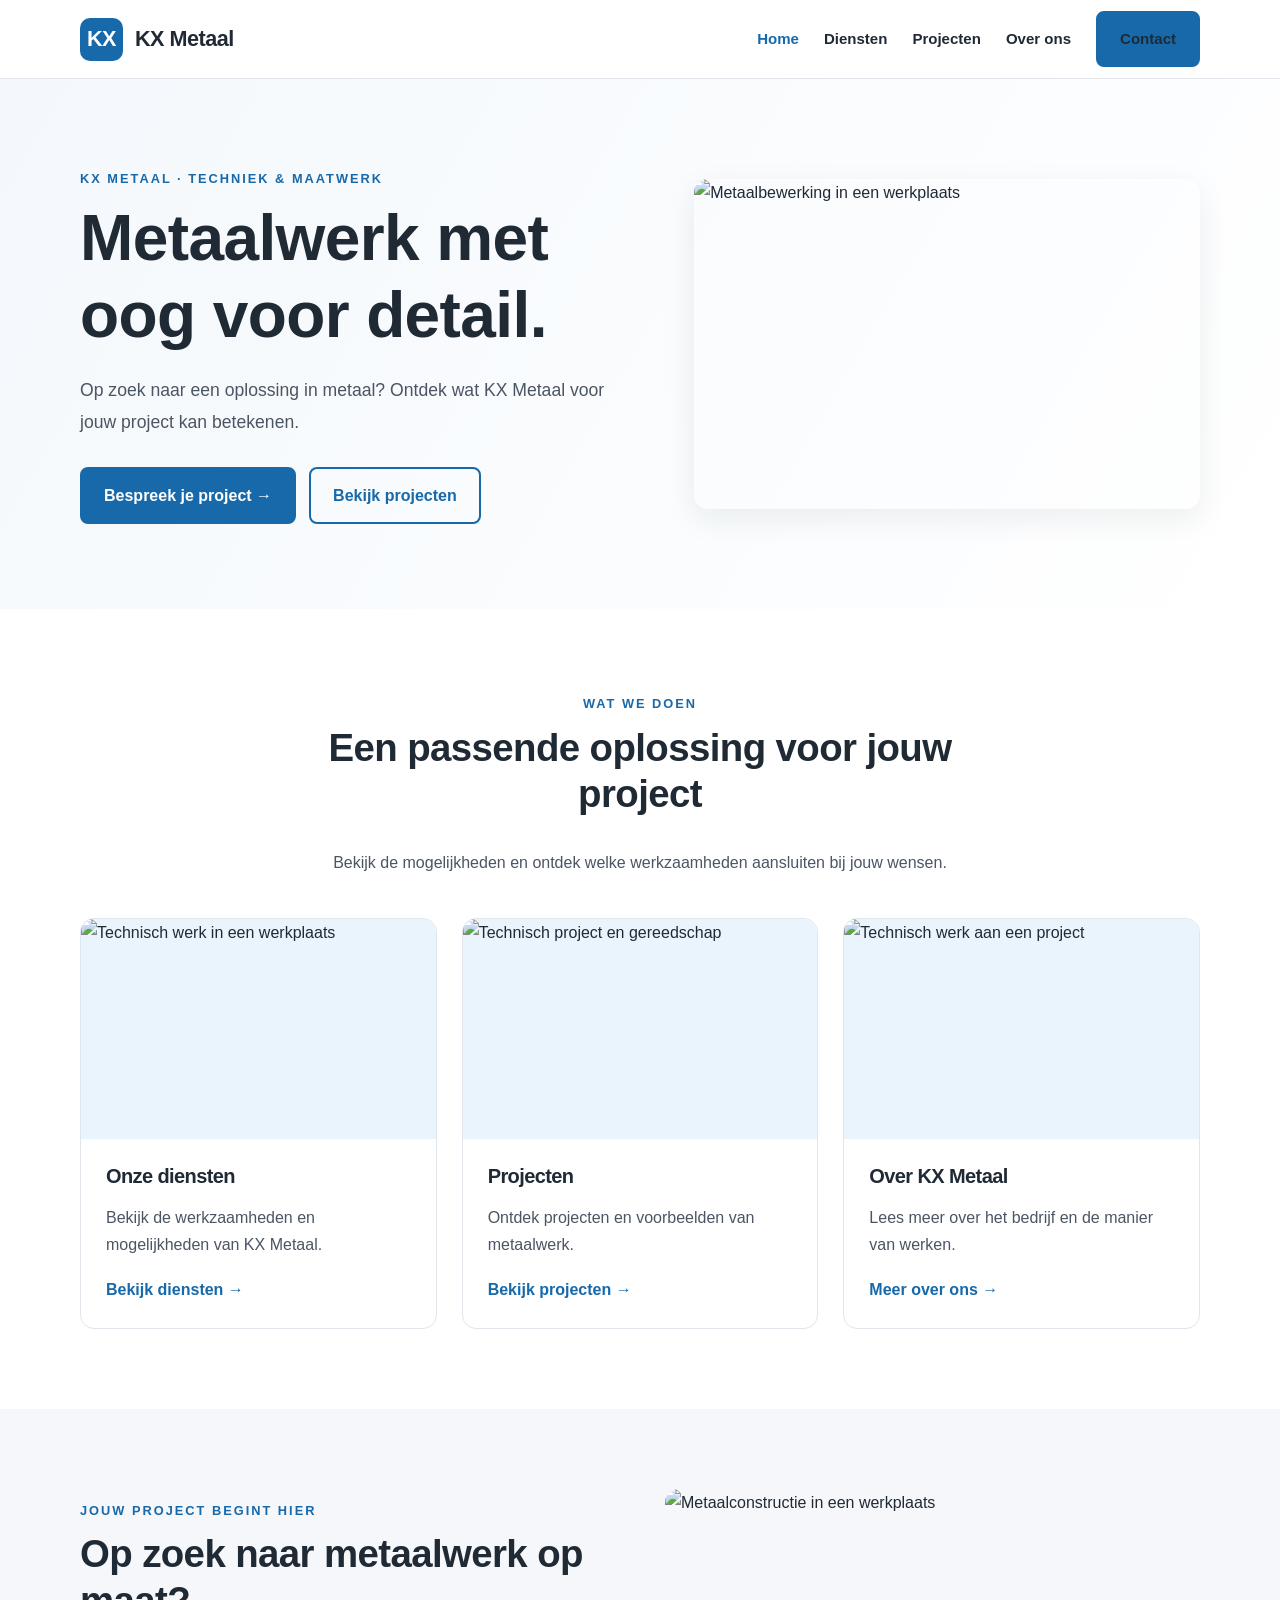
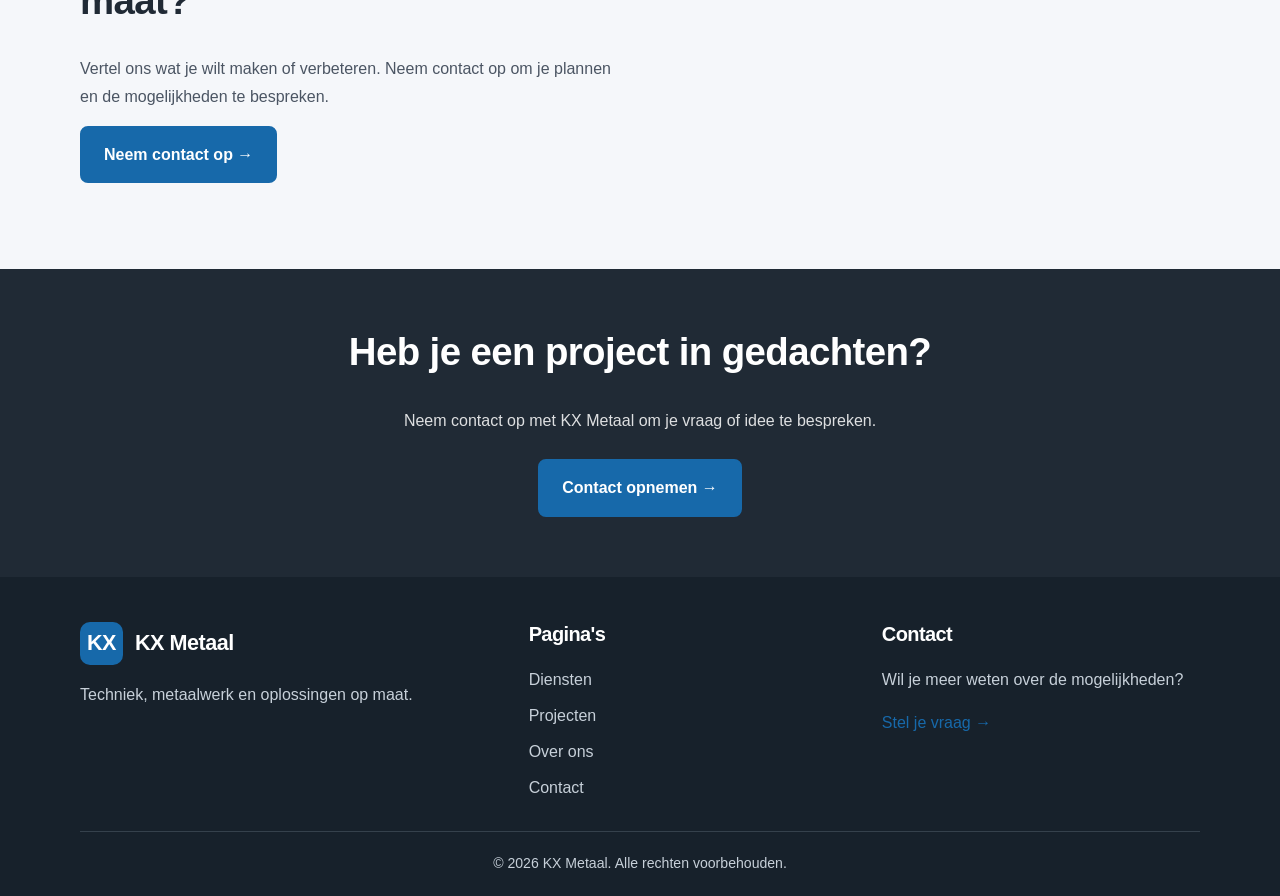
==== commit 431aaa22: "Update print statement from 'Hello' to 'Goodbye'" ====
--- a/index.html
+++ b/index.html
@@ -4,1906 +4,172 @@
 <head>
   <meta charset="UTF-8">
   <meta name="viewport" content="width=device-width, initial-scale=1">
-  <meta name="theme-color" content="#10243a">
-  <meta name="description" content="KX Metaal. Professionele metaalbewerking, constructies en maatwerk. Ontdek onze mogelijkheden en neem contact op voor een project of offerte.">
-  <meta name="robots" content="index, follow">
-
-  <title>KX Metaal | Metaalbewerking & Maatwerk</title>
-
-  <link rel="preconnect" href="https://fonts.googleapis.com">
-  <link rel="preconnect" href="https://fonts.gstatic.com" crossorigin>
-  <link href="https://fonts.googleapis.com/css2?family=DM+Sans:wght@400;500;600;700&family=Manrope:wght@400;500;600;700;800&display=swap" rel="stylesheet">
-
-  <style>
-    :root {
-      --navy: #10243a;
-      --navy-light: #193651;
-      --blue: #1769aa;
-      --blue-light: #eaf4fc;
-      --white: #ffffff;
-      --bg: #f5f7fa;
-      --text: #202b38;
-      --muted: #687586;
-      --line: #e3e8ee;
-      --radius: 16px;
-      --shadow: 0 18px 55px rgba(16,36,58,.09);
-      --container: 1180px;
-    }
-
-    * {
-      box-sizing: border-box;
-      margin: 0;
-      padding: 0;
-    }
-
-    html {
-      scroll-behavior: smooth;
-      scroll-padding-top: 90px;
-    }
-
-    body {
-      font-family: "DM Sans", sans-serif;
-      color: var(--text);
-      background: var(--white);
-      line-height: 1.7;
-      overflow-x: hidden;
-    }
-
-    body.menu-open {
-      overflow: hidden;
-    }
-
-    h1, h2, h3, h4 {
-      font-family: "Manrope", sans-serif;
-      line-height: 1.17;
-      letter-spacing: -.035em;
-    }
-
-    h1 { font-size: clamp(2.7rem, 5.7vw, 5rem); }
-    h2 { font-size: clamp(2rem, 3.6vw, 3.25rem); }
-    h3 { font-size: 1.25rem; }
-
-    p { color: var(--muted); }
-    a { color: inherit; text-decoration: none; }
-    img { display: block; max-width: 100%; }
-    button, input, textarea, select { font: inherit; }
-    button { cursor: pointer; }
-
-    .container {
-      width: min(var(--container), calc(100% - 48px));
-      margin-inline: auto;
-    }
-
-    .section {
-      padding: 105px 0;
-    }
-
-    .section-alt {
-      background: var(--bg);
-    }
-
-    .eyebrow {
-      display: inline-flex;
-      align-items: center;
-      gap: 10px;
-      color: var(--blue);
-      font-size: .76rem;
-      font-weight: 800;
-      text-transform: uppercase;
-      letter-spacing: .14em;
-      margin-bottom: 19px;
-    }
-
-    .eyebrow::before {
-      content: "";
-      width: 26px;
-      height: 2px;
-      background: var(--blue);
-    }
-
-    .section-heading {
-      max-width: 710px;
-      margin-bottom: 48px;
-    }
-
-    .section-heading h2 {
-      margin-bottom: 18px;
-      color: var(--navy);
-    }
-
-    .section-heading p {
-      max-width: 610px;
-      font-size: 1.04rem;
-    }
-
-    .section-heading.center {
-      margin-inline: auto;
-      text-align: center;
-    }
-
-    .section-heading.center .eyebrow {
-      justify-content: center;
-    }
-
-    .section-heading.center p {
-      margin-inline: auto;
-    }
-
-    .btn {
-      min-height: 52px;
-      display: inline-flex;
-      align-items: center;
-      justify-content: center;
-      gap: 11px;
-      padding: 14px 23px;
-      border: 1px solid transparent;
-      border-radius: 6px;
-      font-size: .92rem;
-      font-weight: 700;
-      transition: transform .2s, background .2s, box-shadow .2s;
-    }
-
-    .btn:hover {
-      transform: translateY(-3px);
-    }
-
-    .btn-primary {
-      background: var(--blue);
-      color: white;
-      box-shadow: 0 8px 22px rgba(23,105,170,.2);
-    }
-
-    .btn-primary:hover {
-      background: #10578f;
-      box-shadow: 0 12px 25px rgba(23,105,170,.25);
-    }
-
-    .btn-white {
-      background: white;
-      color: var(--navy);
-    }
-
-    .btn-outline {
-      color: white;
-      border-color: rgba(255,255,255,.5);
-    }
-
-    .btn-outline:hover {
-      background: rgba(255,255,255,.1);
-    }
-
-    .btn-outline-dark {
-      border-color: var(--line);
-      color: var(--navy);
-    }
-
-    .btn-outline-dark:hover {
-      background: var(--blue-light);
-      border-color: var(--blue);
-    }
-
-    .arrow {
-      font-size: 1.1rem;
-      transition: transform .2s;
-    }
-
-    .btn:hover .arrow,
-    .text-link:hover .arrow {
-      transform: translateX(4px);
-    }
-
-    /* TOP BAR */
-
-    .topbar {
-      background: #0b1b2d;
-      color: #d7e2ed;
-      font-size: .78rem;
-    }
-
-    .topbar-inner {
-      display: flex;
-      align-items: center;
-      justify-content: space-between;
-      gap: 20px;
-      min-height: 39px;
-    }
-
-    .topbar-left {
-      display: flex;
-      align-items: center;
-      gap: 9px;
-    }
-
-    .status-dot {
-      width: 7px;
-      height: 7px;
-      border-radius: 50%;
-      background: #65c99a;
-    }
-
-    .topbar-right {
-      color: #d7e2ed;
-    }
-
-    /* NAVIGATION */
-
-    .header {
-      position: sticky;
-      top: 0;
-      z-index: 1000;
-      background: rgba(255,255,255,.97);
-      border-bottom: 1px solid rgba(227,232,238,.85);
-      backdrop-filter: blur(14px);
-    }
-
-    .nav {
-      min-height: 82px;
-      display: flex;
-      justify-content: space-between;
-      align-items: center;
-      gap: 28px;
-    }
-
-    .brand {
-      display: inline-flex;
-      align-items: center;
-      gap: 12px;
-      flex-shrink: 0;
-    }
-
-    .brand-symbol {
-      width: 45px;
-      height: 45px;
-      display: grid;
-      place-items: center;
-      color: white;
-      background: var(--navy);
-      border-radius: 7px;
-      font-family: "Manrope", sans-serif;
-      font-size: 1.2rem;
-      font-weight: 800;
-      letter-spacing: -.08em;
-      border-bottom: 4px solid var(--blue);
-    }
-
-    .brand-name {
-      color: var(--navy);
-      font-family: "Manrope", sans-serif;
-      font-size: 1.22rem;
-      font-weight: 800;
-      line-height: 1.2;
-      letter-spacing: -.04em;
-    }
-
-    .brand-name small {
-      display: block;
-      margin-top: 3px;
-      font-family: "DM Sans", sans-serif;
-      font-size: .62rem;
-      letter-spacing: .19em;
-      text-transform: uppercase;
-      font-weight: 700;
-      color: var(--muted);
-    }
-
-    .nav-links {
-      display: flex;
-      align-items: center;
-      gap: 26px;
-      list-style: none;
-    }
-
-    .nav-links a:not(.btn) {
-      color: #4d5a69;
-      font-size: .86rem;
-      font-weight: 600;
-      transition: color .2s;
-    }
-
-    .nav-links a:not(.btn):hover,
-    .nav-links a.active {
-      color: var(--blue);
-    }
-
-    .nav-cta {
-      min-height: 45px;
-      padding: 11px 17px;
-      font-size: .83rem;
-    }
-
-    .menu-toggle {
-      display: none;
-      width: 45px;
-      height: 45px;
-      border: 1px solid var(--line);
-      background: white;
-      border-radius: 7px;
-      color: var(--navy);
-      font-size: 1.4rem;
-    }
-
-    /* HERO */
-
-    .hero {
-      position: relative;
-      min-height: 680px;
-      display: flex;
-      align-items: center;
-      overflow: hidden;
-      color: white;
-      background: var(--navy);
-    }
-
-    .hero-image {
-      position: absolute;
-      inset: 0;
-      width: 100%;
-      height: 100%;
-      object-fit: cover;
-      object-position: center 45%;
-      opacity: .53;
-    }
-
-    .hero-overlay {
-      position: absolute;
-      inset: 0;
-      background:
-        linear-gradient(90deg, rgba(9,25,42,.98) 0%, rgba(9,25,42,.88) 42%, rgba(9,25,42,.35) 100%),
-        linear-gradient(0deg, rgba(9,25,42,.3), transparent 65%);
-    }
-
-    .hero-content {
-      position: relative;
-      z-index: 1;
-      padding-top: 95px;
-      padding-bottom: 105px;
-      max-width: 780px;
-      animation: heroEnter .8s ease both;
-    }
-
-    .hero .eyebrow {
-      color: #91c9fa;
-    }
-
-    .hero .eyebrow::before {
-      background: #91c9fa;
-    }
-
-    .hero h1 {
-      color: white;
-      margin-bottom: 26px;
-    }
-
-    .hero h1 span {
-      color: #80bdf0;
-    }
-
-    .hero-description {
-      max-width: 600px;
-      color: #d0dce8;
-      font-size: clamp(1rem, 1.6vw, 1.15rem);
-      margin-bottom: 35px;
-      line-height: 1.85;
-    }
-
-    .hero-actions {
-      display: flex;
-      flex-wrap: wrap;
-      gap: 13px;
-    }
-
-    .hero-note {
-      display: flex;
-      align-items: center;
-      gap: 11px;
-      margin-top: 48px;
-      color: #d5e2ef;
-      font-size: .83rem;
-    }
-
-    .hero-note-line {
-      width: 35px;
-      height: 1px;
-      background: #80bdf0;
-    }
-
-    /* HIGHLIGHTS */
-
-    .highlights {
-      position: relative;
-      z-index: 2;
-      background: white;
-      border-bottom: 1px solid var(--line);
-    }
-
-    .highlight-grid {
-      display: grid;
-      grid-template-columns: repeat(3, 1fr);
-    }
-
-    .highlight {
-      display: flex;
-      align-items: center;
-      gap: 17px;
-      padding: 28px 26px;
-      border-right: 1px solid var(--line);
-    }
-
-    .highlight:first-child {
-      padding-left: 0;
-    }
-
-    .highlight:last-child {
-      border-right: 0;
-    }
-
-    .highlight-icon {
-      flex-shrink: 0;
-      width: 48px;
-      height: 48px;
-      display: grid;
-      place-items: center;
-      border-radius: 9px;
-      background: var(--blue-light);
-      color: var(--blue);
-      font-size: 1.35rem;
-    }
-
-    .highlight strong {
-      display: block;
-      font-family: "Manrope", sans-serif;
-      font-size: .98rem;
-      color: var(--navy);
-    }
-
-    .highlight span {
-      color: var(--muted);
-      font-size: .82rem;
-    }
-
-    /* SERVICES */
-
-    .services-grid {
-      display: grid;
-      grid-template-columns: repeat(3, 1fr);
-      gap: 22px;
-    }
-
-    .service-card {
-      position: relative;
-      padding: 32px;
-      background: white;
-      border: 1px solid var(--line);
-      border-radius: var(--radius);
-      transition: transform .25s, box-shadow .25s, border-color .25s;
-      overflow: hidden;
-    }
-
-    .service-card:hover {
-      transform: translateY(-6px);
-      box-shadow: var(--shadow);
-      border-color: #b4d5f1;
-    }
-
-    .service-number {
-      color: #b3cce2;
-      font-family: "Manrope", sans-serif;
-      font-size: .8rem;
-      font-weight: 800;
-      letter-spacing: .12em;
-    }
-
-    .service-icon {
-      width: 58px;
-      height: 58px;
-      display: grid;
-      place-items: center;
-      background: var(--blue-light);
-      border-radius: 11px;
-      color: var(--blue);
-      font-size: 1.65rem;
-      margin: 26px 0 24px;
-    }
-
-    .service-card h3 {
-      margin-bottom: 13px;
-      color: var(--navy);
-    }
-
-    .service-card p {
-      font-size: .92rem;
-      line-height: 1.8;
-      margin-bottom: 25px;
-    }
-
-    .text-link {
-      display: inline-flex;
-      align-items: center;
-      gap: 8px;
-      color: var(--blue);
-      font-size: .87rem;
-      font-weight: 800;
-    }
-
-    /* ABOUT */
-
-    .about-grid {
-      display: grid;
-      grid-template-columns: 1fr 1fr;
-      align-items: center;
-      gap: 80px;
-    }
-
-    .about-visual {
-      position: relative;
-      min-height: 480px;
-    }
-
-    .about-visual img {
-      position: absolute;
-      inset: 0;
-      width: 100%;
-      height: 100%;
-      object-fit: cover;
-      border-radius: var(--radius);
-    }
-
-    .about-label {
-      position: absolute;
-      right: -18px;
-      bottom: 26px;
-      max-width: 230px;
-      padding: 23px;
-      color: white;
-      background: var(--navy);
-      border-bottom: 4px solid var(--blue);
-      border-radius: 9px;
-      box-shadow: var(--shadow);
-    }
-
-    .about-label strong {
-      display: block;
-      font-family: "Manrope", sans-serif;
-      font-size: 1.05rem;
-      margin-bottom: 6px;
-    }
-
-    .about-label span {
-      color: #d1dfed;
-      font-size: .83rem;
-    }
-
-    .about-copy h2 {
-      color: var(--navy);
-      margin-bottom: 22px;
-    }
-
-    .about-copy > p {
-      margin-bottom: 17px;
-      line-height: 1.9;
-    }
-
-    .check-list {
-      display: grid;
-      gap: 13px;
-      margin: 27px 0 32px;
-      list-style: none;
-    }
-
-    .check-list li {
-      display: flex;
-      align-items: flex-start;
-      gap: 12px;
-      font-size: .93rem;
-      font-weight: 600;
-    }
-
-    .check {
-      flex-shrink: 0;
-      display: grid;
-      place-items: center;
-      width: 23px;
-      height: 23px;
-      background: var(--blue-light);
-      border-radius: 50%;
-      color: var(--blue);
-      font-size: .8rem;
-    }
-
-    /* PROCESS */
-
-    .process-grid {
-      display: grid;
-      grid-template-columns: repeat(4, 1fr);
-      gap: 28px;
-    }
-
-    .process-item {
-      position: relative;
-      padding-top: 15px;
-    }
-
-    .process-number {
-      width: 48px;
-      height: 48px;
-      display: grid;
-      place-items: center;
-      color: white;
-      background: var(--blue);
-      border-radius: 50%;
-      font-family: "Manrope", sans-serif;
-      font-weight: 800;
-      margin-bottom: 23px;
-    }
-
-    .process-item h3 {
-      margin-bottom: 12px;
-      color: var(--navy);
-    }
-
-    .process-item p {
-      font-size: .9rem;
-      line-height: 1.8;
-    }
-
-    /* PROJECTS */
-
-    .project-grid {
-      display: grid;
-      grid-template-columns: repeat(3, 1fr);
-      gap: 23px;
-    }
-
-    .project-card {
-      overflow: hidden;
-      background: white;
-      border: 1px solid var(--line);
-      border-radius: var(--radius);
-      transition: transform .25s, box-shadow .25s;
-    }
-
-    .project-card:hover {
-      transform: translateY(-5px);
-      box-shadow: var(--shadow);
-    }
-
-    .project-image {
-      position: relative;
-      height: 235px;
-      overflow: hidden;
-      background: #dce5ed;
-    }
-
-    .project-image img {
-      width: 100%;
-      height: 100%;
-      object-fit: cover;
-      transition: transform .5s;
-    }
-
-    .project-card:hover .project-image img {
-      transform: scale(1.06);
-    }
-
-    .project-tag {
-      position: absolute;
-      left: 15px;
-      top: 15px;
-      padding: 7px 11px;
-      color: var(--navy);
-      background: white;
-      border-radius: 4px;
-      font-size: .72rem;
-      font-weight: 800;
-    }
-
-    .project-content {
-      padding: 24px;
-    }
-
-    .project-content h3 {
-      color: var(--navy);
-      margin-bottom: 10px;
-    }
-
-    .project-content p {
-      font-size: .87rem;
-      line-height: 1.8;
-    }
-
-    .demo-note {
-      margin-top: 23px;
-      font-size: .8rem;
-      text-align: center;
-      color: var(--muted);
-    }
-
-    /* CTA */
-
-    .cta-section {
-      padding: 0 0 100px;
-      background: var(--bg);
-    }
-
-    .cta-panel {
-      position: relative;
-      padding: 65px;
-      background: var(--navy);
-      border-radius: 18px;
-      overflow: hidden;
-    }
-
-    .cta-panel::before {
-      content: "";
-      position: absolute;
-      width: 350px;
-      height: 350px;
-      top: -180px;
-      right: -70px;
-      border: 55px solid rgba(71,151,220,.12);
-      border-radius: 50%;
-    }
-
-    .cta-content {
-      position: relative;
-      z-index: 1;
-      max-width: 690px;
-    }
-
-    .cta-content .eyebrow {
-      color: #91c9fa;
-    }
-
-    .cta-content .eyebrow::before {
-      background: #91c9fa;
-    }
-
-    .cta-content h2 {
-      color: white;
-      margin-bottom: 18px;
-    }
-
-    .cta-content p {
-      color: #d0dce8;
-      margin-bottom: 28px;
-      max-width: 560px;
-    }
-
-    /* CONTACT */
-
-    .contact-grid {
-      display: grid;
-      grid-template-columns: .85fr 1.15fr;
-      gap: 65px;
-      align-items: start;
-    }
-
-    .contact-info h2 {
-      color: var(--navy);
-      margin-bottom: 20px;
-    }
-
-    .contact-info > p {
-      margin-bottom: 28px;
-    }
-
-    .contact-point {
-      display: flex;
-      gap: 15px;
-      padding: 20px 0;
-      border-bottom: 1px solid var(--line);
-    }
-
-    .contact-point-icon {
-      flex-shrink: 0;
-      display: grid;
-      place-items: center;
-      width: 43px;
-      height: 43px;
-      color: var(--blue);
-      background: var(--blue-light);
-      border-radius: 8px;
-      font-size: 1.2rem;
-    }
-
-    .contact-point strong {
-      display: block;
-      color: var(--navy);
-      margin-bottom: 3px;
-    }
-
-    .contact-point span,
-    .contact-point a {
-      font-size: .9rem;
-      color: var(--muted);
-      overflow-wrap: anywhere;
-    }
-
-    .contact-form {
-      padding: 34px;
-      border: 1px solid var(--line);
-      border-radius: var(--radius);
-      box-shadow: var(--shadow);
-      background: white;
-    }
-
-    .contact-form h3 {
-      color: var(--navy);
-      font-size: 1.5rem;
-      margin-bottom: 8px;
-    }
-
-    .form-intro {
-      font-size: .88rem;
-      margin-bottom: 26px;
-    }
-
-    .form-grid {
-      display: grid;
-      grid-template-columns: 1fr 1fr;
-      gap: 18px;
-    }
-
-    .field {
-      display: grid;
-      gap: 7px;
-      margin-bottom: 18px;
-    }
-
-    .field.full {
-      grid-column: 1 / -1;
-    }
-
-    .field label {
-      font-size: .84rem;
-      font-weight: 700;
-      color: var(--navy);
-    }
-
-    .field input,
-    .field select,
-    .field textarea {
-      width: 100%;
-      padding: 13px 14px;
-      border: 1px solid #dce3eb;
-      border-radius: 6px;
-      background: #fbfcfe;
-      color: var(--text);
-      outline: none;
-      transition: border-color .2s, box-shadow .2s;
-    }
-
-    .field input:focus,
-    .field select:focus,
-    .field textarea:focus {
-      border-color: var(--blue);
-      box-shadow: 0 0 0 3px rgba(23,105,170,.1);
-    }
-
-    .field textarea {
-      min-height: 125px;
-      resize: vertical;
-    }
-
-    .form-note {
-      margin-top: 14px;
-      font-size: .77rem;
-    }
-
-    .contact-form .btn {
-      width: 100%;
-    }
-
-    /* FAQ */
-
-    .faq-list {
-      max-width: 820px;
-      margin: 0 auto;
-    }
-
-    .faq-item {
-      border-bottom: 1px solid var(--line);
-    }
-
-    .faq-question {
-      width: 100%;
-      padding: 23px 0;
-      display: flex;
-      align-items: center;
-      justify-content: space-between;
-      gap: 20px;
-      border: 0;
-      background: transparent;
-      text-align: left;
-      color: var(--navy);
-      font-family: "Manrope", sans-serif;
-      font-size: 1rem;
-      font-weight: 700;
-    }
-
-    .faq-symbol {
-      flex-shrink: 0;
-      color: var(--blue);
-      font-size: 1.4rem;
-      transition: transform .2s;
-    }
-
-    .faq-answer {
-      display: none;
-      padding: 0 30px 22px 0;
-      font-size: .93rem;
-      line-height: 1.85;
-    }
-
-    .faq-item.open .faq-answer {
-      display: block;
-    }
-
-    .faq-item.open .faq-symbol {
-      transform: rotate(45deg);
-    }
-
-    /* FOOTER */
-
-    .footer {
-      color: #d3dfeb;
-      background: #0b1b2d;
-    }
-
-    .footer-main {
-      display: grid;
-      grid-template-columns: 1.5fr 1fr 1fr;
-      gap: 65px;
-      padding: 65px 0 48px;
-    }
-
-    .footer .brand-name {
-      color: white;
-    }
-
-    .footer .brand-name small {
-      color: #a7b8ca;
-    }
-
-    .footer-about p {
-      margin-top: 23px;
-      max-width: 360px;
-      color: #a7b8ca;
-      font-size: .89rem;
-      line-height: 1.9;
-    }
-
-    .footer h4 {
-      margin-bottom: 20px;
-      color: white;
-      font-size: 1rem;
-    }
-
-    .footer-links {
-      display: grid;
-      gap: 12px;
-      list-style: none;
-    }
-
-    .footer-links a {
-      color: #a7b8ca;
-      font-size: .88rem;
-      transition: color .2s;
-    }
-
-    .footer-links a:hover {
-      color: white;
-    }
-
-    .footer-bottom {
-      min-height: 72px;
-      display: flex;
-      align-items: center;
-      justify-content: space-between;
-      gap: 20px;
-      border-top: 1px solid rgba(255,255,255,.12);
-      color: #93a6b9;
-      font-size: .8rem;
-    }
-
-    .footer-bottom a:hover {
-      color: white;
-    }
-
-    /* BACK TO TOP */
-
-    .back-top {
-      position: fixed;
-      z-index: 900;
-      right: 23px;
-      bottom: 23px;
-      width: 45px;
-      height: 45px;
-      display: grid;
-      place-items: center;
-      border: 0;
-      border-radius: 7px;
-      background: var(--blue);
-      color: white;
-      font-size: 1.25rem;
-      box-shadow: 0 8px 22px rgba(16,36,58,.2);
-      opacity: 0;
-      pointer-events: none;
-      transform: translateY(10px);
-      transition: .25s;
-    }
-
-    .back-top.visible {
-      opacity: 1;
-      pointer-events: auto;
-      transform: translateY(0);
-    }
-
-    /* ANIMATIONS */
-
-    .reveal {
-      opacity: 0;
-      transform: translateY(22px);
-      transition: opacity .7s ease, transform .7s ease;
-    }
-
-    .reveal.visible {
-      opacity: 1;
-      transform: translateY(0);
-    }
-
-    @keyframes heroEnter {
-      from { opacity: 0; transform: translateY(18px); }
-      to { opacity: 1; transform: translateY(0); }
-    }
-
-    @media (prefers-reduced-motion: reduce) {
-      *, *::before, *::after {
-        animation-duration: .01ms !important;
-        animation-iteration-count: 1 !important;
-        transition-duration: .01ms !important;
-        scroll-behavior: auto !important;
-      }
-
-      .reveal {
-        opacity: 1;
-        transform: none;
-      }
-    }
-
-    /* RESPONSIVE */
-
-    @media (max-width: 1000px) {
-      .nav-links { gap: 15px; }
-      .nav-links a:not(.btn) { font-size: .81rem; }
-      .nav-cta { padding-inline: 12px; }
-      .about-grid { gap: 48px; }
-      .footer-main { gap: 35px; }
-    }
-
-    @media (max-width: 820px) {
-      .section { padding: 78px 0; }
-
-      .menu-toggle {
-        display: grid;
-        place-items: center;
-      }
-
-      .nav { min-height: 72px; }
-
-      .nav-links {
-        position: fixed;
-        top: 72px;
-        left: 0;
-        right: 0;
-        bottom: 0;
-        padding: 28px 24px;
-        background: white;
-        display: flex;
-        flex-direction: column;
-        align-items: stretch;
-        justify-content: flex-start;
-        gap: 0;
-        overflow-y: auto;
-        visibility: hidden;
-        opacity: 0;
-        transform: translateY(-8px);
-        transition: opacity .2s, transform .2s, visibility .2s;
-      }
-
-      .nav-links.open {
-        visibility: visible;
-        opacity: 1;
-        transform: translateY(0);
-      }
-
-      .nav-links li {
-        border-bottom: 1px solid var(--line);
-      }
-
-      .nav-links a:not(.btn) {
-        display: block;
-        padding: 17px 0;
-        font-size: 1rem;
-      }
-
-      .nav-links .nav-cta {
-        margin-top: 22px;
-      }
-
-      .hero { min-height: 620px; }
-      .hero-overlay {
-        background: linear-gradient(90deg, rgba(9,25,42,.96), rgba(9,25,42,.65));
-      }
-
-      .highlight-grid { grid-template-columns: 1fr; }
-      .highlight {
-        padding: 19px 0;
-        border-right: 0;
-        border-bottom: 1px solid var(--line);
-      }
-      .highlight:last-child { border-bottom: 0; }
-
-      .services-grid { grid-template-columns: repeat(2, 1fr); }
-      .about-grid { grid-template-columns: 1fr; }
-      .about-visual { min-height: 420px; margin-right: 15px; }
-      .process-grid { grid-template-columns: repeat(2, 1fr); }
-      .project-grid { grid-template-columns: repeat(2, 1fr); }
-      .contact-grid { grid-template-columns: 1fr; gap: 40px; }
-      .footer-main { grid-template-columns: 1fr 1fr; }
-      .footer-about { grid-column: 1 / -1; }
-      .cta-panel { padding: 45px 35px; }
-    }
-
-    @media (max-width: 560px) {
-      .container { width: min(100% - 34px, var(--container)); }
-      .topbar-inner { min-height: 35px; font-size: .7rem; }
-      .topbar-right { display: none; }
-      .brand-symbol { width: 40px; height: 40px; }
-      .brand-name { font-size: 1.1rem; }
-      .hero { min-height: 620px; }
-      .hero-content { padding: 75px 0; }
-      .hero-actions { flex-direction: column; align-items: stretch; }
-      .hero-actions .btn { width: 100%; }
-      .hero-note { margin-top: 30px; }
-      .services-grid,
-      .project-grid,
-      .process-grid { grid-template-columns: 1fr; }
-      .service-card { padding: 27px; }
-      .about-visual { min-height: 320px; }
-      .about-label { right: -8px; bottom: 16px; padding: 17px; }
-      .project-image { height: 230px; }
-      .cta-panel { padding: 37px 24px; }
-      .contact-form { padding: 24px 19px; }
-      .form-grid { grid-template-columns: 1fr; gap: 0; }
-      .field.full { grid-column: auto; }
-      .footer-main { grid-template-columns: 1fr; gap: 35px; }
-      .footer-about { grid-column: auto; }
-      .footer-bottom { padding: 20px 0; align-items: flex-start; flex-direction: column; gap: 8px; }
-    }
-  </style>
+  <meta name="theme-color" content="#1769aa">
+  <meta name="description" content="KX Metaal: technische oplossingen en metaalwerk op maat. Bekijk onze diensten en projecten of vraag informatie aan.">
+  <title>KX Metaal | Techniek en maatwerk</title>
+  <link rel="stylesheet" href="style.css">
+  <script src="script.js" defer></script>
 </head>
-
 <body>
 
-  <!-- TOP BAR -->
-  <div class="topbar">
-    <div class="container topbar-inner">
-      <div class="topbar-left">
-        <span class="status-dot"></span>
-        <span>Metaalbewerking & technische oplossingen</span>
-      </div>
-      <a class="topbar-right" href="#contact">Een project bespreken? Neem contact op →</a>
-    </div>
+<header class="site-header">
+  <div class="container navbar">
+    <a class="logo" href="index.html" aria-label="KX Metaal home">
+      <span class="logo-mark">KX</span>
+      <span>KX Metaal</span>
+    </a>
+
+    <button class="menu-toggle" type="button" aria-label="Menu openen"
+      aria-expanded="false" aria-controls="main-navigation">
+      ☰ Menu
+    </button>
+
+    <nav class="nav-links" id="main-navigation" aria-label="Hoofdnavigatie">
+      <a href="index.html">Home</a>
+      <a href="diensten.html">Diensten</a>
+      <a href="projecten.html">Projecten</a>
+      <a href="over-ons.html">Over ons</a>
+      <a class="button" href="contact.html">Contact</a>
+    </nav>
   </div>
+</header>
 
-  <!-- HEADER -->
-  <header class="header">
-    <nav class="nav container" aria-label="Hoofdnavigatie">
-      <a class="brand" href="#home" aria-label="KX Metaal home">
-        <span class="brand-symbol">KX</span>
-        <span class="brand-name">
-          KX Metaal
-          <small>Techniek & maatwerk</small>
-        </span>
-      </a>
-
-      <button class="menu-toggle" id="menuToggle"
-        aria-label="Menu openen" aria-expanded="false"
-        aria-controls="navLinks">
-        ☰
-      </button>
-
-      <ul class="nav-links" id="navLinks">
-        <li><a href="#home">Home</a></li>
-        <li><a href="#diensten">Diensten</a></li>
-        <li><a href="#over-ons">Over ons</a></li>
-        <li><a href="#projecten">Projecten</a></li>
-        <li><a href="#werkwijze">Werkwijze</a></li>
-        <li><a class="btn btn-primary nav-cta" href="#contact">Offerte aanvragen <span class="arrow">→</span></a></li>
-      </ul>
-    </nav>
-  </header>
-
-  <main>
-
-    <!-- HERO -->
-    <section class="hero" id="home">
-      <img class="hero-image"
-        src="https://images.unsplash.com/photo-1504917595217-d4dc5ebe6122?auto=format&fit=crop&w=2000&q=85"
-        alt="Industriële metaalbewerking in een werkplaats"
-        fetchpriority="high">
-
-      <div class="hero-overlay"></div>
-
-      <div class="container">
-        <div class="hero-content">
-          <div class="eyebrow">KX Metaal · Techniek & maatwerk</div>
-
-          <h1>
-            Sterk in metaal.<br>
-            <span>Gemaakt voor uw project.</span>
-          </h1>
-
-          <p class="hero-description">
-            Op zoek naar een technische oplossing of metaalwerk op maat?
-            Ontdek de mogelijkheden van KX Metaal en bespreek uw plannen
-            met ons.
-          </p>
-
-          <div class="hero-actions">
-            <a class="btn btn-primary" href="#contact">
-              Bespreek uw project <span class="arrow">→</span>
-            </a>
-            <a class="btn btn-outline" href="#diensten">
-              Bekijk onze mogelijkheden
-            </a>
-          </div>
-
-          <div class="hero-note">
-            <span class="hero-note-line"></span>
-            <span>Van idee tot een passende technische oplossing</span>
-          </div>
+<main>
+  <section class="hero">
+    <div class="container hero-grid">
+      <div>
+        <span class="eyebrow">KX METAAL · TECHNIEK & MAATWERK</span>
+        <h1>Metaalwerk met oog voor detail.</h1>
+        <p class="lead">
+          Op zoek naar een oplossing in metaal? Ontdek wat KX Metaal
+          voor jouw project kan betekenen.
+        </p>
+        <div class="hero-actions">
+          <a class="button" href="contact.html">Bespreek je project →</a>
+          <a class="button button-outline" href="projecten.html">Bekijk projecten</a>
         </div>
       </div>
-    </section>
 
-    <!-- HIGHLIGHTS -->
-    <section class="highlights" aria-label="Onze uitgangspunten">
-      <div class="container highlight-grid">
-        <div class="highlight">
-          <div class="highlight-icon" aria-hidden="true">⚙</div>
-          <div>
-            <strong>Technisch inzicht</strong>
-            <span>Meedenken over passende oplossingen</span>
-          </div>
-        </div>
+      <div>
+        <img
+          class="hero-image"
+          src="https://images.unsplash.com/photo-1504917595217-d4dc5ebe6122?auto=format&fit=crop&w=1100&q=85"
+          alt="Metaalbewerking in een werkplaats"
+          fetchpriority="high">
+      </div>
+    </div>
+  </section>
 
-        <div class="highlight">
-          <div class="highlight-icon" aria-hidden="true">⌘</div>
-          <div>
-            <strong>Maatwerk</strong>
-            <span>Aandacht voor de eisen van uw project</span>
-          </div>
-        </div>
-
-        <div class="highlight">
-          <div class="highlight-icon" aria-hidden="true">✓</div>
-          <div>
-            <strong>Persoonlijk contact</strong>
-            <span>Korte lijnen en duidelijke afspraken</span>
-          </div>
-        </div>
-      </div>
-    </section>
-
-    <!-- SERVICES -->
-    <section class="section" id="diensten">
-      <div class="container">
-        <div class="section-heading reveal">
-          <div class="eyebrow">Wat we doen</div>
-          <h2>Techniek die aansluit op uw wensen.</h2>
-          <p>
-            Ieder project begint met een vraag. Samen bekijken we welke
-            technische oplossing past bij uw situatie, wensen en toepassing.
-          </p>
-        </div>
-
-        <div class="services-grid">
-
-          <article class="service-card reveal">
-            <span class="service-number">DIENST 01</span>
-            <div class="service-icon" aria-hidden="true">⚙</div>
-            <h3>Metaalbewerking</h3>
-            <p>
-              Metaalwerk waarbij de gewenste toepassing, afmetingen en
-              technische eisen centraal staan.
-            </p>
-            <a class="text-link" href="#contact">
-              Bespreek uw wensen <span class="arrow">→</span>
-            </a>
-          </article>
-
-          <article class="service-card reveal">
-            <span class="service-number">DIENST 02</span>
-            <div class="service-icon" aria-hidden="true">▤</div>
-            <h3>Constructies op maat</h3>
-            <p>
-              Een passende constructieve oplossing begint met een goed
-              ontwerp en een duidelijk beeld van het gewenste resultaat.
-            </p>
-            <a class="text-link" href="#contact">
-              Bespreek uw wensen <span class="arrow">→</span>
-            </a>
-          </article>
-
-          <article class="service-card reveal">
-            <span class="service-number">DIENST 03</span>
-            <div class="service-icon" aria-hidden="true">⌁</div>
-            <h3>Technisch maatwerk</h3>
-            <p>
-              Voor specifieke wensen en technische vraagstukken bekijken we
-              samen wat er mogelijk is.
-            </p>
-            <a class="text-link" href="#contact">
-              Bespreek uw wensen <span class="arrow">→</span>
-            </a>
-          </article>
-
-          <article class="service-card reveal">
-            <span class="service-number">DIENST 04</span>
-            <div class="service-icon" aria-hidden="true">▦</div>
-            <h3>Onderdelen op maat</h3>
-            <p>
-              Onderdelen en metaalproducten die afgestemd kunnen worden op
-              de toepassing en specificaties van uw project.
-            </p>
-            <a class="text-link" href="#contact">
-              Bespreek uw wensen <span class="arrow">→</span>
-            </a>
-          </article>
-
-          <article class="service-card reveal">
-            <span class="service-number">DIENST 05</span>
-            <div class="service-icon" aria-hidden="true">⌘</div>
-            <h3>Projectondersteuning</h3>
-            <p>
-              Een technische vraag of een idee dat nog uitgewerkt moet
-              worden? Begin met een gesprek over de mogelijkheden.
-            </p>
-            <a class="text-link" href="#contact">
-              Bespreek uw wensen <span class="arrow">→</span>
-            </a>
-          </article>
-
-          <article class="service-card reveal">
-            <span class="service-number">DIENST 06</span>
-            <div class="service-icon" aria-hidden="true">↗</div>
-            <h3>Uw eigen project</h3>
-            <p>
-              Heeft u een andere vraag op het gebied van metaal of techniek?
-              Leg uw idee aan KX Metaal voor.
-            </p>
-            <a class="text-link" href="#contact">
-              Bespreek uw wensen <span class="arrow">→</span>
-            </a>
-          </article>
-
-        </div>
-      </div>
-    </section>
-
-    <!-- ABOUT -->
-    <section class="section section-alt" id="over-ons">
-      <div class="container about-grid">
-        <div class="about-visual reveal">
-          <img
-            src="https://images.unsplash.com/photo-1567789884554-0b844b597180?auto=format&fit=crop&w=1100&q=85"
-            alt="Technische werkzaamheden in een metaalwerkplaats"
-            loading="lazy">
-          <div class="about-label">
-            <strong>KX Metaal</strong>
-            <span>Techniek, metaal en oplossingen op maat.</span>
-          </div>
-        </div>
-
-        <div class="about-copy reveal">
-          <div class="eyebrow">Over KX Metaal</div>
-          <h2>Een praktische aanpak. Een duidelijk resultaat.</h2>
-
-          <p>
-            Bij technische projecten is het belangrijk dat de oplossing
-            aansluit op de praktijk. Daarom begint een goed traject met
-            luisteren, meedenken en duidelijk krijgen wat er nodig is.
-          </p>
-
-          <p>
-            KX Metaal staat op deze website centraal als partner voor
-            metaalwerk en technische vraagstukken. Samen bespreken we de
-            gewenste toepassing en de mogelijkheden voor uw project.
-          </p>
-
-          <ul class="check-list">
-            <li><span class="check">✓</span> Aandacht voor uw wensen en specificaties</li>
-            <li><span class="check">✓</span> Meedenken over praktische oplossingen</li>
-            <li><span class="check">✓</span> Duidelijke communicatie over het project</li>
-            <li><span class="check">✓</span> Persoonlijk contact over de vervolgstappen</li>
-          </ul>
-
-          <a class="btn btn-primary" href="#contact">
-            Maak kennis met KX Metaal <span class="arrow">→</span>
-          </a>
-        </div>
-      </div>
-    </section>
-
-    <!-- PROCESS -->
-    <section class="section" id="werkwijze">
-      <div class="container">
-        <div class="section-heading center reveal">
-          <div class="eyebrow">Onze werkwijze</div>
-          <h2>Van eerste idee naar een concreet plan.</h2>
-          <p>
-            Een overzichtelijke aanpak helpt om wensen, mogelijkheden en
-            verwachtingen vanaf het begin helder te krijgen.
-          </p>
-        </div>
-
-        <div class="process-grid">
-          <article class="process-item reveal">
-            <div class="process-number">01</div>
-            <h3>Uw aanvraag</h3>
-            <p>Vertel wat u wilt maken, verbeteren of laten uitvoeren.</p>
-          </article>
-
-          <article class="process-item reveal">
-            <div class="process-number">02</div>
-            <h3>Overleg</h3>
-            <p>We bekijken de wensen, toepassing en technische eisen.</p>
-          </article>
-
-          <article class="process-item reveal">
-            <div class="process-number">03</div>
-            <h3>Voorstel</h3>
-            <p>De mogelijkheden en eventuele vervolgstappen worden besproken.</p>
-          </article>
-
-          <article class="process-item reveal">
-            <div class="process-number">04</div>
-            <h3>Vervolg</h3>
-            <p>Bij akkoord worden de afspraken en planning verder uitgewerkt.</p>
-          </article>
-        </div>
-      </div>
-    </section>
-
-    <!-- PROJECTS -->
-    <section class="section section-alt" id="projecten">
-      <div class="container">
-        <div class="section-heading reveal">
-          <div class="eyebrow">Projecten en inspiratie</div>
-          <h2>Metaalwerk in beeld.</h2>
-          <p>
-            Een visuele indruk van metaalbewerking, constructies en
-            industriële toepassingen.
-          </p>
-        </div>
-
-        <div class="project-grid">
-
-          <article class="project-card reveal">
-            <div class="project-image">
-              <img
-                src="https://images.unsplash.com/photo-1504917595217-d4dc5ebe6122?auto=format&fit=crop&w=850&q=80"
-                alt="Industriële metaalbewerking"
-                loading="lazy">
-              <span class="project-tag">Metaalbewerking</span>
-            </div>
-            <div class="project-content">
-              <h3>Precisiewerk in metaal</h3>
-              <p>
-                Een voorbeeld van de technische omgeving en werkzaamheden
-                binnen de metaalbranche.
-              </p>
-            </div>
-          </article>
-
-          <article class="project-card reveal">
-            <div class="project-image">
-              <img
-                src="https://images.unsplash.com/photo-1567789884554-0b844b597180?auto=format&fit=crop&w=850&q=80"
-                alt="Machines en technische productie"
-                loading="lazy">
-              <span class="project-tag">Techniek</span>
-            </div>
-            <div class="project-content">
-              <h3>Technische oplossingen</h3>
-              <p>
-                Een sfeerimpressie van machines, gereedschappen en
-                technische toepassingen.
-              </p>
-            </div>
-          </article>
-
-          <article class="project-card reveal">
-            <div class="project-image">
-              <img
-                src="https://images.unsplash.com/photo-1530124566582-a618bc2615dc?auto=format&fit=crop&w=850&q=80"
-                alt="Staalconstructie en metaalwerk"
-                loading="lazy">
-              <span class="project-tag">Constructies</span>
-            </div>
-            <div class="project-content">
-              <h3>Constructies en maatwerk</h3>
-              <p>
-                Inspiratie voor uiteenlopende constructies en projecten
-                waarin metaal een belangrijke rol speelt.
-              </p>
-            </div>
-          </article>
-
-        </div>
-
-        <p class="demo-note">
-          Let op: dit zijn voorbeeldafbeeldingen, geen bevestigde projecten
-          van KX Metaal. Deze kunnen later worden vervangen door eigen foto's.
-        </p>
-      </div>
-    </section>
-
-    <!-- CTA -->
-    <section class="cta-section">
-      <div class="container">
-        <div class="cta-panel reveal">
-          <div class="cta-content">
-            <div class="eyebrow">Uw project begint hier</div>
-            <h2>Een idee voor metaalwerk of maatwerk?</h2>
-            <p>
-              Bespreek uw plannen, vertel wat u nodig heeft en ontdek
-              welke mogelijkheden er zijn.
-            </p>
-            <a class="btn btn-white" href="#contact">
-              Neem contact op <span class="arrow">→</span>
-            </a>
-          </div>
-        </div>
-      </div>
-    </section>
-
-    <!-- CONTACT -->
-    <section class="section" id="contact">
-      <div class="container contact-grid">
-
-        <div class="contact-info reveal">
-          <div class="eyebrow">Contact</div>
-          <h2>Vertel ons over uw project.</h2>
-          <p>
-            Wilt u meer informatie of een aanvraag bespreken?
-            Gebruik het formulier om uw vraag aan KX Metaal voor te leggen.
-          </p>
-
-          <div class="contact-point">
-            <div class="contact-point-icon" aria-hidden="true">✉</div>
-            <div>
-              <strong>E-mail</strong>
-              <span>Contactgegevens worden later toegevoegd.</span>
-            </div>
-          </div>
-
-          <div class="contact-point">
-            <div class="contact-point-icon" aria-hidden="true">⌖</div>
-            <div>
-              <strong>Locatie</strong>
-              <span>Bedrijfsadres wordt later toegevoegd.</span>
-            </div>
-          </div>
-
-          <div class="contact-point">
-            <div class="contact-point-icon" aria-hidden="true">◷</div>
-            <div>
-              <strong>Een aanvraag bespreken</strong>
-              <span>Beschrijf uw vraag en geef aan waar u naar op zoek bent.</span>
-            </div>
-          </div>
-        </div>
-
-        <form class="contact-form reveal"
-          name="kx-offerte"
-          method="POST"
-          action="/bedankt.html"
-          data-netlify="true"
-          netlify-honeypot="bot-field">
-
-          <input type="hidden" name="form-name" value="kx-offerte">
-
-          <p hidden>
-            <label>Laat dit veld leeg:
-              <input name="bot-field">
-            </label>
-          </p>
-
-          <h3>Project of offerte aanvragen</h3>
-          <p class="form-intro">
-            Vul de gegevens in. Velden met een * zijn verplicht.
-          </p>
-
-          <div class="form-grid">
-            <div class="field">
-              <label for="name">Naam *</label>
-              <input id="name" name="naam" autocomplete="name"
-                placeholder="Uw naam" required>
-            </div>
-
-            <div class="field">
-              <label for="company">Bedrijf</label>
-              <input id="company" name="bedrijf" autocomplete="organization"
-                placeholder="Bedrijfsnaam">
-            </div>
-
-            <div class="field">
-              <label for="email">E-mailadres *</label>
-              <input id="email" name="email" type="email"
-                autocomplete="email" placeholder="naam@bedrijf.nl" required>
-            </div>
-
-            <div class="field">
-              <label for="phone">Telefoonnummer</label>
-              <input id="phone" name="telefoon" type="tel"
-                autocomplete="tel" placeholder="Uw telefoonnummer">
-            </div>
-
-            <div class="field full">
-              <label for="subject">Waar gaat uw aanvraag over? *</label>
-              <select id="subject" name="onderwerp" required>
-                <option value="">Kies een onderwerp</option>
-                <option>Metaalbewerking</option>
-                <option>Constructie op maat</option>
-                <option>Technisch maatwerk</option>
-                <option>Onderdelen op maat</option>
-                <option>Anders / overige vraag</option>
-              </select>
-            </div>
-
-            <div class="field full">
-              <label for="message">Uw vraag of projectomschrijving *</label>
-              <textarea id="message" name="bericht"
-                placeholder="Vertel kort wat u nodig heeft..."
-                required></textarea>
-            </div>
-          </div>
-
-          <button class="btn btn-primary" type="submit">
-            Aanvraag versturen <span class="arrow">→</span>
-          </button>
-
-          <p class="form-note">
-            Versturen werkt na publicatie met ingeschakelde Netlify Forms.
-            Het formulier is nog niet gekoppeld aan een bevestigde
-            contactpersoon of e-mailmelding.
-          </p>
-        </form>
-      </div>
-    </section>
-
-    <!-- FAQ -->
-    <section class="section section-alt" id="faq">
-      <div class="container">
-        <div class="section-heading center reveal">
-          <div class="eyebrow">Veelgestelde vragen</div>
-          <h2>Goed om te weten.</h2>
-          <p>Een paar antwoorden om een aanvraag voor te bereiden.</p>
-        </div>
-
-        <div class="faq-list reveal">
-          <article class="faq-item">
-            <button class="faq-question" aria-expanded="false">
-              Kan ik een aanvraag voor maatwerk doen?
-              <span class="faq-symbol">+</span>
-            </button>
-            <div class="faq-answer">
-              Ja, je kunt je vraag en de gewenste toepassing beschrijven
-              via het contactformulier. De mogelijkheden moeten vervolgens
-              met KX Metaal worden afgestemd.
-            </div>
-          </article>
-
-          <article class="faq-item">
-            <button class="faq-question" aria-expanded="false">
-              Kan ik een offerte aanvragen?
-              <span class="faq-symbol">+</span>
-            </button>
-            <div class="faq-answer">
-              Gebruik het aanvraagformulier om je project toe te lichten.
-              Een eventuele offerte en de voorwaarden worden door KX Metaal
-              zelf besproken.
-            </div>
-          </article>
-
-          <article class="faq-item">
-            <button class="faq-question" aria-expanded="false">
-              Welke werkzaamheden voert KX Metaal uit?
-              <span class="faq-symbol">+</span>
-            </button>
-            <div class="faq-answer">
-              De diensten op deze website zijn voorlopige categorieën.
-              De definitieve werkzaamheden worden later afgestemd met
-              KX Metaal en kunnen dan nauwkeurig worden beschreven.
-            </div>
-          </article>
-
-          <article class="faq-item">
-            <button class="faq-question" aria-expanded="false">
-              Kan ik foto's van mijn project meesturen?
-              <span class="faq-symbol">+</span>
-            </button>
-            <div class="faq-answer">
-              Het huidige formulier ondersteunt nog geen bestandsuploads.
-              Je kunt later een uploadmogelijkheid laten toevoegen of
-              afspraken maken over het aanleveren van foto's.
-            </div>
-          </article>
-        </div>
-      </div>
-    </section>
-
-  </main>
-
-  <!-- FOOTER -->
-  <footer class="footer">
-    <div class="container footer-main">
-
-      <div class="footer-about">
-        <a class="brand" href="#home">
-          <span class="brand-symbol">KX</span>
-          <span class="brand-name">
-            KX Metaal
-            <small>Techniek & maatwerk</small>
-          </span>
-        </a>
-
+  <section class="section">
+    <div class="container">
+      <div class="section-heading">
+        <span class="eyebrow">Wat we doen</span>
+        <h2>Een passende oplossing voor jouw project</h2>
         <p>
-          Een moderne presentatie van KX Metaal, met aandacht voor
-          technische oplossingen, metaalwerk en persoonlijk contact.
+          Bekijk de mogelijkheden en ontdek welke werkzaamheden
+          aansluiten bij jouw wensen.
         </p>
       </div>
 
+      <div class="card-grid">
+        <article class="card">
+          <img class="card-image"
+            src="https://images.unsplash.com/photo-1504307651254-35680f356dfd?auto=format&fit=crop&w=800&q=80"
+            alt="Technisch werk in een werkplaats" loading="lazy">
+          <div class="card-content">
+            <h3>Onze diensten</h3>
+            <p>Bekijk de werkzaamheden en mogelijkheden van KX Metaal.</p>
+            <a class="card-link" href="diensten.html">Bekijk diensten →</a>
+          </div>
+        </article>
+
+        <article class="card">
+          <img class="card-image"
+            src="https://images.unsplash.com/photo-1581092921461-eab62e97a780?auto=format&fit=crop&w=800&q=80"
+            alt="Technisch project en gereedschap" loading="lazy">
+          <div class="card-content">
+            <h3>Projecten</h3>
+            <p>Ontdek projecten en voorbeelden van metaalwerk.</p>
+            <a class="card-link" href="projecten.html">Bekijk projecten →</a>
+          </div>
+        </article>
+
+        <article class="card">
+          <img class="card-image"
+            src="https://images.unsplash.com/photo-1581092160562-40aa08e78837?auto=format&fit=crop&w=800&q=80"
+            alt="Technisch werk aan een project" loading="lazy">
+          <div class="card-content">
+            <h3>Over KX Metaal</h3>
+            <p>Lees meer over het bedrijf en de manier van werken.</p>
+            <a class="card-link" href="over-ons.html">Meer over ons →</a>
+          </div>
+        </article>
+      </div>
+    </div>
+  </section>
+
+  <section class="section section-light">
+    <div class="container content-grid">
       <div>
-        <h4>Navigatie</h4>
-        <ul class="footer-links">
-          <li><a href="#home">Home</a></li>
-          <li><a href="#diensten">Diensten</a></li>
-          <li><a href="#over-ons">Over ons</a></li>
-          <li><a href="#projecten">Projecten</a></li>
-          <li><a href="#werkwijze">Werkwijze</a></li>
-        </ul>
+        <span class="eyebrow">Jouw project begint hier</span>
+        <h2>Op zoek naar metaalwerk op maat?</h2>
+        <p>
+          Vertel ons wat je wilt maken of verbeteren. Neem contact op
+          om je plannen en de mogelijkheden te bespreken.
+        </p>
+        <a class="button" href="contact.html">Neem contact op →</a>
+      </div>
+
+      <img class="content-image"
+        src="https://images.unsplash.com/photo-1567789884554-0b844b597180?auto=format&fit=crop&w=1000&q=85"
+        alt="Metaalconstructie in een werkplaats" loading="lazy">
+    </div>
+  </section>
+
+  <section class="cta">
+    <div class="container">
+      <h2>Heb je een project in gedachten?</h2>
+      <p>
+        Neem contact op met KX Metaal om je vraag of idee te bespreken.
+      </p>
+      <a class="button" href="contact.html">Contact opnemen →</a>
+    </div>
+  </section>
+</main>
+
+<footer class="site-footer">
+  <div class="container">
+    <div class="footer-grid">
+      <div>
+        <a class="logo" href="index.html">
+          <span class="logo-mark">KX</span>
+          <span>KX Metaal</span>
+        </a>
+        <p>Techniek, metaalwerk en oplossingen op maat.</p>
       </div>
 
       <div>
-        <h4>Contact</h4>
-        <ul class="footer-links">
-          <li><a href="#contact">Contact opnemen</a></li>
-          <li><a href="#contact">Offerte aanvragen</a></li>
-          <li><a href="#faq">Veelgestelde vragen</a></li>
-        </ul>
+        <h3>Pagina's</h3>
+        <div class="footer-links">
+          <a href="diensten.html">Diensten</a>
+          <a href="projecten.html">Projecten</a>
+          <a href="over-ons.html">Over ons</a>
+          <a href="contact.html">Contact</a>
+        </div>
       </div>
 
+      <div>
+        <h3>Contact</h3>
+        <p>Wil je meer weten over de mogelijkheden?</p>
+        <a href="contact.html">Stel je vraag →</a>
+      </div>
     </div>
 
-    <div class="container footer-bottom">
-      <span>© <span id="year"></span> KX Metaal. Alle rechten voorbehouden.</span>
-      <a href="#home">Terug naar boven ↑</a>
+    <div class="footer-bottom">
+      © <span data-year>2026</span> KX Metaal. Alle rechten voorbehouden.
     </div>
-  </footer>
-
-  <button class="back-top" id="backTop" aria-label="Terug naar boven">↑</button>
-
-  <script>
-    // Huidig jaartal
-    document.getElementById("year").textContent = new Date().getFullYear();
-
-    // Mobiel menu
-    const menuToggle = document.getElementById("menuToggle");
-    const navLinks = document.getElementById("navLinks");
-
-    function closeMenu() {
-      navLinks.classList.remove("open");
-      menuToggle.setAttribute("aria-expanded", "false");
-      menuToggle.setAttribute("aria-label", "Menu openen");
-      menuToggle.textContent = "☰";
-      document.body.classList.remove("menu-open");
-    }
-
-    menuToggle.addEventListener("click", () => {
-      const isOpen = navLinks.classList.toggle("open");
-
-      menuToggle.setAttribute("aria-expanded", String(isOpen));
-      menuToggle.setAttribute(
-        "aria-label",
-        isOpen ? "Menu sluiten" : "Menu openen"
-      );
-      menuToggle.textContent = isOpen ? "×" : "☰";
-      document.body.classList.toggle("menu-open", isOpen);
-    });
-
-    navLinks.querySelectorAll("a").forEach(link => {
-      link.addEventListener("click", closeMenu);
-    });
-
-    document.addEventListener("keydown", event => {
-      if (event.key === "Escape") closeMenu();
-    });
-
-    // FAQ-accordions
-    document.querySelectorAll(".faq-question").forEach(button => {
-      button.addEventListener("click", () => {
-        const item = button.closest(".faq-item");
-        const willOpen = !item.classList.contains("open");
-
-        document.querySelectorAll(".faq-item").forEach(other => {
-          other.classList.remove("open");
-          other.querySelector(".faq-question")
-            .setAttribute("aria-expanded", "false");
-        });
-
-        if (willOpen) {
-          item.classList.add("open");
-          button.setAttribute("aria-expanded", "true");
-        }
-      });
-    });
-
-    // Animaties bij scrollen
-    const revealElements = document.querySelectorAll(".reveal");
-
-    if ("IntersectionObserver" in window) {
-      const observer = new IntersectionObserver(entries => {
-        entries.forEach(entry => {
-          if (entry.isIntersecting) {
-            entry.target.classList.add("visible");
-            observer.unobserve(entry.target);
-          }
-        });
-      }, { threshold: 0.12 });
-
-      revealElements.forEach(element => observer.observe(element));
-    } else {
-      revealElements.forEach(element => element.classList.add("visible"));
-    }
-
-    // Terug-naar-boven-knop
-    const backTop = document.getElementById("backTop");
-
-    window.addEventListener("scroll", () => {
-      backTop.classList.toggle("visible", window.scrollY > 500);
-    }, { passive: true });
-
-    backTop.addEventListener("click", () => {
-      window.scrollTo({ top: 0, behavior: "smooth" });
-    });
-
-    // Navigatie: actieve sectie markeren
-    const sections = document.querySelectorAll("main section[id]");
-    const navAnchors = document.querySelectorAll(
-      '.nav-links a[href^="#"]'
-    );
-
-    if ("IntersectionObserver" in window) {
-      const sectionObserver = new IntersectionObserver(entries => {
-        entries.forEach(entry => {
-          if (entry.isIntersecting) {
-            navAnchors.forEach(anchor => {
-              anchor.classList.toggle(
-                "active",
-                anchor.getAttribute("href") === "#" + entry.target.id
-              );
-            });
-          }
-        });
-      }, { rootMargin: "-25% 0px -60% 0px" });
-
-      sections.forEach(section => sectionObserver.observe(section));
-    }
-  </script>
+  </div>
+</footer>
 
 </body>
 </html>
--- a/style.css
+++ b/style.css
@@ -0,0 +1,608 @@
+
+/* ========================================
+   KX METAAL — STIJL VOOR ALLE PAGINA'S
+   Kleuren: blauw, wit en donkergrijs
+======================================== */
+
+:root {
+  --blue: #1769aa;
+  --blue-dark: #104d80;
+  --blue-light: #eaf4fc;
+  --dark: #202a35;
+  --text: #4b5563;
+  --white: #ffffff;
+  --light: #f5f7fa;
+  --border: #e1e6ec;
+  --radius: 14px;
+  --shadow: 0 10px 30px rgba(24, 45, 65, 0.08);
+}
+
+* {
+  box-sizing: border-box;
+}
+
+html {
+  scroll-behavior: smooth;
+}
+
+body {
+  margin: 0;
+  font-family: Arial, Helvetica, sans-serif;
+  background: var(--white);
+  color: var(--dark);
+  line-height: 1.7;
+}
+
+img {
+  display: block;
+  max-width: 100%;
+  height: auto;
+}
+
+a {
+  color: var(--blue);
+  text-decoration: none;
+}
+
+a:hover {
+  color: var(--blue-dark);
+}
+
+button,
+input,
+textarea,
+select {
+  font: inherit;
+}
+
+button,
+.button {
+  cursor: pointer;
+}
+
+.container {
+  width: min(1120px, 90%);
+  margin-inline: auto;
+}
+
+/* HEADER EN NAVIGATIE */
+
+.site-header {
+  position: sticky;
+  top: 0;
+  z-index: 100;
+  background: rgba(255, 255, 255, 0.97);
+  border-bottom: 1px solid var(--border);
+  backdrop-filter: blur(12px);
+}
+
+.navbar {
+  min-height: 78px;
+  display: flex;
+  align-items: center;
+  justify-content: space-between;
+  gap: 24px;
+}
+
+.logo {
+  display: inline-flex;
+  align-items: center;
+  gap: 12px;
+  color: var(--dark);
+  font-size: 1.35rem;
+  font-weight: 800;
+  letter-spacing: -0.5px;
+}
+
+.logo:hover {
+  color: var(--blue);
+}
+
+.logo-mark {
+  display: grid;
+  place-items: center;
+  width: 43px;
+  height: 43px;
+  color: var(--white);
+  background: var(--blue);
+  border-radius: 10px;
+  font-weight: 900;
+}
+
+.nav-links {
+  display: flex;
+  align-items: center;
+  gap: 25px;
+}
+
+.nav-links a {
+  color: var(--dark);
+  font-size: 0.94rem;
+  font-weight: 600;
+  transition: color 0.2s ease;
+}
+
+.nav-links a:hover,
+.nav-links a.active {
+  color: var(--blue);
+}
+
+.menu-toggle {
+  display: none;
+  padding: 9px 12px;
+  background: var(--white);
+  border: 1px solid var(--border);
+  border-radius: 8px;
+  color: var(--dark);
+}
+
+/* KNOPPEN */
+
+.button {
+  display: inline-flex;
+  align-items: center;
+  justify-content: center;
+  gap: 9px;
+  padding: 13px 22px;
+  border: 2px solid var(--blue);
+  border-radius: 8px;
+  background: var(--blue);
+  color: var(--white);
+  font-weight: 700;
+  transition: transform 0.2s ease, background 0.2s ease;
+}
+
+.button:hover {
+  background: var(--blue-dark);
+  border-color: var(--blue-dark);
+  color: var(--white);
+  transform: translateY(-2px);
+}
+
+.button-outline {
+  background: transparent;
+  color: var(--blue);
+}
+
+.button-outline:hover {
+  color: var(--white);
+}
+
+/* ALGEMENE PAGINA-ONDERDELEN */
+
+.section {
+  padding: 80px 0;
+}
+
+.section-light {
+  background: var(--light);
+}
+
+.section-blue {
+  background: var(--blue-light);
+}
+
+.section-heading {
+  max-width: 720px;
+  margin: 0 auto 42px;
+  text-align: center;
+}
+
+.eyebrow {
+  display: inline-block;
+  margin-bottom: 10px;
+  color: var(--blue);
+  font-size: 0.8rem;
+  font-weight: 800;
+  letter-spacing: 2px;
+  text-transform: uppercase;
+}
+
+h1,
+h2,
+h3 {
+  margin-top: 0;
+  line-height: 1.2;
+  letter-spacing: -0.6px;
+}
+
+h1 {
+  font-size: clamp(2.4rem, 5vw, 4.3rem);
+}
+
+h2 {
+  font-size: clamp(1.8rem, 3vw, 2.7rem);
+}
+
+h3 {
+  font-size: 1.25rem;
+}
+
+p {
+  color: var(--text);
+}
+
+.lead {
+  font-size: 1.12rem;
+  line-height: 1.8;
+}
+
+.page-hero {
+  padding: 75px 0;
+  background: var(--blue-light);
+  border-bottom: 1px solid var(--border);
+}
+
+.page-hero .container {
+  max-width: 850px;
+  text-align: center;
+}
+
+.page-hero h1 {
+  margin-bottom: 18px;
+  font-size: clamp(2.3rem, 5vw, 3.5rem);
+}
+
+/* HOMEPAGINA */
+
+.hero {
+  padding: 85px 0;
+  background: linear-gradient(120deg, #f4f8fc, #ffffff);
+}
+
+.hero-grid {
+  display: grid;
+  grid-template-columns: 1.05fr 0.95fr;
+  align-items: center;
+  gap: 55px;
+}
+
+.hero h1 {
+  margin-bottom: 22px;
+}
+
+.hero p {
+  max-width: 560px;
+  margin-bottom: 28px;
+  font-size: 1.1rem;
+}
+
+.hero-actions {
+  display: flex;
+  flex-wrap: wrap;
+  gap: 13px;
+}
+
+.hero-image {
+  width: 100%;
+  min-height: 330px;
+  object-fit: cover;
+  border-radius: var(--radius);
+  box-shadow: var(--shadow);
+}
+
+/* KAARTEN */
+
+.card-grid {
+  display: grid;
+  grid-template-columns: repeat(3, minmax(0, 1fr));
+  gap: 25px;
+}
+
+.card {
+  overflow: hidden;
+  background: var(--white);
+  border: 1px solid var(--border);
+  border-radius: var(--radius);
+  transition: transform 0.25s ease, box-shadow 0.25s ease;
+}
+
+.card:hover {
+  transform: translateY(-5px);
+  box-shadow: var(--shadow);
+}
+
+.card-image {
+  width: 100%;
+  height: 220px;
+  object-fit: cover;
+  background: var(--blue-light);
+}
+
+.card-content {
+  padding: 25px;
+}
+
+.card-content h3 {
+  margin-bottom: 12px;
+}
+
+.card-content p {
+  margin-bottom: 18px;
+}
+
+.card-link {
+  font-weight: 700;
+}
+
+/* PROJECTEN */
+
+.project-grid {
+  display: grid;
+  grid-template-columns: repeat(2, minmax(0, 1fr));
+  gap: 28px;
+}
+
+.project-image {
+  width: 100%;
+  height: 290px;
+  object-fit: cover;
+  border-radius: var(--radius);
+  background: var(--light);
+}
+
+/* OVER ONS */
+
+.content-grid {
+  display: grid;
+  grid-template-columns: 1fr 1fr;
+  align-items: center;
+  gap: 50px;
+}
+
+.content-image {
+  width: 100%;
+  min-height: 300px;
+  object-fit: cover;
+  border-radius: var(--radius);
+}
+
+.check-list {
+  padding: 0;
+  list-style: none;
+}
+
+.check-list li {
+  position: relative;
+  margin: 13px 0;
+  padding-left: 30px;
+  color: var(--text);
+}
+
+.check-list li::before {
+  content: "✓";
+  position: absolute;
+  left: 0;
+  color: var(--blue);
+  font-weight: 800;
+}
+
+/* CONTACT EN FORMULIER */
+
+.contact-grid {
+  display: grid;
+  grid-template-columns: 0.8fr 1.2fr;
+  align-items: start;
+  gap: 40px;
+}
+
+.contact-panel,
+.contact-form {
+  padding: 30px;
+  background: var(--white);
+  border: 1px solid var(--border);
+  border-radius: var(--radius);
+  box-shadow: var(--shadow);
+}
+
+.contact-item {
+  margin-bottom: 25px;
+}
+
+.contact-item strong {
+  display: block;
+  margin-bottom: 4px;
+}
+
+.form-group {
+  margin-bottom: 20px;
+}
+
+.form-group label {
+  display: block;
+  margin-bottom: 7px;
+  font-weight: 700;
+}
+
+.form-group input,
+.form-group textarea,
+.form-group select {
+  width: 100%;
+  padding: 13px 14px;
+  color: var(--dark);
+  background: var(--white);
+  border: 1px solid #cbd5df;
+  border-radius: 8px;
+}
+
+.form-group input:focus,
+.form-group textarea:focus,
+.form-group select:focus {
+  outline: 3px solid rgba(23, 105, 170, 0.15);
+  border-color: var(--blue);
+}
+
+.form-group textarea {
+  min-height: 150px;
+  resize: vertical;
+}
+
+/* CTA */
+
+.cta {
+  padding: 60px 0;
+  color: var(--white);
+  background: var(--dark);
+  text-align: center;
+}
+
+.cta h2,
+.cta p {
+  color: var(--white);
+}
+
+.cta p {
+  max-width: 650px;
+  margin: 0 auto 25px;
+  opacity: 0.85;
+}
+
+/* FOOTER */
+
+.site-footer {
+  padding: 45px 0 20px;
+  color: var(--white);
+  background: #17212b;
+}
+
+.footer-grid {
+  display: grid;
+  grid-template-columns: 1.3fr 1fr 1fr;
+  gap: 35px;
+  padding-bottom: 30px;
+}
+
+.site-footer h3,
+.site-footer .logo {
+  color: var(--white);
+}
+
+.site-footer p {
+  color: #c7d0d9;
+}
+
+.footer-links {
+  display: grid;
+  gap: 9px;
+}
+
+.footer-links a {
+  color: #c7d0d9;
+}
+
+.footer-links a:hover {
+  color: var(--white);
+}
+
+.footer-bottom {
+  padding-top: 20px;
+  border-top: 1px solid #35414c;
+  color: #c7d0d9;
+  font-size: 0.88rem;
+  text-align: center;
+}
+
+/* RESPONSIVE: TABLETS EN MOBIELE TELEFOONS */
+
+@media (max-width: 850px) {
+  .navbar {
+    min-height: 70px;
+  }
+
+  .menu-toggle {
+    display: inline-block;
+  }
+
+  .nav-links {
+    display: none;
+    position: absolute;
+    top: 70px;
+    left: 0;
+    right: 0;
+    padding: 20px 5%;
+    flex-direction: column;
+    align-items: stretch;
+    gap: 0;
+    background: var(--white);
+    border-bottom: 1px solid var(--border);
+    box-shadow: var(--shadow);
+  }
+
+  .nav-links.open {
+    display: flex;
+  }
+
+  .nav-links a {
+    padding: 12px 0;
+  }
+
+  .hero-grid,
+  .content-grid,
+  .contact-grid {
+    grid-template-columns: 1fr;
+    gap: 30px;
+  }
+
+  .hero {
+    padding: 60px 0;
+  }
+
+  .hero-image {
+    min-height: 250px;
+  }
+
+  .card-grid {
+    grid-template-columns: repeat(2, minmax(0, 1fr));
+  }
+
+  .footer-grid {
+    grid-template-columns: 1fr 1fr;
+  }
+}
+
+@media (max-width: 560px) {
+  .section {
+    padding: 55px 0;
+  }
+
+  .card-grid,
+  .project-grid,
+  .footer-grid {
+    grid-template-columns: 1fr;
+  }
+
+  .hero-actions {
+    flex-direction: column;
+    align-items: stretch;
+  }
+
+  .button {
+    width: 100%;
+  }
+
+  .contact-panel,
+  .contact-form {
+    padding: 22px;
+  }
+
+  .page-hero {
+    padding: 55px 0;
+  }
+}
+
+/* TOEGANKELIJKHEID */
+
+:focus-visible {
+  outline: 3px solid #f0ad4e;
+  outline-offset: 3px;
+}
+
+@media (prefers-reduced-motion: reduce) {
+  *,
+  *::before,
+  *::after {
+    scroll-behavior: auto !important;
+    transition-duration: 0.01ms !important;
+    animation-duration: 0.01ms !important;
+  }
+}
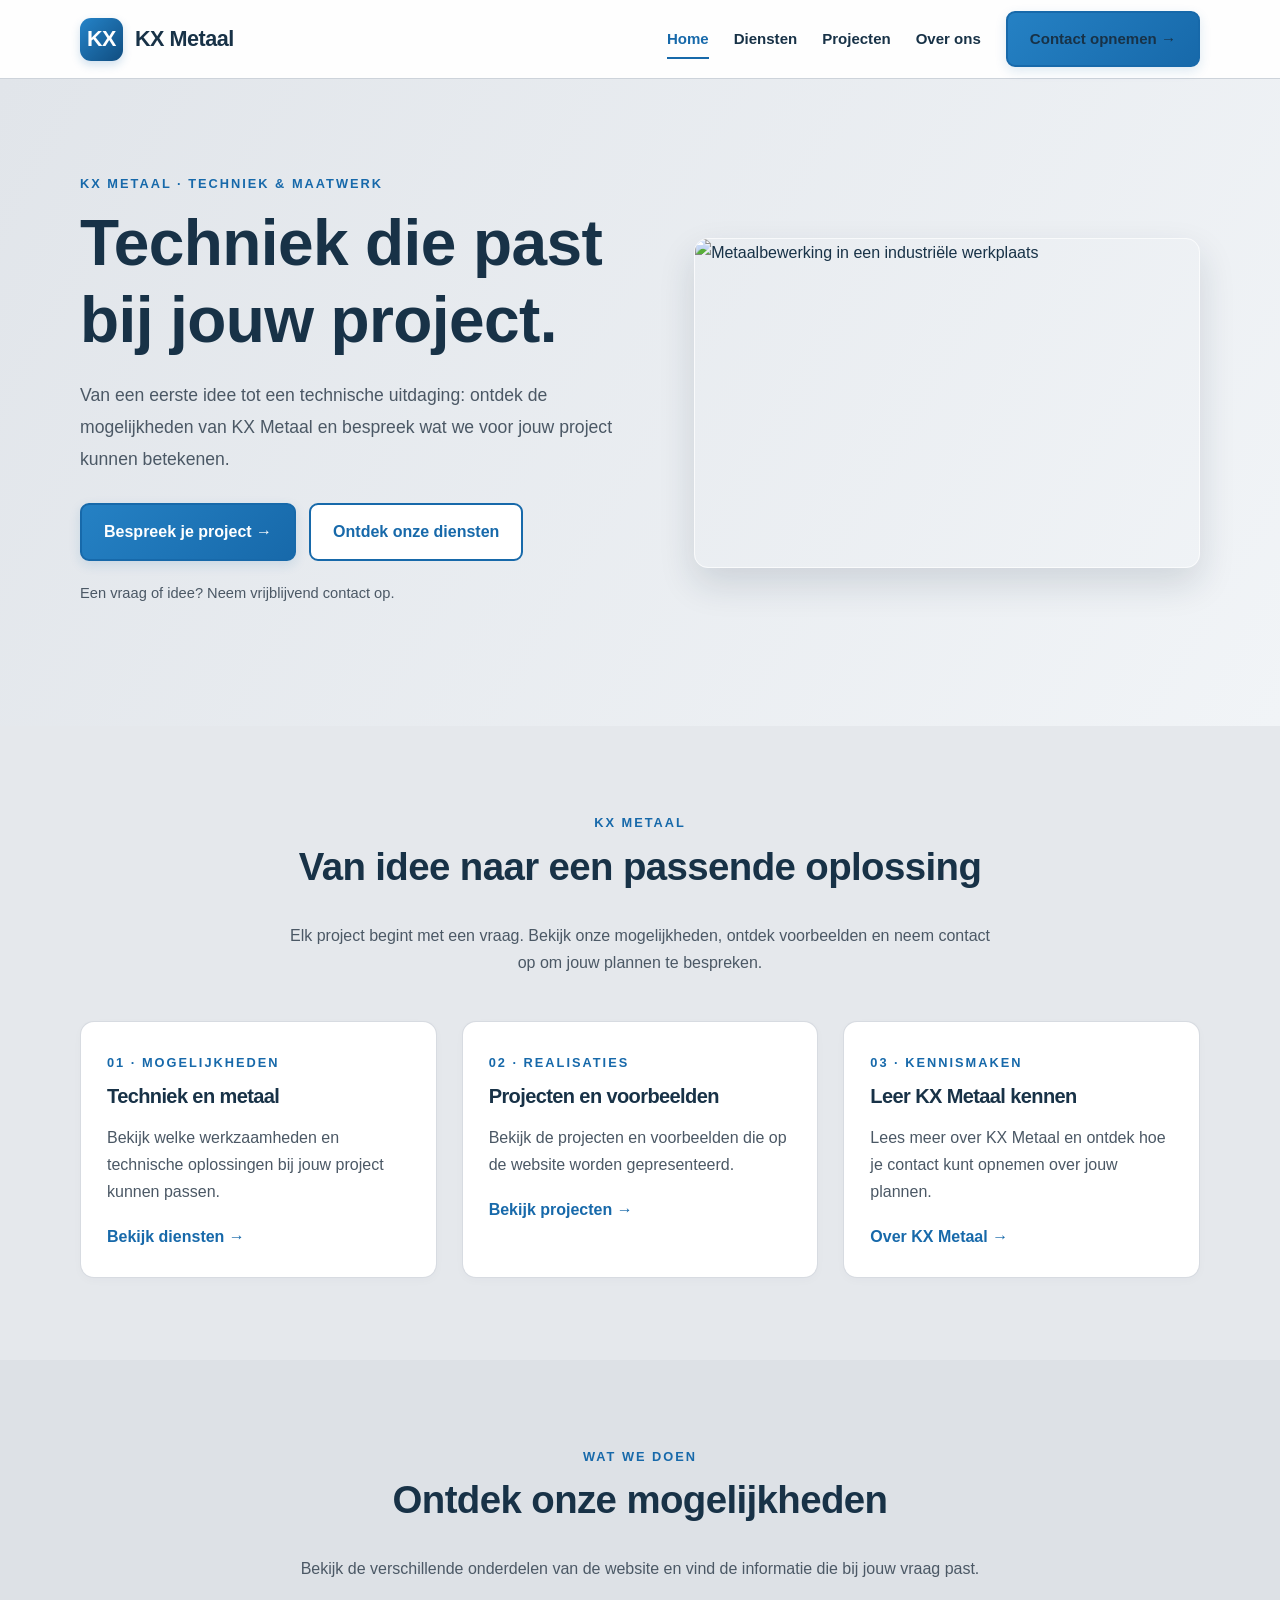
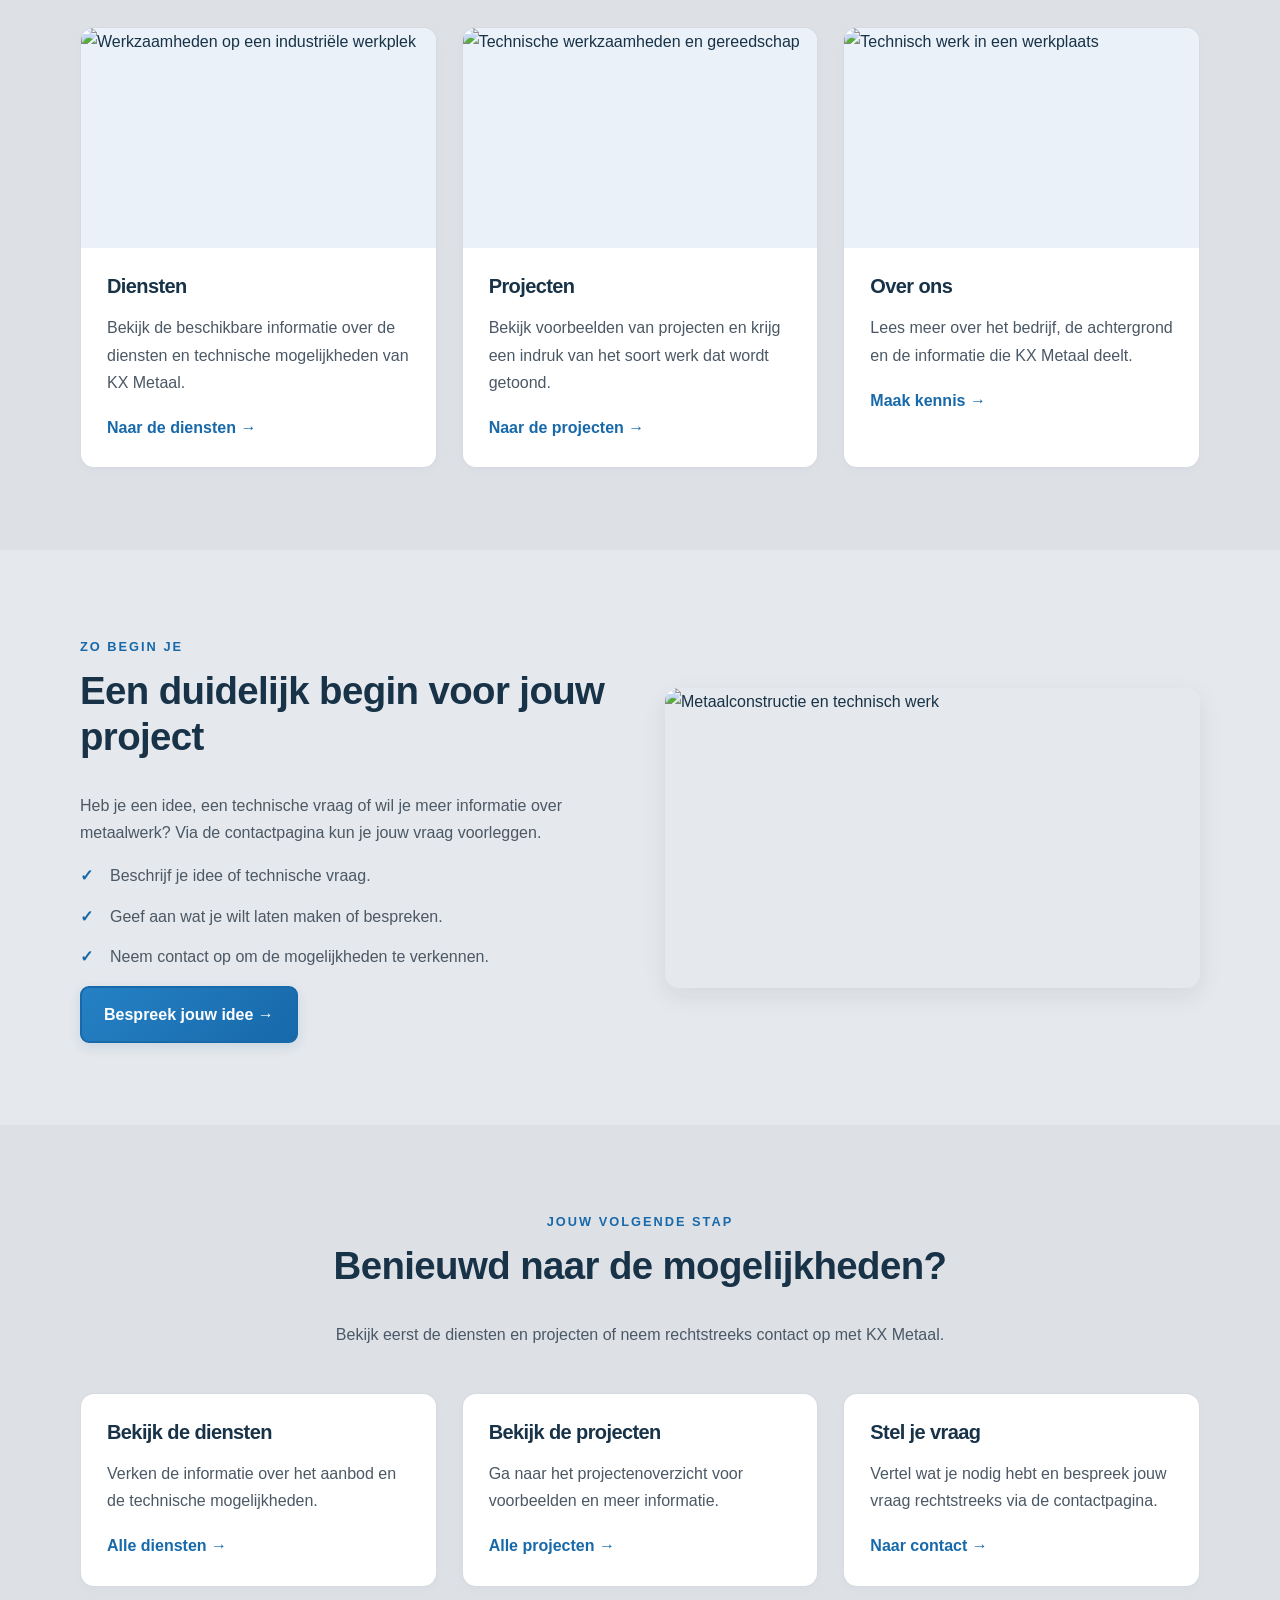
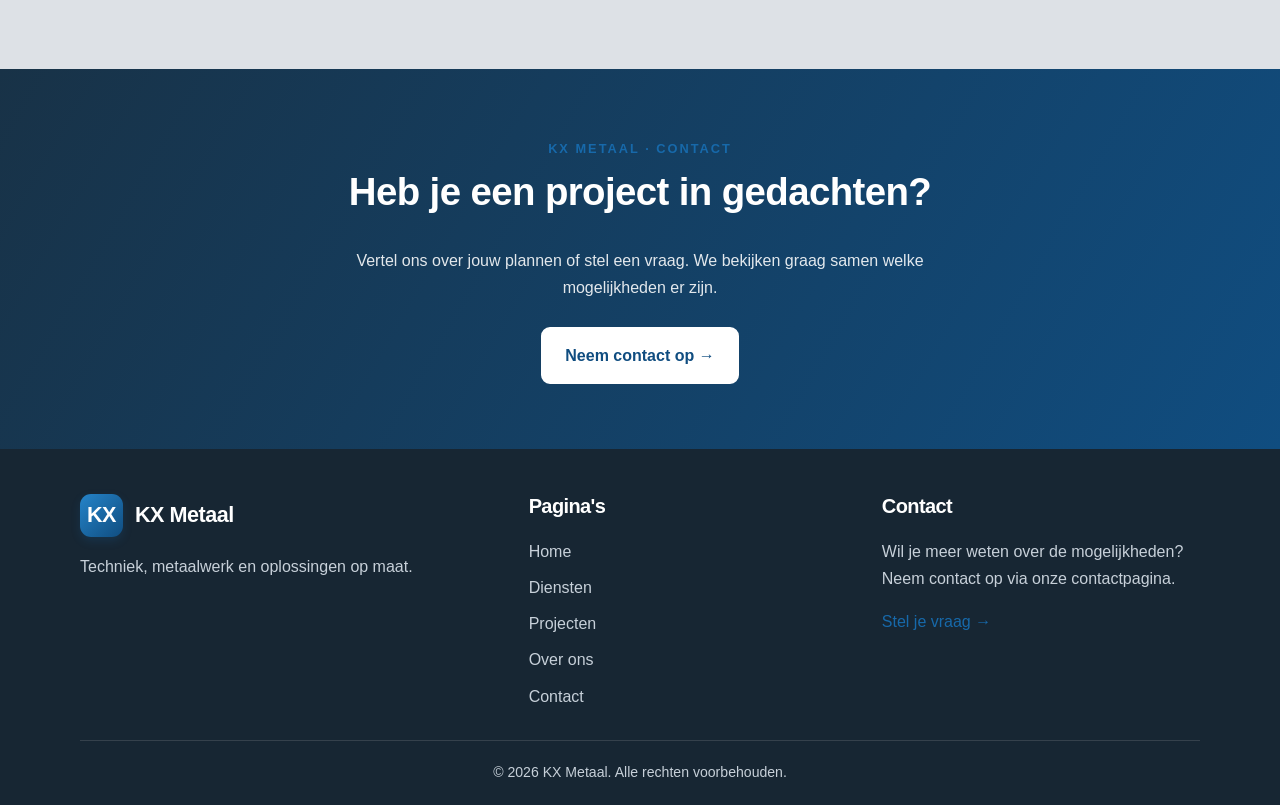
==== commit 1d389636: "Update index.html" ====
--- a/index.html
+++ b/index.html
@@ -5,152 +5,365 @@
   <meta charset="UTF-8">
   <meta name="viewport" content="width=device-width, initial-scale=1">
   <meta name="theme-color" content="#1769aa">
-  <meta name="description" content="KX Metaal: technische oplossingen en metaalwerk op maat. Bekijk onze diensten en projecten of vraag informatie aan.">
+  <meta name="description" content="Ontdek KX Metaal: metaalwerk, technische oplossingen en maatwerk. Bekijk de diensten en projecten of bespreek jouw idee.">
+  <meta property="og:title" content="KX Metaal | Techniek en maatwerk">
+  <meta property="og:description" content="Ontdek de mogelijkheden van KX Metaal en bespreek jouw project.">
+  <meta property="og:type" content="website">
   <title>KX Metaal | Techniek en maatwerk</title>
   <link rel="stylesheet" href="style.css">
   <script src="script.js" defer></script>
 </head>
+
 <body>
 
 <header class="site-header">
   <div class="container navbar">
+
     <a class="logo" href="index.html" aria-label="KX Metaal home">
       <span class="logo-mark">KX</span>
       <span>KX Metaal</span>
     </a>
 
-    <button class="menu-toggle" type="button" aria-label="Menu openen"
-      aria-expanded="false" aria-controls="main-navigation">
+    <button class="menu-toggle"
+      type="button"
+      aria-label="Menu openen"
+      aria-expanded="false"
+      aria-controls="main-navigation">
       ☰ Menu
     </button>
 
     <nav class="nav-links" id="main-navigation" aria-label="Hoofdnavigatie">
-      <a href="index.html">Home</a>
+      <a href="index.html" class="active" aria-current="page">Home</a>
       <a href="diensten.html">Diensten</a>
       <a href="projecten.html">Projecten</a>
       <a href="over-ons.html">Over ons</a>
-      <a class="button" href="contact.html">Contact</a>
+      <a class="button" href="contact.html">Contact opnemen →</a>
     </nav>
+
   </div>
 </header>
 
 <main>
+
+  <!-- HERO -->
   <section class="hero">
     <div class="container hero-grid">
+
       <div>
         <span class="eyebrow">KX METAAL · TECHNIEK & MAATWERK</span>
-        <h1>Metaalwerk met oog voor detail.</h1>
+
+        <h1>Techniek die past bij jouw project.</h1>
+
         <p class="lead">
-          Op zoek naar een oplossing in metaal? Ontdek wat KX Metaal
-          voor jouw project kan betekenen.
-        </p>
+          Van een eerste idee tot een technische uitdaging:
+          ontdek de mogelijkheden van KX Metaal en bespreek
+          wat we voor jouw project kunnen betekenen.
+        </p>
+
         <div class="hero-actions">
-          <a class="button" href="contact.html">Bespreek je project →</a>
-          <a class="button button-outline" href="projecten.html">Bekijk projecten</a>
+          <a class="button" href="contact.html">
+            Bespreek je project →
+          </a>
+
+          <a class="button button-outline" href="diensten.html">
+            Ontdek onze diensten
+          </a>
         </div>
+
+        <p>
+          <small>Een vraag of idee? Neem vrijblijvend contact op.</small>
+        </p>
       </div>
 
       <div>
         <img
           class="hero-image"
           src="https://images.unsplash.com/photo-1504917595217-d4dc5ebe6122?auto=format&fit=crop&w=1100&q=85"
-          alt="Metaalbewerking in een werkplaats"
-          fetchpriority="high">
-      </div>
-    </div>
-  </section>
-
+          alt="Metaalbewerking in een industriële werkplaats"
+          fetchpriority="high"
+          decoding="async">
+      </div>
+
+    </div>
+  </section>
+
+  <!-- KORTE INTRODUCTIE -->
+  <section class="section section-light">
+    <div class="container">
+
+      <div class="section-heading">
+        <span class="eyebrow">KX Metaal</span>
+        <h2>Van idee naar een passende oplossing</h2>
+        <p>
+          Elk project begint met een vraag. Bekijk onze mogelijkheden,
+          ontdek voorbeelden en neem contact op om jouw plannen te bespreken.
+        </p>
+      </div>
+
+      <div class="card-grid">
+
+        <article class="card">
+          <div class="card-content">
+            <span class="eyebrow">01 · Mogelijkheden</span>
+            <h3>Techniek en metaal</h3>
+            <p>
+              Bekijk welke werkzaamheden en technische oplossingen
+              bij jouw project kunnen passen.
+            </p>
+            <a class="card-link" href="diensten.html">
+              Bekijk diensten →
+            </a>
+          </div>
+        </article>
+
+        <article class="card">
+          <div class="card-content">
+            <span class="eyebrow">02 · Realisaties</span>
+            <h3>Projecten en voorbeelden</h3>
+            <p>
+              Bekijk de projecten en voorbeelden die op de website
+              worden gepresenteerd.
+            </p>
+            <a class="card-link" href="projecten.html">
+              Bekijk projecten →
+            </a>
+          </div>
+        </article>
+
+        <article class="card">
+          <div class="card-content">
+            <span class="eyebrow">03 · Kennismaken</span>
+            <h3>Leer KX Metaal kennen</h3>
+            <p>
+              Lees meer over KX Metaal en ontdek hoe je contact
+              kunt opnemen over jouw plannen.
+            </p>
+            <a class="card-link" href="over-ons.html">
+              Over KX Metaal →
+            </a>
+          </div>
+        </article>
+
+      </div>
+    </div>
+  </section>
+
+  <!-- DIENSTEN MET FOTO'S -->
   <section class="section">
     <div class="container">
+
       <div class="section-heading">
         <span class="eyebrow">Wat we doen</span>
-        <h2>Een passende oplossing voor jouw project</h2>
-        <p>
-          Bekijk de mogelijkheden en ontdek welke werkzaamheden
-          aansluiten bij jouw wensen.
+        <h2>Ontdek onze mogelijkheden</h2>
+        <p>
+          Bekijk de verschillende onderdelen van de website
+          en vind de informatie die bij jouw vraag past.
         </p>
       </div>
 
       <div class="card-grid">
-        <article class="card">
-          <img class="card-image"
+
+        <article class="card">
+          <img
+            class="card-image"
             src="https://images.unsplash.com/photo-1504307651254-35680f356dfd?auto=format&fit=crop&w=800&q=80"
-            alt="Technisch werk in een werkplaats" loading="lazy">
-          <div class="card-content">
-            <h3>Onze diensten</h3>
-            <p>Bekijk de werkzaamheden en mogelijkheden van KX Metaal.</p>
-            <a class="card-link" href="diensten.html">Bekijk diensten →</a>
-          </div>
-        </article>
-
-        <article class="card">
-          <img class="card-image"
+            alt="Werkzaamheden op een industriële werkplek"
+            loading="lazy"
+            decoding="async">
+
+          <div class="card-content">
+            <h3>Diensten</h3>
+            <p>
+              Bekijk de beschikbare informatie over de diensten
+              en technische mogelijkheden van KX Metaal.
+            </p>
+            <a class="card-link" href="diensten.html">
+              Naar de diensten →
+            </a>
+          </div>
+        </article>
+
+        <article class="card">
+          <img
+            class="card-image"
             src="https://images.unsplash.com/photo-1581092921461-eab62e97a780?auto=format&fit=crop&w=800&q=80"
-            alt="Technisch project en gereedschap" loading="lazy">
+            alt="Technische werkzaamheden en gereedschap"
+            loading="lazy"
+            decoding="async">
+
           <div class="card-content">
             <h3>Projecten</h3>
-            <p>Ontdek projecten en voorbeelden van metaalwerk.</p>
-            <a class="card-link" href="projecten.html">Bekijk projecten →</a>
-          </div>
-        </article>
-
-        <article class="card">
-          <img class="card-image"
+            <p>
+              Bekijk voorbeelden van projecten en krijg een
+              indruk van het soort werk dat wordt getoond.
+            </p>
+            <a class="card-link" href="projecten.html">
+              Naar de projecten →
+            </a>
+          </div>
+        </article>
+
+        <article class="card">
+          <img
+            class="card-image"
             src="https://images.unsplash.com/photo-1581092160562-40aa08e78837?auto=format&fit=crop&w=800&q=80"
-            alt="Technisch werk aan een project" loading="lazy">
-          <div class="card-content">
-            <h3>Over KX Metaal</h3>
-            <p>Lees meer over het bedrijf en de manier van werken.</p>
-            <a class="card-link" href="over-ons.html">Meer over ons →</a>
-          </div>
-        </article>
-      </div>
-    </div>
-  </section>
-
+            alt="Technisch werk in een werkplaats"
+            loading="lazy"
+            decoding="async">
+
+          <div class="card-content">
+            <h3>Over ons</h3>
+            <p>
+              Lees meer over het bedrijf, de achtergrond
+              en de informatie die KX Metaal deelt.
+            </p>
+            <a class="card-link" href="over-ons.html">
+              Maak kennis →
+            </a>
+          </div>
+        </article>
+
+      </div>
+    </div>
+  </section>
+
+  <!-- WERKWIJZE -->
   <section class="section section-light">
     <div class="container content-grid">
-      <div>
-        <span class="eyebrow">Jouw project begint hier</span>
-        <h2>Op zoek naar metaalwerk op maat?</h2>
-        <p>
-          Vertel ons wat je wilt maken of verbeteren. Neem contact op
-          om je plannen en de mogelijkheden te bespreken.
-        </p>
-        <a class="button" href="contact.html">Neem contact op →</a>
-      </div>
-
-      <img class="content-image"
+
+      <div>
+        <span class="eyebrow">Zo begin je</span>
+        <h2>Een duidelijk begin voor jouw project</h2>
+
+        <p>
+          Heb je een idee, een technische vraag of wil je
+          meer informatie over metaalwerk? Via de contactpagina
+          kun je jouw vraag voorleggen.
+        </p>
+
+        <ul class="check-list">
+          <li>Beschrijf je idee of technische vraag.</li>
+          <li>Geef aan wat je wilt laten maken of bespreken.</li>
+          <li>Neem contact op om de mogelijkheden te verkennen.</li>
+        </ul>
+
+        <a class="button" href="contact.html">
+          Bespreek jouw idee →
+        </a>
+      </div>
+
+      <img
+        class="content-image"
         src="https://images.unsplash.com/photo-1567789884554-0b844b597180?auto=format&fit=crop&w=1000&q=85"
-        alt="Metaalconstructie in een werkplaats" loading="lazy">
-    </div>
-  </section>
-
+        alt="Metaalconstructie en technisch werk"
+        loading="lazy"
+        decoding="async">
+
+    </div>
+  </section>
+
+  <!-- PROJECT CTA -->
+  <section class="section">
+    <div class="container">
+
+      <div class="section-heading">
+        <span class="eyebrow">Jouw volgende stap</span>
+        <h2>Benieuwd naar de mogelijkheden?</h2>
+        <p>
+          Bekijk eerst de diensten en projecten of neem
+          rechtstreeks contact op met KX Metaal.
+        </p>
+      </div>
+
+      <div class="card-grid">
+
+        <article class="card">
+          <div class="card-content">
+            <h3>Bekijk de diensten</h3>
+            <p>
+              Verken de informatie over het aanbod en de
+              technische mogelijkheden.
+            </p>
+            <a class="card-link" href="diensten.html">
+              Alle diensten →
+            </a>
+          </div>
+        </article>
+
+        <article class="card">
+          <div class="card-content">
+            <h3>Bekijk de projecten</h3>
+            <p>
+              Ga naar het projectenoverzicht voor voorbeelden
+              en meer informatie.
+            </p>
+            <a class="card-link" href="projecten.html">
+              Alle projecten →
+            </a>
+          </div>
+        </article>
+
+        <article class="card">
+          <div class="card-content">
+            <h3>Stel je vraag</h3>
+            <p>
+              Vertel wat je nodig hebt en bespreek jouw
+              vraag rechtstreeks via de contactpagina.
+            </p>
+            <a class="card-link" href="contact.html">
+              Naar contact →
+            </a>
+          </div>
+        </article>
+
+      </div>
+    </div>
+  </section>
+
+  <!-- CONTACT -->
   <section class="cta">
     <div class="container">
+
+      <span class="eyebrow">KX METAAL · CONTACT</span>
+
       <h2>Heb je een project in gedachten?</h2>
+
       <p>
-        Neem contact op met KX Metaal om je vraag of idee te bespreken.
+        Vertel ons over jouw plannen of stel een vraag.
+        We bekijken graag samen welke mogelijkheden er zijn.
       </p>
-      <a class="button" href="contact.html">Contact opnemen →</a>
-    </div>
-  </section>
+
+      <a class="button" href="contact.html">
+        Neem contact op →
+      </a>
+
+    </div>
+  </section>
+
 </main>
 
+<!-- FOOTER -->
 <footer class="site-footer">
   <div class="container">
+
     <div class="footer-grid">
-      <div>
-        <a class="logo" href="index.html">
+
+      <div>
+        <a class="logo" href="index.html" aria-label="KX Metaal home">
           <span class="logo-mark">KX</span>
           <span>KX Metaal</span>
         </a>
-        <p>Techniek, metaalwerk en oplossingen op maat.</p>
+
+        <p>
+          Techniek, metaalwerk en oplossingen op maat.
+        </p>
       </div>
 
       <div>
         <h3>Pagina's</h3>
+
         <div class="footer-links">
+          <a href="index.html">Home</a>
           <a href="diensten.html">Diensten</a>
           <a href="projecten.html">Projecten</a>
           <a href="over-ons.html">Over ons</a>
@@ -160,14 +373,24 @@
 
       <div>
         <h3>Contact</h3>
-        <p>Wil je meer weten over de mogelijkheden?</p>
-        <a href="contact.html">Stel je vraag →</a>
-      </div>
+
+        <p>
+          Wil je meer weten over de mogelijkheden?
+          Neem contact op via onze contactpagina.
+        </p>
+
+        <a href="contact.html">
+          Stel je vraag →
+        </a>
+      </div>
+
     </div>
 
     <div class="footer-bottom">
-      © <span data-year>2026</span> KX Metaal. Alle rechten voorbehouden.
-    </div>
+      © <span data-year>2026</span> KX Metaal.
+      Alle rechten voorbehouden.
+    </div>
+
   </div>
 </footer>
 
--- a/style.css
+++ b/style.css
@@ -1,20 +1,28 @@
 
 /* ========================================
-   KX METAAL — STIJL VOOR ALLE PAGINA'S
-   Kleuren: blauw, wit en donkergrijs
+   KX METAAL — MODERNE PROFESSIONELE STIJL
+   Kleuren: grijs, wit en technisch blauw
 ======================================== */
 
 :root {
   --blue: #1769aa;
   --blue-dark: #104d80;
-  --blue-light: #eaf4fc;
-  --dark: #202a35;
-  --text: #4b5563;
+  --blue-light: #eaf1f8;
+
+  --dark: #183247;
+  --text: #4b5865;
   --white: #ffffff;
-  --light: #f5f7fa;
-  --border: #e1e6ec;
+
+  /* Grijze achtergronden */
+  --light: #e5e8ec;
+  --background: #dde1e6;
+  --border: #cdd3da;
+
   --radius: 14px;
-  --shadow: 0 10px 30px rgba(24, 45, 65, 0.08);
+  --shadow: 0 8px 24px rgba(24, 45, 65, 0.08);
+  --shadow-hover: 0 16px 36px rgba(24, 45, 65, 0.14);
+
+  --transition: 0.25s ease;
 }
 
 * {
@@ -23,14 +31,16 @@
 
 html {
   scroll-behavior: smooth;
+  scroll-padding-top: 95px;
 }
 
 body {
   margin: 0;
   font-family: Arial, Helvetica, sans-serif;
-  background: var(--white);
+  background: var(--background);
   color: var(--dark);
   line-height: 1.7;
+  -webkit-font-smoothing: antialiased;
 }
 
 img {
@@ -42,6 +52,7 @@
 a {
   color: var(--blue);
   text-decoration: none;
+  transition: color var(--transition);
 }
 
 a:hover {
@@ -65,15 +76,18 @@
   margin-inline: auto;
 }
 
-/* HEADER EN NAVIGATIE */
+/* ========================================
+   HEADER EN NAVIGATIE
+======================================== */
 
 .site-header {
   position: sticky;
   top: 0;
   z-index: 100;
-  background: rgba(255, 255, 255, 0.97);
+  background: rgba(255, 255, 255, 0.96);
   border-bottom: 1px solid var(--border);
-  backdrop-filter: blur(12px);
+  backdrop-filter: blur(14px);
+  -webkit-backdrop-filter: blur(14px);
 }
 
 .navbar {
@@ -103,10 +117,11 @@
   place-items: center;
   width: 43px;
   height: 43px;
-  color: var(--white);
-  background: var(--blue);
-  border-radius: 10px;
-  font-weight: 900;
+  flex-shrink: 0;
+  color: var(--white);
+  background: linear-gradient(135deg, #2584c9, #104d80);
+  border-radius: 11px;
+  box-shadow: 0 4px 10px rgba(23, 105, 170, 0.2);
 }
 
 .nav-links {
@@ -116,15 +131,34 @@
 }
 
 .nav-links a {
+  position: relative;
   color: var(--dark);
   font-size: 0.94rem;
   font-weight: 600;
-  transition: color 0.2s ease;
+  transition: color var(--transition);
+}
+
+.nav-links a::after {
+  content: "";
+  position: absolute;
+  left: 0;
+  right: 0;
+  bottom: -7px;
+  height: 2px;
+  background: var(--blue);
+  transform: scaleX(0);
+  transform-origin: left;
+  transition: transform var(--transition);
 }
 
 .nav-links a:hover,
 .nav-links a.active {
   color: var(--blue);
+}
+
+.nav-links a:hover::after,
+.nav-links a.active::after {
+  transform: scaleX(1);
 }
 
 .menu-toggle {
@@ -136,7 +170,9 @@
   color: var(--dark);
 }
 
-/* KNOPPEN */
+/* ========================================
+   KNOPPEN
+======================================== */
 
 .button {
   display: inline-flex;
@@ -145,11 +181,15 @@
   gap: 9px;
   padding: 13px 22px;
   border: 2px solid var(--blue);
-  border-radius: 8px;
-  background: var(--blue);
+  border-radius: 9px;
+  background: linear-gradient(135deg, #2581c4, #1769aa);
   color: var(--white);
   font-weight: 700;
-  transition: transform 0.2s ease, background 0.2s ease;
+  box-shadow: 0 4px 12px rgba(23, 105, 170, 0.14);
+  transition:
+    transform var(--transition),
+    background var(--transition),
+    box-shadow var(--transition);
 }
 
 .button:hover {
@@ -157,25 +197,34 @@
   border-color: var(--blue-dark);
   color: var(--white);
   transform: translateY(-2px);
+  box-shadow: 0 8px 18px rgba(23, 105, 170, 0.2);
+}
+
+.button:active {
+  transform: translateY(0);
 }
 
 .button-outline {
-  background: transparent;
+  background: var(--white);
   color: var(--blue);
+  box-shadow: none;
 }
 
 .button-outline:hover {
-  color: var(--white);
-}
-
-/* ALGEMENE PAGINA-ONDERDELEN */
+  background: var(--blue);
+  color: var(--white);
+}
+
+/* ========================================
+   ALGEMENE PAGINA-ONDERDELEN
+======================================== */
 
 .section {
-  padding: 80px 0;
+  padding: 82px 0;
 }
 
 .section-light {
-  background: var(--light);
+  background: #e5e8ec;
 }
 
 .section-blue {
@@ -184,7 +233,7 @@
 
 .section-heading {
   max-width: 720px;
-  margin: 0 auto 42px;
+  margin: 0 auto 45px;
   text-align: center;
 }
 
@@ -228,8 +277,8 @@
 }
 
 .page-hero {
-  padding: 75px 0;
-  background: var(--blue-light);
+  padding: 80px 0;
+  background: linear-gradient(135deg, #e9edf2, #f5f7fa);
   border-bottom: 1px solid var(--border);
 }
 
@@ -243,11 +292,14 @@
   font-size: clamp(2.3rem, 5vw, 3.5rem);
 }
 
-/* HOMEPAGINA */
+/* ========================================
+   HOMEPAGINA
+======================================== */
 
 .hero {
-  padding: 85px 0;
-  background: linear-gradient(120deg, #f4f8fc, #ffffff);
+  padding: 90px 0;
+  background: linear-gradient(120deg, #e1e5ea, #f1f4f7);
+  overflow: hidden;
 }
 
 .hero-grid {
@@ -259,6 +311,7 @@
 
 .hero h1 {
   margin-bottom: 22px;
+  animation: fade-in-up 0.65s ease both;
 }
 
 .hero p {
@@ -278,10 +331,18 @@
   min-height: 330px;
   object-fit: cover;
   border-radius: var(--radius);
-  box-shadow: var(--shadow);
-}
-
-/* KAARTEN */
+  border: 1px solid rgba(255, 255, 255, 0.7);
+  box-shadow: var(--shadow-hover);
+  transition: transform 0.45s ease;
+}
+
+.hero-image:hover {
+  transform: scale(1.015);
+}
+
+/* ========================================
+   KAARTEN EN DIENSTEN
+======================================== */
 
 .card-grid {
   display: grid;
@@ -292,14 +353,19 @@
 .card {
   overflow: hidden;
   background: var(--white);
-  border: 1px solid var(--border);
+  border: 1px solid rgba(205, 211, 218, 0.8);
   border-radius: var(--radius);
-  transition: transform 0.25s ease, box-shadow 0.25s ease;
+  box-shadow: 0 3px 10px rgba(24, 45, 65, 0.025);
+  transition:
+    transform var(--transition),
+    box-shadow var(--transition),
+    border-color var(--transition);
 }
 
 .card:hover {
-  transform: translateY(-5px);
-  box-shadow: var(--shadow);
+  transform: translateY(-6px);
+  box-shadow: var(--shadow-hover);
+  border-color: #b7cfe3;
 }
 
 .card-image {
@@ -307,10 +373,15 @@
   height: 220px;
   object-fit: cover;
   background: var(--blue-light);
+  transition: transform 0.4s ease;
+}
+
+.card:hover .card-image {
+  transform: scale(1.025);
 }
 
 .card-content {
-  padding: 25px;
+  padding: 26px;
 }
 
 .card-content h3 {
@@ -322,10 +393,20 @@
 }
 
 .card-link {
+  display: inline-flex;
+  align-items: center;
+  gap: 6px;
   font-weight: 700;
 }
 
-/* PROJECTEN */
+.card-link:hover {
+  text-decoration: underline;
+  text-underline-offset: 4px;
+}
+
+/* ========================================
+   PROJECTEN
+======================================== */
 
 .project-grid {
   display: grid;
@@ -339,9 +420,17 @@
   object-fit: cover;
   border-radius: var(--radius);
   background: var(--light);
-}
-
-/* OVER ONS */
+  box-shadow: var(--shadow);
+  transition: transform var(--transition);
+}
+
+.project-image:hover {
+  transform: translateY(-3px);
+}
+
+/* ========================================
+   OVER ONS
+======================================== */
 
 .content-grid {
   display: grid;
@@ -355,6 +444,7 @@
   min-height: 300px;
   object-fit: cover;
   border-radius: var(--radius);
+  box-shadow: var(--shadow);
 }
 
 .check-list {
@@ -377,7 +467,9 @@
   font-weight: 800;
 }
 
-/* CONTACT EN FORMULIER */
+/* ========================================
+   CONTACT EN FORMULIER
+======================================== */
 
 .contact-grid {
   display: grid;
@@ -402,6 +494,7 @@
 .contact-item strong {
   display: block;
   margin-bottom: 4px;
+  color: var(--dark);
 }
 
 .form-group {
@@ -420,16 +513,22 @@
   width: 100%;
   padding: 13px 14px;
   color: var(--dark);
-  background: var(--white);
+  background: #fafbfd;
   border: 1px solid #cbd5df;
   border-radius: 8px;
+  transition:
+    border-color var(--transition),
+    box-shadow var(--transition),
+    background var(--transition);
 }
 
 .form-group input:focus,
 .form-group textarea:focus,
 .form-group select:focus {
-  outline: 3px solid rgba(23, 105, 170, 0.15);
+  outline: none;
+  background: var(--white);
   border-color: var(--blue);
+  box-shadow: 0 0 0 4px rgba(23, 105, 170, 0.12);
 }
 
 .form-group textarea {
@@ -437,12 +536,14 @@
   resize: vertical;
 }
 
-/* CTA */
+/* ========================================
+   CTA — OPVALLENDE CONTACTSECTIE
+======================================== */
 
 .cta {
-  padding: 60px 0;
-  color: var(--white);
-  background: var(--dark);
+  padding: 65px 0;
+  color: var(--white);
+  background: linear-gradient(120deg, #183247, #104d80);
   text-align: center;
 }
 
@@ -454,15 +555,29 @@
 .cta p {
   max-width: 650px;
   margin: 0 auto 25px;
-  opacity: 0.85;
-}
-
-/* FOOTER */
+  opacity: 0.88;
+}
+
+.cta .button {
+  background: var(--white);
+  border-color: var(--white);
+  color: var(--blue-dark);
+  box-shadow: none;
+}
+
+.cta .button:hover {
+  background: #eaf1f8;
+  border-color: #eaf1f8;
+}
+
+/* ========================================
+   FOOTER
+======================================== */
 
 .site-footer {
   padding: 45px 0 20px;
   color: var(--white);
-  background: #17212b;
+  background: #172633;
 }
 
 .footer-grid {
@@ -488,6 +603,7 @@
 
 .footer-links a {
   color: #c7d0d9;
+  transition: color var(--transition);
 }
 
 .footer-links a:hover {
@@ -502,7 +618,25 @@
   text-align: center;
 }
 
-/* RESPONSIVE: TABLETS EN MOBIELE TELEFOONS */
+/* ========================================
+   ANIMATIES
+======================================== */
+
+@keyframes fade-in-up {
+  from {
+    opacity: 0;
+    transform: translateY(15px);
+  }
+
+  to {
+    opacity: 1;
+    transform: translateY(0);
+  }
+}
+
+/* ========================================
+   TABLETS EN MOBIELE TELEFOONS
+======================================== */
 
 @media (max-width: 850px) {
   .navbar {
@@ -536,6 +670,10 @@
     padding: 12px 0;
   }
 
+  .nav-links a::after {
+    display: none;
+  }
+
   .hero-grid,
   .content-grid,
   .contact-grid {
@@ -588,9 +726,19 @@
   .page-hero {
     padding: 55px 0;
   }
-}
-
-/* TOEGANKELIJKHEID */
+
+  .hero h1 {
+    font-size: clamp(2.2rem, 10vw, 3rem);
+  }
+
+  .card-image {
+    height: 210px;
+  }
+}
+
+/* ========================================
+   TOEGANKELIJKHEID
+======================================== */
 
 :focus-visible {
   outline: 3px solid #f0ad4e;
@@ -602,7 +750,8 @@
   *::before,
   *::after {
     scroll-behavior: auto !important;
+    animation-duration: 0.01ms !important;
+    animation-iteration-count: 1 !important;
     transition-duration: 0.01ms !important;
-    animation-duration: 0.01ms !important;
-  }
-}
+  }
+}
